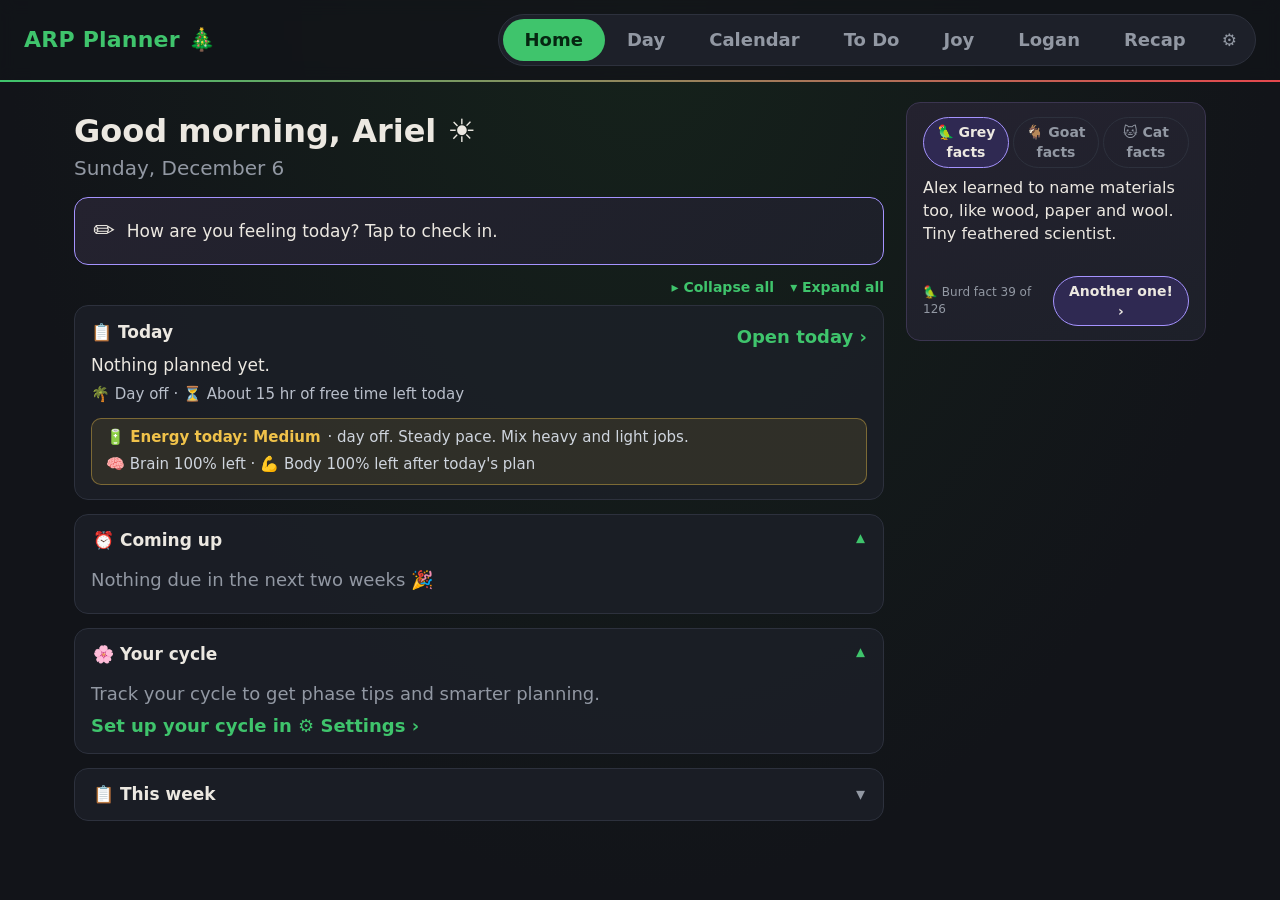
==== index.html @ 16d0085c "Publish 20261022-090311 Co-Authored-By: Claude Opus 5.5 <noreply@anthropic.com>" ====
<!doctype html>
<html lang="en">
<head>
  <meta charset="utf-8">
  <meta name="viewport" content="width=device-width, initial-scale=1">
  <title>ARP Planner</title>
  <link rel="icon" href="icon.png">
  <link rel="manifest" href="manifest.webmanifest">
  <link rel="apple-touch-icon" href="icon.png">
  <meta name="theme-color" content="#121419">
  <link rel="stylesheet" href="style.css">
  <link rel="stylesheet" href="themes.css">
  <script src="themes.js"></script>
</head>
<body>
  <header class="topbar">
    <h1 class="brand">ARP Planner</h1>
    <nav class="tabs" role="tablist">
      <button id="tab-home" class="tab active" role="tab">Home</button>
      <button id="tab-day" class="tab" role="tab">Day</button>
      <button id="tab-month" class="tab" role="tab">Calendar</button>
      <button id="tab-todo" class="tab" role="tab">To Do</button>
      <button id="tab-joy" class="tab" role="tab" title="Rejuvenation: hobbies and fun">Joy</button>
      <button id="tab-logan" class="tab" role="tab" title="What Logan's up to">Logan</button>
      <button id="tab-recap" class="tab" role="tab">Recap</button>
      <button id="tab-settings" class="tab tab-icon" role="tab" title="Settings: cycle and fitness setup">⚙️</button>
    </nav>
  </header>

  <main>
    <!-- HOME (main menu) -->
    <section id="home-view">
     <div class="day-layout">
      <div class="day-main">
        <div class="hello">
          <div id="home-greeting" class="hello-title"></div>
          <div id="home-date" class="date"></div>
        </div>

        <div id="home-coatrack" class="home-coatrack" hidden></div>
        <button id="home-checkin" class="home-checkin"></button>
        <div class="collapse-all" data-for="home-view"></div>

        <div class="home-card">
          <div class="home-card-head">
            <h3>📋 Today</h3>
            <button id="home-open-day" class="link-btn">Open today ›</button>
          </div>
          <p id="home-summary" class="home-summary"></p>
          <div id="home-next" class="home-next"></div>
          <div id="home-energy" class="energy-line"></div>
        </div>

        <div class="home-card" id="home-together" hidden>
          <h3>💙 Free time together</h3>
          <p class="hint-small">When you're both awake and free this week (your time first, Logan's below).</p>
          <div id="home-together-list"></div>
        </div>

        <button id="recap-nudge" class="recap-nudge" hidden></button>

        <div class="home-card" id="home-deadlines-card">
          <h3>⏰ Coming up</h3>
          <div id="home-deadlines"></div>
        </div>

        <div class="home-card" id="home-cycle-card">
          <h3>🌸 Your cycle</h3>
          <div id="home-cycle"></div>
        </div>

        <div class="home-card">
          <h3>📋 This week</h3>
          <div id="week-plan" class="week-plan"></div>
        </div>
      </div>

      <aside class="day-side">
        <div class="side-card fun-card" id="fun-card">
          <div class="fun-tabs">
            <button id="fun-tab-bird" class="fun-tab active">🦜 Grey facts</button>
            <button id="fun-tab-goat" class="fun-tab">🐐 Goat facts</button>
            <button id="fun-tab-cat" class="fun-tab">🐱 Cat facts</button>
          </div>
          <div id="fun-fact" class="fun-fact"></div>
          <div class="fun-foot">
            <span id="fun-count" class="fun-count"></span>
            <button id="fun-next" class="fun-next">Another one! ›</button>
          </div>
        </div>
      </aside>
     </div>
    </section>

    <!-- DAY VIEW: just the day's events and tasks -->
    <section id="day-view" hidden>
     <div class="day-layout with-chaos">
      <!-- Chaos meter: a flask that bubbles harder (and finally explodes) as free time runs out -->
      <aside class="chaos-side">
       <div class="meter chaos-meter" title="How much of your free time the day uses up">
        <div class="chaos-title">🌪️ Chaos</div>
        <div id="chaos-flask" class="flask" data-stage="0">
          <div class="flask-steam"><span>💨</span><span>💨</span></div>
          <div class="flask-cap"></div>
          <div class="flask-glass">
            <div id="chaos-liquid" class="flask-liquid"><div id="chaos-bubbles" class="bubbles"></div></div>
            <!-- Shadow smoke in the empty part when some tasks have no time: the day may be bigger than it looks -->
            <div id="chaos-shadow" class="flask-shadow" hidden></div>
            <div class="flask-ticks"></div>
            <svg class="cracks" viewBox="0 0 60 270" preserveAspectRatio="none" aria-hidden="true">
              <path class="crack c1" d="M8 40 L18 62 L12 80 L22 104" />
              <path class="crack c2" d="M52 120 L42 138 L48 150 L38 172 L44 190" />
              <path class="crack c3" d="M14 190 L26 206 L18 222 L30 240" />
              <path class="crack c3" d="M46 60 L38 76 L44 88" />
            </svg>
          </div>
          <div class="flask-boom"><span class="boom-word">💥</span>
            <i></i><i></i><i></i><i></i><i></i><i></i><i></i><i></i>
          </div>
          <div class="dizzy-stars" aria-hidden="true"><span>⭐</span><span>💫</span><span>✨</span></div>
        </div>
        <div id="chaos-emoji" class="chaos-emoji"></div>
        <div id="chaos-value" class="chaos-value"></div>
        <div id="chaos-fx-note" class="chaos-fx-note" hidden></div>
        <div id="chaos-status" class="chaos-status" hidden></div>
        <div id="chaos-note" class="chaos-note" hidden></div>
        <div id="chaos-joy-note" class="chaos-joy-note" hidden></div>
        <button id="chaos-shadow-note" class="chaos-shadow-note" hidden></button>
       </div>
       <!-- ✨ Done: fills with light as the day's tasks get ticked off -->
       <div class="meter done-meter" title="Order: how much of the day you've done">
        <div class="chaos-title">✨ Order</div>
        <div id="done-flask" class="flask done-flask" data-zen="0">
          <div class="done-rays"></div>
          <div class="done-halo"></div>
          <div class="flask-cap done-cap"></div>
          <div class="flask-glass done-glass">
            <div id="done-liquid" class="flask-liquid done-liquid"><div id="done-sparkles" class="done-sparkles"></div></div>
            <div class="flask-ticks"></div>
          </div>
          <div class="done-feathers"></div>
        </div>
        <div id="done-emoji" class="chaos-emoji"></div>
        <div id="done-value" class="chaos-value"></div>
       </div>
      </aside>

      <div class="day-main">
      <div class="nav-row">
        <button id="prev-day" class="nav-btn">&#8249; Previous day</button>
        <button id="today-btn" class="nav-btn today">Today</button>
        <button id="next-day" class="nav-btn">Next day &#8250;</button>
        <button class="nav-btn print-btn" data-print title="Print this day, or save it as a PDF">🖨️ Print / PDF</button>
      </div>
      <div id="day-banner" class="day-banner" data-when="today"></div>
      <div id="day-collapse" class="collapse-all" data-for="day-view"></div>

      <div class="day-heading">
        <div>
          <div id="day-weekday" class="weekday"></div>
          <div id="day-date" class="date"></div>
        </div>
        <div class="heading-right">
          <span id="day-badge" class="badge"></span>
          <button id="focus-btn" class="focus-btn" title="One thing at a time">🎯 Focus</button>
          <button id="checkin-btn" class="pencil-btn" title="How are you feeling?">✏️</button>
        </div>
      </div>

      <div class="list-head">
        <span id="day-progress" class="progress"></span>
        <button type="button" id="energy-pill" class="energy-pill pill-link" title="Energy settings (Brain &amp; body)"></button>
        <button type="button" id="work-pill" class="work-pill pill-link" title="Work schedule settings"></button>
        <span class="spacer"></span>
        <div class="sort-toggle" role="group" aria-label="Sort tasks">
          <button id="sort-plan" class="sort-btn active">By importance</button>
          <button id="sort-time" class="sort-btn">By time</button>
        </div>
      </div>

      <!-- Free time: a live countdown for today -->
      <div id="free-timer" class="free-timer">
        <div class="ft-top">
          <span id="ft-label" class="ft-label"></span>
          <span id="ft-time" class="ft-time"></span>
        </div>
        <div class="ft-bar"><span id="ft-fill" class="ft-fill"></span></div>
        <div id="ft-sub" class="ft-sub"></div>
      </div>
      <!-- 🧠 Brain and 💪 Body batteries -->
      <div id="batteries" class="batteries"></div>
      <div id="overload" class="overload" hidden></div>
      <!-- 🤖 The Claude helper (Settings → AI integration; off by default) -->
      <div id="ai-card" class="ai-card" hidden></div>

      <ul id="task-list" class="task-list"></ul>
      <p id="empty-day" class="empty">Nothing planned for this day yet.</p>

      <button id="add-task" class="add-btn">+ Add a task</button>

      <!-- Everything below is ideas and suggestions, not her tasks -->
      <div id="tips-divider" class="tips-divider" hidden><span>💡 Ideas &amp; suggestions</span></div>

      <!-- To-dos with no day yet (and overdue ones): things she could fit in -->
      <div id="fitin-card" class="fitin-card" hidden>
        <div class="fitin-head">
          <h3>✔️ Could fit in</h3>
          <span id="fitin-free" class="fitin-free"></span>
        </div>
        <ul id="fitin-list" class="fitin-list"></ul>
        <button id="fitin-more" class="link-btn" hidden></button>
      </div>

      <!-- Suggestions the planner adds (recovery, cycle care, warnings) -->
      <div id="suggest-card" class="suggest-card" hidden>
        <h3>💡 Suggested for you</h3>
        <div id="suggest-list"></div>
      </div>
      </div>

      <aside class="day-side">
        <div class="side-card" id="activity-card">
          <h3>🏃 Physical activity ideas</h3>
          <div id="activity-ideas"></div>
        </div>
      </aside>
     </div>
    </section>

    <!-- MONTH VIEW -->
    <section id="month-view" hidden>
      <div class="nav-row">
        <button id="prev-month" class="nav-btn">&#8249;</button>
        <h2 id="month-title" class="month-title"></h2>
        <button id="next-month" class="nav-btn">&#8250;</button>
        <button id="this-month" class="nav-btn today">This month</button>
        <div id="cal-modes" class="sort-toggle cal-modes" role="group" aria-label="Calendar view">
          <button class="sort-btn" data-cal="month">🗓️ Month</button>
          <button class="sort-btn" data-cal="week">📅 Week</button>
          <button class="sort-btn" data-cal="work">💼 Work week</button>
        </div>
        <button id="work-toggle" class="nav-btn work-toggle" title="Color workdays blue and days off green">💼 Work days</button>
        <button class="nav-btn print-btn" data-print title="Print this month, or save it as a PDF">🖨️ Print / PDF</button>
      </div>
      <div id="month-filters" class="month-filters" role="group" aria-label="Show in the calendar"></div>
      <p class="hint">Click a day to see it and plan it.</p>
      <div class="month-grid" id="month-grid"></div>
      <div id="week-board" class="week-board" hidden></div>
      <!-- What the colours and icons mean: tucked behind a button -->
      <button id="legend-btn" class="legend-btn" aria-expanded="false" aria-controls="legend-box">🗺️ Legend <span class="section-chevron">▾</span></button>
      <div id="legend-box" class="legend-box" hidden>
        <div id="phase-legend" class="phase-legend" hidden></div>
        <div id="fit-legend" class="fit-legend" hidden></div>
        <div class="fit-legend">🎉 Tinted days are holidays · ❗ Something is due that day · 🛑 No free time left that day · ✔️ From Microsoft To Do</div>
        <div id="work-legend" class="fit-legend" hidden><span class="lg-work">■</span> Workday · <span class="lg-off">■</span> Day off</div>
      </div>
    </section>

    <!-- TO DO: her Microsoft To Do lists -->
    <section id="todo-view" hidden>
      <div class="todo-top">
        <h2 class="view-title">✔️ To Do</h2>
        <span class="spacer"></span>
        <span id="todo-synced" class="hint-small"></span>
        <button id="todo-sync" class="nav-btn">🔄 Sync now</button>
      </div>
      <div id="todo-body"></div>
    </section>

    <!-- SETTINGS: one-time setup for cycle + fitness -->
    <section id="settings-view" hidden>
      <h2 class="view-title">⚙️ Settings</h2>
      <p class="hint">Set these up once. The planner uses them every day to plan around your energy.</p>
      <div class="collapse-all" data-for="settings-view"></div>

      <div class="fit-card">
        <h3>🎨 Appearance</h3>
        <div id="appearance-settings"></div>
      </div>

      <div class="fit-card">
        <h3>🕒 Time zone &amp; clock</h3>
        <div id="tz-settings"></div>
      </div>

      <div class="fit-card">
        <h3>📆 Google Calendar</h3>
        <div id="google-settings"></div>
      </div>

      <div class="fit-card">
        <h3>✔️ Microsoft To Do</h3>
        <div id="microsoft-settings"></div>
      </div>

      <div class="fit-card">
        <h3>⌚ Google Health <span class="beta-tag">test</span></h3>
        <div id="health-settings"></div>
      </div>

      <div class="fit-card">
        <h3>📱 Her phone</h3>
        <div id="phone-settings"></div>
      </div>

      <div class="fit-card">
        <h3>💼 Work schedule</h3>
        <p class="hint-small">Your days on and off, and your hours. The planner uses them to see how much free time you really have and to spread out heavy jobs.</p>
        <div id="work-hours" class="work-hours"></div>
      </div>

      <div class="fit-card">
        <h3>😴 Sleep schedule</h3>
        <p class="hint-small">When you plan to go to bed and get up each day. Your free time is counted between these, and short nights lower your energy forecast.</p>
        <div id="sleep-hours" class="work-hours"></div>
      </div>

      <div class="fit-card">
        <h3>🧼 Care Time</h3>
        <p class="hint-small">The everyday things that take time: making and eating dinner, showering, getting ready for work... Add them once with how long they take, and they come out of your free time each day.</p>
        <div id="care-settings"></div>
      </div>

      <div class="fit-card">
        <h3>🔋 Brain &amp; body</h3>
        <div id="brain-settings"></div>
      </div>

      <div class="fit-card">
        <h3>🤖 AI integration</h3>
        <div id="ai-settings"></div>
      </div>

      <div class="fit-card">
        <h3>🌸 Cycle</h3>
        <div id="cycle-settings"></div>
      </div>

      <div class="fit-card">
        <h3>🏃 Fitness goals</h3>
        <p class="hint-small">Pick what you're working toward. The planner suggests workouts each day to match your goals and how your body is doing.</p>
        <div id="fitness-goals" class="goal-grid"></div>
      </div>

      <div id="pt-box" class="fit-card">
        <h3>🎖️ PT test</h3>
        <div class="fit-row">
          <label>Test date <input id="pt-date" type="date"></label>
          <span id="pt-countdown" class="pt-countdown"></span>
        </div>
        <div class="fit-row" id="pt-events"></div>
      </div>

      <div class="fit-card">
        <h3>🗓️ Workouts</h3>
        <div class="fit-row">
          <span class="fit-label">Workouts per week</span><select id="sessions"></select>
          <span class="fit-label">Usual length</span><select id="session-min"></select>
        </div>
      </div>

      <div class="fit-card">
        <h3>❤️ Favorite moves</h3>
        <p class="hint-small">Favorites show up more often in your plans.</p>
        <div id="favorites" class="day-chips"></div>
      </div>

      <div class="fit-card">
        <h3>💙 Logan's sleep</h3>
        <div id="logan-settings"></div>
      </div>

      <div class="fit-card">
        <h3>🫧 Fidgets</h3>
        <p class="hint-small">A zen sand garden and some satisfying click toys, for when your hands (or brain) need something to do.</p>
        <button id="open-fidgets" class="g-btn primary">🫧 Open Fidgets ›</button>
      </div>

      <div class="fit-card">
        <h3>⚔️ Adventure mode</h3>
        <p class="hint-small">A choose-your-path text adventure with dice rolls, comedy, and Molly, Ori and a goat along for the ride. Three worlds to explore.</p>
        <button id="open-adventure" class="g-btn primary">⚔️ Start an adventure ›</button>
      </div>
    </section>

    <!-- LOGAN: his Google Calendar (shared with her), read-only -->
    <section id="logan-view" hidden>
      <div class="nav-row">
        <button id="logan-prev" class="nav-btn">&#8249;</button>
        <h2 id="logan-title" class="month-title"></h2>
        <button id="logan-next" class="nav-btn">&#8250;</button>
        <button id="logan-today" class="nav-btn today">This month</button>
      </div>
      <button id="logan-add-together" class="g-btn primary logan-add">💙 Add Free Time Together</button>
      <div id="logan-body"></div>
    </section>

    <!-- ADVENTURE MODE (opened from the bottom of Settings) -->
    <section id="adventure-view" hidden>
      <button id="adventure-back" class="link-btn">‹ Back to Settings</button>
      <h2 class="view-title">⚔️ Adventure mode</h2>
      <div id="adventure-body"></div>
    </section>

    <!-- FIDGETS (opened from the bottom of Settings) -->
    <section id="fidget-view" hidden>
      <button id="fidget-back" class="link-btn">‹ Back to Settings</button>
      <h2 class="view-title">🫧 Fidgets</h2>
      <div id="fidget-body"></div>
    </section>

    <!-- RECAP VIEW -->
    <!-- REJUVENATION: hobbies and fun that fill her back up -->
    <section id="joy-view" hidden>
      <h2 class="view-title">🌈 Rejuvenation</h2>
      <p class="hint">Hobbies and fun things that aren't work. Add them to your days: joy calms the chaos meter, and a day with fun in it never boils over. 💖</p>
      <div id="joy-body"></div>
    </section>

    <section id="recap-view" hidden>
      <div class="nav-row">
        <div class="sort-toggle" role="group" aria-label="Recap period">
          <button class="sort-btn" data-period="week">Week</button>
          <button class="sort-btn" data-period="month">Month</button>
          <button class="sort-btn" data-period="year">Year</button>
        </div>
        <button id="recap-prev" class="nav-btn">&#8249;</button>
        <h2 id="recap-title" class="month-title recap-title"></h2>
        <button id="recap-next" class="nav-btn">&#8250;</button>
      </div>
      <p id="recap-headline" class="recap-headline"></p>
      <div id="recap-tiles" class="tiles"></div>
      <div id="recap-times" class="chart-card recap-times" hidden></div>
      <div class="chart-card">
        <div class="chart-head">
          <h3>Things you got done</h3>
          <div class="legend" id="done-legend"></div>
        </div>
        <div id="done-chart" class="chart"></div>
      </div>
      <div class="chart-row">
        <div class="chart-card">
          <h3>How you felt</h3>
          <div id="feel-chart" class="hbars"></div>
        </div>
        <div class="chart-card">
          <h3>How your body felt</h3>
          <div id="body-chart" class="hbars"></div>
        </div>
      </div>
    </section>
  </main>

  <!-- CHECK-IN (opened from the pencil) -->
  <dialog id="checkin-dialog">
    <div class="checkin-dlg">
      <h2>How are you today?</h2>
      <p id="checkin-day" class="dialog-day"></p>
      <div class="checkin-tabs" role="tablist">
        <button id="ck-tab-feel" class="ck-tab active" role="tab">😊 Feelings</button>
        <button id="ck-tab-body" class="ck-tab" role="tab">💪 Body</button>
      </div>
      <div id="checkin-pane"></div>
      <div class="dialog-buttons">
        <span class="spacer"></span>
        <button type="button" id="checkin-done" class="primary">Done</button>
      </div>
    </div>
  </dialog>

  <!-- ADD / EDIT TASK -->
  <dialog id="task-dialog">
    <form id="task-form" method="dialog">
      <h2 id="dialog-title">Add a task</h2>
      <p id="dialog-day" class="dialog-day"></p>

      <div class="field">
        <span>What kind?</span>
        <div class="seg" id="f-kind" role="group">
          <button type="button" data-value="event">📅 Event</button>
          <button type="button" data-value="task">✏️ Task</button>
          <button type="button" data-value="chore">🧹 Chore</button>
          <button type="button" data-value="workout">🏃 Workout</button>
          <button type="button" data-value="joy">🌈 Joy</button>
        </div>
      </div>

      <label class="field">
        <span>What</span>
        <input id="f-title" type="text" placeholder="e.g. Pick up groceries" required autocomplete="off">
      </label>
      <p id="f-remembered" class="remembered" hidden></p>

      <div class="field chore-only">
        <span id="details-label">Details</span>
        <div class="when-row">
          <select id="f-minutes" aria-label="How long"></select>
          <select id="f-area" aria-label="Where"></select>
        </div>
        <p id="f-steps-note" class="remembered" hidden>☑️ Added up from its sub-tasks. Change their ⏱ times to change this.</p>
      </div>

      <div class="field">
        <span>How physical is it?</span>
        <div class="seg" id="f-effort" role="group">
          <button type="button" data-value="light">🪶 Light</button>
          <button type="button" data-value="medium">🚶 Medium</button>
          <button type="button" data-value="heavy">🏋️ Heavy</button>
        </div>
        <p class="hint-small">Heavy jobs wait for a better day on low-energy days and period days 1–2, unless they're due or important.</p>
      </div>

      <div class="field">
        <span>Floating emoji <em>(it bobs around the chaos vial while you're doing this)</em></span>
        <div class="emoji-pick">
          <input id="f-emoji" type="text" maxlength="4" autocomplete="off" aria-label="Emoji">
          <div id="f-emoji-ideas" class="emoji-ideas"></div>
        </div>
      </div>

      <div class="field">
        <span>How much brainpower?</span>
        <div class="seg" id="f-brain" role="group">
          <button type="button" data-value="light">🪶 Easy</button>
          <button type="button" data-value="medium">🌀 Some</button>
          <button type="button" data-value="heavy">🧠 Lots</button>
        </div>
        <p class="hint-small">Thinking, deciding, people and noise all count. Cleaning a messy room is 🧠 Lots even though it's not heavy lifting.</p>
      </div>

      <div class="field">
        <span>How important?</span>
        <label class="check"><input id="f-has-due" type="checkbox"> It has a deadline</label>
        <div id="due-row" class="due-row">
          <span>Needs to be done by</span>
          <input id="f-due" type="date">
          <p class="hint-small">It starts out <b class="g">green (optional)</b> and turns <b class="r">red (important)</b> as the deadline gets closer. It stays on your list each day until it's done.</p>
        </div>
        <div class="seg" id="f-priority" role="group">
          <button type="button" data-value="optional" class="p-optional">Optional</button>
          <button type="button" data-value="normal" class="p-normal">Normal</button>
          <button type="button" data-value="important" class="p-important">Important</button>
        </div>
      </div>

      <div class="field">
        <span>When</span>
        <div class="when-row">
          <span class="when-label end-only">Starts</span>
          <select id="f-hour" aria-label="Hour"></select>
          <span class="colon">:</span>
          <select id="f-minute" aria-label="Minute"></select>
          <select id="f-ampm" aria-label="AM or PM">
            <option>AM</option><option>PM</option>
          </select>
        </div>
        <div class="when-row end-only">
          <span class="when-label">Ends</span>
          <select id="f-end-hour" aria-label="End hour"></select>
          <span class="colon">:</span>
          <select id="f-end-minute" aria-label="End minute"></select>
          <select id="f-end-ampm" aria-label="End AM or PM">
            <option>AM</option><option>PM</option>
          </select>
        </div>
        <p class="hint-small end-only">Pick an end time or a length above. The other one fills in for you.</p>
      </div>

      <label class="field">
        <span>Notes <em>(optional)</em></span>
        <textarea id="f-notes" rows="3"></textarea>
      </label>

      <div class="dialog-buttons">
        <button type="button" id="delete-task" class="danger">Delete</button>
        <span class="spacer"></span>
        <button type="button" id="cancel-task" class="secondary">Cancel</button>
        <button type="submit" class="primary">Save</button>
      </div>
    </form>
  </dialog>

  <!-- CHANGE WORKOUT -->
  <dialog id="swap-dialog">
    <div class="checkin-dlg">
      <h2>🔄 Change workout</h2>
      <p id="swap-current" class="dialog-day"></p>
      <div id="swap-list" class="swap-list"></div>
      <div class="dialog-buttons">
        <span class="spacer"></span>
        <button type="button" id="swap-cancel" class="secondary">Cancel</button>
      </div>
    </div>
  </dialog>

  <div id="toast" class="toast" hidden></div>
  <div id="error-bar" class="error-bar" hidden></div>
  <div id="chart-tip" class="chart-tip" hidden></div>

  <script src="config.js"></script>
  <script src="store.js"></script>
  <script src="phoneapi.js"></script>
  <!-- the phone app's own syncs (they answer /api/… there; on the PC they stay idle) -->
  <script src="syncs/merge.js"></script>
  <script src="syncs/google-auth.js"></script>
  <script src="syncs/drive.js"></script>
  <script src="syncs/tz.js"></script>
  <script src="syncs/gcal.js"></script>
  <script src="syncs/mstodo.js"></script>
  <script src="vendor/lottie.min.js"></script>
  <script src="sounds.js"></script>
  <script src="animals.js"></script>
  <script src="app.js"></script>
  <script src="emotions.js"></script>
  <script src="wellness.js"></script>
  <script src="holidays.js"></script>
  <script src="checkin.js"></script>
  <script src="recap.js"></script>
  <script src="fitness.js"></script>
  <script src="care.js"></script>
  <script src="home.js"></script>
  <script src="signin.js"></script>
  <script src="google.js"></script>
  <script src="microsoft.js"></script>
  <script src="todo.js"></script>
  <script src="health.js"></script>
  <script src="phone.js"></script>
  <script src="syncs/phoneapp.js"></script>
  <script src="focus.js"></script>
  <script src="assistant.js"></script>
  <script src="joy.js"></script>
  <script src="fidgets.js"></script>
  <script src="breather.js"></script>
  <script src="adventure-worlds.js"></script>
  <script src="adventure.js"></script>
  <script src="logan.js"></script>
  <script src="funfacts.js"></script>
</body>
</html>
---- style.css ----
:root {
  color-scheme: dark;
  --bg: #121419;
  --bg-glow: #1a1d26;
  --card: #1d2029;
  --card-hover: #232733;
  --ink: #ece8e1;
  --muted: #9298a3;
  --line: #2d313d;
  --accent: #4fc1a6;
  --accent-ink: #0f2a24;
  --accent-soft: #17302b;
  --today: #f0a24a;
  --today-ink: #ffcf96;
  --today-soft: #33261a;
  --danger: #e2686a;
  --danger-soft: #3a1e20;
  --done: #6b717c;
  --field: #15171d;
  --radius: 14px;
}

* { box-sizing: border-box; }
[hidden] { display: none !important; }

body {
  margin: 0;
  min-height: 100vh;
  background: radial-gradient(ellipse at top, var(--bg-glow), var(--bg) 70%) fixed, var(--bg);
  color: var(--ink);
  font: 18px/1.45 "Segoe UI", system-ui, sans-serif;
  overflow-x: hidden;
}

button { font: inherit; cursor: pointer; }

.topbar {
  display: flex;
  align-items: center;
  justify-content: space-between;
  padding: 14px 24px;
  background: rgba(18, 20, 25, .85);
  backdrop-filter: blur(8px);
  border-bottom: 1px solid var(--line);
  position: sticky;
  top: 0;
  z-index: 5;
}
.brand { margin: 0; font-size: 22px; color: var(--accent); letter-spacing: .01em; }

.tabs { display: flex; background: var(--card); border: 1px solid var(--line); border-radius: 999px; padding: 4px; }
.tab {
  white-space: nowrap;   /* "To Do" stays on one line */
  border: 0; background: transparent; color: var(--muted);
  padding: 8px 22px; border-radius: 999px; font-weight: 600;
}
.tab:hover { color: var(--ink); }
.tab.active { background: var(--accent); color: var(--accent-ink); }

main { max-width: 820px; margin: 0 auto; padding: 20px 24px 60px; }
main:has(#day-view:not([hidden])) { max-width: 1180px; }

main:has(#home-view:not([hidden])) { max-width: 1180px; }
.tab-icon { padding: 8px 14px; font-size: 17px; }

/* Pencil check-in button (Day tab) */
.heading-right { display: flex; align-items: center; gap: 10px; }
.pencil-btn {
  border: 1px solid var(--line); background: var(--card); color: var(--ink);
  border-radius: 999px; padding: 6px 14px; font-size: 18px; line-height: 1.2;
}
.pencil-btn:hover { border-color: #a593ff; }
.pencil-btn.glow, .home-checkin.glow {
  border-color: #a593ff;
  animation: pencil-glow 1.8s ease-in-out infinite;
}
@keyframes pencil-glow {
  0%, 100% { box-shadow: 0 0 0 0 rgba(165, 147, 255, .0), 0 0 6px rgba(165, 147, 255, .35); }
  50% { box-shadow: 0 0 0 6px rgba(165, 147, 255, .18), 0 0 18px rgba(165, 147, 255, .75); }
}
.list-head .spacer { flex: 1; }
.list-head { margin-top: 10px; }
.energy-pill {
  font-size: 14px; font-weight: 700; padding: 3px 10px; border-radius: 999px; color: var(--energy);
  border: 1px solid color-mix(in srgb, var(--energy) 45%, transparent); background: color-mix(in srgb, var(--energy) 10%, transparent);
}

/* Check-in popup */
.checkin-dlg { padding: 22px 24px; }
.checkin-dlg h2 { margin: 0; }
.checkin-dlg .checkin-tabs { margin-top: 6px; }
#checkin-dialog { width: min(620px, 94vw); }

/* Suggestions (planner-made, kept apart from her own tasks) */
.suggest-card {
  margin-top: 22px; border: 1px dashed #4a4466; border-radius: var(--radius);
  padding: 14px 16px; background: rgba(165, 147, 255, .04);
}
.suggest-card h3 { margin: 0 0 10px; font-size: 17px; color: #cfc4ff; }
#suggest-list { display: flex; flex-direction: column; gap: 10px; }
.suggest-cycle { border-left: 4px solid var(--phase); background: #1a1c24; border-radius: 8px; padding: 8px 12px; }
.suggest-cycle-head { font-weight: 700; }
.suggest-cycle ul { margin: 4px 0 0; padding-left: 18px; font-size: 15px; color: #d4d8df; }
.suggest-note { font-size: 15px; color: #cfd5de; }
.suggest-card .load-warning { margin-top: 0; }

/* Home */
.hello { margin: 6px 0 14px; }
.hello-title { font-size: 32px; font-weight: 800; }
.home-checkin {
  width: 100%; display: flex; align-items: center; gap: 12px; text-align: left;
  border: 1px solid #3b3550; background: linear-gradient(135deg, #24222f, #1d2029); color: var(--ink);
  border-radius: var(--radius); padding: 14px 18px; font-size: 17px; margin-bottom: 14px;
}
.home-checkin:hover { border-color: #a593ff; }
.hc-pencil { font-size: 26px; }
.hc-text { flex: 1; }
.hc-edit { color: #a593ff; font-weight: 700; font-size: 14px; white-space: nowrap; }
.home-card { background: var(--card); border: 1px solid var(--line); border-radius: var(--radius); padding: 14px 16px; margin-bottom: 14px; }
.home-card h3 { margin: 0 0 8px; font-size: 17px; }
.home-card-head { display: flex; justify-content: space-between; align-items: center; }
.home-summary { margin: 0 0 6px; font-size: 17px; }
.home-up { font-weight: 700; color: var(--today-ink); margin-bottom: 4px; }
.home-rec { color: #ffb3c9; margin-bottom: 4px; }
.home-empty { color: var(--muted); margin: 2px 0 6px; }
.dl-row {
  width: 100%; display: flex; align-items: center; gap: 10px; text-align: left; padding: 7px 4px;
  border: 0; border-bottom: 1px solid #262a34; background: transparent; color: var(--ink); font-size: 16px;
}
.dl-row:last-child { border-bottom: 0; }
.dl-row:hover { background: #20242e; }
.dl-dot { width: 10px; height: 10px; border-radius: 50%; flex: none; }
.dl-title { flex: 1; }
.dl-when { color: var(--muted); font-size: 14px; }

/* Settings */
.view-title.sub { margin-top: 26px; }
.cycle-history { display: flex; align-items: center; gap: 6px; flex-wrap: wrap; margin-top: 12px; }
.start-chip { display: inline-flex; align-items: center; gap: 4px; font-size: 14px; background: #2a1c24; border: 1px solid #5a2e44; border-radius: 999px; padding: 2px 4px 2px 10px; }
.start-x { border: 0; background: transparent; color: var(--muted); font-size: 12px; padding: 0 6px; }
.start-x:hover { color: var(--danger); }
.cycle-q input[type=date] { font: inherit; font-size: 15px; background: var(--field); color: var(--ink); border: 1px solid var(--line); border-radius: 8px; padding: 3px 8px; }

/* Calendar: holidays + due markers */
.cell.holiday { background: color-mix(in srgb, var(--hol) 16%, var(--card)); border-color: color-mix(in srgb, var(--hol) 55%, transparent); }
.cell.holiday.today { border-color: var(--today); }
.hol-name { font-size: 12px; font-weight: 700; color: color-mix(in srgb, var(--hol) 70%, white); white-space: nowrap; overflow: hidden; text-overflow: ellipsis; }
.cell-due { font-size: 14px; margin-left: 2px; }

/* Day view: tasks + side panel */
.day-layout { display: grid; grid-template-columns: minmax(0, 1fr) 300px; gap: 22px; align-items: start; }
.day-side { position: sticky; top: 84px; display: flex; flex-direction: column; gap: 14px; max-height: calc(100vh - 100px); overflow-y: auto; }
@media (max-width: 960px) {
  .day-layout { grid-template-columns: 1fr; }
  .day-side { position: static; max-height: none; }
}
.side-card { background: var(--card); border: 1px solid var(--line); border-radius: var(--radius); padding: 14px 16px; }
.side-card h3 { margin: 0 0 6px; font-size: 17px; }
.side-note { margin: 4px 0 10px; color: #cfd5de; font-size: 15px; }
.pt-chip { display: inline-block; font-size: 13px; font-weight: 700; color: #ffd27a; background: #2b2412; border: 1px solid #5a4a22; border-radius: 999px; padding: 2px 10px; }
.idea { border: 1px solid #2f3442; background: #191c24; border-radius: 12px; padding: 10px 12px; margin-bottom: 10px; }
.idea-head { display: flex; justify-content: space-between; gap: 8px; align-items: baseline; }
.idea-title { font-weight: 700; font-size: 16px; }
.idea-badge { flex: none; font-size: 12px; font-weight: 700; padding: 1px 8px; border-radius: 999px; }
.i-light { background: #16271f; color: #7fdcab; }
.i-moderate { background: #2b2412; color: #ffd27a; }
.i-hard { background: #2e1b1f; color: #ff8f8f; }
.idea-meta { color: var(--muted); font-size: 13px; margin: 2px 0 4px; }
.idea-moves { margin: 4px 0 8px; padding-left: 18px; font-size: 14px; color: #d4d8df; }
.idea-moves li { margin: 1px 0; }
.idea-add {
  width: 100%; border: 1px dashed #2f6f61; background: var(--accent-soft); color: var(--accent);
  border-radius: 9px; padding: 6px; font-weight: 700; font-size: 14px;
}
.idea-add.added { border-style: solid; background: transparent; color: var(--muted); cursor: default; }
.link-btn { border: 0; background: none; color: var(--accent); font-weight: 700; padding: 0; }

/* Fun facts */
.fun-card { background: linear-gradient(160deg, #24222f, #1d2029); border-color: #3b3550;
  position: relative; overflow: hidden; }   /* the parrot / goat runs across inside the card */
.fun-tabs { display: flex; gap: 4px; margin-bottom: 8px; }
.fun-tab { flex: 1; border: 1px solid var(--line); background: transparent; color: var(--muted); border-radius: 999px; padding: 4px 6px; font-weight: 700; font-size: 14px; }
.fun-tab.active { background: #2f2952; border-color: #a593ff; color: var(--ink); }
.fun-fact { font-size: 16px; line-height: 1.45; min-height: 92px; }
.fun-fact.pop { animation: fact-pop .35s cubic-bezier(.3, 1.6, .5, 1); }
@keyframes fact-pop { from { transform: scale(.94); opacity: 0; } to { transform: scale(1); opacity: 1; } }
.fun-foot { display: flex; justify-content: space-between; align-items: center; margin-top: 8px; }
.fun-count { font-size: 12px; color: var(--muted); }
.fun-next { border: 1px solid #a593ff; background: #2f2952; color: var(--ink); border-radius: 999px; padding: 4px 12px; font-weight: 700; font-size: 14px; }
.fun-next:hover { filter: brightness(1.15); }

/* Energy line + held jobs */
.energy-line {
  margin-top: 12px; padding: 8px 14px; border-radius: 10px; font-size: 15px; color: #cfd5de;
  background: color-mix(in srgb, var(--energy) 10%, transparent); border: 1px solid color-mix(in srgb, var(--energy) 40%, transparent);
}
.energy-line b { color: var(--energy); margin-right: 2px; }
.section-label.s-workout { color: #f0c24a; }
.section-label.s-held { color: #8f95a3; }
.chip.held { color: #b8bdc8; border-style: dashed; }
.chip.good-day { color: #7fdcab; border-color: #24533c; background: #16271f; }
.move-btn {
  flex: none; align-self: center; border: 1px solid var(--line); background: var(--field); color: var(--ink);
  border-radius: 999px; padding: 4px 12px; font-size: 13px; font-weight: 700;
}
.move-btn:hover { border-color: var(--accent); }
#task-form.is-workout .chore-only, #task-form.is-task .chore-only { display: block; }
#task-form.is-workout #f-area, #task-form.is-task #f-area { display: none; }

/* Burnout warnings (physical jobs on workdays) */
.task.risk { box-shadow: inset 5px 0 0 #ff9f43; border-color: #6b4a22; }
.chip.burnout { color: #ffc27a; border-color: #8a5a1f; background: #2e2112; white-space: normal; }
.chip.burnout.high { color: #ff9b8f; border-color: #8a2f2a; background: #33181a; animation: risk-pulse 2.4s ease-in-out infinite; }
@keyframes risk-pulse { 50% { box-shadow: 0 0 0 3px rgba(255, 110, 90, .18); } }
.load-warning {
  margin-top: 8px; padding: 8px 14px; border-radius: 10px; font-size: 15px; font-weight: 600;
  color: #ffc27a; background: #2e2112; border: 1px solid #8a5a1f;
}

/* Calendar workout markers */
.cell-fit { font-size: 15px; margin-left: auto; margin-right: 2px; }
.cell .cell-top { justify-content: flex-start; gap: 2px; flex-wrap: nowrap; white-space: nowrap; }
.cell .cell-mood, .cell .cell-fit { font-size: 13px; }
.cell .cell-due { font-size: 12px; }
.cell-top .cell-mood { margin-left: auto; }
.cell-top .cell-fit + .cell-mood { margin-left: 0; }
.cell-fit.planned { opacity: .8; }
.fit-legend { display: flex; gap: 14px; flex-wrap: wrap; margin-top: 8px; font-size: 14px; color: var(--muted); }

/* Fitness view */
.view-title { margin: 4px 0 2px; }
.goal-grid { display: grid; grid-template-columns: repeat(3, 1fr); gap: 10px; margin: 10px 0 16px; }
.goal {
  display: flex; align-items: center; gap: 10px; text-align: left; padding: 12px 14px; border-radius: 12px;
  border: 1px solid var(--line); background: var(--card); color: var(--ink); font-weight: 600;
}
.goal:hover { border-color: #4a5060; }
.goal.on { border-color: var(--accent); background: var(--accent-soft); }
.goal-emoji { font-size: 22px; }
.goal-label { flex: 1; }
.goal-check { color: var(--accent); font-weight: 800; }
.fit-card { background: var(--card); border: 1px solid var(--line); border-radius: var(--radius); padding: 14px 16px; margin-bottom: 14px; }
.fit-card h3 { margin: 0 0 8px; font-size: 17px; }
.fit-row { display: flex; align-items: center; gap: 10px; flex-wrap: wrap; margin: 6px 0; }
.fit-label { color: var(--muted); font-size: 15px; }
.fit-row select, .fit-row input[type=date] {
  font: inherit; font-size: 15px; background: var(--field); color: var(--ink); border: 1px solid var(--line); border-radius: 8px; padding: 4px 8px;
}
.pt-countdown { color: #ffd27a; font-weight: 700; }
.day-chips { display: flex; gap: 6px; flex-wrap: wrap; }
.chip-btn { border: 1px solid var(--line); background: var(--field); color: var(--muted); border-radius: 999px; padding: 4px 12px; font-weight: 600; font-size: 14px; }
.chip-btn.on { background: #17302b; border-color: var(--accent); color: var(--ink); }
.week-plan { display: grid; grid-template-columns: repeat(7, 1fr); gap: 6px; }
.wp-day { background: #191c24; border: 1px solid #2f3442; border-radius: 10px; padding: 8px; font-size: 13px; cursor: pointer; display: flex; flex-direction: column; gap: 2px; }
.wp-day:hover { border-color: var(--accent); }
.wp-day.today { border-color: var(--today); }
.wp-name { font-weight: 700; font-size: 14px; }
.wp-work, .wp-cycle { color: var(--muted); }
.wp-focus { margin-top: 4px; font-weight: 700; color: var(--ink); }
.wp-focus.rest { color: #8f95a3; font-weight: 600; }
@media (max-width: 700px) {
  .goal-grid { grid-template-columns: 1fr 1fr; }
  .week-plan { grid-template-columns: repeat(4, 1fr); }
}

.nav-row { display: flex; gap: 10px; align-items: center; flex-wrap: wrap; }
.nav-btn {
  border: 1px solid var(--line); background: var(--card); color: var(--ink);
  padding: 10px 18px; border-radius: 10px; font-weight: 600;
}
.nav-btn:hover { border-color: var(--accent); background: var(--card-hover); }
.nav-btn.today { background: var(--today-soft); border-color: var(--today); color: var(--today-ink); }
#day-view .nav-row .today { margin: 0 auto; }

.day-heading {
  display: flex; align-items: center; justify-content: space-between;
  margin: 26px 0 4px;
}
.weekday { font-size: 34px; font-weight: 700; line-height: 1.1; }
.date { font-size: 20px; color: var(--muted); }
.badge {
  font-size: 16px; font-weight: 700; padding: 6px 14px; border-radius: 999px;
  background: var(--today-soft); color: var(--today-ink); border: 1px solid #5a3f22;
}
.badge:empty { display: none; }
.progress { color: var(--muted); font-size: 16px; min-height: 1.4em; }

/* Mood check-in */
.mood-card {
  margin: 18px 0 6px; padding: 14px 18px; border-radius: var(--radius);
  background: linear-gradient(135deg, #22202f, #1d2029); border: 1px solid #343046;
}
.mood-question { font-size: 19px; font-weight: 600; margin-bottom: 10px; }
.mood-card.answered .mood-question { font-size: 17px; color: #d9d2f0; }
.mood-options { display: flex; gap: 8px; flex-wrap: wrap; }
.mood-btn {
  display: flex; flex-direction: column; align-items: center; gap: 2px;
  min-width: 74px; padding: 8px 10px; border-radius: 12px;
  border: 1px solid var(--line); background: var(--card); color: var(--muted);
  transition: transform .12s, border-color .12s, background .12s;
}
.mood-btn:hover { transform: translateY(-2px); border-color: #8c7ad8; color: var(--ink); }
.mood-btn.chosen { background: #2f2952; border-color: #a593ff; color: var(--ink); }
.mood-emoji { font-size: 28px; line-height: 1.1; }
.mood-label { font-size: 14px; font-weight: 600; }
.mood-options.answered .mood-btn { min-width: 56px; padding: 4px 8px; }
.mood-options.answered .mood-emoji { font-size: 20px; }
.mood-options.answered .mood-btn:not(.chosen) { opacity: .55; }
.checkin-tabs { display: flex; gap: 4px; margin: -4px 0 12px; border-bottom: 1px solid #343046; }
.ck-tab {
  border: 0; background: transparent; color: var(--muted); font-weight: 600; font-size: 15px;
  padding: 6px 12px 8px; border-bottom: 2px solid transparent; margin-bottom: -1px;
}
.ck-tab:hover { color: var(--ink); }
.ck-tab.active { color: var(--ink); border-bottom-color: #a593ff; }
.checkin-reply { color: #d9d2f0; margin: -4px 0 10px; font-size: 16px; }

/* Cycle tab */
.cycle-head { display: flex; align-items: center; gap: 8px; font-size: 18px; font-weight: 700; }
.cycle-dot { width: 12px; height: 12px; border-radius: 50%; background: var(--phase); box-shadow: 0 0 8px var(--phase); }
.cycle-blurb { color: #cfc8e6; margin: 4px 0 10px; font-size: 16px; }
.cycle-grid { display: grid; grid-template-columns: repeat(3, 1fr); gap: 10px; }
.cycle-col { background: #1a1c24; border: 1px solid #2d2f3e; border-radius: 10px; padding: 8px 12px; }
.cycle-col-title { font-size: 13px; font-weight: 700; text-transform: uppercase; letter-spacing: .05em; color: #a99bd0; }
.cycle-col ul { margin: 4px 0 0; padding-left: 18px; font-size: 15px; }
.cycle-col li { margin: 2px 0; }
.cycle-fact { margin-top: 10px; font-size: 15px; color: #e8dfff; background: #2a2440; border-radius: 10px; padding: 8px 12px; }
.cycle-q { display: flex; align-items: center; gap: 6px; flex-wrap: wrap; margin-top: 12px; }
.cycle-q-text { font-weight: 600; margin-right: 6px; }
.pill-btn {
  border: 1px solid var(--line); background: var(--card); color: var(--ink);
  padding: 5px 14px; border-radius: 999px; font-weight: 600; font-size: 15px;
}
.pill-btn.day { padding: 5px 0; width: 36px; }
.pill-btn:hover { border-color: #e8607a; }
.pill-btn.chosen { background: #4a2030; border-color: #e8607a; }
.cycle-settings { margin-top: 12px; font-size: 14px; color: var(--muted); }
.cycle-settings select {
  font: inherit; background: var(--field); color: var(--ink); border: 1px solid var(--line);
  border-radius: 8px; padding: 2px 6px; margin: 0 2px;
}
.disclaimer { margin-top: 6px; font-size: 12px; color: #6f7480; }

/* Recovery day */
.recovery-card {
  border-radius: var(--radius); padding: 14px 18px;
  background: linear-gradient(135deg, #3a1f2c, #251c27); border: 1px solid #6b3550;
}
.recovery-title { font-size: 19px; font-weight: 800; color: #ffb3c9; }
.recovery-text { color: #f0d5de; margin: 2px 0 10px; font-size: 16px; }
.recovery-ideas { display: flex; flex-direction: column; gap: 6px; }
.recovery-idea {
  display: flex; align-items: center; gap: 10px; text-align: left;
  background: rgba(255, 255, 255, .04); border: 1px solid #5a2e44; border-radius: 10px;
  color: var(--ink); padding: 8px 12px; font-size: 16px;
}
.recovery-idea:hover { border-color: #ff8fb1; }
.ri-check {
  flex: none; width: 22px; height: 22px; border-radius: 50%; border: 2px solid #ff8fb1;
  display: grid; place-items: center; font-size: 13px; font-weight: 800; color: #2a0f1a;
}
.recovery-idea.done { color: #b99aa8; text-decoration: line-through; }
.recovery-idea.done .ri-check { background: #ff8fb1; }
.tucked {
  width: 100%; border: 1px dashed #2f5a45; background: transparent; color: #6fd6a0;
  border-radius: var(--radius); padding: 10px; font-weight: 600;
}
.recap-nudge {
  margin-top: 10px; width: 100%; border: 1px solid #5a4a22; background: #2b2412; color: #ffd27a;
  border-radius: var(--radius); padding: 10px; font-weight: 700; font-size: 16px;
}

/* Summary + sort */
.list-head { display: flex; align-items: center; gap: 12px; justify-content: space-between; margin-top: 16px; flex-wrap: wrap; }
.day-summary { margin: 0; font-size: 17px; color: var(--ink); flex: 1; min-width: 240px; }
.sort-toggle { display: flex; background: var(--card); border: 1px solid var(--line); border-radius: 999px; padding: 3px; }
.sort-btn { border: 0; background: transparent; color: var(--muted); padding: 5px 14px; border-radius: 999px; font-size: 14px; font-weight: 600; }
.sort-btn.active { background: #2d3240; color: var(--ink); }

.task-list { list-style: none; padding: 0; margin: 14px 0 18px; display: grid; gap: 10px; }
.section-label {
  font-size: 15px; font-weight: 700; color: var(--muted);
  text-transform: uppercase; letter-spacing: .06em; margin-top: 12px;
}
.section-label.s-schedule { color: var(--accent); }
.section-label.s-important { color: #ff7b7b; }
.section-label.s-chores { color: #c7a6ff; }
.section-label.s-optional { color: #6fd6a0; }
.area-label { font-size: 14px; font-weight: 600; color: #a99bd0; margin: 2px 0 -4px 4px; }

/* Importance stripe + chips */
.task.lvl-optional, .task.lvl-important, .task[style*="--lvl"] { box-shadow: inset 5px 0 0 var(--lvl); }
.task.done { box-shadow: none; }
.meta { display: flex; gap: 6px; flex-wrap: wrap; margin-top: 4px; }
.chip {
  font-size: 13px; font-weight: 600; padding: 2px 9px; border-radius: 999px;
  background: #272b36; color: #b9bfca; border: 1px solid #333846;
}
.chip.due { color: var(--chip); border-color: var(--chip); background: color-mix(in srgb, var(--chip) 14%, transparent); }
.chip.imp { color: #ff8f8f; border-color: #6b2f33; background: #2e1b1f; }
.chip.opt { color: #7fdcab; border-color: #24533c; background: #16271f; }
.task {
  position: relative;
  display: flex; align-items: flex-start; gap: 16px;
  background: var(--card); border: 1px solid var(--line); border-radius: var(--radius);
  padding: 14px 18px; cursor: pointer;
  transition: background .15s, border-color .15s;
}
.task:hover { border-color: var(--accent); background: var(--card-hover); }
.task.next { border: 2px solid var(--today); box-shadow: 0 0 0 4px rgba(240, 162, 74, .08); }
.task .check-btn {
  flex: none; width: 34px; height: 34px; border-radius: 50%;
  border: 2px solid var(--accent); background: transparent; color: var(--accent-ink);
  font-size: 20px; font-weight: 800; line-height: 1; margin-top: 2px;
}
.task .check-btn:hover { background: var(--accent-soft); }
.task.done .check-btn, .task.finishing .check-btn { background: var(--accent); }
.task.finishing .check-btn { animation: pop .35s ease-out; }
.task .time { flex: none; width: 92px; font-weight: 700; color: var(--accent); padding-top: 4px; }
.task .time.anytime { color: var(--muted); font-weight: 600; }
.task .body { flex: 1 1 220px; min-width: 0; padding-top: 3px; }
/* Narrow screens: the buttons drop under the task instead of squeezing its title. */
.task { flex-wrap: wrap; }
.task .row-actions { flex-wrap: wrap; justify-content: flex-end; max-width: 100%; }
.task .title { font-size: 20px; font-weight: 600; word-wrap: break-word; }
.task .notes { color: var(--muted); font-size: 16px; white-space: pre-wrap; margin-top: 2px; }
.task .next-pill {
  flex: none; align-self: center; font-size: 13px; font-weight: 700;
  background: var(--today); color: #2a1a08; padding: 3px 10px; border-radius: 999px;
}
.task.done { background: #191b22; }
.task.done .title { text-decoration: line-through; text-decoration-thickness: 2px; color: var(--done); }
.task.done .time, .task.done .notes { color: var(--done); }

@keyframes pop { 0% { transform: scale(.7); } 60% { transform: scale(1.18); } 100% { transform: scale(1); } }

/* ---- Animal finish animation (see animals.js) ---- */
.title-text { position: relative; }
.strike {
  position: absolute; left: 0; height: 3px; width: 0;
  border-radius: 3px; pointer-events: none;
  box-shadow: 0 0 6px currentColor;
}
.critter {
  position: absolute; top: 0; left: 0; z-index: 4;
  pointer-events: none; will-change: transform, opacity;
  filter: drop-shadow(0 3px 4px rgba(0, 0, 0, .5));
}
.critter svg { display: block; width: 100%; height: 100%; overflow: visible; }
.critter .leg { transform-box: fill-box; transform-origin: 50% 0; animation: gallop .26s ease-in-out infinite alternate; }
.critter .leg.alt { animation-delay: -.26s; }
.critter .wing { transform-box: fill-box; transform-origin: 50% 100%; animation: flap .14s ease-in-out infinite alternate; }
.critter .wing.far { animation-delay: -.07s; }
.critter .shin { transform-box: fill-box; transform-origin: 50% 0; animation: knee .26s ease-in-out infinite alternate; }
.critter .shin.alt { animation-delay: -.26s; }
.critter .tail { transform-box: fill-box; transform-origin: 100% 100%; animation: wag .2s ease-in-out infinite alternate; }
.critter .head { transform-box: fill-box; transform-origin: 20% 90%; animation: nod .26s ease-in-out infinite alternate; }
.critter .lottie-inner { width: 100%; height: 100%; }
.say-bubble {
  position: absolute; transform: translate(-10%, -100%);
  white-space: nowrap; padding: 4px 11px; border-radius: 14px;
  background: #fffaf0; color: #1b1d24; border: 2px solid var(--say);
  font: 800 16px/1.2 "Comic Sans MS", "Segoe UI", system-ui, sans-serif; letter-spacing: .02em;
  animation: say-pop .35s cubic-bezier(.3, 1.6, .5, 1) both, say-wiggle .5s ease-in-out .35s infinite alternate;
}
.say-bubble::after {
  content: ""; position: absolute; left: 14px; bottom: -8px;
  border: 7px solid transparent; border-top-color: var(--say); border-bottom: 0;
}
@keyframes say-pop { from { transform: translate(-10%, -100%) scale(.2); opacity: 0; } to { transform: translate(-10%, -100%) scale(1); opacity: 1; } }
@keyframes say-wiggle { from { transform: translate(-10%, -100%) rotate(-3deg); } to { transform: translate(-10%, -100%) rotate(3deg); } }
@keyframes knee { from { transform: rotate(-4deg); } to { transform: rotate(32deg); } }
@keyframes wag { from { transform: rotate(-12deg); } to { transform: rotate(14deg); } }
@keyframes nod { from { transform: rotate(-3deg); } to { transform: rotate(5deg); } }
@keyframes gallop { from { transform: rotate(30deg); } to { transform: rotate(-30deg); } }
@keyframes flap { from { transform: scaleY(1); } to { transform: scaleY(-.55); } }
.puff {
  position: absolute; z-index: 3; width: 10px; height: 10px; border-radius: 50%;
  background: rgba(200, 190, 170, .45); pointer-events: none;
}

.empty { color: var(--muted); text-align: center; padding: 30px 0 10px; font-size: 19px; }

.add-btn {
  width: 100%; border: 2px dashed #2f6f61; background: var(--accent-soft);
  color: var(--accent); font-weight: 700; font-size: 20px;
  padding: 16px; border-radius: var(--radius);
}
.add-btn:hover { background: #1c3a34; border-color: var(--accent); }

/* Month view */
.month-title { margin: 0 8px; min-width: 230px; text-align: center; font-size: 26px; }
#this-month { margin-left: auto; }
.hint { color: var(--muted); margin: 10px 0 14px; font-size: 16px; }
.month-grid { display: grid; grid-template-columns: repeat(7, 1fr); gap: 6px; }
.dow { text-align: center; font-weight: 700; color: var(--muted); font-size: 15px; padding: 4px 0; }
.cell {
  min-height: 96px; background: var(--card); border: 1px solid var(--line);
  border-radius: 10px; padding: 6px 8px; text-align: left; color: var(--ink);
  display: flex; flex-direction: column; gap: 3px; overflow: hidden;
}
.cell:hover { border-color: var(--accent); background: var(--card-hover); }
.cell.other { opacity: .35; }
.cell.today { border: 2px solid var(--today); background: var(--today-soft); }
.cell .num { font-weight: 700; font-size: 17px; }
.cell-top { display: flex; justify-content: space-between; align-items: center; }
.cell-mood { font-size: 16px; }
.cell .peek[style*="--dot"]::before {
  content: ""; display: inline-block; width: 7px; height: 7px; border-radius: 50%;
  background: var(--dot); margin-right: 4px; vertical-align: 1px;
}
.cell .peek.due { color: #f3b26b; }
.cell.has-phase { position: relative; }
.cell.has-phase::after {
  content: ""; position: absolute; left: 6px; right: 6px; bottom: 4px; height: 4px;
  border-radius: 4px; background: var(--phase);
}
.cell.has-phase.predicted::after {
  background: repeating-linear-gradient(90deg, var(--phase) 0 6px, transparent 6px 10px); opacity: .75;
}
.phase-legend { display: flex; gap: 14px; flex-wrap: wrap; margin-top: 12px; font-size: 14px; color: var(--muted); align-items: center; }
.phase-legend span::before {
  content: ""; display: inline-block; width: 14px; height: 4px; border-radius: 4px;
  background: var(--phase); margin-right: 6px; vertical-align: 3px;
}

/* Recap */
#recap-view .nav-row { gap: 8px; }
.recap-title { min-width: 0; flex: 1; font-size: 24px; }
.nav-btn:disabled { opacity: .35; cursor: default; }
.recap-headline { font-size: 19px; margin: 16px 0 12px; }
.tiles { display: grid; grid-template-columns: repeat(3, 1fr); gap: 10px; margin-bottom: 14px; }
.tile { background: var(--card); border: 1px solid var(--line); border-radius: 12px; padding: 12px 14px; }
.tile-value { font-size: 26px; font-weight: 800; }
.tile-label { color: var(--muted); font-size: 14px; }
.chart-card { background: var(--card); border: 1px solid var(--line); border-radius: var(--radius); padding: 14px 16px; margin-bottom: 14px; }
.chart-card h3 { margin: 0 0 8px; font-size: 17px; }
.chart-head { display: flex; justify-content: space-between; align-items: center; flex-wrap: wrap; gap: 8px; }
.chart-row { display: grid; grid-template-columns: 1fr 1fr; gap: 14px; }
.chart-row .chart-card { margin-bottom: 0; }
.legend { display: flex; gap: 14px; font-size: 14px; color: var(--muted); }
.legend-item { display: flex; align-items: center; gap: 6px; }
.swatch { display: inline-block; width: 10px; height: 10px; border-radius: 3px; margin-right: 6px; }
.legend-item .swatch { margin-right: 0; }
.bars { width: 100%; height: auto; display: block; }
.bars .grid { stroke: #2a2e39; stroke-width: 1; }
.bars .axis { stroke: #3a3f4c; stroke-width: 1; }
.bars .tick { fill: #8a909b; font-size: 12px; }
.bars .tick.today { fill: var(--today-ink); font-weight: 700; }
.bars .bar-total { fill: var(--ink); font-size: 12px; font-weight: 700; }
.bars .hit { fill: transparent; }
.bars .hit:hover { fill: rgba(255, 255, 255, .04); }
.hbar-row { display: grid; grid-template-columns: 130px 1fr 60px; align-items: center; gap: 8px; padding: 3px 0; font-size: 15px; }
.hbar-track { height: 12px; background: #23262f; border-radius: 6px; overflow: hidden; }
.hbar-fill { height: 100%; border-radius: 0 6px 6px 0; }
.hbar-value { color: var(--muted); font-size: 14px; text-align: right; }
.empty-chart { color: var(--muted); margin: 6px 0; }
.chart-tip {
  position: fixed; z-index: 50; pointer-events: none; background: #0d0f14; color: var(--ink);
  border: 1px solid #3a3f4c; border-radius: 8px; padding: 8px 10px; font-size: 14px;
  box-shadow: 0 8px 24px rgba(0, 0, 0, .5);
}
.chart-tip .tip-title { font-weight: 700; margin-bottom: 4px; }
.chart-tip .tip-total { margin-top: 4px; color: var(--muted); }
@media (max-width: 600px) {
  .tiles { grid-template-columns: repeat(2, 1fr); }
  .chart-row, .cycle-grid { grid-template-columns: 1fr; }
}
.cell .peek {
  font-size: 12.5px; line-height: 1.2; color: var(--muted);
  display: flex; gap: 3px; align-items: flex-start;
  white-space: normal; overflow-wrap: break-word; word-break: normal;      /* the whole name, wrapped */
}
.cell .peek-emoji { flex: none; font-size: 12px; }
.cell .peek-text { min-width: 0; }
.cell .peek.done { text-decoration: line-through; opacity: .6; }
.cell .more { font-size: 12px; color: var(--accent); font-weight: 700; }

/* Dialog */
dialog {
  border: 1px solid var(--line); border-radius: 18px; padding: 0; width: min(520px, 94vw);
  background: var(--card); color: var(--ink);
  box-shadow: 0 24px 70px rgba(0, 0, 0, .6);
}
dialog::backdrop { background: rgba(5, 6, 10, .65); }
#task-form { padding: 24px 26px; }
#task-form h2 { margin: 0; }
.dialog-day { margin: 2px 0 16px; color: var(--muted); }
.field { display: block; margin-bottom: 16px; }
.field > span { display: block; font-weight: 700; margin-bottom: 6px; }
.field em { font-weight: 400; color: var(--muted); }
.field input[type=text], .field textarea, .field select {
  width: 100%; font: inherit; padding: 10px 12px;
  border: 1px solid var(--line); border-radius: 10px; background: var(--field); color: var(--ink);
}
.field input::placeholder, .field textarea::placeholder { color: #5d636e; }
.field input:focus, .field textarea:focus, .field select:focus { outline: 2px solid var(--accent); border-color: transparent; }
.when-row { display: flex; gap: 8px; align-items: center; }
.when-row select { width: auto; min-width: 84px; cursor: pointer; }
.when-row #f-hour { min-width: 130px; }
.when-row select:disabled { opacity: .4; cursor: default; }
.colon { font-weight: 700; }
#task-form { max-height: 88vh; overflow-y: auto; }
.seg { display: flex; gap: 6px; flex-wrap: wrap; }
.seg button {
  flex: 1; min-width: 90px; padding: 9px 10px; border-radius: 10px; font-weight: 600;
  border: 1px solid var(--line); background: var(--field); color: var(--muted);
}
.seg button:hover { color: var(--ink); border-color: #4a5060; }
.seg button.active { background: #2d3240; color: var(--ink); border-color: var(--accent); }
.seg .p-optional.active { background: #16271f; border-color: #4cc38a; color: #7fdcab; }
.seg .p-important.active { background: #2e1b1f; border-color: #ef5a5a; color: #ff8f8f; }
.chore-only { display: none; }
#task-form.is-chore .chore-only { display: block; }
.check { display: flex; align-items: center; gap: 8px; font-weight: 600; cursor: pointer; }
.check input { width: 20px; height: 20px; accent-color: var(--accent); }
.field .check { margin-bottom: 8px; }
.due-row { display: flex; align-items: center; gap: 10px; flex-wrap: wrap; margin-bottom: 4px; }
.due-row input[type=date] {
  font: inherit; padding: 8px 10px; border: 1px solid var(--line); border-radius: 10px;
  background: var(--field); color: var(--ink);
}
.hint-small { flex-basis: 100%; margin: 4px 0 0; font-size: 14px; color: var(--muted); }
.hint-small .g { color: #6fd6a0; }
.hint-small .r { color: #ff7b7b; }
.dialog-buttons { display: flex; gap: 10px; align-items: center; margin-top: 8px; }
.spacer { flex: 1; }
.dialog-buttons button { border-radius: 10px; padding: 10px 20px; font-weight: 700; border: 1px solid var(--line); }
.primary { background: var(--accent); color: var(--accent-ink); border-color: var(--accent) !important; }
.primary:hover { filter: brightness(1.08); }
.secondary { background: transparent; color: var(--ink); }
.secondary:hover { background: var(--card-hover); }
.danger { background: transparent; color: var(--danger); border-color: #5a2a2c !important; }
.danger:hover { background: var(--danger-soft); }
.danger[data-armed] { background: var(--danger); color: #1a0b0b; }
.error-bar {
  position: fixed; bottom: 16px; left: 50%; transform: translateX(-50%); z-index: 70;   /* above cards and the tab bar */
  width: max-content; max-width: min(560px, calc(100vw - 32px)); cursor: pointer;
  background: var(--danger); color: #1a0b0b; font-weight: 600; padding: 12px 20px; border-radius: 10px;
}

@media (max-width: 600px) {
  body { font-size: 17px; }
  main { padding: 14px 14px 50px; }
  .topbar { padding: 10px 14px; }
  .task .time { width: 72px; }
  .cell { min-height: 60px; padding: 4px 3px; }
  .cell .peek { font-size: 9.5px; line-height: 1.15; gap: 1px; }      /* phone: emoji + the name, no time */
  .cell .peek-emoji { font-size: 10px; }
  .cell .peek-time { display: none; }
  .cell .peek-text { display: -webkit-box; -webkit-line-clamp: 3; -webkit-box-orient: vertical; overflow: hidden; overflow-wrap: anywhere; }
  .cell .peek[style*="--dot"]::before { display: none; }
}

@media (prefers-reduced-motion: reduce) {
  .critter, .puff { display: none; }
}

/* ================= Compact Day tab ================= */
#day-view .nav-row .nav-btn { padding: 6px 12px; font-size: 15px; }
#day-view .day-heading { margin: 12px 0 2px; }
#day-view .weekday { font-size: 26px; }
#day-view .date { font-size: 16px; }
#day-view .badge { font-size: 14px; padding: 4px 12px; }
#day-view .pencil-btn { padding: 4px 12px; font-size: 16px; }
#day-view .list-head { margin-top: 6px; }
#day-view .task-list { gap: 6px; margin: 8px 0 12px; }
#day-view .section-label { font-size: 13px; margin-top: 6px; }
#day-view .area-label { font-size: 12px; margin: 0 0 -2px 4px; }
#day-view .task { padding: 7px 12px; gap: 10px; align-items: center; }
#day-view .task .check-btn { width: 26px; height: 26px; font-size: 15px; margin-top: 0; border-width: 2px; }
#day-view .task .time { width: 70px; padding-top: 0; font-size: 15px; }
#day-view .task .body { padding-top: 0; }
#day-view .task .title { font-size: 17px; }
#day-view .task .notes { font-size: 14px; white-space: nowrap; overflow: hidden; text-overflow: ellipsis; margin-top: 0; }
#day-view .meta { margin-top: 2px; gap: 4px; }
#day-view .chip { font-size: 12px; padding: 1px 7px; }
#day-view .next-pill { font-size: 12px; padding: 2px 8px; }
#day-view .add-btn { padding: 9px; font-size: 17px; }
#day-view .empty { padding: 14px 0 6px; font-size: 17px; }
#day-view .tucked { padding: 6px; font-size: 15px; }
#day-view .suggest-card { margin-top: 14px; padding: 10px 12px; }
#day-view .suggest-card h3 { margin-bottom: 8px; font-size: 16px; }
#day-view #suggest-list { gap: 8px; }
#day-view .recovery-card { padding: 10px 12px; }
#day-view .recovery-title { font-size: 17px; }
#day-view .recovery-text { font-size: 15px; margin-bottom: 6px; }
#day-view .recovery-ideas { flex-direction: row; flex-wrap: wrap; gap: 6px; }
#day-view .recovery-idea { padding: 4px 10px; font-size: 14px; gap: 6px; }
#day-view .ri-check { width: 18px; height: 18px; font-size: 11px; }
#day-view .suggest-cycle ul { font-size: 14px; }
#day-view .day-side { gap: 10px; }
#day-view .side-card { padding: 10px 12px; }
#day-view .idea { padding: 8px 10px; margin-bottom: 8px; }
#day-view .idea-moves { font-size: 13px; margin: 2px 0 6px; }

/* Row actions: move / change workout / delete */
.row-actions { display: flex; align-items: center; gap: 4px; margin-left: auto; flex: none; }
.icon-btn {
  width: 32px; height: 32px; border-radius: 8px; border: 1px solid transparent; background: transparent;
  font-size: 16px; line-height: 1; opacity: .45; transition: opacity .15s, background .15s;
}
.task:hover .icon-btn { opacity: .85; }
.icon-btn:hover { opacity: 1 !important; background: #2a2e39; border-color: var(--line); }
.icon-btn.trash:hover { background: var(--danger-soft); border-color: #5a2a2c; }

/* Undo toast */
.toast {
  position: fixed; bottom: 18px; left: 50%; transform: translateX(-50%); z-index: 60;
  display: flex; align-items: center; gap: 14px; background: #0d0f14; color: var(--ink);
  border: 1px solid #3a3f4c; border-radius: 12px; padding: 10px 14px; font-weight: 600;
  box-shadow: 0 10px 30px rgba(0, 0, 0, .5);
}
.toast button { border: 1px solid var(--accent); background: var(--accent-soft); color: var(--accent); border-radius: 8px; padding: 4px 12px; font-weight: 700; }

/* Change-workout list */
#swap-dialog { width: min(560px, 94vw); }
.swap-list { max-height: 60vh; overflow-y: auto; display: flex; flex-direction: column; gap: 4px; margin: 6px 0; }
.swap-group { font-size: 13px; font-weight: 700; color: var(--muted); text-transform: uppercase; letter-spacing: .05em; margin: 8px 0 2px; }
.swap-item {
  display: flex; align-items: center; gap: 10px; text-align: left; padding: 8px 10px; border-radius: 10px;
  border: 1px solid var(--line); background: var(--field); color: var(--ink); font-size: 15px;
}
.swap-item:hover { border-color: var(--accent); }
.swap-title { flex: 1; font-weight: 600; }
.swap-min { color: var(--muted); font-size: 13px; }
.print-btn { margin-left: auto; }
#day-view .nav-row .today { margin: 0 auto; }

/* ================= Print / Save as PDF ================= */
@page { margin: 12mm; }
@page cal { size: landscape; margin: 10mm; }
@media print {
  :root {
    --bg: #fff; --bg-glow: #fff; --card: #fff; --card-hover: #fff; --ink: #111; --muted: #555;
    --line: #bbb; --field: #fff; --accent: #1f7a65; --accent-soft: #fff; --today: #c27012; --today-ink: #8a4b0f;
    --today-soft: #fff5e8; --done: #888;
  }
  * { animation: none !important; box-shadow: none !important; }
  html, body { background: #fff !important; color: #111; font-size: 13px; }
  body { -webkit-print-color-adjust: exact; print-color-adjust: exact; }
  .topbar, .day-side, .nav-row button, .add-btn, .row-actions, .sort-toggle, .pencil-btn, .energy-pill,
  .toast, .error-bar, .chart-tip, dialog, .hint, .tucked, #suggest-card, .critter, .say-bubble { display: none !important; }
  main { max-width: none !important; padding: 0; }
  .day-layout { display: block; }
  .nav-row { justify-content: center; }
  .day-heading { margin: 0 0 6px; }
  .task { background: #fff !important; border: 1px solid #bbb; break-inside: avoid; padding: 5px 10px; }
  .task.done .title { color: #888; }
  .task .check-btn { border-color: #333; background: #fff; color: #111; }
  .task.done .check-btn { background: #ddd; }
  .chip, .chip.burnout, .chip.held, .chip.imp, .chip.opt, .chip.good-day, .chip.due {
    background: #fff !important; color: #333 !important; border-color: #999 !important;
  }
  .section-label { color: #333 !important; }
  .badge { border-color: #c27012; }
  /* Calendar on its own landscape page */
  #month-view { page: cal; }
  .month-grid { gap: 3px; }
  .cell { min-height: 92px; background: #fff; border: 1px solid #999; break-inside: avoid; color: #111; }
  .cell.other { opacity: .4; }
  .cell.today { background: #fff5e8; }
  .cell.holiday { background: color-mix(in srgb, var(--hol) 14%, white); }
  .cell .peek { color: #333; }
  .phase-legend, .fit-legend { color: #333; }
}

/* Keep rows inside their column (one-line notes must not widen the list) */
.task-list { grid-template-columns: minmax(0, 1fr); }
.task-list > li { min-width: 0; }
#day-view .task .time:empty { display: none; }

@media print {
  .task .notes { white-space: pre-line !important; overflow: visible !important; }
}

/* ================= Work schedule ================= */
.work-pill {
  font-size: 13px; font-weight: 600; padding: 3px 10px; border-radius: 999px; color: #b9bfca;
  border: 1px solid var(--line); background: var(--card);
}
.work-pill.over { color: #ffc27a; border-color: #8a5a1f; background: #2e2112; }
.home-work { color: #b9bfca; font-size: 15px; margin-bottom: 4px; }
.home-work.over { color: #ffc27a; font-weight: 600; }
.chip.clash { color: #9ec5ff; border-color: #2f4a6e; background: #18233a; }
.work-hours { display: flex; flex-direction: column; gap: 6px; margin-top: 8px; }
.wh-row { display: flex; align-items: center; gap: 10px; flex-wrap: wrap; padding: 6px 10px; border-radius: 10px; background: var(--field); border: 1px solid var(--line); }
.wh-row.on { border-color: color-mix(in srgb, var(--accent) 40%, var(--line)); }
.wh-day { width: 100px; font-weight: 700; }
.wh-toggle { border: 1px solid var(--line); background: var(--card); color: var(--muted); border-radius: 999px; padding: 3px 12px; font-weight: 700; font-size: 14px; min-width: 86px; }
.wh-toggle.on { color: var(--ink); border-color: var(--accent); background: var(--accent-soft); }
.wh-times { display: flex; align-items: center; gap: 6px; flex-wrap: wrap; }
.wh-times select { font: inherit; font-size: 14px; background: var(--card); color: var(--ink); border: 1px solid var(--line); border-radius: 8px; padding: 3px 6px; }
.wh-to, .wh-off, .wh-len { color: var(--muted); font-size: 14px; }
.wh-len { margin-left: 4px; font-weight: 600; }
.work-hours .link-btn { align-self: flex-start; margin-top: 4px; font-size: 14px; }
@media print { .work-pill { display: none !important; } }

/* ================= Free-time timer + endless-task warning ================= */
.free-timer {
  margin: 8px 0 4px; padding: 8px 12px; border-radius: 12px;
  background: linear-gradient(135deg, color-mix(in srgb, var(--accent) 12%, var(--card)), var(--card));
  border: 1px solid color-mix(in srgb, var(--accent) 35%, var(--line));
}
.ft-top { display: flex; align-items: baseline; justify-content: space-between; gap: 10px; }
.ft-label { font-weight: 700; font-size: 15px; }
.ft-time { font-size: 22px; font-weight: 800; font-variant-numeric: tabular-nums; color: var(--accent); }
.ft-bar { height: 6px; border-radius: 6px; background: color-mix(in srgb, var(--ink) 10%, transparent); margin: 6px 0 4px; overflow: hidden; }
.ft-fill { display: block; height: 100%; border-radius: 6px; background: var(--accent); transition: width .6s; }
.ft-sub { font-size: 13px; color: var(--muted); }
.free-timer.tight { border-color: #c98a2a; }
.free-timer.tight .ft-time, .free-timer.tight .ft-fill { color: #f0a24a; background-color: transparent; }
.free-timer.tight .ft-fill { background: #f0a24a; }
.free-timer.over { border-color: #b33a3a; background: linear-gradient(135deg, rgba(226, 104, 106, .14), var(--card)); }
.free-timer.over .ft-time { color: var(--danger); }
.overload { margin: 6px 0 4px; padding: 10px 14px; border-radius: 12px; font-size: 15px; font-weight: 600; line-height: 1.4; }
.overload.red { color: #ffb0a8; background: #3a1a1c; border: 1px solid #8a2f2a; animation: risk-pulse 2.4s ease-in-out infinite; }
.overload.amber { color: #ffc27a; background: #2e2112; border: 1px solid #8a5a1f; }
.home-work.over { color: #ff9b8f; }

/* Sleep rows */
.wh-len.short { color: #f0a24a; }

/* Calendar: work-days view */
.work-toggle.on { background: #1b2b45; border-color: #4a8ad8; color: #cfe3ff; }
.cell.workday { background: color-mix(in srgb, #3f7fd6 18%, var(--card)); border-color: color-mix(in srgb, #3f7fd6 50%, transparent); }
.cell.offday { background: color-mix(in srgb, #3fbf6a 16%, var(--card)); border-color: color-mix(in srgb, #3fbf6a 50%, transparent); }
.cell.workday.today, .cell.offday.today { border: 2px solid var(--today); }
.work-tag { font-size: 11px; font-weight: 700; color: var(--muted); white-space: nowrap; overflow: hidden; text-overflow: ellipsis; }
.cell.workday .work-tag { color: #8fb8f0; }
.cell.offday .work-tag { color: #7fdcab; }
.lg-work { color: #3f7fd6; } .lg-off { color: #3fbf6a; }
@media print { .free-timer, .overload { display: none !important; } }

.cell .cell-top { order: -1; }


/* ================= Task end times ================= */
.task .time .time-end { display: block; font-size: 12px; font-weight: 600; color: var(--muted); }
.when-row + .when-row { margin-top: 6px; }
.when-label { width: 46px; font-weight: 600; color: var(--muted); font-size: 15px; }
.end-only { display: none; }
#task-form.is-event .end-only, #task-form.is-workout .end-only { display: flex; }
#task-form.is-event p.end-only, #task-form.is-workout p.end-only { display: block; }
#task-form.is-event .chore-only { display: block; }
#task-form.is-event #f-area { display: none; }

/* ================= Trash = set it on fire ================= */
.task.burning { animation: burn-row 1.15s ease-in forwards; pointer-events: none; z-index: 2; }
.task.burning .title-text, .task.burning .time, .task.burning .meta { animation: char-text 1.15s ease-in forwards; }
@keyframes burn-row {
  0%   { }
  25%  { background: #5a2410; border-color: #ff8a3d; box-shadow: 0 0 22px rgba(255, 120, 40, .7), inset 0 -20px 30px rgba(255, 90, 20, .35); }
  60%  { background: #2a140c; border-color: #a2481c; filter: sepia(.8) brightness(.7); transform: scale(.99) rotate(-.4deg); }
  85%  { opacity: .55; filter: grayscale(1) brightness(.35); transform: scale(.97) translateY(4px); }
  100% { opacity: 0; filter: grayscale(1) brightness(.2) blur(2px); transform: scale(.94) translateY(10px); }
}
@keyframes char-text { 0% { } 30% { color: #ffcf7a; text-shadow: 0 0 8px #ff7a2a; } 70% { color: #3a2a20; text-shadow: none; } 100% { color: #1a1410; } }
.fire { position: absolute; inset: 0; pointer-events: none; overflow: visible; }
.flame {
  position: absolute; bottom: -8px; opacity: 0; transform-origin: 50% 100%;
  animation: flame-rise .95s ease-out forwards;
  filter: drop-shadow(0 0 6px rgba(255, 120, 30, .8));
}
@keyframes flame-rise {
  0%   { opacity: 0; transform: translateY(10px) scale(.3); }
  25%  { opacity: 1; transform: translateY(-6px) scale(1.25) rotate(-6deg); }
  55%  { opacity: 1; transform: translateY(-18px) scale(1.05) rotate(5deg); }
  100% { opacity: 0; transform: translateY(-40px) scale(.5) rotate(-3deg); }
}
.ember {
  position: absolute; bottom: 4px; width: 4px; height: 4px; border-radius: 50%;
  background: #ffb347; box-shadow: 0 0 6px #ff7a1a; opacity: 0;
  animation: ember-rise .8s ease-out forwards;
}
@keyframes ember-rise { 0% { opacity: 0; } 20% { opacity: 1; } 100% { opacity: 0; transform: translate(var(--drift), -60px); } }
.smoke { position: absolute; right: 30%; top: -4px; font-size: 26px; opacity: 0; animation: smoke-puff .9s ease-out .6s forwards; }
@keyframes smoke-puff { 0% { opacity: 0; transform: scale(.5); } 40% { opacity: .8; } 100% { opacity: 0; transform: translate(-30px, -30px) scale(1.6); } }

/* ================= Fire floor (overloaded day / month) ================= */
#fire-floor {
  position: fixed; left: 0; right: 0; bottom: 0; height: 90px; z-index: 4; pointer-events: none; overflow: hidden;
  background: linear-gradient(to top, rgba(255, 90, 20, .45), rgba(255, 140, 40, .18) 45%, transparent);
}
#fire-floor[data-level="1"] { height: 60px; background: linear-gradient(to top, rgba(255, 110, 30, .28), rgba(255, 150, 50, .08) 50%, transparent); }
#fire-floor[data-level="1"] .ff-flame { opacity: .55; transform-origin: 50% 100%; scale: .7; }
.ff-flame {
  position: absolute; bottom: -10px; transform-origin: 50% 100%;
  filter: drop-shadow(0 0 8px rgba(255, 120, 30, .9));
  animation: ff-flicker 1s ease-in-out infinite alternate;
}
@keyframes ff-flicker {
  0%   { transform: translateY(6px) scaleY(.85) rotate(-4deg); }
  50%  { transform: translateY(-4px) scaleY(1.15) rotate(3deg); }
  100% { transform: translateY(2px) scaleY(.95) rotate(-2deg); }
}
.ff-ember {
  position: absolute; bottom: 10px; width: 4px; height: 4px; border-radius: 50%;
  background: #ffb347; box-shadow: 0 0 6px #ff7a1a; opacity: 0;
  animation: ff-ember 2.4s ease-out infinite;
}
@keyframes ff-ember { 0% { opacity: 0; transform: none; } 15% { opacity: 1; } 100% { opacity: 0; transform: translate(var(--drift), -85px); } }
.ff-label {
  position: absolute; left: 50%; bottom: 14px; transform: translateX(-50%); white-space: nowrap;
  background: rgba(30, 10, 4, .85); color: #ffd2a6; border: 1px solid #ff8a3d; border-radius: 999px;
  padding: 5px 14px; font-weight: 700; font-size: 14px; box-shadow: 0 0 18px rgba(255, 110, 30, .5);
}
#fire-floor[data-level="1"] .ff-label { bottom: 8px; font-size: 13px; }
body.on-fire main { padding-bottom: 110px; }
@media (prefers-reduced-motion: reduce) { .ff-flame, .ff-ember { animation: none; } }
@media print { #fire-floor { display: none !important; } }
@media screen { [data-mode="light"] .ff-label { background: rgba(255, 244, 232, .95); color: #9a3c0a; } }

/* ================= Chaos meter ================= */
.chaos { display: flex; align-items: center; gap: 10px; margin-top: 6px; }
.chaos-label { font-size: 13px; font-weight: 700; white-space: nowrap; }
.chaos-track {
  flex: 1; height: 12px; border-radius: 999px; overflow: hidden; position: relative;
  background: color-mix(in srgb, var(--ink) 10%, transparent);
}
.chaos-track::after {   /* quarter tick marks */
  content: ""; position: absolute; inset: 0;
  background: repeating-linear-gradient(90deg, transparent 0 calc(25% - 1px), rgba(0, 0, 0, .35) calc(25% - 1px) 25%);
}
.chaos-fill {
  height: 100%; width: 0; border-radius: 999px; transition: width .8s cubic-bezier(.3, 1.3, .5, 1);
  background: linear-gradient(90deg, #4cc38a 0%, #b6d34a 30%, #f0c24a 50%, #f08a24 72%, #e2484e 90%, #b3162c 100%);
  background-repeat: no-repeat;
}
.chaos-track.maxed { animation: chaos-shake .45s ease-in-out infinite; box-shadow: 0 0 10px rgba(226, 72, 78, .7); }
@keyframes chaos-shake { 0%, 100% { transform: translateX(0); } 25% { transform: translateX(-2px) rotate(-.4deg); } 75% { transform: translateX(2px) rotate(.4deg); } }
.chaos-value { font-size: 13px; font-weight: 700; white-space: nowrap; min-width: 128px; text-align: right; }
.chaos-note { font-size: 12px; color: #f0a24a; margin-top: 3px; }
@media screen { [data-mode="light"] .chaos-note { color: #a35c0c; } [data-mode="light"] .chaos-track::after { background: repeating-linear-gradient(90deg, transparent 0 calc(25% - 1px), rgba(255, 255, 255, .8) calc(25% - 1px) 25%); } }

/* Mood-first reordering */
.mood-mode { border-left: 4px solid #a593ff; background: color-mix(in srgb, #a593ff 8%, transparent); border-radius: 8px; padding: 8px 12px; font-size: 15px; }
.chip.mood { color: #d9ccff; border-color: #5a4a8a; background: #2a2440; }
@media screen { [data-mode="light"] .chip.mood { color: #6b55c4; border-color: #ddd3f5; background: #f6f2ff; } }

/* ================= Chaos flask (left column of the Day tab) ================= */
main:has(#day-view:not([hidden])) { max-width: 1300px; }
.day-layout.with-chaos { grid-template-columns: 104px minmax(0, 1fr) 300px; }
.chaos-side {
  position: sticky; top: 84px; display: flex; flex-direction: column; align-items: center; gap: 6px;
  padding-top: 4px; text-align: center;
}
.chaos-title { font-size: 12px; font-weight: 800; letter-spacing: .08em; text-transform: uppercase; color: var(--muted); }
.flask { position: relative; width: 58px; height: 290px; margin-top: 18px; }
.flask-cap {
  position: absolute; top: 0; left: -5px; right: -5px; height: 14px; z-index: 3; border-radius: 6px;
  background: linear-gradient(#5a606e, #343946); border: 1px solid #6b7282;
}
.flask-glass {
  position: absolute; top: 10px; bottom: 0; left: 0; right: 0; overflow: hidden;
  border: 3px solid rgba(215, 225, 255, .38); border-top: 0; border-radius: 0 0 30px 30px;
  background: rgba(255, 255, 255, .035);
  box-shadow: inset 0 0 12px rgba(255, 255, 255, .06);
}
.flask-glass::after {   /* glass shine */
  content: ""; position: absolute; left: 7px; top: 14px; width: 6px; height: 72%; border-radius: 6px; z-index: 2;
  background: linear-gradient(rgba(255, 255, 255, .28), rgba(255, 255, 255, .02));
}
.flask-ticks {
  position: absolute; inset: 0; z-index: 2; pointer-events: none;
  background: repeating-linear-gradient(to top, transparent 0 calc(25% - 2px), rgba(255, 255, 255, .22) calc(25% - 2px) 25%);
  -webkit-mask: linear-gradient(90deg, transparent 70%, #000 70%); mask: linear-gradient(90deg, transparent 70%, #000 70%);
}
.flask-liquid {
  --liq: hsl(135, 78%, 50%);
  position: absolute; left: 0; right: 0; bottom: 0; height: 3%;
  background: linear-gradient(to top, color-mix(in srgb, var(--liq) 70%, black), var(--liq) 85%, color-mix(in srgb, var(--liq) 70%, white));
  box-shadow: 0 0 18px color-mix(in srgb, var(--liq) 55%, transparent);
  transition: height 1.1s cubic-bezier(.3, 1.4, .5, 1), box-shadow .6s;
}
.flask-liquid::before {   /* sloshing surface */
  content: ""; position: absolute; left: -20px; right: -20px; top: -5px; height: 10px;
  background: radial-gradient(ellipse at 50% 100%, color-mix(in srgb, var(--liq) 70%, white) 60%, transparent 62%) 0 0 / 20px 10px repeat-x;
  animation: slosh 1.6s linear infinite;
}
@keyframes slosh { from { transform: translateX(0); } to { transform: translateX(20px); } }
.bubbles { position: absolute; inset: 0; overflow: hidden; }
.bubble {
  position: absolute; bottom: -10px; border-radius: 50%;
  background: radial-gradient(circle at 35% 35%, rgba(255, 255, 255, .85), rgba(255, 255, 255, .25) 60%, rgba(255, 255, 255, .1));
  border: 1px solid rgba(255, 255, 255, .55);
  animation: bubble-up 2.5s ease-in infinite, bubble-sway .9s ease-in-out infinite alternate;
}
@keyframes bubble-up {
  0% { bottom: -10px; opacity: 0; transform: scale(.5); }
  12% { opacity: .95; }
  85% { opacity: .9; transform: scale(1.1); }
  100% { bottom: 100%; opacity: 0; transform: scale(1.4); }
}
@keyframes bubble-sway { from { margin-left: calc(var(--sway) * -1); } to { margin-left: var(--sway); } }
/* ---- shadow smoke (tasks without a time) ---- */
.flask-shadow { position: absolute; left: 0; right: 0; top: 0; bottom: 3%; z-index: 1; pointer-events: none; overflow: hidden;
  transition: bottom 1.1s cubic-bezier(.3, 1.4, .5, 1);
  background: linear-gradient(to top, rgba(18, 8, 32, .55), rgba(10, 4, 20, .15) 70%, transparent); }
.flask-shadow[data-level="2"] { background: linear-gradient(to top, rgba(20, 6, 36, .75), rgba(12, 4, 24, .3) 75%, rgba(0, 0, 0, .1)); }
.flask-shadow[data-level="3"] { background: linear-gradient(to top, rgba(22, 4, 38, .9), rgba(14, 3, 26, .55) 70%, rgba(0, 0, 0, .3)); }
.wisp { position: absolute; bottom: -30px; border-radius: 50% 50% 45% 55%;
  background: radial-gradient(circle at 45% 40%, rgba(110, 50, 160, .95), rgba(40, 12, 70, .8) 45%, transparent 72%);
  filter: blur(3.5px); opacity: 0; animation: wisp-rise 5s ease-in infinite; mix-blend-mode: screen; }
.wisp:nth-child(3n) { background: radial-gradient(circle at 50% 50%, rgba(5, 0, 12, .95), rgba(10, 2, 22, .7) 50%, transparent 72%);
  mix-blend-mode: normal; }   /* some wisps are pure shadow, some faintly glow */
.flask-shadow[data-level="3"] .wisp { background: radial-gradient(circle at 45% 40%, rgba(95, 25, 120, .9), rgba(25, 5, 40, .7) 45%, transparent 70%); }
@keyframes wisp-rise {
  0%   { bottom: -30px; opacity: 0; transform: translateX(0) rotate(0) scale(.6); }
  15%  { opacity: .9; }
  50%  { transform: translateX(var(--drift)) rotate(calc(var(--spin) / 2)) scale(1); }
  80%  { opacity: .6; }
  100% { bottom: 105%; opacity: 0; transform: translateX(calc(var(--drift) * -1)) rotate(var(--spin)) scale(1.5); }
}
.shadow-eyes { position: absolute; width: 22px; height: 7px; z-index: 2; opacity: 0;
  animation: eyes-appear 7s ease-in-out infinite, eyes-wander 9s ease-in-out infinite; }
.shadow-eyes::before, .shadow-eyes::after { content: ""; position: absolute; top: 0; width: 7px; height: 5px;
  border-radius: 50% 50% 40% 40%; background: #ff3d6e; box-shadow: 0 0 6px #ff3d6e, 0 0 12px rgba(255, 40, 90, .7);
  animation: eyes-blink 3.3s infinite; }
.shadow-eyes::before { left: 0; transform: rotate(12deg); }
.shadow-eyes::after { right: 0; transform: rotate(-12deg); }
@keyframes eyes-appear { 0%, 30% { opacity: 0; } 40%, 80% { opacity: 1; } 90%, 100% { opacity: 0; } }
@keyframes eyes-wander { 0%, 100% { margin-left: 0; } 50% { margin-left: 6px; } }
@keyframes eyes-blink { 0%, 44%, 52%, 100% { transform: scaleY(1); } 48% { transform: scaleY(.1); } }
.chaos-shadow-note { border: 1px solid rgba(140, 80, 200, .45); background: rgba(40, 14, 60, .55); color: #d9c2ff;
  border-radius: 10px; padding: 4px 6px; font-size: 11px; font-weight: 700; line-height: 1.25; max-width: 100px; }
.chaos-shadow-note:hover { border-color: #b98aff; color: #fff; }
@media screen { [data-mode="light"] .chaos-shadow-note { background: #f1e8ff; color: #5b2d91; border-color: #cdb4f0; } }
[data-calm="on"] .shadow-eyes { display: none; }
[data-calm="on"] .wisp { opacity: .5; bottom: 20%; }

.chaos-emoji { font-size: 30px; line-height: 1; margin-top: 6px; }
.chaos-side .chaos-value { font-size: 13px; font-weight: 800; min-width: 0; text-align: center; }
.chaos-side .chaos-note { font-size: 11px; color: #f0a24a; line-height: 1.3; }

/* ---- build-up stages ---- */
.cracks { position: absolute; inset: 0; width: 100%; height: 100%; z-index: 2; pointer-events: none; }
.crack { fill: none; stroke: rgba(235, 245, 255, .85); stroke-width: 1.6; stroke-linecap: round; opacity: 0; transition: opacity .5s; }
.flask-steam { position: absolute; top: -26px; left: 0; right: 0; height: 24px; pointer-events: none; }
.flask-steam span { position: absolute; left: 30%; bottom: 0; font-size: 16px; opacity: 0; }
.flask-steam span:last-child { left: 55%; }
/* 50%+: a nervous wobble */
.flask[data-stage="2"] { animation: wobble 2.2s ease-in-out infinite; }
/* 75%+: shaking, first cracks, steam, the cap starts to rattle */
.flask[data-stage="3"] { animation: shake .5s ease-in-out infinite; }
.flask[data-stage="3"] .c1 { opacity: 1; }
.flask[data-stage="3"] .flask-steam span, .flask[data-stage="4"] .flask-steam span { animation: steam 1.6s ease-out infinite; }
.flask[data-stage="3"] .flask-steam span:last-child, .flask[data-stage="4"] .flask-steam span:last-child { animation-delay: .8s; }
.flask[data-stage="3"] .flask-cap { animation: cap-rattle .35s ease-in-out infinite; }
/* 90%+: violent shaking, more cracks, cap hopping, red glow */
.flask[data-stage="4"] { animation: shake-hard .22s ease-in-out infinite; filter: drop-shadow(0 0 12px rgba(255, 60, 40, .55)); }
.flask[data-stage="4"] .crack { opacity: 1; }
.flask[data-stage="4"] .flask-cap { animation: cap-hop .5s ease-in-out infinite; }
@keyframes wobble { 0%, 100% { transform: rotate(0); } 25% { transform: rotate(-1.5deg); } 75% { transform: rotate(1.5deg); } }
@keyframes shake { 0%, 100% { transform: translate(0, 0) rotate(0); } 25% { transform: translate(-1.5px, 0) rotate(-1deg); } 75% { transform: translate(1.5px, 0) rotate(1deg); } }
@keyframes shake-hard { 0%, 100% { transform: translate(0, 0) rotate(0); } 20% { transform: translate(-3px, 1px) rotate(-2deg); } 40% { transform: translate(3px, -1px) rotate(2deg); } 60% { transform: translate(-2px, 0) rotate(-1deg); } 80% { transform: translate(2px, 1px) rotate(1.5deg); } }
@keyframes cap-rattle { 0%, 100% { transform: rotate(0); } 50% { transform: translateY(-1px) rotate(3deg); } }
@keyframes cap-hop { 0%, 100% { transform: translateY(0) rotate(0); } 40% { transform: translateY(-9px) rotate(-8deg); } 60% { transform: translateY(-6px) rotate(6deg); } }
@keyframes steam { 0% { opacity: 0; transform: translateY(6px) scale(.6); } 30% { opacity: .9; } 100% { opacity: 0; transform: translateY(-26px) scale(1.4); } }

/* ---- 100%: KABOOM (repeats every few seconds) ---- */
.flask-boom { position: absolute; left: 50%; top: 40%; width: 0; height: 0; pointer-events: none; z-index: 5; }
.boom-word { position: absolute; left: -32px; top: -32px; font-size: 64px; opacity: 0; filter: drop-shadow(0 0 14px rgba(255, 140, 30, .9)); }
.flask-boom i {
  position: absolute; left: -5px; top: -5px; width: 10px; height: 10px; border-radius: 50%; opacity: 0;
  background: var(--liq, #e2484e); box-shadow: 0 0 8px rgba(255, 90, 40, .8);
}
.flask.boom .boom-word { animation: boom-word 2.6s ease-out infinite; }
.flask.boom .flask-boom i { animation: boom-drop 2.6s ease-out infinite; }
.flask.boom .flask-boom i:nth-child(2) { --dx: -70px; --dy: -60px; }
.flask.boom .flask-boom i:nth-child(3) { --dx: 70px;  --dy: -55px; }
.flask.boom .flask-boom i:nth-child(4) { --dx: -85px; --dy: 10px; }
.flask.boom .flask-boom i:nth-child(5) { --dx: 85px;  --dy: 15px; }
.flask.boom .flask-boom i:nth-child(6) { --dx: -40px; --dy: -95px; }
.flask.boom .flask-boom i:nth-child(7) { --dx: 45px;  --dy: -95px; }
.flask.boom .flask-boom i:nth-child(8) { --dx: -60px; --dy: 70px; }
.flask.boom .flask-boom i:nth-child(9) { --dx: 60px;  --dy: 75px; }
.flask.boom .flask-cap { animation: cap-blast 2.6s ease-out infinite; }
@keyframes boom-word { 0%, 72% { opacity: 0; transform: scale(.2); } 76% { opacity: 1; transform: scale(1.35); } 88% { opacity: 1; transform: scale(1); } 100% { opacity: 0; transform: scale(1.6); } }
@keyframes boom-drop { 0%, 74% { opacity: 0; transform: translate(0, 0) scale(.4); } 78% { opacity: 1; } 100% { opacity: 0; transform: translate(var(--dx), var(--dy)) scale(1); } }
@keyframes cap-blast { 0%, 70% { transform: translateY(0) rotate(0); } 76% { transform: translateY(-40px) rotate(-35deg); } 90% { transform: translateY(-20px) rotate(-60deg); } 100% { transform: translateY(0) rotate(0); } }

@media (max-width: 960px) {
  .day-layout.with-chaos { grid-template-columns: 1fr; }
  .chaos-side { position: static; flex-direction: row; justify-content: center; gap: 14px; }
  .flask { height: 130px; width: 44px; margin-top: 18px; }
}
@media (prefers-reduced-motion: reduce) {
  .flask, .flask *, .bubble { animation: none !important; }
}
@media print { .chaos-side { display: none !important; } .day-layout.with-chaos { grid-template-columns: 1fr; } }
@media screen { [data-mode="light"] .flask-glass { border-color: rgba(80, 90, 120, .35); background: rgba(0, 0, 0, .025); } [data-mode="light"] .chaos-side .chaos-note { color: #a35c0c; } }

/* ================= Google Calendar settings ================= */
.g-lead { margin: 2px 0 8px; }
.g-steps { margin: 0 0 10px; padding-left: 22px; font-size: 15px; }
.g-steps li { margin: 3px 0; }
.g-file { display: inline-flex; align-items: center; gap: 8px; flex-wrap: wrap; font-weight: 700; padding: 8px 12px;
  border: 1px dashed var(--accent); border-radius: 10px; background: var(--accent-soft); cursor: pointer; }
.g-file input { font: inherit; font-size: 13px; }
.g-btn { border: 1px solid var(--line); background: var(--field); color: var(--ink); border-radius: 10px; padding: 7px 14px; font-weight: 700; }
.g-btn.primary { background: var(--accent); color: var(--accent-ink); border-color: var(--accent); }
.g-btn:disabled { opacity: .6; cursor: default; }
.g-btn.danger-link { margin-top: 8px; color: var(--danger); background: transparent; border-color: color-mix(in srgb, var(--danger) 40%, transparent); }
.g-head { display: flex; align-items: center; justify-content: space-between; gap: 10px; flex-wrap: wrap; }
.g-ok { font-weight: 700; }
.g-error { color: var(--danger); font-size: 14px; margin: 4px 0; }
.g-sub { font-weight: 700; margin: 12px 0 4px; font-size: 15px; }
.g-cals { display: flex; flex-direction: column; gap: 4px; }
.g-cal { font-weight: 500; font-size: 15px; }
.g-dot { width: 10px; height: 10px; border-radius: 50%; display: inline-block; }
.chip.gcal { color: #9ec5ff; border-color: #2f4a6e; background: #18233a; }
@media screen { [data-mode="light"] .chip.gcal { color: #2f6db0; border-color: #c4daf2; background: #eef5fd; } }
.chip.mstodo { color: #b9c7ff; border-color: #3a4580; background: #1c2140; }
@media screen { [data-mode="light"] .chip.mstodo { color: #3b4fb8; border-color: #cdd5f5; background: #f0f2fd; } }
/* ================= To Do tab + "Could fit in" ================= */
.todo-top { display: flex; align-items: center; gap: 10px; flex-wrap: wrap; }
.todo-top .view-title { margin-bottom: 4px; }
.todo-empty p { margin: 0 0 10px; }
.todo-add { display: flex; gap: 8px; flex-wrap: wrap; margin: 6px 0 10px; }
.todo-add input, .todo-add select { font: inherit; font-size: 15px; padding: 8px 10px; border: 1px solid var(--line); border-radius: 10px;
  background: var(--field); color: var(--ink); min-width: 0; }
.todo-add input:not([type]) { flex: 1 1 260px; }
.todo-filter { display: flex; gap: 6px; flex-wrap: wrap; margin: 0 0 8px; }
.todo-group { margin-top: 10px; }
.todo-group-title { font-size: 15px; margin: 8px 0 6px; color: var(--muted); }
.todo-group.overdue .todo-group-title { color: var(--danger); }
.todo-group.done-group { opacity: .75; }
.todo-date { font: inherit; font-size: 12px; padding: 3px 6px; border: 1px solid var(--line); border-radius: 8px;
  background: var(--field); color: var(--ink); max-width: 130px; }
.chip.todo-day { color: var(--ink); }
.chip.todo-late, .todo-late-text { color: var(--danger); }
.chip.todo-late { border-color: color-mix(in srgb, var(--danger) 45%, transparent); }
.month-grid .peek.todo { font-style: italic; }

.fitin-card { margin-top: 12px; border: 1px dashed color-mix(in srgb, #7b8ff0 55%, var(--line)); border-radius: 14px;
  padding: 10px 12px; background: color-mix(in srgb, #7b8ff0 7%, var(--card)); }
.fitin-head { display: flex; align-items: baseline; justify-content: space-between; gap: 10px; flex-wrap: wrap; }
.fitin-head h3 { margin: 0 0 6px; font-size: 16px; }
.fitin-free { font-size: 13px; font-weight: 700; color: var(--muted); }
.fitin-card.no-room .fitin-free { color: var(--danger); }
.fitin-list { list-style: none; margin: 0; padding: 0; display: flex; flex-direction: column; gap: 6px; }
.fitin-item { display: flex; align-items: center; gap: 10px; padding: 6px 8px; border-radius: 10px; background: var(--card); border: 1px solid var(--line); }
.fitin-text { flex: 1; min-width: 0; display: flex; flex-direction: column; }
.fitin-title { font-weight: 600; overflow: hidden; text-overflow: ellipsis; white-space: nowrap; }
.fitin-meta { font-size: 12px; color: var(--muted); }
.fits-yes { color: #4cc38a; }
.fits-no { color: #e0a64a; }
@media print { .fitin-card { display: none !important; } }

/* Google Health check */
.beta-tag { font-size: 11px; font-weight: 700; padding: 1px 7px; border-radius: 999px; vertical-align: middle;
  border: 1px solid var(--line); color: var(--muted); }
.health-results { list-style: none; padding: 0; margin: 6px 0; display: flex; flex-direction: column; gap: 4px; font-size: 15px; }
.health-results li.none { color: var(--muted); }
.health-src { font-size: 13px; color: var(--muted); }
.phone-signin { margin-top: 10px; padding: 10px 12px; border: 1px dashed var(--line); border-radius: 12px; }
.phone-signin .g-sub:first-child { margin-top: 0; }
.signin-open { display: inline-block; text-decoration: none; margin: 2px 0 4px; }
.health-err {font-size: 12px; color: var(--danger); margin-left: 4px; word-break: break-word; }

/* ================= Phone layout: tabs become a bottom bar ================= */
@media screen and (max-width: 600px) {
  /* (a backdrop-filter on the header would pin the "fixed" bar inside the header) */
  .topbar { justify-content: center; padding: 8px 14px; backdrop-filter: none; background: var(--bg); }
  .next-pill { display: none; }              /* the outline already marks what's next */
  .task .body { min-width: 0; }
  .chaos-side .flask { height: 96px; width: 36px; margin-top: 10px; }
  #day-view .nav-row { gap: 6px; }
  .topbar .tabs {
    position: fixed; left: 0; right: 0; bottom: 0; z-index: 20;
    display: grid; grid-template-columns: repeat(8, 1fr);
    border-radius: 0; border: 0; border-top: 1px solid var(--line); padding: 4px 4px calc(4px + env(safe-area-inset-bottom));
    background: color-mix(in srgb, var(--card) 94%, transparent); backdrop-filter: blur(8px);
  }
  .topbar .tabs .tab {
    display: flex; flex-direction: column; align-items: center; gap: 1px;
    padding: 4px 0; font-size: 11.5px; border-radius: 12px; min-width: 0;
  }
  .topbar .tabs .tab::before { font-size: 20px; line-height: 1.2; }
  #tab-home::before { content: "🏠"; }
  #tab-day::before { content: "📋"; }
  #tab-month::before { content: "📅"; }
  #tab-todo::before { content: "✔️"; }
  #tab-joy::before { content: "🌈"; }
  #tab-logan::before { content: "💙"; }
  #tab-recap::before { content: "📊"; }
  .topbar .tabs .tab-icon { font-size: 20px; justify-content: center; }
  .topbar .tabs .tab-icon::after { content: "Settings"; font-size: 11.5px; }
  main { padding-bottom: calc(84px + env(safe-area-inset-bottom)); }
  #toast, .toast, .error-bar { bottom: calc(74px + env(safe-area-inset-bottom)); }
}

/* ================= Settings sections: tap a title to open / close ================= */
#settings-view .fit-card.section { padding-top: 0; padding-bottom: 0; }
#settings-view .section-head { display: flex; align-items: center; gap: 8px; margin: 0; padding: 14px 2px; cursor: pointer;
  user-select: none; border-radius: 10px; }
#settings-view .section-head:hover { color: var(--accent); }
#settings-view .section-head:focus-visible { outline: 2px solid var(--accent); outline-offset: 2px; }
.section-chevron { margin-left: auto; font-size: 18px; color: var(--muted); transition: transform .2s; }
#settings-view .fit-card.section.open { padding-bottom: 14px; }
#settings-view .fit-card.section.open .section-chevron { transform: rotate(180deg); color: var(--accent); }
#settings-view .fit-card.section:not(.open) > :not(.section-head) { display: none !important; }

/* Calendar legend button */
.legend-btn { display: flex; align-items: center; gap: 8px; margin: 14px 0 6px; padding: 8px 16px; border-radius: 999px;
  border: 1px solid var(--line); background: var(--card); color: var(--ink); font-weight: 700; font-size: 15px; }
.legend-btn:hover { border-color: var(--accent); }
.legend-btn.open .section-chevron { transform: rotate(180deg); color: var(--accent); }
.legend-box { padding: 6px 14px 10px; border: 1px solid var(--line); border-radius: 14px; background: var(--card); }
@media print { .legend-btn { display: none; } .legend-box[hidden] { display: block !important; } }

/* ================= 🎯 Focus mode ================= */
.focus-btn { border: 1px solid var(--accent); background: var(--accent-soft, var(--card)); color: var(--ink);
  border-radius: 999px; padding: 4px 14px; font-weight: 700; font-size: 15px; }
.focus-dialog { width: min(560px, 94vw); max-height: 92vh; border: 1px solid var(--line); border-radius: 22px;
  background: var(--card); color: var(--ink); padding: 18px 20px 20px; box-shadow: 0 20px 60px rgba(0,0,0,.45);
  box-sizing: border-box; overflow-x: hidden; }
.focus-dialog::backdrop { background: color-mix(in srgb, var(--bg) 82%, transparent); backdrop-filter: blur(3px); }
.focus-head { display: flex; align-items: center; gap: 10px; margin-bottom: 10px; }
.focus-kicker { font-weight: 800; color: var(--accent); }
.focus-left { color: var(--muted); font-size: 14px; flex: 1; }
.focus-close { border: 0; background: transparent; color: var(--muted); font-size: 22px; padding: 2px 8px; border-radius: 8px; }
.focus-appt { padding: 8px 12px; border-radius: 12px; margin-bottom: 12px; font-weight: 600;
  background: color-mix(in srgb, var(--accent) 10%, var(--card)); border: 1px solid var(--line); }
.focus-appt.soon { border-color: var(--today); background: color-mix(in srgb, var(--today) 16%, var(--card)); }
.focus-card { padding: 18px; border-radius: 18px; border: 2px solid color-mix(in srgb, var(--accent) 55%, var(--line));
  background: color-mix(in srgb, var(--accent) 6%, var(--card)); }
.focus-title { font-size: 28px; font-weight: 800; line-height: 1.2; margin-bottom: 8px; overflow-wrap: anywhere; }
.focus-chips { display: flex; flex-wrap: wrap; gap: 6px; margin-bottom: 8px; }
.focus-notes { color: var(--muted); white-space: pre-wrap; margin: 6px 0; }
.focus-step-now { font-weight: 700; margin: 8px 0 2px; color: var(--accent); }
.focus-timer { display: flex; align-items: center; gap: 16px; flex-wrap: wrap; margin-top: 14px; }
.focus-ring { --pct: 360deg; width: 92px; height: 92px; border-radius: 50%; display: grid; place-items: center; flex: none;
  background: conic-gradient(var(--accent) var(--pct), color-mix(in srgb, var(--muted) 25%, transparent) 0); }
.focus-ring-text { width: 72px; height: 72px; border-radius: 50%; background: var(--card); display: grid; place-items: center;
  font-size: 20px; font-weight: 800; font-variant-numeric: tabular-nums; }
.focus-ring.over { background: var(--today); }
.focus-timer-btns { display: flex; gap: 8px; flex-wrap: wrap; }
.focus-timeup { width: 100%; font-weight: 700; color: var(--today); }
.focus-actions { display: flex; gap: 10px; flex-wrap: wrap; margin-top: 16px; }
.focus-done { flex: 1 1 100%; border: 0; border-radius: 14px; padding: 14px; font-size: 20px; font-weight: 800;
  background: var(--accent); color: var(--accent-ink); }
.focus-skip { flex: 1; border: 1px solid var(--line); background: var(--field); color: var(--ink); border-radius: 12px;
  padding: 10px; font-weight: 700; }
.focus-cheer { display: flex; align-items: center; gap: 12px; padding: 10px 14px; margin-bottom: 12px; border-radius: 14px;
  background: color-mix(in srgb, var(--accent) 16%, var(--card)); animation: focus-pop .5s ease-out; }
.focus-cheer-emoji { font-size: 40px; animation: focus-bounce .7s ease-out; }
.focus-cheer-text { font-size: 18px; font-weight: 800; }
@keyframes focus-pop { from { transform: scale(.85); opacity: 0; } to { transform: none; opacity: 1; } }
@keyframes focus-bounce { 0% { transform: translateY(10px) rotate(-10deg); } 50% { transform: translateY(-8px) rotate(8deg); } 100% { transform: none; } }
.focus-empty { text-align: center; padding: 20px 8px; }
.focus-empty-emoji { font-size: 64px; }
@media screen and (max-width: 600px) {
  .focus-dialog { width: 100vw; max-width: 100vw; height: 100dvh; max-height: 100dvh; border-radius: 0; margin: 0; }
  .focus-title { font-size: 24px; }
}

/* ================= Calendar: quick look at a day ================= */
.peek-dialog { width: min(460px, 94vw); max-height: 86vh; border: 1px solid var(--line); border-radius: 20px;
  background: var(--card); color: var(--ink); padding: 16px 18px 18px; box-shadow: 0 20px 60px rgba(0,0,0,.45);
  box-sizing: border-box; overflow-x: hidden; }
.peek-dialog::backdrop { background: color-mix(in srgb, var(--bg) 70%, transparent); }
.peek-head { display: flex; align-items: flex-start; justify-content: space-between; gap: 10px; }
.peek-weekday { font-size: 24px; font-weight: 800; }
.peek-date { color: var(--muted); }
.peek-facts { display: flex; flex-wrap: wrap; gap: 6px; margin: 10px 0; }
.peek-fact { font-size: 13px; padding: 3px 10px; border-radius: 999px; border: 1px solid var(--line); background: var(--field); }
.peek-list { list-style: none; margin: 0; padding: 0; display: flex; flex-direction: column; gap: 4px; max-height: 44vh;
  overflow-y: auto; overflow-x: hidden; }
.peek-item { min-width: 0; }
.peek-name { min-width: 0; }
.peek-item { display: flex; gap: 10px; padding: 6px 10px; border-radius: 10px; background: var(--field); }
.peek-item.done { opacity: .55; text-decoration: line-through; }
.peek-time { flex: none; width: 74px; font-weight: 700; color: var(--accent); font-size: 14px; }
.peek-name { font-weight: 600; overflow-wrap: anywhere; }
.peek-len { color: var(--muted); font-weight: 400; font-size: 13px; }
.peek-empty { color: var(--muted); padding: 6px 2px; }
.peek-actions { display: flex; gap: 8px; flex-wrap: wrap; margin-top: 14px; }
.peek-actions .primary { flex: 1; }

/* Calm mode (Settings → Appearance): nothing moves, pulses, glows or explodes. */
[data-calm="on"] *, [data-calm="on"] *::before, [data-calm="on"] *::after { animation: none !important; transition: none !important; }
[data-calm="on"] .flask-boom, [data-calm="on"] .flask-steam, [data-calm="on"] #season-fx { display: none !important; }
[data-calm="on"] .glow { box-shadow: none !important; }
.calm-check { margin-top: 6px; }

/* Day tab: a clear line between her tasks and the ideas / suggestions below them */
/* A thick band in the season's colors (--accent → --season-2, from themes.css), with a label pill. */
.tips-divider { display: flex; align-items: center; gap: 0; margin: 34px 0 14px; }
.tips-divider::before, .tips-divider::after { content: ""; flex: 1; height: 6px; border-radius: 6px; }
.tips-divider::before { background: linear-gradient(90deg, transparent, var(--accent)); }
.tips-divider::after { background: linear-gradient(90deg, var(--season-2, var(--accent)), transparent); }
.tips-divider span { padding: 6px 16px; border-radius: 999px; font-size: 15px; font-weight: 800; letter-spacing: .04em;
  color: var(--accent-ink); background: linear-gradient(90deg, var(--accent), var(--season-2, var(--accent)));
  box-shadow: 0 2px 12px color-mix(in srgb, var(--accent) 35%, transparent); white-space: nowrap; }
.tips-divider[hidden] { display: none; }
#day-view .tips-divider ~ .fitin-card { margin-top: 10px; }

.remembered { margin: -4px 0 8px; font-size: 13.5px; font-weight: 600; color: var(--accent); }

/* Steps (sub-tasks from To Do) under a task */
.steps { list-style: none; margin: 6px 0 2px; padding: 4px 0 0 2px; border-top: 1px dashed var(--line); }
.steps::before { content: "☑️ " attr(data-progress); display: block; font-size: 12px; color: var(--muted); margin-bottom: 2px; }
.steps li { margin: 1px 0; }
.step-row { display: flex; align-items: center; gap: 8px; }
.step-time { margin-left: auto; flex: none; border: 1px solid var(--line); background: var(--field); color: var(--muted);
  border-radius: 999px; padding: 1px 9px; font-size: 12.5px; font-weight: 700; }
.step-time:hover { color: var(--ink); border-color: var(--accent); }
.step-time.unknown { color: var(--today); border-color: color-mix(in srgb, var(--today) 55%, var(--line));
  background: color-mix(in srgb, var(--today) 12%, var(--field)); }
.step-time-pick { margin-left: auto; font: inherit; font-size: 13px; padding: 2px 6px; border-radius: 8px;
  border: 1px solid var(--accent); background: var(--field); color: var(--ink); }
.step { display: inline-flex; align-items: center; gap: 8px; font-size: 15px; cursor: pointer; padding: 2px 0; }
.step input { width: 17px; height: 17px; accent-color: var(--accent); cursor: pointer; }
.step.done { color: var(--muted); text-decoration: line-through; }
.move-btn.next-day { white-space: nowrap; }
/* "Pick a day" chooser */
.pick-day-dialog { width: min(420px, 94vw); padding: 18px 20px; }
.pick-day-title { margin: 0 0 14px; font-size: 17px; }
.pick-day-grid { display: grid; grid-template-columns: repeat(auto-fill, minmax(88px, 1fr)); gap: 8px; }
.pick-day-btn { display: flex; flex-direction: column; align-items: center; gap: 2px; padding: 10px 6px;
  border: 1px solid var(--line); border-radius: 12px; background: var(--card-hover); color: var(--ink); font-size: 15px; }
.pick-day-btn span { color: var(--muted); font-size: 13px; }
.pick-day-btn:hover, .pick-day-btn:focus-visible { border-color: var(--accent); }
.pick-day-later { display: flex; align-items: center; gap: 8px; margin: 16px 0 10px; flex-wrap: wrap; }
.pick-day-later input { flex: 1; min-width: 140px; }
.move-btn.catch-up { white-space: nowrap; }
.move-btn.catch-up[data-armed] { border-color: var(--accent); color: var(--accent); }
.fitin-btns { display: flex; gap: 6px; flex-wrap: wrap; justify-content: flex-end; }

/* PT test events, grouped like the Air Force test */
#pt-events { flex-direction: column; align-items: stretch; }
.pt-group { display: flex; flex-wrap: wrap; align-items: center; gap: 6px; }
.pt-group-name { font-weight: 700; font-size: 14px; color: var(--muted); min-width: 70px; }

/* Time zone */
.tz-select { font: inherit; font-size: 16px; padding: 8px 10px; border-radius: 10px; border: 1px solid var(--line);
  background: var(--field); color: var(--ink); max-width: 100%; }
.tz-now { margin: 8px 0 0; font-weight: 600; }
.clock-row { display: flex; align-items: center; gap: 12px; flex-wrap: wrap; margin-top: 12px; }
.clock-label { font-weight: 700; }

/* Her phone */
.phone-restart { display: flex; align-items: center; justify-content: space-between; gap: 10px; flex-wrap: wrap;
  margin: 8px 0; padding: 8px 10px; border-radius: 10px; background: color-mix(in srgb, var(--today) 14%, var(--card));
  border: 1px solid color-mix(in srgb, var(--today) 45%, var(--line)); font-weight: 600; }
.phone-addrs { display: flex; flex-direction: column; gap: 4px; margin: 2px 0 6px; }
.phone-addr { font-size: 20px; font-weight: 700; user-select: all; color: var(--accent); margin-top: 4px; }
.phone-addr.small { font-size: 15px; }

.ms-id-row { display: flex; gap: 8px; flex-wrap: wrap; margin: 4px 0 6px; }
.ms-id-row input { flex: 1 1 260px; min-width: 0; font: inherit; font-family: Consolas, monospace; font-size: 14px; padding: 7px 10px;
  border: 1px solid var(--line); border-radius: 10px; background: var(--field); color: var(--ink); }

/* ================= Work shifts from the calendar ================= */
.task.work-shift { box-shadow: inset 5px 0 0 #3f7fd6; border-color: color-mix(in srgb, #3f7fd6 45%, var(--line)); background: color-mix(in srgb, #3f7fd6 8%, var(--card)); }
.chip.work-shift-chip { color: #9ec5ff; border-color: #2f4a6e; background: #18233a; }
.work-cal { margin-top: 12px; padding-top: 10px; border-top: 1px dashed var(--line); }
.work-cal-row { display: flex; align-items: center; gap: 8px; flex-wrap: wrap; margin: 6px 0 2px; }
.work-cal-row input { font: inherit; font-size: 15px; background: var(--field); color: var(--ink); border: 1px solid var(--line); border-radius: 8px; padding: 4px 10px; min-width: 220px; }
@media screen { [data-mode="light"] .chip.work-shift-chip { color: #2f6db0; border-color: #c4daf2; background: #eef5fd; } }

/* ================= 🧠 Brain & 💪 Body batteries ================= */
.batteries { display: grid; grid-template-columns: 1fr 1fr; gap: 8px; margin: 8px 0 4px; }
.battery {
  --bat: #4cc38a;
  display: flex; flex-direction: column; gap: 6px; text-align: left; cursor: pointer;
  padding: 8px 12px; border-radius: 12px; font: inherit; font-size: 14px; color: var(--ink);
  background: var(--card); border: 1px solid color-mix(in srgb, var(--bat) 35%, var(--line));
}
.battery.brain { --bat: #a593ff; }
.battery:hover, .battery.open { border-color: var(--bat); }
.battery-head b { color: var(--bat); }
.battery.low .battery-head { color: #ffc27a; }
.battery.over { border-color: var(--danger, #ef6a6a); }
.battery.over .battery-head { color: var(--danger, #ef6a6a); font-weight: 600; }
.battery-bar { display: flex; height: 12px; border-radius: 999px; overflow: hidden; background: var(--bat); }
.battery.over .battery-bar { background: var(--danger, #ef6a6a); }
.battery.over .bat-planned { background: repeating-linear-gradient(135deg, var(--danger, #ef6a6a) 0 5px, color-mix(in srgb, var(--danger, #ef6a6a) 35%, #2a2d38) 5px 10px); }
.bat-spent { background: #4d5262; }
.bat-planned { background: repeating-linear-gradient(135deg, color-mix(in srgb, var(--bat) 55%, #2a2d38) 0 5px, #2a2d38 5px 10px); }
.battery-why {
  grid-column: 1 / -1; display: flex; flex-direction: column; gap: 4px; font-size: 14px; color: var(--muted);
  background: var(--field); border: 1px solid var(--line); border-radius: 10px; padding: 8px 12px;
}
@media (max-width: 520px) { .batteries { grid-template-columns: 1fr; } }
@media screen {
  [data-mode="light"] .bat-spent { background: #c9ccd3; }
  [data-mode="light"] .bat-planned { background: repeating-linear-gradient(135deg, color-mix(in srgb, var(--bat) 45%, #fff) 0 5px, #fff 5px 10px); }
}

.brain-over { border-left: 4px solid #a593ff; background: color-mix(in srgb, #a593ff 8%, transparent); border-radius: 8px; padding: 8px 12px; font-size: 15px; display: flex; flex-direction: column; gap: 6px; align-items: flex-start; }
.brain-over-head { font-weight: 700; }
.brain-over ul { margin: 0; padding-left: 20px; }
.chip.brain { color: #d9ccff; border-color: #5a4a8a; background: #2a2440; }
.chip.brain-time { color: #ffd59e; border-color: #7a5a2a; background: #2c2416; white-space: normal; }
@media screen {
  [data-mode="light"] .chip.brain { color: #6b55c4; border-color: #ddd3f5; background: #f6f2ff; }
  [data-mode="light"] .chip.brain-time { color: #8a5a12; border-color: #f0dcb8; background: #fff6e8; }
}
.focus-cheer .focus-recharge { margin-top: 10px; }
.focus-cheer .g-btn { margin: 4px; }
.focus-break .focus-title { color: #a593ff; }
.home-batteries { margin-top: 6px; font-size: 15px; }

/* Feelings check-in (Foxtale style) */
.mood-boxes { display: grid; grid-template-columns: 1fr 1fr; gap: 12px; margin: 6px 0 10px; }
.mood-box { display: flex; flex-direction: column; align-items: center; justify-content: center; gap: 4px; min-height: 104px;
  padding: 12px; border-radius: 22px; border: 2px solid var(--box); color: var(--ink); font-weight: 700;
  background: color-mix(in srgb, var(--box) 22%, var(--card)); }
.mood-box:hover, .mood-box:focus-visible { background: color-mix(in srgb, var(--box) 34%, var(--card)); }
.mood-box-emoji { font-size: 26px; }
.mood-box-label { text-align: center; font-size: 15px; }
.mood-box-count { font-size: 12.5px; font-weight: 600; color: var(--muted); }
.mood-tabs { display: grid; grid-template-columns: repeat(4, 1fr); gap: 6px; margin-bottom: 8px; }
.mood-tab { display: flex; flex-direction: column; align-items: center; gap: 1px; padding: 6px 2px; border-radius: 12px;
  border: 1px solid var(--line); background: color-mix(in srgb, var(--box) 12%, var(--card)); color: var(--muted); font-size: 12.5px; }
.mood-tab.active { border: 2px solid var(--box); color: var(--ink); background: color-mix(in srgb, var(--box) 28%, var(--card)); font-weight: 700; }
.mood-group-hint { color: var(--muted); font-size: 14px; margin: 4px 0 10px; }
.feel-chips, .feel-picked { display: flex; flex-wrap: wrap; gap: 7px; }
.feel-picked { margin-top: 12px; padding-top: 10px; border-top: 1px dashed var(--line); }
.feel-chip { padding: 7px 12px; border-radius: 12px; border: 1px solid color-mix(in srgb, var(--box) 55%, var(--line));
  background: var(--card); color: color-mix(in srgb, var(--box) 70%, var(--ink)); font-weight: 600; font-size: 15px; }
.feel-chip.chosen { background: var(--box); border-color: var(--box); color: #1b1712; }
.feel-chip.small { font-size: 13px; padding: 4px 10px; }
.feel-nav { display: flex; align-items: center; gap: 12px; flex-wrap: wrap; margin-top: 12px; }
.feel-nav .g-btn { margin-left: auto; }
.feel-top { color: var(--muted); font-size: 14px; margin: 10px 0 0; }

/* 🤖 Claude helper */
.ai-card { border: 1px solid color-mix(in srgb, #b48cff 45%, var(--line)); border-radius: var(--radius); padding: 12px 14px;
  margin: 10px 0 14px; background: color-mix(in srgb, #b48cff 6%, var(--card)); }
.ai-head { display: flex; align-items: center; justify-content: space-between; gap: 8px; flex-wrap: wrap; }
.ai-head h3 { margin: 0; font-size: 16px; }
.ai-quick { display: flex; gap: 6px; flex-wrap: wrap; }
.ai-log { max-height: 260px; overflow-y: auto; display: flex; flex-direction: column; gap: 6px; margin: 10px 0; }
.ai-msg { padding: 7px 11px; border-radius: 12px; font-size: 15px; line-height: 1.4; max-width: 92%; }
.ai-msg.you { align-self: flex-end; background: var(--accent-soft); color: var(--ink); }
.ai-msg.auto { align-self: flex-end; background: transparent; color: var(--muted); font-size: 13.5px; }
.ai-msg.claude, .ai-msg.ask { align-self: flex-start; background: var(--card-hover); }
.ai-msg.error { align-self: flex-start; color: var(--danger); }
.ai-msg.thinking { color: var(--muted); font-style: italic; }
.ai-msg .link-btn, .ai-msg .g-btn { margin-left: 8px; }
.ai-undone { color: var(--muted); font-size: 13px; margin-left: 6px; }
.ai-form { display: flex; gap: 8px; margin-top: 8px; }
.ai-form input { flex: 1; min-width: 0; }
.ai-toggle { display: flex; align-items: center; gap: 8px; font-weight: 600; margin: 8px 0 2px; }
.ai-key-actions { display: flex; gap: 8px; margin: 8px 0; }

/* 🪶 Brain-light / quick & easy */
.chip.brain-light { color: #b9f0d6; border-color: #2f6b52; background: #1a2c25; }
.easy-picks { border-left: 4px solid #4cc38a; background: color-mix(in srgb, #4cc38a 8%, transparent); border-radius: 8px; padding: 8px 12px; font-size: 15px; }
.easy-picks ul { margin: 6px 0 0; padding-left: 18px; }
.easy-picks .link-btn { text-align: left; }
@media screen { [data-mode="light"] .chip.brain-light { color: #1f7a52; border-color: #bfe5cf; background: #eefaf3; } }

/* 📍 Which day she's looking at */
.day-banner { margin: 10px 0 4px; padding: 10px 14px; border-radius: 12px; font-weight: 800; font-size: 16px; letter-spacing: .02em;
  text-align: center; border: 2px solid var(--b); color: var(--b); background: color-mix(in srgb, var(--b) 14%, var(--card)); }
.day-banner[data-when="today"] { --b: #f0a24a; }
.day-banner[data-when="tomorrow"] { --b: #5ab0ff; }
.day-banner[data-when="future"] { --b: #b48cff; }
.day-banner[data-when="past"] { --b: #9aa3ad; }
@media screen { [data-mode="light"] .day-banner[data-when="today"] { --b: #c9621b; } [data-mode="light"] .day-banner[data-when="tomorrow"] { --b: #2b7fd0; }
  [data-mode="light"] .day-banner[data-when="future"] { --b: #7b55c9; } [data-mode="light"] .day-banner[data-when="past"] { --b: #6a707b; } }
@media print { .day-banner { display: none; } }

/* 🌈 Joy in the chaos flask: love goop, hearts, vine */
.flask-liquid { background: linear-gradient(to top, color-mix(in srgb, color-mix(in srgb, var(--liq), #ff6fb0 var(--joy, 0%)) 70%, black),
  color-mix(in srgb, var(--liq), #ff6fb0 var(--joy, 0%)) 85%, color-mix(in srgb, color-mix(in srgb, var(--liq), #ff9fcd var(--joy, 0%)) 70%, white)); }
.joy-hearts { position: absolute; inset: 10px 0 0 0; pointer-events: none; overflow: visible; z-index: 3; }
.joy-hearts span { position: absolute; bottom: 10%; opacity: 0; animation: joy-rise ease-in infinite; }
@keyframes joy-rise { 0% { transform: translateY(0) scale(.6); opacity: 0; } 15% { opacity: .95; } 100% { transform: translateY(-260px) scale(1.1) rotate(12deg); opacity: 0; } }
.joy-vine { position: absolute; left: -16px; bottom: 0; width: 20px; height: var(--grow, 0%); overflow: hidden; pointer-events: none; transition: height 1.4s ease-out; z-index: 2; }
.joy-vine svg { position: absolute; bottom: 0; left: 0; width: 20px; height: 270px; }
.joy-vine .vf { position: absolute; left: -2px; font-size: 13px; opacity: 0; transition: opacity .8s; }
.joy-vine[data-flowers="1"] .vf:nth-of-type(1), .joy-vine[data-flowers="2"] .vf:nth-of-type(-n+2),
.joy-vine[data-flowers="3"] .vf:nth-of-type(-n+3), .joy-vine[data-flowers="4"] .vf { opacity: 1; }
.chaos-joy-note { font-size: 12.5px; color: #ff9fcd; text-align: center; margin-top: 4px; }
@media screen { [data-mode="light"] .chaos-joy-note { color: #b8407a; } }
.section-label.s-joy { color: #ff8fc4; }
@media screen { [data-mode="light"] .section-label.s-joy { color: #b8407a; } }

/* 🌈 Rejuvenation tab */
.joy-week { display: flex; flex-wrap: wrap; gap: 10px; margin: 10px 0 14px; }
.joy-stat { flex: 1 1 200px; padding: 10px 14px; border-radius: 12px; border: 1px solid color-mix(in srgb, #ff6fb0 40%, var(--line));
  background: color-mix(in srgb, #ff6fb0 8%, var(--card)); font-weight: 700; }
.joy-sub { margin: 16px 0 8px; font-size: 16px; }
.joy-list { display: flex; flex-direction: column; gap: 6px; }
.joy-row { display: flex; align-items: center; gap: 10px; flex-wrap: wrap; padding: 8px 12px; border: 1px solid var(--line); border-radius: 12px; background: var(--card); }
.joy-emoji { font-size: 22px; }
.joy-name { font-weight: 700; flex: 1 1 140px; }
.joy-len { color: var(--muted); font-size: 14px; }
.joy-acts { display: flex; align-items: center; gap: 6px; margin-left: auto; }
.joy-add { display: flex; gap: 8px; flex-wrap: wrap; margin-top: 10px; }
.joy-add input:not(.joy-emoji-in) { flex: 1 1 200px; }
.joy-emoji-in { width: 56px; text-align: center; }

/* 😈 The imp who bounces on the flames when the day is on fire */
.ff-imp { position: fixed; bottom: 26px; left: 0; width: 72px; height: 72px; display: none; animation: imp-travel 9s linear infinite alternate; z-index: 2; }
#fire-floor[data-level="2"] .ff-imp { display: block; }
.imp-hop { width: 100%; height: 100%; animation: imp-bounce .55s cubic-bezier(.3, 0, .6, 1) infinite alternate; }
.imp-hop svg { width: 100%; height: 100%; overflow: visible; filter: drop-shadow(0 4px 6px rgba(0, 0, 0, .4)); }
.imp-wing { transform-origin: 90% 60%; animation: imp-flap .18s ease-in-out infinite alternate; }
.imp-wing.r { transform-origin: 10% 60%; animation-delay: -.09s; }
.imp-say { position: absolute; bottom: 62px; left: 40px; white-space: nowrap; background: #2a1020; color: #ffd0dc; border: 1px solid #e2445e;
  border-radius: 10px; padding: 2px 8px; font-size: 13px; font-weight: 700; }
.imp-say.pop { animation: imp-say .35s ease-out; }
@keyframes imp-travel { from { left: 2%; } to { left: calc(96% - 72px); } }
@keyframes imp-bounce { from { transform: translateY(0) scaleY(.88) rotate(-6deg); } to { transform: translateY(-46px) scaleY(1.04) rotate(8deg); } }
@keyframes imp-flap { from { transform: rotate(-14deg); } to { transform: rotate(16deg); } }
@keyframes imp-say { from { transform: scale(.5); } to { transform: scale(1); } }
@media (prefers-reduced-motion: reduce) { .ff-imp, .imp-hop, .joy-hearts span { animation: none; } }

/* 🧪 Poking the vial */
#chaos-flask { cursor: pointer; touch-action: manipulation; -webkit-tap-highlight-color: transparent; user-select: none; }
#chaos-flask.poked { animation: poke-shake .34s ease-in-out !important; }
@keyframes poke-shake {
  0% { transform: none; }
  18% { transform: translateX(calc(var(--poke) * -7px)) rotate(calc(var(--poke) * -8deg)); }
  40% { transform: translateX(calc(var(--poke) * 7px)) rotate(calc(var(--poke) * 7deg)) translateY(calc(var(--poke) * -4px)); }
  62% { transform: translateX(calc(var(--poke) * -4px)) rotate(calc(var(--poke) * -4deg)); }
  82% { transform: translateX(calc(var(--poke) * 2px)) rotate(calc(var(--poke) * 2deg)); }
  100% { transform: none; }
}
#chaos-flask.erupting { animation: erupt-rumble .07s linear infinite !important; filter: drop-shadow(0 0 16px rgba(255, 80, 40, .8)); }
@keyframes erupt-rumble { 0% { transform: translate(-3px, 1px) rotate(-2deg); } 50% { transform: translate(3px, -2px) rotate(2deg); } 100% { transform: translate(-2px, 2px) rotate(-1deg); } }
.lava-blob { position: fixed; border-radius: 50%; background: var(--c); box-shadow: 0 0 10px var(--c); pointer-events: none; z-index: 65; }
.erupt-word { position: fixed; transform: translateX(-30%); z-index: 66; pointer-events: none; font-weight: 900; font-size: 26px; color: #ffcf6b;
  text-shadow: 0 2px 0 #7a1d0d, 0 0 14px rgba(255, 90, 40, .9); animation: erupt-word 1.8s ease-out forwards; white-space: nowrap; }
@keyframes erupt-word { 0% { transform: translateX(-30%) scale(.3); opacity: 0; } 15% { transform: translateX(-30%) scale(1.25); opacity: 1; }
  70% { opacity: 1; } 100% { transform: translateX(-30%) translateY(-40px) scale(1); opacity: 0; } }
@media (prefers-reduced-motion: reduce) { #chaos-flask.poked, #chaos-flask.erupting { animation: none !important; } }

/* 🫧 Fidgets */
.fidget-prefs { display: flex; gap: 18px; flex-wrap: wrap; margin: 4px 0 12px; }
.fidget-card { border: 1px solid var(--line); border-radius: var(--radius); background: var(--card); padding: 12px 14px; margin-bottom: 14px; }
.fidget-card h3 { margin: 0 0 4px; }
.zen-canvas { display: block; width: 100%; height: 300px; border-radius: 14px; margin: 8px 0; touch-action: none;
  box-shadow: inset 0 2px 10px rgba(0, 0, 0, .25); cursor: crosshair; }
.toy-board { display: grid; grid-template-columns: repeat(auto-fill, minmax(150px, 1fr)); gap: 12px; margin-top: 8px; }
.toy-cell { display: flex; flex-direction: column; align-items: center; justify-content: center; gap: 8px; padding: 12px;
  border-radius: 14px; background: var(--card-hover); border: 1px solid var(--line); min-height: 120px; }
.toy-big { width: 96px; height: 96px; border-radius: 50%; border: 0; font-weight: 900; letter-spacing: .06em; color: #fff;
  background: radial-gradient(circle at 35% 30%, #ff8a7a, #e0453a 60%, #a52a22); box-shadow: 0 7px 0 #6e1a14, 0 10px 16px rgba(0,0,0,.35);
  transition: transform .05s, box-shadow .05s; touch-action: manipulation; user-select: none; }
.toy-big:active { transform: translateY(6px); box-shadow: 0 1px 0 #6e1a14, 0 3px 6px rgba(0,0,0,.35); }
.toy-count { color: var(--muted); font-size: 13px; }
.toy-switches { flex-direction: row; gap: 10px; }
.toy-switch { width: 34px; height: 64px; border-radius: 18px; border: 2px solid var(--line); background: #2b3040; position: relative; transition: background .15s; }
.toy-switch .knob { position: absolute; left: 3px; right: 3px; height: 26px; bottom: 3px; border-radius: 14px; background: #dfe3ea;
  box-shadow: 0 2px 4px rgba(0,0,0,.4); transition: bottom .12s cubic-bezier(.4, 1.6, .6, 1); }
.toy-switch[aria-pressed="true"] { background: var(--accent); }
.toy-switch[aria-pressed="true"] .knob { bottom: 31px; }
.toy-keys { flex-direction: row; flex-wrap: wrap; gap: 6px; }
.toy-key { width: 40px; height: 40px; border-radius: 8px; border: 1px solid #555d70; background: linear-gradient(#4a5164, #353b4a); color: #e9ecf2;
  font-weight: 800; box-shadow: 0 5px 0 #20242e; transition: transform .04s, box-shadow .04s; touch-action: manipulation; user-select: none; }
.toy-key.down { transform: translateY(4px); box-shadow: 0 1px 0 #20242e; }
.toy-slider { width: 100%; accent-color: var(--accent); }
.toy-ticks { color: var(--muted); letter-spacing: .1em; font-size: 12px; }
.toy-pops { display: grid; grid-template-columns: repeat(4, 1fr); gap: 6px; }
.toy-pop { width: 30px; height: 30px; border-radius: 50%; border: 0; background: radial-gradient(circle at 35% 30%, #c9b5ff, #8a6fe0);
  box-shadow: 0 4px 0 #5b45a8; transition: transform .06s; touch-action: manipulation; }
.toy-pop.popped { transform: translateY(3px) scale(.92); background: radial-gradient(circle at 60% 70%, #c9b5ff, #6f56c8); box-shadow: inset 0 3px 5px rgba(0,0,0,.35); }

/* 💙 Logan's calendar */
.logan-cell { cursor: pointer; text-align: left; }
.logan-cell .lg-ev { display: block; font-size: 11.5px; line-height: 1.25; color: #9cc8ff; white-space: nowrap; overflow: hidden; text-overflow: ellipsis; }
.logan-cell .lg-more { font-size: 11px; color: var(--muted); }
.logan-cell.sel { outline: 2px solid #5ab0ff; outline-offset: -2px; }
.logan-day { margin-top: 14px; border: 1px solid color-mix(in srgb, #5ab0ff 40%, var(--line)); border-radius: var(--radius);
  background: color-mix(in srgb, #5ab0ff 6%, var(--card)); padding: 12px 14px; }
.logan-day h3 { margin: 0 0 8px; }
.lg-item { padding: 8px 0; border-top: 1px solid var(--line); }
.lg-item:first-of-type { border-top: 0; }
.lg-time { color: #9cc8ff; font-weight: 700; font-size: 14px; }
.lg-what { font-weight: 700; font-size: 16px; }
.lg-where, .lg-notes { color: var(--muted); font-size: 14px; white-space: pre-wrap; }
@media screen { [data-mode="light"] .logan-cell .lg-ev, [data-mode="light"] .lg-time { color: #2b6fb5; } }

/* 🏋️ Workout day: a dumbbell floating around the vial */
.flask-bell { position: absolute; left: -30px; top: 40%; width: 56px; height: 25px; z-index: 4; pointer-events: none;
  animation: bell-orbit 7s ease-in-out infinite; filter: drop-shadow(0 3px 4px rgba(0, 0, 0, .45)); }
.flask-bell svg { width: 100%; height: 100%; display: block; }
@keyframes bell-orbit {
  0% { transform: translate(0, 0) rotate(-12deg); }
  20% { transform: translate(-6px, -70px) rotate(10deg); }
  40% { transform: translate(64px, -110px) rotate(-8deg); }
  55% { transform: translate(78px, -30px) rotate(14deg); }
  70% { transform: translate(70px, 60px) rotate(-10deg); }
  85% { transform: translate(10px, 80px) rotate(8deg); }
  100% { transform: translate(0, 0) rotate(-12deg); }
}
@media (prefers-reduced-motion: reduce) { .flask-bell { animation: none; } }

/* 💙 Free time together */
.together-row { padding: 8px 0; border-top: 1px solid var(--line); }
.together-row:first-child { border-top: 0; }
.together-row .move-btn { margin-top: 4px; }
.together-len { color: var(--muted); font-size: 14px; }
.logan-awake { margin: 12px 0 4px; flex-wrap: wrap; gap: 8px; align-items: center; }

/* 🎓 Study: the vial glows like it's learning, and a graduation cap floats around it */
#chaos-flask.studying .flask-glass { animation: study-glow 2.8s ease-in-out infinite; }
@keyframes study-glow {
  0%, 100% { box-shadow: inset 0 0 12px rgba(255, 255, 255, .06), 0 0 6px rgba(242, 193, 78, .25); }
  50% { box-shadow: inset 0 0 22px rgba(242, 193, 78, .35), 0 0 22px rgba(242, 193, 78, .65), 0 0 40px rgba(120, 170, 255, .35); }
}
.flask-cap-grad { position: absolute; right: -34px; top: 22%; width: 52px; height: 36px; z-index: 4; pointer-events: none;
  animation: cap-orbit 8s ease-in-out infinite; filter: drop-shadow(0 3px 4px rgba(0, 0, 0, .45)); }
.flask-cap-grad svg { width: 100%; height: 100%; display: block; }
.flask-cap-grad .spark { position: absolute; font-style: normal; font-size: 11px; animation: spark 1.6s ease-in-out infinite; }
.flask-cap-grad .s1 { left: -6px; top: -6px; }
.flask-cap-grad .s2 { right: -4px; bottom: -2px; animation-delay: .8s; }
@keyframes spark { 0%, 100% { opacity: 0; transform: scale(.5); } 50% { opacity: 1; transform: scale(1.1); } }
@keyframes cap-orbit {
  0% { transform: translate(0, 0) rotate(8deg); }
  25% { transform: translate(-70px, -60px) rotate(-10deg); }
  50% { transform: translate(-90px, 70px) rotate(12deg); }
  75% { transform: translate(-10px, 120px) rotate(-6deg); }
  100% { transform: translate(0, 0) rotate(8deg); }
}
@media (prefers-reduced-motion: reduce) { .flask-cap-grad, #chaos-flask.studying .flask-glass { animation: none; } }

/* 💗 I MISS YOU ARP!!! */
.miss-you { position: fixed; inset: 0; z-index: 90; display: flex; flex-direction: column; align-items: center; justify-content: center;
  background: color-mix(in srgb, #ff5d8f 22%, rgba(10, 12, 18, .78)); overflow: hidden; cursor: pointer; animation: miss-in .35s ease-out; }
.miss-text { font-size: clamp(34px, 10vw, 72px); font-weight: 900; color: #fff; text-align: center; padding: 0 16px;
  text-shadow: 0 4px 0 #c2305f, 0 0 30px rgba(255, 110, 160, .9); animation: miss-pop 1.1s cubic-bezier(.3, 1.6, .5, 1); }
.miss-sub { margin-top: 10px; font-size: 20px; font-weight: 700; color: #ffd6e4; }
.miss-heart { position: absolute; bottom: -60px; animation: miss-rise linear forwards; opacity: 0; }
@keyframes miss-in { from { opacity: 0; } to { opacity: 1; } }
@keyframes miss-pop { 0% { transform: scale(.2) rotate(-8deg); } 60% { transform: scale(1.12) rotate(3deg); } 100% { transform: scale(1) rotate(0); } }
@keyframes miss-rise { 0% { transform: translateY(0) scale(.6); opacity: 0; } 15% { opacity: 1; } 100% { transform: translateY(-115vh) scale(1.2) rotate(20deg); opacity: .2; } }
#tab-logan[data-status="free"] { animation: tab-beat 1.6s ease-in-out infinite; }
@keyframes tab-beat { 0%, 100% { transform: scale(1); } 15% { transform: scale(1.06); } 30% { transform: scale(1); } 45% { transform: scale(1.04); } }

/* 🫧 The current task's emoji, bobbing around the vial */
.flask-now { position: absolute; left: 50%; top: 30%; font-size: 30px; z-index: 5; pointer-events: none; line-height: 1;
  animation: now-orbit 6s ease-in-out infinite; filter: drop-shadow(0 3px 5px rgba(0, 0, 0, .5)); }
@keyframes now-orbit {
  0% { transform: translate(-50%, 0) rotate(-8deg); }
  25% { transform: translate(20px, -50px) rotate(8deg); }
  50% { transform: translate(-50%, -90px) rotate(-6deg) scale(1.1); }
  75% { transform: translate(-70px, -40px) rotate(10deg); }
  100% { transform: translate(-50%, 0) rotate(-8deg); }
}
@media (prefers-reduced-motion: reduce) { .flask-now { animation: none; } }
.emoji-pick { display: flex; gap: 10px; align-items: flex-start; flex-wrap: wrap; }
#f-emoji { width: 58px; font-size: 26px; text-align: center; padding: 4px; }
.emoji-ideas { display: flex; flex-wrap: wrap; gap: 4px; flex: 1 1 200px; }
.emoji-idea { border: 1px solid var(--line); background: var(--card); border-radius: 8px; font-size: 18px; width: 34px; height: 34px; padding: 0; }
.emoji-idea:hover { border-color: var(--accent); }

/* ✨ The task she's in the middle of right now glows in the theme's colour */
.task.now { border-color: var(--accent) !important; animation: now-glow 2.6s ease-in-out infinite; }
@keyframes now-glow {
  0%, 100% { box-shadow: 0 0 0 1px color-mix(in srgb, var(--accent) 55%, transparent), 0 0 10px color-mix(in srgb, var(--accent) 30%, transparent); }
  50% { box-shadow: 0 0 0 2px var(--accent), 0 0 26px color-mix(in srgb, var(--accent) 60%, transparent), 0 0 46px color-mix(in srgb, var(--season-2) 30%, transparent); }
}
@media (prefers-reduced-motion: reduce) { .task.now { animation: none; box-shadow: 0 0 0 2px var(--accent), 0 0 18px color-mix(in srgb, var(--accent) 45%, transparent); } }

/* Calendar filters */
.month-filters { display: flex; flex-wrap: wrap; gap: 6px; margin: 6px 0 4px; }
.month-filters .sort-btn { border: 1px solid var(--line); border-radius: 999px; padding: 4px 11px; font-size: 14px; }
.month-filters .sort-btn.off { opacity: .45; text-decoration: line-through; }
.month-filters .sort-btn.active { border-color: var(--accent); }
.cell .peek[style*="--dot"]::before { flex: none; margin: 4px 1px 0 0; width: 6px; height: 6px; }
.cell .hol-name { white-space: normal !important; overflow-wrap: anywhere; text-overflow: clip !important; }
@media (max-width: 600px) { .cell .hol-name { font-size: 9.5px; line-height: 1.15; } }

/* ▶️ Home: what she's in the middle of right now */
.home-now { display: inline-block; margin: 4px 0 6px; padding: 6px 12px; border-radius: 12px; font-weight: 800; color: var(--ink);
  background: color-mix(in srgb, var(--accent) 16%, transparent); border: 1px solid var(--accent); animation: now-glow 2.6s ease-in-out infinite; }
.home-card.has-now { border-color: var(--accent); animation: now-glow 2.6s ease-in-out infinite; }
@media (prefers-reduced-motion: reduce) { .home-now, .home-card.has-now { animation: none; } }

/* ⚔️ Adventure mode */
main:has(#adventure-view:not([hidden])) { max-width: 760px; }
.adv-intro { color: var(--muted); }
.adv-name { display: flex; align-items: center; gap: 10px; margin: 8px 0 14px; }
.adv-name input { flex: 1; max-width: 260px; }
.adv-world { display: flex; flex-direction: column; align-items: flex-start; gap: 4px; width: 100%; text-align: left; margin-bottom: 10px;
  padding: 14px 16px; border-radius: var(--radius); border: 2px solid color-mix(in srgb, var(--w) 60%, var(--line));
  background: color-mix(in srgb, var(--w) 12%, var(--card)); color: var(--ink); font-size: 17px; }
.adv-world:hover { border-color: var(--w); }
.adv-world-emoji { font-size: 30px; }
.adv-world-blurb { color: var(--muted); font-size: 14.5px; }
.adv-sheet { border-radius: var(--radius); padding: 10px 14px; margin-bottom: 12px; border: 1px solid color-mix(in srgb, var(--w) 50%, var(--line));
  background: color-mix(in srgb, var(--w) 10%, var(--card)); }
.adv-title { font-weight: 800; color: var(--w); }
.adv-hero { font-weight: 700; margin: 2px 0 6px; }
.adv-bars { display: flex; flex-wrap: wrap; align-items: center; gap: 6px 12px; font-size: 14.5px; }
.adv-hp { width: 110px; height: 9px; border-radius: 9px; background: var(--line); overflow: hidden; }
.adv-hp-fill { display: block; height: 100%; background: linear-gradient(90deg, #e5484e, #ff8a8a); transition: width .4s; }
.adv-items { font-size: 14px; color: var(--muted); margin-top: 4px; }
.adv-log { margin-bottom: 10px; }
.adv-roll { display: flex; align-items: center; gap: 6px; flex-wrap: wrap; padding: 8px 12px; border-radius: 12px; font-weight: 700; font-size: 15px; animation: adv-pop .4s ease-out; }
.adv-roll.win { background: color-mix(in srgb, #4cc38a 16%, var(--card)); border: 1px solid #4cc38a; }
.adv-roll.fail { background: color-mix(in srgb, #e5484e 14%, var(--card)); border: 1px solid #e5484e; }
.adv-die { font-size: 20px; animation: adv-spin .5s ease-out; display: inline-block; }
@keyframes adv-spin { from { transform: rotate(-540deg) scale(.4); } to { transform: none; } }
@keyframes adv-pop { from { transform: scale(.95); opacity: 0; } to { transform: none; opacity: 1; } }
.adv-notes { margin-top: 6px; font-size: 14.5px; color: var(--muted); }
.adv-story { font-size: 17px; line-height: 1.6; }
.adv-story p { margin: 0 0 12px; }
.adv-end { font-weight: 800; color: var(--accent); }
.adv-choices { display: flex; flex-direction: column; gap: 8px; margin: 6px 0 14px; }
.adv-choice { display: flex; align-items: center; justify-content: space-between; gap: 10px; text-align: left; padding: 12px 14px; border-radius: 12px;
  border: 1px solid var(--line); background: var(--card); color: var(--ink); font-size: 16px; font-weight: 600; }
.adv-choice:hover { border-color: var(--accent); background: var(--card-hover); }
.adv-check { flex: none; font-size: 12.5px; font-weight: 700; color: var(--muted); border: 1px solid var(--line); border-radius: 999px; padding: 2px 8px; }
.adv-foot { display: flex; gap: 16px; flex-wrap: wrap; border-top: 1px solid var(--line); padding-top: 10px; }

/* ================= ✨ The Done vial (beside the chaos vial) ================= */
.day-layout.with-chaos { grid-template-columns: 158px minmax(0, 1fr) 300px; }
.chaos-side { flex-direction: row; align-items: flex-start; justify-content: center; gap: 14px; }
.meter { display: flex; flex-direction: column; align-items: center; gap: 6px; width: 64px; }
.meter .chaos-title { white-space: nowrap; }
.done-flask { --zen: 0; cursor: pointer; touch-action: manipulation; -webkit-tap-highlight-color: transparent; user-select: none; }
.done-cap { background: linear-gradient(#fff4cf, #d9b45a); border-color: #f2d68a; }
.done-glass { border-color: color-mix(in srgb, #ffe7a3 calc(30% + var(--zen) * 50%), rgba(215, 225, 255, .38));
  box-shadow: inset 0 0 calc(10px + var(--zen) * 18px) rgba(255, 236, 170, calc(.05 + var(--zen) * .35)); }
.done-liquid { background: linear-gradient(to top, #b994ff, #f3c6ff 45%, #ffe59a 80%, #fff8e0);
  box-shadow: 0 0 calc(8px + var(--zen) * 26px) rgba(255, 224, 140, calc(.3 + var(--zen) * .5)); }
.done-liquid::before { background: radial-gradient(ellipse at 50% 100%, #fffaf0 60%, transparent 62%) 0 0 / 20px 10px repeat-x; animation-duration: 3.6s; }
.done-sparkles { position: absolute; inset: 0; overflow: hidden; }
.done-sparkles span { position: absolute; bottom: -8px; color: #fffbe8; text-shadow: 0 0 6px #ffe9a8; animation: sparkle-rise linear infinite; }
@keyframes sparkle-rise { 0% { bottom: -8px; opacity: 0; transform: rotate(0); } 20% { opacity: 1; } 100% { bottom: 100%; opacity: 0; transform: rotate(180deg); } }
.done-halo { position: absolute; inset: -18px -26px; border-radius: 50%; pointer-events: none; z-index: 0;
  background: radial-gradient(ellipse at 50% 60%, rgba(255, 230, 150, calc(var(--zen) * .4)), transparent 65%);
  animation: halo-breathe 5s ease-in-out infinite; }
@keyframes halo-breathe { 0%, 100% { opacity: .7; transform: scale(.96); } 50% { opacity: 1; transform: scale(1.04); } }
.done-rays { position: absolute; left: 50%; top: 45%; width: 260px; height: 260px; margin: -130px 0 0 -130px; pointer-events: none; z-index: 0; opacity: 0;
  background: repeating-conic-gradient(from 0deg, rgba(255, 235, 170, .32) 0 8deg, transparent 8deg 22deg);
  -webkit-mask: radial-gradient(circle, #000 18%, transparent 68%); mask: radial-gradient(circle, #000 18%, transparent 68%);
  transition: opacity 1.4s; }
.done-flask[data-zen="2"], .done-flask[data-zen="3"] { animation: zen-float 6s ease-in-out infinite; }
@keyframes zen-float { 0%, 100% { transform: translateY(0); } 50% { transform: translateY(-4px); } }
.done-flask.blessed { animation: zen-float 5s ease-in-out infinite; filter: drop-shadow(0 0 14px rgba(255, 220, 120, .85)) drop-shadow(0 0 32px rgba(200, 160, 255, .5)); }
.done-flask.blessed .done-rays { opacity: 1; animation: rays-turn 22s linear infinite; }
@keyframes rays-turn { to { transform: rotate(360deg); } }
.done-feathers { position: absolute; inset: -10px 0 0; pointer-events: none; z-index: 4; }
.done-feathers span { position: absolute; top: -20px; font-size: 14px; opacity: 0; animation: feather-fall ease-in-out infinite; }
@keyframes feather-fall { 0% { transform: translate(0, 0) rotate(-20deg); opacity: 0; } 15% { opacity: .95; }
  50% { transform: translate(14px, 140px) rotate(20deg); } 100% { transform: translate(-10px, 300px) rotate(-15deg); opacity: 0; } }
#done-flask.poked { animation: poke-shake .5s ease-in-out !important; }
#done-flask.glimmer .done-glass { animation: glimmer .7s ease-out; }
@keyframes glimmer { 0% { box-shadow: inset 0 0 40px rgba(255, 245, 200, .9); } 100% { box-shadow: inset 0 0 calc(10px + var(--zen) * 18px) rgba(255, 236, 170, calc(.05 + var(--zen) * .35)); } }
#done-flask.blessing { animation: bless-glow 2.6s ease-out !important; }
@keyframes bless-glow { 0% { filter: drop-shadow(0 0 4px #fff); } 20% { filter: drop-shadow(0 0 40px #fff6cc) drop-shadow(0 0 80px #e3c8ff); transform: scale(1.08); } 100% { filter: drop-shadow(0 0 14px rgba(255, 220, 120, .85)); transform: none; } }
.bless-bit { position: fixed; z-index: 65; pointer-events: none; }
.bless-word { position: fixed; transform: translateX(-30%); z-index: 66; pointer-events: none; font-weight: 900; font-size: 24px; color: #fff6d6; white-space: nowrap;
  text-shadow: 0 0 12px rgba(255, 215, 110, .95), 0 0 24px rgba(200, 160, 255, .8); animation: erupt-word 2.4s ease-out forwards; }

/* 😇 Heaven at the bottom: clouds and an angel saying kind things */
#heaven-floor { position: fixed; left: 0; right: 0; bottom: 0; height: 96px; z-index: 4; pointer-events: none;
  background: linear-gradient(to top, rgba(255, 238, 190, .32), rgba(230, 210, 255, .14) 55%, transparent); }
#heaven-floor[hidden] { display: none; }
.hv-cloud { position: absolute; bottom: -14px; opacity: .85; animation: cloud-drift 9s ease-in-out infinite alternate; }
@keyframes cloud-drift { from { transform: translateX(-10px); } to { transform: translateX(12px); } }
.hv-angel { position: fixed; bottom: 36px; left: 0; width: 76px; height: 76px; z-index: 5; animation: angel-glide 16s ease-in-out infinite alternate; }
.hv-float { width: 100%; height: 100%; animation: angel-bob 3.2s ease-in-out infinite; filter: drop-shadow(0 0 12px rgba(255, 225, 140, .8)); }
.hv-float svg { width: 100%; height: 100%; overflow: visible; }
.hv-wing { transform-origin: 90% 50%; animation: angel-flap 1.6s ease-in-out infinite alternate; }
.hv-wing.r { transform-origin: 10% 50%; }
.hv-say { position: absolute; bottom: 74px; left: 46px; white-space: nowrap; background: #fffaf0; color: #6b4a14; border: 1px solid #f2d68a;
  border-radius: 12px; padding: 3px 10px; font-size: 14px; font-weight: 800; box-shadow: 0 0 14px rgba(255, 220, 130, .7); }
.hv-say.pop { animation: imp-say .4s ease-out; }
@keyframes angel-glide { from { left: 3%; } to { left: calc(94% - 76px); } }
@keyframes angel-bob { 0%, 100% { transform: translateY(0) rotate(-3deg); } 50% { transform: translateY(-14px) rotate(3deg); } }
@keyframes angel-flap { from { transform: rotate(-10deg); } to { transform: rotate(12deg); } }
body.in-heaven main { padding-bottom: 110px; }
[data-calm="on"] .hv-angel, [data-calm="on"] .hv-float, [data-calm="on"] .hv-wing, [data-calm="on"] .hv-cloud { animation: none; }
@media (prefers-reduced-motion: reduce) { .done-flask, .done-flask *, .hv-angel, .hv-float, .hv-wing, .hv-cloud { animation: none !important; } }
@media print { #heaven-floor { display: none !important; } }
@media (max-width: 960px) {
  .day-layout.with-chaos { grid-template-columns: 1fr; }
  .chaos-side { gap: 18px; flex-wrap: wrap; }
  .meter { display: grid; grid-template-columns: auto auto minmax(0, 76px); grid-template-rows: auto auto; column-gap: 6px; row-gap: 2px;
    width: auto; align-items: center; justify-items: center; }
  .meter .chaos-title { writing-mode: vertical-rl; transform: rotate(180deg); font-size: 11px; grid-row: 1 / span 2; grid-column: 1; }
  .meter .flask { grid-row: 1 / span 2; grid-column: 2; }
  .meter .chaos-emoji { grid-column: 3; grid-row: 1; align-self: end; }
  .meter .chaos-value { grid-column: 3; grid-row: 2; align-self: start; font-size: 11.5px; line-height: 1.2; white-space: normal; }
  .meter .chaos-note, .meter .chaos-joy-note, .meter .chaos-shadow-note { grid-column: 1 / -1; max-width: 160px; }
  .done-rays { width: 160px; height: 160px; margin: -80px 0 0 -80px; }
}
@media screen and (max-width: 600px) { .hv-angel { bottom: 76px; } #heaven-floor { bottom: 60px; height: 70px; } }

/* Each vial's label wraps under it instead of spilling into the other vial's */
.meter .chaos-value { white-space: normal; overflow-wrap: break-word; line-height: 1.25; }
@media (min-width: 961px) { .meter { width: 70px; } .meter .chaos-value { width: 100%; font-size: 12px; } }

/* 🎵 Done vial songs: angel wings, floating notes, a golden glow at the screen's edges */
.done-wings { position: absolute; top: 18%; left: 50%; width: 0; height: 0; pointer-events: none; z-index: 1; }
.done-wings .dw { position: absolute; width: 56px; height: 66px; top: -10px; opacity: 0; transform: scale(.2);
  transition: opacity .4s, transform .5s cubic-bezier(.3, 1.6, .5, 1); filter: drop-shadow(0 0 8px rgba(255, 225, 140, .9)); }
.done-wings .dw.l { right: 18px; transform-origin: 50% 50%; }
.done-wings .dw.r { left: 18px; transform: scale(.2) scaleX(-1); transform-origin: 50% 50%; }
.done-flask.singing .done-wings .dw.l { opacity: 1; transform: scale(1); animation: wing-flap-l .7s ease-in-out infinite alternate; }
.done-flask.singing .done-wings .dw.r { opacity: 1; transform: scaleX(-1); animation: wing-flap-r .7s ease-in-out infinite alternate; }
@keyframes wing-flap-l { from { transform: rotate(8deg); } to { transform: rotate(-14deg); } }
@keyframes wing-flap-r { from { transform: scaleX(-1) rotate(8deg); } to { transform: scaleX(-1) rotate(-14deg); } }
.song-note { position: absolute; bottom: 30%; font-size: 18px; color: #fff3c4; text-shadow: 0 0 8px #ffd76b; pointer-events: none; z-index: 5;
  animation: note-up 1.6s ease-out forwards; }
@keyframes note-up { from { transform: translateY(0) scale(.6); opacity: 0; } 20% { opacity: 1; } to { transform: translateY(-120px) rotate(-18deg) scale(1.1); opacity: 0; } }
.song-name { position: absolute; top: -26px; left: 50%; transform: translateX(-50%); white-space: nowrap; font-size: 11px; font-weight: 800;
  color: #ffe6a3; text-shadow: 0 0 6px rgba(255, 210, 110, .9); opacity: 0; transition: opacity .3s; pointer-events: none; z-index: 6; }
.done-flask.singing .song-name { opacity: 1; }
#golden-aura { position: fixed; inset: 0; pointer-events: none; z-index: 70; opacity: 0; transition: opacity .6s;
  box-shadow: inset 0 0 60px 18px rgba(255, 210, 100, .55), inset 0 0 140px 40px rgba(255, 230, 160, .25); }
#golden-aura.on { opacity: 1; animation: aura-breathe 1.6s ease-in-out infinite; }
@keyframes aura-breathe { 0%, 100% { box-shadow: inset 0 0 60px 18px rgba(255, 210, 100, .55), inset 0 0 140px 40px rgba(255, 230, 160, .25); }
  50% { box-shadow: inset 0 0 80px 26px rgba(255, 220, 120, .7), inset 0 0 170px 60px rgba(255, 236, 170, .32); } }

/* 😈 After the chaos vial erupts: a cackling demon, and demon eyes take over the background */
.vial-demon { position: fixed; width: 72px; height: 72px; z-index: 67; pointer-events: none; animation: demon-pop .6s cubic-bezier(.3, 1.8, .5, 1); }
.vial-demon .imp-hop { animation: imp-bounce .35s ease-in-out infinite alternate; }
.vial-demon .imp-say { left: 52px; bottom: 60px; font-size: 15px; }
.vial-demon.leaving { animation: demon-sink .6s ease-in forwards; }
@keyframes demon-pop { from { transform: translateY(40px) scale(.2); opacity: 0; } to { transform: none; opacity: 1; } }
@keyframes demon-sink { to { transform: translateY(60px) scale(.3); opacity: 0; } }
#demon-eyes { position: fixed; inset: 0; pointer-events: none; z-index: 0; opacity: 0; transition: opacity 1.4s ease-out;
  background: radial-gradient(ellipse at 50% 60%, rgba(70, 0, 10, .55), rgba(10, 0, 4, .25) 70%); }
#demon-eyes.on { opacity: 1; transition: opacity .25s; }
.d-eyes { position: absolute; width: 34px; height: 12px; scale: var(--s); animation: eyes-open .5s ease-out both, eyes-blink 1.1s ease-in-out infinite; }
.d-eyes::before, .d-eyes::after { content: ""; position: absolute; top: 0; width: 13px; height: 9px; border-radius: 50% 50% 50% 50% / 70% 70% 30% 30%;
  background: radial-gradient(circle at 50% 60%, #fff6a0, #ff3b2f 45%, #8a0010 80%); box-shadow: 0 0 10px #ff2a1a, 0 0 22px rgba(255, 40, 20, .6); }
.d-eyes::before { left: 0; transform: rotate(12deg); }
.d-eyes::after { right: 0; transform: rotate(-12deg); }
@keyframes eyes-open { from { transform: scaleY(0); opacity: 0; } to { transform: scaleY(1); opacity: 1; } }
@keyframes eyes-blink { 0%, 86%, 100% { transform: scaleY(1); } 92% { transform: scaleY(.1); } }
body.demon-takeover #season-fx, body.demon-takeover #molly-peek { opacity: 0; transition: opacity .25s; }
#season-fx, #molly-peek { transition: opacity 1.4s ease-out; }
@media (prefers-reduced-motion: reduce) { #golden-aura.on, .d-eyes, .vial-demon, .done-wings .dw { animation: none !important; } }

/* Folding cards on Home (same look as Settings) + "Collapse all / Expand all" */
#home-view .home-card.section { padding-top: 0; padding-bottom: 0; }
#home-view .section-head { display: flex; align-items: center; gap: 8px; margin: 0; padding: 12px 2px; cursor: pointer; user-select: none; border-radius: 10px; }
#home-view .section-head:hover { color: var(--accent); }
#home-view .home-card.section.open { padding-bottom: 14px; }
#home-view .home-card.section.open .section-chevron { transform: rotate(180deg); color: var(--accent); }
#home-view .home-card.section:not(.open) > :not(.section-head) { display: none !important; }
.collapse-all { display: flex; gap: 16px; justify-content: flex-end; margin: -2px 0 8px; font-size: 14px; }

/* 🫁 Calm timer */
.breather-dialog { width: min(460px, 94vw); padding: 18px 20px 16px; }
.breath-text { color: var(--muted); margin: 6px 0 10px; }
.breath-stage { position: relative; display: grid; place-items: center; height: 210px; }
.breath-orb { position: absolute; width: 112px; height: 112px; border-radius: 50%;
  background: radial-gradient(circle, color-mix(in srgb, var(--accent) 70%, transparent) 0 52%, color-mix(in srgb, var(--accent) 30%, transparent) 64%, transparent 72%);
  box-shadow: 0 0 40px color-mix(in srgb, var(--accent) 45%, transparent);
  animation: breathe 10s ease-in-out infinite; }
.breath-stage.still .breath-orb { animation-play-state: paused; }
@keyframes breathe { 0% { transform: scale(.8); } 40% { transform: scale(1.55); } 50% { transform: scale(1.55); } 100% { transform: scale(.8); } }
.breath-ring { position: relative; z-index: 1; }
.breath-word { position: absolute; bottom: 4px; font-weight: 700; color: var(--muted); letter-spacing: .04em; }
.breath-opts { display: flex; flex-direction: column; gap: 6px; margin-top: 14px; padding-top: 10px; border-top: 1px solid var(--line); font-size: 15px; }
.breath-offer { position: fixed; left: 50%; bottom: 20px; transform: translateX(-50%); z-index: 80; width: min(440px, 92vw); padding: 14px 16px;
  border-radius: 16px; background: var(--card); border: 1px solid var(--accent); box-shadow: 0 14px 40px rgba(0, 0, 0, .45), 0 0 24px color-mix(in srgb, var(--accent) 30%, transparent);
  animation: adv-pop .4s ease-out; }
.breath-offer-text { font-weight: 700; }
.breath-offer-btns { display: flex; align-items: center; gap: 14px; margin-top: 10px; }
@media screen and (max-width: 600px) { .breath-offer { bottom: calc(80px + env(safe-area-inset-bottom)); } }
.calm-times { display: flex; flex-wrap: wrap; gap: 8px; }
@media (prefers-reduced-motion: reduce) { .breath-orb { animation: none; } }

/* ✅ Completed: finished things fold away at the bottom of the day */
.completed-fold { list-style: none; margin-top: 10px; }
.completed-toggle { display: flex; align-items: center; gap: 8px; width: 100%; padding: 10px 12px; border-radius: 12px;
  background: color-mix(in srgb, var(--card) 80%, transparent); border: 1px dashed var(--line); color: var(--muted); font-weight: 700; font-size: 15px; cursor: pointer; }
.completed-toggle:hover { color: var(--accent); }
.completed-toggle .section-chevron { margin-left: auto; transition: transform .2s; }
.completed-toggle.open .section-chevron { transform: rotate(180deg); color: var(--accent); }

/* ⏰ Recap: finish times this week */
.recap-times { margin-bottom: 14px; }
.times-day { font-weight: 800; margin: 10px 0 4px; color: var(--accent); }
.times-list { list-style: none; margin: 0; padding: 0; }
.times-row { display: flex; gap: 12px; padding: 4px 0; border-bottom: 1px solid var(--line); }
.times-at { min-width: 74px; color: var(--muted); font-variant-numeric: tabular-nums; }

/* Short vial effects: 🧘 mindful teal, 🏆 gold, 😵‍💫 dizzy */
.chaos-fx-note { font-size: 12px; color: var(--muted); text-align: center; margin-top: 2px; }
.flask.mindful { filter: drop-shadow(0 0 10px rgba(25, 194, 176, .75)); }
.flask.mindful[data-stage="4"] { filter: drop-shadow(0 0 12px rgba(255, 60, 40, .55)) drop-shadow(0 0 8px rgba(25, 194, 176, .7)); }
.flask[data-fx="gold"] { filter: drop-shadow(0 0 14px rgba(255, 200, 58, .9)) drop-shadow(0 0 4px rgba(255, 240, 180, .8)); }
.flask[data-fx="gold"] .flask-liquid { box-shadow: inset 0 0 18px rgba(255, 245, 200, .8); }
.dizzy-stars { display: none; position: absolute; left: 50%; top: -14px; width: 0; height: 0; pointer-events: none; }
.flask[data-fx="dizzy"] .dizzy-stars { display: block; }
.dizzy-stars span { position: absolute; font-size: 13px; animation: dizzy-orbit 2.4s linear infinite; }
.dizzy-stars span:nth-child(2) { animation-delay: -.8s; }
.dizzy-stars span:nth-child(3) { animation-delay: -1.6s; }
@keyframes dizzy-orbit { from { transform: rotate(0deg) translateX(22px) rotate(0deg) scaleY(.9); } to { transform: rotate(360deg) translateX(22px) rotate(-360deg) scaleY(.9); } }
.flask[data-fx="dizzy"] .flask-liquid { animation: dizzy-slosh 3s ease-in-out infinite; }
@keyframes dizzy-slosh { 0%, 100% { filter: hue-rotate(0deg); } 50% { filter: hue-rotate(40deg); } }
.chaos-emoji .ori-face { width: 34px; height: 34px; border-radius: 50%; object-fit: cover; border: 2px solid #ffc83a;
  box-shadow: 0 0 10px rgba(255, 200, 58, .8); vertical-align: middle; }
@media (prefers-reduced-motion: reduce) { .dizzy-stars span, .flask[data-fx="dizzy"] .flask-liquid { animation: none; } }

/* 📖 Day page turn */
#day-view.turn-next { animation: page-next .45s cubic-bezier(.2, .7, .3, 1); transform-origin: left center; }
#day-view.turn-prev { animation: page-prev .45s cubic-bezier(.2, .7, .3, 1); transform-origin: right center; }
@keyframes page-next { from { transform: perspective(1600px) rotateY(-32deg) translateX(14%); opacity: .15; } to { transform: none; opacity: 1; } }
@keyframes page-prev { from { transform: perspective(1600px) rotateY(32deg) translateX(-14%); opacity: .15; } to { transform: none; opacity: 1; } }
@media (prefers-reduced-motion: reduce) { #day-view.turn-next, #day-view.turn-prev { animation: none; } }
.fidget-minutes { color: var(--muted); margin: 4px 0 10px; font-weight: 600; }

/* 📅 Calendar: Month / Week / Work week */
.cal-modes { margin-left: auto; }
.week-board { display: grid; grid-template-columns: repeat(var(--cols, 7), minmax(150px, 1fr)); gap: 10px;
  overflow-x: auto; scroll-snap-type: x proximity; padding-bottom: 10px; -webkit-overflow-scrolling: touch; overscroll-behavior-x: contain; }
.week-col { scroll-snap-align: start; display: flex; flex-direction: column; gap: 8px; min-height: 60vh; padding: 8px;
  background: var(--card); border: 1px solid var(--line); border-radius: 14px; }
.week-col.today { border: 2px solid var(--today); background: var(--today-soft); }
.week-col.past { opacity: .7; }
.week-head { display: flex; align-items: baseline; gap: 6px; background: none; border: none; color: var(--ink); padding: 2px 4px; cursor: pointer; text-align: left; }
.week-head:hover .week-dow { color: var(--accent); }
.week-dow { font-weight: 700; color: var(--muted); text-transform: uppercase; font-size: 13px; letter-spacing: .05em; }
.week-num { font-size: 24px; font-weight: 800; }
.week-col.today .week-num { color: var(--today); }
.week-mood { margin-left: auto; font-size: 18px; }
.week-tags { display: flex; flex-wrap: wrap; gap: 4px; }
.week-tag { font-size: 12px; padding: 2px 8px; border-radius: 999px; background: color-mix(in srgb, var(--line) 60%, transparent); color: var(--muted); }
.week-tag.work { background: color-mix(in srgb, #6b7bb8 30%, transparent); color: var(--ink); }
.week-tag.off { background: color-mix(in srgb, #4cc38a 25%, transparent); color: var(--ink); }
.week-items { display: flex; flex-direction: column; gap: 6px; }
.week-card { display: flex; flex-direction: column; gap: 2px; text-align: left; padding: 8px 10px; border-radius: 10px; cursor: pointer;
  color: var(--ink); border: none; border-left: 5px solid var(--kind);
  background: color-mix(in srgb, var(--kind) 18%, var(--card)); font-size: 14px; line-height: 1.3; }
.week-card:hover { background: color-mix(in srgb, var(--kind) 30%, var(--card)); }
.week-card.done { opacity: .55; }
.week-card.done .week-title { text-decoration: line-through; }
.week-card.due { box-shadow: inset 0 0 0 1px #f3b26b; }
.week-time { font-size: 12px; font-weight: 700; color: var(--muted); }
.week-title { overflow-wrap: anywhere; }
.week-empty { color: var(--muted); font-size: 13px; padding: 6px 4px; }
@media screen and (max-width: 600px) {
  .week-board { grid-template-columns: repeat(var(--cols, 7), 46vw); gap: 8px; }
  .cal-modes { margin-left: 0; width: 100%; }
  .cal-modes .sort-btn { flex: 1; white-space: nowrap; font-size: 14px; padding-left: 6px; padding-right: 6px; }
}
@media print { .week-board { overflow: visible; grid-template-columns: repeat(var(--cols, 7), 1fr); } .week-col { min-height: 0; } }

/* Day pills open their settings */
.pill-link { cursor: pointer; font-family: inherit; line-height: inherit; }
.pill-link:hover { filter: brightness(1.15); }
.pill-link:focus-visible { outline: 2px solid var(--accent); outline-offset: 2px; }

/* Work hours switched off while calendar shifts are in charge */
.wh-manual.disabled { opacity: .38; filter: grayscale(.8); pointer-events: none; user-select: none; }
.wh-locked { margin: 0 0 8px; padding: 8px 12px; border-radius: 10px; font-size: 14px; font-weight: 600;
  background: color-mix(in srgb, var(--accent) 14%, transparent); border: 1px solid color-mix(in srgb, var(--accent) 40%, transparent); }

/* Chaos notes: just the emoji; tap for the words */
.tap-note { cursor: pointer; user-select: none; font-size: 20px; line-height: 1.2; text-align: center; border-radius: 10px; padding: 2px 6px;
  transition: background .2s; }
.tap-note.open { font-size: 13px; background: color-mix(in srgb, var(--card) 85%, transparent); border: 1px solid var(--line);
  animation: fold-pop .28s cubic-bezier(.2, .8, .3, 1.25); }

/* 💖 All done: Logan's love note + the whole app bursting */
.love-pop { position: fixed; left: 50%; top: 42%; transform: translate(-50%, -50%); z-index: 200; width: min(520px, 90vw); padding: 26px 22px 16px;
  text-align: center; border-radius: 24px; cursor: pointer;
  background: linear-gradient(135deg, #ff5f8f, #ff9a5f 55%, #ffd166); color: #fff;
  box-shadow: 0 20px 60px rgba(0, 0, 0, .5), 0 0 50px rgba(255, 110, 150, .7); animation: love-in .6s cubic-bezier(.2, .9, .3, 1.4); }
.love-pop.leaving { animation: love-out .45s ease-in forwards; }
.love-text { font-size: clamp(24px, 6.5vw, 36px); font-weight: 900; line-height: 1.2; letter-spacing: .02em; text-shadow: 0 3px 0 rgba(0, 0, 0, .18); }
.love-sub { margin-top: 10px; font-size: 13px; opacity: .85; }
@keyframes love-in { from { transform: translate(-50%, -50%) scale(.3) rotate(-8deg); opacity: 0; } to { transform: translate(-50%, -50%) scale(1); opacity: 1; } }
@keyframes love-out { to { transform: translate(-50%, -50%) scale(.6); opacity: 0; } }
.love-flash { position: fixed; inset: 0; z-index: 150; pointer-events: none;
  background: radial-gradient(circle at 50% 45%, rgba(255, 240, 200, .75), rgba(255, 150, 190, .35) 45%, transparent 75%);
  animation: love-flash 1.8s ease-out forwards; }
@keyframes love-flash { 0% { opacity: 0; } 12% { opacity: 1; } 100% { opacity: 0; } }
body.love-burst > header, body.love-burst > main, body.love-burst > nav { animation: love-shake .7s cubic-bezier(.36, .07, .19, .97) 2; }
@keyframes love-shake { 10%, 90% { transform: translate(-1px, 0); } 20%, 80% { transform: translate(3px, -1px) scale(1.005); }
  30%, 50%, 70% { transform: translate(-5px, 1px); } 40%, 60% { transform: translate(5px, -1px); } }
@media (prefers-reduced-motion: reduce) { .love-pop, .love-pop.leaving, .love-flash, body.love-burst > * { animation: none !important; } }

/* Folding the Day page */
.section-chevron { display: inline-block; transition: transform .28s cubic-bezier(.2, .8, .3, 1.3); }
.section-label.foldable { display: flex; align-items: center; gap: 6px; cursor: pointer; user-select: none; border-radius: 8px; }
.section-label.foldable:hover { filter: brightness(1.2); }
.section-label.foldable .section-chevron { margin-left: auto; transform: rotate(180deg); opacity: .8; }
.section-label.foldable.folded .section-chevron { transform: none; }
.section-label .fold-count { opacity: .75; }
.section-label.foldable:focus-visible, .fold-head:focus-visible, .tips-divider span:focus-visible { outline: 2px solid var(--accent); outline-offset: 2px; }
.tips-divider span { cursor: pointer; user-select: none; display: inline-flex; align-items: center; gap: 8px; }
.tips-divider span .section-chevron { transform: rotate(180deg); }
#day-view.ideas-folded .tips-divider span .section-chevron { transform: none; }
#day-view.ideas-folded #fitin-card, #day-view.ideas-folded #suggest-card { display: none !important; }
@media (max-width: 960px) { #day-view.ideas-folded .day-side { display: none !important; } }
.fold-head { cursor: pointer; user-select: none; display: flex; align-items: center; gap: 8px; }
.fold-head .section-chevron { margin-left: auto; transform: rotate(180deg); }
.card-folded .fold-head .section-chevron { transform: none; }
.card-folded > :not(.fold-head) { display: none !important; }
.fitin-head.fold-head .fitin-free { margin-left: auto; }
.fitin-head.fold-head .fitin-free + .section-chevron { margin-left: 0; }
@keyframes fold-pop { from { opacity: 0; transform: translateY(-6px) scale(.95); } to { opacity: 1; transform: none; } }

/* ⚡ the chaos-meter emoji notes: all the same good size (⚡ draws small) */
.chaos-side .tap-note:not(.open), .meter .tap-note:not(.open) { font-size: 22px; }
.chaos-side .chaos-note.tap-note:not(.open) { font-size: 28px; line-height: 1.1; }

/* 🧼 Care Time */
.care-row { display: grid; grid-template-columns: 1fr auto auto auto auto; gap: 8px; align-items: center; margin-bottom: 8px; }
.care-row input, .care-row select { min-width: 0; }
.care-del { background: none; border: 1px solid var(--line); color: var(--muted); border-radius: 8px; width: 34px; height: 34px; cursor: pointer; }
.care-del:hover { color: #ff7b7b; border-color: #ff7b7b; }
.care-total { font-weight: 700; margin: 6px 0 10px; }
.care-ideas { display: flex; flex-wrap: wrap; gap: 6px; margin-bottom: 10px; }
@media screen and (max-width: 600px) {
  .care-row { grid-template-columns: 1fr 1fr auto; padding-bottom: 8px; border-bottom: 1px solid var(--line); }
  .care-row .care-at { grid-column: 1 / 3; }
  .care-row .care-name { grid-column: 1 / -1; }
}

/* 🔥 the funny fire warnings are longer: let them wrap, centered, on any screen */
.ff-label { white-space: normal; width: max-content; max-width: min(640px, calc(100vw - 32px)); text-align: center; line-height: 1.35; border-radius: 18px; }
/* Phones: the tab bar sits at the bottom, so the warning rides just above it */
@media screen and (max-width: 600px) {
  .ff-label, #fire-floor[data-level="1"] .ff-label { bottom: calc(70px + env(safe-area-inset-bottom)); font-size: 13px; }
  body.on-fire main { padding-bottom: 190px; }
}
/* 🧼 Care Time boxes: the same look as the rest of Settings */
.care-row input, .care-row select { background: var(--card); color: var(--ink); border: 1px solid var(--line); border-radius: 10px;
  padding: 7px 10px; font: inherit; font-size: 15px; height: 38px; }
.care-row input:focus, .care-row select:focus { outline: none; border-color: var(--accent); }
.care-del { height: 38px; width: 38px; }

/* The free-time line: each part opens its setting */
.ft-link { background: none; border: none; padding: 0; margin: 0; font: inherit; color: inherit; cursor: pointer;
  text-decoration: underline dotted color-mix(in srgb, currentColor 45%, transparent); text-underline-offset: 3px; }
.ft-link:hover, .ft-link:focus-visible { color: var(--accent); outline: none; text-decoration-color: currentColor; }

/* 🦜 Flappy Molly */
.flappy-canvas { display: block; width: 100%; max-width: 360px; aspect-ratio: 320 / 440; margin: 8px auto 6px; border-radius: 14px;
  touch-action: none; cursor: pointer; box-shadow: inset 0 0 0 1px var(--line); background: #bfe6ff; }
.flappy-canvas:focus-visible { outline: 2px solid var(--accent); outline-offset: 2px; }
.flappy-score { text-align: center; font-weight: 800; color: var(--muted); }
.fidget-goal { display: inline-flex; align-items: center; gap: 8px; font-weight: 600; }
.fidget-goal select { background: var(--card); color: var(--ink); border: 1px solid var(--line); border-radius: 10px; padding: 5px 8px; font: inherit; }

/* 💪👑🍃 Status effects on the chaos vial (they stack) */
.status-fx { position: absolute; inset: 0; pointer-events: none; z-index: 3; }
.flask.st-workout .flask-cap { background: repeating-linear-gradient(90deg, #e8344a 0 7px, #fff 7px 10px); box-shadow: 0 0 8px rgba(232, 52, 74, .6); }
.st-drop { position: absolute; top: 8%; left: 50%; font-size: 12px; opacity: 0; animation: st-sweat 2.4s ease-in infinite; }
@keyframes st-sweat { 0% { opacity: 0; transform: translate(-50%, 0) scale(.6); } 15% { opacity: 1; }
  60% { opacity: 1; transform: translate(calc(-50% + var(--side) * 30px), -10px) scale(1); } 100% { opacity: 0; transform: translate(calc(-50% + var(--side) * 44px), 28px) scale(.8); } }
.st-crown { position: absolute; left: 50%; top: -34px; font-size: 22px; transform: translateX(-50%); animation: st-crown 2.2s ease-in-out infinite;
  filter: drop-shadow(0 0 6px rgba(255, 210, 60, .9)); }
@keyframes st-crown { 0%, 100% { transform: translate(-50%, 0) rotate(-6deg); } 50% { transform: translate(-50%, -5px) rotate(6deg); } }
.st-star { position: absolute; left: 50%; top: -24px; font-size: 11px; animation: st-orbit-top 3s linear infinite; }
@keyframes st-orbit-top { from { transform: translate(-50%, 0) rotate(0deg) translateX(24px) rotate(0deg); } to { transform: translate(-50%, 0) rotate(360deg) translateX(24px) rotate(-360deg); } }
.st-leaf { position: absolute; left: 50%; top: 50%; font-size: 13px; animation: st-leaf 8s linear infinite; }
@keyframes st-leaf {
  0% { transform: translate(-50%, -50%) translate(34px, 0) rotate(0deg); opacity: 1; z-index: 2; }
  12.5% { transform: translate(-50%, -50%) translate(24px, 40px) rotate(45deg); }
  25% { transform: translate(-50%, -50%) translate(0, 58px) rotate(90deg) scale(.85); opacity: .9; }
  37.5% { transform: translate(-50%, -50%) translate(-24px, 40px) rotate(135deg) scale(.75); opacity: .6; }
  50% { transform: translate(-50%, -50%) translate(-34px, 0) rotate(180deg) scale(.7); opacity: .45; }
  62.5% { transform: translate(-50%, -50%) translate(-24px, -40px) rotate(225deg) scale(.75); opacity: .6; }
  75% { transform: translate(-50%, -50%) translate(0, -58px) rotate(270deg) scale(.85); opacity: .9; }
  87.5% { transform: translate(-50%, -50%) translate(24px, -40px) rotate(315deg); }
  100% { transform: translate(-50%, -50%) translate(34px, 0) rotate(360deg); opacity: 1; } }
.flask.st-zen { --zen-glow: 0 0 10px rgba(110, 220, 150, .45); }
.chaos-side .chaos-status.tap-note:not(.open), .meter .chaos-status.tap-note:not(.open) { font-size: 16px; letter-spacing: .02em; }
@media (prefers-reduced-motion: reduce) { .st-drop, .st-crown, .st-star, .st-leaf { animation: none; } .st-drop { opacity: 1; } }

/* 😈 the final boss gloats when she faints */
.boss-gloat { position: fixed; left: 50%; top: 38%; transform: translate(-50%, -50%); z-index: 210; text-align: center; cursor: pointer;
  padding: 20px 26px 14px; border-radius: 22px; background: linear-gradient(135deg, #3a1550, #7a1f3d); color: #fff;
  border: 2px solid #ff5f8f; box-shadow: 0 18px 50px rgba(0, 0, 0, .55), 0 0 40px rgba(255, 70, 120, .5); animation: boss-in .5s cubic-bezier(.2, .9, .3, 1.5); }
.boss-gloat.leaving { animation: boss-out .45s ease-in forwards; }
.boss-emoji { font-size: 72px; line-height: 1; animation: boss-bounce .5s ease-in-out infinite alternate; }
.boss-say { font-size: clamp(24px, 7vw, 34px); font-weight: 900; margin-top: 6px; text-shadow: 0 3px 0 rgba(0, 0, 0, .3); }
.boss-name { font-size: 13px; opacity: .85; margin-top: 4px; }
@keyframes boss-in { from { transform: translate(-50%, -50%) scale(.2) rotate(12deg); opacity: 0; } to { transform: translate(-50%, -50%) scale(1); opacity: 1; } }
@keyframes boss-out { to { transform: translate(-50%, -50%) scale(.5); opacity: 0; } }
@keyframes boss-bounce { from { transform: translateY(0) rotate(-6deg); } to { transform: translateY(-10px) rotate(6deg); } }
@media (prefers-reduced-motion: reduce) { .boss-gloat, .boss-gloat.leaving, .boss-emoji { animation: none; } }

.chaos-status:not(.open) { word-spacing: 4px; }
.chaos-status:not(.open) { white-space: normal; }

/* 🦜 Molly moved onto the vial */
.st-parrot { position: absolute; left: -16px; top: -17px; width: 30px; height: 26px; transform-origin: 50% 100%; animation: st-molly-bob 1.6s ease-in-out infinite; }
.st-parrot svg { width: 100%; height: 100%; filter: drop-shadow(0 1px 2px rgba(0, 0, 0, .5)); }
@keyframes st-molly-bob { 0%, 100% { transform: rotate(-4deg); } 30% { transform: rotate(6deg) translateY(-1px); } 60% { transform: rotate(-2deg); } }
.st-say { position: absolute; left: -14px; top: -20px; white-space: nowrap; font-size: 10px; font-weight: 800; color: #222; background: #fff;
  padding: 2px 6px; border-radius: 9px; box-shadow: 0 1px 4px rgba(0, 0, 0, .35); opacity: 0; animation: st-say 9s ease-in-out infinite 1.5s; }
@keyframes st-say { 0%, 70%, 100% { opacity: 0; transform: translateY(4px) scale(.8); } 74%, 94% { opacity: 1; transform: none; } }
.st-feather { position: absolute; top: 10%; width: 5px; height: 12px; background: linear-gradient(#ff5a6e, #c41f34); opacity: 0;
  border-radius: 50% 50% 45% 45% / 65% 65% 35% 35%; animation: st-feather 4.2s ease-in infinite; }
@keyframes st-feather { 0% { opacity: 0; transform: translate(0, 0) rotate(0deg); } 10% { opacity: .95; }
  35% { transform: translate(8px, 40px) rotate(40deg); } 65% { transform: translate(-8px, 90px) rotate(-30deg); }
  100% { opacity: 0; transform: translate(6px, 150px) rotate(20deg); } }
@media (prefers-reduced-motion: reduce) { .st-parrot, .st-feather { animation: none; } .st-say { animation: none; opacity: 1; } }

/* 📅 the Calendar turns like a page */
#month-view.turn-next { animation: page-next .45s cubic-bezier(.2, .7, .3, 1); transform-origin: left center; }
#month-view.turn-prev { animation: page-prev .45s cubic-bezier(.2, .7, .3, 1); transform-origin: right center; }
@media (prefers-reduced-motion: reduce) { #month-view.turn-next, #month-view.turn-prev { animation: none; } }

/* 💼 something happening during work glows with the work shift (work blue + her theme colour) */
.task.now.now-at-work { animation-name: now-glow-work; }
.task.work-shift.now { animation-name: now-glow-work; }
@keyframes now-glow-work {
  0%, 100% { box-shadow: inset 5px 0 0 #3f7fd6, 0 0 0 1px color-mix(in srgb, #3f7fd6 60%, transparent), 0 0 10px color-mix(in srgb, var(--accent) 30%, transparent); }
  50% { box-shadow: inset 5px 0 0 #3f7fd6, 0 0 0 2px #5b97ea, 0 0 24px color-mix(in srgb, #3f7fd6 60%, transparent), 0 0 44px color-mix(in srgb, var(--accent) 35%, transparent); }
}

/* 🎲 Joy dice */
.joy-dice-card { border: 1px solid color-mix(in srgb, #ff8fc4 45%, var(--line)); border-radius: var(--radius); padding: 14px; margin: 4px 0 16px;
  background: linear-gradient(135deg, color-mix(in srgb, #ff8fc4 12%, var(--card)), var(--card)); }
.joy-dice-head { display: flex; align-items: center; gap: 14px; }
.joy-dice-words { display: flex; flex-direction: column; gap: 2px; }
.joy-die { font-size: 46px; line-height: 1; width: 72px; height: 72px; border-radius: 18px; border: 2px solid #ff8fc4; cursor: pointer;
  background: color-mix(in srgb, #ff8fc4 18%, var(--card)); box-shadow: 0 4px 14px rgba(255, 110, 170, .3); transition: transform .15s; flex: none; }
.joy-die:hover { transform: scale(1.06) rotate(-6deg); }
.joy-die:active { transform: scale(.94); }
.joy-die.rolling { animation: dice-roll 1s cubic-bezier(.2, .8, .3, 1); }
@keyframes dice-roll { 0% { transform: rotate(0) scale(1); } 25% { transform: rotate(200deg) scale(1.2) translateY(-8px); }
  60% { transform: rotate(520deg) scale(.95); } 85% { transform: rotate(700deg) scale(1.08); } 100% { transform: rotate(720deg) scale(1); } }
.joy-dice-result { margin-top: 12px; }
.joy-dice-pick { font-size: 24px; font-weight: 800; animation: fold-pop .3s cubic-bezier(.2, .8, .3, 1.3); }
.joy-dice-pick.flicker { animation: none; opacity: .75; }
.joy-dice-btns { display: flex; flex-wrap: wrap; align-items: center; gap: 10px; margin-top: 10px; }
@media (prefers-reduced-motion: reduce) { .joy-die.rolling, .joy-dice-pick { animation: none; } }

/* 🛸 laser / 🚜 bulldozer: "Next day's problem" */
.zap-ufo { position: fixed; z-index: 120; font-size: 30px; transform: translate(-100px, -50%) rotate(-12deg); pointer-events: none;
  animation: zap-ufo 1.35s cubic-bezier(.2, .8, .3, 1) forwards; filter: drop-shadow(0 0 8px rgba(120, 255, 180, .7)); }
@keyframes zap-ufo { 0% { transform: translate(-100px, -50%) rotate(-12deg); opacity: 0; } 25% { transform: translate(0, -50%) rotate(4deg); opacity: 1; }
  30%, 60% { transform: translate(0, -50%) rotate(0); } 64% { transform: translate(-6px, -50%) rotate(-4deg); } 100% { transform: translate(-140px, -120%) rotate(-20deg); opacity: 0; } }
.zap-beam { position: fixed; z-index: 119; height: 6px; width: 0; transform: translateY(-50%); border-radius: 6px; pointer-events: none;
  background: linear-gradient(90deg, #fff, #ff2d55 30%, #ff6b8a); box-shadow: 0 0 10px #ff2d55, 0 0 24px #ff2d55, 0 0 40px rgba(255, 45, 85, .6);
  animation: zap-beam 1.35s ease-out forwards; }
@keyframes zap-beam { 0%, 28% { width: 0; opacity: 0; } 30% { width: 0; opacity: 1; } 42% { width: var(--w); opacity: 1; height: 8px; }
  55% { width: var(--w); opacity: 1; height: 4px; } 70% { width: var(--w); opacity: 0; height: 2px; } 100% { width: var(--w); opacity: 0; } }
.task.zapped { animation: zapped .8s ease-in forwards !important; pointer-events: none; }
@keyframes zapped { 0% { filter: none; } 12% { filter: brightness(3) saturate(0); background: #fff; }
  35% { filter: brightness(1.6) hue-rotate(-30deg); transform: scaleY(1) skewX(-6deg); }
  70% { opacity: .6; transform: scaleY(.45) scaleX(1.03); filter: blur(1px) brightness(1.4); }
  100% { opacity: 0; transform: scaleY(0) scaleX(.6); filter: blur(4px); } }
.dozer { position: fixed; z-index: 120; line-height: 1; transform: translate(0, -55%) scaleX(-1); pointer-events: none;
  animation: dozer-drive 1.5s cubic-bezier(.45, 0, .55, 1) forwards; filter: drop-shadow(0 3px 3px rgba(0, 0, 0, .5)); }
@keyframes dozer-drive {
  0% { transform: translate(0, -55%) scaleX(-1); } 10% { transform: translate(calc(var(--dist) * .08), -58%) scaleX(-1) rotate(-3deg); }
  20% { transform: translate(calc(var(--dist) * .18), -53%) scaleX(-1); } 35% { transform: translate(calc(var(--dist) * .34), -58%) scaleX(-1) rotate(-3deg); }
  50% { transform: translate(calc(var(--dist) * .5), -53%) scaleX(-1); } 65% { transform: translate(calc(var(--dist) * .66), -58%) scaleX(-1) rotate(-3deg); }
  80% { transform: translate(calc(var(--dist) * .82), -53%) scaleX(-1); } 100% { transform: translate(var(--dist), -55%) scaleX(-1); } }
.task.dozed { animation: dozed 1.5s cubic-bezier(.45, 0, .55, 1) forwards !important; pointer-events: none; }
@keyframes dozed { 0%, 8% { clip-path: inset(0 0 0 0); transform: none; }
  60% { transform: translateX(6px) rotate(.6deg); }
  92% { clip-path: inset(0 0 0 100%); transform: translateX(14px) rotate(1deg); opacity: .8; } 100% { clip-path: inset(0 0 0 100%); opacity: 0; } }
@media (prefers-reduced-motion: reduce) { .zap-ufo, .zap-beam, .dozer { display: none; } .task.zapped, .task.dozed { animation: none !important; } }

/* 💙 Add Free Time Together */
.logan-add { display: block; width: 100%; max-width: 420px; margin: 4px auto 14px; font-size: 16px; padding: 12px 16px; }
.together-dialog { width: min(460px, 94vw); }
.together-label { display: block; font-size: 13px; font-weight: 700; color: var(--muted); margin: 10px 0 5px; }
.together-what, .together-row2 input, .together-row2 select { width: 100%; box-sizing: border-box; background: var(--card); color: var(--ink);
  border: 1px solid var(--line); border-radius: 10px; padding: 8px 10px; font: inherit; font-size: 15px; height: 40px; }
.together-row2 { display: grid; grid-template-columns: 1fr 1fr; gap: 10px; }
.together-picks { display: flex; flex-wrap: wrap; gap: 6px; }
.together-his { margin: 8px 0 0; }
.pick-day-btn.active { border-color: var(--accent); background: color-mix(in srgb, var(--accent) 18%, var(--card)); }
.together-dialog .pick-day-later { display: flex; align-items: center; gap: 14px; margin-top: 14px; }

/* 🧥 The Coat Rack (chaos meter full): grows slowly… then snaps back. Forever. */
.home-coatrack { display: flex; align-items: center; gap: 14px; margin: -4px 0 12px; padding: 10px 14px; border-radius: var(--radius);
  background: radial-gradient(circle at 20% 50%, rgba(255, 228, 107, .08), transparent 60%), var(--card); border: 1px dashed #8c2f39; }
.home-coatrack[hidden] { display: none; }
.cr-grow { width: 70px; height: 140px; flex: none; transform-origin: 50% 100%; animation: cr-grow 7s infinite; }
.cr-grow svg { width: 100%; height: 100%; overflow: visible; filter: drop-shadow(0 6px 6px rgba(0, 0, 0, .45)); }
@keyframes cr-grow { 0% { transform: scale(.55); animation-timing-function: cubic-bezier(.4, 0, .9, .6); }
  92% { transform: scale(1.35) rotate(-2deg); animation-timing-function: cubic-bezier(.2, 0, 0, 1); } 95.5%, 100% { transform: scale(.55); } }
.cr-caption { font-weight: 800; font-size: 17px; color: #ffcf6b; text-shadow: 0 0 10px rgba(255, 200, 80, .25); }
.cr-eye { animation: cr-blink 4.3s infinite; transform-origin: center; transform-box: fill-box; }
@keyframes cr-blink { 0%, 92%, 100% { transform: scaleY(1); } 95% { transform: scaleY(.1); } }
/* …and little ones haunting the fire floor with the demon */
.ff-rack { position: fixed; bottom: 18px; left: var(--start); width: 26px; height: 52px; display: none; z-index: 2;
  animation: rack-wander 12s ease-in-out infinite alternate; }
#fire-floor[data-level="2"] .ff-rack { display: block; }
.rack-bob { width: 100%; height: 100%; transform-origin: 50% 100%; animation: rack-hop .9s ease-in-out infinite alternate; }
.rack-bob svg { width: 100%; height: 100%; overflow: visible; filter: drop-shadow(0 3px 4px rgba(0, 0, 0, .5)); }
@keyframes rack-wander { 0% { transform: translateX(-40px); } 50% { transform: translateX(60px); } 100% { transform: translateX(-10px); } }
@keyframes rack-hop { from { transform: translateY(0) rotate(-5deg); } to { transform: translateY(-6px) rotate(5deg); } }
.ff-rack .rack-say { bottom: 54px; left: 14px; font-size: 11px; background: #2a1810; color: #ffe2b8; border-color: #8c2f39; }
@media (prefers-reduced-motion: reduce) { .cr-grow, .cr-eye, .ff-rack, .rack-bob { animation: none; } }

/* To Do: folding groups and the 💭 No Day Yet tab */
.todo-group-title.fold-head { cursor: pointer; user-select: none; display: flex; align-items: center; gap: 8px; }
.todo-group-title.fold-head .section-chevron { margin-left: auto; transform: rotate(180deg); }
.todo-group.folded .todo-group-title .section-chevron { transform: none; }
.todo-group-title.fold-head:hover { color: var(--accent); }
.no-day-tab { white-space: nowrap; }
.todo-filter .no-day-tab.active { background: color-mix(in srgb, #a593ff 25%, var(--card)); color: var(--ink); }
/* Phones: the little coat racks walk along the top of the tab bar, under the fire warning */
@media screen and (max-width: 600px) {
  .ff-rack { bottom: calc(62px + env(safe-area-inset-bottom)); width: 22px; height: 44px; }
  .ff-rack .rack-say { bottom: 46px; }
  .ff-label, #fire-floor[data-level="1"] .ff-label { bottom: calc(112px + env(safe-area-inset-bottom)); }
  body.on-fire main { padding-bottom: 240px; }
}
---- themes.css ----
/* Themes: light/dark mode + seasonal palettes. Set by themes.js on <html>:
   data-mode="dark|light"  data-season="spring|summer|fall|winter|classic".
   Screen only, so printing always uses the clean print layout. */

@media screen {
  /* ---------- Seasons (accent, second colour, background tint) ---------- */
  :root[data-season] { --accent-soft: color-mix(in srgb, var(--accent) 15%, var(--card)); --season-2: var(--accent); }
  :root[data-season="classic"] { --accent: #4fc1a6; --accent-ink: #0f2a24; --season-2: #d12d33; }
  :root[data-season="spring"]  { --accent: #ee93b8; --accent-ink: #2a1020; --season-2: #8fd18a; --bg-glow: #261d28; }
  :root[data-season="summer"]  { --accent: #f6bd45; --accent-ink: #2a1d05; --season-2: #3fc1d9; --bg-glow: #262317; }
  :root[data-season="fall"]    { --accent: #ec8a42; --accent-ink: #2a1405; --season-2: #c0533a; --bg-glow: #281f18; }
  :root[data-season="winter"]  { --accent: #86c8ff; --accent-ink: #0c1d2e; --season-2: #d4e4f7; --bg-glow: #1b2331; }
  /* Animal themes */
  :root[data-season="goat"]    { --accent: #d9b48a; --accent-ink: #2a1d0e; --season-2: #7d88bf; --bg-glow: #24201b; }
  :root[data-season="grey"]    { --accent: #c3c8cf; --accent-ink: #1a1c1f; --season-2: #e5484e; --bg-glow: #1e2024; }
  :root[data-season="ori"]     { --accent: #6cc0ff; --accent-ink: #08233a; --season-2: #e9dccb; --bg-glow: #23201d; }
  /* Holidays */
  :root[data-season="halloween"]    { --accent: #ff8a1f; --accent-ink: #1e0f02; --season-2: #9b5cff; --bg-glow: #1f1724; }
  :root[data-season="thanksgiving"] { --accent: #e08a3c; --accent-ink: #2a1405; --season-2: #b5512a; --bg-glow: #261c15; }
  :root[data-season="christmas"]    { --accent: #3fc46c; --accent-ink: #062611; --season-2: #e5484e; --bg-glow: #15221b; }
  :root[data-season="newyear"]      { --accent: #e7c14a; --accent-ink: #261e05; --season-2: #b9c3d6; --bg-glow: #1c1d26; }
  :root[data-season="valentines"]   { --accent: #ff6b98; --accent-ink: #2a0712; --season-2: #e5484e; --bg-glow: #26161d; }
  :root[data-season="stpatricks"]   { --accent: #4fcf6f; --accent-ink: #062611; --season-2: #e7c14a; --bg-glow: #15221a; }
  :root[data-season="easter"]       { --accent: #c99cf2; --accent-ink: #1e0f2a; --season-2: #9fe3b8; --bg-glow: #1f1b26; }
  :root[data-season="july4"]        { --accent: #5a8cff; --accent-ink: #061433; --season-2: #e5484e; --bg-glow: #171c2a; }
  :root[data-mode="light"][data-season="halloween"]    { --accent: #d96a00; --accent-ink: #fff; --season-2: #7a3fd6; --bg-glow: #fff3e6; }
  :root[data-mode="light"][data-season="thanksgiving"] { --accent: #b9661f; --accent-ink: #fff; --bg-glow: #fdf1e4; }
  :root[data-mode="light"][data-season="christmas"]    { --accent: #1f8f4a; --accent-ink: #fff; --season-2: #c9302c; --bg-glow: #eef8f1; }
  :root[data-mode="light"][data-season="newyear"]      { --accent: #b58d10; --accent-ink: #fff; --bg-glow: #fbf7e6; }
  :root[data-mode="light"][data-season="valentines"]   { --accent: #d63a6c; --accent-ink: #fff; --bg-glow: #fff0f4; }
  :root[data-mode="light"][data-season="stpatricks"]   { --accent: #23964a; --accent-ink: #fff; --bg-glow: #eefaf1; }
  :root[data-mode="light"][data-season="easter"]       { --accent: #8a55c9; --accent-ink: #fff; --season-2: #3fae6a; --bg-glow: #f8f2ff; }
  :root[data-mode="light"][data-season="july4"]        { --accent: #2b5fd6; --accent-ink: #fff; --season-2: #c9302c; --bg-glow: #eef3ff; }
  :root[data-season="pets"]    { --accent: #8fc4ff; --accent-ink: #0b2033; --season-2: #e5484e; --bg-glow: #212024; }

  .brand { color: var(--accent); }
  .topbar { border-bottom: 2px solid transparent; border-image: linear-gradient(90deg, var(--accent), var(--season-2)) 1; }
  .tab.active { background: var(--accent); color: var(--accent-ink); }
  .add-btn, .idea-add { border-color: color-mix(in srgb, var(--accent) 55%, transparent); }
  .add-btn:hover { background: color-mix(in srgb, var(--accent) 24%, var(--card)); }
  .chip-btn.on { background: var(--accent-soft); }

  /* ---------- Light mode ---------- */
  :root[data-mode="light"] {
    color-scheme: light;
    --bg: #f5f3ef; --bg-glow: #fffaf2; --card: #ffffff; --card-hover: #fbfaf7;
    --ink: #24262b; --muted: #6a707b; --line: #e3ded6; --field: #ffffff;
    --today: #d9822b; --today-ink: #8a4b0f; --today-soft: #fdf0df;
    --danger: #c94040; --danger-soft: #fbeaea; --done: #9aa0a8;
  }
  :root[data-mode="light"][data-season="classic"] { --accent: #1f8f78; --accent-ink: #fff; }
  :root[data-mode="light"][data-season="spring"]  { --accent: #d4568f; --accent-ink: #fff; --bg-glow: #fff1f7; }
  :root[data-mode="light"][data-season="summer"]  { --accent: #d99000; --accent-ink: #fff; --bg-glow: #fff7e2; }
  :root[data-mode="light"][data-season="fall"]    { --accent: #c9621b; --accent-ink: #fff; --bg-glow: #fff1e4; }
  :root[data-mode="light"][data-season="winter"]  { --accent: #2f7fc6; --accent-ink: #fff; --bg-glow: #edf5ff; }
  :root[data-mode="light"][data-season="goat"]    { --accent: #9c7240; --accent-ink: #fff; --season-2: #2f3550; --bg-glow: #fbf4ea; }
  :root[data-mode="light"][data-season="grey"]    { --accent: #5f6670; --accent-ink: #fff; --season-2: #d12d33; --bg-glow: #f3f4f6; }
  :root[data-mode="light"][data-season="ori"]     { --accent: #2b8fe0; --accent-ink: #fff; --season-2: #5b4636; --bg-glow: #fbf6ee; }
  :root[data-mode="light"][data-season="pets"]    { --accent: #2b7fd0; --accent-ink: #fff; --season-2: #d12d33; --bg-glow: #f6f4f8; }

  [data-mode="light"] .topbar { background: rgba(255, 255, 255, .88); }
  [data-mode="light"] .badge { border-color: #f0c590; }
  [data-mode="light"] .task.done { background: #f4f3f0; }
  [data-mode="light"] .task .check-btn { color: #fff; }
  [data-mode="light"] .chip { background: #f3f2ef; color: #5b616b; border-color: #e3ded6; }
  [data-mode="light"] .chip.imp { color: #c03a3a; border-color: #f0c4c4; background: #fdf0f0; }
  [data-mode="light"] .chip.opt, [data-mode="light"] .chip.good-day { color: #1f8a57; border-color: #bfe5cf; background: #eefaf3; }
  [data-mode="light"] .chip.held { color: #6a707b; }
  [data-mode="light"] .chip.burnout { color: #a35c0c; border-color: #f0cf9f; background: #fff6e8; }
  [data-mode="light"] .chip.burnout.high { color: #b8322a; border-color: #f2b9b4; background: #fff0ee; }
  [data-mode="light"] .chip.due { background: color-mix(in srgb, var(--chip) 10%, white); }
  [data-mode="light"] .task.risk { border-color: #f0cf9f; }
  [data-mode="light"] .load-warning { color: #a35c0c; background: #fff6e8; border-color: #f0cf9f; }
  [data-mode="light"] .section-label.s-important { color: #c94040; }
  [data-mode="light"] .section-label.s-chores { color: #7b55c9; }
  [data-mode="light"] .section-label.s-optional { color: #1f8a57; }
  [data-mode="light"] .section-label.s-workout { color: #a87800; }
  [data-mode="light"] .section-label.s-held { color: #8a8f99; }
  [data-mode="light"] .area-label { color: #7b6aa8; }
  [data-mode="light"] .sort-btn.active, [data-mode="light"] .seg button.active { background: #ecebe7; }
  [data-mode="light"] .seg .p-optional.active { background: #eefaf3; color: #1f8a57; }
  [data-mode="light"] .seg .p-important.active { background: #fdf0f0; color: #c03a3a; }
  [data-mode="light"] .icon-btn:hover { background: #f0efeb; }
  [data-mode="light"] .toast, [data-mode="light"] .chart-tip { background: #fff; border-color: #e3ded6; box-shadow: 0 10px 30px rgba(0, 0, 0, .15); }
  [data-mode="light"] .idea, [data-mode="light"] .wp-day { background: #faf9f6; border-color: #e8e4dd; }
  [data-mode="light"] .idea-moves, [data-mode="light"] .suggest-cycle ul { color: #454a53; }
  [data-mode="light"] .i-light { background: #eefaf3; color: #1f8a57; }
  [data-mode="light"] .i-moderate { background: #fff6e0; color: #a36b00; }
  [data-mode="light"] .i-hard { background: #fdf0f0; color: #c03a3a; }
  [data-mode="light"] .pt-chip, [data-mode="light"] .recap-nudge { background: #fff6e0; color: #8a5a00; border-color: #f0d9a0; }
  [data-mode="light"] .pt-countdown { color: #a36b00; }
  [data-mode="light"] .side-note, [data-mode="light"] .suggest-note, [data-mode="light"] .energy-line { color: #454a53; }
  [data-mode="light"] .suggest-card { border-color: #d9d2ee; background: #faf8ff; }
  [data-mode="light"] .suggest-card h3, [data-mode="light"] .hc-edit { color: #6b55c4; }
  [data-mode="light"] .suggest-cycle, [data-mode="light"] .cycle-col { background: #faf9f6; border-color: #ebe6f3; }
  [data-mode="light"] .cycle-blurb { color: #5a5470; }
  [data-mode="light"] .cycle-col-title { color: #7b6aa8; }
  [data-mode="light"] .cycle-fact { background: #f3effd; color: #3f3566; }
  [data-mode="light"] .home-checkin, [data-mode="light"] .fun-card, [data-mode="light"] .mood-card {
    background: linear-gradient(135deg, #f6f2ff, #ffffff); border-color: #ddd3f5;
  }
  [data-mode="light"] .fun-tab.active, [data-mode="light"] .fun-next, [data-mode="light"] .mood-btn.chosen { background: #efe9ff; }
  [data-mode="light"] .checkin-tabs { border-bottom-color: #e6e0f3; }
  [data-mode="light"] .checkin-reply, [data-mode="light"] .mood-card.answered .mood-question { color: #5a5470; }
  [data-mode="light"] .dl-row { border-bottom-color: #efebe5; }
  [data-mode="light"] .dl-row:hover { background: #f7f5f1; }
  [data-mode="light"] .home-rec, [data-mode="light"] .recovery-title { color: #c0507a; }
  [data-mode="light"] .recovery-card { background: linear-gradient(135deg, #fff0f5, #fff8fb); border-color: #f3c3d5; }
  [data-mode="light"] .recovery-text { color: #6b3a4d; }
  [data-mode="light"] .recovery-idea { background: #fff; border-color: #f3c3d5; }
  [data-mode="light"] .recovery-idea.done { color: #b08597; }
  [data-mode="light"] .ri-check { color: #fff; }
  [data-mode="light"] .start-chip { background: #fdf0f4; border-color: #f3c3d5; }
  [data-mode="light"] .pill-btn.chosen { background: #fde3ea; }
  [data-mode="light"] .tucked { border-color: #bfe5cf; color: #1f8a57; }
  [data-mode="light"] .hbar-track { background: #efede9; }
  [data-mode="light"] .bars .grid { stroke: #ecebe7; }
  [data-mode="light"] .bars .axis { stroke: #d9d5ce; }
  [data-mode="light"] .bars .tick { fill: #7a808a; }
  [data-mode="light"] .danger { border-color: #f0c4c4 !important; }
  [data-mode="light"] .danger[data-armed], [data-mode="light"] .error-bar { color: #fff; }
  [data-mode="light"] .disclaimer { color: #8a8f99; }
  [data-mode="light"] .cell .peek.due { color: #b8650f; }
  [data-mode="light"] .field input::placeholder, [data-mode="light"] .field textarea::placeholder { color: #a0a5ad; }
  [data-mode="light"] dialog { box-shadow: 0 24px 70px rgba(0, 0, 0, .2); }
  [data-mode="light"] dialog::backdrop { background: rgba(40, 30, 20, .3); }
  [data-mode="light"] .critter { filter: drop-shadow(0 3px 4px rgba(0, 0, 0, .25)); }
  [data-mode="light"] .task.next { box-shadow: 0 0 0 4px rgba(217, 130, 43, .12); }
}

/* ---------- Falling seasonal bits (petals, sparkles, leaves, snow, feathers) ---------- */
#season-fx { position: fixed; inset: 0; pointer-events: none; z-index: 0; overflow: hidden; }
main, .topbar { position: relative; z-index: 1; }
.topbar { position: sticky; z-index: 5; }
.fx-bit {
  position: absolute; top: -8vh; font-size: 20px; opacity: .4;
  animation: fx-fall linear infinite, fx-sway ease-in-out infinite alternate;
}
[data-mode="light"] .fx-bit { opacity: .5; }
@keyframes fx-fall { from { transform: translateY(0) rotate(0deg); } to { transform: translateY(118vh) rotate(320deg); } }
@keyframes fx-sway { from { margin-left: -24px; } to { margin-left: 24px; } }
/* Molly (African grey theme) peeking in from a screen edge */
#molly-peek { position: fixed; inset: 0; pointer-events: none; z-index: 4; overflow: hidden; }
.molly-pop { position: absolute; width: auto; opacity: .92; filter: drop-shadow(0 4px 10px rgba(0, 0, 0, .35)); }
.molly-pop.left { left: 0; animation: molly-left 6s ease-in-out forwards; }
.molly-pop.right { right: 0; animation: molly-right 6s ease-in-out forwards; }
@keyframes molly-left {
  0%, 100% { transform: translateX(-105%) rotate(var(--tilt)); }
  18%, 80% { transform: translateX(-24%) rotate(var(--tilt)); }
  45% { transform: translateX(-20%) rotate(calc(var(--tilt) * -1)); }
}
@keyframes molly-right {
  0%, 100% { transform: translateX(105%) rotate(var(--tilt)); }
  18%, 80% { transform: translateX(24%) rotate(var(--tilt)); }
  45% { transform: translateX(20%) rotate(calc(var(--tilt) * -1)); }
}
@media (prefers-reduced-motion: reduce), print { #molly-peek { display: none; } }
@media (prefers-reduced-motion: reduce), print { #season-fx { display: none; } }

/* ---------- Appearance settings ---------- */
.theme-row { display: flex; align-items: center; gap: 10px; flex-wrap: wrap; margin: 8px 0; }
.theme-row .fit-label { min-width: 70px; }
.season-swatch {
  display: inline-flex; align-items: center; gap: 6px; border: 1px solid var(--line); background: var(--field);
  color: var(--ink); border-radius: 999px; padding: 5px 12px; font-weight: 600; font-size: 14px;
}
.season-swatch .dot { width: 12px; height: 12px; border-radius: 50%; background: var(--sw); box-shadow: 0 0 0 2px color-mix(in srgb, var(--sw) 30%, transparent); }
.season-swatch.on { border-color: var(--accent); background: var(--accent-soft); }

.brand { white-space: nowrap; }
@media (max-width: 600px) { .brand { font-size: 18px; } .tab { padding: 8px 12px; } }

@media screen {
  [data-mode="light"] .work-pill, [data-mode="light"] .home-work { color: #5b616b; }
  [data-mode="light"] .work-pill.over { color: #a35c0c; border-color: #f0cf9f; background: #fff6e8; }
  [data-mode="light"] .home-work.over { color: #a35c0c; }
  [data-mode="light"] .chip.clash { color: #2f6db0; border-color: #c4daf2; background: #eef5fd; }
}

@media screen {
  [data-mode="light"] .overload.red { color: #a8231b; background: #fff0ee; border-color: #f2b9b4; }
  [data-mode="light"] .overload.amber { color: #a35c0c; background: #fff6e8; border-color: #f0cf9f; }
  [data-mode="light"] .home-work.over { color: #b8322a; }
  [data-mode="light"] .work-toggle.on { background: #e6f0fc; border-color: #4a8ad8; color: #1f5fa8; }
  [data-mode="light"] .cell.workday .work-tag { color: #2f6db0; }
  [data-mode="light"] .cell.offday .work-tag { color: #1f8a57; }
}

/* Holiday bits drift a little bigger and brighter, so the pumpkins and witches can be seen */
:root[data-season="halloween"] .fx-bit, :root[data-season="christmas"] .fx-bit, :root[data-season="easter"] .fx-bit,
:root[data-season="valentines"] .fx-bit, :root[data-season="stpatricks"] .fx-bit, :root[data-season="july4"] .fx-bit,
:root[data-season="thanksgiving"] .fx-bit, :root[data-season="newyear"] .fx-bit { opacity: .6; scale: 1.5; }

/* The floating theme bits show through the big panels (a little see-through), and pass behind the
   buttons (which stay solid). */
@media screen {
  .home-card, .side-card, .fit-card, .task, .cell, .tile, .chart-card, .joy-row, .fidget-card, .fitin-item,
  .free-timer, .battery, .ai-card, .logan-day, .suggest-card, .fun-card {
    background-color: color-mix(in srgb, var(--card) 78%, transparent) !important;
  }
}
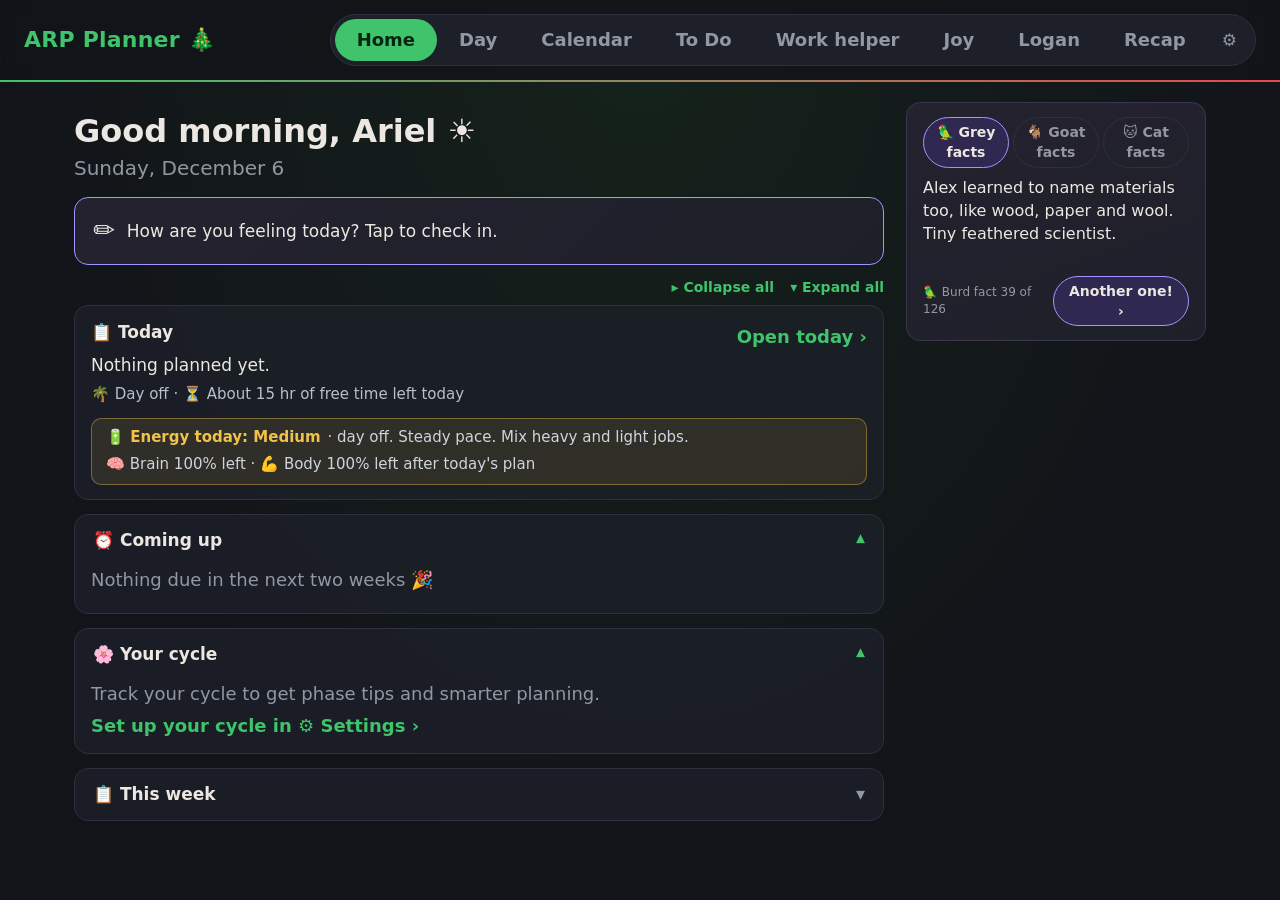
==== commit b1b6da91: "Publish 20261024-072131 Co-Authored-By: Claude Opus 5.5 <noreply@anthropic.com>" ====
--- a/index.html
+++ b/index.html
@@ -20,6 +20,7 @@
       <button id="tab-day" class="tab" role="tab">Day</button>
       <button id="tab-month" class="tab" role="tab">Calendar</button>
       <button id="tab-todo" class="tab" role="tab">To Do</button>
+      <button id="tab-work" class="tab" role="tab" title="Fit things into your work hours"><span class="tab-long">Work helper</span><span class="tab-short">Work</span></button>
       <button id="tab-joy" class="tab" role="tab" title="Rejuvenation: hobbies and fun">Joy</button>
       <button id="tab-logan" class="tab" role="tab" title="What Logan's up to">Logan</button>
       <button id="tab-recap" class="tab" role="tab">Recap</button>
@@ -123,6 +124,7 @@
         <div id="chaos-value" class="chaos-value"></div>
         <div id="chaos-fx-note" class="chaos-fx-note" hidden></div>
         <div id="chaos-status" class="chaos-status" hidden></div>
+        <button type="button" id="award-more" class="award-more" hidden></button>
         <div id="chaos-note" class="chaos-note" hidden></div>
         <div id="chaos-joy-note" class="chaos-joy-note" hidden></div>
         <button id="chaos-shadow-note" class="chaos-shadow-note" hidden></button>
@@ -193,6 +195,7 @@
       <!-- 🤖 The Claude helper (Settings → AI integration; off by default) -->
       <div id="ai-card" class="ai-card" hidden></div>
 
+      <div id="day-notes" class="day-notes" hidden></div>
       <ul id="task-list" class="task-list"></ul>
       <p id="empty-day" class="empty">Nothing planned for this day yet.</p>
 
@@ -393,6 +396,18 @@
       </div>
       <button id="logan-add-together" class="g-btn primary logan-add">💙 Add Free Time Together</button>
       <div id="logan-body"></div>
+    </section>
+
+    <!-- WORK HELPER: fit appointments and errands into work hours -->
+    <section id="work-view" hidden>
+      <div class="nav-row">
+        <button id="work-prev" class="nav-btn">&#8249;</button>
+        <h2 id="work-title" class="month-title"></h2>
+        <button id="work-next" class="nav-btn">&#8250;</button>
+        <button id="work-today" class="nav-btn today">Today</button>
+      </div>
+      <p class="hint">In the military, a lot can happen during work hours (like a medical appointment on base). Here's the unassigned time in your shift, and what you could move into it.</p>
+      <div id="work-body"></div>
     </section>
 
     <!-- ADVENTURE MODE (opened from the bottom of Settings) -->
@@ -635,5 +650,7 @@
   <script src="adventure.js"></script>
   <script src="logan.js"></script>
   <script src="funfacts.js"></script>
+  <script src="awards.js"></script>
+  <script src="workhelp.js"></script>
 </body>
 </html>
--- a/style.css
+++ b/style.css
@@ -2206,3 +2206,142 @@
   .ff-label, #fire-floor[data-level="1"] .ff-label { bottom: calc(112px + env(safe-area-inset-bottom)); }
   body.on-fire main { padding-bottom: 240px; }
 }
+
+/* 🏅 Effects: the 3 newest orbit the vial */
+.aw-orbit { position: absolute; inset: 0; pointer-events: none; z-index: 4; }
+.aw-orb { position: absolute; left: 50%; top: 50%; width: 28px; height: 28px; margin: -14px 0 0 -14px; padding: 0; border-radius: 50%; cursor: pointer;
+  pointer-events: auto; display: grid; place-items: center; font-size: 17px; line-height: 1;
+  background: radial-gradient(circle, color-mix(in srgb, var(--aw) 35%, #1b1d24) 55%, color-mix(in srgb, var(--aw) 20%, transparent));
+  border: 1.5px solid color-mix(in srgb, var(--aw) 80%, white); box-shadow: 0 0 8px color-mix(in srgb, var(--aw) 60%, transparent);
+  animation: aw-orbit 9s linear infinite; }
+.aw-orb .aw-ic.svg, .aw-orb .aw-ic.svg svg { width: 20px; height: 20px; display: block; }
+.aw-orb .aw-n { position: absolute; right: -5px; bottom: -4px; font-style: normal; font-size: 9px; font-weight: 900; color: #fff; background: var(--aw);
+  border-radius: 8px; padding: 0 4px; line-height: 13px; box-shadow: 0 1px 3px rgba(0, 0, 0, .5); }
+@keyframes aw-orbit {
+  0% { transform: translate(40px, -30px) scale(1); z-index: 5; } 25% { transform: translate(0, 70px) scale(.9); }
+  50% { transform: translate(-40px, 20px) scale(.82); opacity: .8; } 75% { transform: translate(0, -80px) scale(.92); }
+  100% { transform: translate(40px, -30px) scale(1); } }
+.aw-orb.fresh { animation: aw-orbit 9s linear infinite, aw-fresh 1s ease-in-out 6; z-index: 6; }
+@keyframes aw-fresh { 0%, 100% { box-shadow: 0 0 8px color-mix(in srgb, var(--aw) 60%, transparent); filter: none; }
+  50% { box-shadow: 0 0 0 4px color-mix(in srgb, var(--aw) 45%, transparent), 0 0 26px var(--aw), 0 0 46px color-mix(in srgb, var(--aw) 70%, white); filter: brightness(1.35); } }
+.award-more { display: block; margin: 6px auto 0; padding: 4px 10px; border-radius: 999px; font: inherit; font-size: 12px; font-weight: 800; cursor: pointer;
+  color: var(--ink); background: color-mix(in srgb, #ffd54f 18%, var(--card)); border: 1px solid color-mix(in srgb, #ffd54f 60%, var(--line));
+  box-shadow: 0 0 10px rgba(255, 213, 79, .25); white-space: nowrap; }
+.award-more[hidden] { display: none; }
+.award-more:hover { filter: brightness(1.15); }
+
+/* the liquid swirls in the colours of what she's earned */
+.liq-swirl { position: absolute; inset: 0; overflow: hidden; opacity: .55; mix-blend-mode: hard-light; pointer-events: none; }
+.liq-swirl-in { position: absolute; left: 50%; top: 50%; width: 260%; aspect-ratio: 1; margin: -130% 0 0 -130%; border-radius: 50%;
+  filter: blur(6px); animation: liq-swirl 7s linear infinite; }
+@keyframes liq-swirl { to { transform: rotate(360deg); } }
+
+/* 🌪️ the tornado of all of today's effects */
+.awards-dialog { width: min(480px, 94vw); max-height: 88vh; overflow: auto; padding: 16px 18px; }
+.aw-tornado { position: relative; height: 200px; margin: 6px 0 10px; border-radius: 16px; overflow: hidden;
+  background: radial-gradient(ellipse at 50% 100%, rgba(165, 147, 255, .18), transparent 70%); }
+.aw-whirl { position: absolute; left: 50%; top: var(--y); font-size: 20px; line-height: 1; animation: aw-whirl var(--d) linear infinite; }
+.aw-whirl .aw-ic.svg, .aw-whirl .aw-ic.svg svg { width: 22px; height: 22px; display: block; }
+@keyframes aw-whirl {
+  0% { transform: translateX(calc(var(--r) * 1)) scale(1); z-index: 2; } 25% { transform: translateX(0) scale(.75); opacity: .65; }
+  50% { transform: translateX(calc(var(--r) * -1)) scale(.9); } 75% { transform: translateX(0) scale(1.2); z-index: 3; }
+  100% { transform: translateX(calc(var(--r) * 1)) scale(1); } }
+.aw-grid { display: grid; grid-template-columns: repeat(auto-fill, minmax(190px, 1fr)); gap: 8px; }
+.aw-card { display: flex; gap: 10px; align-items: center; padding: 8px 10px; border-radius: 12px; border: 1px solid color-mix(in srgb, var(--aw) 45%, var(--line));
+  background: linear-gradient(135deg, color-mix(in srgb, var(--aw) 16%, var(--card)), var(--card)); }
+.aw-card-ic { flex: none; width: 36px; height: 36px; display: grid; place-items: center; font-size: 24px; border-radius: 50%;
+  background: color-mix(in srgb, var(--aw) 22%, transparent); box-shadow: 0 0 10px color-mix(in srgb, var(--aw) 40%, transparent); }
+.aw-card-ic .aw-ic.svg, .aw-card-ic .aw-ic.svg svg { width: 28px; height: 28px; display: block; }
+.aw-card-words { display: flex; flex-direction: column; min-width: 0; }
+.aw-card-words span { font-size: 12px; color: var(--muted); overflow: hidden; text-overflow: ellipsis; white-space: nowrap; }
+@media (prefers-reduced-motion: reduce) { .aw-orb, .aw-orb.fresh, .liq-swirl-in, .aw-whirl { animation: none; } .aw-orb { transform: translate(40px, -30px); } }
+
+.aw-whirl { font-size: 24px; } .aw-whirl .aw-ic.svg, .aw-whirl .aw-ic.svg svg { width: 26px; height: 26px; }
+.aw-wind { position: absolute; left: 50%; top: var(--wy); width: var(--ww); height: 16px; margin-left: calc(var(--ww) / -2); border-radius: 50%;
+  border: 2px solid rgba(200, 190, 255, .18); border-left-color: transparent; border-bottom-color: rgba(200, 190, 255, .05); animation: aw-wind 1.4s linear infinite; }
+@keyframes aw-wind { to { transform: rotate(360deg) scaleY(.35); } from { transform: rotate(0deg) scaleY(.35); } }
+@media (prefers-reduced-motion: reduce) { .aw-wind { animation: none; } }
+@media screen and (max-width: 960px) {
+  .meter .award-more { grid-column: 1 / -1; justify-self: center; max-width: 150px; font-size: 11px; padding: 3px 8px; margin-top: 4px; }
+}
+
+/* 🧥 tidier coat racks: they lurk at the edges, never over the warning, and talk sideways */
+.ff-label { z-index: 3; }
+.ff-rack { animation-name: rack-lurk; }
+@keyframes rack-lurk { 0% { transform: translateX(-6px); } 50% { transform: translateX(10px); } 100% { transform: translateX(0); } }
+.ff-rack .rack-say { bottom: 22px; left: 28px; }
+.ff-rack.side-r .rack-say { left: auto; right: 28px; }
+@media screen and (max-width: 600px) { .ff-rack .rack-say { bottom: 16px; } }
+
+/* 🌋 Volcano vial (second full chaos day in a row): it never stops erupting */
+.flask.volcano { animation: shake-hard .16s ease-in-out infinite !important;
+  filter: drop-shadow(0 0 14px rgba(255, 87, 34, .85)) drop-shadow(0 -10px 22px rgba(255, 152, 0, .55)) !important; }
+.flask.volcano .flask-liquid { --liq: #ff5722 !important; background: linear-gradient(to top, #6d0f00, #d84315 45%, #ff9800 80%, #ffeb3b) !important;
+  animation: magma 1.2s ease-in-out infinite alternate; }
+@keyframes magma { from { filter: brightness(1) saturate(1.1); } to { filter: brightness(1.35) saturate(1.4); } }
+.flask.volcano .flask-cap { animation: volcano-cap .28s ease-in-out infinite !important; background: #3a1a12; }
+@keyframes volcano-cap { 0%, 100% { transform: translateY(0) rotate(-6deg); } 50% { transform: translateY(-9px) rotate(8deg); } }
+.volcano-fx { position: absolute; inset: 0; pointer-events: none; z-index: 5; }
+.lava { position: absolute; left: 50%; top: 2px; width: var(--s); height: var(--s); border-radius: 50%;
+  background: radial-gradient(circle at 35% 35%, #fff59d, #ff9800 45%, #e53935 80%); box-shadow: 0 0 8px #ff6d00;
+  animation: lava-spout 1.3s cubic-bezier(.2, .7, .5, 1) infinite; opacity: 0; }
+@keyframes lava-spout {
+  0% { transform: translate(-50%, 0) scale(.4); opacity: 0; } 8% { opacity: 1; }
+  45% { transform: translate(calc(-50% + var(--dx) * .55), calc(var(--up) * -1)) scale(1.1); }
+  100% { transform: translate(calc(-50% + var(--dx)), 90px) scale(.6); opacity: 0; } }
+.volcano-smoke { position: absolute; left: 50%; top: -6px; font-size: 18px; opacity: 0; animation: volcano-smoke 3.2s ease-out infinite; filter: grayscale(.6) brightness(.7); }
+@keyframes volcano-smoke { 0% { transform: translate(-50%, 0) scale(.5); opacity: 0; } 20% { opacity: .8; }
+  100% { transform: translate(calc(-50% + var(--sx) * 3), -90px) scale(1.8); opacity: 0; } }
+.volcano-tag { position: absolute; right: -24px; bottom: -6px; font-size: 18px; animation: volcano-cap .5s ease-in-out infinite; }
+@media (prefers-reduced-motion: reduce) { .flask.volcano, .flask.volcano .flask-cap, .flask.volcano .flask-liquid, .lava, .volcano-smoke, .volcano-tag { animation: none !important; } .lava, .volcano-smoke { display: none; } }
+@media screen and (min-width: 601px) { .ff-label { max-width: min(640px, calc(100vw - 200px)); } }
+@media screen and (min-width: 601px) { .ff-rack .rack-say, .ff-rack.side-r .rack-say { bottom: 56px; left: 0; right: auto; } .ff-rack.side-r .rack-say { left: auto; right: 0; } }
+
+/* 💨 tapping the tornado flings the effects off the screen */
+.aw-tornado { cursor: pointer; }
+.aw-flyer { position: fixed; z-index: 400; pointer-events: none; font-size: 24px; line-height: 1; display: grid; place-items: center; }
+.aw-flyer .aw-ic.svg, .aw-flyer .aw-ic.svg svg { width: 26px; height: 26px; display: block; }
+
+/* the orbiting effects are just to look at: taps go through them to the vials */
+.aw-orb { pointer-events: none !important; cursor: default; }
+
+/* 📌 notes on the day: 🏖️ vacation, 🪖 drill */
+.day-notes { display: flex; flex-wrap: wrap; gap: 8px; margin: 4px 0 10px; }
+.day-note { font: inherit; font-size: 14px; font-weight: 700; padding: 7px 12px; border-radius: 12px; cursor: pointer; text-align: left;
+  color: var(--ink); border: 1px dashed var(--line); background: color-mix(in srgb, var(--card) 85%, transparent); }
+.day-note.leave { border-color: #00bcd4; background: color-mix(in srgb, #00bcd4 14%, var(--card)); }
+.day-note.drill { border-color: #8d9a5b; background: color-mix(in srgb, #6b7b3a 18%, var(--card)); }
+
+/* 💼 Work helper */
+.tab .tab-short { display: none; }
+.wh-card { margin-bottom: 12px; }
+.wh-card h3 { margin: 0 0 8px; }
+.wh-shift { font-weight: 800; font-size: 17px; }
+.wh-free { font-weight: 700; color: #4cc38a; margin: 4px 0 10px; }
+.wh-free.none { color: var(--muted); }
+.wh-bar { position: relative; height: 18px; border-radius: 9px; background: color-mix(in srgb, #3f7fd6 30%, var(--card)); overflow: hidden;
+  border: 1px solid color-mix(in srgb, #3f7fd6 50%, var(--line)); }
+.wh-gap { position: absolute; top: 0; bottom: 0; background: linear-gradient(#5fd39a, #2fa36b); }
+.wh-busy { position: absolute; top: 0; bottom: 0; background: repeating-linear-gradient(45deg, #e8a33d 0 6px, #c77f1c 6px 12px); }
+.wh-ends { display: flex; justify-content: space-between; font-size: 12px; color: var(--muted); margin-top: 3px; }
+.wh-gaps { list-style: none; padding: 0; margin: 8px 0 0; display: flex; flex-direction: column; gap: 3px; font-weight: 600; }
+.wh-item { display: flex; gap: 10px; align-items: center; width: 100%; text-align: left; padding: 7px 10px; margin-bottom: 6px; border-radius: 10px; cursor: pointer;
+  font: inherit; color: var(--ink); background: color-mix(in srgb, #e8a33d 10%, var(--card)); border: 1px solid color-mix(in srgb, #e8a33d 40%, var(--line)); }
+.wh-time { font-weight: 800; min-width: 68px; }
+.wh-len { margin-left: auto; color: var(--muted); font-size: 13px; }
+.wh-move { padding: 8px 0; border-top: 1px solid var(--line); }
+.wh-move-title { font-weight: 700; margin-bottom: 6px; }
+.wh-opts { display: flex; flex-wrap: wrap; gap: 6px; }
+.wh-add input, .wh-add select { width: 100%; box-sizing: border-box; background: var(--card); color: var(--ink); border: 1px solid var(--line);
+  border-radius: 10px; padding: 8px 10px; font: inherit; font-size: 15px; height: 40px; }
+.wh-add-row { display: grid; grid-template-columns: repeat(3, 1fr); gap: 8px; margin: 4px 0 12px; }
+@media screen and (max-width: 600px) {
+  .topbar .tabs { grid-template-columns: repeat(9, 1fr) !important; }
+  .topbar .tabs .tab { font-size: 10.5px; }
+  .topbar .tabs .tab-icon::after { font-size: 10.5px; }
+  #tab-work::before { content: "💼"; }
+  .tab .tab-long { display: none; }
+  .tab .tab-short { display: inline; }
+  .wh-add-row { grid-template-columns: 1fr 1fr; }
+  .wh-add-row .wh-field:last-child { grid-column: 1 / -1; }
+}
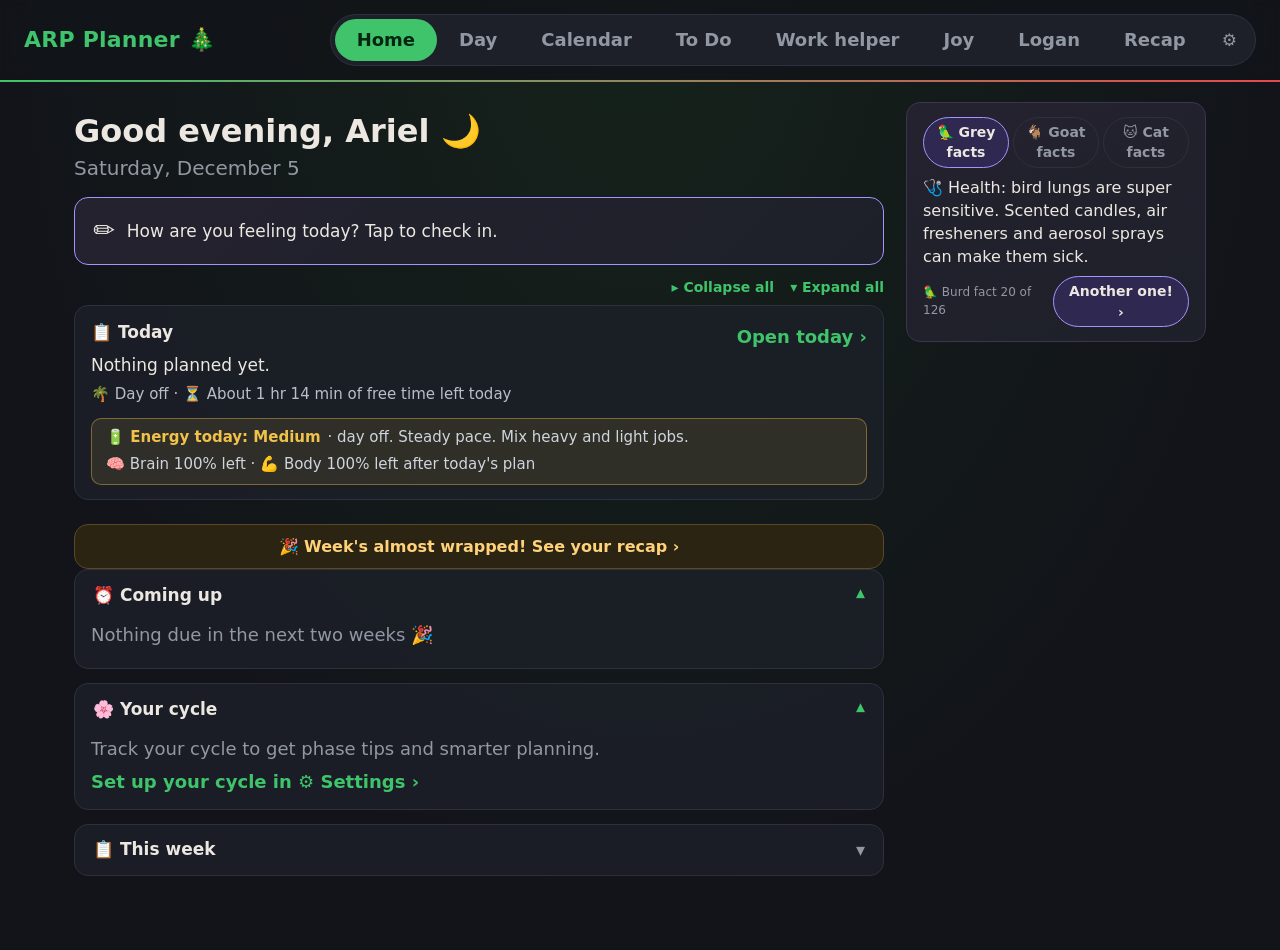
==== commit a92960e4: "Publish 20261025-153307 Co-Authored-By: Claude Opus 5.5 <noreply@anthropic.com>" ====
--- a/index.html
+++ b/index.html
@@ -282,7 +282,7 @@
       </div>
 
       <div class="fit-card">
-        <h3>🕒 Time zone &amp; clock</h3>
+        <h3>🌏 Time Zone</h3>
         <div id="tz-settings"></div>
       </div>
 
@@ -405,8 +405,9 @@
         <h2 id="work-title" class="month-title"></h2>
         <button id="work-next" class="nav-btn">&#8250;</button>
         <button id="work-today" class="nav-btn today">Today</button>
-      </div>
-      <p class="hint">In the military, a lot can happen during work hours (like a medical appointment on base). Here's the unassigned time in your shift, and what you could move into it.</p>
+        <button id="work-pick" class="nav-btn" title="Pick a day from the month" aria-label="Pick a day from the month">📅</button>
+      </div>
+      <p class="hint">In the military, a lot can happen during work hours (like a medical appointment on base). Here's the unassigned time in your shift, so you know when to schedule meetings and such.</p>
       <div id="work-body"></div>
     </section>
 
--- a/style.css
+++ b/style.css
@@ -1,2211 +1,2227 @@
-:root {
-  color-scheme: dark;
-  --bg: #121419;
-  --bg-glow: #1a1d26;
-  --card: #1d2029;
-  --card-hover: #232733;
-  --ink: #ece8e1;
-  --muted: #9298a3;
-  --line: #2d313d;
-  --accent: #4fc1a6;
-  --accent-ink: #0f2a24;
-  --accent-soft: #17302b;
-  --today: #f0a24a;
-  --today-ink: #ffcf96;
-  --today-soft: #33261a;
-  --danger: #e2686a;
-  --danger-soft: #3a1e20;
-  --done: #6b717c;
-  --field: #15171d;
-  --radius: 14px;
-}
-
-* { box-sizing: border-box; }
-[hidden] { display: none !important; }
-
-body {
-  margin: 0;
-  min-height: 100vh;
-  background: radial-gradient(ellipse at top, var(--bg-glow), var(--bg) 70%) fixed, var(--bg);
-  color: var(--ink);
-  font: 18px/1.45 "Segoe UI", system-ui, sans-serif;
-  overflow-x: hidden;
-}
-
-button { font: inherit; cursor: pointer; }
-
-.topbar {
-  display: flex;
-  align-items: center;
-  justify-content: space-between;
-  padding: 14px 24px;
-  background: rgba(18, 20, 25, .85);
-  backdrop-filter: blur(8px);
-  border-bottom: 1px solid var(--line);
-  position: sticky;
-  top: 0;
-  z-index: 5;
-}
-.brand { margin: 0; font-size: 22px; color: var(--accent); letter-spacing: .01em; }
-
-.tabs { display: flex; background: var(--card); border: 1px solid var(--line); border-radius: 999px; padding: 4px; }
-.tab {
-  white-space: nowrap;   /* "To Do" stays on one line */
-  border: 0; background: transparent; color: var(--muted);
-  padding: 8px 22px; border-radius: 999px; font-weight: 600;
-}
-.tab:hover { color: var(--ink); }
-.tab.active { background: var(--accent); color: var(--accent-ink); }
-
-main { max-width: 820px; margin: 0 auto; padding: 20px 24px 60px; }
-main:has(#day-view:not([hidden])) { max-width: 1180px; }
-
-main:has(#home-view:not([hidden])) { max-width: 1180px; }
-.tab-icon { padding: 8px 14px; font-size: 17px; }
-
-/* Pencil check-in button (Day tab) */
-.heading-right { display: flex; align-items: center; gap: 10px; }
-.pencil-btn {
-  border: 1px solid var(--line); background: var(--card); color: var(--ink);
-  border-radius: 999px; padding: 6px 14px; font-size: 18px; line-height: 1.2;
-}
-.pencil-btn:hover { border-color: #a593ff; }
-.pencil-btn.glow, .home-checkin.glow {
-  border-color: #a593ff;
-  animation: pencil-glow 1.8s ease-in-out infinite;
-}
-@keyframes pencil-glow {
-  0%, 100% { box-shadow: 0 0 0 0 rgba(165, 147, 255, .0), 0 0 6px rgba(165, 147, 255, .35); }
-  50% { box-shadow: 0 0 0 6px rgba(165, 147, 255, .18), 0 0 18px rgba(165, 147, 255, .75); }
-}
-.list-head .spacer { flex: 1; }
-.list-head { margin-top: 10px; }
-.energy-pill {
-  font-size: 14px; font-weight: 700; padding: 3px 10px; border-radius: 999px; color: var(--energy);
-  border: 1px solid color-mix(in srgb, var(--energy) 45%, transparent); background: color-mix(in srgb, var(--energy) 10%, transparent);
-}
-
-/* Check-in popup */
-.checkin-dlg { padding: 22px 24px; }
-.checkin-dlg h2 { margin: 0; }
-.checkin-dlg .checkin-tabs { margin-top: 6px; }
-#checkin-dialog { width: min(620px, 94vw); }
-
-/* Suggestions (planner-made, kept apart from her own tasks) */
-.suggest-card {
-  margin-top: 22px; border: 1px dashed #4a4466; border-radius: var(--radius);
-  padding: 14px 16px; background: rgba(165, 147, 255, .04);
-}
-.suggest-card h3 { margin: 0 0 10px; font-size: 17px; color: #cfc4ff; }
-#suggest-list { display: flex; flex-direction: column; gap: 10px; }
-.suggest-cycle { border-left: 4px solid var(--phase); background: #1a1c24; border-radius: 8px; padding: 8px 12px; }
-.suggest-cycle-head { font-weight: 700; }
-.suggest-cycle ul { margin: 4px 0 0; padding-left: 18px; font-size: 15px; color: #d4d8df; }
-.suggest-note { font-size: 15px; color: #cfd5de; }
-.suggest-card .load-warning { margin-top: 0; }
-
-/* Home */
-.hello { margin: 6px 0 14px; }
-.hello-title { font-size: 32px; font-weight: 800; }
-.home-checkin {
-  width: 100%; display: flex; align-items: center; gap: 12px; text-align: left;
-  border: 1px solid #3b3550; background: linear-gradient(135deg, #24222f, #1d2029); color: var(--ink);
-  border-radius: var(--radius); padding: 14px 18px; font-size: 17px; margin-bottom: 14px;
-}
-.home-checkin:hover { border-color: #a593ff; }
-.hc-pencil { font-size: 26px; }
-.hc-text { flex: 1; }
-.hc-edit { color: #a593ff; font-weight: 700; font-size: 14px; white-space: nowrap; }
-.home-card { background: var(--card); border: 1px solid var(--line); border-radius: var(--radius); padding: 14px 16px; margin-bottom: 14px; }
-.home-card h3 { margin: 0 0 8px; font-size: 17px; }
-.home-card-head { display: flex; justify-content: space-between; align-items: center; }
-.home-summary { margin: 0 0 6px; font-size: 17px; }
-.home-up { font-weight: 700; color: var(--today-ink); margin-bottom: 4px; }
-.home-rec { color: #ffb3c9; margin-bottom: 4px; }
-.home-empty { color: var(--muted); margin: 2px 0 6px; }
-.dl-row {
-  width: 100%; display: flex; align-items: center; gap: 10px; text-align: left; padding: 7px 4px;
-  border: 0; border-bottom: 1px solid #262a34; background: transparent; color: var(--ink); font-size: 16px;
-}
-.dl-row:last-child { border-bottom: 0; }
-.dl-row:hover { background: #20242e; }
-.dl-dot { width: 10px; height: 10px; border-radius: 50%; flex: none; }
-.dl-title { flex: 1; }
-.dl-when { color: var(--muted); font-size: 14px; }
-
-/* Settings */
-.view-title.sub { margin-top: 26px; }
-.cycle-history { display: flex; align-items: center; gap: 6px; flex-wrap: wrap; margin-top: 12px; }
-.start-chip { display: inline-flex; align-items: center; gap: 4px; font-size: 14px; background: #2a1c24; border: 1px solid #5a2e44; border-radius: 999px; padding: 2px 4px 2px 10px; }
-.start-x { border: 0; background: transparent; color: var(--muted); font-size: 12px; padding: 0 6px; }
-.start-x:hover { color: var(--danger); }
-.cycle-q input[type=date] { font: inherit; font-size: 15px; background: var(--field); color: var(--ink); border: 1px solid var(--line); border-radius: 8px; padding: 3px 8px; }
-
-/* Calendar: holidays + due markers */
-.cell.holiday { background: color-mix(in srgb, var(--hol) 16%, var(--card)); border-color: color-mix(in srgb, var(--hol) 55%, transparent); }
-.cell.holiday.today { border-color: var(--today); }
-.hol-name { font-size: 12px; font-weight: 700; color: color-mix(in srgb, var(--hol) 70%, white); white-space: nowrap; overflow: hidden; text-overflow: ellipsis; }
-.cell-due { font-size: 14px; margin-left: 2px; }
-
-/* Day view: tasks + side panel */
-.day-layout { display: grid; grid-template-columns: minmax(0, 1fr) 300px; gap: 22px; align-items: start; }
-.day-side { position: sticky; top: 84px; display: flex; flex-direction: column; gap: 14px; max-height: calc(100vh - 100px); overflow-y: auto; }
-@media (max-width: 960px) {
-  .day-layout { grid-template-columns: 1fr; }
-  .day-side { position: static; max-height: none; }
-}
-.side-card { background: var(--card); border: 1px solid var(--line); border-radius: var(--radius); padding: 14px 16px; }
-.side-card h3 { margin: 0 0 6px; font-size: 17px; }
-.side-note { margin: 4px 0 10px; color: #cfd5de; font-size: 15px; }
-.pt-chip { display: inline-block; font-size: 13px; font-weight: 700; color: #ffd27a; background: #2b2412; border: 1px solid #5a4a22; border-radius: 999px; padding: 2px 10px; }
-.idea { border: 1px solid #2f3442; background: #191c24; border-radius: 12px; padding: 10px 12px; margin-bottom: 10px; }
-.idea-head { display: flex; justify-content: space-between; gap: 8px; align-items: baseline; }
-.idea-title { font-weight: 700; font-size: 16px; }
-.idea-badge { flex: none; font-size: 12px; font-weight: 700; padding: 1px 8px; border-radius: 999px; }
-.i-light { background: #16271f; color: #7fdcab; }
-.i-moderate { background: #2b2412; color: #ffd27a; }
-.i-hard { background: #2e1b1f; color: #ff8f8f; }
-.idea-meta { color: var(--muted); font-size: 13px; margin: 2px 0 4px; }
-.idea-moves { margin: 4px 0 8px; padding-left: 18px; font-size: 14px; color: #d4d8df; }
-.idea-moves li { margin: 1px 0; }
-.idea-add {
-  width: 100%; border: 1px dashed #2f6f61; background: var(--accent-soft); color: var(--accent);
-  border-radius: 9px; padding: 6px; font-weight: 700; font-size: 14px;
-}
-.idea-add.added { border-style: solid; background: transparent; color: var(--muted); cursor: default; }
-.link-btn { border: 0; background: none; color: var(--accent); font-weight: 700; padding: 0; }
-
-/* Fun facts */
-.fun-card { background: linear-gradient(160deg, #24222f, #1d2029); border-color: #3b3550;
-  position: relative; overflow: hidden; }   /* the parrot / goat runs across inside the card */
-.fun-tabs { display: flex; gap: 4px; margin-bottom: 8px; }
-.fun-tab { flex: 1; border: 1px solid var(--line); background: transparent; color: var(--muted); border-radius: 999px; padding: 4px 6px; font-weight: 700; font-size: 14px; }
-.fun-tab.active { background: #2f2952; border-color: #a593ff; color: var(--ink); }
-.fun-fact { font-size: 16px; line-height: 1.45; min-height: 92px; }
-.fun-fact.pop { animation: fact-pop .35s cubic-bezier(.3, 1.6, .5, 1); }
-@keyframes fact-pop { from { transform: scale(.94); opacity: 0; } to { transform: scale(1); opacity: 1; } }
-.fun-foot { display: flex; justify-content: space-between; align-items: center; margin-top: 8px; }
-.fun-count { font-size: 12px; color: var(--muted); }
-.fun-next { border: 1px solid #a593ff; background: #2f2952; color: var(--ink); border-radius: 999px; padding: 4px 12px; font-weight: 700; font-size: 14px; }
-.fun-next:hover { filter: brightness(1.15); }
-
-/* Energy line + held jobs */
-.energy-line {
-  margin-top: 12px; padding: 8px 14px; border-radius: 10px; font-size: 15px; color: #cfd5de;
-  background: color-mix(in srgb, var(--energy) 10%, transparent); border: 1px solid color-mix(in srgb, var(--energy) 40%, transparent);
-}
-.energy-line b { color: var(--energy); margin-right: 2px; }
-.section-label.s-workout { color: #f0c24a; }
-.section-label.s-held { color: #8f95a3; }
-.chip.held { color: #b8bdc8; border-style: dashed; }
-.chip.good-day { color: #7fdcab; border-color: #24533c; background: #16271f; }
-.move-btn {
-  flex: none; align-self: center; border: 1px solid var(--line); background: var(--field); color: var(--ink);
-  border-radius: 999px; padding: 4px 12px; font-size: 13px; font-weight: 700;
-}
-.move-btn:hover { border-color: var(--accent); }
-#task-form.is-workout .chore-only, #task-form.is-task .chore-only { display: block; }
-#task-form.is-workout #f-area, #task-form.is-task #f-area { display: none; }
-
-/* Burnout warnings (physical jobs on workdays) */
-.task.risk { box-shadow: inset 5px 0 0 #ff9f43; border-color: #6b4a22; }
-.chip.burnout { color: #ffc27a; border-color: #8a5a1f; background: #2e2112; white-space: normal; }
-.chip.burnout.high { color: #ff9b8f; border-color: #8a2f2a; background: #33181a; animation: risk-pulse 2.4s ease-in-out infinite; }
-@keyframes risk-pulse { 50% { box-shadow: 0 0 0 3px rgba(255, 110, 90, .18); } }
-.load-warning {
-  margin-top: 8px; padding: 8px 14px; border-radius: 10px; font-size: 15px; font-weight: 600;
-  color: #ffc27a; background: #2e2112; border: 1px solid #8a5a1f;
-}
-
-/* Calendar workout markers */
-.cell-fit { font-size: 15px; margin-left: auto; margin-right: 2px; }
-.cell .cell-top { justify-content: flex-start; gap: 2px; flex-wrap: nowrap; white-space: nowrap; }
-.cell .cell-mood, .cell .cell-fit { font-size: 13px; }
-.cell .cell-due { font-size: 12px; }
-.cell-top .cell-mood { margin-left: auto; }
-.cell-top .cell-fit + .cell-mood { margin-left: 0; }
-.cell-fit.planned { opacity: .8; }
-.fit-legend { display: flex; gap: 14px; flex-wrap: wrap; margin-top: 8px; font-size: 14px; color: var(--muted); }
-
-/* Fitness view */
-.view-title { margin: 4px 0 2px; }
-.goal-grid { display: grid; grid-template-columns: repeat(3, 1fr); gap: 10px; margin: 10px 0 16px; }
-.goal {
-  display: flex; align-items: center; gap: 10px; text-align: left; padding: 12px 14px; border-radius: 12px;
-  border: 1px solid var(--line); background: var(--card); color: var(--ink); font-weight: 600;
-}
-.goal:hover { border-color: #4a5060; }
-.goal.on { border-color: var(--accent); background: var(--accent-soft); }
-.goal-emoji { font-size: 22px; }
-.goal-label { flex: 1; }
-.goal-check { color: var(--accent); font-weight: 800; }
-.fit-card { background: var(--card); border: 1px solid var(--line); border-radius: var(--radius); padding: 14px 16px; margin-bottom: 14px; }
-.fit-card h3 { margin: 0 0 8px; font-size: 17px; }
-.fit-row { display: flex; align-items: center; gap: 10px; flex-wrap: wrap; margin: 6px 0; }
-.fit-label { color: var(--muted); font-size: 15px; }
-.fit-row select, .fit-row input[type=date] {
-  font: inherit; font-size: 15px; background: var(--field); color: var(--ink); border: 1px solid var(--line); border-radius: 8px; padding: 4px 8px;
-}
-.pt-countdown { color: #ffd27a; font-weight: 700; }
-.day-chips { display: flex; gap: 6px; flex-wrap: wrap; }
-.chip-btn { border: 1px solid var(--line); background: var(--field); color: var(--muted); border-radius: 999px; padding: 4px 12px; font-weight: 600; font-size: 14px; }
-.chip-btn.on { background: #17302b; border-color: var(--accent); color: var(--ink); }
-.week-plan { display: grid; grid-template-columns: repeat(7, 1fr); gap: 6px; }
-.wp-day { background: #191c24; border: 1px solid #2f3442; border-radius: 10px; padding: 8px; font-size: 13px; cursor: pointer; display: flex; flex-direction: column; gap: 2px; }
-.wp-day:hover { border-color: var(--accent); }
-.wp-day.today { border-color: var(--today); }
-.wp-name { font-weight: 700; font-size: 14px; }
-.wp-work, .wp-cycle { color: var(--muted); }
-.wp-focus { margin-top: 4px; font-weight: 700; color: var(--ink); }
-.wp-focus.rest { color: #8f95a3; font-weight: 600; }
-@media (max-width: 700px) {
-  .goal-grid { grid-template-columns: 1fr 1fr; }
-  .week-plan { grid-template-columns: repeat(4, 1fr); }
-}
-
-.nav-row { display: flex; gap: 10px; align-items: center; flex-wrap: wrap; }
-.nav-btn {
-  border: 1px solid var(--line); background: var(--card); color: var(--ink);
-  padding: 10px 18px; border-radius: 10px; font-weight: 600;
-}
-.nav-btn:hover { border-color: var(--accent); background: var(--card-hover); }
-.nav-btn.today { background: var(--today-soft); border-color: var(--today); color: var(--today-ink); }
-#day-view .nav-row .today { margin: 0 auto; }
-
-.day-heading {
-  display: flex; align-items: center; justify-content: space-between;
-  margin: 26px 0 4px;
-}
-.weekday { font-size: 34px; font-weight: 700; line-height: 1.1; }
-.date { font-size: 20px; color: var(--muted); }
-.badge {
-  font-size: 16px; font-weight: 700; padding: 6px 14px; border-radius: 999px;
-  background: var(--today-soft); color: var(--today-ink); border: 1px solid #5a3f22;
-}
-.badge:empty { display: none; }
-.progress { color: var(--muted); font-size: 16px; min-height: 1.4em; }
-
-/* Mood check-in */
-.mood-card {
-  margin: 18px 0 6px; padding: 14px 18px; border-radius: var(--radius);
-  background: linear-gradient(135deg, #22202f, #1d2029); border: 1px solid #343046;
-}
-.mood-question { font-size: 19px; font-weight: 600; margin-bottom: 10px; }
-.mood-card.answered .mood-question { font-size: 17px; color: #d9d2f0; }
-.mood-options { display: flex; gap: 8px; flex-wrap: wrap; }
-.mood-btn {
-  display: flex; flex-direction: column; align-items: center; gap: 2px;
-  min-width: 74px; padding: 8px 10px; border-radius: 12px;
-  border: 1px solid var(--line); background: var(--card); color: var(--muted);
-  transition: transform .12s, border-color .12s, background .12s;
-}
-.mood-btn:hover { transform: translateY(-2px); border-color: #8c7ad8; color: var(--ink); }
-.mood-btn.chosen { background: #2f2952; border-color: #a593ff; color: var(--ink); }
-.mood-emoji { font-size: 28px; line-height: 1.1; }
-.mood-label { font-size: 14px; font-weight: 600; }
-.mood-options.answered .mood-btn { min-width: 56px; padding: 4px 8px; }
-.mood-options.answered .mood-emoji { font-size: 20px; }
-.mood-options.answered .mood-btn:not(.chosen) { opacity: .55; }
-.checkin-tabs { display: flex; gap: 4px; margin: -4px 0 12px; border-bottom: 1px solid #343046; }
-.ck-tab {
-  border: 0; background: transparent; color: var(--muted); font-weight: 600; font-size: 15px;
-  padding: 6px 12px 8px; border-bottom: 2px solid transparent; margin-bottom: -1px;
-}
-.ck-tab:hover { color: var(--ink); }
-.ck-tab.active { color: var(--ink); border-bottom-color: #a593ff; }
-.checkin-reply { color: #d9d2f0; margin: -4px 0 10px; font-size: 16px; }
-
-/* Cycle tab */
-.cycle-head { display: flex; align-items: center; gap: 8px; font-size: 18px; font-weight: 700; }
-.cycle-dot { width: 12px; height: 12px; border-radius: 50%; background: var(--phase); box-shadow: 0 0 8px var(--phase); }
-.cycle-blurb { color: #cfc8e6; margin: 4px 0 10px; font-size: 16px; }
-.cycle-grid { display: grid; grid-template-columns: repeat(3, 1fr); gap: 10px; }
-.cycle-col { background: #1a1c24; border: 1px solid #2d2f3e; border-radius: 10px; padding: 8px 12px; }
-.cycle-col-title { font-size: 13px; font-weight: 700; text-transform: uppercase; letter-spacing: .05em; color: #a99bd0; }
-.cycle-col ul { margin: 4px 0 0; padding-left: 18px; font-size: 15px; }
-.cycle-col li { margin: 2px 0; }
-.cycle-fact { margin-top: 10px; font-size: 15px; color: #e8dfff; background: #2a2440; border-radius: 10px; padding: 8px 12px; }
-.cycle-q { display: flex; align-items: center; gap: 6px; flex-wrap: wrap; margin-top: 12px; }
-.cycle-q-text { font-weight: 600; margin-right: 6px; }
-.pill-btn {
-  border: 1px solid var(--line); background: var(--card); color: var(--ink);
-  padding: 5px 14px; border-radius: 999px; font-weight: 600; font-size: 15px;
-}
-.pill-btn.day { padding: 5px 0; width: 36px; }
-.pill-btn:hover { border-color: #e8607a; }
-.pill-btn.chosen { background: #4a2030; border-color: #e8607a; }
-.cycle-settings { margin-top: 12px; font-size: 14px; color: var(--muted); }
-.cycle-settings select {
-  font: inherit; background: var(--field); color: var(--ink); border: 1px solid var(--line);
-  border-radius: 8px; padding: 2px 6px; margin: 0 2px;
-}
-.disclaimer { margin-top: 6px; font-size: 12px; color: #6f7480; }
-
-/* Recovery day */
-.recovery-card {
-  border-radius: var(--radius); padding: 14px 18px;
-  background: linear-gradient(135deg, #3a1f2c, #251c27); border: 1px solid #6b3550;
-}
-.recovery-title { font-size: 19px; font-weight: 800; color: #ffb3c9; }
-.recovery-text { color: #f0d5de; margin: 2px 0 10px; font-size: 16px; }
-.recovery-ideas { display: flex; flex-direction: column; gap: 6px; }
-.recovery-idea {
-  display: flex; align-items: center; gap: 10px; text-align: left;
-  background: rgba(255, 255, 255, .04); border: 1px solid #5a2e44; border-radius: 10px;
-  color: var(--ink); padding: 8px 12px; font-size: 16px;
-}
-.recovery-idea:hover { border-color: #ff8fb1; }
-.ri-check {
-  flex: none; width: 22px; height: 22px; border-radius: 50%; border: 2px solid #ff8fb1;
-  display: grid; place-items: center; font-size: 13px; font-weight: 800; color: #2a0f1a;
-}
-.recovery-idea.done { color: #b99aa8; text-decoration: line-through; }
-.recovery-idea.done .ri-check { background: #ff8fb1; }
-.tucked {
-  width: 100%; border: 1px dashed #2f5a45; background: transparent; color: #6fd6a0;
-  border-radius: var(--radius); padding: 10px; font-weight: 600;
-}
-.recap-nudge {
-  margin-top: 10px; width: 100%; border: 1px solid #5a4a22; background: #2b2412; color: #ffd27a;
-  border-radius: var(--radius); padding: 10px; font-weight: 700; font-size: 16px;
-}
-
-/* Summary + sort */
-.list-head { display: flex; align-items: center; gap: 12px; justify-content: space-between; margin-top: 16px; flex-wrap: wrap; }
-.day-summary { margin: 0; font-size: 17px; color: var(--ink); flex: 1; min-width: 240px; }
-.sort-toggle { display: flex; background: var(--card); border: 1px solid var(--line); border-radius: 999px; padding: 3px; }
-.sort-btn { border: 0; background: transparent; color: var(--muted); padding: 5px 14px; border-radius: 999px; font-size: 14px; font-weight: 600; }
-.sort-btn.active { background: #2d3240; color: var(--ink); }
-
-.task-list { list-style: none; padding: 0; margin: 14px 0 18px; display: grid; gap: 10px; }
-.section-label {
-  font-size: 15px; font-weight: 700; color: var(--muted);
-  text-transform: uppercase; letter-spacing: .06em; margin-top: 12px;
-}
-.section-label.s-schedule { color: var(--accent); }
-.section-label.s-important { color: #ff7b7b; }
-.section-label.s-chores { color: #c7a6ff; }
-.section-label.s-optional { color: #6fd6a0; }
-.area-label { font-size: 14px; font-weight: 600; color: #a99bd0; margin: 2px 0 -4px 4px; }
-
-/* Importance stripe + chips */
-.task.lvl-optional, .task.lvl-important, .task[style*="--lvl"] { box-shadow: inset 5px 0 0 var(--lvl); }
-.task.done { box-shadow: none; }
-.meta { display: flex; gap: 6px; flex-wrap: wrap; margin-top: 4px; }
-.chip {
-  font-size: 13px; font-weight: 600; padding: 2px 9px; border-radius: 999px;
-  background: #272b36; color: #b9bfca; border: 1px solid #333846;
-}
-.chip.due { color: var(--chip); border-color: var(--chip); background: color-mix(in srgb, var(--chip) 14%, transparent); }
-.chip.imp { color: #ff8f8f; border-color: #6b2f33; background: #2e1b1f; }
-.chip.opt { color: #7fdcab; border-color: #24533c; background: #16271f; }
-.task {
-  position: relative;
-  display: flex; align-items: flex-start; gap: 16px;
-  background: var(--card); border: 1px solid var(--line); border-radius: var(--radius);
-  padding: 14px 18px; cursor: pointer;
-  transition: background .15s, border-color .15s;
-}
-.task:hover { border-color: var(--accent); background: var(--card-hover); }
-.task.next { border: 2px solid var(--today); box-shadow: 0 0 0 4px rgba(240, 162, 74, .08); }
-.task .check-btn {
-  flex: none; width: 34px; height: 34px; border-radius: 50%;
-  border: 2px solid var(--accent); background: transparent; color: var(--accent-ink);
-  font-size: 20px; font-weight: 800; line-height: 1; margin-top: 2px;
-}
-.task .check-btn:hover { background: var(--accent-soft); }
-.task.done .check-btn, .task.finishing .check-btn { background: var(--accent); }
-.task.finishing .check-btn { animation: pop .35s ease-out; }
-.task .time { flex: none; width: 92px; font-weight: 700; color: var(--accent); padding-top: 4px; }
-.task .time.anytime { color: var(--muted); font-weight: 600; }
-.task .body { flex: 1 1 220px; min-width: 0; padding-top: 3px; }
-/* Narrow screens: the buttons drop under the task instead of squeezing its title. */
-.task { flex-wrap: wrap; }
-.task .row-actions { flex-wrap: wrap; justify-content: flex-end; max-width: 100%; }
-.task .title { font-size: 20px; font-weight: 600; word-wrap: break-word; }
-.task .notes { color: var(--muted); font-size: 16px; white-space: pre-wrap; margin-top: 2px; }
-.task .next-pill {
-  flex: none; align-self: center; font-size: 13px; font-weight: 700;
-  background: var(--today); color: #2a1a08; padding: 3px 10px; border-radius: 999px;
-}
-.task.done { background: #191b22; }
-.task.done .title { text-decoration: line-through; text-decoration-thickness: 2px; color: var(--done); }
-.task.done .time, .task.done .notes { color: var(--done); }
-
-@keyframes pop { 0% { transform: scale(.7); } 60% { transform: scale(1.18); } 100% { transform: scale(1); } }
-
-/* ---- Animal finish animation (see animals.js) ---- */
-.title-text { position: relative; }
-.strike {
-  position: absolute; left: 0; height: 3px; width: 0;
-  border-radius: 3px; pointer-events: none;
-  box-shadow: 0 0 6px currentColor;
-}
-.critter {
-  position: absolute; top: 0; left: 0; z-index: 4;
-  pointer-events: none; will-change: transform, opacity;
-  filter: drop-shadow(0 3px 4px rgba(0, 0, 0, .5));
-}
-.critter svg { display: block; width: 100%; height: 100%; overflow: visible; }
-.critter .leg { transform-box: fill-box; transform-origin: 50% 0; animation: gallop .26s ease-in-out infinite alternate; }
-.critter .leg.alt { animation-delay: -.26s; }
-.critter .wing { transform-box: fill-box; transform-origin: 50% 100%; animation: flap .14s ease-in-out infinite alternate; }
-.critter .wing.far { animation-delay: -.07s; }
-.critter .shin { transform-box: fill-box; transform-origin: 50% 0; animation: knee .26s ease-in-out infinite alternate; }
-.critter .shin.alt { animation-delay: -.26s; }
-.critter .tail { transform-box: fill-box; transform-origin: 100% 100%; animation: wag .2s ease-in-out infinite alternate; }
-.critter .head { transform-box: fill-box; transform-origin: 20% 90%; animation: nod .26s ease-in-out infinite alternate; }
-.critter .lottie-inner { width: 100%; height: 100%; }
-.say-bubble {
-  position: absolute; transform: translate(-10%, -100%);
-  white-space: nowrap; padding: 4px 11px; border-radius: 14px;
-  background: #fffaf0; color: #1b1d24; border: 2px solid var(--say);
-  font: 800 16px/1.2 "Comic Sans MS", "Segoe UI", system-ui, sans-serif; letter-spacing: .02em;
-  animation: say-pop .35s cubic-bezier(.3, 1.6, .5, 1) both, say-wiggle .5s ease-in-out .35s infinite alternate;
-}
-.say-bubble::after {
-  content: ""; position: absolute; left: 14px; bottom: -8px;
-  border: 7px solid transparent; border-top-color: var(--say); border-bottom: 0;
-}
-@keyframes say-pop { from { transform: translate(-10%, -100%) scale(.2); opacity: 0; } to { transform: translate(-10%, -100%) scale(1); opacity: 1; } }
-@keyframes say-wiggle { from { transform: translate(-10%, -100%) rotate(-3deg); } to { transform: translate(-10%, -100%) rotate(3deg); } }
-@keyframes knee { from { transform: rotate(-4deg); } to { transform: rotate(32deg); } }
-@keyframes wag { from { transform: rotate(-12deg); } to { transform: rotate(14deg); } }
-@keyframes nod { from { transform: rotate(-3deg); } to { transform: rotate(5deg); } }
-@keyframes gallop { from { transform: rotate(30deg); } to { transform: rotate(-30deg); } }
-@keyframes flap { from { transform: scaleY(1); } to { transform: scaleY(-.55); } }
-.puff {
-  position: absolute; z-index: 3; width: 10px; height: 10px; border-radius: 50%;
-  background: rgba(200, 190, 170, .45); pointer-events: none;
-}
-
-.empty { color: var(--muted); text-align: center; padding: 30px 0 10px; font-size: 19px; }
-
-.add-btn {
-  width: 100%; border: 2px dashed #2f6f61; background: var(--accent-soft);
-  color: var(--accent); font-weight: 700; font-size: 20px;
-  padding: 16px; border-radius: var(--radius);
-}
-.add-btn:hover { background: #1c3a34; border-color: var(--accent); }
-
-/* Month view */
-.month-title { margin: 0 8px; min-width: 230px; text-align: center; font-size: 26px; }
-#this-month { margin-left: auto; }
-.hint { color: var(--muted); margin: 10px 0 14px; font-size: 16px; }
-.month-grid { display: grid; grid-template-columns: repeat(7, 1fr); gap: 6px; }
-.dow { text-align: center; font-weight: 700; color: var(--muted); font-size: 15px; padding: 4px 0; }
-.cell {
-  min-height: 96px; background: var(--card); border: 1px solid var(--line);
-  border-radius: 10px; padding: 6px 8px; text-align: left; color: var(--ink);
-  display: flex; flex-direction: column; gap: 3px; overflow: hidden;
-}
-.cell:hover { border-color: var(--accent); background: var(--card-hover); }
-.cell.other { opacity: .35; }
-.cell.today { border: 2px solid var(--today); background: var(--today-soft); }
-.cell .num { font-weight: 700; font-size: 17px; }
-.cell-top { display: flex; justify-content: space-between; align-items: center; }
-.cell-mood { font-size: 16px; }
-.cell .peek[style*="--dot"]::before {
-  content: ""; display: inline-block; width: 7px; height: 7px; border-radius: 50%;
-  background: var(--dot); margin-right: 4px; vertical-align: 1px;
-}
-.cell .peek.due { color: #f3b26b; }
-.cell.has-phase { position: relative; }
-.cell.has-phase::after {
-  content: ""; position: absolute; left: 6px; right: 6px; bottom: 4px; height: 4px;
-  border-radius: 4px; background: var(--phase);
-}
-.cell.has-phase.predicted::after {
-  background: repeating-linear-gradient(90deg, var(--phase) 0 6px, transparent 6px 10px); opacity: .75;
-}
-.phase-legend { display: flex; gap: 14px; flex-wrap: wrap; margin-top: 12px; font-size: 14px; color: var(--muted); align-items: center; }
-.phase-legend span::before {
-  content: ""; display: inline-block; width: 14px; height: 4px; border-radius: 4px;
-  background: var(--phase); margin-right: 6px; vertical-align: 3px;
-}
-
-/* Recap */
-#recap-view .nav-row { gap: 8px; }
-.recap-title { min-width: 0; flex: 1; font-size: 24px; }
-.nav-btn:disabled { opacity: .35; cursor: default; }
-.recap-headline { font-size: 19px; margin: 16px 0 12px; }
-.tiles { display: grid; grid-template-columns: repeat(3, 1fr); gap: 10px; margin-bottom: 14px; }
-.tile { background: var(--card); border: 1px solid var(--line); border-radius: 12px; padding: 12px 14px; }
-.tile-value { font-size: 26px; font-weight: 800; }
-.tile-label { color: var(--muted); font-size: 14px; }
-.chart-card { background: var(--card); border: 1px solid var(--line); border-radius: var(--radius); padding: 14px 16px; margin-bottom: 14px; }
-.chart-card h3 { margin: 0 0 8px; font-size: 17px; }
-.chart-head { display: flex; justify-content: space-between; align-items: center; flex-wrap: wrap; gap: 8px; }
-.chart-row { display: grid; grid-template-columns: 1fr 1fr; gap: 14px; }
-.chart-row .chart-card { margin-bottom: 0; }
-.legend { display: flex; gap: 14px; font-size: 14px; color: var(--muted); }
-.legend-item { display: flex; align-items: center; gap: 6px; }
-.swatch { display: inline-block; width: 10px; height: 10px; border-radius: 3px; margin-right: 6px; }
-.legend-item .swatch { margin-right: 0; }
-.bars { width: 100%; height: auto; display: block; }
-.bars .grid { stroke: #2a2e39; stroke-width: 1; }
-.bars .axis { stroke: #3a3f4c; stroke-width: 1; }
-.bars .tick { fill: #8a909b; font-size: 12px; }
-.bars .tick.today { fill: var(--today-ink); font-weight: 700; }
-.bars .bar-total { fill: var(--ink); font-size: 12px; font-weight: 700; }
-.bars .hit { fill: transparent; }
-.bars .hit:hover { fill: rgba(255, 255, 255, .04); }
-.hbar-row { display: grid; grid-template-columns: 130px 1fr 60px; align-items: center; gap: 8px; padding: 3px 0; font-size: 15px; }
-.hbar-track { height: 12px; background: #23262f; border-radius: 6px; overflow: hidden; }
-.hbar-fill { height: 100%; border-radius: 0 6px 6px 0; }
-.hbar-value { color: var(--muted); font-size: 14px; text-align: right; }
-.empty-chart { color: var(--muted); margin: 6px 0; }
-.chart-tip {
-  position: fixed; z-index: 50; pointer-events: none; background: #0d0f14; color: var(--ink);
-  border: 1px solid #3a3f4c; border-radius: 8px; padding: 8px 10px; font-size: 14px;
-  box-shadow: 0 8px 24px rgba(0, 0, 0, .5);
-}
-.chart-tip .tip-title { font-weight: 700; margin-bottom: 4px; }
-.chart-tip .tip-total { margin-top: 4px; color: var(--muted); }
-@media (max-width: 600px) {
-  .tiles { grid-template-columns: repeat(2, 1fr); }
-  .chart-row, .cycle-grid { grid-template-columns: 1fr; }
-}
-.cell .peek {
-  font-size: 12.5px; line-height: 1.2; color: var(--muted);
-  display: flex; gap: 3px; align-items: flex-start;
-  white-space: normal; overflow-wrap: break-word; word-break: normal;      /* the whole name, wrapped */
-}
-.cell .peek-emoji { flex: none; font-size: 12px; }
-.cell .peek-text { min-width: 0; }
-.cell .peek.done { text-decoration: line-through; opacity: .6; }
-.cell .more { font-size: 12px; color: var(--accent); font-weight: 700; }
-
-/* Dialog */
-dialog {
-  border: 1px solid var(--line); border-radius: 18px; padding: 0; width: min(520px, 94vw);
-  background: var(--card); color: var(--ink);
-  box-shadow: 0 24px 70px rgba(0, 0, 0, .6);
-}
-dialog::backdrop { background: rgba(5, 6, 10, .65); }
-#task-form { padding: 24px 26px; }
-#task-form h2 { margin: 0; }
-.dialog-day { margin: 2px 0 16px; color: var(--muted); }
-.field { display: block; margin-bottom: 16px; }
-.field > span { display: block; font-weight: 700; margin-bottom: 6px; }
-.field em { font-weight: 400; color: var(--muted); }
-.field input[type=text], .field textarea, .field select {
-  width: 100%; font: inherit; padding: 10px 12px;
-  border: 1px solid var(--line); border-radius: 10px; background: var(--field); color: var(--ink);
-}
-.field input::placeholder, .field textarea::placeholder { color: #5d636e; }
-.field input:focus, .field textarea:focus, .field select:focus { outline: 2px solid var(--accent); border-color: transparent; }
-.when-row { display: flex; gap: 8px; align-items: center; }
-.when-row select { width: auto; min-width: 84px; cursor: pointer; }
-.when-row #f-hour { min-width: 130px; }
-.when-row select:disabled { opacity: .4; cursor: default; }
-.colon { font-weight: 700; }
-#task-form { max-height: 88vh; overflow-y: auto; }
-.seg { display: flex; gap: 6px; flex-wrap: wrap; }
-.seg button {
-  flex: 1; min-width: 90px; padding: 9px 10px; border-radius: 10px; font-weight: 600;
-  border: 1px solid var(--line); background: var(--field); color: var(--muted);
-}
-.seg button:hover { color: var(--ink); border-color: #4a5060; }
-.seg button.active { background: #2d3240; color: var(--ink); border-color: var(--accent); }
-.seg .p-optional.active { background: #16271f; border-color: #4cc38a; color: #7fdcab; }
-.seg .p-important.active { background: #2e1b1f; border-color: #ef5a5a; color: #ff8f8f; }
-.chore-only { display: none; }
-#task-form.is-chore .chore-only { display: block; }
-.check { display: flex; align-items: center; gap: 8px; font-weight: 600; cursor: pointer; }
-.check input { width: 20px; height: 20px; accent-color: var(--accent); }
-.field .check { margin-bottom: 8px; }
-.due-row { display: flex; align-items: center; gap: 10px; flex-wrap: wrap; margin-bottom: 4px; }
-.due-row input[type=date] {
-  font: inherit; padding: 8px 10px; border: 1px solid var(--line); border-radius: 10px;
-  background: var(--field); color: var(--ink);
-}
-.hint-small { flex-basis: 100%; margin: 4px 0 0; font-size: 14px; color: var(--muted); }
-.hint-small .g { color: #6fd6a0; }
-.hint-small .r { color: #ff7b7b; }
-.dialog-buttons { display: flex; gap: 10px; align-items: center; margin-top: 8px; }
-.spacer { flex: 1; }
-.dialog-buttons button { border-radius: 10px; padding: 10px 20px; font-weight: 700; border: 1px solid var(--line); }
-.primary { background: var(--accent); color: var(--accent-ink); border-color: var(--accent) !important; }
-.primary:hover { filter: brightness(1.08); }
-.secondary { background: transparent; color: var(--ink); }
-.secondary:hover { background: var(--card-hover); }
-.danger { background: transparent; color: var(--danger); border-color: #5a2a2c !important; }
-.danger:hover { background: var(--danger-soft); }
-.danger[data-armed] { background: var(--danger); color: #1a0b0b; }
-.error-bar {
-  position: fixed; bottom: 16px; left: 50%; transform: translateX(-50%); z-index: 70;   /* above cards and the tab bar */
-  width: max-content; max-width: min(560px, calc(100vw - 32px)); cursor: pointer;
-  background: var(--danger); color: #1a0b0b; font-weight: 600; padding: 12px 20px; border-radius: 10px;
-}
-
-@media (max-width: 600px) {
-  body { font-size: 17px; }
-  main { padding: 14px 14px 50px; }
-  .topbar { padding: 10px 14px; }
-  .task .time { width: 72px; }
-  .cell { min-height: 60px; padding: 4px 3px; }
-  .cell .peek { font-size: 9.5px; line-height: 1.15; gap: 1px; }      /* phone: emoji + the name, no time */
-  .cell .peek-emoji { font-size: 10px; }
-  .cell .peek-time { display: none; }
-  .cell .peek-text { display: -webkit-box; -webkit-line-clamp: 3; -webkit-box-orient: vertical; overflow: hidden; overflow-wrap: anywhere; }
-  .cell .peek[style*="--dot"]::before { display: none; }
-}
-
-@media (prefers-reduced-motion: reduce) {
-  .critter, .puff { display: none; }
-}
-
-/* ================= Compact Day tab ================= */
-#day-view .nav-row .nav-btn { padding: 6px 12px; font-size: 15px; }
-#day-view .day-heading { margin: 12px 0 2px; }
-#day-view .weekday { font-size: 26px; }
-#day-view .date { font-size: 16px; }
-#day-view .badge { font-size: 14px; padding: 4px 12px; }
-#day-view .pencil-btn { padding: 4px 12px; font-size: 16px; }
-#day-view .list-head { margin-top: 6px; }
-#day-view .task-list { gap: 6px; margin: 8px 0 12px; }
-#day-view .section-label { font-size: 13px; margin-top: 6px; }
-#day-view .area-label { font-size: 12px; margin: 0 0 -2px 4px; }
-#day-view .task { padding: 7px 12px; gap: 10px; align-items: center; }
-#day-view .task .check-btn { width: 26px; height: 26px; font-size: 15px; margin-top: 0; border-width: 2px; }
-#day-view .task .time { width: 70px; padding-top: 0; font-size: 15px; }
-#day-view .task .body { padding-top: 0; }
-#day-view .task .title { font-size: 17px; }
-#day-view .task .notes { font-size: 14px; white-space: nowrap; overflow: hidden; text-overflow: ellipsis; margin-top: 0; }
-#day-view .meta { margin-top: 2px; gap: 4px; }
-#day-view .chip { font-size: 12px; padding: 1px 7px; }
-#day-view .next-pill { font-size: 12px; padding: 2px 8px; }
-#day-view .add-btn { padding: 9px; font-size: 17px; }
-#day-view .empty { padding: 14px 0 6px; font-size: 17px; }
-#day-view .tucked { padding: 6px; font-size: 15px; }
-#day-view .suggest-card { margin-top: 14px; padding: 10px 12px; }
-#day-view .suggest-card h3 { margin-bottom: 8px; font-size: 16px; }
-#day-view #suggest-list { gap: 8px; }
-#day-view .recovery-card { padding: 10px 12px; }
-#day-view .recovery-title { font-size: 17px; }
-#day-view .recovery-text { font-size: 15px; margin-bottom: 6px; }
-#day-view .recovery-ideas { flex-direction: row; flex-wrap: wrap; gap: 6px; }
-#day-view .recovery-idea { padding: 4px 10px; font-size: 14px; gap: 6px; }
-#day-view .ri-check { width: 18px; height: 18px; font-size: 11px; }
-#day-view .suggest-cycle ul { font-size: 14px; }
-#day-view .day-side { gap: 10px; }
-#day-view .side-card { padding: 10px 12px; }
-#day-view .idea { padding: 8px 10px; margin-bottom: 8px; }
-#day-view .idea-moves { font-size: 13px; margin: 2px 0 6px; }
-
-/* Row actions: move / change workout / delete */
-.row-actions { display: flex; align-items: center; gap: 4px; margin-left: auto; flex: none; }
-.icon-btn {
-  width: 32px; height: 32px; border-radius: 8px; border: 1px solid transparent; background: transparent;
-  font-size: 16px; line-height: 1; opacity: .45; transition: opacity .15s, background .15s;
-}
-.task:hover .icon-btn { opacity: .85; }
-.icon-btn:hover { opacity: 1 !important; background: #2a2e39; border-color: var(--line); }
-.icon-btn.trash:hover { background: var(--danger-soft); border-color: #5a2a2c; }
-
-/* Undo toast */
-.toast {
-  position: fixed; bottom: 18px; left: 50%; transform: translateX(-50%); z-index: 60;
-  display: flex; align-items: center; gap: 14px; background: #0d0f14; color: var(--ink);
-  border: 1px solid #3a3f4c; border-radius: 12px; padding: 10px 14px; font-weight: 600;
-  box-shadow: 0 10px 30px rgba(0, 0, 0, .5);
-}
-.toast button { border: 1px solid var(--accent); background: var(--accent-soft); color: var(--accent); border-radius: 8px; padding: 4px 12px; font-weight: 700; }
-
-/* Change-workout list */
-#swap-dialog { width: min(560px, 94vw); }
-.swap-list { max-height: 60vh; overflow-y: auto; display: flex; flex-direction: column; gap: 4px; margin: 6px 0; }
-.swap-group { font-size: 13px; font-weight: 700; color: var(--muted); text-transform: uppercase; letter-spacing: .05em; margin: 8px 0 2px; }
-.swap-item {
-  display: flex; align-items: center; gap: 10px; text-align: left; padding: 8px 10px; border-radius: 10px;
-  border: 1px solid var(--line); background: var(--field); color: var(--ink); font-size: 15px;
-}
-.swap-item:hover { border-color: var(--accent); }
-.swap-title { flex: 1; font-weight: 600; }
-.swap-min { color: var(--muted); font-size: 13px; }
-.print-btn { margin-left: auto; }
-#day-view .nav-row .today { margin: 0 auto; }
-
-/* ================= Print / Save as PDF ================= */
-@page { margin: 12mm; }
-@page cal { size: landscape; margin: 10mm; }
-@media print {
-  :root {
-    --bg: #fff; --bg-glow: #fff; --card: #fff; --card-hover: #fff; --ink: #111; --muted: #555;
-    --line: #bbb; --field: #fff; --accent: #1f7a65; --accent-soft: #fff; --today: #c27012; --today-ink: #8a4b0f;
-    --today-soft: #fff5e8; --done: #888;
-  }
-  * { animation: none !important; box-shadow: none !important; }
-  html, body { background: #fff !important; color: #111; font-size: 13px; }
-  body { -webkit-print-color-adjust: exact; print-color-adjust: exact; }
-  .topbar, .day-side, .nav-row button, .add-btn, .row-actions, .sort-toggle, .pencil-btn, .energy-pill,
-  .toast, .error-bar, .chart-tip, dialog, .hint, .tucked, #suggest-card, .critter, .say-bubble { display: none !important; }
-  main { max-width: none !important; padding: 0; }
-  .day-layout { display: block; }
-  .nav-row { justify-content: center; }
-  .day-heading { margin: 0 0 6px; }
-  .task { background: #fff !important; border: 1px solid #bbb; break-inside: avoid; padding: 5px 10px; }
-  .task.done .title { color: #888; }
-  .task .check-btn { border-color: #333; background: #fff; color: #111; }
-  .task.done .check-btn { background: #ddd; }
-  .chip, .chip.burnout, .chip.held, .chip.imp, .chip.opt, .chip.good-day, .chip.due {
-    background: #fff !important; color: #333 !important; border-color: #999 !important;
-  }
-  .section-label { color: #333 !important; }
-  .badge { border-color: #c27012; }
-  /* Calendar on its own landscape page */
-  #month-view { page: cal; }
-  .month-grid { gap: 3px; }
-  .cell { min-height: 92px; background: #fff; border: 1px solid #999; break-inside: avoid; color: #111; }
-  .cell.other { opacity: .4; }
-  .cell.today { background: #fff5e8; }
-  .cell.holiday { background: color-mix(in srgb, var(--hol) 14%, white); }
-  .cell .peek { color: #333; }
-  .phase-legend, .fit-legend { color: #333; }
-}
-
-/* Keep rows inside their column (one-line notes must not widen the list) */
-.task-list { grid-template-columns: minmax(0, 1fr); }
-.task-list > li { min-width: 0; }
-#day-view .task .time:empty { display: none; }
-
-@media print {
-  .task .notes { white-space: pre-line !important; overflow: visible !important; }
-}
-
-/* ================= Work schedule ================= */
-.work-pill {
-  font-size: 13px; font-weight: 600; padding: 3px 10px; border-radius: 999px; color: #b9bfca;
-  border: 1px solid var(--line); background: var(--card);
-}
-.work-pill.over { color: #ffc27a; border-color: #8a5a1f; background: #2e2112; }
-.home-work { color: #b9bfca; font-size: 15px; margin-bottom: 4px; }
-.home-work.over { color: #ffc27a; font-weight: 600; }
-.chip.clash { color: #9ec5ff; border-color: #2f4a6e; background: #18233a; }
-.work-hours { display: flex; flex-direction: column; gap: 6px; margin-top: 8px; }
-.wh-row { display: flex; align-items: center; gap: 10px; flex-wrap: wrap; padding: 6px 10px; border-radius: 10px; background: var(--field); border: 1px solid var(--line); }
-.wh-row.on { border-color: color-mix(in srgb, var(--accent) 40%, var(--line)); }
-.wh-day { width: 100px; font-weight: 700; }
-.wh-toggle { border: 1px solid var(--line); background: var(--card); color: var(--muted); border-radius: 999px; padding: 3px 12px; font-weight: 700; font-size: 14px; min-width: 86px; }
-.wh-toggle.on { color: var(--ink); border-color: var(--accent); background: var(--accent-soft); }
-.wh-times { display: flex; align-items: center; gap: 6px; flex-wrap: wrap; }
-.wh-times select { font: inherit; font-size: 14px; background: var(--card); color: var(--ink); border: 1px solid var(--line); border-radius: 8px; padding: 3px 6px; }
-.wh-to, .wh-off, .wh-len { color: var(--muted); font-size: 14px; }
-.wh-len { margin-left: 4px; font-weight: 600; }
-.work-hours .link-btn { align-self: flex-start; margin-top: 4px; font-size: 14px; }
-@media print { .work-pill { display: none !important; } }
-
-/* ================= Free-time timer + endless-task warning ================= */
-.free-timer {
-  margin: 8px 0 4px; padding: 8px 12px; border-radius: 12px;
-  background: linear-gradient(135deg, color-mix(in srgb, var(--accent) 12%, var(--card)), var(--card));
-  border: 1px solid color-mix(in srgb, var(--accent) 35%, var(--line));
-}
-.ft-top { display: flex; align-items: baseline; justify-content: space-between; gap: 10px; }
-.ft-label { font-weight: 700; font-size: 15px; }
-.ft-time { font-size: 22px; font-weight: 800; font-variant-numeric: tabular-nums; color: var(--accent); }
-.ft-bar { height: 6px; border-radius: 6px; background: color-mix(in srgb, var(--ink) 10%, transparent); margin: 6px 0 4px; overflow: hidden; }
-.ft-fill { display: block; height: 100%; border-radius: 6px; background: var(--accent); transition: width .6s; }
-.ft-sub { font-size: 13px; color: var(--muted); }
-.free-timer.tight { border-color: #c98a2a; }
-.free-timer.tight .ft-time, .free-timer.tight .ft-fill { color: #f0a24a; background-color: transparent; }
-.free-timer.tight .ft-fill { background: #f0a24a; }
-.free-timer.over { border-color: #b33a3a; background: linear-gradient(135deg, rgba(226, 104, 106, .14), var(--card)); }
-.free-timer.over .ft-time { color: var(--danger); }
-.overload { margin: 6px 0 4px; padding: 10px 14px; border-radius: 12px; font-size: 15px; font-weight: 600; line-height: 1.4; }
-.overload.red { color: #ffb0a8; background: #3a1a1c; border: 1px solid #8a2f2a; animation: risk-pulse 2.4s ease-in-out infinite; }
-.overload.amber { color: #ffc27a; background: #2e2112; border: 1px solid #8a5a1f; }
-.home-work.over { color: #ff9b8f; }
-
-/* Sleep rows */
-.wh-len.short { color: #f0a24a; }
-
-/* Calendar: work-days view */
-.work-toggle.on { background: #1b2b45; border-color: #4a8ad8; color: #cfe3ff; }
-.cell.workday { background: color-mix(in srgb, #3f7fd6 18%, var(--card)); border-color: color-mix(in srgb, #3f7fd6 50%, transparent); }
-.cell.offday { background: color-mix(in srgb, #3fbf6a 16%, var(--card)); border-color: color-mix(in srgb, #3fbf6a 50%, transparent); }
-.cell.workday.today, .cell.offday.today { border: 2px solid var(--today); }
-.work-tag { font-size: 11px; font-weight: 700; color: var(--muted); white-space: nowrap; overflow: hidden; text-overflow: ellipsis; }
-.cell.workday .work-tag { color: #8fb8f0; }
-.cell.offday .work-tag { color: #7fdcab; }
-.lg-work { color: #3f7fd6; } .lg-off { color: #3fbf6a; }
-@media print { .free-timer, .overload { display: none !important; } }
-
-.cell .cell-top { order: -1; }
-
-
-/* ================= Task end times ================= */
-.task .time .time-end { display: block; font-size: 12px; font-weight: 600; color: var(--muted); }
-.when-row + .when-row { margin-top: 6px; }
-.when-label { width: 46px; font-weight: 600; color: var(--muted); font-size: 15px; }
-.end-only { display: none; }
-#task-form.is-event .end-only, #task-form.is-workout .end-only { display: flex; }
-#task-form.is-event p.end-only, #task-form.is-workout p.end-only { display: block; }
-#task-form.is-event .chore-only { display: block; }
-#task-form.is-event #f-area { display: none; }
-
-/* ================= Trash = set it on fire ================= */
-.task.burning { animation: burn-row 1.15s ease-in forwards; pointer-events: none; z-index: 2; }
-.task.burning .title-text, .task.burning .time, .task.burning .meta { animation: char-text 1.15s ease-in forwards; }
-@keyframes burn-row {
-  0%   { }
-  25%  { background: #5a2410; border-color: #ff8a3d; box-shadow: 0 0 22px rgba(255, 120, 40, .7), inset 0 -20px 30px rgba(255, 90, 20, .35); }
-  60%  { background: #2a140c; border-color: #a2481c; filter: sepia(.8) brightness(.7); transform: scale(.99) rotate(-.4deg); }
-  85%  { opacity: .55; filter: grayscale(1) brightness(.35); transform: scale(.97) translateY(4px); }
-  100% { opacity: 0; filter: grayscale(1) brightness(.2) blur(2px); transform: scale(.94) translateY(10px); }
-}
-@keyframes char-text { 0% { } 30% { color: #ffcf7a; text-shadow: 0 0 8px #ff7a2a; } 70% { color: #3a2a20; text-shadow: none; } 100% { color: #1a1410; } }
-.fire { position: absolute; inset: 0; pointer-events: none; overflow: visible; }
-.flame {
-  position: absolute; bottom: -8px; opacity: 0; transform-origin: 50% 100%;
-  animation: flame-rise .95s ease-out forwards;
-  filter: drop-shadow(0 0 6px rgba(255, 120, 30, .8));
-}
-@keyframes flame-rise {
-  0%   { opacity: 0; transform: translateY(10px) scale(.3); }
-  25%  { opacity: 1; transform: translateY(-6px) scale(1.25) rotate(-6deg); }
-  55%  { opacity: 1; transform: translateY(-18px) scale(1.05) rotate(5deg); }
-  100% { opacity: 0; transform: translateY(-40px) scale(.5) rotate(-3deg); }
-}
-.ember {
-  position: absolute; bottom: 4px; width: 4px; height: 4px; border-radius: 50%;
-  background: #ffb347; box-shadow: 0 0 6px #ff7a1a; opacity: 0;
-  animation: ember-rise .8s ease-out forwards;
-}
-@keyframes ember-rise { 0% { opacity: 0; } 20% { opacity: 1; } 100% { opacity: 0; transform: translate(var(--drift), -60px); } }
-.smoke { position: absolute; right: 30%; top: -4px; font-size: 26px; opacity: 0; animation: smoke-puff .9s ease-out .6s forwards; }
-@keyframes smoke-puff { 0% { opacity: 0; transform: scale(.5); } 40% { opacity: .8; } 100% { opacity: 0; transform: translate(-30px, -30px) scale(1.6); } }
-
-/* ================= Fire floor (overloaded day / month) ================= */
-#fire-floor {
-  position: fixed; left: 0; right: 0; bottom: 0; height: 90px; z-index: 4; pointer-events: none; overflow: hidden;
-  background: linear-gradient(to top, rgba(255, 90, 20, .45), rgba(255, 140, 40, .18) 45%, transparent);
-}
-#fire-floor[data-level="1"] { height: 60px; background: linear-gradient(to top, rgba(255, 110, 30, .28), rgba(255, 150, 50, .08) 50%, transparent); }
-#fire-floor[data-level="1"] .ff-flame { opacity: .55; transform-origin: 50% 100%; scale: .7; }
-.ff-flame {
-  position: absolute; bottom: -10px; transform-origin: 50% 100%;
-  filter: drop-shadow(0 0 8px rgba(255, 120, 30, .9));
-  animation: ff-flicker 1s ease-in-out infinite alternate;
-}
-@keyframes ff-flicker {
-  0%   { transform: translateY(6px) scaleY(.85) rotate(-4deg); }
-  50%  { transform: translateY(-4px) scaleY(1.15) rotate(3deg); }
-  100% { transform: translateY(2px) scaleY(.95) rotate(-2deg); }
-}
-.ff-ember {
-  position: absolute; bottom: 10px; width: 4px; height: 4px; border-radius: 50%;
-  background: #ffb347; box-shadow: 0 0 6px #ff7a1a; opacity: 0;
-  animation: ff-ember 2.4s ease-out infinite;
-}
-@keyframes ff-ember { 0% { opacity: 0; transform: none; } 15% { opacity: 1; } 100% { opacity: 0; transform: translate(var(--drift), -85px); } }
-.ff-label {
-  position: absolute; left: 50%; bottom: 14px; transform: translateX(-50%); white-space: nowrap;
-  background: rgba(30, 10, 4, .85); color: #ffd2a6; border: 1px solid #ff8a3d; border-radius: 999px;
-  padding: 5px 14px; font-weight: 700; font-size: 14px; box-shadow: 0 0 18px rgba(255, 110, 30, .5);
-}
-#fire-floor[data-level="1"] .ff-label { bottom: 8px; font-size: 13px; }
-body.on-fire main { padding-bottom: 110px; }
-@media (prefers-reduced-motion: reduce) { .ff-flame, .ff-ember { animation: none; } }
-@media print { #fire-floor { display: none !important; } }
-@media screen { [data-mode="light"] .ff-label { background: rgba(255, 244, 232, .95); color: #9a3c0a; } }
-
-/* ================= Chaos meter ================= */
-.chaos { display: flex; align-items: center; gap: 10px; margin-top: 6px; }
-.chaos-label { font-size: 13px; font-weight: 700; white-space: nowrap; }
-.chaos-track {
-  flex: 1; height: 12px; border-radius: 999px; overflow: hidden; position: relative;
-  background: color-mix(in srgb, var(--ink) 10%, transparent);
-}
-.chaos-track::after {   /* quarter tick marks */
-  content: ""; position: absolute; inset: 0;
-  background: repeating-linear-gradient(90deg, transparent 0 calc(25% - 1px), rgba(0, 0, 0, .35) calc(25% - 1px) 25%);
-}
-.chaos-fill {
-  height: 100%; width: 0; border-radius: 999px; transition: width .8s cubic-bezier(.3, 1.3, .5, 1);
-  background: linear-gradient(90deg, #4cc38a 0%, #b6d34a 30%, #f0c24a 50%, #f08a24 72%, #e2484e 90%, #b3162c 100%);
-  background-repeat: no-repeat;
-}
-.chaos-track.maxed { animation: chaos-shake .45s ease-in-out infinite; box-shadow: 0 0 10px rgba(226, 72, 78, .7); }
-@keyframes chaos-shake { 0%, 100% { transform: translateX(0); } 25% { transform: translateX(-2px) rotate(-.4deg); } 75% { transform: translateX(2px) rotate(.4deg); } }
-.chaos-value { font-size: 13px; font-weight: 700; white-space: nowrap; min-width: 128px; text-align: right; }
-.chaos-note { font-size: 12px; color: #f0a24a; margin-top: 3px; }
-@media screen { [data-mode="light"] .chaos-note { color: #a35c0c; } [data-mode="light"] .chaos-track::after { background: repeating-linear-gradient(90deg, transparent 0 calc(25% - 1px), rgba(255, 255, 255, .8) calc(25% - 1px) 25%); } }
-
-/* Mood-first reordering */
-.mood-mode { border-left: 4px solid #a593ff; background: color-mix(in srgb, #a593ff 8%, transparent); border-radius: 8px; padding: 8px 12px; font-size: 15px; }
-.chip.mood { color: #d9ccff; border-color: #5a4a8a; background: #2a2440; }
-@media screen { [data-mode="light"] .chip.mood { color: #6b55c4; border-color: #ddd3f5; background: #f6f2ff; } }
-
-/* ================= Chaos flask (left column of the Day tab) ================= */
-main:has(#day-view:not([hidden])) { max-width: 1300px; }
-.day-layout.with-chaos { grid-template-columns: 104px minmax(0, 1fr) 300px; }
-.chaos-side {
-  position: sticky; top: 84px; display: flex; flex-direction: column; align-items: center; gap: 6px;
-  padding-top: 4px; text-align: center;
-}
-.chaos-title { font-size: 12px; font-weight: 800; letter-spacing: .08em; text-transform: uppercase; color: var(--muted); }
-.flask { position: relative; width: 58px; height: 290px; margin-top: 18px; }
-.flask-cap {
-  position: absolute; top: 0; left: -5px; right: -5px; height: 14px; z-index: 3; border-radius: 6px;
-  background: linear-gradient(#5a606e, #343946); border: 1px solid #6b7282;
-}
-.flask-glass {
-  position: absolute; top: 10px; bottom: 0; left: 0; right: 0; overflow: hidden;
-  border: 3px solid rgba(215, 225, 255, .38); border-top: 0; border-radius: 0 0 30px 30px;
-  background: rgba(255, 255, 255, .035);
-  box-shadow: inset 0 0 12px rgba(255, 255, 255, .06);
-}
-.flask-glass::after {   /* glass shine */
-  content: ""; position: absolute; left: 7px; top: 14px; width: 6px; height: 72%; border-radius: 6px; z-index: 2;
-  background: linear-gradient(rgba(255, 255, 255, .28), rgba(255, 255, 255, .02));
-}
-.flask-ticks {
-  position: absolute; inset: 0; z-index: 2; pointer-events: none;
-  background: repeating-linear-gradient(to top, transparent 0 calc(25% - 2px), rgba(255, 255, 255, .22) calc(25% - 2px) 25%);
-  -webkit-mask: linear-gradient(90deg, transparent 70%, #000 70%); mask: linear-gradient(90deg, transparent 70%, #000 70%);
-}
-.flask-liquid {
-  --liq: hsl(135, 78%, 50%);
-  position: absolute; left: 0; right: 0; bottom: 0; height: 3%;
-  background: linear-gradient(to top, color-mix(in srgb, var(--liq) 70%, black), var(--liq) 85%, color-mix(in srgb, var(--liq) 70%, white));
-  box-shadow: 0 0 18px color-mix(in srgb, var(--liq) 55%, transparent);
-  transition: height 1.1s cubic-bezier(.3, 1.4, .5, 1), box-shadow .6s;
-}
-.flask-liquid::before {   /* sloshing surface */
-  content: ""; position: absolute; left: -20px; right: -20px; top: -5px; height: 10px;
-  background: radial-gradient(ellipse at 50% 100%, color-mix(in srgb, var(--liq) 70%, white) 60%, transparent 62%) 0 0 / 20px 10px repeat-x;
-  animation: slosh 1.6s linear infinite;
-}
-@keyframes slosh { from { transform: translateX(0); } to { transform: translateX(20px); } }
-.bubbles { position: absolute; inset: 0; overflow: hidden; }
-.bubble {
-  position: absolute; bottom: -10px; border-radius: 50%;
-  background: radial-gradient(circle at 35% 35%, rgba(255, 255, 255, .85), rgba(255, 255, 255, .25) 60%, rgba(255, 255, 255, .1));
-  border: 1px solid rgba(255, 255, 255, .55);
-  animation: bubble-up 2.5s ease-in infinite, bubble-sway .9s ease-in-out infinite alternate;
-}
-@keyframes bubble-up {
-  0% { bottom: -10px; opacity: 0; transform: scale(.5); }
-  12% { opacity: .95; }
-  85% { opacity: .9; transform: scale(1.1); }
-  100% { bottom: 100%; opacity: 0; transform: scale(1.4); }
-}
-@keyframes bubble-sway { from { margin-left: calc(var(--sway) * -1); } to { margin-left: var(--sway); } }
-/* ---- shadow smoke (tasks without a time) ---- */
-.flask-shadow { position: absolute; left: 0; right: 0; top: 0; bottom: 3%; z-index: 1; pointer-events: none; overflow: hidden;
-  transition: bottom 1.1s cubic-bezier(.3, 1.4, .5, 1);
-  background: linear-gradient(to top, rgba(18, 8, 32, .55), rgba(10, 4, 20, .15) 70%, transparent); }
-.flask-shadow[data-level="2"] { background: linear-gradient(to top, rgba(20, 6, 36, .75), rgba(12, 4, 24, .3) 75%, rgba(0, 0, 0, .1)); }
-.flask-shadow[data-level="3"] { background: linear-gradient(to top, rgba(22, 4, 38, .9), rgba(14, 3, 26, .55) 70%, rgba(0, 0, 0, .3)); }
-.wisp { position: absolute; bottom: -30px; border-radius: 50% 50% 45% 55%;
-  background: radial-gradient(circle at 45% 40%, rgba(110, 50, 160, .95), rgba(40, 12, 70, .8) 45%, transparent 72%);
-  filter: blur(3.5px); opacity: 0; animation: wisp-rise 5s ease-in infinite; mix-blend-mode: screen; }
-.wisp:nth-child(3n) { background: radial-gradient(circle at 50% 50%, rgba(5, 0, 12, .95), rgba(10, 2, 22, .7) 50%, transparent 72%);
-  mix-blend-mode: normal; }   /* some wisps are pure shadow, some faintly glow */
-.flask-shadow[data-level="3"] .wisp { background: radial-gradient(circle at 45% 40%, rgba(95, 25, 120, .9), rgba(25, 5, 40, .7) 45%, transparent 70%); }
-@keyframes wisp-rise {
-  0%   { bottom: -30px; opacity: 0; transform: translateX(0) rotate(0) scale(.6); }
-  15%  { opacity: .9; }
-  50%  { transform: translateX(var(--drift)) rotate(calc(var(--spin) / 2)) scale(1); }
-  80%  { opacity: .6; }
-  100% { bottom: 105%; opacity: 0; transform: translateX(calc(var(--drift) * -1)) rotate(var(--spin)) scale(1.5); }
-}
-.shadow-eyes { position: absolute; width: 22px; height: 7px; z-index: 2; opacity: 0;
-  animation: eyes-appear 7s ease-in-out infinite, eyes-wander 9s ease-in-out infinite; }
-.shadow-eyes::before, .shadow-eyes::after { content: ""; position: absolute; top: 0; width: 7px; height: 5px;
-  border-radius: 50% 50% 40% 40%; background: #ff3d6e; box-shadow: 0 0 6px #ff3d6e, 0 0 12px rgba(255, 40, 90, .7);
-  animation: eyes-blink 3.3s infinite; }
-.shadow-eyes::before { left: 0; transform: rotate(12deg); }
-.shadow-eyes::after { right: 0; transform: rotate(-12deg); }
-@keyframes eyes-appear { 0%, 30% { opacity: 0; } 40%, 80% { opacity: 1; } 90%, 100% { opacity: 0; } }
-@keyframes eyes-wander { 0%, 100% { margin-left: 0; } 50% { margin-left: 6px; } }
-@keyframes eyes-blink { 0%, 44%, 52%, 100% { transform: scaleY(1); } 48% { transform: scaleY(.1); } }
-.chaos-shadow-note { border: 1px solid rgba(140, 80, 200, .45); background: rgba(40, 14, 60, .55); color: #d9c2ff;
-  border-radius: 10px; padding: 4px 6px; font-size: 11px; font-weight: 700; line-height: 1.25; max-width: 100px; }
-.chaos-shadow-note:hover { border-color: #b98aff; color: #fff; }
-@media screen { [data-mode="light"] .chaos-shadow-note { background: #f1e8ff; color: #5b2d91; border-color: #cdb4f0; } }
-[data-calm="on"] .shadow-eyes { display: none; }
-[data-calm="on"] .wisp { opacity: .5; bottom: 20%; }
-
-.chaos-emoji { font-size: 30px; line-height: 1; margin-top: 6px; }
-.chaos-side .chaos-value { font-size: 13px; font-weight: 800; min-width: 0; text-align: center; }
-.chaos-side .chaos-note { font-size: 11px; color: #f0a24a; line-height: 1.3; }
-
-/* ---- build-up stages ---- */
-.cracks { position: absolute; inset: 0; width: 100%; height: 100%; z-index: 2; pointer-events: none; }
-.crack { fill: none; stroke: rgba(235, 245, 255, .85); stroke-width: 1.6; stroke-linecap: round; opacity: 0; transition: opacity .5s; }
-.flask-steam { position: absolute; top: -26px; left: 0; right: 0; height: 24px; pointer-events: none; }
-.flask-steam span { position: absolute; left: 30%; bottom: 0; font-size: 16px; opacity: 0; }
-.flask-steam span:last-child { left: 55%; }
-/* 50%+: a nervous wobble */
-.flask[data-stage="2"] { animation: wobble 2.2s ease-in-out infinite; }
-/* 75%+: shaking, first cracks, steam, the cap starts to rattle */
-.flask[data-stage="3"] { animation: shake .5s ease-in-out infinite; }
-.flask[data-stage="3"] .c1 { opacity: 1; }
-.flask[data-stage="3"] .flask-steam span, .flask[data-stage="4"] .flask-steam span { animation: steam 1.6s ease-out infinite; }
-.flask[data-stage="3"] .flask-steam span:last-child, .flask[data-stage="4"] .flask-steam span:last-child { animation-delay: .8s; }
-.flask[data-stage="3"] .flask-cap { animation: cap-rattle .35s ease-in-out infinite; }
-/* 90%+: violent shaking, more cracks, cap hopping, red glow */
-.flask[data-stage="4"] { animation: shake-hard .22s ease-in-out infinite; filter: drop-shadow(0 0 12px rgba(255, 60, 40, .55)); }
-.flask[data-stage="4"] .crack { opacity: 1; }
-.flask[data-stage="4"] .flask-cap { animation: cap-hop .5s ease-in-out infinite; }
-@keyframes wobble { 0%, 100% { transform: rotate(0); } 25% { transform: rotate(-1.5deg); } 75% { transform: rotate(1.5deg); } }
-@keyframes shake { 0%, 100% { transform: translate(0, 0) rotate(0); } 25% { transform: translate(-1.5px, 0) rotate(-1deg); } 75% { transform: translate(1.5px, 0) rotate(1deg); } }
-@keyframes shake-hard { 0%, 100% { transform: translate(0, 0) rotate(0); } 20% { transform: translate(-3px, 1px) rotate(-2deg); } 40% { transform: translate(3px, -1px) rotate(2deg); } 60% { transform: translate(-2px, 0) rotate(-1deg); } 80% { transform: translate(2px, 1px) rotate(1.5deg); } }
-@keyframes cap-rattle { 0%, 100% { transform: rotate(0); } 50% { transform: translateY(-1px) rotate(3deg); } }
-@keyframes cap-hop { 0%, 100% { transform: translateY(0) rotate(0); } 40% { transform: translateY(-9px) rotate(-8deg); } 60% { transform: translateY(-6px) rotate(6deg); } }
-@keyframes steam { 0% { opacity: 0; transform: translateY(6px) scale(.6); } 30% { opacity: .9; } 100% { opacity: 0; transform: translateY(-26px) scale(1.4); } }
-
-/* ---- 100%: KABOOM (repeats every few seconds) ---- */
-.flask-boom { position: absolute; left: 50%; top: 40%; width: 0; height: 0; pointer-events: none; z-index: 5; }
-.boom-word { position: absolute; left: -32px; top: -32px; font-size: 64px; opacity: 0; filter: drop-shadow(0 0 14px rgba(255, 140, 30, .9)); }
-.flask-boom i {
-  position: absolute; left: -5px; top: -5px; width: 10px; height: 10px; border-radius: 50%; opacity: 0;
-  background: var(--liq, #e2484e); box-shadow: 0 0 8px rgba(255, 90, 40, .8);
-}
-.flask.boom .boom-word { animation: boom-word 2.6s ease-out infinite; }
-.flask.boom .flask-boom i { animation: boom-drop 2.6s ease-out infinite; }
-.flask.boom .flask-boom i:nth-child(2) { --dx: -70px; --dy: -60px; }
-.flask.boom .flask-boom i:nth-child(3) { --dx: 70px;  --dy: -55px; }
-.flask.boom .flask-boom i:nth-child(4) { --dx: -85px; --dy: 10px; }
-.flask.boom .flask-boom i:nth-child(5) { --dx: 85px;  --dy: 15px; }
-.flask.boom .flask-boom i:nth-child(6) { --dx: -40px; --dy: -95px; }
-.flask.boom .flask-boom i:nth-child(7) { --dx: 45px;  --dy: -95px; }
-.flask.boom .flask-boom i:nth-child(8) { --dx: -60px; --dy: 70px; }
-.flask.boom .flask-boom i:nth-child(9) { --dx: 60px;  --dy: 75px; }
-.flask.boom .flask-cap { animation: cap-blast 2.6s ease-out infinite; }
-@keyframes boom-word { 0%, 72% { opacity: 0; transform: scale(.2); } 76% { opacity: 1; transform: scale(1.35); } 88% { opacity: 1; transform: scale(1); } 100% { opacity: 0; transform: scale(1.6); } }
-@keyframes boom-drop { 0%, 74% { opacity: 0; transform: translate(0, 0) scale(.4); } 78% { opacity: 1; } 100% { opacity: 0; transform: translate(var(--dx), var(--dy)) scale(1); } }
-@keyframes cap-blast { 0%, 70% { transform: translateY(0) rotate(0); } 76% { transform: translateY(-40px) rotate(-35deg); } 90% { transform: translateY(-20px) rotate(-60deg); } 100% { transform: translateY(0) rotate(0); } }
-
-@media (max-width: 960px) {
-  .day-layout.with-chaos { grid-template-columns: 1fr; }
-  .chaos-side { position: static; flex-direction: row; justify-content: center; gap: 14px; }
-  .flask { height: 130px; width: 44px; margin-top: 18px; }
-}
-@media (prefers-reduced-motion: reduce) {
-  .flask, .flask *, .bubble { animation: none !important; }
-}
-@media print { .chaos-side { display: none !important; } .day-layout.with-chaos { grid-template-columns: 1fr; } }
-@media screen { [data-mode="light"] .flask-glass { border-color: rgba(80, 90, 120, .35); background: rgba(0, 0, 0, .025); } [data-mode="light"] .chaos-side .chaos-note { color: #a35c0c; } }
-
-/* ================= Google Calendar settings ================= */
-.g-lead { margin: 2px 0 8px; }
-.g-steps { margin: 0 0 10px; padding-left: 22px; font-size: 15px; }
-.g-steps li { margin: 3px 0; }
-.g-file { display: inline-flex; align-items: center; gap: 8px; flex-wrap: wrap; font-weight: 700; padding: 8px 12px;
-  border: 1px dashed var(--accent); border-radius: 10px; background: var(--accent-soft); cursor: pointer; }
-.g-file input { font: inherit; font-size: 13px; }
-.g-btn { border: 1px solid var(--line); background: var(--field); color: var(--ink); border-radius: 10px; padding: 7px 14px; font-weight: 700; }
-.g-btn.primary { background: var(--accent); color: var(--accent-ink); border-color: var(--accent); }
-.g-btn:disabled { opacity: .6; cursor: default; }
-.g-btn.danger-link { margin-top: 8px; color: var(--danger); background: transparent; border-color: color-mix(in srgb, var(--danger) 40%, transparent); }
-.g-head { display: flex; align-items: center; justify-content: space-between; gap: 10px; flex-wrap: wrap; }
-.g-ok { font-weight: 700; }
-.g-error { color: var(--danger); font-size: 14px; margin: 4px 0; }
-.g-sub { font-weight: 700; margin: 12px 0 4px; font-size: 15px; }
-.g-cals { display: flex; flex-direction: column; gap: 4px; }
-.g-cal { font-weight: 500; font-size: 15px; }
-.g-dot { width: 10px; height: 10px; border-radius: 50%; display: inline-block; }
-.chip.gcal { color: #9ec5ff; border-color: #2f4a6e; background: #18233a; }
-@media screen { [data-mode="light"] .chip.gcal { color: #2f6db0; border-color: #c4daf2; background: #eef5fd; } }
-.chip.mstodo { color: #b9c7ff; border-color: #3a4580; background: #1c2140; }
-@media screen { [data-mode="light"] .chip.mstodo { color: #3b4fb8; border-color: #cdd5f5; background: #f0f2fd; } }
-/* ================= To Do tab + "Could fit in" ================= */
-.todo-top { display: flex; align-items: center; gap: 10px; flex-wrap: wrap; }
-.todo-top .view-title { margin-bottom: 4px; }
-.todo-empty p { margin: 0 0 10px; }
-.todo-add { display: flex; gap: 8px; flex-wrap: wrap; margin: 6px 0 10px; }
-.todo-add input, .todo-add select { font: inherit; font-size: 15px; padding: 8px 10px; border: 1px solid var(--line); border-radius: 10px;
-  background: var(--field); color: var(--ink); min-width: 0; }
-.todo-add input:not([type]) { flex: 1 1 260px; }
-.todo-filter { display: flex; gap: 6px; flex-wrap: wrap; margin: 0 0 8px; }
-.todo-group { margin-top: 10px; }
-.todo-group-title { font-size: 15px; margin: 8px 0 6px; color: var(--muted); }
-.todo-group.overdue .todo-group-title { color: var(--danger); }
-.todo-group.done-group { opacity: .75; }
-.todo-date { font: inherit; font-size: 12px; padding: 3px 6px; border: 1px solid var(--line); border-radius: 8px;
-  background: var(--field); color: var(--ink); max-width: 130px; }
-.chip.todo-day { color: var(--ink); }
-.chip.todo-late, .todo-late-text { color: var(--danger); }
-.chip.todo-late { border-color: color-mix(in srgb, var(--danger) 45%, transparent); }
-.month-grid .peek.todo { font-style: italic; }
-
-.fitin-card { margin-top: 12px; border: 1px dashed color-mix(in srgb, #7b8ff0 55%, var(--line)); border-radius: 14px;
-  padding: 10px 12px; background: color-mix(in srgb, #7b8ff0 7%, var(--card)); }
-.fitin-head { display: flex; align-items: baseline; justify-content: space-between; gap: 10px; flex-wrap: wrap; }
-.fitin-head h3 { margin: 0 0 6px; font-size: 16px; }
-.fitin-free { font-size: 13px; font-weight: 700; color: var(--muted); }
-.fitin-card.no-room .fitin-free { color: var(--danger); }
-.fitin-list { list-style: none; margin: 0; padding: 0; display: flex; flex-direction: column; gap: 6px; }
-.fitin-item { display: flex; align-items: center; gap: 10px; padding: 6px 8px; border-radius: 10px; background: var(--card); border: 1px solid var(--line); }
-.fitin-text { flex: 1; min-width: 0; display: flex; flex-direction: column; }
-.fitin-title { font-weight: 600; overflow: hidden; text-overflow: ellipsis; white-space: nowrap; }
-.fitin-meta { font-size: 12px; color: var(--muted); }
-.fits-yes { color: #4cc38a; }
-.fits-no { color: #e0a64a; }
-@media print { .fitin-card { display: none !important; } }
-
-/* Google Health check */
-.beta-tag { font-size: 11px; font-weight: 700; padding: 1px 7px; border-radius: 999px; vertical-align: middle;
-  border: 1px solid var(--line); color: var(--muted); }
-.health-results { list-style: none; padding: 0; margin: 6px 0; display: flex; flex-direction: column; gap: 4px; font-size: 15px; }
-.health-results li.none { color: var(--muted); }
-.health-src { font-size: 13px; color: var(--muted); }
-.phone-signin { margin-top: 10px; padding: 10px 12px; border: 1px dashed var(--line); border-radius: 12px; }
-.phone-signin .g-sub:first-child { margin-top: 0; }
-.signin-open { display: inline-block; text-decoration: none; margin: 2px 0 4px; }
-.health-err {font-size: 12px; color: var(--danger); margin-left: 4px; word-break: break-word; }
-
-/* ================= Phone layout: tabs become a bottom bar ================= */
-@media screen and (max-width: 600px) {
-  /* (a backdrop-filter on the header would pin the "fixed" bar inside the header) */
-  .topbar { justify-content: center; padding: 8px 14px; backdrop-filter: none; background: var(--bg); }
-  .next-pill { display: none; }              /* the outline already marks what's next */
-  .task .body { min-width: 0; }
-  .chaos-side .flask { height: 96px; width: 36px; margin-top: 10px; }
-  #day-view .nav-row { gap: 6px; }
-  .topbar .tabs {
-    position: fixed; left: 0; right: 0; bottom: 0; z-index: 20;
-    display: grid; grid-template-columns: repeat(8, 1fr);
-    border-radius: 0; border: 0; border-top: 1px solid var(--line); padding: 4px 4px calc(4px + env(safe-area-inset-bottom));
-    background: color-mix(in srgb, var(--card) 94%, transparent); backdrop-filter: blur(8px);
-  }
-  .topbar .tabs .tab {
-    display: flex; flex-direction: column; align-items: center; gap: 1px;
-    padding: 4px 0; font-size: 11.5px; border-radius: 12px; min-width: 0;
-  }
-  .topbar .tabs .tab::before { font-size: 20px; line-height: 1.2; }
-  #tab-home::before { content: "🏠"; }
-  #tab-day::before { content: "📋"; }
-  #tab-month::before { content: "📅"; }
-  #tab-todo::before { content: "✔️"; }
-  #tab-joy::before { content: "🌈"; }
-  #tab-logan::before { content: "💙"; }
-  #tab-recap::before { content: "📊"; }
-  .topbar .tabs .tab-icon { font-size: 20px; justify-content: center; }
-  .topbar .tabs .tab-icon::after { content: "Settings"; font-size: 11.5px; }
-  main { padding-bottom: calc(84px + env(safe-area-inset-bottom)); }
-  #toast, .toast, .error-bar { bottom: calc(74px + env(safe-area-inset-bottom)); }
-}
-
-/* ================= Settings sections: tap a title to open / close ================= */
-#settings-view .fit-card.section { padding-top: 0; padding-bottom: 0; }
-#settings-view .section-head { display: flex; align-items: center; gap: 8px; margin: 0; padding: 14px 2px; cursor: pointer;
-  user-select: none; border-radius: 10px; }
-#settings-view .section-head:hover { color: var(--accent); }
-#settings-view .section-head:focus-visible { outline: 2px solid var(--accent); outline-offset: 2px; }
-.section-chevron { margin-left: auto; font-size: 18px; color: var(--muted); transition: transform .2s; }
-#settings-view .fit-card.section.open { padding-bottom: 14px; }
-#settings-view .fit-card.section.open .section-chevron { transform: rotate(180deg); color: var(--accent); }
-#settings-view .fit-card.section:not(.open) > :not(.section-head) { display: none !important; }
-
-/* Calendar legend button */
-.legend-btn { display: flex; align-items: center; gap: 8px; margin: 14px 0 6px; padding: 8px 16px; border-radius: 999px;
-  border: 1px solid var(--line); background: var(--card); color: var(--ink); font-weight: 700; font-size: 15px; }
-.legend-btn:hover { border-color: var(--accent); }
-.legend-btn.open .section-chevron { transform: rotate(180deg); color: var(--accent); }
-.legend-box { padding: 6px 14px 10px; border: 1px solid var(--line); border-radius: 14px; background: var(--card); }
-@media print { .legend-btn { display: none; } .legend-box[hidden] { display: block !important; } }
-
-/* ================= 🎯 Focus mode ================= */
-.focus-btn { border: 1px solid var(--accent); background: var(--accent-soft, var(--card)); color: var(--ink);
-  border-radius: 999px; padding: 4px 14px; font-weight: 700; font-size: 15px; }
-.focus-dialog { width: min(560px, 94vw); max-height: 92vh; border: 1px solid var(--line); border-radius: 22px;
-  background: var(--card); color: var(--ink); padding: 18px 20px 20px; box-shadow: 0 20px 60px rgba(0,0,0,.45);
-  box-sizing: border-box; overflow-x: hidden; }
-.focus-dialog::backdrop { background: color-mix(in srgb, var(--bg) 82%, transparent); backdrop-filter: blur(3px); }
-.focus-head { display: flex; align-items: center; gap: 10px; margin-bottom: 10px; }
-.focus-kicker { font-weight: 800; color: var(--accent); }
-.focus-left { color: var(--muted); font-size: 14px; flex: 1; }
-.focus-close { border: 0; background: transparent; color: var(--muted); font-size: 22px; padding: 2px 8px; border-radius: 8px; }
-.focus-appt { padding: 8px 12px; border-radius: 12px; margin-bottom: 12px; font-weight: 600;
-  background: color-mix(in srgb, var(--accent) 10%, var(--card)); border: 1px solid var(--line); }
-.focus-appt.soon { border-color: var(--today); background: color-mix(in srgb, var(--today) 16%, var(--card)); }
-.focus-card { padding: 18px; border-radius: 18px; border: 2px solid color-mix(in srgb, var(--accent) 55%, var(--line));
-  background: color-mix(in srgb, var(--accent) 6%, var(--card)); }
-.focus-title { font-size: 28px; font-weight: 800; line-height: 1.2; margin-bottom: 8px; overflow-wrap: anywhere; }
-.focus-chips { display: flex; flex-wrap: wrap; gap: 6px; margin-bottom: 8px; }
-.focus-notes { color: var(--muted); white-space: pre-wrap; margin: 6px 0; }
-.focus-step-now { font-weight: 700; margin: 8px 0 2px; color: var(--accent); }
-.focus-timer { display: flex; align-items: center; gap: 16px; flex-wrap: wrap; margin-top: 14px; }
-.focus-ring { --pct: 360deg; width: 92px; height: 92px; border-radius: 50%; display: grid; place-items: center; flex: none;
-  background: conic-gradient(var(--accent) var(--pct), color-mix(in srgb, var(--muted) 25%, transparent) 0); }
-.focus-ring-text { width: 72px; height: 72px; border-radius: 50%; background: var(--card); display: grid; place-items: center;
-  font-size: 20px; font-weight: 800; font-variant-numeric: tabular-nums; }
-.focus-ring.over { background: var(--today); }
-.focus-timer-btns { display: flex; gap: 8px; flex-wrap: wrap; }
-.focus-timeup { width: 100%; font-weight: 700; color: var(--today); }
-.focus-actions { display: flex; gap: 10px; flex-wrap: wrap; margin-top: 16px; }
-.focus-done { flex: 1 1 100%; border: 0; border-radius: 14px; padding: 14px; font-size: 20px; font-weight: 800;
-  background: var(--accent); color: var(--accent-ink); }
-.focus-skip { flex: 1; border: 1px solid var(--line); background: var(--field); color: var(--ink); border-radius: 12px;
-  padding: 10px; font-weight: 700; }
-.focus-cheer { display: flex; align-items: center; gap: 12px; padding: 10px 14px; margin-bottom: 12px; border-radius: 14px;
-  background: color-mix(in srgb, var(--accent) 16%, var(--card)); animation: focus-pop .5s ease-out; }
-.focus-cheer-emoji { font-size: 40px; animation: focus-bounce .7s ease-out; }
-.focus-cheer-text { font-size: 18px; font-weight: 800; }
-@keyframes focus-pop { from { transform: scale(.85); opacity: 0; } to { transform: none; opacity: 1; } }
-@keyframes focus-bounce { 0% { transform: translateY(10px) rotate(-10deg); } 50% { transform: translateY(-8px) rotate(8deg); } 100% { transform: none; } }
-.focus-empty { text-align: center; padding: 20px 8px; }
-.focus-empty-emoji { font-size: 64px; }
-@media screen and (max-width: 600px) {
-  .focus-dialog { width: 100vw; max-width: 100vw; height: 100dvh; max-height: 100dvh; border-radius: 0; margin: 0; }
-  .focus-title { font-size: 24px; }
-}
-
-/* ================= Calendar: quick look at a day ================= */
-.peek-dialog { width: min(460px, 94vw); max-height: 86vh; border: 1px solid var(--line); border-radius: 20px;
-  background: var(--card); color: var(--ink); padding: 16px 18px 18px; box-shadow: 0 20px 60px rgba(0,0,0,.45);
-  box-sizing: border-box; overflow-x: hidden; }
-.peek-dialog::backdrop { background: color-mix(in srgb, var(--bg) 70%, transparent); }
-.peek-head { display: flex; align-items: flex-start; justify-content: space-between; gap: 10px; }
-.peek-weekday { font-size: 24px; font-weight: 800; }
-.peek-date { color: var(--muted); }
-.peek-facts { display: flex; flex-wrap: wrap; gap: 6px; margin: 10px 0; }
-.peek-fact { font-size: 13px; padding: 3px 10px; border-radius: 999px; border: 1px solid var(--line); background: var(--field); }
-.peek-list { list-style: none; margin: 0; padding: 0; display: flex; flex-direction: column; gap: 4px; max-height: 44vh;
-  overflow-y: auto; overflow-x: hidden; }
-.peek-item { min-width: 0; }
-.peek-name { min-width: 0; }
-.peek-item { display: flex; gap: 10px; padding: 6px 10px; border-radius: 10px; background: var(--field); }
-.peek-item.done { opacity: .55; text-decoration: line-through; }
-.peek-time { flex: none; width: 74px; font-weight: 700; color: var(--accent); font-size: 14px; }
-.peek-name { font-weight: 600; overflow-wrap: anywhere; }
-.peek-len { color: var(--muted); font-weight: 400; font-size: 13px; }
-.peek-empty { color: var(--muted); padding: 6px 2px; }
-.peek-actions { display: flex; gap: 8px; flex-wrap: wrap; margin-top: 14px; }
-.peek-actions .primary { flex: 1; }
-
-/* Calm mode (Settings → Appearance): nothing moves, pulses, glows or explodes. */
-[data-calm="on"] *, [data-calm="on"] *::before, [data-calm="on"] *::after { animation: none !important; transition: none !important; }
-[data-calm="on"] .flask-boom, [data-calm="on"] .flask-steam, [data-calm="on"] #season-fx { display: none !important; }
-[data-calm="on"] .glow { box-shadow: none !important; }
-.calm-check { margin-top: 6px; }
-
-/* Day tab: a clear line between her tasks and the ideas / suggestions below them */
-/* A thick band in the season's colors (--accent → --season-2, from themes.css), with a label pill. */
-.tips-divider { display: flex; align-items: center; gap: 0; margin: 34px 0 14px; }
-.tips-divider::before, .tips-divider::after { content: ""; flex: 1; height: 6px; border-radius: 6px; }
-.tips-divider::before { background: linear-gradient(90deg, transparent, var(--accent)); }
-.tips-divider::after { background: linear-gradient(90deg, var(--season-2, var(--accent)), transparent); }
-.tips-divider span { padding: 6px 16px; border-radius: 999px; font-size: 15px; font-weight: 800; letter-spacing: .04em;
-  color: var(--accent-ink); background: linear-gradient(90deg, var(--accent), var(--season-2, var(--accent)));
-  box-shadow: 0 2px 12px color-mix(in srgb, var(--accent) 35%, transparent); white-space: nowrap; }
-.tips-divider[hidden] { display: none; }
-#day-view .tips-divider ~ .fitin-card { margin-top: 10px; }
-
-.remembered { margin: -4px 0 8px; font-size: 13.5px; font-weight: 600; color: var(--accent); }
-
-/* Steps (sub-tasks from To Do) under a task */
-.steps { list-style: none; margin: 6px 0 2px; padding: 4px 0 0 2px; border-top: 1px dashed var(--line); }
-.steps::before { content: "☑️ " attr(data-progress); display: block; font-size: 12px; color: var(--muted); margin-bottom: 2px; }
-.steps li { margin: 1px 0; }
-.step-row { display: flex; align-items: center; gap: 8px; }
-.step-time { margin-left: auto; flex: none; border: 1px solid var(--line); background: var(--field); color: var(--muted);
-  border-radius: 999px; padding: 1px 9px; font-size: 12.5px; font-weight: 700; }
-.step-time:hover { color: var(--ink); border-color: var(--accent); }
-.step-time.unknown { color: var(--today); border-color: color-mix(in srgb, var(--today) 55%, var(--line));
-  background: color-mix(in srgb, var(--today) 12%, var(--field)); }
-.step-time-pick { margin-left: auto; font: inherit; font-size: 13px; padding: 2px 6px; border-radius: 8px;
-  border: 1px solid var(--accent); background: var(--field); color: var(--ink); }
-.step { display: inline-flex; align-items: center; gap: 8px; font-size: 15px; cursor: pointer; padding: 2px 0; }
-.step input { width: 17px; height: 17px; accent-color: var(--accent); cursor: pointer; }
-.step.done { color: var(--muted); text-decoration: line-through; }
-.move-btn.next-day { white-space: nowrap; }
-/* "Pick a day" chooser */
-.pick-day-dialog { width: min(420px, 94vw); padding: 18px 20px; }
-.pick-day-title { margin: 0 0 14px; font-size: 17px; }
-.pick-day-grid { display: grid; grid-template-columns: repeat(auto-fill, minmax(88px, 1fr)); gap: 8px; }
-.pick-day-btn { display: flex; flex-direction: column; align-items: center; gap: 2px; padding: 10px 6px;
-  border: 1px solid var(--line); border-radius: 12px; background: var(--card-hover); color: var(--ink); font-size: 15px; }
-.pick-day-btn span { color: var(--muted); font-size: 13px; }
-.pick-day-btn:hover, .pick-day-btn:focus-visible { border-color: var(--accent); }
-.pick-day-later { display: flex; align-items: center; gap: 8px; margin: 16px 0 10px; flex-wrap: wrap; }
-.pick-day-later input { flex: 1; min-width: 140px; }
-.move-btn.catch-up { white-space: nowrap; }
-.move-btn.catch-up[data-armed] { border-color: var(--accent); color: var(--accent); }
-.fitin-btns { display: flex; gap: 6px; flex-wrap: wrap; justify-content: flex-end; }
-
-/* PT test events, grouped like the Air Force test */
-#pt-events { flex-direction: column; align-items: stretch; }
-.pt-group { display: flex; flex-wrap: wrap; align-items: center; gap: 6px; }
-.pt-group-name { font-weight: 700; font-size: 14px; color: var(--muted); min-width: 70px; }
-
-/* Time zone */
-.tz-select { font: inherit; font-size: 16px; padding: 8px 10px; border-radius: 10px; border: 1px solid var(--line);
-  background: var(--field); color: var(--ink); max-width: 100%; }
-.tz-now { margin: 8px 0 0; font-weight: 600; }
-.clock-row { display: flex; align-items: center; gap: 12px; flex-wrap: wrap; margin-top: 12px; }
-.clock-label { font-weight: 700; }
-
-/* Her phone */
-.phone-restart { display: flex; align-items: center; justify-content: space-between; gap: 10px; flex-wrap: wrap;
-  margin: 8px 0; padding: 8px 10px; border-radius: 10px; background: color-mix(in srgb, var(--today) 14%, var(--card));
-  border: 1px solid color-mix(in srgb, var(--today) 45%, var(--line)); font-weight: 600; }
-.phone-addrs { display: flex; flex-direction: column; gap: 4px; margin: 2px 0 6px; }
-.phone-addr { font-size: 20px; font-weight: 700; user-select: all; color: var(--accent); margin-top: 4px; }
-.phone-addr.small { font-size: 15px; }
-
-.ms-id-row { display: flex; gap: 8px; flex-wrap: wrap; margin: 4px 0 6px; }
-.ms-id-row input { flex: 1 1 260px; min-width: 0; font: inherit; font-family: Consolas, monospace; font-size: 14px; padding: 7px 10px;
-  border: 1px solid var(--line); border-radius: 10px; background: var(--field); color: var(--ink); }
-
-/* ================= Work shifts from the calendar ================= */
-.task.work-shift { box-shadow: inset 5px 0 0 #3f7fd6; border-color: color-mix(in srgb, #3f7fd6 45%, var(--line)); background: color-mix(in srgb, #3f7fd6 8%, var(--card)); }
-.chip.work-shift-chip { color: #9ec5ff; border-color: #2f4a6e; background: #18233a; }
-.work-cal { margin-top: 12px; padding-top: 10px; border-top: 1px dashed var(--line); }
-.work-cal-row { display: flex; align-items: center; gap: 8px; flex-wrap: wrap; margin: 6px 0 2px; }
-.work-cal-row input { font: inherit; font-size: 15px; background: var(--field); color: var(--ink); border: 1px solid var(--line); border-radius: 8px; padding: 4px 10px; min-width: 220px; }
-@media screen { [data-mode="light"] .chip.work-shift-chip { color: #2f6db0; border-color: #c4daf2; background: #eef5fd; } }
-
-/* ================= 🧠 Brain & 💪 Body batteries ================= */
-.batteries { display: grid; grid-template-columns: 1fr 1fr; gap: 8px; margin: 8px 0 4px; }
-.battery {
-  --bat: #4cc38a;
-  display: flex; flex-direction: column; gap: 6px; text-align: left; cursor: pointer;
-  padding: 8px 12px; border-radius: 12px; font: inherit; font-size: 14px; color: var(--ink);
-  background: var(--card); border: 1px solid color-mix(in srgb, var(--bat) 35%, var(--line));
-}
-.battery.brain { --bat: #a593ff; }
-.battery:hover, .battery.open { border-color: var(--bat); }
-.battery-head b { color: var(--bat); }
-.battery.low .battery-head { color: #ffc27a; }
-.battery.over { border-color: var(--danger, #ef6a6a); }
-.battery.over .battery-head { color: var(--danger, #ef6a6a); font-weight: 600; }
-.battery-bar { display: flex; height: 12px; border-radius: 999px; overflow: hidden; background: var(--bat); }
-.battery.over .battery-bar { background: var(--danger, #ef6a6a); }
-.battery.over .bat-planned { background: repeating-linear-gradient(135deg, var(--danger, #ef6a6a) 0 5px, color-mix(in srgb, var(--danger, #ef6a6a) 35%, #2a2d38) 5px 10px); }
-.bat-spent { background: #4d5262; }
-.bat-planned { background: repeating-linear-gradient(135deg, color-mix(in srgb, var(--bat) 55%, #2a2d38) 0 5px, #2a2d38 5px 10px); }
-.battery-why {
-  grid-column: 1 / -1; display: flex; flex-direction: column; gap: 4px; font-size: 14px; color: var(--muted);
-  background: var(--field); border: 1px solid var(--line); border-radius: 10px; padding: 8px 12px;
-}
-@media (max-width: 520px) { .batteries { grid-template-columns: 1fr; } }
-@media screen {
-  [data-mode="light"] .bat-spent { background: #c9ccd3; }
-  [data-mode="light"] .bat-planned { background: repeating-linear-gradient(135deg, color-mix(in srgb, var(--bat) 45%, #fff) 0 5px, #fff 5px 10px); }
-}
-
-.brain-over { border-left: 4px solid #a593ff; background: color-mix(in srgb, #a593ff 8%, transparent); border-radius: 8px; padding: 8px 12px; font-size: 15px; display: flex; flex-direction: column; gap: 6px; align-items: flex-start; }
-.brain-over-head { font-weight: 700; }
-.brain-over ul { margin: 0; padding-left: 20px; }
-.chip.brain { color: #d9ccff; border-color: #5a4a8a; background: #2a2440; }
-.chip.brain-time { color: #ffd59e; border-color: #7a5a2a; background: #2c2416; white-space: normal; }
-@media screen {
-  [data-mode="light"] .chip.brain { color: #6b55c4; border-color: #ddd3f5; background: #f6f2ff; }
-  [data-mode="light"] .chip.brain-time { color: #8a5a12; border-color: #f0dcb8; background: #fff6e8; }
-}
-.focus-cheer .focus-recharge { margin-top: 10px; }
-.focus-cheer .g-btn { margin: 4px; }
-.focus-break .focus-title { color: #a593ff; }
-.home-batteries { margin-top: 6px; font-size: 15px; }
-
-/* Feelings check-in (Foxtale style) */
-.mood-boxes { display: grid; grid-template-columns: 1fr 1fr; gap: 12px; margin: 6px 0 10px; }
-.mood-box { display: flex; flex-direction: column; align-items: center; justify-content: center; gap: 4px; min-height: 104px;
-  padding: 12px; border-radius: 22px; border: 2px solid var(--box); color: var(--ink); font-weight: 700;
-  background: color-mix(in srgb, var(--box) 22%, var(--card)); }
-.mood-box:hover, .mood-box:focus-visible { background: color-mix(in srgb, var(--box) 34%, var(--card)); }
-.mood-box-emoji { font-size: 26px; }
-.mood-box-label { text-align: center; font-size: 15px; }
-.mood-box-count { font-size: 12.5px; font-weight: 600; color: var(--muted); }
-.mood-tabs { display: grid; grid-template-columns: repeat(4, 1fr); gap: 6px; margin-bottom: 8px; }
-.mood-tab { display: flex; flex-direction: column; align-items: center; gap: 1px; padding: 6px 2px; border-radius: 12px;
-  border: 1px solid var(--line); background: color-mix(in srgb, var(--box) 12%, var(--card)); color: var(--muted); font-size: 12.5px; }
-.mood-tab.active { border: 2px solid var(--box); color: var(--ink); background: color-mix(in srgb, var(--box) 28%, var(--card)); font-weight: 700; }
-.mood-group-hint { color: var(--muted); font-size: 14px; margin: 4px 0 10px; }
-.feel-chips, .feel-picked { display: flex; flex-wrap: wrap; gap: 7px; }
-.feel-picked { margin-top: 12px; padding-top: 10px; border-top: 1px dashed var(--line); }
-.feel-chip { padding: 7px 12px; border-radius: 12px; border: 1px solid color-mix(in srgb, var(--box) 55%, var(--line));
-  background: var(--card); color: color-mix(in srgb, var(--box) 70%, var(--ink)); font-weight: 600; font-size: 15px; }
-.feel-chip.chosen { background: var(--box); border-color: var(--box); color: #1b1712; }
-.feel-chip.small { font-size: 13px; padding: 4px 10px; }
-.feel-nav { display: flex; align-items: center; gap: 12px; flex-wrap: wrap; margin-top: 12px; }
-.feel-nav .g-btn { margin-left: auto; }
-.feel-top { color: var(--muted); font-size: 14px; margin: 10px 0 0; }
-
-/* 🤖 Claude helper */
-.ai-card { border: 1px solid color-mix(in srgb, #b48cff 45%, var(--line)); border-radius: var(--radius); padding: 12px 14px;
-  margin: 10px 0 14px; background: color-mix(in srgb, #b48cff 6%, var(--card)); }
-.ai-head { display: flex; align-items: center; justify-content: space-between; gap: 8px; flex-wrap: wrap; }
-.ai-head h3 { margin: 0; font-size: 16px; }
-.ai-quick { display: flex; gap: 6px; flex-wrap: wrap; }
-.ai-log { max-height: 260px; overflow-y: auto; display: flex; flex-direction: column; gap: 6px; margin: 10px 0; }
-.ai-msg { padding: 7px 11px; border-radius: 12px; font-size: 15px; line-height: 1.4; max-width: 92%; }
-.ai-msg.you { align-self: flex-end; background: var(--accent-soft); color: var(--ink); }
-.ai-msg.auto { align-self: flex-end; background: transparent; color: var(--muted); font-size: 13.5px; }
-.ai-msg.claude, .ai-msg.ask { align-self: flex-start; background: var(--card-hover); }
-.ai-msg.error { align-self: flex-start; color: var(--danger); }
-.ai-msg.thinking { color: var(--muted); font-style: italic; }
-.ai-msg .link-btn, .ai-msg .g-btn { margin-left: 8px; }
-.ai-undone { color: var(--muted); font-size: 13px; margin-left: 6px; }
-.ai-form { display: flex; gap: 8px; margin-top: 8px; }
-.ai-form input { flex: 1; min-width: 0; }
-.ai-toggle { display: flex; align-items: center; gap: 8px; font-weight: 600; margin: 8px 0 2px; }
-.ai-key-actions { display: flex; gap: 8px; margin: 8px 0; }
-
-/* 🪶 Brain-light / quick & easy */
-.chip.brain-light { color: #b9f0d6; border-color: #2f6b52; background: #1a2c25; }
-.easy-picks { border-left: 4px solid #4cc38a; background: color-mix(in srgb, #4cc38a 8%, transparent); border-radius: 8px; padding: 8px 12px; font-size: 15px; }
-.easy-picks ul { margin: 6px 0 0; padding-left: 18px; }
-.easy-picks .link-btn { text-align: left; }
-@media screen { [data-mode="light"] .chip.brain-light { color: #1f7a52; border-color: #bfe5cf; background: #eefaf3; } }
-
-/* 📍 Which day she's looking at */
-.day-banner { margin: 10px 0 4px; padding: 10px 14px; border-radius: 12px; font-weight: 800; font-size: 16px; letter-spacing: .02em;
-  text-align: center; border: 2px solid var(--b); color: var(--b); background: color-mix(in srgb, var(--b) 14%, var(--card)); }
-.day-banner[data-when="today"] { --b: #f0a24a; }
-.day-banner[data-when="tomorrow"] { --b: #5ab0ff; }
-.day-banner[data-when="future"] { --b: #b48cff; }
-.day-banner[data-when="past"] { --b: #9aa3ad; }
-@media screen { [data-mode="light"] .day-banner[data-when="today"] { --b: #c9621b; } [data-mode="light"] .day-banner[data-when="tomorrow"] { --b: #2b7fd0; }
-  [data-mode="light"] .day-banner[data-when="future"] { --b: #7b55c9; } [data-mode="light"] .day-banner[data-when="past"] { --b: #6a707b; } }
-@media print { .day-banner { display: none; } }
-
-/* 🌈 Joy in the chaos flask: love goop, hearts, vine */
-.flask-liquid { background: linear-gradient(to top, color-mix(in srgb, color-mix(in srgb, var(--liq), #ff6fb0 var(--joy, 0%)) 70%, black),
-  color-mix(in srgb, var(--liq), #ff6fb0 var(--joy, 0%)) 85%, color-mix(in srgb, color-mix(in srgb, var(--liq), #ff9fcd var(--joy, 0%)) 70%, white)); }
-.joy-hearts { position: absolute; inset: 10px 0 0 0; pointer-events: none; overflow: visible; z-index: 3; }
-.joy-hearts span { position: absolute; bottom: 10%; opacity: 0; animation: joy-rise ease-in infinite; }
-@keyframes joy-rise { 0% { transform: translateY(0) scale(.6); opacity: 0; } 15% { opacity: .95; } 100% { transform: translateY(-260px) scale(1.1) rotate(12deg); opacity: 0; } }
-.joy-vine { position: absolute; left: -16px; bottom: 0; width: 20px; height: var(--grow, 0%); overflow: hidden; pointer-events: none; transition: height 1.4s ease-out; z-index: 2; }
-.joy-vine svg { position: absolute; bottom: 0; left: 0; width: 20px; height: 270px; }
-.joy-vine .vf { position: absolute; left: -2px; font-size: 13px; opacity: 0; transition: opacity .8s; }
-.joy-vine[data-flowers="1"] .vf:nth-of-type(1), .joy-vine[data-flowers="2"] .vf:nth-of-type(-n+2),
-.joy-vine[data-flowers="3"] .vf:nth-of-type(-n+3), .joy-vine[data-flowers="4"] .vf { opacity: 1; }
-.chaos-joy-note { font-size: 12.5px; color: #ff9fcd; text-align: center; margin-top: 4px; }
-@media screen { [data-mode="light"] .chaos-joy-note { color: #b8407a; } }
-.section-label.s-joy { color: #ff8fc4; }
-@media screen { [data-mode="light"] .section-label.s-joy { color: #b8407a; } }
-
-/* 🌈 Rejuvenation tab */
-.joy-week { display: flex; flex-wrap: wrap; gap: 10px; margin: 10px 0 14px; }
-.joy-stat { flex: 1 1 200px; padding: 10px 14px; border-radius: 12px; border: 1px solid color-mix(in srgb, #ff6fb0 40%, var(--line));
-  background: color-mix(in srgb, #ff6fb0 8%, var(--card)); font-weight: 700; }
-.joy-sub { margin: 16px 0 8px; font-size: 16px; }
-.joy-list { display: flex; flex-direction: column; gap: 6px; }
-.joy-row { display: flex; align-items: center; gap: 10px; flex-wrap: wrap; padding: 8px 12px; border: 1px solid var(--line); border-radius: 12px; background: var(--card); }
-.joy-emoji { font-size: 22px; }
-.joy-name { font-weight: 700; flex: 1 1 140px; }
-.joy-len { color: var(--muted); font-size: 14px; }
-.joy-acts { display: flex; align-items: center; gap: 6px; margin-left: auto; }
-.joy-add { display: flex; gap: 8px; flex-wrap: wrap; margin-top: 10px; }
-.joy-add input:not(.joy-emoji-in) { flex: 1 1 200px; }
-.joy-emoji-in { width: 56px; text-align: center; }
-
-/* 😈 The imp who bounces on the flames when the day is on fire */
-.ff-imp { position: fixed; bottom: 26px; left: 0; width: 72px; height: 72px; display: none; animation: imp-travel 9s linear infinite alternate; z-index: 2; }
-#fire-floor[data-level="2"] .ff-imp { display: block; }
-.imp-hop { width: 100%; height: 100%; animation: imp-bounce .55s cubic-bezier(.3, 0, .6, 1) infinite alternate; }
-.imp-hop svg { width: 100%; height: 100%; overflow: visible; filter: drop-shadow(0 4px 6px rgba(0, 0, 0, .4)); }
-.imp-wing { transform-origin: 90% 60%; animation: imp-flap .18s ease-in-out infinite alternate; }
-.imp-wing.r { transform-origin: 10% 60%; animation-delay: -.09s; }
-.imp-say { position: absolute; bottom: 62px; left: 40px; white-space: nowrap; background: #2a1020; color: #ffd0dc; border: 1px solid #e2445e;
-  border-radius: 10px; padding: 2px 8px; font-size: 13px; font-weight: 700; }
-.imp-say.pop { animation: imp-say .35s ease-out; }
-@keyframes imp-travel { from { left: 2%; } to { left: calc(96% - 72px); } }
-@keyframes imp-bounce { from { transform: translateY(0) scaleY(.88) rotate(-6deg); } to { transform: translateY(-46px) scaleY(1.04) rotate(8deg); } }
-@keyframes imp-flap { from { transform: rotate(-14deg); } to { transform: rotate(16deg); } }
-@keyframes imp-say { from { transform: scale(.5); } to { transform: scale(1); } }
-@media (prefers-reduced-motion: reduce) { .ff-imp, .imp-hop, .joy-hearts span { animation: none; } }
-
-/* 🧪 Poking the vial */
-#chaos-flask { cursor: pointer; touch-action: manipulation; -webkit-tap-highlight-color: transparent; user-select: none; }
-#chaos-flask.poked { animation: poke-shake .34s ease-in-out !important; }
-@keyframes poke-shake {
-  0% { transform: none; }
-  18% { transform: translateX(calc(var(--poke) * -7px)) rotate(calc(var(--poke) * -8deg)); }
-  40% { transform: translateX(calc(var(--poke) * 7px)) rotate(calc(var(--poke) * 7deg)) translateY(calc(var(--poke) * -4px)); }
-  62% { transform: translateX(calc(var(--poke) * -4px)) rotate(calc(var(--poke) * -4deg)); }
-  82% { transform: translateX(calc(var(--poke) * 2px)) rotate(calc(var(--poke) * 2deg)); }
-  100% { transform: none; }
-}
-#chaos-flask.erupting { animation: erupt-rumble .07s linear infinite !important; filter: drop-shadow(0 0 16px rgba(255, 80, 40, .8)); }
-@keyframes erupt-rumble { 0% { transform: translate(-3px, 1px) rotate(-2deg); } 50% { transform: translate(3px, -2px) rotate(2deg); } 100% { transform: translate(-2px, 2px) rotate(-1deg); } }
-.lava-blob { position: fixed; border-radius: 50%; background: var(--c); box-shadow: 0 0 10px var(--c); pointer-events: none; z-index: 65; }
-.erupt-word { position: fixed; transform: translateX(-30%); z-index: 66; pointer-events: none; font-weight: 900; font-size: 26px; color: #ffcf6b;
-  text-shadow: 0 2px 0 #7a1d0d, 0 0 14px rgba(255, 90, 40, .9); animation: erupt-word 1.8s ease-out forwards; white-space: nowrap; }
-@keyframes erupt-word { 0% { transform: translateX(-30%) scale(.3); opacity: 0; } 15% { transform: translateX(-30%) scale(1.25); opacity: 1; }
-  70% { opacity: 1; } 100% { transform: translateX(-30%) translateY(-40px) scale(1); opacity: 0; } }
-@media (prefers-reduced-motion: reduce) { #chaos-flask.poked, #chaos-flask.erupting { animation: none !important; } }
-
-/* 🫧 Fidgets */
-.fidget-prefs { display: flex; gap: 18px; flex-wrap: wrap; margin: 4px 0 12px; }
-.fidget-card { border: 1px solid var(--line); border-radius: var(--radius); background: var(--card); padding: 12px 14px; margin-bottom: 14px; }
-.fidget-card h3 { margin: 0 0 4px; }
-.zen-canvas { display: block; width: 100%; height: 300px; border-radius: 14px; margin: 8px 0; touch-action: none;
-  box-shadow: inset 0 2px 10px rgba(0, 0, 0, .25); cursor: crosshair; }
-.toy-board { display: grid; grid-template-columns: repeat(auto-fill, minmax(150px, 1fr)); gap: 12px; margin-top: 8px; }
-.toy-cell { display: flex; flex-direction: column; align-items: center; justify-content: center; gap: 8px; padding: 12px;
-  border-radius: 14px; background: var(--card-hover); border: 1px solid var(--line); min-height: 120px; }
-.toy-big { width: 96px; height: 96px; border-radius: 50%; border: 0; font-weight: 900; letter-spacing: .06em; color: #fff;
-  background: radial-gradient(circle at 35% 30%, #ff8a7a, #e0453a 60%, #a52a22); box-shadow: 0 7px 0 #6e1a14, 0 10px 16px rgba(0,0,0,.35);
-  transition: transform .05s, box-shadow .05s; touch-action: manipulation; user-select: none; }
-.toy-big:active { transform: translateY(6px); box-shadow: 0 1px 0 #6e1a14, 0 3px 6px rgba(0,0,0,.35); }
-.toy-count { color: var(--muted); font-size: 13px; }
-.toy-switches { flex-direction: row; gap: 10px; }
-.toy-switch { width: 34px; height: 64px; border-radius: 18px; border: 2px solid var(--line); background: #2b3040; position: relative; transition: background .15s; }
-.toy-switch .knob { position: absolute; left: 3px; right: 3px; height: 26px; bottom: 3px; border-radius: 14px; background: #dfe3ea;
-  box-shadow: 0 2px 4px rgba(0,0,0,.4); transition: bottom .12s cubic-bezier(.4, 1.6, .6, 1); }
-.toy-switch[aria-pressed="true"] { background: var(--accent); }
-.toy-switch[aria-pressed="true"] .knob { bottom: 31px; }
-.toy-keys { flex-direction: row; flex-wrap: wrap; gap: 6px; }
-.toy-key { width: 40px; height: 40px; border-radius: 8px; border: 1px solid #555d70; background: linear-gradient(#4a5164, #353b4a); color: #e9ecf2;
-  font-weight: 800; box-shadow: 0 5px 0 #20242e; transition: transform .04s, box-shadow .04s; touch-action: manipulation; user-select: none; }
-.toy-key.down { transform: translateY(4px); box-shadow: 0 1px 0 #20242e; }
-.toy-slider { width: 100%; accent-color: var(--accent); }
-.toy-ticks { color: var(--muted); letter-spacing: .1em; font-size: 12px; }
-.toy-pops { display: grid; grid-template-columns: repeat(4, 1fr); gap: 6px; }
-.toy-pop { width: 30px; height: 30px; border-radius: 50%; border: 0; background: radial-gradient(circle at 35% 30%, #c9b5ff, #8a6fe0);
-  box-shadow: 0 4px 0 #5b45a8; transition: transform .06s; touch-action: manipulation; }
-.toy-pop.popped { transform: translateY(3px) scale(.92); background: radial-gradient(circle at 60% 70%, #c9b5ff, #6f56c8); box-shadow: inset 0 3px 5px rgba(0,0,0,.35); }
-
-/* 💙 Logan's calendar */
-.logan-cell { cursor: pointer; text-align: left; }
-.logan-cell .lg-ev { display: block; font-size: 11.5px; line-height: 1.25; color: #9cc8ff; white-space: nowrap; overflow: hidden; text-overflow: ellipsis; }
-.logan-cell .lg-more { font-size: 11px; color: var(--muted); }
-.logan-cell.sel { outline: 2px solid #5ab0ff; outline-offset: -2px; }
-.logan-day { margin-top: 14px; border: 1px solid color-mix(in srgb, #5ab0ff 40%, var(--line)); border-radius: var(--radius);
-  background: color-mix(in srgb, #5ab0ff 6%, var(--card)); padding: 12px 14px; }
-.logan-day h3 { margin: 0 0 8px; }
-.lg-item { padding: 8px 0; border-top: 1px solid var(--line); }
-.lg-item:first-of-type { border-top: 0; }
-.lg-time { color: #9cc8ff; font-weight: 700; font-size: 14px; }
-.lg-what { font-weight: 700; font-size: 16px; }
-.lg-where, .lg-notes { color: var(--muted); font-size: 14px; white-space: pre-wrap; }
-@media screen { [data-mode="light"] .logan-cell .lg-ev, [data-mode="light"] .lg-time { color: #2b6fb5; } }
-
-/* 🏋️ Workout day: a dumbbell floating around the vial */
-.flask-bell { position: absolute; left: -30px; top: 40%; width: 56px; height: 25px; z-index: 4; pointer-events: none;
-  animation: bell-orbit 7s ease-in-out infinite; filter: drop-shadow(0 3px 4px rgba(0, 0, 0, .45)); }
-.flask-bell svg { width: 100%; height: 100%; display: block; }
-@keyframes bell-orbit {
-  0% { transform: translate(0, 0) rotate(-12deg); }
-  20% { transform: translate(-6px, -70px) rotate(10deg); }
-  40% { transform: translate(64px, -110px) rotate(-8deg); }
-  55% { transform: translate(78px, -30px) rotate(14deg); }
-  70% { transform: translate(70px, 60px) rotate(-10deg); }
-  85% { transform: translate(10px, 80px) rotate(8deg); }
-  100% { transform: translate(0, 0) rotate(-12deg); }
-}
-@media (prefers-reduced-motion: reduce) { .flask-bell { animation: none; } }
-
-/* 💙 Free time together */
-.together-row { padding: 8px 0; border-top: 1px solid var(--line); }
-.together-row:first-child { border-top: 0; }
-.together-row .move-btn { margin-top: 4px; }
-.together-len { color: var(--muted); font-size: 14px; }
-.logan-awake { margin: 12px 0 4px; flex-wrap: wrap; gap: 8px; align-items: center; }
-
-/* 🎓 Study: the vial glows like it's learning, and a graduation cap floats around it */
-#chaos-flask.studying .flask-glass { animation: study-glow 2.8s ease-in-out infinite; }
-@keyframes study-glow {
-  0%, 100% { box-shadow: inset 0 0 12px rgba(255, 255, 255, .06), 0 0 6px rgba(242, 193, 78, .25); }
-  50% { box-shadow: inset 0 0 22px rgba(242, 193, 78, .35), 0 0 22px rgba(242, 193, 78, .65), 0 0 40px rgba(120, 170, 255, .35); }
-}
-.flask-cap-grad { position: absolute; right: -34px; top: 22%; width: 52px; height: 36px; z-index: 4; pointer-events: none;
-  animation: cap-orbit 8s ease-in-out infinite; filter: drop-shadow(0 3px 4px rgba(0, 0, 0, .45)); }
-.flask-cap-grad svg { width: 100%; height: 100%; display: block; }
-.flask-cap-grad .spark { position: absolute; font-style: normal; font-size: 11px; animation: spark 1.6s ease-in-out infinite; }
-.flask-cap-grad .s1 { left: -6px; top: -6px; }
-.flask-cap-grad .s2 { right: -4px; bottom: -2px; animation-delay: .8s; }
-@keyframes spark { 0%, 100% { opacity: 0; transform: scale(.5); } 50% { opacity: 1; transform: scale(1.1); } }
-@keyframes cap-orbit {
-  0% { transform: translate(0, 0) rotate(8deg); }
-  25% { transform: translate(-70px, -60px) rotate(-10deg); }
-  50% { transform: translate(-90px, 70px) rotate(12deg); }
-  75% { transform: translate(-10px, 120px) rotate(-6deg); }
-  100% { transform: translate(0, 0) rotate(8deg); }
-}
-@media (prefers-reduced-motion: reduce) { .flask-cap-grad, #chaos-flask.studying .flask-glass { animation: none; } }
-
-/* 💗 I MISS YOU ARP!!! */
-.miss-you { position: fixed; inset: 0; z-index: 90; display: flex; flex-direction: column; align-items: center; justify-content: center;
-  background: color-mix(in srgb, #ff5d8f 22%, rgba(10, 12, 18, .78)); overflow: hidden; cursor: pointer; animation: miss-in .35s ease-out; }
-.miss-text { font-size: clamp(34px, 10vw, 72px); font-weight: 900; color: #fff; text-align: center; padding: 0 16px;
-  text-shadow: 0 4px 0 #c2305f, 0 0 30px rgba(255, 110, 160, .9); animation: miss-pop 1.1s cubic-bezier(.3, 1.6, .5, 1); }
-.miss-sub { margin-top: 10px; font-size: 20px; font-weight: 700; color: #ffd6e4; }
-.miss-heart { position: absolute; bottom: -60px; animation: miss-rise linear forwards; opacity: 0; }
-@keyframes miss-in { from { opacity: 0; } to { opacity: 1; } }
-@keyframes miss-pop { 0% { transform: scale(.2) rotate(-8deg); } 60% { transform: scale(1.12) rotate(3deg); } 100% { transform: scale(1) rotate(0); } }
-@keyframes miss-rise { 0% { transform: translateY(0) scale(.6); opacity: 0; } 15% { opacity: 1; } 100% { transform: translateY(-115vh) scale(1.2) rotate(20deg); opacity: .2; } }
-#tab-logan[data-status="free"] { animation: tab-beat 1.6s ease-in-out infinite; }
-@keyframes tab-beat { 0%, 100% { transform: scale(1); } 15% { transform: scale(1.06); } 30% { transform: scale(1); } 45% { transform: scale(1.04); } }
-
-/* 🫧 The current task's emoji, bobbing around the vial */
-.flask-now { position: absolute; left: 50%; top: 30%; font-size: 30px; z-index: 5; pointer-events: none; line-height: 1;
-  animation: now-orbit 6s ease-in-out infinite; filter: drop-shadow(0 3px 5px rgba(0, 0, 0, .5)); }
-@keyframes now-orbit {
-  0% { transform: translate(-50%, 0) rotate(-8deg); }
-  25% { transform: translate(20px, -50px) rotate(8deg); }
-  50% { transform: translate(-50%, -90px) rotate(-6deg) scale(1.1); }
-  75% { transform: translate(-70px, -40px) rotate(10deg); }
-  100% { transform: translate(-50%, 0) rotate(-8deg); }
-}
-@media (prefers-reduced-motion: reduce) { .flask-now { animation: none; } }
-.emoji-pick { display: flex; gap: 10px; align-items: flex-start; flex-wrap: wrap; }
-#f-emoji { width: 58px; font-size: 26px; text-align: center; padding: 4px; }
-.emoji-ideas { display: flex; flex-wrap: wrap; gap: 4px; flex: 1 1 200px; }
-.emoji-idea { border: 1px solid var(--line); background: var(--card); border-radius: 8px; font-size: 18px; width: 34px; height: 34px; padding: 0; }
-.emoji-idea:hover { border-color: var(--accent); }
-
-/* ✨ The task she's in the middle of right now glows in the theme's colour */
-.task.now { border-color: var(--accent) !important; animation: now-glow 2.6s ease-in-out infinite; }
-@keyframes now-glow {
-  0%, 100% { box-shadow: 0 0 0 1px color-mix(in srgb, var(--accent) 55%, transparent), 0 0 10px color-mix(in srgb, var(--accent) 30%, transparent); }
-  50% { box-shadow: 0 0 0 2px var(--accent), 0 0 26px color-mix(in srgb, var(--accent) 60%, transparent), 0 0 46px color-mix(in srgb, var(--season-2) 30%, transparent); }
-}
-@media (prefers-reduced-motion: reduce) { .task.now { animation: none; box-shadow: 0 0 0 2px var(--accent), 0 0 18px color-mix(in srgb, var(--accent) 45%, transparent); } }
-
-/* Calendar filters */
-.month-filters { display: flex; flex-wrap: wrap; gap: 6px; margin: 6px 0 4px; }
-.month-filters .sort-btn { border: 1px solid var(--line); border-radius: 999px; padding: 4px 11px; font-size: 14px; }
-.month-filters .sort-btn.off { opacity: .45; text-decoration: line-through; }
-.month-filters .sort-btn.active { border-color: var(--accent); }
-.cell .peek[style*="--dot"]::before { flex: none; margin: 4px 1px 0 0; width: 6px; height: 6px; }
-.cell .hol-name { white-space: normal !important; overflow-wrap: anywhere; text-overflow: clip !important; }
-@media (max-width: 600px) { .cell .hol-name { font-size: 9.5px; line-height: 1.15; } }
-
-/* ▶️ Home: what she's in the middle of right now */
-.home-now { display: inline-block; margin: 4px 0 6px; padding: 6px 12px; border-radius: 12px; font-weight: 800; color: var(--ink);
-  background: color-mix(in srgb, var(--accent) 16%, transparent); border: 1px solid var(--accent); animation: now-glow 2.6s ease-in-out infinite; }
-.home-card.has-now { border-color: var(--accent); animation: now-glow 2.6s ease-in-out infinite; }
-@media (prefers-reduced-motion: reduce) { .home-now, .home-card.has-now { animation: none; } }
-
-/* ⚔️ Adventure mode */
-main:has(#adventure-view:not([hidden])) { max-width: 760px; }
-.adv-intro { color: var(--muted); }
-.adv-name { display: flex; align-items: center; gap: 10px; margin: 8px 0 14px; }
-.adv-name input { flex: 1; max-width: 260px; }
-.adv-world { display: flex; flex-direction: column; align-items: flex-start; gap: 4px; width: 100%; text-align: left; margin-bottom: 10px;
-  padding: 14px 16px; border-radius: var(--radius); border: 2px solid color-mix(in srgb, var(--w) 60%, var(--line));
-  background: color-mix(in srgb, var(--w) 12%, var(--card)); color: var(--ink); font-size: 17px; }
-.adv-world:hover { border-color: var(--w); }
-.adv-world-emoji { font-size: 30px; }
-.adv-world-blurb { color: var(--muted); font-size: 14.5px; }
-.adv-sheet { border-radius: var(--radius); padding: 10px 14px; margin-bottom: 12px; border: 1px solid color-mix(in srgb, var(--w) 50%, var(--line));
-  background: color-mix(in srgb, var(--w) 10%, var(--card)); }
-.adv-title { font-weight: 800; color: var(--w); }
-.adv-hero { font-weight: 700; margin: 2px 0 6px; }
-.adv-bars { display: flex; flex-wrap: wrap; align-items: center; gap: 6px 12px; font-size: 14.5px; }
-.adv-hp { width: 110px; height: 9px; border-radius: 9px; background: var(--line); overflow: hidden; }
-.adv-hp-fill { display: block; height: 100%; background: linear-gradient(90deg, #e5484e, #ff8a8a); transition: width .4s; }
-.adv-items { font-size: 14px; color: var(--muted); margin-top: 4px; }
-.adv-log { margin-bottom: 10px; }
-.adv-roll { display: flex; align-items: center; gap: 6px; flex-wrap: wrap; padding: 8px 12px; border-radius: 12px; font-weight: 700; font-size: 15px; animation: adv-pop .4s ease-out; }
-.adv-roll.win { background: color-mix(in srgb, #4cc38a 16%, var(--card)); border: 1px solid #4cc38a; }
-.adv-roll.fail { background: color-mix(in srgb, #e5484e 14%, var(--card)); border: 1px solid #e5484e; }
-.adv-die { font-size: 20px; animation: adv-spin .5s ease-out; display: inline-block; }
-@keyframes adv-spin { from { transform: rotate(-540deg) scale(.4); } to { transform: none; } }
-@keyframes adv-pop { from { transform: scale(.95); opacity: 0; } to { transform: none; opacity: 1; } }
-.adv-notes { margin-top: 6px; font-size: 14.5px; color: var(--muted); }
-.adv-story { font-size: 17px; line-height: 1.6; }
-.adv-story p { margin: 0 0 12px; }
-.adv-end { font-weight: 800; color: var(--accent); }
-.adv-choices { display: flex; flex-direction: column; gap: 8px; margin: 6px 0 14px; }
-.adv-choice { display: flex; align-items: center; justify-content: space-between; gap: 10px; text-align: left; padding: 12px 14px; border-radius: 12px;
-  border: 1px solid var(--line); background: var(--card); color: var(--ink); font-size: 16px; font-weight: 600; }
-.adv-choice:hover { border-color: var(--accent); background: var(--card-hover); }
-.adv-check { flex: none; font-size: 12.5px; font-weight: 700; color: var(--muted); border: 1px solid var(--line); border-radius: 999px; padding: 2px 8px; }
-.adv-foot { display: flex; gap: 16px; flex-wrap: wrap; border-top: 1px solid var(--line); padding-top: 10px; }
-
-/* ================= ✨ The Done vial (beside the chaos vial) ================= */
-.day-layout.with-chaos { grid-template-columns: 158px minmax(0, 1fr) 300px; }
-.chaos-side { flex-direction: row; align-items: flex-start; justify-content: center; gap: 14px; }
-.meter { display: flex; flex-direction: column; align-items: center; gap: 6px; width: 64px; }
-.meter .chaos-title { white-space: nowrap; }
-.done-flask { --zen: 0; cursor: pointer; touch-action: manipulation; -webkit-tap-highlight-color: transparent; user-select: none; }
-.done-cap { background: linear-gradient(#fff4cf, #d9b45a); border-color: #f2d68a; }
-.done-glass { border-color: color-mix(in srgb, #ffe7a3 calc(30% + var(--zen) * 50%), rgba(215, 225, 255, .38));
-  box-shadow: inset 0 0 calc(10px + var(--zen) * 18px) rgba(255, 236, 170, calc(.05 + var(--zen) * .35)); }
-.done-liquid { background: linear-gradient(to top, #b994ff, #f3c6ff 45%, #ffe59a 80%, #fff8e0);
-  box-shadow: 0 0 calc(8px + var(--zen) * 26px) rgba(255, 224, 140, calc(.3 + var(--zen) * .5)); }
-.done-liquid::before { background: radial-gradient(ellipse at 50% 100%, #fffaf0 60%, transparent 62%) 0 0 / 20px 10px repeat-x; animation-duration: 3.6s; }
-.done-sparkles { position: absolute; inset: 0; overflow: hidden; }
-.done-sparkles span { position: absolute; bottom: -8px; color: #fffbe8; text-shadow: 0 0 6px #ffe9a8; animation: sparkle-rise linear infinite; }
-@keyframes sparkle-rise { 0% { bottom: -8px; opacity: 0; transform: rotate(0); } 20% { opacity: 1; } 100% { bottom: 100%; opacity: 0; transform: rotate(180deg); } }
-.done-halo { position: absolute; inset: -18px -26px; border-radius: 50%; pointer-events: none; z-index: 0;
-  background: radial-gradient(ellipse at 50% 60%, rgba(255, 230, 150, calc(var(--zen) * .4)), transparent 65%);
-  animation: halo-breathe 5s ease-in-out infinite; }
-@keyframes halo-breathe { 0%, 100% { opacity: .7; transform: scale(.96); } 50% { opacity: 1; transform: scale(1.04); } }
-.done-rays { position: absolute; left: 50%; top: 45%; width: 260px; height: 260px; margin: -130px 0 0 -130px; pointer-events: none; z-index: 0; opacity: 0;
-  background: repeating-conic-gradient(from 0deg, rgba(255, 235, 170, .32) 0 8deg, transparent 8deg 22deg);
-  -webkit-mask: radial-gradient(circle, #000 18%, transparent 68%); mask: radial-gradient(circle, #000 18%, transparent 68%);
-  transition: opacity 1.4s; }
-.done-flask[data-zen="2"], .done-flask[data-zen="3"] { animation: zen-float 6s ease-in-out infinite; }
-@keyframes zen-float { 0%, 100% { transform: translateY(0); } 50% { transform: translateY(-4px); } }
-.done-flask.blessed { animation: zen-float 5s ease-in-out infinite; filter: drop-shadow(0 0 14px rgba(255, 220, 120, .85)) drop-shadow(0 0 32px rgba(200, 160, 255, .5)); }
-.done-flask.blessed .done-rays { opacity: 1; animation: rays-turn 22s linear infinite; }
-@keyframes rays-turn { to { transform: rotate(360deg); } }
-.done-feathers { position: absolute; inset: -10px 0 0; pointer-events: none; z-index: 4; }
-.done-feathers span { position: absolute; top: -20px; font-size: 14px; opacity: 0; animation: feather-fall ease-in-out infinite; }
-@keyframes feather-fall { 0% { transform: translate(0, 0) rotate(-20deg); opacity: 0; } 15% { opacity: .95; }
-  50% { transform: translate(14px, 140px) rotate(20deg); } 100% { transform: translate(-10px, 300px) rotate(-15deg); opacity: 0; } }
-#done-flask.poked { animation: poke-shake .5s ease-in-out !important; }
-#done-flask.glimmer .done-glass { animation: glimmer .7s ease-out; }
-@keyframes glimmer { 0% { box-shadow: inset 0 0 40px rgba(255, 245, 200, .9); } 100% { box-shadow: inset 0 0 calc(10px + var(--zen) * 18px) rgba(255, 236, 170, calc(.05 + var(--zen) * .35)); } }
-#done-flask.blessing { animation: bless-glow 2.6s ease-out !important; }
-@keyframes bless-glow { 0% { filter: drop-shadow(0 0 4px #fff); } 20% { filter: drop-shadow(0 0 40px #fff6cc) drop-shadow(0 0 80px #e3c8ff); transform: scale(1.08); } 100% { filter: drop-shadow(0 0 14px rgba(255, 220, 120, .85)); transform: none; } }
-.bless-bit { position: fixed; z-index: 65; pointer-events: none; }
-.bless-word { position: fixed; transform: translateX(-30%); z-index: 66; pointer-events: none; font-weight: 900; font-size: 24px; color: #fff6d6; white-space: nowrap;
-  text-shadow: 0 0 12px rgba(255, 215, 110, .95), 0 0 24px rgba(200, 160, 255, .8); animation: erupt-word 2.4s ease-out forwards; }
-
-/* 😇 Heaven at the bottom: clouds and an angel saying kind things */
-#heaven-floor { position: fixed; left: 0; right: 0; bottom: 0; height: 96px; z-index: 4; pointer-events: none;
-  background: linear-gradient(to top, rgba(255, 238, 190, .32), rgba(230, 210, 255, .14) 55%, transparent); }
-#heaven-floor[hidden] { display: none; }
-.hv-cloud { position: absolute; bottom: -14px; opacity: .85; animation: cloud-drift 9s ease-in-out infinite alternate; }
-@keyframes cloud-drift { from { transform: translateX(-10px); } to { transform: translateX(12px); } }
-.hv-angel { position: fixed; bottom: 36px; left: 0; width: 76px; height: 76px; z-index: 5; animation: angel-glide 16s ease-in-out infinite alternate; }
-.hv-float { width: 100%; height: 100%; animation: angel-bob 3.2s ease-in-out infinite; filter: drop-shadow(0 0 12px rgba(255, 225, 140, .8)); }
-.hv-float svg { width: 100%; height: 100%; overflow: visible; }
-.hv-wing { transform-origin: 90% 50%; animation: angel-flap 1.6s ease-in-out infinite alternate; }
-.hv-wing.r { transform-origin: 10% 50%; }
-.hv-say { position: absolute; bottom: 74px; left: 46px; white-space: nowrap; background: #fffaf0; color: #6b4a14; border: 1px solid #f2d68a;
-  border-radius: 12px; padding: 3px 10px; font-size: 14px; font-weight: 800; box-shadow: 0 0 14px rgba(255, 220, 130, .7); }
-.hv-say.pop { animation: imp-say .4s ease-out; }
-@keyframes angel-glide { from { left: 3%; } to { left: calc(94% - 76px); } }
-@keyframes angel-bob { 0%, 100% { transform: translateY(0) rotate(-3deg); } 50% { transform: translateY(-14px) rotate(3deg); } }
-@keyframes angel-flap { from { transform: rotate(-10deg); } to { transform: rotate(12deg); } }
-body.in-heaven main { padding-bottom: 110px; }
-[data-calm="on"] .hv-angel, [data-calm="on"] .hv-float, [data-calm="on"] .hv-wing, [data-calm="on"] .hv-cloud { animation: none; }
-@media (prefers-reduced-motion: reduce) { .done-flask, .done-flask *, .hv-angel, .hv-float, .hv-wing, .hv-cloud { animation: none !important; } }
-@media print { #heaven-floor { display: none !important; } }
-@media (max-width: 960px) {
-  .day-layout.with-chaos { grid-template-columns: 1fr; }
-  .chaos-side { gap: 18px; flex-wrap: wrap; }
-  .meter { display: grid; grid-template-columns: auto auto minmax(0, 76px); grid-template-rows: auto auto; column-gap: 6px; row-gap: 2px;
-    width: auto; align-items: center; justify-items: center; }
-  .meter .chaos-title { writing-mode: vertical-rl; transform: rotate(180deg); font-size: 11px; grid-row: 1 / span 2; grid-column: 1; }
-  .meter .flask { grid-row: 1 / span 2; grid-column: 2; }
-  .meter .chaos-emoji { grid-column: 3; grid-row: 1; align-self: end; }
-  .meter .chaos-value { grid-column: 3; grid-row: 2; align-self: start; font-size: 11.5px; line-height: 1.2; white-space: normal; }
-  .meter .chaos-note, .meter .chaos-joy-note, .meter .chaos-shadow-note { grid-column: 1 / -1; max-width: 160px; }
-  .done-rays { width: 160px; height: 160px; margin: -80px 0 0 -80px; }
-}
-@media screen and (max-width: 600px) { .hv-angel { bottom: 76px; } #heaven-floor { bottom: 60px; height: 70px; } }
-
-/* Each vial's label wraps under it instead of spilling into the other vial's */
-.meter .chaos-value { white-space: normal; overflow-wrap: break-word; line-height: 1.25; }
-@media (min-width: 961px) { .meter { width: 70px; } .meter .chaos-value { width: 100%; font-size: 12px; } }
-
-/* 🎵 Done vial songs: angel wings, floating notes, a golden glow at the screen's edges */
-.done-wings { position: absolute; top: 18%; left: 50%; width: 0; height: 0; pointer-events: none; z-index: 1; }
-.done-wings .dw { position: absolute; width: 56px; height: 66px; top: -10px; opacity: 0; transform: scale(.2);
-  transition: opacity .4s, transform .5s cubic-bezier(.3, 1.6, .5, 1); filter: drop-shadow(0 0 8px rgba(255, 225, 140, .9)); }
-.done-wings .dw.l { right: 18px; transform-origin: 50% 50%; }
-.done-wings .dw.r { left: 18px; transform: scale(.2) scaleX(-1); transform-origin: 50% 50%; }
-.done-flask.singing .done-wings .dw.l { opacity: 1; transform: scale(1); animation: wing-flap-l .7s ease-in-out infinite alternate; }
-.done-flask.singing .done-wings .dw.r { opacity: 1; transform: scaleX(-1); animation: wing-flap-r .7s ease-in-out infinite alternate; }
-@keyframes wing-flap-l { from { transform: rotate(8deg); } to { transform: rotate(-14deg); } }
-@keyframes wing-flap-r { from { transform: scaleX(-1) rotate(8deg); } to { transform: scaleX(-1) rotate(-14deg); } }
-.song-note { position: absolute; bottom: 30%; font-size: 18px; color: #fff3c4; text-shadow: 0 0 8px #ffd76b; pointer-events: none; z-index: 5;
-  animation: note-up 1.6s ease-out forwards; }
-@keyframes note-up { from { transform: translateY(0) scale(.6); opacity: 0; } 20% { opacity: 1; } to { transform: translateY(-120px) rotate(-18deg) scale(1.1); opacity: 0; } }
-.song-name { position: absolute; top: -26px; left: 50%; transform: translateX(-50%); white-space: nowrap; font-size: 11px; font-weight: 800;
-  color: #ffe6a3; text-shadow: 0 0 6px rgba(255, 210, 110, .9); opacity: 0; transition: opacity .3s; pointer-events: none; z-index: 6; }
-.done-flask.singing .song-name { opacity: 1; }
-#golden-aura { position: fixed; inset: 0; pointer-events: none; z-index: 70; opacity: 0; transition: opacity .6s;
-  box-shadow: inset 0 0 60px 18px rgba(255, 210, 100, .55), inset 0 0 140px 40px rgba(255, 230, 160, .25); }
-#golden-aura.on { opacity: 1; animation: aura-breathe 1.6s ease-in-out infinite; }
-@keyframes aura-breathe { 0%, 100% { box-shadow: inset 0 0 60px 18px rgba(255, 210, 100, .55), inset 0 0 140px 40px rgba(255, 230, 160, .25); }
-  50% { box-shadow: inset 0 0 80px 26px rgba(255, 220, 120, .7), inset 0 0 170px 60px rgba(255, 236, 170, .32); } }
-
-/* 😈 After the chaos vial erupts: a cackling demon, and demon eyes take over the background */
-.vial-demon { position: fixed; width: 72px; height: 72px; z-index: 67; pointer-events: none; animation: demon-pop .6s cubic-bezier(.3, 1.8, .5, 1); }
-.vial-demon .imp-hop { animation: imp-bounce .35s ease-in-out infinite alternate; }
-.vial-demon .imp-say { left: 52px; bottom: 60px; font-size: 15px; }
-.vial-demon.leaving { animation: demon-sink .6s ease-in forwards; }
-@keyframes demon-pop { from { transform: translateY(40px) scale(.2); opacity: 0; } to { transform: none; opacity: 1; } }
-@keyframes demon-sink { to { transform: translateY(60px) scale(.3); opacity: 0; } }
-#demon-eyes { position: fixed; inset: 0; pointer-events: none; z-index: 0; opacity: 0; transition: opacity 1.4s ease-out;
-  background: radial-gradient(ellipse at 50% 60%, rgba(70, 0, 10, .55), rgba(10, 0, 4, .25) 70%); }
-#demon-eyes.on { opacity: 1; transition: opacity .25s; }
-.d-eyes { position: absolute; width: 34px; height: 12px; scale: var(--s); animation: eyes-open .5s ease-out both, eyes-blink 1.1s ease-in-out infinite; }
-.d-eyes::before, .d-eyes::after { content: ""; position: absolute; top: 0; width: 13px; height: 9px; border-radius: 50% 50% 50% 50% / 70% 70% 30% 30%;
-  background: radial-gradient(circle at 50% 60%, #fff6a0, #ff3b2f 45%, #8a0010 80%); box-shadow: 0 0 10px #ff2a1a, 0 0 22px rgba(255, 40, 20, .6); }
-.d-eyes::before { left: 0; transform: rotate(12deg); }
-.d-eyes::after { right: 0; transform: rotate(-12deg); }
-@keyframes eyes-open { from { transform: scaleY(0); opacity: 0; } to { transform: scaleY(1); opacity: 1; } }
-@keyframes eyes-blink { 0%, 86%, 100% { transform: scaleY(1); } 92% { transform: scaleY(.1); } }
-body.demon-takeover #season-fx, body.demon-takeover #molly-peek { opacity: 0; transition: opacity .25s; }
-#season-fx, #molly-peek { transition: opacity 1.4s ease-out; }
-@media (prefers-reduced-motion: reduce) { #golden-aura.on, .d-eyes, .vial-demon, .done-wings .dw { animation: none !important; } }
-
-/* Folding cards on Home (same look as Settings) + "Collapse all / Expand all" */
-#home-view .home-card.section { padding-top: 0; padding-bottom: 0; }
-#home-view .section-head { display: flex; align-items: center; gap: 8px; margin: 0; padding: 12px 2px; cursor: pointer; user-select: none; border-radius: 10px; }
-#home-view .section-head:hover { color: var(--accent); }
-#home-view .home-card.section.open { padding-bottom: 14px; }
-#home-view .home-card.section.open .section-chevron { transform: rotate(180deg); color: var(--accent); }
-#home-view .home-card.section:not(.open) > :not(.section-head) { display: none !important; }
-.collapse-all { display: flex; gap: 16px; justify-content: flex-end; margin: -2px 0 8px; font-size: 14px; }
-
-/* 🫁 Calm timer */
-.breather-dialog { width: min(460px, 94vw); padding: 18px 20px 16px; }
-.breath-text { color: var(--muted); margin: 6px 0 10px; }
-.breath-stage { position: relative; display: grid; place-items: center; height: 210px; }
-.breath-orb { position: absolute; width: 112px; height: 112px; border-radius: 50%;
-  background: radial-gradient(circle, color-mix(in srgb, var(--accent) 70%, transparent) 0 52%, color-mix(in srgb, var(--accent) 30%, transparent) 64%, transparent 72%);
-  box-shadow: 0 0 40px color-mix(in srgb, var(--accent) 45%, transparent);
-  animation: breathe 10s ease-in-out infinite; }
-.breath-stage.still .breath-orb { animation-play-state: paused; }
-@keyframes breathe { 0% { transform: scale(.8); } 40% { transform: scale(1.55); } 50% { transform: scale(1.55); } 100% { transform: scale(.8); } }
-.breath-ring { position: relative; z-index: 1; }
-.breath-word { position: absolute; bottom: 4px; font-weight: 700; color: var(--muted); letter-spacing: .04em; }
-.breath-opts { display: flex; flex-direction: column; gap: 6px; margin-top: 14px; padding-top: 10px; border-top: 1px solid var(--line); font-size: 15px; }
-.breath-offer { position: fixed; left: 50%; bottom: 20px; transform: translateX(-50%); z-index: 80; width: min(440px, 92vw); padding: 14px 16px;
-  border-radius: 16px; background: var(--card); border: 1px solid var(--accent); box-shadow: 0 14px 40px rgba(0, 0, 0, .45), 0 0 24px color-mix(in srgb, var(--accent) 30%, transparent);
-  animation: adv-pop .4s ease-out; }
-.breath-offer-text { font-weight: 700; }
-.breath-offer-btns { display: flex; align-items: center; gap: 14px; margin-top: 10px; }
-@media screen and (max-width: 600px) { .breath-offer { bottom: calc(80px + env(safe-area-inset-bottom)); } }
-.calm-times { display: flex; flex-wrap: wrap; gap: 8px; }
-@media (prefers-reduced-motion: reduce) { .breath-orb { animation: none; } }
-
-/* ✅ Completed: finished things fold away at the bottom of the day */
-.completed-fold { list-style: none; margin-top: 10px; }
-.completed-toggle { display: flex; align-items: center; gap: 8px; width: 100%; padding: 10px 12px; border-radius: 12px;
-  background: color-mix(in srgb, var(--card) 80%, transparent); border: 1px dashed var(--line); color: var(--muted); font-weight: 700; font-size: 15px; cursor: pointer; }
-.completed-toggle:hover { color: var(--accent); }
-.completed-toggle .section-chevron { margin-left: auto; transition: transform .2s; }
-.completed-toggle.open .section-chevron { transform: rotate(180deg); color: var(--accent); }
-
-/* ⏰ Recap: finish times this week */
-.recap-times { margin-bottom: 14px; }
-.times-day { font-weight: 800; margin: 10px 0 4px; color: var(--accent); }
-.times-list { list-style: none; margin: 0; padding: 0; }
-.times-row { display: flex; gap: 12px; padding: 4px 0; border-bottom: 1px solid var(--line); }
-.times-at { min-width: 74px; color: var(--muted); font-variant-numeric: tabular-nums; }
-
-/* Short vial effects: 🧘 mindful teal, 🏆 gold, 😵‍💫 dizzy */
-.chaos-fx-note { font-size: 12px; color: var(--muted); text-align: center; margin-top: 2px; }
-.flask.mindful { filter: drop-shadow(0 0 10px rgba(25, 194, 176, .75)); }
-.flask.mindful[data-stage="4"] { filter: drop-shadow(0 0 12px rgba(255, 60, 40, .55)) drop-shadow(0 0 8px rgba(25, 194, 176, .7)); }
-.flask[data-fx="gold"] { filter: drop-shadow(0 0 14px rgba(255, 200, 58, .9)) drop-shadow(0 0 4px rgba(255, 240, 180, .8)); }
-.flask[data-fx="gold"] .flask-liquid { box-shadow: inset 0 0 18px rgba(255, 245, 200, .8); }
-.dizzy-stars { display: none; position: absolute; left: 50%; top: -14px; width: 0; height: 0; pointer-events: none; }
-.flask[data-fx="dizzy"] .dizzy-stars { display: block; }
-.dizzy-stars span { position: absolute; font-size: 13px; animation: dizzy-orbit 2.4s linear infinite; }
-.dizzy-stars span:nth-child(2) { animation-delay: -.8s; }
-.dizzy-stars span:nth-child(3) { animation-delay: -1.6s; }
-@keyframes dizzy-orbit { from { transform: rotate(0deg) translateX(22px) rotate(0deg) scaleY(.9); } to { transform: rotate(360deg) translateX(22px) rotate(-360deg) scaleY(.9); } }
-.flask[data-fx="dizzy"] .flask-liquid { animation: dizzy-slosh 3s ease-in-out infinite; }
-@keyframes dizzy-slosh { 0%, 100% { filter: hue-rotate(0deg); } 50% { filter: hue-rotate(40deg); } }
-.chaos-emoji .ori-face { width: 34px; height: 34px; border-radius: 50%; object-fit: cover; border: 2px solid #ffc83a;
-  box-shadow: 0 0 10px rgba(255, 200, 58, .8); vertical-align: middle; }
-@media (prefers-reduced-motion: reduce) { .dizzy-stars span, .flask[data-fx="dizzy"] .flask-liquid { animation: none; } }
-
-/* 📖 Day page turn */
-#day-view.turn-next { animation: page-next .45s cubic-bezier(.2, .7, .3, 1); transform-origin: left center; }
-#day-view.turn-prev { animation: page-prev .45s cubic-bezier(.2, .7, .3, 1); transform-origin: right center; }
-@keyframes page-next { from { transform: perspective(1600px) rotateY(-32deg) translateX(14%); opacity: .15; } to { transform: none; opacity: 1; } }
-@keyframes page-prev { from { transform: perspective(1600px) rotateY(32deg) translateX(-14%); opacity: .15; } to { transform: none; opacity: 1; } }
-@media (prefers-reduced-motion: reduce) { #day-view.turn-next, #day-view.turn-prev { animation: none; } }
-.fidget-minutes { color: var(--muted); margin: 4px 0 10px; font-weight: 600; }
-
-/* 📅 Calendar: Month / Week / Work week */
-.cal-modes { margin-left: auto; }
-.week-board { display: grid; grid-template-columns: repeat(var(--cols, 7), minmax(150px, 1fr)); gap: 10px;
-  overflow-x: auto; scroll-snap-type: x proximity; padding-bottom: 10px; -webkit-overflow-scrolling: touch; overscroll-behavior-x: contain; }
-.week-col { scroll-snap-align: start; display: flex; flex-direction: column; gap: 8px; min-height: 60vh; padding: 8px;
-  background: var(--card); border: 1px solid var(--line); border-radius: 14px; }
-.week-col.today { border: 2px solid var(--today); background: var(--today-soft); }
-.week-col.past { opacity: .7; }
-.week-head { display: flex; align-items: baseline; gap: 6px; background: none; border: none; color: var(--ink); padding: 2px 4px; cursor: pointer; text-align: left; }
-.week-head:hover .week-dow { color: var(--accent); }
-.week-dow { font-weight: 700; color: var(--muted); text-transform: uppercase; font-size: 13px; letter-spacing: .05em; }
-.week-num { font-size: 24px; font-weight: 800; }
-.week-col.today .week-num { color: var(--today); }
-.week-mood { margin-left: auto; font-size: 18px; }
-.week-tags { display: flex; flex-wrap: wrap; gap: 4px; }
-.week-tag { font-size: 12px; padding: 2px 8px; border-radius: 999px; background: color-mix(in srgb, var(--line) 60%, transparent); color: var(--muted); }
-.week-tag.work { background: color-mix(in srgb, #6b7bb8 30%, transparent); color: var(--ink); }
-.week-tag.off { background: color-mix(in srgb, #4cc38a 25%, transparent); color: var(--ink); }
-.week-items { display: flex; flex-direction: column; gap: 6px; }
-.week-card { display: flex; flex-direction: column; gap: 2px; text-align: left; padding: 8px 10px; border-radius: 10px; cursor: pointer;
-  color: var(--ink); border: none; border-left: 5px solid var(--kind);
-  background: color-mix(in srgb, var(--kind) 18%, var(--card)); font-size: 14px; line-height: 1.3; }
-.week-card:hover { background: color-mix(in srgb, var(--kind) 30%, var(--card)); }
-.week-card.done { opacity: .55; }
-.week-card.done .week-title { text-decoration: line-through; }
-.week-card.due { box-shadow: inset 0 0 0 1px #f3b26b; }
-.week-time { font-size: 12px; font-weight: 700; color: var(--muted); }
-.week-title { overflow-wrap: anywhere; }
-.week-empty { color: var(--muted); font-size: 13px; padding: 6px 4px; }
-@media screen and (max-width: 600px) {
-  .week-board { grid-template-columns: repeat(var(--cols, 7), 46vw); gap: 8px; }
-  .cal-modes { margin-left: 0; width: 100%; }
-  .cal-modes .sort-btn { flex: 1; white-space: nowrap; font-size: 14px; padding-left: 6px; padding-right: 6px; }
-}
-@media print { .week-board { overflow: visible; grid-template-columns: repeat(var(--cols, 7), 1fr); } .week-col { min-height: 0; } }
-
-/* Day pills open their settings */
-.pill-link { cursor: pointer; font-family: inherit; line-height: inherit; }
-.pill-link:hover { filter: brightness(1.15); }
-.pill-link:focus-visible { outline: 2px solid var(--accent); outline-offset: 2px; }
-
-/* Work hours switched off while calendar shifts are in charge */
-.wh-manual.disabled { opacity: .38; filter: grayscale(.8); pointer-events: none; user-select: none; }
-.wh-locked { margin: 0 0 8px; padding: 8px 12px; border-radius: 10px; font-size: 14px; font-weight: 600;
-  background: color-mix(in srgb, var(--accent) 14%, transparent); border: 1px solid color-mix(in srgb, var(--accent) 40%, transparent); }
-
-/* Chaos notes: just the emoji; tap for the words */
-.tap-note { cursor: pointer; user-select: none; font-size: 20px; line-height: 1.2; text-align: center; border-radius: 10px; padding: 2px 6px;
-  transition: background .2s; }
-.tap-note.open { font-size: 13px; background: color-mix(in srgb, var(--card) 85%, transparent); border: 1px solid var(--line);
-  animation: fold-pop .28s cubic-bezier(.2, .8, .3, 1.25); }
-
-/* 💖 All done: Logan's love note + the whole app bursting */
-.love-pop { position: fixed; left: 50%; top: 42%; transform: translate(-50%, -50%); z-index: 200; width: min(520px, 90vw); padding: 26px 22px 16px;
-  text-align: center; border-radius: 24px; cursor: pointer;
-  background: linear-gradient(135deg, #ff5f8f, #ff9a5f 55%, #ffd166); color: #fff;
-  box-shadow: 0 20px 60px rgba(0, 0, 0, .5), 0 0 50px rgba(255, 110, 150, .7); animation: love-in .6s cubic-bezier(.2, .9, .3, 1.4); }
-.love-pop.leaving { animation: love-out .45s ease-in forwards; }
-.love-text { font-size: clamp(24px, 6.5vw, 36px); font-weight: 900; line-height: 1.2; letter-spacing: .02em; text-shadow: 0 3px 0 rgba(0, 0, 0, .18); }
-.love-sub { margin-top: 10px; font-size: 13px; opacity: .85; }
-@keyframes love-in { from { transform: translate(-50%, -50%) scale(.3) rotate(-8deg); opacity: 0; } to { transform: translate(-50%, -50%) scale(1); opacity: 1; } }
-@keyframes love-out { to { transform: translate(-50%, -50%) scale(.6); opacity: 0; } }
-.love-flash { position: fixed; inset: 0; z-index: 150; pointer-events: none;
-  background: radial-gradient(circle at 50% 45%, rgba(255, 240, 200, .75), rgba(255, 150, 190, .35) 45%, transparent 75%);
-  animation: love-flash 1.8s ease-out forwards; }
-@keyframes love-flash { 0% { opacity: 0; } 12% { opacity: 1; } 100% { opacity: 0; } }
-body.love-burst > header, body.love-burst > main, body.love-burst > nav { animation: love-shake .7s cubic-bezier(.36, .07, .19, .97) 2; }
-@keyframes love-shake { 10%, 90% { transform: translate(-1px, 0); } 20%, 80% { transform: translate(3px, -1px) scale(1.005); }
-  30%, 50%, 70% { transform: translate(-5px, 1px); } 40%, 60% { transform: translate(5px, -1px); } }
-@media (prefers-reduced-motion: reduce) { .love-pop, .love-pop.leaving, .love-flash, body.love-burst > * { animation: none !important; } }
-
-/* Folding the Day page */
-.section-chevron { display: inline-block; transition: transform .28s cubic-bezier(.2, .8, .3, 1.3); }
-.section-label.foldable { display: flex; align-items: center; gap: 6px; cursor: pointer; user-select: none; border-radius: 8px; }
-.section-label.foldable:hover { filter: brightness(1.2); }
-.section-label.foldable .section-chevron { margin-left: auto; transform: rotate(180deg); opacity: .8; }
-.section-label.foldable.folded .section-chevron { transform: none; }
-.section-label .fold-count { opacity: .75; }
-.section-label.foldable:focus-visible, .fold-head:focus-visible, .tips-divider span:focus-visible { outline: 2px solid var(--accent); outline-offset: 2px; }
-.tips-divider span { cursor: pointer; user-select: none; display: inline-flex; align-items: center; gap: 8px; }
-.tips-divider span .section-chevron { transform: rotate(180deg); }
-#day-view.ideas-folded .tips-divider span .section-chevron { transform: none; }
-#day-view.ideas-folded #fitin-card, #day-view.ideas-folded #suggest-card { display: none !important; }
-@media (max-width: 960px) { #day-view.ideas-folded .day-side { display: none !important; } }
-.fold-head { cursor: pointer; user-select: none; display: flex; align-items: center; gap: 8px; }
-.fold-head .section-chevron { margin-left: auto; transform: rotate(180deg); }
-.card-folded .fold-head .section-chevron { transform: none; }
-.card-folded > :not(.fold-head) { display: none !important; }
-.fitin-head.fold-head .fitin-free { margin-left: auto; }
-.fitin-head.fold-head .fitin-free + .section-chevron { margin-left: 0; }
-@keyframes fold-pop { from { opacity: 0; transform: translateY(-6px) scale(.95); } to { opacity: 1; transform: none; } }
-
-/* ⚡ the chaos-meter emoji notes: all the same good size (⚡ draws small) */
-.chaos-side .tap-note:not(.open), .meter .tap-note:not(.open) { font-size: 22px; }
-.chaos-side .chaos-note.tap-note:not(.open) { font-size: 28px; line-height: 1.1; }
-
-/* 🧼 Care Time */
-.care-row { display: grid; grid-template-columns: 1fr auto auto auto auto; gap: 8px; align-items: center; margin-bottom: 8px; }
-.care-row input, .care-row select { min-width: 0; }
-.care-del { background: none; border: 1px solid var(--line); color: var(--muted); border-radius: 8px; width: 34px; height: 34px; cursor: pointer; }
-.care-del:hover { color: #ff7b7b; border-color: #ff7b7b; }
-.care-total { font-weight: 700; margin: 6px 0 10px; }
-.care-ideas { display: flex; flex-wrap: wrap; gap: 6px; margin-bottom: 10px; }
-@media screen and (max-width: 600px) {
-  .care-row { grid-template-columns: 1fr 1fr auto; padding-bottom: 8px; border-bottom: 1px solid var(--line); }
-  .care-row .care-at { grid-column: 1 / 3; }
-  .care-row .care-name { grid-column: 1 / -1; }
-}
-
-/* 🔥 the funny fire warnings are longer: let them wrap, centered, on any screen */
-.ff-label { white-space: normal; width: max-content; max-width: min(640px, calc(100vw - 32px)); text-align: center; line-height: 1.35; border-radius: 18px; }
-/* Phones: the tab bar sits at the bottom, so the warning rides just above it */
-@media screen and (max-width: 600px) {
-  .ff-label, #fire-floor[data-level="1"] .ff-label { bottom: calc(70px + env(safe-area-inset-bottom)); font-size: 13px; }
-  body.on-fire main { padding-bottom: 190px; }
-}
-/* 🧼 Care Time boxes: the same look as the rest of Settings */
-.care-row input, .care-row select { background: var(--card); color: var(--ink); border: 1px solid var(--line); border-radius: 10px;
-  padding: 7px 10px; font: inherit; font-size: 15px; height: 38px; }
-.care-row input:focus, .care-row select:focus { outline: none; border-color: var(--accent); }
-.care-del { height: 38px; width: 38px; }
-
-/* The free-time line: each part opens its setting */
-.ft-link { background: none; border: none; padding: 0; margin: 0; font: inherit; color: inherit; cursor: pointer;
-  text-decoration: underline dotted color-mix(in srgb, currentColor 45%, transparent); text-underline-offset: 3px; }
-.ft-link:hover, .ft-link:focus-visible { color: var(--accent); outline: none; text-decoration-color: currentColor; }
-
-/* 🦜 Flappy Molly */
-.flappy-canvas { display: block; width: 100%; max-width: 360px; aspect-ratio: 320 / 440; margin: 8px auto 6px; border-radius: 14px;
-  touch-action: none; cursor: pointer; box-shadow: inset 0 0 0 1px var(--line); background: #bfe6ff; }
-.flappy-canvas:focus-visible { outline: 2px solid var(--accent); outline-offset: 2px; }
-.flappy-score { text-align: center; font-weight: 800; color: var(--muted); }
-.fidget-goal { display: inline-flex; align-items: center; gap: 8px; font-weight: 600; }
-.fidget-goal select { background: var(--card); color: var(--ink); border: 1px solid var(--line); border-radius: 10px; padding: 5px 8px; font: inherit; }
-
-/* 💪👑🍃 Status effects on the chaos vial (they stack) */
-.status-fx { position: absolute; inset: 0; pointer-events: none; z-index: 3; }
-.flask.st-workout .flask-cap { background: repeating-linear-gradient(90deg, #e8344a 0 7px, #fff 7px 10px); box-shadow: 0 0 8px rgba(232, 52, 74, .6); }
-.st-drop { position: absolute; top: 8%; left: 50%; font-size: 12px; opacity: 0; animation: st-sweat 2.4s ease-in infinite; }
-@keyframes st-sweat { 0% { opacity: 0; transform: translate(-50%, 0) scale(.6); } 15% { opacity: 1; }
-  60% { opacity: 1; transform: translate(calc(-50% + var(--side) * 30px), -10px) scale(1); } 100% { opacity: 0; transform: translate(calc(-50% + var(--side) * 44px), 28px) scale(.8); } }
-.st-crown { position: absolute; left: 50%; top: -34px; font-size: 22px; transform: translateX(-50%); animation: st-crown 2.2s ease-in-out infinite;
-  filter: drop-shadow(0 0 6px rgba(255, 210, 60, .9)); }
-@keyframes st-crown { 0%, 100% { transform: translate(-50%, 0) rotate(-6deg); } 50% { transform: translate(-50%, -5px) rotate(6deg); } }
-.st-star { position: absolute; left: 50%; top: -24px; font-size: 11px; animation: st-orbit-top 3s linear infinite; }
-@keyframes st-orbit-top { from { transform: translate(-50%, 0) rotate(0deg) translateX(24px) rotate(0deg); } to { transform: translate(-50%, 0) rotate(360deg) translateX(24px) rotate(-360deg); } }
-.st-leaf { position: absolute; left: 50%; top: 50%; font-size: 13px; animation: st-leaf 8s linear infinite; }
-@keyframes st-leaf {
-  0% { transform: translate(-50%, -50%) translate(34px, 0) rotate(0deg); opacity: 1; z-index: 2; }
-  12.5% { transform: translate(-50%, -50%) translate(24px, 40px) rotate(45deg); }
-  25% { transform: translate(-50%, -50%) translate(0, 58px) rotate(90deg) scale(.85); opacity: .9; }
-  37.5% { transform: translate(-50%, -50%) translate(-24px, 40px) rotate(135deg) scale(.75); opacity: .6; }
-  50% { transform: translate(-50%, -50%) translate(-34px, 0) rotate(180deg) scale(.7); opacity: .45; }
-  62.5% { transform: translate(-50%, -50%) translate(-24px, -40px) rotate(225deg) scale(.75); opacity: .6; }
-  75% { transform: translate(-50%, -50%) translate(0, -58px) rotate(270deg) scale(.85); opacity: .9; }
-  87.5% { transform: translate(-50%, -50%) translate(24px, -40px) rotate(315deg); }
-  100% { transform: translate(-50%, -50%) translate(34px, 0) rotate(360deg); opacity: 1; } }
-.flask.st-zen { --zen-glow: 0 0 10px rgba(110, 220, 150, .45); }
-.chaos-side .chaos-status.tap-note:not(.open), .meter .chaos-status.tap-note:not(.open) { font-size: 16px; letter-spacing: .02em; }
-@media (prefers-reduced-motion: reduce) { .st-drop, .st-crown, .st-star, .st-leaf { animation: none; } .st-drop { opacity: 1; } }
-
-/* 😈 the final boss gloats when she faints */
-.boss-gloat { position: fixed; left: 50%; top: 38%; transform: translate(-50%, -50%); z-index: 210; text-align: center; cursor: pointer;
-  padding: 20px 26px 14px; border-radius: 22px; background: linear-gradient(135deg, #3a1550, #7a1f3d); color: #fff;
-  border: 2px solid #ff5f8f; box-shadow: 0 18px 50px rgba(0, 0, 0, .55), 0 0 40px rgba(255, 70, 120, .5); animation: boss-in .5s cubic-bezier(.2, .9, .3, 1.5); }
-.boss-gloat.leaving { animation: boss-out .45s ease-in forwards; }
-.boss-emoji { font-size: 72px; line-height: 1; animation: boss-bounce .5s ease-in-out infinite alternate; }
-.boss-say { font-size: clamp(24px, 7vw, 34px); font-weight: 900; margin-top: 6px; text-shadow: 0 3px 0 rgba(0, 0, 0, .3); }
-.boss-name { font-size: 13px; opacity: .85; margin-top: 4px; }
-@keyframes boss-in { from { transform: translate(-50%, -50%) scale(.2) rotate(12deg); opacity: 0; } to { transform: translate(-50%, -50%) scale(1); opacity: 1; } }
-@keyframes boss-out { to { transform: translate(-50%, -50%) scale(.5); opacity: 0; } }
-@keyframes boss-bounce { from { transform: translateY(0) rotate(-6deg); } to { transform: translateY(-10px) rotate(6deg); } }
-@media (prefers-reduced-motion: reduce) { .boss-gloat, .boss-gloat.leaving, .boss-emoji { animation: none; } }
-
-.chaos-status:not(.open) { word-spacing: 4px; }
-.chaos-status:not(.open) { white-space: normal; }
-
-/* 🦜 Molly moved onto the vial */
-.st-parrot { position: absolute; left: -16px; top: -17px; width: 30px; height: 26px; transform-origin: 50% 100%; animation: st-molly-bob 1.6s ease-in-out infinite; }
-.st-parrot svg { width: 100%; height: 100%; filter: drop-shadow(0 1px 2px rgba(0, 0, 0, .5)); }
-@keyframes st-molly-bob { 0%, 100% { transform: rotate(-4deg); } 30% { transform: rotate(6deg) translateY(-1px); } 60% { transform: rotate(-2deg); } }
-.st-say { position: absolute; left: -14px; top: -20px; white-space: nowrap; font-size: 10px; font-weight: 800; color: #222; background: #fff;
-  padding: 2px 6px; border-radius: 9px; box-shadow: 0 1px 4px rgba(0, 0, 0, .35); opacity: 0; animation: st-say 9s ease-in-out infinite 1.5s; }
-@keyframes st-say { 0%, 70%, 100% { opacity: 0; transform: translateY(4px) scale(.8); } 74%, 94% { opacity: 1; transform: none; } }
-.st-feather { position: absolute; top: 10%; width: 5px; height: 12px; background: linear-gradient(#ff5a6e, #c41f34); opacity: 0;
-  border-radius: 50% 50% 45% 45% / 65% 65% 35% 35%; animation: st-feather 4.2s ease-in infinite; }
-@keyframes st-feather { 0% { opacity: 0; transform: translate(0, 0) rotate(0deg); } 10% { opacity: .95; }
-  35% { transform: translate(8px, 40px) rotate(40deg); } 65% { transform: translate(-8px, 90px) rotate(-30deg); }
-  100% { opacity: 0; transform: translate(6px, 150px) rotate(20deg); } }
-@media (prefers-reduced-motion: reduce) { .st-parrot, .st-feather { animation: none; } .st-say { animation: none; opacity: 1; } }
-
-/* 📅 the Calendar turns like a page */
-#month-view.turn-next { animation: page-next .45s cubic-bezier(.2, .7, .3, 1); transform-origin: left center; }
-#month-view.turn-prev { animation: page-prev .45s cubic-bezier(.2, .7, .3, 1); transform-origin: right center; }
-@media (prefers-reduced-motion: reduce) { #month-view.turn-next, #month-view.turn-prev { animation: none; } }
-
-/* 💼 something happening during work glows with the work shift (work blue + her theme colour) */
-.task.now.now-at-work { animation-name: now-glow-work; }
-.task.work-shift.now { animation-name: now-glow-work; }
-@keyframes now-glow-work {
-  0%, 100% { box-shadow: inset 5px 0 0 #3f7fd6, 0 0 0 1px color-mix(in srgb, #3f7fd6 60%, transparent), 0 0 10px color-mix(in srgb, var(--accent) 30%, transparent); }
-  50% { box-shadow: inset 5px 0 0 #3f7fd6, 0 0 0 2px #5b97ea, 0 0 24px color-mix(in srgb, #3f7fd6 60%, transparent), 0 0 44px color-mix(in srgb, var(--accent) 35%, transparent); }
-}
-
-/* 🎲 Joy dice */
-.joy-dice-card { border: 1px solid color-mix(in srgb, #ff8fc4 45%, var(--line)); border-radius: var(--radius); padding: 14px; margin: 4px 0 16px;
-  background: linear-gradient(135deg, color-mix(in srgb, #ff8fc4 12%, var(--card)), var(--card)); }
-.joy-dice-head { display: flex; align-items: center; gap: 14px; }
-.joy-dice-words { display: flex; flex-direction: column; gap: 2px; }
-.joy-die { font-size: 46px; line-height: 1; width: 72px; height: 72px; border-radius: 18px; border: 2px solid #ff8fc4; cursor: pointer;
-  background: color-mix(in srgb, #ff8fc4 18%, var(--card)); box-shadow: 0 4px 14px rgba(255, 110, 170, .3); transition: transform .15s; flex: none; }
-.joy-die:hover { transform: scale(1.06) rotate(-6deg); }
-.joy-die:active { transform: scale(.94); }
-.joy-die.rolling { animation: dice-roll 1s cubic-bezier(.2, .8, .3, 1); }
-@keyframes dice-roll { 0% { transform: rotate(0) scale(1); } 25% { transform: rotate(200deg) scale(1.2) translateY(-8px); }
-  60% { transform: rotate(520deg) scale(.95); } 85% { transform: rotate(700deg) scale(1.08); } 100% { transform: rotate(720deg) scale(1); } }
-.joy-dice-result { margin-top: 12px; }
-.joy-dice-pick { font-size: 24px; font-weight: 800; animation: fold-pop .3s cubic-bezier(.2, .8, .3, 1.3); }
-.joy-dice-pick.flicker { animation: none; opacity: .75; }
-.joy-dice-btns { display: flex; flex-wrap: wrap; align-items: center; gap: 10px; margin-top: 10px; }
-@media (prefers-reduced-motion: reduce) { .joy-die.rolling, .joy-dice-pick { animation: none; } }
-
-/* 🛸 laser / 🚜 bulldozer: "Next day's problem" */
-.zap-ufo { position: fixed; z-index: 120; font-size: 30px; transform: translate(-100px, -50%) rotate(-12deg); pointer-events: none;
-  animation: zap-ufo 1.35s cubic-bezier(.2, .8, .3, 1) forwards; filter: drop-shadow(0 0 8px rgba(120, 255, 180, .7)); }
-@keyframes zap-ufo { 0% { transform: translate(-100px, -50%) rotate(-12deg); opacity: 0; } 25% { transform: translate(0, -50%) rotate(4deg); opacity: 1; }
-  30%, 60% { transform: translate(0, -50%) rotate(0); } 64% { transform: translate(-6px, -50%) rotate(-4deg); } 100% { transform: translate(-140px, -120%) rotate(-20deg); opacity: 0; } }
-.zap-beam { position: fixed; z-index: 119; height: 6px; width: 0; transform: translateY(-50%); border-radius: 6px; pointer-events: none;
-  background: linear-gradient(90deg, #fff, #ff2d55 30%, #ff6b8a); box-shadow: 0 0 10px #ff2d55, 0 0 24px #ff2d55, 0 0 40px rgba(255, 45, 85, .6);
-  animation: zap-beam 1.35s ease-out forwards; }
-@keyframes zap-beam { 0%, 28% { width: 0; opacity: 0; } 30% { width: 0; opacity: 1; } 42% { width: var(--w); opacity: 1; height: 8px; }
-  55% { width: var(--w); opacity: 1; height: 4px; } 70% { width: var(--w); opacity: 0; height: 2px; } 100% { width: var(--w); opacity: 0; } }
-.task.zapped { animation: zapped .8s ease-in forwards !important; pointer-events: none; }
-@keyframes zapped { 0% { filter: none; } 12% { filter: brightness(3) saturate(0); background: #fff; }
-  35% { filter: brightness(1.6) hue-rotate(-30deg); transform: scaleY(1) skewX(-6deg); }
-  70% { opacity: .6; transform: scaleY(.45) scaleX(1.03); filter: blur(1px) brightness(1.4); }
-  100% { opacity: 0; transform: scaleY(0) scaleX(.6); filter: blur(4px); } }
-.dozer { position: fixed; z-index: 120; line-height: 1; transform: translate(0, -55%) scaleX(-1); pointer-events: none;
-  animation: dozer-drive 1.5s cubic-bezier(.45, 0, .55, 1) forwards; filter: drop-shadow(0 3px 3px rgba(0, 0, 0, .5)); }
-@keyframes dozer-drive {
-  0% { transform: translate(0, -55%) scaleX(-1); } 10% { transform: translate(calc(var(--dist) * .08), -58%) scaleX(-1) rotate(-3deg); }
-  20% { transform: translate(calc(var(--dist) * .18), -53%) scaleX(-1); } 35% { transform: translate(calc(var(--dist) * .34), -58%) scaleX(-1) rotate(-3deg); }
-  50% { transform: translate(calc(var(--dist) * .5), -53%) scaleX(-1); } 65% { transform: translate(calc(var(--dist) * .66), -58%) scaleX(-1) rotate(-3deg); }
-  80% { transform: translate(calc(var(--dist) * .82), -53%) scaleX(-1); } 100% { transform: translate(var(--dist), -55%) scaleX(-1); } }
-.task.dozed { animation: dozed 1.5s cubic-bezier(.45, 0, .55, 1) forwards !important; pointer-events: none; }
-@keyframes dozed { 0%, 8% { clip-path: inset(0 0 0 0); transform: none; }
-  60% { transform: translateX(6px) rotate(.6deg); }
-  92% { clip-path: inset(0 0 0 100%); transform: translateX(14px) rotate(1deg); opacity: .8; } 100% { clip-path: inset(0 0 0 100%); opacity: 0; } }
-@media (prefers-reduced-motion: reduce) { .zap-ufo, .zap-beam, .dozer { display: none; } .task.zapped, .task.dozed { animation: none !important; } }
-
-/* 💙 Add Free Time Together */
-.logan-add { display: block; width: 100%; max-width: 420px; margin: 4px auto 14px; font-size: 16px; padding: 12px 16px; }
-.together-dialog { width: min(460px, 94vw); }
-.together-label { display: block; font-size: 13px; font-weight: 700; color: var(--muted); margin: 10px 0 5px; }
-.together-what, .together-row2 input, .together-row2 select { width: 100%; box-sizing: border-box; background: var(--card); color: var(--ink);
-  border: 1px solid var(--line); border-radius: 10px; padding: 8px 10px; font: inherit; font-size: 15px; height: 40px; }
-.together-row2 { display: grid; grid-template-columns: 1fr 1fr; gap: 10px; }
-.together-picks { display: flex; flex-wrap: wrap; gap: 6px; }
-.together-his { margin: 8px 0 0; }
-.pick-day-btn.active { border-color: var(--accent); background: color-mix(in srgb, var(--accent) 18%, var(--card)); }
-.together-dialog .pick-day-later { display: flex; align-items: center; gap: 14px; margin-top: 14px; }
-
-/* 🧥 The Coat Rack (chaos meter full): grows slowly… then snaps back. Forever. */
-.home-coatrack { display: flex; align-items: center; gap: 14px; margin: -4px 0 12px; padding: 10px 14px; border-radius: var(--radius);
-  background: radial-gradient(circle at 20% 50%, rgba(255, 228, 107, .08), transparent 60%), var(--card); border: 1px dashed #8c2f39; }
-.home-coatrack[hidden] { display: none; }
-.cr-grow { width: 70px; height: 140px; flex: none; transform-origin: 50% 100%; animation: cr-grow 7s infinite; }
-.cr-grow svg { width: 100%; height: 100%; overflow: visible; filter: drop-shadow(0 6px 6px rgba(0, 0, 0, .45)); }
-@keyframes cr-grow { 0% { transform: scale(.55); animation-timing-function: cubic-bezier(.4, 0, .9, .6); }
-  92% { transform: scale(1.35) rotate(-2deg); animation-timing-function: cubic-bezier(.2, 0, 0, 1); } 95.5%, 100% { transform: scale(.55); } }
-.cr-caption { font-weight: 800; font-size: 17px; color: #ffcf6b; text-shadow: 0 0 10px rgba(255, 200, 80, .25); }
-.cr-eye { animation: cr-blink 4.3s infinite; transform-origin: center; transform-box: fill-box; }
-@keyframes cr-blink { 0%, 92%, 100% { transform: scaleY(1); } 95% { transform: scaleY(.1); } }
-/* …and little ones haunting the fire floor with the demon */
-.ff-rack { position: fixed; bottom: 18px; left: var(--start); width: 26px; height: 52px; display: none; z-index: 2;
-  animation: rack-wander 12s ease-in-out infinite alternate; }
-#fire-floor[data-level="2"] .ff-rack { display: block; }
-.rack-bob { width: 100%; height: 100%; transform-origin: 50% 100%; animation: rack-hop .9s ease-in-out infinite alternate; }
-.rack-bob svg { width: 100%; height: 100%; overflow: visible; filter: drop-shadow(0 3px 4px rgba(0, 0, 0, .5)); }
-@keyframes rack-wander { 0% { transform: translateX(-40px); } 50% { transform: translateX(60px); } 100% { transform: translateX(-10px); } }
-@keyframes rack-hop { from { transform: translateY(0) rotate(-5deg); } to { transform: translateY(-6px) rotate(5deg); } }
-.ff-rack .rack-say { bottom: 54px; left: 14px; font-size: 11px; background: #2a1810; color: #ffe2b8; border-color: #8c2f39; }
-@media (prefers-reduced-motion: reduce) { .cr-grow, .cr-eye, .ff-rack, .rack-bob { animation: none; } }
-
-/* To Do: folding groups and the 💭 No Day Yet tab */
-.todo-group-title.fold-head { cursor: pointer; user-select: none; display: flex; align-items: center; gap: 8px; }
-.todo-group-title.fold-head .section-chevron { margin-left: auto; transform: rotate(180deg); }
-.todo-group.folded .todo-group-title .section-chevron { transform: none; }
-.todo-group-title.fold-head:hover { color: var(--accent); }
-.no-day-tab { white-space: nowrap; }
-.todo-filter .no-day-tab.active { background: color-mix(in srgb, #a593ff 25%, var(--card)); color: var(--ink); }
-/* Phones: the little coat racks walk along the top of the tab bar, under the fire warning */
-@media screen and (max-width: 600px) {
-  .ff-rack { bottom: calc(62px + env(safe-area-inset-bottom)); width: 22px; height: 44px; }
-  .ff-rack .rack-say { bottom: 46px; }
-  .ff-label, #fire-floor[data-level="1"] .ff-label { bottom: calc(112px + env(safe-area-inset-bottom)); }
-  body.on-fire main { padding-bottom: 240px; }
-}
+:root {
+  color-scheme: dark;
+  --bg: #121419;
+  --bg-glow: #1a1d26;
+  --card: #1d2029;
+  --card-hover: #232733;
+  --ink: #ece8e1;
+  --muted: #9298a3;
+  --line: #2d313d;
+  --accent: #4fc1a6;
+  --accent-ink: #0f2a24;
+  --accent-soft: #17302b;
+  --today: #f0a24a;
+  --today-ink: #ffcf96;
+  --today-soft: #33261a;
+  --danger: #e2686a;
+  --danger-soft: #3a1e20;
+  --done: #6b717c;
+  --field: #15171d;
+  --radius: 14px;
+}
+
+* { box-sizing: border-box; }
+[hidden] { display: none !important; }
+
+body {
+  margin: 0;
+  min-height: 100vh;
+  background: radial-gradient(ellipse at top, var(--bg-glow), var(--bg) 70%) fixed, var(--bg);
+  color: var(--ink);
+  font: 18px/1.45 "Segoe UI", system-ui, sans-serif;
+  overflow-x: hidden;
+}
+
+button { font: inherit; cursor: pointer; }
+
+.topbar {
+  display: flex;
+  align-items: center;
+  justify-content: space-between;
+  padding: 14px 24px;
+  background: rgba(18, 20, 25, .85);
+  backdrop-filter: blur(8px);
+  border-bottom: 1px solid var(--line);
+  position: sticky;
+  top: 0;
+  z-index: 5;
+}
+.brand { margin: 0; font-size: 22px; color: var(--accent); letter-spacing: .01em; }
+
+.tabs { display: flex; background: var(--card); border: 1px solid var(--line); border-radius: 999px; padding: 4px; }
+.tab {
+  white-space: nowrap;   /* "To Do" stays on one line */
+  border: 0; background: transparent; color: var(--muted);
+  padding: 8px 22px; border-radius: 999px; font-weight: 600;
+}
+.tab:hover { color: var(--ink); }
+.tab.active { background: var(--accent); color: var(--accent-ink); }
+
+main { max-width: 820px; margin: 0 auto; padding: 20px 24px 60px; }
+main:has(#day-view:not([hidden])) { max-width: 1180px; }
+
+main:has(#home-view:not([hidden])) { max-width: 1180px; }
+.tab-icon { padding: 8px 14px; font-size: 17px; }
+
+/* Pencil check-in button (Day tab) */
+.heading-right { display: flex; align-items: center; gap: 10px; }
+.pencil-btn {
+  border: 1px solid var(--line); background: var(--card); color: var(--ink);
+  border-radius: 999px; padding: 6px 14px; font-size: 18px; line-height: 1.2;
+}
+.pencil-btn:hover { border-color: #a593ff; }
+.pencil-btn.glow, .home-checkin.glow {
+  border-color: #a593ff;
+  animation: pencil-glow 1.8s ease-in-out infinite;
+}
+@keyframes pencil-glow {
+  0%, 100% { box-shadow: 0 0 0 0 rgba(165, 147, 255, .0), 0 0 6px rgba(165, 147, 255, .35); }
+  50% { box-shadow: 0 0 0 6px rgba(165, 147, 255, .18), 0 0 18px rgba(165, 147, 255, .75); }
+}
+.list-head .spacer { flex: 1; }
+.list-head { margin-top: 10px; }
+.energy-pill {
+  font-size: 14px; font-weight: 700; padding: 3px 10px; border-radius: 999px; color: var(--energy);
+  border: 1px solid color-mix(in srgb, var(--energy) 45%, transparent); background: color-mix(in srgb, var(--energy) 10%, transparent);
+}
+
+/* Check-in popup */
+.checkin-dlg { padding: 22px 24px; }
+.checkin-dlg h2 { margin: 0; }
+.checkin-dlg .checkin-tabs { margin-top: 6px; }
+#checkin-dialog { width: min(620px, 94vw); }
+
+/* Suggestions (planner-made, kept apart from her own tasks) */
+.suggest-card {
+  margin-top: 22px; border: 1px dashed #4a4466; border-radius: var(--radius);
+  padding: 14px 16px; background: rgba(165, 147, 255, .04);
+}
+.suggest-card h3 { margin: 0 0 10px; font-size: 17px; color: #cfc4ff; }
+#suggest-list { display: flex; flex-direction: column; gap: 10px; }
+.suggest-cycle { border-left: 4px solid var(--phase); background: #1a1c24; border-radius: 8px; padding: 8px 12px; }
+.suggest-cycle-head { font-weight: 700; }
+.suggest-cycle ul { margin: 4px 0 0; padding-left: 18px; font-size: 15px; color: #d4d8df; }
+.suggest-note { font-size: 15px; color: #cfd5de; }
+.suggest-card .load-warning { margin-top: 0; }
+
+/* Home */
+.hello { margin: 6px 0 14px; }
+.hello-title { font-size: 32px; font-weight: 800; }
+.home-checkin {
+  width: 100%; display: flex; align-items: center; gap: 12px; text-align: left;
+  border: 1px solid #3b3550; background: linear-gradient(135deg, #24222f, #1d2029); color: var(--ink);
+  border-radius: var(--radius); padding: 14px 18px; font-size: 17px; margin-bottom: 14px;
+}
+.home-checkin:hover { border-color: #a593ff; }
+.hc-pencil { font-size: 26px; }
+.hc-text { flex: 1; }
+.hc-edit { color: #a593ff; font-weight: 700; font-size: 14px; white-space: nowrap; }
+.home-card { background: var(--card); border: 1px solid var(--line); border-radius: var(--radius); padding: 14px 16px; margin-bottom: 14px; }
+.home-card h3 { margin: 0 0 8px; font-size: 17px; }
+.home-card-head { display: flex; justify-content: space-between; align-items: center; }
+.home-summary { margin: 0 0 6px; font-size: 17px; }
+.home-up { font-weight: 700; color: var(--today-ink); margin-bottom: 4px; }
+.home-rec { color: #ffb3c9; margin-bottom: 4px; }
+.home-empty { color: var(--muted); margin: 2px 0 6px; }
+.dl-row {
+  width: 100%; display: flex; align-items: center; gap: 10px; text-align: left; padding: 7px 4px;
+  border: 0; border-bottom: 1px solid #262a34; background: transparent; color: var(--ink); font-size: 16px;
+}
+.dl-row:last-child { border-bottom: 0; }
+.dl-row:hover { background: #20242e; }
+.dl-dot { width: 10px; height: 10px; border-radius: 50%; flex: none; }
+.dl-title { flex: 1; }
+.dl-when { color: var(--muted); font-size: 14px; }
+
+/* Settings */
+.view-title.sub { margin-top: 26px; }
+.cycle-history { display: flex; align-items: center; gap: 6px; flex-wrap: wrap; margin-top: 12px; }
+.start-chip { display: inline-flex; align-items: center; gap: 4px; font-size: 14px; background: #2a1c24; border: 1px solid #5a2e44; border-radius: 999px; padding: 2px 4px 2px 10px; }
+.start-x { border: 0; background: transparent; color: var(--muted); font-size: 12px; padding: 0 6px; }
+.start-x:hover { color: var(--danger); }
+.cycle-q input[type=date] { font: inherit; font-size: 15px; background: var(--field); color: var(--ink); border: 1px solid var(--line); border-radius: 8px; padding: 3px 8px; }
+
+/* Calendar: holidays + due markers */
+.cell.holiday { background: color-mix(in srgb, var(--hol) 16%, var(--card)); border-color: color-mix(in srgb, var(--hol) 55%, transparent); }
+.cell.holiday.today { border-color: var(--today); }
+.hol-name { font-size: 12px; font-weight: 700; color: color-mix(in srgb, var(--hol) 70%, white); white-space: nowrap; overflow: hidden; text-overflow: ellipsis; }
+.cell-due { font-size: 14px; margin-left: 2px; }
+
+/* Day view: tasks + side panel */
+.day-layout { display: grid; grid-template-columns: minmax(0, 1fr) 300px; gap: 22px; align-items: start; }
+.day-side { position: sticky; top: 84px; display: flex; flex-direction: column; gap: 14px; max-height: calc(100vh - 100px); overflow-y: auto; }
+@media (max-width: 960px) {
+  .day-layout { grid-template-columns: 1fr; }
+  .day-side { position: static; max-height: none; }
+}
+.side-card { background: var(--card); border: 1px solid var(--line); border-radius: var(--radius); padding: 14px 16px; }
+.side-card h3 { margin: 0 0 6px; font-size: 17px; }
+.side-note { margin: 4px 0 10px; color: #cfd5de; font-size: 15px; }
+.pt-chip { display: inline-block; font-size: 13px; font-weight: 700; color: #ffd27a; background: #2b2412; border: 1px solid #5a4a22; border-radius: 999px; padding: 2px 10px; }
+.idea { border: 1px solid #2f3442; background: #191c24; border-radius: 12px; padding: 10px 12px; margin-bottom: 10px; }
+.idea-head { display: flex; justify-content: space-between; gap: 8px; align-items: baseline; }
+.idea-title { font-weight: 700; font-size: 16px; }
+.idea-badge { flex: none; font-size: 12px; font-weight: 700; padding: 1px 8px; border-radius: 999px; }
+.i-light { background: #16271f; color: #7fdcab; }
+.i-moderate { background: #2b2412; color: #ffd27a; }
+.i-hard { background: #2e1b1f; color: #ff8f8f; }
+.idea-meta { color: var(--muted); font-size: 13px; margin: 2px 0 4px; }
+.idea-moves { margin: 4px 0 8px; padding-left: 18px; font-size: 14px; color: #d4d8df; }
+.idea-moves li { margin: 1px 0; }
+.idea-add {
+  width: 100%; border: 1px dashed #2f6f61; background: var(--accent-soft); color: var(--accent);
+  border-radius: 9px; padding: 6px; font-weight: 700; font-size: 14px;
+}
+.idea-add.added { border-style: solid; background: transparent; color: var(--muted); cursor: default; }
+.link-btn { border: 0; background: none; color: var(--accent); font-weight: 700; padding: 0; }
+
+/* Fun facts */
+.fun-card { background: linear-gradient(160deg, #24222f, #1d2029); border-color: #3b3550;
+  position: relative; overflow: hidden; }   /* the parrot / goat runs across inside the card */
+.fun-tabs { display: flex; gap: 4px; margin-bottom: 8px; }
+.fun-tab { flex: 1; border: 1px solid var(--line); background: transparent; color: var(--muted); border-radius: 999px; padding: 4px 6px; font-weight: 700; font-size: 14px; }
+.fun-tab.active { background: #2f2952; border-color: #a593ff; color: var(--ink); }
+.fun-fact { font-size: 16px; line-height: 1.45; min-height: 92px; }
+.fun-fact.pop { animation: fact-pop .35s cubic-bezier(.3, 1.6, .5, 1); }
+@keyframes fact-pop { from { transform: scale(.94); opacity: 0; } to { transform: scale(1); opacity: 1; } }
+.fun-foot { display: flex; justify-content: space-between; align-items: center; margin-top: 8px; }
+.fun-count { font-size: 12px; color: var(--muted); }
+.fun-next { border: 1px solid #a593ff; background: #2f2952; color: var(--ink); border-radius: 999px; padding: 4px 12px; font-weight: 700; font-size: 14px; }
+.fun-next:hover { filter: brightness(1.15); }
+
+/* Energy line + held jobs */
+.energy-line {
+  margin-top: 12px; padding: 8px 14px; border-radius: 10px; font-size: 15px; color: #cfd5de;
+  background: color-mix(in srgb, var(--energy) 10%, transparent); border: 1px solid color-mix(in srgb, var(--energy) 40%, transparent);
+}
+.energy-line b { color: var(--energy); margin-right: 2px; }
+.section-label.s-workout { color: #f0c24a; }
+.section-label.s-held { color: #8f95a3; }
+.chip.held { color: #b8bdc8; border-style: dashed; }
+.chip.good-day { color: #7fdcab; border-color: #24533c; background: #16271f; }
+.move-btn {
+  flex: none; align-self: center; border: 1px solid var(--line); background: var(--field); color: var(--ink);
+  border-radius: 999px; padding: 4px 12px; font-size: 13px; font-weight: 700;
+}
+.move-btn:hover { border-color: var(--accent); }
+#task-form.is-workout .chore-only, #task-form.is-task .chore-only { display: block; }
+#task-form.is-workout #f-area, #task-form.is-task #f-area { display: none; }
+
+/* Burnout warnings (physical jobs on workdays) */
+.task.risk { box-shadow: inset 5px 0 0 #ff9f43; border-color: #6b4a22; }
+.chip.burnout { color: #ffc27a; border-color: #8a5a1f; background: #2e2112; white-space: normal; }
+.chip.burnout.high { color: #ff9b8f; border-color: #8a2f2a; background: #33181a; animation: risk-pulse 2.4s ease-in-out infinite; }
+@keyframes risk-pulse { 50% { box-shadow: 0 0 0 3px rgba(255, 110, 90, .18); } }
+.load-warning {
+  margin-top: 8px; padding: 8px 14px; border-radius: 10px; font-size: 15px; font-weight: 600;
+  color: #ffc27a; background: #2e2112; border: 1px solid #8a5a1f;
+}
+
+/* Calendar workout markers */
+.cell-fit { font-size: 15px; margin-left: auto; margin-right: 2px; }
+.cell .cell-top { justify-content: flex-start; gap: 2px; flex-wrap: nowrap; white-space: nowrap; }
+.cell .cell-mood, .cell .cell-fit { font-size: 13px; }
+.cell .cell-due { font-size: 12px; }
+.cell-top .cell-mood { margin-left: auto; }
+.cell-top .cell-fit + .cell-mood { margin-left: 0; }
+.cell-fit.planned { opacity: .8; }
+.fit-legend { display: flex; gap: 14px; flex-wrap: wrap; margin-top: 8px; font-size: 14px; color: var(--muted); }
+
+/* Fitness view */
+.view-title { margin: 4px 0 2px; }
+.goal-grid { display: grid; grid-template-columns: repeat(3, 1fr); gap: 10px; margin: 10px 0 16px; }
+.goal {
+  display: flex; align-items: center; gap: 10px; text-align: left; padding: 12px 14px; border-radius: 12px;
+  border: 1px solid var(--line); background: var(--card); color: var(--ink); font-weight: 600;
+}
+.goal:hover { border-color: #4a5060; }
+.goal.on { border-color: var(--accent); background: var(--accent-soft); }
+.goal-emoji { font-size: 22px; }
+.goal-label { flex: 1; }
+.goal-check { color: var(--accent); font-weight: 800; }
+.fit-card { background: var(--card); border: 1px solid var(--line); border-radius: var(--radius); padding: 14px 16px; margin-bottom: 14px; }
+.fit-card h3 { margin: 0 0 8px; font-size: 17px; }
+.fit-row { display: flex; align-items: center; gap: 10px; flex-wrap: wrap; margin: 6px 0; }
+.fit-label { color: var(--muted); font-size: 15px; }
+.fit-row select, .fit-row input[type=date] {
+  font: inherit; font-size: 15px; background: var(--field); color: var(--ink); border: 1px solid var(--line); border-radius: 8px; padding: 4px 8px;
+}
+.pt-countdown { color: #ffd27a; font-weight: 700; }
+.day-chips { display: flex; gap: 6px; flex-wrap: wrap; }
+.chip-btn { border: 1px solid var(--line); background: var(--field); color: var(--muted); border-radius: 999px; padding: 4px 12px; font-weight: 600; font-size: 14px; }
+.chip-btn.on { background: #17302b; border-color: var(--accent); color: var(--ink); }
+.week-plan { display: grid; grid-template-columns: repeat(7, 1fr); gap: 6px; }
+.wp-day { background: #191c24; border: 1px solid #2f3442; border-radius: 10px; padding: 8px; font-size: 13px; cursor: pointer; display: flex; flex-direction: column; gap: 2px; }
+.wp-day:hover { border-color: var(--accent); }
+.wp-day.today { border-color: var(--today); }
+.wp-name { font-weight: 700; font-size: 14px; }
+.wp-work, .wp-cycle { color: var(--muted); }
+.wp-focus { margin-top: 4px; font-weight: 700; color: var(--ink); }
+.wp-focus.rest { color: #8f95a3; font-weight: 600; }
+@media (max-width: 700px) {
+  .goal-grid { grid-template-columns: 1fr 1fr; }
+  .week-plan { grid-template-columns: repeat(4, 1fr); }
+}
+
+.nav-row { display: flex; gap: 10px; align-items: center; flex-wrap: wrap; }
+.nav-btn {
+  border: 1px solid var(--line); background: var(--card); color: var(--ink);
+  padding: 10px 18px; border-radius: 10px; font-weight: 600;
+}
+.nav-btn:hover { border-color: var(--accent); background: var(--card-hover); }
+.nav-btn.today { background: var(--today-soft); border-color: var(--today); color: var(--today-ink); }
+#day-view .nav-row .today { margin: 0 auto; }
+
+.day-heading {
+  display: flex; align-items: center; justify-content: space-between;
+  margin: 26px 0 4px;
+}
+.weekday { font-size: 34px; font-weight: 700; line-height: 1.1; }
+.date { font-size: 20px; color: var(--muted); }
+.badge {
+  font-size: 16px; font-weight: 700; padding: 6px 14px; border-radius: 999px;
+  background: var(--today-soft); color: var(--today-ink); border: 1px solid #5a3f22;
+}
+.badge:empty { display: none; }
+.badge.not-today, [data-mode="light"] .badge.not-today { background: color-mix(in srgb, var(--muted) 18%, transparent); color: var(--muted); border: 1px dashed var(--muted); }
+.progress { color: var(--muted); font-size: 16px; min-height: 1.4em; }
+
+/* Mood check-in */
+.mood-card {
+  margin: 18px 0 6px; padding: 14px 18px; border-radius: var(--radius);
+  background: linear-gradient(135deg, #22202f, #1d2029); border: 1px solid #343046;
+}
+.mood-question { font-size: 19px; font-weight: 600; margin-bottom: 10px; }
+.mood-card.answered .mood-question { font-size: 17px; color: #d9d2f0; }
+.mood-options { display: flex; gap: 8px; flex-wrap: wrap; }
+.mood-btn {
+  display: flex; flex-direction: column; align-items: center; gap: 2px;
+  min-width: 74px; padding: 8px 10px; border-radius: 12px;
+  border: 1px solid var(--line); background: var(--card); color: var(--muted);
+  transition: transform .12s, border-color .12s, background .12s;
+}
+.mood-btn:hover { transform: translateY(-2px); border-color: #8c7ad8; color: var(--ink); }
+.mood-btn.chosen { background: #2f2952; border-color: #a593ff; color: var(--ink); }
+.mood-emoji { font-size: 28px; line-height: 1.1; }
+.mood-label { font-size: 14px; font-weight: 600; }
+.mood-options.answered .mood-btn { min-width: 56px; padding: 4px 8px; }
+.mood-options.answered .mood-emoji { font-size: 20px; }
+.mood-options.answered .mood-btn:not(.chosen) { opacity: .55; }
+.checkin-tabs { display: flex; gap: 4px; margin: -4px 0 12px; border-bottom: 1px solid #343046; }
+.ck-tab {
+  border: 0; background: transparent; color: var(--muted); font-weight: 600; font-size: 15px;
+  padding: 6px 12px 8px; border-bottom: 2px solid transparent; margin-bottom: -1px;
+}
+.ck-tab:hover { color: var(--ink); }
+.ck-tab.active { color: var(--ink); border-bottom-color: #a593ff; }
+.checkin-reply { color: #d9d2f0; margin: -4px 0 10px; font-size: 16px; }
+
+/* Cycle tab */
+.cycle-head { display: flex; align-items: center; gap: 8px; font-size: 18px; font-weight: 700; }
+.cycle-dot { width: 12px; height: 12px; border-radius: 50%; background: var(--phase); box-shadow: 0 0 8px var(--phase); }
+.cycle-blurb { color: #cfc8e6; margin: 4px 0 10px; font-size: 16px; }
+.cycle-grid { display: grid; grid-template-columns: repeat(3, 1fr); gap: 10px; }
+.cycle-col { background: #1a1c24; border: 1px solid #2d2f3e; border-radius: 10px; padding: 8px 12px; }
+.cycle-col-title { font-size: 13px; font-weight: 700; text-transform: uppercase; letter-spacing: .05em; color: #a99bd0; }
+.cycle-col ul { margin: 4px 0 0; padding-left: 18px; font-size: 15px; }
+.cycle-col li { margin: 2px 0; }
+.cycle-fact { margin-top: 10px; font-size: 15px; color: #e8dfff; background: #2a2440; border-radius: 10px; padding: 8px 12px; }
+.cycle-q { display: flex; align-items: center; gap: 6px; flex-wrap: wrap; margin-top: 12px; }
+.cycle-q-text { font-weight: 600; margin-right: 6px; }
+.pill-btn {
+  border: 1px solid var(--line); background: var(--card); color: var(--ink);
+  padding: 5px 14px; border-radius: 999px; font-weight: 600; font-size: 15px;
+}
+.pill-btn.day { padding: 5px 0; width: 36px; }
+.pill-btn:hover { border-color: #e8607a; }
+.pill-btn.chosen { background: #4a2030; border-color: #e8607a; }
+.cycle-settings { margin-top: 12px; font-size: 14px; color: var(--muted); }
+.cycle-settings select {
+  font: inherit; background: var(--field); color: var(--ink); border: 1px solid var(--line);
+  border-radius: 8px; padding: 2px 6px; margin: 0 2px;
+}
+.disclaimer { margin-top: 6px; font-size: 12px; color: #6f7480; }
+
+/* Recovery day */
+.recovery-card {
+  border-radius: var(--radius); padding: 14px 18px;
+  background: linear-gradient(135deg, #3a1f2c, #251c27); border: 1px solid #6b3550;
+}
+.recovery-title { font-size: 19px; font-weight: 800; color: #ffb3c9; }
+.recovery-text { color: #f0d5de; margin: 2px 0 10px; font-size: 16px; }
+.recovery-ideas { display: flex; flex-direction: column; gap: 6px; }
+.recovery-idea {
+  display: flex; align-items: center; gap: 10px; text-align: left;
+  background: rgba(255, 255, 255, .04); border: 1px solid #5a2e44; border-radius: 10px;
+  color: var(--ink); padding: 8px 12px; font-size: 16px;
+}
+.recovery-idea:hover { border-color: #ff8fb1; }
+.ri-check {
+  flex: none; width: 22px; height: 22px; border-radius: 50%; border: 2px solid #ff8fb1;
+  display: grid; place-items: center; font-size: 13px; font-weight: 800; color: #2a0f1a;
+}
+.recovery-idea.done { color: #b99aa8; text-decoration: line-through; }
+.recovery-idea.done .ri-check { background: #ff8fb1; }
+.tucked {
+  width: 100%; border: 1px dashed #2f5a45; background: transparent; color: #6fd6a0;
+  border-radius: var(--radius); padding: 10px; font-weight: 600;
+}
+.recap-nudge {
+  margin-top: 10px; width: 100%; border: 1px solid #5a4a22; background: #2b2412; color: #ffd27a;
+  border-radius: var(--radius); padding: 10px; font-weight: 700; font-size: 16px;
+}
+
+/* Summary + sort */
+.list-head { display: flex; align-items: center; gap: 12px; justify-content: space-between; margin-top: 16px; flex-wrap: wrap; }
+.day-summary { margin: 0; font-size: 17px; color: var(--ink); flex: 1; min-width: 240px; }
+.sort-toggle { display: flex; background: var(--card); border: 1px solid var(--line); border-radius: 999px; padding: 3px; }
+.sort-btn { border: 0; background: transparent; color: var(--muted); padding: 5px 14px; border-radius: 999px; font-size: 14px; font-weight: 600; }
+.sort-btn.active { background: #2d3240; color: var(--ink); }
+
+.task-list { list-style: none; padding: 0; margin: 14px 0 18px; display: grid; gap: 10px; }
+.section-label {
+  font-size: 15px; font-weight: 700; color: var(--muted);
+  text-transform: uppercase; letter-spacing: .06em; margin-top: 12px;
+}
+.section-label.s-schedule { color: var(--accent); }
+.section-label.s-important { color: #ff7b7b; }
+.section-label.s-chores { color: #c7a6ff; }
+.section-label.s-optional { color: #6fd6a0; }
+.area-label { font-size: 14px; font-weight: 600; color: #a99bd0; margin: 2px 0 -4px 4px; }
+
+/* Importance stripe + chips */
+.task.lvl-optional, .task.lvl-important, .task[style*="--lvl"] { box-shadow: inset 5px 0 0 var(--lvl); }
+.task.done { box-shadow: none; }
+.meta { display: flex; gap: 6px; flex-wrap: wrap; margin-top: 4px; }
+.chip {
+  font-size: 13px; font-weight: 600; padding: 2px 9px; border-radius: 999px;
+  background: #272b36; color: #b9bfca; border: 1px solid #333846;
+}
+.chip.due { color: var(--chip); border-color: var(--chip); background: color-mix(in srgb, var(--chip) 14%, transparent); }
+.chip.imp { color: #ff8f8f; border-color: #6b2f33; background: #2e1b1f; }
+.chip.opt { color: #7fdcab; border-color: #24533c; background: #16271f; }
+.task {
+  position: relative;
+  display: flex; align-items: flex-start; gap: 16px;
+  background: var(--card); border: 1px solid var(--line); border-radius: var(--radius);
+  padding: 14px 18px; cursor: pointer;
+  transition: background .15s, border-color .15s;
+}
+.task:hover { border-color: var(--accent); background: var(--card-hover); }
+.task.next { border: 2px solid var(--today); box-shadow: 0 0 0 4px rgba(240, 162, 74, .08); }
+.task .check-btn {
+  flex: none; width: 34px; height: 34px; border-radius: 50%;
+  border: 2px solid var(--accent); background: transparent; color: var(--accent-ink);
+  font-size: 20px; font-weight: 800; line-height: 1; margin-top: 2px;
+}
+.task .check-btn:hover { background: var(--accent-soft); }
+.task.done .check-btn, .task.finishing .check-btn { background: var(--accent); }
+.task.finishing .check-btn { animation: pop .35s ease-out; }
+.task .time { flex: none; width: 92px; font-weight: 700; color: var(--accent); padding-top: 4px; }
+.task .time.anytime { color: var(--muted); font-weight: 600; }
+.task .body { flex: 1 1 220px; min-width: 0; padding-top: 3px; }
+/* Narrow screens: the buttons drop under the task instead of squeezing its title. */
+.task { flex-wrap: wrap; }
+.task .row-actions { flex-wrap: wrap; justify-content: flex-end; max-width: 100%; }
+.task .title { font-size: 20px; font-weight: 600; word-wrap: break-word; }
+.task .notes { color: var(--muted); font-size: 16px; white-space: pre-wrap; margin-top: 2px; }
+.task .next-pill {
+  flex: none; align-self: center; font-size: 13px; font-weight: 700;
+  background: var(--today); color: #2a1a08; padding: 3px 10px; border-radius: 999px;
+}
+.task.done { background: #191b22; }
+.task.done .title { text-decoration: line-through; text-decoration-thickness: 2px; color: var(--done); }
+.task.done .time, .task.done .notes { color: var(--done); }
+
+@keyframes pop { 0% { transform: scale(.7); } 60% { transform: scale(1.18); } 100% { transform: scale(1); } }
+
+/* ---- Animal finish animation (see animals.js) ---- */
+.title-text { position: relative; }
+.strike {
+  position: absolute; left: 0; height: 3px; width: 0;
+  border-radius: 3px; pointer-events: none;
+  box-shadow: 0 0 6px currentColor;
+}
+.critter {
+  position: absolute; top: 0; left: 0; z-index: 4;
+  pointer-events: none; will-change: transform, opacity;
+  filter: drop-shadow(0 3px 4px rgba(0, 0, 0, .5));
+}
+.critter svg { display: block; width: 100%; height: 100%; overflow: visible; }
+.critter .leg { transform-box: fill-box; transform-origin: 50% 0; animation: gallop .26s ease-in-out infinite alternate; }
+.critter .leg.alt { animation-delay: -.26s; }
+.critter .wing { transform-box: fill-box; transform-origin: 50% 100%; animation: flap .14s ease-in-out infinite alternate; }
+.critter .wing.far { animation-delay: -.07s; }
+.critter .shin { transform-box: fill-box; transform-origin: 50% 0; animation: knee .26s ease-in-out infinite alternate; }
+.critter .shin.alt { animation-delay: -.26s; }
+.critter .tail { transform-box: fill-box; transform-origin: 100% 100%; animation: wag .2s ease-in-out infinite alternate; }
+.critter .head { transform-box: fill-box; transform-origin: 20% 90%; animation: nod .26s ease-in-out infinite alternate; }
+.critter .lottie-inner { width: 100%; height: 100%; }
+.say-bubble {
+  position: absolute; transform: translate(-10%, -100%);
+  white-space: nowrap; padding: 4px 11px; border-radius: 14px;
+  background: #fffaf0; color: #1b1d24; border: 2px solid var(--say);
+  font: 800 16px/1.2 "Comic Sans MS", "Segoe UI", system-ui, sans-serif; letter-spacing: .02em;
+  animation: say-pop .35s cubic-bezier(.3, 1.6, .5, 1) both, say-wiggle .5s ease-in-out .35s infinite alternate;
+}
+.say-bubble::after {
+  content: ""; position: absolute; left: 14px; bottom: -8px;
+  border: 7px solid transparent; border-top-color: var(--say); border-bottom: 0;
+}
+@keyframes say-pop { from { transform: translate(-10%, -100%) scale(.2); opacity: 0; } to { transform: translate(-10%, -100%) scale(1); opacity: 1; } }
+@keyframes say-wiggle { from { transform: translate(-10%, -100%) rotate(-3deg); } to { transform: translate(-10%, -100%) rotate(3deg); } }
+@keyframes knee { from { transform: rotate(-4deg); } to { transform: rotate(32deg); } }
+@keyframes wag { from { transform: rotate(-12deg); } to { transform: rotate(14deg); } }
+@keyframes nod { from { transform: rotate(-3deg); } to { transform: rotate(5deg); } }
+@keyframes gallop { from { transform: rotate(30deg); } to { transform: rotate(-30deg); } }
+@keyframes flap { from { transform: scaleY(1); } to { transform: scaleY(-.55); } }
+.puff {
+  position: absolute; z-index: 3; width: 10px; height: 10px; border-radius: 50%;
+  background: rgba(200, 190, 170, .45); pointer-events: none;
+}
+
+.empty { color: var(--muted); text-align: center; padding: 30px 0 10px; font-size: 19px; }
+
+.add-btn {
+  width: 100%; border: 2px dashed #2f6f61; background: var(--accent-soft);
+  color: var(--accent); font-weight: 700; font-size: 20px;
+  padding: 16px; border-radius: var(--radius);
+}
+.add-btn:hover { background: #1c3a34; border-color: var(--accent); }
+
+/* Month view */
+.month-title { margin: 0 8px; min-width: 230px; text-align: center; font-size: 26px; }
+#this-month { margin-left: auto; }
+.hint { color: var(--muted); margin: 10px 0 14px; font-size: 16px; }
+.month-grid { display: grid; grid-template-columns: repeat(7, 1fr); gap: 6px; }
+.dow { text-align: center; font-weight: 700; color: var(--muted); font-size: 15px; padding: 4px 0; }
+.cell {
+  min-height: 96px; background: var(--card); border: 1px solid var(--line);
+  border-radius: 10px; padding: 6px 8px; text-align: left; color: var(--ink);
+  display: flex; flex-direction: column; gap: 3px; overflow: hidden;
+}
+.cell:hover { border-color: var(--accent); background: var(--card-hover); }
+.cell.other { opacity: .35; }
+.cell.today { border: 2px solid var(--today); background: var(--today-soft); }
+.cell .num { font-weight: 700; font-size: 17px; }
+.cell-top { display: flex; justify-content: space-between; align-items: center; }
+.cell-mood { font-size: 16px; }
+.cell .peek[style*="--dot"]::before {
+  content: ""; display: inline-block; width: 7px; height: 7px; border-radius: 50%;
+  background: var(--dot); margin-right: 4px; vertical-align: 1px;
+}
+.cell .peek.due { color: #f3b26b; }
+.cell.has-phase { position: relative; }
+.cell.has-phase::after {
+  content: ""; position: absolute; left: 6px; right: 6px; bottom: 4px; height: 4px;
+  border-radius: 4px; background: var(--phase);
+}
+.cell.has-phase.predicted::after {
+  background: repeating-linear-gradient(90deg, var(--phase) 0 6px, transparent 6px 10px); opacity: .75;
+}
+.phase-legend { display: flex; gap: 14px; flex-wrap: wrap; margin-top: 12px; font-size: 14px; color: var(--muted); align-items: center; }
+.phase-legend span::before {
+  content: ""; display: inline-block; width: 14px; height: 4px; border-radius: 4px;
+  background: var(--phase); margin-right: 6px; vertical-align: 3px;
+}
+
+/* Recap */
+#recap-view .nav-row { gap: 8px; }
+.recap-title { min-width: 0; flex: 1; font-size: 24px; }
+.nav-btn:disabled { opacity: .35; cursor: default; }
+.recap-headline { font-size: 19px; margin: 16px 0 12px; }
+.tiles { display: grid; grid-template-columns: repeat(3, 1fr); gap: 10px; margin-bottom: 14px; }
+.tile { background: var(--card); border: 1px solid var(--line); border-radius: 12px; padding: 12px 14px; }
+.tile-value { font-size: 26px; font-weight: 800; }
+.tile-label { color: var(--muted); font-size: 14px; }
+.chart-card { background: var(--card); border: 1px solid var(--line); border-radius: var(--radius); padding: 14px 16px; margin-bottom: 14px; }
+.chart-card h3 { margin: 0 0 8px; font-size: 17px; }
+.chart-head { display: flex; justify-content: space-between; align-items: center; flex-wrap: wrap; gap: 8px; }
+.chart-row { display: grid; grid-template-columns: 1fr 1fr; gap: 14px; }
+.chart-row .chart-card { margin-bottom: 0; }
+.legend { display: flex; gap: 14px; font-size: 14px; color: var(--muted); }
+.legend-item { display: flex; align-items: center; gap: 6px; }
+.swatch { display: inline-block; width: 10px; height: 10px; border-radius: 3px; margin-right: 6px; }
+.legend-item .swatch { margin-right: 0; }
+.bars { width: 100%; height: auto; display: block; }
+.bars .grid { stroke: #2a2e39; stroke-width: 1; }
+.bars .axis { stroke: #3a3f4c; stroke-width: 1; }
+.bars .tick { fill: #8a909b; font-size: 12px; }
+.bars .tick.today { fill: var(--today-ink); font-weight: 700; }
+.bars .bar-total { fill: var(--ink); font-size: 12px; font-weight: 700; }
+.bars .hit { fill: transparent; }
+.bars .hit:hover { fill: rgba(255, 255, 255, .04); }
+.hbar-row { display: grid; grid-template-columns: 130px 1fr 60px; align-items: center; gap: 8px; padding: 3px 0; font-size: 15px; }
+.hbar-track { height: 12px; background: #23262f; border-radius: 6px; overflow: hidden; }
+.hbar-fill { height: 100%; border-radius: 0 6px 6px 0; }
+.hbar-value { color: var(--muted); font-size: 14px; text-align: right; }
+.empty-chart { color: var(--muted); margin: 6px 0; }
+.chart-tip {
+  position: fixed; z-index: 50; pointer-events: none; background: #0d0f14; color: var(--ink);
+  border: 1px solid #3a3f4c; border-radius: 8px; padding: 8px 10px; font-size: 14px;
+  box-shadow: 0 8px 24px rgba(0, 0, 0, .5);
+}
+.chart-tip .tip-title { font-weight: 700; margin-bottom: 4px; }
+.chart-tip .tip-total { margin-top: 4px; color: var(--muted); }
+@media (max-width: 600px) {
+  .tiles { grid-template-columns: repeat(2, 1fr); }
+  .chart-row, .cycle-grid { grid-template-columns: 1fr; }
+}
+.cell .peek {
+  font-size: 12.5px; line-height: 1.2; color: var(--muted);
+  display: flex; gap: 3px; align-items: flex-start;
+  white-space: normal; overflow-wrap: break-word; word-break: normal;      /* the whole name, wrapped */
+}
+.cell .peek-emoji { flex: none; font-size: 12px; }
+.cell .peek-text { min-width: 0; }
+.cell .peek.done { text-decoration: line-through; opacity: .6; }
+.cell .more { font-size: 12px; color: var(--accent); font-weight: 700; }
+
+/* Dialog */
+dialog {
+  border: 1px solid var(--line); border-radius: 18px; padding: 0; width: min(520px, 94vw);
+  background: var(--card); color: var(--ink);
+  box-shadow: 0 24px 70px rgba(0, 0, 0, .6);
+}
+dialog::backdrop { background: rgba(5, 6, 10, .65); }
+#task-form { padding: 24px 26px; }
+#task-form h2 { margin: 0; }
+.dialog-day { margin: 2px 0 16px; color: var(--muted); }
+.field { display: block; margin-bottom: 16px; }
+.field > span { display: block; font-weight: 700; margin-bottom: 6px; }
+.field em { font-weight: 400; color: var(--muted); }
+.field input[type=text], .field textarea, .field select {
+  width: 100%; font: inherit; padding: 10px 12px;
+  border: 1px solid var(--line); border-radius: 10px; background: var(--field); color: var(--ink);
+}
+.field input::placeholder, .field textarea::placeholder { color: #5d636e; }
+.field input:focus, .field textarea:focus, .field select:focus { outline: 2px solid var(--accent); border-color: transparent; }
+.when-row { display: flex; gap: 8px; align-items: center; }
+.when-row select { width: auto; min-width: 84px; cursor: pointer; }
+.when-row #f-hour { min-width: 130px; }
+.when-row select:disabled { opacity: .4; cursor: default; }
+.colon { font-weight: 700; }
+#task-form { max-height: 88vh; overflow-y: auto; }
+.seg { display: flex; gap: 6px; flex-wrap: wrap; }
+.seg button {
+  flex: 1; min-width: 90px; padding: 9px 10px; border-radius: 10px; font-weight: 600;
+  border: 1px solid var(--line); background: var(--field); color: var(--muted);
+}
+.seg button:hover { color: var(--ink); border-color: #4a5060; }
+.seg button.active { background: #2d3240; color: var(--ink); border-color: var(--accent); }
+.seg .p-optional.active { background: #16271f; border-color: #4cc38a; color: #7fdcab; }
+.seg .p-important.active { background: #2e1b1f; border-color: #ef5a5a; color: #ff8f8f; }
+.chore-only { display: none; }
+#task-form.is-chore .chore-only { display: block; }
+.check { display: flex; align-items: center; gap: 8px; font-weight: 600; cursor: pointer; }
+.check input { width: 20px; height: 20px; accent-color: var(--accent); }
+.field .check { margin-bottom: 8px; }
+.due-row { display: flex; align-items: center; gap: 10px; flex-wrap: wrap; margin-bottom: 4px; }
+.due-row input[type=date] {
+  font: inherit; padding: 8px 10px; border: 1px solid var(--line); border-radius: 10px;
+  background: var(--field); color: var(--ink);
+}
+.hint-small { flex-basis: 100%; margin: 4px 0 0; font-size: 14px; color: var(--muted); }
+.hint-small .g { color: #6fd6a0; }
+.hint-small .r { color: #ff7b7b; }
+.dialog-buttons { display: flex; gap: 10px; align-items: center; margin-top: 8px; }
+.spacer { flex: 1; }
+.dialog-buttons button { border-radius: 10px; padding: 10px 20px; font-weight: 700; border: 1px solid var(--line); }
+.primary { background: var(--accent); color: var(--accent-ink); border-color: var(--accent) !important; }
+.primary:hover { filter: brightness(1.08); }
+.secondary { background: transparent; color: var(--ink); }
+.secondary:hover { background: var(--card-hover); }
+.danger { background: transparent; color: var(--danger); border-color: #5a2a2c !important; }
+.danger:hover { background: var(--danger-soft); }
+.danger[data-armed] { background: var(--danger); color: #1a0b0b; }
+.error-bar {
+  position: fixed; bottom: 16px; left: 50%; transform: translateX(-50%); z-index: 70;   /* above cards and the tab bar */
+  width: max-content; max-width: min(560px, calc(100vw - 32px)); cursor: pointer;
+  background: var(--danger); color: #1a0b0b; font-weight: 600; padding: 12px 20px; border-radius: 10px;
+}
+
+@media (max-width: 600px) {
+  body { font-size: 17px; }
+  main { padding: 14px 14px 50px; }
+  .topbar { padding: 10px 14px; }
+  .task .time { width: 72px; }
+  .cell { min-height: 60px; padding: 4px 3px; }
+  .cell .peek { font-size: 9.5px; line-height: 1.15; gap: 1px; }      /* phone: emoji + the name, no time */
+  .cell .peek-emoji { font-size: 10px; }
+  .cell .peek-time { display: none; }
+  .cell .peek-text { display: -webkit-box; -webkit-line-clamp: 3; -webkit-box-orient: vertical; overflow: hidden; overflow-wrap: anywhere; }
+  .cell .peek[style*="--dot"]::before { display: none; }
+}
+
+@media (prefers-reduced-motion: reduce) {
+  .critter, .puff { display: none; }
+}
+
+/* ================= Compact Day tab ================= */
+#day-view .nav-row .nav-btn { padding: 6px 12px; font-size: 15px; }
+#day-view .day-heading { margin: 12px 0 2px; }
+#day-view .weekday { font-size: 26px; }
+#day-view .date { font-size: 16px; }
+#day-view .badge { font-size: 14px; padding: 4px 12px; }
+#day-view .pencil-btn { padding: 4px 12px; font-size: 16px; }
+#day-view .list-head { margin-top: 6px; }
+#day-view .task-list { gap: 6px; margin: 8px 0 12px; }
+#day-view .section-label { font-size: 13px; margin-top: 6px; }
+#day-view .area-label { font-size: 12px; margin: 0 0 -2px 4px; }
+#day-view .task { padding: 7px 12px; gap: 10px; align-items: center; }
+#day-view .task .check-btn { width: 26px; height: 26px; font-size: 15px; margin-top: 0; border-width: 2px; }
+#day-view .task .time { width: 70px; padding-top: 0; font-size: 15px; }
+#day-view .task .body { padding-top: 0; }
+#day-view .task .title { font-size: 17px; }
+#day-view .task .notes { font-size: 14px; white-space: nowrap; overflow: hidden; text-overflow: ellipsis; margin-top: 0; }
+#day-view .meta { margin-top: 2px; gap: 4px; }
+#day-view .chip { font-size: 12px; padding: 1px 7px; }
+#day-view .next-pill { font-size: 12px; padding: 2px 8px; }
+#day-view .add-btn { padding: 9px; font-size: 17px; }
+#day-view .empty { padding: 14px 0 6px; font-size: 17px; }
+#day-view .tucked { padding: 6px; font-size: 15px; }
+#day-view .suggest-card { margin-top: 14px; padding: 10px 12px; }
+#day-view .suggest-card h3 { margin-bottom: 8px; font-size: 16px; }
+#day-view #suggest-list { gap: 8px; }
+#day-view .recovery-card { padding: 10px 12px; }
+#day-view .recovery-title { font-size: 17px; }
+#day-view .recovery-text { font-size: 15px; margin-bottom: 6px; }
+#day-view .recovery-ideas { flex-direction: row; flex-wrap: wrap; gap: 6px; }
+#day-view .recovery-idea { padding: 4px 10px; font-size: 14px; gap: 6px; }
+#day-view .ri-check { width: 18px; height: 18px; font-size: 11px; }
+#day-view .suggest-cycle ul { font-size: 14px; }
+#day-view .day-side { gap: 10px; }
+#day-view .side-card { padding: 10px 12px; }
+#day-view .idea { padding: 8px 10px; margin-bottom: 8px; }
+#day-view .idea-moves { font-size: 13px; margin: 2px 0 6px; }
+
+/* Row actions: move / change workout / delete */
+.row-actions { display: flex; align-items: center; gap: 4px; margin-left: auto; flex: none; }
+.icon-btn {
+  width: 32px; height: 32px; border-radius: 8px; border: 1px solid transparent; background: transparent;
+  font-size: 16px; line-height: 1; opacity: .45; transition: opacity .15s, background .15s;
+}
+.task:hover .icon-btn { opacity: .85; }
+.icon-btn:hover { opacity: 1 !important; background: #2a2e39; border-color: var(--line); }
+.icon-btn.trash:hover { background: var(--danger-soft); border-color: #5a2a2c; }
+
+/* Undo toast */
+.toast {
+  position: fixed; bottom: 18px; left: 50%; transform: translateX(-50%); z-index: 60;
+  display: flex; align-items: center; gap: 14px; background: #0d0f14; color: var(--ink);
+  border: 1px solid #3a3f4c; border-radius: 12px; padding: 10px 14px; font-weight: 600;
+  box-shadow: 0 10px 30px rgba(0, 0, 0, .5);
+}
+.toast button { border: 1px solid var(--accent); background: var(--accent-soft); color: var(--accent); border-radius: 8px; padding: 4px 12px; font-weight: 700; }
+
+/* Change-workout list */
+#swap-dialog { width: min(560px, 94vw); }
+.swap-list { max-height: 60vh; overflow-y: auto; display: flex; flex-direction: column; gap: 4px; margin: 6px 0; }
+.swap-group { font-size: 13px; font-weight: 700; color: var(--muted); text-transform: uppercase; letter-spacing: .05em; margin: 8px 0 2px; }
+.swap-item {
+  display: flex; align-items: center; gap: 10px; text-align: left; padding: 8px 10px; border-radius: 10px;
+  border: 1px solid var(--line); background: var(--field); color: var(--ink); font-size: 15px;
+}
+.swap-item:hover { border-color: var(--accent); }
+.swap-title { flex: 1; font-weight: 600; }
+.swap-min { color: var(--muted); font-size: 13px; }
+.print-btn { margin-left: auto; }
+#day-view .nav-row .today { margin: 0 auto; }
+
+/* ================= Print / Save as PDF ================= */
+@page { margin: 12mm; }
+@page cal { size: landscape; margin: 10mm; }
+@media print {
+  :root {
+    --bg: #fff; --bg-glow: #fff; --card: #fff; --card-hover: #fff; --ink: #111; --muted: #555;
+    --line: #bbb; --field: #fff; --accent: #1f7a65; --accent-soft: #fff; --today: #c27012; --today-ink: #8a4b0f;
+    --today-soft: #fff5e8; --done: #888;
+  }
+  * { animation: none !important; box-shadow: none !important; }
+  html, body { background: #fff !important; color: #111; font-size: 13px; }
+  body { -webkit-print-color-adjust: exact; print-color-adjust: exact; }
+  .topbar, .day-side, .nav-row button, .add-btn, .row-actions, .sort-toggle, .pencil-btn, .energy-pill,
+  .toast, .error-bar, .chart-tip, dialog, .hint, .tucked, #suggest-card, .critter, .say-bubble { display: none !important; }
+  main { max-width: none !important; padding: 0; }
+  .day-layout { display: block; }
+  .nav-row { justify-content: center; }
+  .day-heading { margin: 0 0 6px; }
+  .task { background: #fff !important; border: 1px solid #bbb; break-inside: avoid; padding: 5px 10px; }
+  .task.done .title { color: #888; }
+  .task .check-btn { border-color: #333; background: #fff; color: #111; }
+  .task.done .check-btn { background: #ddd; }
+  .chip, .chip.burnout, .chip.held, .chip.imp, .chip.opt, .chip.good-day, .chip.due {
+    background: #fff !important; color: #333 !important; border-color: #999 !important;
+  }
+  .section-label { color: #333 !important; }
+  .badge { border-color: #c27012; }
+  /* Calendar on its own landscape page */
+  #month-view { page: cal; }
+  .month-grid { gap: 3px; }
+  .cell { min-height: 92px; background: #fff; border: 1px solid #999; break-inside: avoid; color: #111; }
+  .cell.other { opacity: .4; }
+  .cell.today { background: #fff5e8; }
+  .cell.holiday { background: color-mix(in srgb, var(--hol) 14%, white); }
+  .cell .peek { color: #333; }
+  .phase-legend, .fit-legend { color: #333; }
+}
+
+/* Keep rows inside their column (one-line notes must not widen the list) */
+.task-list { grid-template-columns: minmax(0, 1fr); }
+.task-list > li { min-width: 0; }
+#day-view .task .time:empty { display: none; }
+
+@media print {
+  .task .notes { white-space: pre-line !important; overflow: visible !important; }
+}
+
+/* ================= Work schedule ================= */
+.work-pill {
+  font-size: 13px; font-weight: 600; padding: 3px 10px; border-radius: 999px; color: #b9bfca;
+  border: 1px solid var(--line); background: var(--card);
+}
+.work-pill.over { color: #ffc27a; border-color: #8a5a1f; background: #2e2112; }
+.home-work { color: #b9bfca; font-size: 15px; margin-bottom: 4px; }
+.home-work.over { color: #ffc27a; font-weight: 600; }
+.chip.clash { color: #9ec5ff; border-color: #2f4a6e; background: #18233a; }
+.work-hours { display: flex; flex-direction: column; gap: 6px; margin-top: 8px; }
+.wh-row { display: flex; align-items: center; gap: 10px; flex-wrap: wrap; padding: 6px 10px; border-radius: 10px; background: var(--field); border: 1px solid var(--line); }
+.wh-row.on { border-color: color-mix(in srgb, var(--accent) 40%, var(--line)); }
+.wh-day { width: 100px; font-weight: 700; }
+.wh-toggle { border: 1px solid var(--line); background: var(--card); color: var(--muted); border-radius: 999px; padding: 3px 12px; font-weight: 700; font-size: 14px; min-width: 86px; }
+.wh-toggle.on { color: var(--ink); border-color: var(--accent); background: var(--accent-soft); }
+.wh-times { display: flex; align-items: center; gap: 6px; flex-wrap: wrap; }
+.wh-times select { font: inherit; font-size: 14px; background: var(--card); color: var(--ink); border: 1px solid var(--line); border-radius: 8px; padding: 3px 6px; }
+.wh-to, .wh-off, .wh-len { color: var(--muted); font-size: 14px; }
+.wh-len { margin-left: 4px; font-weight: 600; }
+.work-hours .link-btn { align-self: flex-start; margin-top: 4px; font-size: 14px; }
+@media print { .work-pill { display: none !important; } }
+
+/* ================= Free-time timer + endless-task warning ================= */
+.free-timer {
+  margin: 8px 0 4px; padding: 8px 12px; border-radius: 12px;
+  background: linear-gradient(135deg, color-mix(in srgb, var(--accent) 12%, var(--card)), var(--card));
+  border: 1px solid color-mix(in srgb, var(--accent) 35%, var(--line));
+}
+.ft-top { display: flex; align-items: baseline; justify-content: space-between; gap: 10px; }
+.ft-label { font-weight: 700; font-size: 15px; }
+.ft-time { font-size: 22px; font-weight: 800; font-variant-numeric: tabular-nums; color: var(--accent); }
+.ft-bar { height: 6px; border-radius: 6px; background: color-mix(in srgb, var(--ink) 10%, transparent); margin: 6px 0 4px; overflow: hidden; }
+.ft-fill { display: block; height: 100%; border-radius: 6px; background: var(--accent); transition: width .6s; }
+.ft-sub { font-size: 13px; color: var(--muted); }
+.free-timer.tight { border-color: #c98a2a; }
+.free-timer.tight .ft-time, .free-timer.tight .ft-fill { color: #f0a24a; background-color: transparent; }
+.free-timer.tight .ft-fill { background: #f0a24a; }
+.free-timer.over { border-color: #b33a3a; background: linear-gradient(135deg, rgba(226, 104, 106, .14), var(--card)); }
+.free-timer.over .ft-time { color: var(--danger); }
+.overload { margin: 6px 0 4px; padding: 10px 14px; border-radius: 12px; font-size: 15px; font-weight: 600; line-height: 1.4; }
+.overload.red { color: #ffb0a8; background: #3a1a1c; border: 1px solid #8a2f2a; animation: risk-pulse 2.4s ease-in-out infinite; }
+.overload.amber { color: #ffc27a; background: #2e2112; border: 1px solid #8a5a1f; }
+.home-work.over { color: #ff9b8f; }
+
+/* Sleep rows */
+.wh-len.short { color: #f0a24a; }
+
+/* Calendar: work-days view */
+.work-toggle.on { background: #1b2b45; border-color: #4a8ad8; color: #cfe3ff; }
+.cell.workday { background: color-mix(in srgb, #3f7fd6 18%, var(--card)); border-color: color-mix(in srgb, #3f7fd6 50%, transparent); }
+.cell.offday { background: color-mix(in srgb, #3fbf6a 16%, var(--card)); border-color: color-mix(in srgb, #3fbf6a 50%, transparent); }
+.cell.workday.today, .cell.offday.today { border: 2px solid var(--today); }
+.work-tag { font-size: 11px; font-weight: 700; color: var(--muted); white-space: nowrap; overflow: hidden; text-overflow: ellipsis; }
+.cell.workday .work-tag { color: #8fb8f0; }
+.cell.offday .work-tag { color: #7fdcab; }
+.lg-work { color: #3f7fd6; } .lg-off { color: #3fbf6a; }
+@media print { .free-timer, .overload { display: none !important; } }
+
+.cell .cell-top { order: -1; }
+
+
+/* ================= Task end times ================= */
+.task .time .time-end { display: block; font-size: 12px; font-weight: 600; color: var(--muted); }
+.when-row + .when-row { margin-top: 6px; }
+.when-label { width: 46px; font-weight: 600; color: var(--muted); font-size: 15px; }
+.end-only { display: none; }
+#task-form.is-event .end-only, #task-form.is-workout .end-only { display: flex; }
+#task-form.is-event p.end-only, #task-form.is-workout p.end-only { display: block; }
+#task-form.is-event .chore-only { display: block; }
+#task-form.is-event #f-area { display: none; }
+
+/* ================= Trash = set it on fire ================= */
+.task.burning { animation: burn-row 1.15s ease-in forwards; pointer-events: none; z-index: 2; }
+.task.burning .title-text, .task.burning .time, .task.burning .meta { animation: char-text 1.15s ease-in forwards; }
+@keyframes burn-row {
+  0%   { }
+  25%  { background: #5a2410; border-color: #ff8a3d; box-shadow: 0 0 22px rgba(255, 120, 40, .7), inset 0 -20px 30px rgba(255, 90, 20, .35); }
+  60%  { background: #2a140c; border-color: #a2481c; filter: sepia(.8) brightness(.7); transform: scale(.99) rotate(-.4deg); }
+  85%  { opacity: .55; filter: grayscale(1) brightness(.35); transform: scale(.97) translateY(4px); }
+  100% { opacity: 0; filter: grayscale(1) brightness(.2) blur(2px); transform: scale(.94) translateY(10px); }
+}
+@keyframes char-text { 0% { } 30% { color: #ffcf7a; text-shadow: 0 0 8px #ff7a2a; } 70% { color: #3a2a20; text-shadow: none; } 100% { color: #1a1410; } }
+.fire { position: absolute; inset: 0; pointer-events: none; overflow: visible; }
+.flame {
+  position: absolute; bottom: -8px; opacity: 0; transform-origin: 50% 100%;
+  animation: flame-rise .95s ease-out forwards;
+  filter: drop-shadow(0 0 6px rgba(255, 120, 30, .8));
+}
+@keyframes flame-rise {
+  0%   { opacity: 0; transform: translateY(10px) scale(.3); }
+  25%  { opacity: 1; transform: translateY(-6px) scale(1.25) rotate(-6deg); }
+  55%  { opacity: 1; transform: translateY(-18px) scale(1.05) rotate(5deg); }
+  100% { opacity: 0; transform: translateY(-40px) scale(.5) rotate(-3deg); }
+}
+.ember {
+  position: absolute; bottom: 4px; width: 4px; height: 4px; border-radius: 50%;
+  background: #ffb347; box-shadow: 0 0 6px #ff7a1a; opacity: 0;
+  animation: ember-rise .8s ease-out forwards;
+}
+@keyframes ember-rise { 0% { opacity: 0; } 20% { opacity: 1; } 100% { opacity: 0; transform: translate(var(--drift), -60px); } }
+.smoke { position: absolute; right: 30%; top: -4px; font-size: 26px; opacity: 0; animation: smoke-puff .9s ease-out .6s forwards; }
+@keyframes smoke-puff { 0% { opacity: 0; transform: scale(.5); } 40% { opacity: .8; } 100% { opacity: 0; transform: translate(-30px, -30px) scale(1.6); } }
+
+/* ================= Fire floor (overloaded day / month) ================= */
+#fire-floor {
+  position: fixed; left: 0; right: 0; bottom: 0; height: 90px; z-index: 4; pointer-events: none; overflow: hidden;
+  background: linear-gradient(to top, rgba(255, 90, 20, .45), rgba(255, 140, 40, .18) 45%, transparent);
+}
+#fire-floor[data-level="1"] { height: 60px; background: linear-gradient(to top, rgba(255, 110, 30, .28), rgba(255, 150, 50, .08) 50%, transparent); }
+#fire-floor[data-level="1"] .ff-flame { opacity: .55; transform-origin: 50% 100%; scale: .7; }
+.ff-flame {
+  position: absolute; bottom: -10px; transform-origin: 50% 100%;
+  filter: drop-shadow(0 0 8px rgba(255, 120, 30, .9));
+  animation: ff-flicker 1s ease-in-out infinite alternate;
+}
+@keyframes ff-flicker {
+  0%   { transform: translateY(6px) scaleY(.85) rotate(-4deg); }
+  50%  { transform: translateY(-4px) scaleY(1.15) rotate(3deg); }
+  100% { transform: translateY(2px) scaleY(.95) rotate(-2deg); }
+}
+.ff-ember {
+  position: absolute; bottom: 10px; width: 4px; height: 4px; border-radius: 50%;
+  background: #ffb347; box-shadow: 0 0 6px #ff7a1a; opacity: 0;
+  animation: ff-ember 2.4s ease-out infinite;
+}
+@keyframes ff-ember { 0% { opacity: 0; transform: none; } 15% { opacity: 1; } 100% { opacity: 0; transform: translate(var(--drift), -85px); } }
+.ff-label {
+  position: absolute; left: 50%; bottom: 14px; transform: translateX(-50%); white-space: nowrap;
+  background: rgba(30, 10, 4, .85); color: #ffd2a6; border: 1px solid #ff8a3d; border-radius: 999px;
+  padding: 5px 14px; font-weight: 700; font-size: 14px; box-shadow: 0 0 18px rgba(255, 110, 30, .5);
+}
+#fire-floor[data-level="1"] .ff-label { bottom: 8px; font-size: 13px; }
+body.on-fire main { padding-bottom: 110px; }
+@media (prefers-reduced-motion: reduce) { .ff-flame, .ff-ember { animation: none; } }
+@media print { #fire-floor { display: none !important; } }
+@media screen { [data-mode="light"] .ff-label { background: rgba(255, 244, 232, .95); color: #9a3c0a; } }
+
+/* ================= Chaos meter ================= */
+.chaos { display: flex; align-items: center; gap: 10px; margin-top: 6px; }
+.chaos-label { font-size: 13px; font-weight: 700; white-space: nowrap; }
+.chaos-track {
+  flex: 1; height: 12px; border-radius: 999px; overflow: hidden; position: relative;
+  background: color-mix(in srgb, var(--ink) 10%, transparent);
+}
+.chaos-track::after {   /* quarter tick marks */
+  content: ""; position: absolute; inset: 0;
+  background: repeating-linear-gradient(90deg, transparent 0 calc(25% - 1px), rgba(0, 0, 0, .35) calc(25% - 1px) 25%);
+}
+.chaos-fill {
+  height: 100%; width: 0; border-radius: 999px; transition: width .8s cubic-bezier(.3, 1.3, .5, 1);
+  background: linear-gradient(90deg, #4cc38a 0%, #b6d34a 30%, #f0c24a 50%, #f08a24 72%, #e2484e 90%, #b3162c 100%);
+  background-repeat: no-repeat;
+}
+.chaos-track.maxed { animation: chaos-shake .45s ease-in-out infinite; box-shadow: 0 0 10px rgba(226, 72, 78, .7); }
+@keyframes chaos-shake { 0%, 100% { transform: translateX(0); } 25% { transform: translateX(-2px) rotate(-.4deg); } 75% { transform: translateX(2px) rotate(.4deg); } }
+.chaos-value { font-size: 13px; font-weight: 700; white-space: nowrap; min-width: 128px; text-align: right; }
+.chaos-note { font-size: 12px; color: #f0a24a; margin-top: 3px; }
+@media screen { [data-mode="light"] .chaos-note { color: #a35c0c; } [data-mode="light"] .chaos-track::after { background: repeating-linear-gradient(90deg, transparent 0 calc(25% - 1px), rgba(255, 255, 255, .8) calc(25% - 1px) 25%); } }
+
+/* Mood-first reordering */
+.mood-mode { border-left: 4px solid #a593ff; background: color-mix(in srgb, #a593ff 8%, transparent); border-radius: 8px; padding: 8px 12px; font-size: 15px; }
+.chip.mood { color: #d9ccff; border-color: #5a4a8a; background: #2a2440; }
+@media screen { [data-mode="light"] .chip.mood { color: #6b55c4; border-color: #ddd3f5; background: #f6f2ff; } }
+
+/* ================= Chaos flask (left column of the Day tab) ================= */
+main:has(#day-view:not([hidden])) { max-width: 1300px; }
+.day-layout.with-chaos { grid-template-columns: 104px minmax(0, 1fr) 300px; }
+.chaos-side {
+  position: sticky; top: 84px; display: flex; flex-direction: column; align-items: center; gap: 6px;
+  padding-top: 4px; text-align: center;
+}
+.chaos-title { font-size: 12px; font-weight: 800; letter-spacing: .08em; text-transform: uppercase; color: var(--muted); }
+.flask { position: relative; width: 58px; height: 290px; margin-top: 18px; }
+.flask-cap {
+  position: absolute; top: 0; left: -5px; right: -5px; height: 14px; z-index: 3; border-radius: 6px;
+  background: linear-gradient(#5a606e, #343946); border: 1px solid #6b7282;
+}
+.flask-glass {
+  position: absolute; top: 10px; bottom: 0; left: 0; right: 0; overflow: hidden;
+  border: 3px solid rgba(215, 225, 255, .38); border-top: 0; border-radius: 0 0 30px 30px;
+  background: rgba(255, 255, 255, .035);
+  box-shadow: inset 0 0 12px rgba(255, 255, 255, .06);
+}
+.flask-glass::after {   /* glass shine */
+  content: ""; position: absolute; left: 7px; top: 14px; width: 6px; height: 72%; border-radius: 6px; z-index: 2;
+  background: linear-gradient(rgba(255, 255, 255, .28), rgba(255, 255, 255, .02));
+}
+.flask-ticks {
+  position: absolute; inset: 0; z-index: 2; pointer-events: none;
+  background: repeating-linear-gradient(to top, transparent 0 calc(25% - 2px), rgba(255, 255, 255, .22) calc(25% - 2px) 25%);
+  -webkit-mask: linear-gradient(90deg, transparent 70%, #000 70%); mask: linear-gradient(90deg, transparent 70%, #000 70%);
+}
+.flask-liquid {
+  --liq: hsl(135, 78%, 50%);
+  position: absolute; left: 0; right: 0; bottom: 0; height: 3%;
+  background: linear-gradient(to top, color-mix(in srgb, var(--liq) 70%, black), var(--liq) 85%, color-mix(in srgb, var(--liq) 70%, white));
+  box-shadow: 0 0 18px color-mix(in srgb, var(--liq) 55%, transparent);
+  transition: height 1.1s cubic-bezier(.3, 1.4, .5, 1), box-shadow .6s;
+}
+.flask-liquid::before {   /* sloshing surface */
+  content: ""; position: absolute; left: -20px; right: -20px; top: -5px; height: 10px;
+  background: radial-gradient(ellipse at 50% 100%, color-mix(in srgb, var(--liq) 70%, white) 60%, transparent 62%) 0 0 / 20px 10px repeat-x;
+  animation: slosh 1.6s linear infinite;
+}
+@keyframes slosh { from { transform: translateX(0); } to { transform: translateX(20px); } }
+.bubbles { position: absolute; inset: 0; overflow: hidden; }
+.bubble {
+  position: absolute; bottom: -10px; border-radius: 50%;
+  background: radial-gradient(circle at 35% 35%, rgba(255, 255, 255, .85), rgba(255, 255, 255, .25) 60%, rgba(255, 255, 255, .1));
+  border: 1px solid rgba(255, 255, 255, .55);
+  animation: bubble-up 2.5s ease-in infinite, bubble-sway .9s ease-in-out infinite alternate;
+}
+@keyframes bubble-up {
+  0% { bottom: -10px; opacity: 0; transform: scale(.5); }
+  12% { opacity: .95; }
+  85% { opacity: .9; transform: scale(1.1); }
+  100% { bottom: 100%; opacity: 0; transform: scale(1.4); }
+}
+@keyframes bubble-sway { from { margin-left: calc(var(--sway) * -1); } to { margin-left: var(--sway); } }
+/* ---- shadow smoke (tasks without a time) ---- */
+.flask-shadow { position: absolute; left: 0; right: 0; top: 0; bottom: 3%; z-index: 1; pointer-events: none; overflow: hidden;
+  transition: bottom 1.1s cubic-bezier(.3, 1.4, .5, 1);
+  background: linear-gradient(to top, rgba(18, 8, 32, .55), rgba(10, 4, 20, .15) 70%, transparent); }
+.flask-shadow[data-level="2"] { background: linear-gradient(to top, rgba(20, 6, 36, .75), rgba(12, 4, 24, .3) 75%, rgba(0, 0, 0, .1)); }
+.flask-shadow[data-level="3"] { background: linear-gradient(to top, rgba(22, 4, 38, .9), rgba(14, 3, 26, .55) 70%, rgba(0, 0, 0, .3)); }
+.wisp { position: absolute; bottom: -30px; border-radius: 50% 50% 45% 55%;
+  background: radial-gradient(circle at 45% 40%, rgba(110, 50, 160, .95), rgba(40, 12, 70, .8) 45%, transparent 72%);
+  filter: blur(3.5px); opacity: 0; animation: wisp-rise 5s ease-in infinite; mix-blend-mode: screen; }
+.wisp:nth-child(3n) { background: radial-gradient(circle at 50% 50%, rgba(5, 0, 12, .95), rgba(10, 2, 22, .7) 50%, transparent 72%);
+  mix-blend-mode: normal; }   /* some wisps are pure shadow, some faintly glow */
+.flask-shadow[data-level="3"] .wisp { background: radial-gradient(circle at 45% 40%, rgba(95, 25, 120, .9), rgba(25, 5, 40, .7) 45%, transparent 70%); }
+@keyframes wisp-rise {
+  0%   { bottom: -30px; opacity: 0; transform: translateX(0) rotate(0) scale(.6); }
+  15%  { opacity: .9; }
+  50%  { transform: translateX(var(--drift)) rotate(calc(var(--spin) / 2)) scale(1); }
+  80%  { opacity: .6; }
+  100% { bottom: 105%; opacity: 0; transform: translateX(calc(var(--drift) * -1)) rotate(var(--spin)) scale(1.5); }
+}
+.shadow-eyes { position: absolute; width: 22px; height: 7px; z-index: 2; opacity: 0;
+  animation: eyes-appear 7s ease-in-out infinite, eyes-wander 9s ease-in-out infinite; }
+.shadow-eyes::before, .shadow-eyes::after { content: ""; position: absolute; top: 0; width: 7px; height: 5px;
+  border-radius: 50% 50% 40% 40%; background: #ff3d6e; box-shadow: 0 0 6px #ff3d6e, 0 0 12px rgba(255, 40, 90, .7);
+  animation: eyes-blink 3.3s infinite; }
+.shadow-eyes::before { left: 0; transform: rotate(12deg); }
+.shadow-eyes::after { right: 0; transform: rotate(-12deg); }
+@keyframes eyes-appear { 0%, 30% { opacity: 0; } 40%, 80% { opacity: 1; } 90%, 100% { opacity: 0; } }
+@keyframes eyes-wander { 0%, 100% { margin-left: 0; } 50% { margin-left: 6px; } }
+@keyframes eyes-blink { 0%, 44%, 52%, 100% { transform: scaleY(1); } 48% { transform: scaleY(.1); } }
+.chaos-shadow-note { border: 1px solid rgba(140, 80, 200, .45); background: rgba(40, 14, 60, .55); color: #d9c2ff;
+  border-radius: 10px; padding: 4px 6px; font-size: 11px; font-weight: 700; line-height: 1.25; max-width: 100px; }
+.chaos-shadow-note:hover { border-color: #b98aff; color: #fff; }
+@media screen { [data-mode="light"] .chaos-shadow-note { background: #f1e8ff; color: #5b2d91; border-color: #cdb4f0; } }
+[data-calm="on"] .shadow-eyes { display: none; }
+[data-calm="on"] .wisp { opacity: .5; bottom: 20%; }
+
+.chaos-emoji { font-size: 30px; line-height: 1; margin-top: 6px; }
+.chaos-side .chaos-value { font-size: 13px; font-weight: 800; min-width: 0; text-align: center; }
+.chaos-side .chaos-note { font-size: 11px; color: #f0a24a; line-height: 1.3; }
+
+/* ---- build-up stages ---- */
+.cracks { position: absolute; inset: 0; width: 100%; height: 100%; z-index: 2; pointer-events: none; }
+.crack { fill: none; stroke: rgba(235, 245, 255, .85); stroke-width: 1.6; stroke-linecap: round; opacity: 0; transition: opacity .5s; }
+.flask-steam { position: absolute; top: -26px; left: 0; right: 0; height: 24px; pointer-events: none; }
+.flask-steam span { position: absolute; left: 30%; bottom: 0; font-size: 16px; opacity: 0; }
+.flask-steam span:last-child { left: 55%; }
+/* 50%+: a nervous wobble */
+.flask[data-stage="2"] { animation: wobble 2.2s ease-in-out infinite; }
+/* 75%+: shaking, first cracks, steam, the cap starts to rattle */
+.flask[data-stage="3"] { animation: shake .5s ease-in-out infinite; }
+.flask[data-stage="3"] .c1 { opacity: 1; }
+.flask[data-stage="3"] .flask-steam span, .flask[data-stage="4"] .flask-steam span { animation: steam 1.6s ease-out infinite; }
+.flask[data-stage="3"] .flask-steam span:last-child, .flask[data-stage="4"] .flask-steam span:last-child { animation-delay: .8s; }
+.flask[data-stage="3"] .flask-cap { animation: cap-rattle .35s ease-in-out infinite; }
+/* 90%+: violent shaking, more cracks, cap hopping, red glow */
+.flask[data-stage="4"] { animation: shake-hard .22s ease-in-out infinite; filter: drop-shadow(0 0 12px rgba(255, 60, 40, .55)); }
+.flask[data-stage="4"] .crack { opacity: 1; }
+.flask[data-stage="4"] .flask-cap { animation: cap-hop .5s ease-in-out infinite; }
+@keyframes wobble { 0%, 100% { transform: rotate(0); } 25% { transform: rotate(-1.5deg); } 75% { transform: rotate(1.5deg); } }
+@keyframes shake { 0%, 100% { transform: translate(0, 0) rotate(0); } 25% { transform: translate(-1.5px, 0) rotate(-1deg); } 75% { transform: translate(1.5px, 0) rotate(1deg); } }
+@keyframes shake-hard { 0%, 100% { transform: translate(0, 0) rotate(0); } 20% { transform: translate(-3px, 1px) rotate(-2deg); } 40% { transform: translate(3px, -1px) rotate(2deg); } 60% { transform: translate(-2px, 0) rotate(-1deg); } 80% { transform: translate(2px, 1px) rotate(1.5deg); } }
+@keyframes cap-rattle { 0%, 100% { transform: rotate(0); } 50% { transform: translateY(-1px) rotate(3deg); } }
+@keyframes cap-hop { 0%, 100% { transform: translateY(0) rotate(0); } 40% { transform: translateY(-9px) rotate(-8deg); } 60% { transform: translateY(-6px) rotate(6deg); } }
+@keyframes steam { 0% { opacity: 0; transform: translateY(6px) scale(.6); } 30% { opacity: .9; } 100% { opacity: 0; transform: translateY(-26px) scale(1.4); } }
+
+/* ---- 100%: KABOOM (repeats every few seconds) ---- */
+.flask-boom { position: absolute; left: 50%; top: 40%; width: 0; height: 0; pointer-events: none; z-index: 5; }
+.boom-word { position: absolute; left: -32px; top: -32px; font-size: 64px; opacity: 0; filter: drop-shadow(0 0 14px rgba(255, 140, 30, .9)); }
+.flask-boom i {
+  position: absolute; left: -5px; top: -5px; width: 10px; height: 10px; border-radius: 50%; opacity: 0;
+  background: var(--liq, #e2484e); box-shadow: 0 0 8px rgba(255, 90, 40, .8);
+}
+.flask.boom .boom-word { animation: boom-word 2.6s ease-out infinite; }
+.flask.boom .flask-boom i { animation: boom-drop 2.6s ease-out infinite; }
+.flask.boom .flask-boom i:nth-child(2) { --dx: -70px; --dy: -60px; }
+.flask.boom .flask-boom i:nth-child(3) { --dx: 70px;  --dy: -55px; }
+.flask.boom .flask-boom i:nth-child(4) { --dx: -85px; --dy: 10px; }
+.flask.boom .flask-boom i:nth-child(5) { --dx: 85px;  --dy: 15px; }
+.flask.boom .flask-boom i:nth-child(6) { --dx: -40px; --dy: -95px; }
+.flask.boom .flask-boom i:nth-child(7) { --dx: 45px;  --dy: -95px; }
+.flask.boom .flask-boom i:nth-child(8) { --dx: -60px; --dy: 70px; }
+.flask.boom .flask-boom i:nth-child(9) { --dx: 60px;  --dy: 75px; }
+.flask.boom .flask-cap { animation: cap-blast 2.6s ease-out infinite; }
+@keyframes boom-word { 0%, 72% { opacity: 0; transform: scale(.2); } 76% { opacity: 1; transform: scale(1.35); } 88% { opacity: 1; transform: scale(1); } 100% { opacity: 0; transform: scale(1.6); } }
+@keyframes boom-drop { 0%, 74% { opacity: 0; transform: translate(0, 0) scale(.4); } 78% { opacity: 1; } 100% { opacity: 0; transform: translate(var(--dx), var(--dy)) scale(1); } }
+@keyframes cap-blast { 0%, 70% { transform: translateY(0) rotate(0); } 76% { transform: translateY(-40px) rotate(-35deg); } 90% { transform: translateY(-20px) rotate(-60deg); } 100% { transform: translateY(0) rotate(0); } }
+
+@media (max-width: 960px) {
+  .day-layout.with-chaos { grid-template-columns: 1fr; }
+  .chaos-side { position: static; flex-direction: row; justify-content: center; gap: 14px; }
+  .flask { height: 130px; width: 44px; margin-top: 18px; }
+}
+@media (prefers-reduced-motion: reduce) {
+  .flask, .flask *, .bubble { animation: none !important; }
+}
+@media print { .chaos-side { display: none !important; } .day-layout.with-chaos { grid-template-columns: 1fr; } }
+@media screen { [data-mode="light"] .flask-glass { border-color: rgba(80, 90, 120, .35); background: rgba(0, 0, 0, .025); } [data-mode="light"] .chaos-side .chaos-note { color: #a35c0c; } }
+
+/* ================= Google Calendar settings ================= */
+.g-lead { margin: 2px 0 8px; }
+.g-steps { margin: 0 0 10px; padding-left: 22px; font-size: 15px; }
+.g-steps li { margin: 3px 0; }
+.g-file { display: inline-flex; align-items: center; gap: 8px; flex-wrap: wrap; font-weight: 700; padding: 8px 12px;
+  border: 1px dashed var(--accent); border-radius: 10px; background: var(--accent-soft); cursor: pointer; }
+.g-file input { font: inherit; font-size: 13px; }
+.g-btn { border: 1px solid var(--line); background: var(--field); color: var(--ink); border-radius: 10px; padding: 7px 14px; font-weight: 700; }
+.g-btn.primary { background: var(--accent); color: var(--accent-ink); border-color: var(--accent); }
+.g-btn:disabled { opacity: .6; cursor: default; }
+.g-btn.danger-link { margin-top: 8px; color: var(--danger); background: transparent; border-color: color-mix(in srgb, var(--danger) 40%, transparent); }
+.g-head { display: flex; align-items: center; justify-content: space-between; gap: 10px; flex-wrap: wrap; }
+.g-ok { font-weight: 700; }
+.g-error { color: var(--danger); font-size: 14px; margin: 4px 0; }
+.g-sub { font-weight: 700; margin: 12px 0 4px; font-size: 15px; }
+.g-cals { display: flex; flex-direction: column; gap: 4px; }
+.g-cal { font-weight: 500; font-size: 15px; }
+.g-dot { width: 10px; height: 10px; border-radius: 50%; display: inline-block; }
+.chip.gcal { color: #9ec5ff; border-color: #2f4a6e; background: #18233a; }
+@media screen { [data-mode="light"] .chip.gcal { color: #2f6db0; border-color: #c4daf2; background: #eef5fd; } }
+.chip.mstodo { color: #b9c7ff; border-color: #3a4580; background: #1c2140; }
+@media screen { [data-mode="light"] .chip.mstodo { color: #3b4fb8; border-color: #cdd5f5; background: #f0f2fd; } }
+/* ================= To Do tab + "Could fit in" ================= */
+.todo-top { display: flex; align-items: center; gap: 10px; flex-wrap: wrap; }
+.todo-top .view-title { margin-bottom: 4px; }
+.todo-empty p { margin: 0 0 10px; }
+.todo-add { display: flex; gap: 8px; flex-wrap: wrap; margin: 6px 0 10px; }
+.todo-add input, .todo-add select { font: inherit; font-size: 15px; padding: 8px 10px; border: 1px solid var(--line); border-radius: 10px;
+  background: var(--field); color: var(--ink); min-width: 0; }
+.todo-add input:not([type]) { flex: 1 1 260px; }
+.todo-filter { display: flex; gap: 6px; flex-wrap: wrap; margin: 0 0 8px; }
+.todo-group { margin-top: 10px; }
+.todo-group-title { font-size: 15px; margin: 8px 0 6px; color: var(--muted); }
+.todo-group.overdue .todo-group-title { color: var(--danger); }
+.todo-group.done-group { opacity: .75; }
+.todo-date { font: inherit; font-size: 12px; padding: 3px 6px; border: 1px solid var(--line); border-radius: 8px;
+  background: var(--field); color: var(--ink); max-width: 130px; }
+.chip.todo-day { color: var(--ink); }
+.chip.todo-late, .todo-late-text { color: var(--danger); }
+.chip.todo-late { border-color: color-mix(in srgb, var(--danger) 45%, transparent); }
+.month-grid .peek.todo { font-style: italic; }
+
+.fitin-card { margin-top: 12px; border: 1px dashed color-mix(in srgb, #7b8ff0 55%, var(--line)); border-radius: 14px;
+  padding: 10px 12px; background: color-mix(in srgb, #7b8ff0 7%, var(--card)); }
+.fitin-head { display: flex; align-items: baseline; justify-content: space-between; gap: 10px; flex-wrap: wrap; }
+.fitin-head h3 { margin: 0 0 6px; font-size: 16px; }
+.fitin-free { font-size: 13px; font-weight: 700; color: var(--muted); }
+.fitin-card.no-room .fitin-free { color: var(--danger); }
+.fitin-list { list-style: none; margin: 0; padding: 0; display: flex; flex-direction: column; gap: 6px; }
+.fitin-item { display: flex; align-items: center; gap: 10px; padding: 6px 8px; border-radius: 10px; background: var(--card); border: 1px solid var(--line); }
+.fitin-text { flex: 1; min-width: 0; display: flex; flex-direction: column; }
+.fitin-title { font-weight: 600; overflow: hidden; text-overflow: ellipsis; white-space: nowrap; }
+.fitin-meta { font-size: 12px; color: var(--muted); }
+.fits-yes { color: #4cc38a; }
+.fits-no { color: #e0a64a; }
+@media print { .fitin-card { display: none !important; } }
+
+/* Google Health check */
+.beta-tag { font-size: 11px; font-weight: 700; padding: 1px 7px; border-radius: 999px; vertical-align: middle;
+  border: 1px solid var(--line); color: var(--muted); }
+.health-results { list-style: none; padding: 0; margin: 6px 0; display: flex; flex-direction: column; gap: 4px; font-size: 15px; }
+.health-results li.none { color: var(--muted); }
+.health-src { font-size: 13px; color: var(--muted); }
+.phone-signin { margin-top: 10px; padding: 10px 12px; border: 1px dashed var(--line); border-radius: 12px; }
+.phone-signin .g-sub:first-child { margin-top: 0; }
+.signin-open { display: inline-block; text-decoration: none; margin: 2px 0 4px; }
+.health-err {font-size: 12px; color: var(--danger); margin-left: 4px; word-break: break-word; }
+
+/* ================= Phone layout: tabs become a bottom bar ================= */
+@media screen and (max-width: 600px) {
+  /* (a backdrop-filter on the header would pin the "fixed" bar inside the header) */
+  .topbar { justify-content: center; padding: 8px 14px; backdrop-filter: none; background: var(--bg); }
+  .next-pill { display: none; }              /* the outline already marks what's next */
+  .task .body { min-width: 0; }
+  .chaos-side .flask { height: 96px; width: 36px; margin-top: 10px; }
+  #day-view .nav-row { gap: 6px; }
+  .topbar .tabs {
+    position: fixed; left: 0; right: 0; bottom: 0; z-index: 20;
+    display: grid; grid-template-columns: repeat(8, 1fr);
+    border-radius: 0; border: 0; border-top: 1px solid var(--line); padding: 4px 4px calc(4px + env(safe-area-inset-bottom));
+    background: color-mix(in srgb, var(--card) 94%, transparent); backdrop-filter: blur(8px);
+  }
+  .topbar .tabs .tab {
+    display: flex; flex-direction: column; align-items: center; gap: 1px;
+    padding: 4px 0; font-size: 11.5px; border-radius: 12px; min-width: 0;
+  }
+  .topbar .tabs .tab::before { font-size: 20px; line-height: 1.2; }
+  #tab-home::before { content: "🏠"; }
+  #tab-day::before { content: "📋"; }
+  #tab-month::before { content: "📅"; }
+  #tab-todo::before { content: "✔️"; }
+  #tab-joy::before { content: "🌈"; }
+  #tab-logan::before { content: "💙"; }
+  #tab-recap::before { content: "📊"; }
+  .topbar .tabs .tab-icon { font-size: 20px; justify-content: center; }
+  .topbar .tabs .tab-icon::after { content: "Settings"; font-size: 11.5px; }
+  main { padding-bottom: calc(84px + env(safe-area-inset-bottom)); }
+  #toast, .toast, .error-bar { bottom: calc(74px + env(safe-area-inset-bottom)); }
+}
+
+/* ================= Settings sections: tap a title to open / close ================= */
+#settings-view .fit-card.section { padding-top: 0; padding-bottom: 0; }
+#settings-view .section-head { display: flex; align-items: center; gap: 8px; margin: 0; padding: 14px 2px; cursor: pointer;
+  user-select: none; border-radius: 10px; }
+#settings-view .section-head:hover { color: var(--accent); }
+#settings-view .section-head:focus-visible { outline: 2px solid var(--accent); outline-offset: 2px; }
+.section-chevron { margin-left: auto; font-size: 18px; color: var(--muted); transition: transform .2s; }
+#settings-view .fit-card.section.open { padding-bottom: 14px; }
+#settings-view .fit-card.section.open .section-chevron { transform: rotate(180deg); color: var(--accent); }
+#settings-view .fit-card.section:not(.open) > :not(.section-head) { display: none !important; }
+
+/* Calendar legend button */
+.legend-btn { display: flex; align-items: center; gap: 8px; margin: 14px 0 6px; padding: 8px 16px; border-radius: 999px;
+  border: 1px solid var(--line); background: var(--card); color: var(--ink); font-weight: 700; font-size: 15px; }
+.legend-btn:hover { border-color: var(--accent); }
+.legend-btn.open .section-chevron { transform: rotate(180deg); color: var(--accent); }
+.legend-box { padding: 6px 14px 10px; border: 1px solid var(--line); border-radius: 14px; background: var(--card); }
+@media print { .legend-btn { display: none; } .legend-box[hidden] { display: block !important; } }
+
+/* ================= 🎯 Focus mode ================= */
+.focus-btn { border: 1px solid var(--accent); background: var(--accent-soft, var(--card)); color: var(--ink);
+  border-radius: 999px; padding: 4px 14px; font-weight: 700; font-size: 15px; }
+.focus-dialog { width: min(560px, 94vw); max-height: 92vh; border: 1px solid var(--line); border-radius: 22px;
+  background: var(--card); color: var(--ink); padding: 18px 20px 20px; box-shadow: 0 20px 60px rgba(0,0,0,.45);
+  box-sizing: border-box; overflow-x: hidden; }
+.focus-dialog::backdrop { background: color-mix(in srgb, var(--bg) 82%, transparent); backdrop-filter: blur(3px); }
+.focus-head { display: flex; align-items: center; gap: 10px; margin-bottom: 10px; }
+.focus-kicker { font-weight: 800; color: var(--accent); }
+.focus-left { color: var(--muted); font-size: 14px; flex: 1; }
+.focus-close { border: 0; background: transparent; color: var(--muted); font-size: 22px; padding: 2px 8px; border-radius: 8px; }
+.focus-appt { padding: 8px 12px; border-radius: 12px; margin-bottom: 12px; font-weight: 600;
+  background: color-mix(in srgb, var(--accent) 10%, var(--card)); border: 1px solid var(--line); }
+.focus-appt.soon { border-color: var(--today); background: color-mix(in srgb, var(--today) 16%, var(--card)); }
+.focus-card { padding: 18px; border-radius: 18px; border: 2px solid color-mix(in srgb, var(--accent) 55%, var(--line));
+  background: color-mix(in srgb, var(--accent) 6%, var(--card)); position: relative; overflow: hidden; }
+.focus-toggles { display: flex; gap: 8px; flex-wrap: wrap; margin: -4px 0 10px; }
+.focus-toggle { border: 1px solid var(--line); background: var(--field); color: var(--muted); border-radius: 999px;
+  padding: 4px 12px; font-size: 13px; font-weight: 700; }
+.focus-toggle.on { border-color: var(--accent); color: var(--ink); background: color-mix(in srgb, var(--accent) 14%, var(--card)); }
+.focus-title { font-size: 28px; font-weight: 800; line-height: 1.2; margin-bottom: 8px; overflow-wrap: anywhere; }
+.focus-chips { display: flex; flex-wrap: wrap; gap: 6px; margin-bottom: 8px; }
+.focus-notes { color: var(--muted); white-space: pre-wrap; margin: 6px 0; }
+.focus-step-now { font-weight: 700; margin: 8px 0 2px; color: var(--accent); }
+.focus-timer { display: flex; align-items: center; gap: 16px; flex-wrap: wrap; margin-top: 14px; }
+.focus-ring { --pct: 360deg; width: 92px; height: 92px; border-radius: 50%; display: grid; place-items: center; flex: none;
+  background: conic-gradient(var(--accent) var(--pct), color-mix(in srgb, var(--muted) 25%, transparent) 0); }
+.focus-ring-text { width: 72px; height: 72px; border-radius: 50%; background: var(--card); display: grid; place-items: center;
+  font-size: 20px; font-weight: 800; font-variant-numeric: tabular-nums; }
+.focus-ring.over { background: var(--today); }
+.focus-timer-btns { display: flex; gap: 8px; flex-wrap: wrap; }
+.focus-timeup { width: 100%; font-weight: 700; color: var(--today); }
+.focus-actions { display: flex; gap: 10px; flex-wrap: wrap; margin-top: 16px; }
+.focus-done { flex: 1 1 100%; border: 0; border-radius: 14px; padding: 14px; font-size: 20px; font-weight: 800;
+  background: var(--accent); color: var(--accent-ink); }
+.focus-skip { flex: 1; border: 1px solid var(--line); background: var(--field); color: var(--ink); border-radius: 12px;
+  padding: 10px; font-weight: 700; }
+.focus-cheer { display: flex; align-items: center; gap: 12px; padding: 10px 14px; margin-bottom: 12px; border-radius: 14px;
+  background: color-mix(in srgb, var(--accent) 16%, var(--card)); animation: focus-pop .5s ease-out; }
+.focus-cheer-emoji { font-size: 40px; animation: focus-bounce .7s ease-out; }
+.focus-cheer-text { font-size: 18px; font-weight: 800; }
+@keyframes focus-pop { from { transform: scale(.85); opacity: 0; } to { transform: none; opacity: 1; } }
+@keyframes focus-bounce { 0% { transform: translateY(10px) rotate(-10deg); } 50% { transform: translateY(-8px) rotate(8deg); } 100% { transform: none; } }
+.focus-empty { text-align: center; padding: 20px 8px; }
+.focus-empty-emoji { font-size: 64px; }
+@media screen and (max-width: 600px) {
+  .focus-dialog { width: 100vw; max-width: 100vw; height: 100dvh; max-height: 100dvh; border-radius: 0; margin: 0; }
+  .focus-title { font-size: 24px; }
+}
+
+/* ================= Calendar: quick look at a day ================= */
+.peek-dialog { width: min(460px, 94vw); max-height: 86vh; border: 1px solid var(--line); border-radius: 20px;
+  background: var(--card); color: var(--ink); padding: 16px 18px 18px; box-shadow: 0 20px 60px rgba(0,0,0,.45);
+  box-sizing: border-box; overflow-x: hidden; }
+.peek-dialog::backdrop { background: color-mix(in srgb, var(--bg) 70%, transparent); }
+.peek-head { display: flex; align-items: flex-start; justify-content: space-between; gap: 10px; }
+.peek-weekday { font-size: 24px; font-weight: 800; }
+.peek-date { color: var(--muted); }
+.peek-facts { display: flex; flex-wrap: wrap; gap: 6px; margin: 10px 0; }
+.peek-fact { font-size: 13px; padding: 3px 10px; border-radius: 999px; border: 1px solid var(--line); background: var(--field); }
+.peek-list { list-style: none; margin: 0; padding: 0; display: flex; flex-direction: column; gap: 4px; max-height: 44vh;
+  overflow-y: auto; overflow-x: hidden; }
+.peek-item { min-width: 0; }
+.peek-name { min-width: 0; }
+.peek-item { display: flex; gap: 10px; padding: 6px 10px; border-radius: 10px; background: var(--field); }
+.peek-item.done { opacity: .55; text-decoration: line-through; }
+.peek-time { flex: none; width: 74px; font-weight: 700; color: var(--accent); font-size: 14px; }
+.peek-name { font-weight: 600; overflow-wrap: anywhere; }
+.peek-len { color: var(--muted); font-weight: 400; font-size: 13px; }
+.peek-empty { color: var(--muted); padding: 6px 2px; }
+.peek-actions { display: flex; gap: 8px; flex-wrap: wrap; margin-top: 14px; }
+.peek-actions .primary { flex: 1; }
+
+/* Calm mode (Settings → Appearance): nothing moves, pulses, glows or explodes. */
+[data-calm="on"] *, [data-calm="on"] *::before, [data-calm="on"] *::after { animation: none !important; transition: none !important; }
+[data-calm="on"] .flask-boom, [data-calm="on"] .flask-steam, [data-calm="on"] #season-fx { display: none !important; }
+[data-calm="on"] .glow { box-shadow: none !important; }
+.calm-check { margin-top: 6px; }
+
+/* Day tab: a clear line between her tasks and the ideas / suggestions below them */
+/* A thick band in the season's colors (--accent → --season-2, from themes.css), with a label pill. */
+.tips-divider { display: flex; align-items: center; gap: 0; margin: 34px 0 14px; }
+.tips-divider::before, .tips-divider::after { content: ""; flex: 1; height: 6px; border-radius: 6px; }
+.tips-divider::before { background: linear-gradient(90deg, transparent, var(--accent)); }
+.tips-divider::after { background: linear-gradient(90deg, var(--season-2, var(--accent)), transparent); }
+.tips-divider span { padding: 6px 16px; border-radius: 999px; font-size: 15px; font-weight: 800; letter-spacing: .04em;
+  color: var(--accent-ink); background: linear-gradient(90deg, var(--accent), var(--season-2, var(--accent)));
+  box-shadow: 0 2px 12px color-mix(in srgb, var(--accent) 35%, transparent); white-space: nowrap; }
+.tips-divider[hidden] { display: none; }
+#day-view .tips-divider ~ .fitin-card { margin-top: 10px; }
+
+.remembered { margin: -4px 0 8px; font-size: 13.5px; font-weight: 600; color: var(--accent); }
+
+/* Steps (sub-tasks from To Do) under a task */
+.steps { list-style: none; margin: 6px 0 2px; padding: 4px 0 0 2px; border-top: 1px dashed var(--line); }
+.steps::before { content: "☑️ " attr(data-progress); display: block; font-size: 12px; color: var(--muted); margin-bottom: 2px; }
+.steps li { margin: 1px 0; }
+.step-row { display: flex; align-items: center; gap: 8px; }
+.step-time { margin-left: auto; flex: none; border: 1px solid var(--line); background: var(--field); color: var(--muted);
+  border-radius: 999px; padding: 1px 9px; font-size: 12.5px; font-weight: 700; }
+.step-time:hover { color: var(--ink); border-color: var(--accent); }
+.step-time.unknown { color: var(--today); border-color: color-mix(in srgb, var(--today) 55%, var(--line));
+  background: color-mix(in srgb, var(--today) 12%, var(--field)); }
+.step-time-pick { margin-left: auto; font: inherit; font-size: 13px; padding: 2px 6px; border-radius: 8px;
+  border: 1px solid var(--accent); background: var(--field); color: var(--ink); }
+.step { display: inline-flex; align-items: center; gap: 8px; font-size: 15px; cursor: pointer; padding: 2px 0; }
+.step input { width: 17px; height: 17px; accent-color: var(--accent); cursor: pointer; }
+.step.done { color: var(--muted); text-decoration: line-through; }
+.move-btn.next-day { white-space: nowrap; }
+/* "Pick a day" chooser */
+.pick-day-dialog { width: min(420px, 94vw); padding: 18px 20px; }
+.pick-day-title { margin: 0 0 14px; font-size: 17px; }
+.pick-day-grid { display: grid; grid-template-columns: repeat(auto-fill, minmax(88px, 1fr)); gap: 8px; }
+.pick-day-btn { display: flex; flex-direction: column; align-items: center; gap: 2px; padding: 10px 6px;
+  border: 1px solid var(--line); border-radius: 12px; background: var(--card-hover); color: var(--ink); font-size: 15px; }
+.pick-day-btn span { color: var(--muted); font-size: 13px; }
+.pick-day-btn:hover, .pick-day-btn:focus-visible { border-color: var(--accent); }
+.pick-day-later { display: flex; align-items: center; gap: 8px; margin: 16px 0 10px; flex-wrap: wrap; }
+.pick-day-later input { flex: 1; min-width: 140px; }
+.move-btn.catch-up { white-space: nowrap; }
+.move-btn.catch-up[data-armed] { border-color: var(--accent); color: var(--accent); }
+.fitin-btns { display: flex; gap: 6px; flex-wrap: wrap; justify-content: flex-end; }
+
+/* PT test events, grouped like the Air Force test */
+#pt-events { flex-direction: column; align-items: stretch; }
+.pt-group { display: flex; flex-wrap: wrap; align-items: center; gap: 6px; }
+.pt-group-name { font-weight: 700; font-size: 14px; color: var(--muted); min-width: 70px; }
+
+/* Time zone */
+.tz-select { font: inherit; font-size: 16px; padding: 8px 10px; border-radius: 10px; border: 1px solid var(--line);
+  background: var(--field); color: var(--ink); max-width: 100%; }
+.tz-now { margin: 6px 0 0; font-weight: 600; }
+.tz-sub { margin: 16px 0 4px; font-size: 15px; }
+.clock-row { display: flex; align-items: center; gap: 12px; flex-wrap: wrap; margin-top: 12px; }
+.clock-label { font-weight: 700; }
+
+/* Her phone */
+.phone-restart { display: flex; align-items: center; justify-content: space-between; gap: 10px; flex-wrap: wrap;
+  margin: 8px 0; padding: 8px 10px; border-radius: 10px; background: color-mix(in srgb, var(--today) 14%, var(--card));
+  border: 1px solid color-mix(in srgb, var(--today) 45%, var(--line)); font-weight: 600; }
+.phone-addrs { display: flex; flex-direction: column; gap: 4px; margin: 2px 0 6px; }
+.phone-addr { font-size: 20px; font-weight: 700; user-select: all; color: var(--accent); margin-top: 4px; }
+.phone-addr.small { font-size: 15px; }
+
+.ms-id-row { display: flex; gap: 8px; flex-wrap: wrap; margin: 4px 0 6px; }
+.ms-id-row input { flex: 1 1 260px; min-width: 0; font: inherit; font-family: Consolas, monospace; font-size: 14px; padding: 7px 10px;
+  border: 1px solid var(--line); border-radius: 10px; background: var(--field); color: var(--ink); }
+
+/* ================= Work shifts from the calendar ================= */
+.task.work-shift { box-shadow: inset 5px 0 0 #3f7fd6; border-color: color-mix(in srgb, #3f7fd6 45%, var(--line)); background: color-mix(in srgb, #3f7fd6 8%, var(--card)); }
+.chip.work-shift-chip { color: #9ec5ff; border-color: #2f4a6e; background: #18233a; }
+.work-cal { margin-top: 12px; padding-top: 10px; border-top: 1px dashed var(--line); }
+.work-cal-row { display: flex; align-items: center; gap: 8px; flex-wrap: wrap; margin: 6px 0 2px; }
+.work-cal-row input { font: inherit; font-size: 15px; background: var(--field); color: var(--ink); border: 1px solid var(--line); border-radius: 8px; padding: 4px 10px; min-width: 220px; }
+@media screen { [data-mode="light"] .chip.work-shift-chip { color: #2f6db0; border-color: #c4daf2; background: #eef5fd; } }
+
+/* ================= 🧠 Brain & 💪 Body batteries ================= */
+.batteries { display: grid; grid-template-columns: 1fr 1fr; gap: 8px; margin: 8px 0 4px; }
+.battery {
+  --bat: #4cc38a;
+  display: flex; flex-direction: column; gap: 6px; text-align: left; cursor: pointer;
+  padding: 8px 12px; border-radius: 12px; font: inherit; font-size: 14px; color: var(--ink);
+  background: var(--card); border: 1px solid color-mix(in srgb, var(--bat) 35%, var(--line));
+}
+.battery.brain { --bat: #a593ff; }
+.battery:hover, .battery.open { border-color: var(--bat); }
+.battery-head b { color: var(--bat); }
+.battery.low .battery-head { color: #ffc27a; }
+.battery.over { border-color: var(--danger, #ef6a6a); }
+.battery.over .battery-head { color: var(--danger, #ef6a6a); font-weight: 600; }
+.battery-bar { display: flex; height: 12px; border-radius: 999px; overflow: hidden; background: var(--bat); }
+.battery.over .battery-bar { background: var(--danger, #ef6a6a); }
+.battery.over .bat-planned { background: repeating-linear-gradient(135deg, var(--danger, #ef6a6a) 0 5px, color-mix(in srgb, var(--danger, #ef6a6a) 35%, #2a2d38) 5px 10px); }
+.bat-spent { background: #4d5262; }
+.bat-planned { background: repeating-linear-gradient(135deg, color-mix(in srgb, var(--bat) 55%, #2a2d38) 0 5px, #2a2d38 5px 10px); }
+.battery-why {
+  grid-column: 1 / -1; display: flex; flex-direction: column; gap: 4px; font-size: 14px; color: var(--muted);
+  background: var(--field); border: 1px solid var(--line); border-radius: 10px; padding: 8px 12px;
+}
+@media (max-width: 520px) { .batteries { grid-template-columns: 1fr; } }
+@media screen {
+  [data-mode="light"] .bat-spent { background: #c9ccd3; }
+  [data-mode="light"] .bat-planned { background: repeating-linear-gradient(135deg, color-mix(in srgb, var(--bat) 45%, #fff) 0 5px, #fff 5px 10px); }
+}
+
+.brain-over { border-left: 4px solid #a593ff; background: color-mix(in srgb, #a593ff 8%, transparent); border-radius: 8px; padding: 8px 12px; font-size: 15px; display: flex; flex-direction: column; gap: 6px; align-items: flex-start; }
+.brain-over-head { font-weight: 700; }
+.brain-over ul { margin: 0; padding-left: 20px; }
+.chip.brain { color: #d9ccff; border-color: #5a4a8a; background: #2a2440; }
+.chip.brain-time { color: #ffd59e; border-color: #7a5a2a; background: #2c2416; white-space: normal; }
+@media screen {
+  [data-mode="light"] .chip.brain { color: #6b55c4; border-color: #ddd3f5; background: #f6f2ff; }
+  [data-mode="light"] .chip.brain-time { color: #8a5a12; border-color: #f0dcb8; background: #fff6e8; }
+}
+.focus-cheer .focus-recharge { margin-top: 10px; }
+.focus-cheer .g-btn { margin: 4px; }
+.focus-break .focus-title { color: #a593ff; }
+.home-batteries { margin-top: 6px; font-size: 15px; }
+
+/* Feelings check-in (Foxtale style) */
+.mood-boxes { display: grid; grid-template-columns: 1fr 1fr; gap: 12px; margin: 6px 0 10px; }
+.mood-box { display: flex; flex-direction: column; align-items: center; justify-content: center; gap: 4px; min-height: 104px;
+  padding: 12px; border-radius: 22px; border: 2px solid var(--box); color: var(--ink); font-weight: 700;
+  background: color-mix(in srgb, var(--box) 22%, var(--card)); }
+.mood-box:hover, .mood-box:focus-visible { background: color-mix(in srgb, var(--box) 34%, var(--card)); }
+.mood-box-emoji { font-size: 26px; }
+.mood-box-label { text-align: center; font-size: 15px; }
+.mood-box-count { font-size: 12.5px; font-weight: 600; color: var(--muted); }
+.mood-tabs { display: grid; grid-template-columns: repeat(4, 1fr); gap: 6px; margin-bottom: 8px; }
+.mood-tab { display: flex; flex-direction: column; align-items: center; gap: 1px; padding: 6px 2px; border-radius: 12px;
+  border: 1px solid var(--line); background: color-mix(in srgb, var(--box) 12%, var(--card)); color: var(--muted); font-size: 12.5px; }
+.mood-tab.active { border: 2px solid var(--box); color: var(--ink); background: color-mix(in srgb, var(--box) 28%, var(--card)); font-weight: 700; }
+.mood-group-hint { color: var(--muted); font-size: 14px; margin: 4px 0 10px; }
+.feel-chips, .feel-picked { display: flex; flex-wrap: wrap; gap: 7px; }
+.feel-picked { margin-top: 12px; padding-top: 10px; border-top: 1px dashed var(--line); }
+.feel-chip { padding: 7px 12px; border-radius: 12px; border: 1px solid color-mix(in srgb, var(--box) 55%, var(--line));
+  background: var(--card); color: color-mix(in srgb, var(--box) 70%, var(--ink)); font-weight: 600; font-size: 15px; }
+.feel-chip.chosen { background: var(--box); border-color: var(--box); color: #1b1712; }
+.feel-chip.small { font-size: 13px; padding: 4px 10px; }
+.feel-nav { display: flex; align-items: center; gap: 12px; flex-wrap: wrap; margin-top: 12px; }
+.feel-nav .g-btn { margin-left: auto; }
+.feel-top { color: var(--muted); font-size: 14px; margin: 10px 0 0; }
+
+/* 🤖 Claude helper */
+.ai-card { border: 1px solid color-mix(in srgb, #b48cff 45%, var(--line)); border-radius: var(--radius); padding: 12px 14px;
+  margin: 10px 0 14px; background: color-mix(in srgb, #b48cff 6%, var(--card)); }
+.ai-head { display: flex; align-items: center; justify-content: space-between; gap: 8px; flex-wrap: wrap; }
+.ai-head h3 { margin: 0; font-size: 16px; }
+.ai-fold { display: flex; align-items: center; gap: 8px; flex: 1 1 auto; min-width: 0; background: none; border: 0; padding: 2px 0; color: var(--ink); font: inherit; cursor: pointer; text-align: left; }
+.ai-fold .section-chevron { margin-left: auto; transform: rotate(180deg); }
+.ai-card.folded .ai-fold .section-chevron { transform: none; }
+.ai-card:not(.folded) .ai-head { row-gap: 8px; }
+.ai-card:not(.folded) .ai-quick { flex-basis: 100%; }
+.ai-card.folded { padding-top: 8px; padding-bottom: 8px; }
+.ai-badge { font-size: 12.5px; font-weight: 700; color: var(--muted); white-space: nowrap; }
+.ai-badge.new { color: #b48cff; animation: now-glow 2.6s ease-in-out infinite; border-radius: 999px; padding: 1px 8px; border: 1px solid #b48cff; }
+@media (prefers-reduced-motion: reduce) { .ai-badge.new { animation: none; } }
+.ai-quick { display: flex; gap: 6px; flex-wrap: wrap; }
+.ai-log { max-height: 260px; overflow-y: auto; display: flex; flex-direction: column; gap: 6px; margin: 10px 0; }
+.ai-msg { padding: 7px 11px; border-radius: 12px; font-size: 15px; line-height: 1.4; max-width: 92%; }
+.ai-msg.you { align-self: flex-end; background: var(--accent-soft); color: var(--ink); }
+.ai-msg.auto { align-self: flex-end; background: transparent; color: var(--muted); font-size: 13.5px; }
+.ai-msg.claude, .ai-msg.ask { align-self: flex-start; background: var(--card-hover); }
+.ai-msg.error { align-self: flex-start; color: var(--danger); }
+.ai-msg.thinking { color: var(--muted); font-style: italic; }
+.ai-msg .link-btn, .ai-msg .g-btn { margin-left: 8px; }
+.ai-undone { color: var(--muted); font-size: 13px; margin-left: 6px; }
+.ai-form { display: flex; gap: 8px; margin-top: 8px; }
+.ai-form input { flex: 1; min-width: 0; }
+.ai-toggle { display: flex; align-items: center; gap: 8px; font-weight: 600; margin: 8px 0 2px; }
+.ai-key-actions { display: flex; gap: 8px; margin: 8px 0; }
+
+/* 🪶 Brain-light / quick & easy */
+.chip.brain-light { color: #b9f0d6; border-color: #2f6b52; background: #1a2c25; }
+.easy-picks { border-left: 4px solid #4cc38a; background: color-mix(in srgb, #4cc38a 8%, transparent); border-radius: 8px; padding: 8px 12px; font-size: 15px; }
+.easy-picks ul { margin: 6px 0 0; padding-left: 18px; }
+.easy-picks .link-btn { text-align: left; }
+@media screen { [data-mode="light"] .chip.brain-light { color: #1f7a52; border-color: #bfe5cf; background: #eefaf3; } }
+
+/* 📍 Which day she's looking at */
+.day-banner { margin: 10px 0 4px; padding: 10px 14px; border-radius: 12px; font-weight: 800; font-size: 16px; letter-spacing: .02em;
+  text-align: center; border: 2px solid var(--b); color: var(--b); background: color-mix(in srgb, var(--b) 14%, var(--card)); }
+.day-banner[data-when="today"] { --b: #f0a24a; }
+.day-banner[data-when="tomorrow"] { --b: #5ab0ff; }
+.day-banner[data-when="future"] { --b: #b48cff; }
+.day-banner[data-when="past"] { --b: #9aa3ad; }
+@media screen { [data-mode="light"] .day-banner[data-when="today"] { --b: #c9621b; } [data-mode="light"] .day-banner[data-when="tomorrow"] { --b: #2b7fd0; }
+  [data-mode="light"] .day-banner[data-when="future"] { --b: #7b55c9; } [data-mode="light"] .day-banner[data-when="past"] { --b: #6a707b; } }
+@media print { .day-banner { display: none; } }
+
+/* 🌈 Joy in the chaos flask: love goop, hearts, vine */
+.flask-liquid { background: linear-gradient(to top, color-mix(in srgb, color-mix(in srgb, var(--liq), #ff6fb0 var(--joy, 0%)) 70%, black),
+  color-mix(in srgb, var(--liq), #ff6fb0 var(--joy, 0%)) 85%, color-mix(in srgb, color-mix(in srgb, var(--liq), #ff9fcd var(--joy, 0%)) 70%, white)); }
+.joy-hearts { position: absolute; inset: 10px 0 0 0; pointer-events: none; overflow: visible; z-index: 3; }
+.joy-hearts span { position: absolute; bottom: 10%; opacity: 0; animation: joy-rise ease-in infinite; }
+@keyframes joy-rise { 0% { transform: translateY(0) scale(.6); opacity: 0; } 15% { opacity: .95; } 100% { transform: translateY(-260px) scale(1.1) rotate(12deg); opacity: 0; } }
+.joy-vine { position: absolute; left: -16px; bottom: 0; width: 20px; height: var(--grow, 0%); overflow: hidden; pointer-events: none; transition: height 1.4s ease-out; z-index: 2; }
+.joy-vine svg { position: absolute; bottom: 0; left: 0; width: 20px; height: 270px; }
+.joy-vine .vf { position: absolute; left: -2px; font-size: 13px; opacity: 0; transition: opacity .8s; }
+.joy-vine[data-flowers="1"] .vf:nth-of-type(1), .joy-vine[data-flowers="2"] .vf:nth-of-type(-n+2),
+.joy-vine[data-flowers="3"] .vf:nth-of-type(-n+3), .joy-vine[data-flowers="4"] .vf { opacity: 1; }
+.chaos-joy-note { font-size: 12.5px; color: #ff9fcd; text-align: center; margin-top: 4px; }
+@media screen { [data-mode="light"] .chaos-joy-note { color: #b8407a; } }
+.section-label.s-joy { color: #ff8fc4; }
+@media screen { [data-mode="light"] .section-label.s-joy { color: #b8407a; } }
+
+/* 🌈 Rejuvenation tab */
+.joy-week { display: flex; flex-wrap: wrap; gap: 10px; margin: 10px 0 14px; }
+.joy-stat { flex: 1 1 200px; padding: 10px 14px; border-radius: 12px; border: 1px solid color-mix(in srgb, #ff6fb0 40%, var(--line));
+  background: color-mix(in srgb, #ff6fb0 8%, var(--card)); font-weight: 700; }
+.joy-sub { margin: 16px 0 8px; font-size: 16px; }
+.joy-list { display: flex; flex-direction: column; gap: 6px; }
+.joy-row { display: flex; align-items: center; gap: 10px; flex-wrap: wrap; padding: 8px 12px; border: 1px solid var(--line); border-radius: 12px; background: var(--card); }
+.joy-emoji { font-size: 22px; }
+.joy-name { font-weight: 700; flex: 1 1 140px; }
+.joy-len { color: var(--muted); font-size: 14px; }
+.joy-acts { display: flex; align-items: center; gap: 6px; margin-left: auto; }
+.joy-add { display: flex; gap: 8px; flex-wrap: wrap; margin-top: 10px; }
+.joy-add input:not(.joy-emoji-in) { flex: 1 1 200px; }
+.joy-emoji-in { width: 56px; text-align: center; }
+
+/* 😈 The imp who bounces on the flames when the day is on fire */
+.ff-imp { position: fixed; bottom: 26px; left: 0; width: 72px; height: 72px; display: none; animation: imp-travel 9s linear infinite alternate; z-index: 2; }
+#fire-floor[data-level="2"] .ff-imp { display: block; }
+.imp-hop { width: 100%; height: 100%; animation: imp-bounce .55s cubic-bezier(.3, 0, .6, 1) infinite alternate; }
+.imp-hop svg { width: 100%; height: 100%; overflow: visible; filter: drop-shadow(0 4px 6px rgba(0, 0, 0, .4)); }
+.imp-wing { transform-origin: 90% 60%; animation: imp-flap .18s ease-in-out infinite alternate; }
+.imp-wing.r { transform-origin: 10% 60%; animation-delay: -.09s; }
+.imp-say { position: absolute; bottom: 62px; left: 40px; white-space: nowrap; background: #2a1020; color: #ffd0dc; border: 1px solid #e2445e;
+  border-radius: 10px; padding: 2px 8px; font-size: 13px; font-weight: 700; }
+.imp-say.pop { animation: imp-say .35s ease-out; }
+@keyframes imp-travel { from { left: 2%; } to { left: calc(96% - 72px); } }
+@keyframes imp-bounce { from { transform: translateY(0) scaleY(.88) rotate(-6deg); } to { transform: translateY(-46px) scaleY(1.04) rotate(8deg); } }
+@keyframes imp-flap { from { transform: rotate(-14deg); } to { transform: rotate(16deg); } }
+@keyframes imp-say { from { transform: scale(.5); } to { transform: scale(1); } }
+@media (prefers-reduced-motion: reduce) { .ff-imp, .imp-hop, .joy-hearts span { animation: none; } }
+
+/* 🧪 Poking the vial */
+#chaos-flask { cursor: pointer; touch-action: manipulation; -webkit-tap-highlight-color: transparent; user-select: none; }
+#chaos-flask.poked { animation: poke-shake .34s ease-in-out !important; }
+@keyframes poke-shake {
+  0% { transform: none; }
+  18% { transform: translateX(calc(var(--poke) * -7px)) rotate(calc(var(--poke) * -8deg)); }
+  40% { transform: translateX(calc(var(--poke) * 7px)) rotate(calc(var(--poke) * 7deg)) translateY(calc(var(--poke) * -4px)); }
+  62% { transform: translateX(calc(var(--poke) * -4px)) rotate(calc(var(--poke) * -4deg)); }
+  82% { transform: translateX(calc(var(--poke) * 2px)) rotate(calc(var(--poke) * 2deg)); }
+  100% { transform: none; }
+}
+#chaos-flask.erupting { animation: erupt-rumble .07s linear infinite !important; filter: drop-shadow(0 0 16px rgba(255, 80, 40, .8)); }
+@keyframes erupt-rumble { 0% { transform: translate(-3px, 1px) rotate(-2deg); } 50% { transform: translate(3px, -2px) rotate(2deg); } 100% { transform: translate(-2px, 2px) rotate(-1deg); } }
+.lava-blob { position: fixed; border-radius: 50%; background: var(--c); box-shadow: 0 0 10px var(--c); pointer-events: none; z-index: 65; }
+.erupt-word { position: fixed; transform: translateX(-30%); z-index: 66; pointer-events: none; font-weight: 900; font-size: 26px; color: #ffcf6b;
+  text-shadow: 0 2px 0 #7a1d0d, 0 0 14px rgba(255, 90, 40, .9); animation: erupt-word 1.8s ease-out forwards; white-space: nowrap; }
+@keyframes erupt-word { 0% { transform: translateX(-30%) scale(.3); opacity: 0; } 15% { transform: translateX(-30%) scale(1.25); opacity: 1; }
+  70% { opacity: 1; } 100% { transform: translateX(-30%) translateY(-40px) scale(1); opacity: 0; } }
+@media (prefers-reduced-motion: reduce) { #chaos-flask.poked, #chaos-flask.erupting { animation: none !important; } }
+
+/* 🫧 Fidgets */
+.fidget-prefs { display: flex; gap: 18px; flex-wrap: wrap; margin: 4px 0 12px; }
+.fidget-card { border: 1px solid var(--line); border-radius: var(--radius); background: var(--card); padding: 12px 14px; margin-bottom: 14px; }
+.fidget-card h3 { margin: 0 0 4px; }
+.zen-canvas { display: block; width: 100%; height: 300px; border-radius: 14px; margin: 8px 0; touch-action: none;
+  box-shadow: inset 0 2px 10px rgba(0, 0, 0, .25); cursor: crosshair; }
+.toy-board { display: grid; grid-template-columns: repeat(auto-fill, minmax(150px, 1fr)); gap: 12px; margin-top: 8px; }
+.toy-cell { display: flex; flex-direction: column; align-items: center; justify-content: center; gap: 8px; padding: 12px;
+  border-radius: 14px; background: var(--card-hover); border: 1px solid var(--line); min-height: 120px; }
+.toy-big { width: 96px; height: 96px; border-radius: 50%; border: 0; font-weight: 900; letter-spacing: .06em; color: #fff;
+  background: radial-gradient(circle at 35% 30%, #ff8a7a, #e0453a 60%, #a52a22); box-shadow: 0 7px 0 #6e1a14, 0 10px 16px rgba(0,0,0,.35);
+  transition: transform .05s, box-shadow .05s; touch-action: manipulation; user-select: none; }
+.toy-big:active { transform: translateY(6px); box-shadow: 0 1px 0 #6e1a14, 0 3px 6px rgba(0,0,0,.35); }
+.toy-count { color: var(--muted); font-size: 13px; }
+.toy-switches { flex-direction: row; gap: 10px; }
+.toy-switch { width: 34px; height: 64px; border-radius: 18px; border: 2px solid var(--line); background: #2b3040; position: relative; transition: background .15s; }
+.toy-switch .knob { position: absolute; left: 3px; right: 3px; height: 26px; bottom: 3px; border-radius: 14px; background: #dfe3ea;
+  box-shadow: 0 2px 4px rgba(0,0,0,.4); transition: bottom .12s cubic-bezier(.4, 1.6, .6, 1); }
+.toy-switch[aria-pressed="true"] { background: var(--accent); }
+.toy-switch[aria-pressed="true"] .knob { bottom: 31px; }
+.toy-keys { flex-direction: row; flex-wrap: wrap; gap: 6px; }
+.toy-key { width: 40px; height: 40px; border-radius: 8px; border: 1px solid #555d70; background: linear-gradient(#4a5164, #353b4a); color: #e9ecf2;
+  font-weight: 800; box-shadow: 0 5px 0 #20242e; transition: transform .04s, box-shadow .04s; touch-action: manipulation; user-select: none; }
+.toy-key.down { transform: translateY(4px); box-shadow: 0 1px 0 #20242e; }
+.toy-slider { width: 100%; accent-color: var(--accent); }
+.toy-ticks { color: var(--muted); letter-spacing: .1em; font-size: 12px; }
+.toy-pops { display: grid; grid-template-columns: repeat(4, 1fr); gap: 6px; }
+.toy-pop { width: 30px; height: 30px; border-radius: 50%; border: 0; background: radial-gradient(circle at 35% 30%, #c9b5ff, #8a6fe0);
+  box-shadow: 0 4px 0 #5b45a8; transition: transform .06s; touch-action: manipulation; }
+.toy-pop.popped { transform: translateY(3px) scale(.92); background: radial-gradient(circle at 60% 70%, #c9b5ff, #6f56c8); box-shadow: inset 0 3px 5px rgba(0,0,0,.35); }
+
+/* 💙 Logan's calendar */
+.logan-cell { cursor: pointer; text-align: left; }
+.logan-cell .lg-ev { display: block; font-size: 11.5px; line-height: 1.25; color: #9cc8ff; white-space: nowrap; overflow: hidden; text-overflow: ellipsis; }
+.logan-cell .lg-more { font-size: 11px; color: var(--muted); }
+.logan-cell.sel { outline: 2px solid #5ab0ff; outline-offset: -2px; }
+.logan-day { margin-top: 14px; border: 1px solid color-mix(in srgb, #5ab0ff 40%, var(--line)); border-radius: var(--radius);
+  background: color-mix(in srgb, #5ab0ff 6%, var(--card)); padding: 12px 14px; }
+.logan-day h3 { margin: 0 0 8px; }
+.lg-item { padding: 8px 0; border-top: 1px solid var(--line); }
+.lg-item:first-of-type { border-top: 0; }
+.lg-time { color: #9cc8ff; font-weight: 700; font-size: 14px; }
+.lg-what { font-weight: 700; font-size: 16px; }
+.lg-where, .lg-notes { color: var(--muted); font-size: 14px; white-space: pre-wrap; }
+@media screen { [data-mode="light"] .logan-cell .lg-ev, [data-mode="light"] .lg-time { color: #2b6fb5; } }
+
+/* 🏋️ Workout day: a dumbbell floating around the vial */
+.flask-bell { position: absolute; left: -30px; top: 40%; width: 56px; height: 25px; z-index: 4; pointer-events: none;
+  animation: bell-orbit 7s ease-in-out infinite; filter: drop-shadow(0 3px 4px rgba(0, 0, 0, .45)); }
+.flask-bell svg { width: 100%; height: 100%; display: block; }
+@keyframes bell-orbit {
+  0% { transform: translate(0, 0) rotate(-12deg); }
+  20% { transform: translate(-6px, -70px) rotate(10deg); }
+  40% { transform: translate(64px, -110px) rotate(-8deg); }
+  55% { transform: translate(78px, -30px) rotate(14deg); }
+  70% { transform: translate(70px, 60px) rotate(-10deg); }
+  85% { transform: translate(10px, 80px) rotate(8deg); }
+  100% { transform: translate(0, 0) rotate(-12deg); }
+}
+@media (prefers-reduced-motion: reduce) { .flask-bell { animation: none; } }
+
+/* 💙 Free time together */
+.together-row { padding: 8px 0; border-top: 1px solid var(--line); }
+.together-row:first-child { border-top: 0; }
+.together-row .move-btn { margin-top: 4px; }
+.together-len { color: var(--muted); font-size: 14px; }
+.logan-awake { margin: 12px 0 4px; flex-wrap: wrap; gap: 8px; align-items: center; }
+
+/* 🎓 Study: the vial glows like it's learning, and a graduation cap floats around it */
+#chaos-flask.studying .flask-glass { animation: study-glow 2.8s ease-in-out infinite; }
+@keyframes study-glow {
+  0%, 100% { box-shadow: inset 0 0 12px rgba(255, 255, 255, .06), 0 0 6px rgba(242, 193, 78, .25); }
+  50% { box-shadow: inset 0 0 22px rgba(242, 193, 78, .35), 0 0 22px rgba(242, 193, 78, .65), 0 0 40px rgba(120, 170, 255, .35); }
+}
+.flask-cap-grad { position: absolute; right: -34px; top: 22%; width: 52px; height: 36px; z-index: 4; pointer-events: none;
+  animation: cap-orbit 8s ease-in-out infinite; filter: drop-shadow(0 3px 4px rgba(0, 0, 0, .45)); }
+.flask-cap-grad svg { width: 100%; height: 100%; display: block; }
+.flask-cap-grad .spark { position: absolute; font-style: normal; font-size: 11px; animation: spark 1.6s ease-in-out infinite; }
+.flask-cap-grad .s1 { left: -6px; top: -6px; }
+.flask-cap-grad .s2 { right: -4px; bottom: -2px; animation-delay: .8s; }
+@keyframes spark { 0%, 100% { opacity: 0; transform: scale(.5); } 50% { opacity: 1; transform: scale(1.1); } }
+@keyframes cap-orbit {
+  0% { transform: translate(0, 0) rotate(8deg); }
+  25% { transform: translate(-70px, -60px) rotate(-10deg); }
+  50% { transform: translate(-90px, 70px) rotate(12deg); }
+  75% { transform: translate(-10px, 120px) rotate(-6deg); }
+  100% { transform: translate(0, 0) rotate(8deg); }
+}
+@media (prefers-reduced-motion: reduce) { .flask-cap-grad, #chaos-flask.studying .flask-glass { animation: none; } }
+
+/* 💗 I MISS YOU ARP!!! */
+.miss-you { position: fixed; inset: 0; z-index: 90; display: flex; flex-direction: column; align-items: center; justify-content: center;
+  background: color-mix(in srgb, #ff5d8f 22%, rgba(10, 12, 18, .78)); overflow: hidden; cursor: pointer; animation: miss-in .35s ease-out; }
+.miss-text { font-size: clamp(34px, 10vw, 72px); font-weight: 900; color: #fff; text-align: center; padding: 0 16px;
+  text-shadow: 0 4px 0 #c2305f, 0 0 30px rgba(255, 110, 160, .9); animation: miss-pop 1.1s cubic-bezier(.3, 1.6, .5, 1); }
+.miss-sub { margin-top: 10px; font-size: 20px; font-weight: 700; color: #ffd6e4; }
+.miss-heart { position: absolute; bottom: -60px; animation: miss-rise linear forwards; opacity: 0; }
+@keyframes miss-in { from { opacity: 0; } to { opacity: 1; } }
+@keyframes miss-pop { 0% { transform: scale(.2) rotate(-8deg); } 60% { transform: scale(1.12) rotate(3deg); } 100% { transform: scale(1) rotate(0); } }
+@keyframes miss-rise { 0% { transform: translateY(0) scale(.6); opacity: 0; } 15% { opacity: 1; } 100% { transform: translateY(-115vh) scale(1.2) rotate(20deg); opacity: .2; } }
+#tab-logan[data-status="free"] { animation: tab-beat 1.6s ease-in-out infinite; }
+@keyframes tab-beat { 0%, 100% { transform: scale(1); } 15% { transform: scale(1.06); } 30% { transform: scale(1); } 45% { transform: scale(1.04); } }
+
+/* 🫧 The current task's emoji, bobbing around the vial */
+.flask-now { position: absolute; left: 50%; top: 30%; font-size: 30px; z-index: 5; pointer-events: none; line-height: 1;
+  animation: now-orbit 6s ease-in-out infinite; filter: drop-shadow(0 3px 5px rgba(0, 0, 0, .5)); }
+@keyframes now-orbit {
+  0% { transform: translate(-50%, 0) rotate(-8deg); }
+  25% { transform: translate(20px, -50px) rotate(8deg); }
+  50% { transform: translate(-50%, -90px) rotate(-6deg) scale(1.1); }
+  75% { transform: translate(-70px, -40px) rotate(10deg); }
+  100% { transform: translate(-50%, 0) rotate(-8deg); }
+}
+@media (prefers-reduced-motion: reduce) { .flask-now { animation: none; } }
+.emoji-pick { display: flex; gap: 10px; align-items: flex-start; flex-wrap: wrap; }
+#f-emoji { width: 58px; font-size: 26px; text-align: center; padding: 4px; }
+.emoji-ideas { display: flex; flex-wrap: wrap; gap: 4px; flex: 1 1 200px; }
+.emoji-idea { border: 1px solid var(--line); background: var(--card); border-radius: 8px; font-size: 18px; width: 34px; height: 34px; padding: 0; }
+.emoji-idea:hover { border-color: var(--accent); }
+
+/* ✨ The task she's in the middle of right now glows in the theme's colour */
+.task.now { border-color: var(--accent) !important; animation: now-glow 2.6s ease-in-out infinite; }
+@keyframes now-glow {
+  0%, 100% { box-shadow: 0 0 0 1px color-mix(in srgb, var(--accent) 55%, transparent), 0 0 10px color-mix(in srgb, var(--accent) 30%, transparent); }
+  50% { box-shadow: 0 0 0 2px var(--accent), 0 0 26px color-mix(in srgb, var(--accent) 60%, transparent), 0 0 46px color-mix(in srgb, var(--season-2) 30%, transparent); }
+}
+@media (prefers-reduced-motion: reduce) { .task.now { animation: none; box-shadow: 0 0 0 2px var(--accent), 0 0 18px color-mix(in srgb, var(--accent) 45%, transparent); } }
+
+/* Calendar filters */
+.month-filters { display: flex; flex-wrap: wrap; gap: 6px; margin: 6px 0 4px; }
+.month-filters .sort-btn { border: 1px solid var(--line); border-radius: 999px; padding: 4px 11px; font-size: 14px; }
+.month-filters .sort-btn.off { opacity: .45; text-decoration: line-through; }
+.month-filters .sort-btn.active { border-color: var(--accent); }
+.month-filters .cal-hol-names { display: inline-flex; align-items: center; gap: 4px; margin: 0 0 0 auto; font-size: 14px; white-space: nowrap; }
+.cell .peek[style*="--dot"]::before { flex: none; margin: 4px 1px 0 0; width: 6px; height: 6px; }
+.cell .hol-name { white-space: normal !important; overflow-wrap: anywhere; text-overflow: clip !important; }
+@media (max-width: 600px) { .cell .hol-name { font-size: 9.5px; line-height: 1.15; } }
+
+/* ▶️ Home: what she's in the middle of right now */
+.home-now { display: inline-block; margin: 4px 0 6px; padding: 6px 12px; border-radius: 12px; font-weight: 800; color: var(--ink);
+  background: color-mix(in srgb, var(--accent) 16%, transparent); border: 1px solid var(--accent); animation: now-glow 2.6s ease-in-out infinite; }
+.home-card.has-now { border-color: var(--accent); animation: now-glow 2.6s ease-in-out infinite; }
+@media (prefers-reduced-motion: reduce) { .home-now, .home-card.has-now { animation: none; } }
+
+/* ⚔️ Adventure mode */
+main:has(#adventure-view:not([hidden])) { max-width: 760px; }
+.adv-intro { color: var(--muted); }
+.adv-name { display: flex; align-items: center; gap: 10px; margin: 8px 0 14px; }
+.adv-name input { flex: 1; max-width: 260px; }
+.adv-world { display: flex; flex-direction: column; align-items: flex-start; gap: 4px; width: 100%; text-align: left; margin-bottom: 10px;
+  padding: 14px 16px; border-radius: var(--radius); border: 2px solid color-mix(in srgb, var(--w) 60%, var(--line));
+  background: color-mix(in srgb, var(--w) 12%, var(--card)); color: var(--ink); font-size: 17px; }
+.adv-world:hover { border-color: var(--w); }
+.adv-world-emoji { font-size: 30px; }
+.adv-world-blurb { color: var(--muted); font-size: 14.5px; }
+.adv-sheet { border-radius: var(--radius); padding: 10px 14px; margin-bottom: 12px; border: 1px solid color-mix(in srgb, var(--w) 50%, var(--line));
+  background: color-mix(in srgb, var(--w) 10%, var(--card)); }
+.adv-title { font-weight: 800; color: var(--w); }
+.adv-hero { font-weight: 700; margin: 2px 0 6px; }
+.adv-bars { display: flex; flex-wrap: wrap; align-items: center; gap: 6px 12px; font-size: 14.5px; }
+.adv-hp { width: 110px; height: 9px; border-radius: 9px; background: var(--line); overflow: hidden; }
+.adv-hp-fill { display: block; height: 100%; background: linear-gradient(90deg, #e5484e, #ff8a8a); transition: width .4s; }
+.adv-items { font-size: 14px; color: var(--muted); margin-top: 4px; }
+.adv-log { margin-bottom: 10px; }
+.adv-roll { display: flex; align-items: center; gap: 6px; flex-wrap: wrap; padding: 8px 12px; border-radius: 12px; font-weight: 700; font-size: 15px; animation: adv-pop .4s ease-out; }
+.adv-roll.win { background: color-mix(in srgb, #4cc38a 16%, var(--card)); border: 1px solid #4cc38a; }
+.adv-roll.fail { background: color-mix(in srgb, #e5484e 14%, var(--card)); border: 1px solid #e5484e; }
+.adv-die { font-size: 20px; animation: adv-spin .5s ease-out; display: inline-block; }
+@keyframes adv-spin { from { transform: rotate(-540deg) scale(.4); } to { transform: none; } }
+@keyframes adv-pop { from { transform: scale(.95); opacity: 0; } to { transform: none; opacity: 1; } }
+.adv-notes { margin-top: 6px; font-size: 14.5px; color: var(--muted); }
+.adv-story { font-size: 17px; line-height: 1.6; }
+.adv-story p { margin: 0 0 12px; }
+.adv-end { font-weight: 800; color: var(--accent); }
+.adv-choices { display: flex; flex-direction: column; gap: 8px; margin: 6px 0 14px; }
+.adv-choice { display: flex; align-items: center; justify-content: space-between; gap: 10px; text-align: left; padding: 12px 14px; border-radius: 12px;
+  border: 1px solid var(--line); background: var(--card); color: var(--ink); font-size: 16px; font-weight: 600; }
+.adv-choice:hover { border-color: var(--accent); background: var(--card-hover); }
+.adv-check { flex: none; font-size: 12.5px; font-weight: 700; color: var(--muted); border: 1px solid var(--line); border-radius: 999px; padding: 2px 8px; }
+.adv-foot { display: flex; gap: 16px; flex-wrap: wrap; border-top: 1px solid var(--line); padding-top: 10px; }
+
+/* ================= ✨ The Done vial (beside the chaos vial) ================= */
+.day-layout.with-chaos { grid-template-columns: 158px minmax(0, 1fr) 300px; }
+.chaos-side { flex-direction: row; align-items: flex-start; justify-content: center; gap: 14px; }
+.meter { display: flex; flex-direction: column; align-items: center; gap: 6px; width: 64px; }
+.meter .chaos-title { white-space: nowrap; }
+.done-flask { --zen: 0; cursor: pointer; touch-action: manipulation; -webkit-tap-highlight-color: transparent; user-select: none; }
+.done-cap { background: linear-gradient(#fff4cf, #d9b45a); border-color: #f2d68a; }
+.done-glass { border-color: color-mix(in srgb, #ffe7a3 calc(30% + var(--zen) * 50%), rgba(215, 225, 255, .38));
+  box-shadow: inset 0 0 calc(10px + var(--zen) * 18px) rgba(255, 236, 170, calc(.05 + var(--zen) * .35)); }
+.done-liquid { background: linear-gradient(to top, #b994ff, #f3c6ff 45%, #ffe59a 80%, #fff8e0);
+  box-shadow: 0 0 calc(8px + var(--zen) * 26px) rgba(255, 224, 140, calc(.3 + var(--zen) * .5)); }
+.done-liquid::before { background: radial-gradient(ellipse at 50% 100%, #fffaf0 60%, transparent 62%) 0 0 / 20px 10px repeat-x; animation-duration: 3.6s; }
+.done-sparkles { position: absolute; inset: 0; overflow: hidden; }
+.done-sparkles span { position: absolute; bottom: -8px; color: #fffbe8; text-shadow: 0 0 6px #ffe9a8; animation: sparkle-rise linear infinite; }
+@keyframes sparkle-rise { 0% { bottom: -8px; opacity: 0; transform: rotate(0); } 20% { opacity: 1; } 100% { bottom: 100%; opacity: 0; transform: rotate(180deg); } }
+.done-halo { position: absolute; inset: -18px -26px; border-radius: 50%; pointer-events: none; z-index: 0;
+  background: radial-gradient(ellipse at 50% 60%, rgba(255, 230, 150, calc(var(--zen) * .4)), transparent 65%);
+  animation: halo-breathe 5s ease-in-out infinite; }
+@keyframes halo-breathe { 0%, 100% { opacity: .7; transform: scale(.96); } 50% { opacity: 1; transform: scale(1.04); } }
+.done-rays { position: absolute; left: 50%; top: 45%; width: 260px; height: 260px; margin: -130px 0 0 -130px; pointer-events: none; z-index: 0; opacity: 0;
+  background: repeating-conic-gradient(from 0deg, rgba(255, 235, 170, .32) 0 8deg, transparent 8deg 22deg);
+  -webkit-mask: radial-gradient(circle, #000 18%, transparent 68%); mask: radial-gradient(circle, #000 18%, transparent 68%);
+  transition: opacity 1.4s; }
+.done-flask[data-zen="2"], .done-flask[data-zen="3"] { animation: zen-float 6s ease-in-out infinite; }
+@keyframes zen-float { 0%, 100% { transform: translateY(0); } 50% { transform: translateY(-4px); } }
+.done-flask.blessed { animation: zen-float 5s ease-in-out infinite; filter: drop-shadow(0 0 14px rgba(255, 220, 120, .85)) drop-shadow(0 0 32px rgba(200, 160, 255, .5)); }
+.done-flask.blessed .done-rays { opacity: 1; animation: rays-turn 22s linear infinite; }
+@keyframes rays-turn { to { transform: rotate(360deg); } }
+.done-feathers { position: absolute; inset: -10px 0 0; pointer-events: none; z-index: 4; }
+.done-feathers span { position: absolute; top: -20px; font-size: 14px; opacity: 0; animation: feather-fall ease-in-out infinite; }
+@keyframes feather-fall { 0% { transform: translate(0, 0) rotate(-20deg); opacity: 0; } 15% { opacity: .95; }
+  50% { transform: translate(14px, 140px) rotate(20deg); } 100% { transform: translate(-10px, 300px) rotate(-15deg); opacity: 0; } }
+#done-flask.poked { animation: poke-shake .5s ease-in-out !important; }
+#done-flask.glimmer .done-glass { animation: glimmer .7s ease-out; }
+@keyframes glimmer { 0% { box-shadow: inset 0 0 40px rgba(255, 245, 200, .9); } 100% { box-shadow: inset 0 0 calc(10px + var(--zen) * 18px) rgba(255, 236, 170, calc(.05 + var(--zen) * .35)); } }
+#done-flask.blessing { animation: bless-glow 2.6s ease-out !important; }
+@keyframes bless-glow { 0% { filter: drop-shadow(0 0 4px #fff); } 20% { filter: drop-shadow(0 0 40px #fff6cc) drop-shadow(0 0 80px #e3c8ff); transform: scale(1.08); } 100% { filter: drop-shadow(0 0 14px rgba(255, 220, 120, .85)); transform: none; } }
+.bless-bit { position: fixed; z-index: 65; pointer-events: none; }
+.bless-word { position: fixed; transform: translateX(-30%); z-index: 66; pointer-events: none; font-weight: 900; font-size: 24px; color: #fff6d6; white-space: nowrap;
+  text-shadow: 0 0 12px rgba(255, 215, 110, .95), 0 0 24px rgba(200, 160, 255, .8); animation: erupt-word 2.4s ease-out forwards; }
+
+/* 😇 Heaven at the bottom: clouds and an angel saying kind things */
+#heaven-floor { position: fixed; left: 0; right: 0; bottom: 0; height: 96px; z-index: 4; pointer-events: none;
+  background: linear-gradient(to top, rgba(255, 238, 190, .32), rgba(230, 210, 255, .14) 55%, transparent); }
+#heaven-floor[hidden] { display: none; }
+.hv-cloud { position: absolute; bottom: -14px; opacity: .85; animation: cloud-drift 9s ease-in-out infinite alternate; }
+@keyframes cloud-drift { from { transform: translateX(-10px); } to { transform: translateX(12px); } }
+.hv-angel { position: fixed; bottom: 36px; left: 0; width: 76px; height: 76px; z-index: 5; animation: angel-glide 16s ease-in-out infinite alternate; }
+.hv-float { width: 100%; height: 100%; animation: angel-bob 3.2s ease-in-out infinite; filter: drop-shadow(0 0 12px rgba(255, 225, 140, .8)); }
+.hv-float svg { width: 100%; height: 100%; overflow: visible; }
+.hv-wing { transform-origin: 90% 50%; animation: angel-flap 1.6s ease-in-out infinite alternate; }
+.hv-wing.r { transform-origin: 10% 50%; }
+.hv-say { position: absolute; bottom: 74px; left: 46px; white-space: nowrap; background: #fffaf0; color: #6b4a14; border: 1px solid #f2d68a;
+  border-radius: 12px; padding: 3px 10px; font-size: 14px; font-weight: 800; box-shadow: 0 0 14px rgba(255, 220, 130, .7); }
+.hv-say.pop { animation: imp-say .4s ease-out; }
+@keyframes angel-glide { from { left: 3%; } to { left: calc(94% - 76px); } }
+@keyframes angel-bob { 0%, 100% { transform: translateY(0) rotate(-3deg); } 50% { transform: translateY(-14px) rotate(3deg); } }
+@keyframes angel-flap { from { transform: rotate(-10deg); } to { transform: rotate(12deg); } }
+body.in-heaven main { padding-bottom: 110px; }
+[data-calm="on"] .hv-angel, [data-calm="on"] .hv-float, [data-calm="on"] .hv-wing, [data-calm="on"] .hv-cloud { animation: none; }
+@media (prefers-reduced-motion: reduce) { .done-flask, .done-flask *, .hv-angel, .hv-float, .hv-wing, .hv-cloud { animation: none !important; } }
+@media print { #heaven-floor { display: none !important; } }
+@media (max-width: 960px) {
+  .day-layout.with-chaos { grid-template-columns: 1fr; }
+  .chaos-side { gap: 18px; flex-wrap: wrap; }
+  .meter { display: grid; grid-template-columns: auto auto minmax(0, 76px); grid-template-rows: auto auto; column-gap: 6px; row-gap: 2px;
+    width: auto; align-items: center; justify-items: center; }
+  .meter .chaos-title { writing-mode: vertical-rl; transform: rotate(180deg); font-size: 11px; grid-row: 1 / span 2; grid-column: 1; }
+  .meter .flask { grid-row: 1 / span 2; grid-column: 2; }
+  .meter .chaos-emoji { grid-column: 3; grid-row: 1; align-self: end; }
+  .meter .chaos-value { grid-column: 3; grid-row: 2; align-self: start; font-size: 11.5px; line-height: 1.2; white-space: normal; }
+  .meter .chaos-note, .meter .chaos-joy-note, .meter .chaos-shadow-note { grid-column: 1 / -1; max-width: 160px; }
+  .done-rays { width: 160px; height: 160px; margin: -80px 0 0 -80px; }
+}
+@media screen and (max-width: 600px) { .hv-angel { bottom: 76px; } #heaven-floor { bottom: 60px; height: 70px; } }
+
+/* Each vial's label wraps under it instead of spilling into the other vial's */
+.meter .chaos-value { white-space: normal; overflow-wrap: break-word; line-height: 1.25; }
+@media (min-width: 961px) { .meter { width: 70px; } .meter .chaos-value { width: 100%; font-size: 12px; } }
+
+/* 🎵 Done vial songs: angel wings, floating notes, a golden glow at the screen's edges */
+.done-wings { position: absolute; top: 18%; left: 50%; width: 0; height: 0; pointer-events: none; z-index: 1; }
+.done-wings .dw { position: absolute; width: 56px; height: 66px; top: -10px; opacity: 0; transform: scale(.2);
+  transition: opacity .4s, transform .5s cubic-bezier(.3, 1.6, .5, 1); filter: drop-shadow(0 0 8px rgba(255, 225, 140, .9)); }
+.done-wings .dw.l { right: 18px; transform-origin: 50% 50%; }
+.done-wings .dw.r { left: 18px; transform: scale(.2) scaleX(-1); transform-origin: 50% 50%; }
+.done-flask.singing .done-wings .dw.l { opacity: 1; transform: scale(1); animation: wing-flap-l .7s ease-in-out infinite alternate; }
+.done-flask.singing .done-wings .dw.r { opacity: 1; transform: scaleX(-1); animation: wing-flap-r .7s ease-in-out infinite alternate; }
+@keyframes wing-flap-l { from { transform: rotate(8deg); } to { transform: rotate(-14deg); } }
+@keyframes wing-flap-r { from { transform: scaleX(-1) rotate(8deg); } to { transform: scaleX(-1) rotate(-14deg); } }
+.song-note { position: absolute; bottom: 30%; font-size: 18px; color: #fff3c4; text-shadow: 0 0 8px #ffd76b; pointer-events: none; z-index: 5;
+  animation: note-up 1.6s ease-out forwards; }
+@keyframes note-up { from { transform: translateY(0) scale(.6); opacity: 0; } 20% { opacity: 1; } to { transform: translateY(-120px) rotate(-18deg) scale(1.1); opacity: 0; } }
+.song-name { position: absolute; top: -26px; left: 50%; transform: translateX(-50%); white-space: nowrap; font-size: 11px; font-weight: 800;
+  color: #ffe6a3; text-shadow: 0 0 6px rgba(255, 210, 110, .9); opacity: 0; transition: opacity .3s; pointer-events: none; z-index: 6; }
+.done-flask.singing .song-name { opacity: 1; }
+#golden-aura { position: fixed; inset: 0; pointer-events: none; z-index: 70; opacity: 0; transition: opacity .6s;
+  box-shadow: inset 0 0 60px 18px rgba(255, 210, 100, .55), inset 0 0 140px 40px rgba(255, 230, 160, .25); }
+#golden-aura.on { opacity: 1; animation: aura-breathe 1.6s ease-in-out infinite; }
+@keyframes aura-breathe { 0%, 100% { box-shadow: inset 0 0 60px 18px rgba(255, 210, 100, .55), inset 0 0 140px 40px rgba(255, 230, 160, .25); }
+  50% { box-shadow: inset 0 0 80px 26px rgba(255, 220, 120, .7), inset 0 0 170px 60px rgba(255, 236, 170, .32); } }
+
+/* 😈 After the chaos vial erupts: a cackling demon, and demon eyes take over the background */
+.vial-demon { position: fixed; width: 72px; height: 72px; z-index: 67; pointer-events: none; animation: demon-pop .6s cubic-bezier(.3, 1.8, .5, 1); }
+.vial-demon .imp-hop { animation: imp-bounce .35s ease-in-out infinite alternate; }
+.vial-demon .imp-say { left: 52px; bottom: 60px; font-size: 15px; }
+.vial-demon.leaving { animation: demon-sink .6s ease-in forwards; }
+@keyframes demon-pop { from { transform: translateY(40px) scale(.2); opacity: 0; } to { transform: none; opacity: 1; } }
+@keyframes demon-sink { to { transform: translateY(60px) scale(.3); opacity: 0; } }
+#demon-eyes { position: fixed; inset: 0; pointer-events: none; z-index: 0; opacity: 0; transition: opacity 1.4s ease-out;
+  background: radial-gradient(ellipse at 50% 60%, rgba(70, 0, 10, .55), rgba(10, 0, 4, .25) 70%); }
+#demon-eyes.on { opacity: 1; transition: opacity .25s; }
+.d-eyes { position: absolute; width: 34px; height: 12px; scale: var(--s); animation: eyes-open .5s ease-out both, eyes-blink 1.1s ease-in-out infinite; }
+.d-eyes::before, .d-eyes::after { content: ""; position: absolute; top: 0; width: 13px; height: 9px; border-radius: 50% 50% 50% 50% / 70% 70% 30% 30%;
+  background: radial-gradient(circle at 50% 60%, #fff6a0, #ff3b2f 45%, #8a0010 80%); box-shadow: 0 0 10px #ff2a1a, 0 0 22px rgba(255, 40, 20, .6); }
+.d-eyes::before { left: 0; transform: rotate(12deg); }
+.d-eyes::after { right: 0; transform: rotate(-12deg); }
+@keyframes eyes-open { from { transform: scaleY(0); opacity: 0; } to { transform: scaleY(1); opacity: 1; } }
+@keyframes eyes-blink { 0%, 86%, 100% { transform: scaleY(1); } 92% { transform: scaleY(.1); } }
+body.demon-takeover #season-fx, body.demon-takeover #molly-peek { opacity: 0; transition: opacity .25s; }
+#season-fx, #molly-peek { transition: opacity 1.4s ease-out; }
+@media (prefers-reduced-motion: reduce) { #golden-aura.on, .d-eyes, .vial-demon, .done-wings .dw { animation: none !important; } }
+
+/* Folding cards on Home (same look as Settings) + "Collapse all / Expand all" */
+#home-view .home-card.section { padding-top: 0; padding-bottom: 0; }
+#home-view .section-head { display: flex; align-items: center; gap: 8px; margin: 0; padding: 12px 2px; cursor: pointer; user-select: none; border-radius: 10px; }
+#home-view .section-head:hover { color: var(--accent); }
+#home-view .home-card.section.open { padding-bottom: 14px; }
+#home-view .home-card.section.open .section-chevron { transform: rotate(180deg); color: var(--accent); }
+#home-view .home-card.section:not(.open) > :not(.section-head) { display: none !important; }
+.collapse-all { display: flex; gap: 16px; justify-content: flex-end; margin: -2px 0 8px; font-size: 14px; }
+
+/* 🫁 Calm timer */
+.breather-dialog { width: min(460px, 94vw); padding: 18px 20px 16px; }
+.breath-text { color: var(--muted); margin: 6px 0 10px; }
+.breath-stage { position: relative; display: grid; place-items: center; height: 210px; }
+.breath-orb { position: absolute; width: 112px; height: 112px; border-radius: 50%;
+  background: radial-gradient(circle, color-mix(in srgb, var(--accent) 70%, transparent) 0 52%, color-mix(in srgb, var(--accent) 30%, transparent) 64%, transparent 72%);
+  box-shadow: 0 0 40px color-mix(in srgb, var(--accent) 45%, transparent);
+  animation: breathe 10s ease-in-out infinite; }
+.breath-stage.still .breath-orb { animation-play-state: paused; }
+@keyframes breathe { 0% { transform: scale(.8); } 40% { transform: scale(1.55); } 50% { transform: scale(1.55); } 100% { transform: scale(.8); } }
+.breath-ring { position: relative; z-index: 1; }
+.breath-word { position: absolute; bottom: 4px; font-weight: 700; color: var(--muted); letter-spacing: .04em; }
+.breath-opts { display: flex; flex-direction: column; gap: 6px; margin-top: 14px; padding-top: 10px; border-top: 1px solid var(--line); font-size: 15px; }
+.breath-offer { position: fixed; left: 50%; bottom: 20px; transform: translateX(-50%); z-index: 80; width: min(440px, 92vw); padding: 14px 16px;
+  border-radius: 16px; background: var(--card); border: 1px solid var(--accent); box-shadow: 0 14px 40px rgba(0, 0, 0, .45), 0 0 24px color-mix(in srgb, var(--accent) 30%, transparent);
+  animation: adv-pop .4s ease-out; }
+.breath-offer-text { font-weight: 700; }
+.breath-offer-btns { display: flex; align-items: center; gap: 14px; margin-top: 10px; }
+@media screen and (max-width: 600px) { .breath-offer { bottom: calc(80px + env(safe-area-inset-bottom)); } }
+.calm-times { display: flex; flex-wrap: wrap; gap: 8px; }
+@media (prefers-reduced-motion: reduce) { .breath-orb { animation: none; } }
+
+/* ✅ Completed: finished things fold away at the bottom of the day */
+.completed-fold { list-style: none; margin-top: 10px; }
+.completed-toggle { display: flex; align-items: center; gap: 8px; width: 100%; padding: 10px 12px; border-radius: 12px;
+  background: color-mix(in srgb, var(--card) 80%, transparent); border: 1px dashed var(--line); color: var(--muted); font-weight: 700; font-size: 15px; cursor: pointer; }
+.completed-toggle:hover { color: var(--accent); }
+.completed-toggle .section-chevron { margin-left: auto; transition: transform .2s; }
+.completed-toggle.open .section-chevron { transform: rotate(180deg); color: var(--accent); }
+
+/* ⏰ Recap: finish times this week */
+.recap-times { margin-bottom: 14px; }
+.times-day { font-weight: 800; margin: 10px 0 4px; color: var(--accent); }
+.times-list { list-style: none; margin: 0; padding: 0; }
+.times-row { display: flex; gap: 12px; padding: 4px 0; border-bottom: 1px solid var(--line); }
+.times-at { min-width: 74px; color: var(--muted); font-variant-numeric: tabular-nums; }
+
+/* Short vial effects: 🧘 mindful teal, 🏆 gold, 😵‍💫 dizzy */
+.chaos-fx-note { font-size: 12px; color: var(--muted); text-align: center; margin-top: 2px; }
+.flask.mindful { filter: drop-shadow(0 0 10px rgba(25, 194, 176, .75)); }
+.flask.mindful[data-stage="4"] { filter: drop-shadow(0 0 12px rgba(255, 60, 40, .55)) drop-shadow(0 0 8px rgba(25, 194, 176, .7)); }
+.flask[data-fx="gold"] { filter: drop-shadow(0 0 14px rgba(255, 200, 58, .9)) drop-shadow(0 0 4px rgba(255, 240, 180, .8)); }
+.flask[data-fx="gold"] .flask-liquid { box-shadow: inset 0 0 18px rgba(255, 245, 200, .8); }
+.dizzy-stars { display: none; position: absolute; left: 50%; top: -14px; width: 0; height: 0; pointer-events: none; }
+.flask[data-fx="dizzy"] .dizzy-stars { display: block; }
+.dizzy-stars span { position: absolute; font-size: 13px; animation: dizzy-orbit 2.4s linear infinite; }
+.dizzy-stars span:nth-child(2) { animation-delay: -.8s; }
+.dizzy-stars span:nth-child(3) { animation-delay: -1.6s; }
+@keyframes dizzy-orbit { from { transform: rotate(0deg) translateX(22px) rotate(0deg) scaleY(.9); } to { transform: rotate(360deg) translateX(22px) rotate(-360deg) scaleY(.9); } }
+.flask[data-fx="dizzy"] .flask-liquid { animation: dizzy-slosh 3s ease-in-out infinite; }
+@keyframes dizzy-slosh { 0%, 100% { filter: hue-rotate(0deg); } 50% { filter: hue-rotate(40deg); } }
+.chaos-emoji .ori-face { width: 34px; height: 34px; border-radius: 50%; object-fit: cover; border: 2px solid #ffc83a;
+  box-shadow: 0 0 10px rgba(255, 200, 58, .8); vertical-align: middle; }
+@media (prefers-reduced-motion: reduce) { .dizzy-stars span, .flask[data-fx="dizzy"] .flask-liquid { animation: none; } }
+
+/* 📖 Day page turn */
+#day-view.turn-next { animation: page-next .45s cubic-bezier(.2, .7, .3, 1); transform-origin: left center; }
+#day-view.turn-prev { animation: page-prev .45s cubic-bezier(.2, .7, .3, 1); transform-origin: right center; }
+@keyframes page-next { from { transform: perspective(1600px) rotateY(-32deg) translateX(14%); opacity: .15; } to { transform: none; opacity: 1; } }
+@keyframes page-prev { from { transform: perspective(1600px) rotateY(32deg) translateX(-14%); opacity: .15; } to { transform: none; opacity: 1; } }
+@media (prefers-reduced-motion: reduce) { #day-view.turn-next, #day-view.turn-prev { animation: none; } }
+.fidget-minutes { color: var(--muted); margin: 4px 0 10px; font-weight: 600; }
+
+/* 📅 Calendar: Month / Week / Work week */
+.cal-modes { margin-left: auto; }
+.week-board { display: grid; grid-template-columns: repeat(var(--cols, 7), minmax(150px, 1fr)); gap: 10px;
+  overflow-x: auto; scroll-snap-type: x proximity; padding-bottom: 10px; -webkit-overflow-scrolling: touch; overscroll-behavior-x: contain; }
+.week-col { scroll-snap-align: start; display: flex; flex-direction: column; gap: 8px; min-height: 60vh; padding: 8px;
+  background: var(--card); border: 1px solid var(--line); border-radius: 14px; }
+.week-col.today { border: 2px solid var(--today); background: var(--today-soft); }
+.week-col.past { opacity: .7; }
+.week-head { display: flex; align-items: baseline; gap: 6px; background: none; border: none; color: var(--ink); padding: 2px 4px; cursor: pointer; text-align: left; }
+.week-head:hover .week-dow { color: var(--accent); }
+.week-dow { font-weight: 700; color: var(--muted); text-transform: uppercase; font-size: 13px; letter-spacing: .05em; }
+.week-num { font-size: 24px; font-weight: 800; }
+.week-col.today .week-num { color: var(--today); }
+.week-mood { margin-left: auto; font-size: 18px; }
+.week-tags { display: flex; flex-wrap: wrap; gap: 4px; }
+.week-tag { font-size: 12px; padding: 2px 8px; border-radius: 999px; background: color-mix(in srgb, var(--line) 60%, transparent); color: var(--muted); }
+.week-tag.work { background: color-mix(in srgb, #6b7bb8 30%, transparent); color: var(--ink); }
+.week-tag.off { background: color-mix(in srgb, #4cc38a 25%, transparent); color: var(--ink); }
+.week-items { display: flex; flex-direction: column; gap: 6px; }
+.week-card { display: flex; flex-direction: column; gap: 2px; text-align: left; padding: 8px 10px; border-radius: 10px; cursor: pointer;
+  color: var(--ink); border: none; border-left: 5px solid var(--kind);
+  background: color-mix(in srgb, var(--kind) 18%, var(--card)); font-size: 14px; line-height: 1.3; }
+.week-card:hover { background: color-mix(in srgb, var(--kind) 30%, var(--card)); }
+.week-card.done { opacity: .55; }
+.week-card.done .week-title { text-decoration: line-through; }
+.week-card.due { box-shadow: inset 0 0 0 1px #f3b26b; }
+.week-time { font-size: 12px; font-weight: 700; color: var(--muted); }
+.week-title { overflow-wrap: anywhere; }
+.week-empty { color: var(--muted); font-size: 13px; padding: 6px 4px; }
+@media screen and (max-width: 600px) {
+  .week-board { grid-template-columns: repeat(var(--cols, 7), 46vw); gap: 8px; }
+  .cal-modes { margin-left: 0; width: 100%; }
+  .cal-modes .sort-btn { flex: 1; white-space: nowrap; font-size: 14px; padding-left: 6px; padding-right: 6px; }
+}
+@media print { .week-board { overflow: visible; grid-template-columns: repeat(var(--cols, 7), 1fr); } .week-col { min-height: 0; } }
+
+/* Day pills open their settings */
+.pill-link { cursor: pointer; font-family: inherit; line-height: inherit; }
+.pill-link:hover { filter: brightness(1.15); }
+.pill-link:focus-visible { outline: 2px solid var(--accent); outline-offset: 2px; }
+
+/* Work hours switched off while calendar shifts are in charge */
+.wh-manual.disabled { opacity: .38; filter: grayscale(.8); pointer-events: none; user-select: none; }
+.wh-locked { margin: 0 0 8px; padding: 8px 12px; border-radius: 10px; font-size: 14px; font-weight: 600;
+  background: color-mix(in srgb, var(--accent) 14%, transparent); border: 1px solid color-mix(in srgb, var(--accent) 40%, transparent); }
+
+/* Chaos notes: just the emoji; tap for the words */
+.tap-note { cursor: pointer; user-select: none; font-size: 20px; line-height: 1.2; text-align: center; border-radius: 10px; padding: 2px 6px;
+  transition: background .2s; }
+.tap-note.open { font-size: 13px; background: color-mix(in srgb, var(--card) 85%, transparent); border: 1px solid var(--line);
+  animation: fold-pop .28s cubic-bezier(.2, .8, .3, 1.25); }
+
+/* 💖 All done: Logan's love note + the whole app bursting */
+.love-pop { position: fixed; left: 50%; top: 42%; transform: translate(-50%, -50%); z-index: 200; width: min(520px, 90vw); padding: 26px 22px 16px;
+  text-align: center; border-radius: 24px; cursor: pointer;
+  background: linear-gradient(135deg, #ff5f8f, #ff9a5f 55%, #ffd166); color: #fff;
+  box-shadow: 0 20px 60px rgba(0, 0, 0, .5), 0 0 50px rgba(255, 110, 150, .7); animation: love-in .6s cubic-bezier(.2, .9, .3, 1.4); }
+.love-pop.leaving { animation: love-out .45s ease-in forwards; }
+.love-text { font-size: clamp(24px, 6.5vw, 36px); font-weight: 900; line-height: 1.2; letter-spacing: .02em; text-shadow: 0 3px 0 rgba(0, 0, 0, .18); }
+.love-sub { margin-top: 10px; font-size: 13px; opacity: .85; }
+@keyframes love-in { from { transform: translate(-50%, -50%) scale(.3) rotate(-8deg); opacity: 0; } to { transform: translate(-50%, -50%) scale(1); opacity: 1; } }
+@keyframes love-out { to { transform: translate(-50%, -50%) scale(.6); opacity: 0; } }
+.love-flash { position: fixed; inset: 0; z-index: 150; pointer-events: none;
+  background: radial-gradient(circle at 50% 45%, rgba(255, 240, 200, .75), rgba(255, 150, 190, .35) 45%, transparent 75%);
+  animation: love-flash 1.8s ease-out forwards; }
+@keyframes love-flash { 0% { opacity: 0; } 12% { opacity: 1; } 100% { opacity: 0; } }
+body.love-burst > header, body.love-burst > main, body.love-burst > nav { animation: love-shake .7s cubic-bezier(.36, .07, .19, .97) 2; }
+@keyframes love-shake { 10%, 90% { transform: translate(-1px, 0); } 20%, 80% { transform: translate(3px, -1px) scale(1.005); }
+  30%, 50%, 70% { transform: translate(-5px, 1px); } 40%, 60% { transform: translate(5px, -1px); } }
+@media (prefers-reduced-motion: reduce) { .love-pop, .love-pop.leaving, .love-flash, body.love-burst > * { animation: none !important; } }
+
+/* Folding the Day page */
+.section-chevron { display: inline-block; transition: transform .28s cubic-bezier(.2, .8, .3, 1.3); }
+.section-label.foldable { display: flex; align-items: center; gap: 6px; cursor: pointer; user-select: none; border-radius: 8px; }
+.section-label.foldable:hover { filter: brightness(1.2); }
+.section-label.foldable .section-chevron { margin-left: auto; transform: rotate(180deg); opacity: .8; }
+.section-label.foldable.folded .section-chevron { transform: none; }
+.section-label .fold-count { opacity: .75; }
+.section-label.foldable:focus-visible, .fold-head:focus-visible, .tips-divider span:focus-visible { outline: 2px solid var(--accent); outline-offset: 2px; }
+.tips-divider span { cursor: pointer; user-select: none; display: inline-flex; align-items: center; gap: 8px; }
+.tips-divider span .section-chevron { transform: rotate(180deg); }
+#day-view.ideas-folded .tips-divider span .section-chevron { transform: none; }
+#day-view.ideas-folded #fitin-card, #day-view.ideas-folded #suggest-card { display: none !important; }
+@media (max-width: 960px) { #day-view.ideas-folded .day-side { display: none !important; } }
+.fold-head { cursor: pointer; user-select: none; display: flex; align-items: center; gap: 8px; }
+.fold-head .section-chevron { margin-left: auto; transform: rota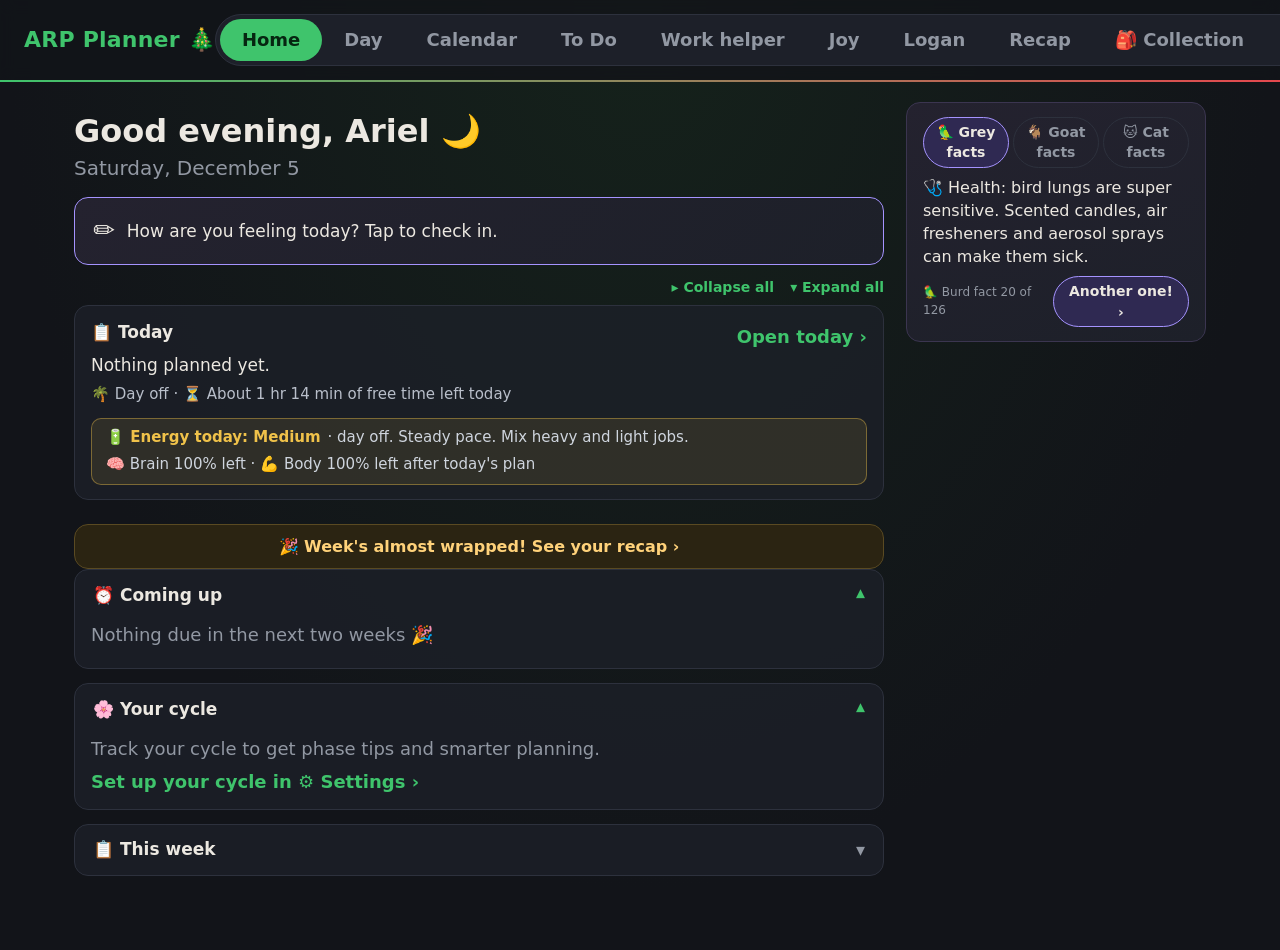
==== commit 725a8ee2: "Publish 20261025-161622 Co-Authored-By: Claude Opus 5.5 <noreply@anthropic.com>" ====
--- a/index.html
+++ b/index.html
@@ -24,6 +24,7 @@
       <button id="tab-joy" class="tab" role="tab" title="Rejuvenation: hobbies and fun">Joy</button>
       <button id="tab-logan" class="tab" role="tab" title="What Logan's up to">Logan</button>
       <button id="tab-recap" class="tab" role="tab">Recap</button>
+      <button id="tab-collection" class="tab" role="tab" title="Your collection: effects, loot, bosses and weekly titles"><span class="tab-long">🎒 Collection</span><span class="tab-short">Collect</span></button>
       <button id="tab-settings" class="tab tab-icon" role="tab" title="Settings: cycle and fitness setup">⚙️</button>
     </nav>
   </header>
@@ -387,6 +388,12 @@
     </section>
 
     <!-- LOGAN: his Google Calendar (shared with her), read-only -->
+    <section id="collection-view" hidden>
+      <h2 class="month-title">🎒 Collection</h2>
+      <p class="hint-small">Everything you've earned, found and beaten. Nothing in here can ever be lost 💛</p>
+      <div id="collection-body"></div>
+    </section>
+
     <section id="logan-view" hidden>
       <div class="nav-row">
         <button id="logan-prev" class="nav-btn">&#8249;</button>
@@ -652,6 +659,7 @@
   <script src="logan.js"></script>
   <script src="funfacts.js"></script>
   <script src="awards.js"></script>
+  <script src="game.js"></script>
   <script src="workhelp.js"></script>
 </body>
 </html>
--- a/style.css
+++ b/style.css
@@ -1,2426 +1,2561 @@
-:root {
-  color-scheme: dark;
-  --bg: #121419;
-  --bg-glow: #1a1d26;
-  --card: #1d2029;
-  --card-hover: #232733;
-  --ink: #ece8e1;
-  --muted: #9298a3;
-  --line: #2d313d;
-  --accent: #4fc1a6;
-  --accent-ink: #0f2a24;
-  --accent-soft: #17302b;
-  --today: #f0a24a;
-  --today-ink: #ffcf96;
-  --today-soft: #33261a;
-  --danger: #e2686a;
-  --danger-soft: #3a1e20;
-  --done: #6b717c;
-  --field: #15171d;
-  --radius: 14px;
-}
-
-* { box-sizing: border-box; }
-[hidden] { display: none !important; }
-
-body {
-  margin: 0;
-  min-height: 100vh;
-  background: radial-gradient(ellipse at top, var(--bg-glow), var(--bg) 70%) fixed, var(--bg);
-  color: var(--ink);
-  font: 18px/1.45 "Segoe UI", system-ui, sans-serif;
-  overflow-x: hidden;
-}
-
-button { font: inherit; cursor: pointer; }
-
-.topbar {
-  display: flex;
-  align-items: center;
-  justify-content: space-between;
-  padding: 14px 24px;
-  background: rgba(18, 20, 25, .85);
-  backdrop-filter: blur(8px);
-  border-bottom: 1px solid var(--line);
-  position: sticky;
-  top: 0;
-  z-index: 5;
-}
-.brand { margin: 0; font-size: 22px; color: var(--accent); letter-spacing: .01em; }
-
-.tabs { display: flex; background: var(--card); border: 1px solid var(--line); border-radius: 999px; padding: 4px; }
-.tab {
-  white-space: nowrap;   /* "To Do" stays on one line */
-  border: 0; background: transparent; color: var(--muted);
-  padding: 8px 22px; border-radius: 999px; font-weight: 600;
-}
-.tab:hover { color: var(--ink); }
-.tab.active { background: var(--accent); color: var(--accent-ink); }
-
-main { max-width: 820px; margin: 0 auto; padding: 20px 24px 60px; }
-main:has(#day-view:not([hidden])) { max-width: 1180px; }
-
-main:has(#home-view:not([hidden])) { max-width: 1180px; }
-.tab-icon { padding: 8px 14px; font-size: 17px; }
-
-/* Pencil check-in button (Day tab) */
-.heading-right { display: flex; align-items: center; gap: 10px; }
-.pencil-btn {
-  border: 1px solid var(--line); background: var(--card); color: var(--ink);
-  border-radius: 999px; padding: 6px 14px; font-size: 18px; line-height: 1.2;
-}
-.pencil-btn:hover { border-color: #a593ff; }
-.pencil-btn.glow, .home-checkin.glow {
-  border-color: #a593ff;
-  animation: pencil-glow 1.8s ease-in-out infinite;
-}
-@keyframes pencil-glow {
-  0%, 100% { box-shadow: 0 0 0 0 rgba(165, 147, 255, .0), 0 0 6px rgba(165, 147, 255, .35); }
-  50% { box-shadow: 0 0 0 6px rgba(165, 147, 255, .18), 0 0 18px rgba(165, 147, 255, .75); }
-}
-.list-head .spacer { flex: 1; }
-.list-head { margin-top: 10px; }
-.energy-pill {
-  font-size: 14px; font-weight: 700; padding: 3px 10px; border-radius: 999px; color: var(--energy);
-  border: 1px solid color-mix(in srgb, var(--energy) 45%, transparent); background: color-mix(in srgb, var(--energy) 10%, transparent);
-}
-
-/* Check-in popup */
-.checkin-dlg { padding: 22px 24px; }
-.checkin-dlg h2 { margin: 0; }
-.checkin-dlg .checkin-tabs { margin-top: 6px; }
-#checkin-dialog { width: min(620px, 94vw); }
-
-/* Suggestions (planner-made, kept apart from her own tasks) */
-.suggest-card {
-  margin-top: 22px; border: 1px dashed #4a4466; border-radius: var(--radius);
-  padding: 14px 16px; background: rgba(165, 147, 255, .04);
-}
-.suggest-card h3 { margin: 0 0 10px; font-size: 17px; color: #cfc4ff; }
-#suggest-list { display: flex; flex-direction: column; gap: 10px; }
-.suggest-cycle { border-left: 4px solid var(--phase); background: #1a1c24; border-radius: 8px; padding: 8px 12px; }
-.suggest-cycle-head { font-weight: 700; }
-.suggest-cycle ul { margin: 4px 0 0; padding-left: 18px; font-size: 15px; color: #d4d8df; }
-.suggest-note { font-size: 15px; color: #cfd5de; }
-.suggest-card .load-warning { margin-top: 0; }
-
-/* Home */
-.hello { margin: 6px 0 14px; }
-.hello-title { font-size: 32px; font-weight: 800; }
-.home-checkin {
-  width: 100%; display: flex; align-items: center; gap: 12px; text-align: left;
-  border: 1px solid #3b3550; background: linear-gradient(135deg, #24222f, #1d2029); color: var(--ink);
-  border-radius: var(--radius); padding: 14px 18px; font-size: 17px; margin-bottom: 14px;
-}
-.home-checkin:hover { border-color: #a593ff; }
-.hc-pencil { font-size: 26px; }
-.hc-text { flex: 1; }
-.hc-edit { color: #a593ff; font-weight: 700; font-size: 14px; white-space: nowrap; }
-.home-card { background: var(--card); border: 1px solid var(--line); border-radius: var(--radius); padding: 14px 16px; margin-bottom: 14px; }
-.home-card h3 { margin: 0 0 8px; font-size: 17px; }
-.home-card-head { display: flex; justify-content: space-between; align-items: center; }
-.home-summary { margin: 0 0 6px; font-size: 17px; }
-.home-up { font-weight: 700; color: var(--today-ink); margin-bottom: 4px; }
-.home-rec { color: #ffb3c9; margin-bottom: 4px; }
-.home-empty { color: var(--muted); margin: 2px 0 6px; }
-.dl-row {
-  width: 100%; display: flex; align-items: center; gap: 10px; text-align: left; padding: 7px 4px;
-  border: 0; border-bottom: 1px solid #262a34; background: transparent; color: var(--ink); font-size: 16px;
-}
-.dl-row:last-child { border-bottom: 0; }
-.dl-row:hover { background: #20242e; }
-.dl-dot { width: 10px; height: 10px; border-radius: 50%; flex: none; }
-.dl-title { flex: 1; }
-.dl-when { color: var(--muted); font-size: 14px; }
-
-/* Settings */
-.view-title.sub { margin-top: 26px; }
-.cycle-history { display: flex; align-items: center; gap: 6px; flex-wrap: wrap; margin-top: 12px; }
-.start-chip { display: inline-flex; align-items: center; gap: 4px; font-size: 14px; background: #2a1c24; border: 1px solid #5a2e44; border-radius: 999px; padding: 2px 4px 2px 10px; }
-.start-x { border: 0; background: transparent; color: var(--muted); font-size: 12px; padding: 0 6px; }
-.start-x:hover { color: var(--danger); }
-.cycle-q input[type=date] { font: inherit; font-size: 15px; background: var(--field); color: var(--ink); border: 1px solid var(--line); border-radius: 8px; padding: 3px 8px; }
-
-/* Calendar: holidays + due markers */
-.cell.holiday { background: color-mix(in srgb, var(--hol) 16%, var(--card)); border-color: color-mix(in srgb, var(--hol) 55%, transparent); }
-.cell.holiday.today { border-color: var(--today); }
-.hol-name { font-size: 12px; font-weight: 700; color: color-mix(in srgb, var(--hol) 70%, white); white-space: nowrap; overflow: hidden; text-overflow: ellipsis; }
-.cell-due { font-size: 14px; margin-left: 2px; }
-
-/* Day view: tasks + side panel */
-.day-layout { display: grid; grid-template-columns: minmax(0, 1fr) 300px; gap: 22px; align-items: start; }
-.day-side { position: sticky; top: 84px; display: flex; flex-direction: column; gap: 14px; max-height: calc(100vh - 100px); overflow-y: auto; }
-@media (max-width: 960px) {
-  .day-layout { grid-template-columns: 1fr; }
-  .day-side { position: static; max-height: none; }
-}
-.side-card { background: var(--card); border: 1px solid var(--line); border-radius: var(--radius); padding: 14px 16px; }
-.side-card h3 { margin: 0 0 6px; font-size: 17px; }
-.side-note { margin: 4px 0 10px; color: #cfd5de; font-size: 15px; }
-.pt-chip { display: inline-block; font-size: 13px; font-weight: 700; color: #ffd27a; background: #2b2412; border: 1px solid #5a4a22; border-radius: 999px; padding: 2px 10px; }
-.idea { border: 1px solid #2f3442; background: #191c24; border-radius: 12px; padding: 10px 12px; margin-bottom: 10px; }
-.idea-head { display: flex; justify-content: space-between; gap: 8px; align-items: baseline; }
-.idea-title { font-weight: 700; font-size: 16px; }
-.idea-badge { flex: none; font-size: 12px; font-weight: 700; padding: 1px 8px; border-radius: 999px; }
-.i-light { background: #16271f; color: #7fdcab; }
-.i-moderate { background: #2b2412; color: #ffd27a; }
-.i-hard { background: #2e1b1f; color: #ff8f8f; }
-.idea-meta { color: var(--muted); font-size: 13px; margin: 2px 0 4px; }
-.idea-moves { margin: 4px 0 8px; padding-left: 18px; font-size: 14px; color: #d4d8df; }
-.idea-moves li { margin: 1px 0; }
-.idea-add {
-  width: 100%; border: 1px dashed #2f6f61; background: var(--accent-soft); color: var(--accent);
-  border-radius: 9px; padding: 6px; font-weight: 700; font-size: 14px;
-}
-.idea-add.added { border-style: solid; background: transparent; color: var(--muted); cursor: default; }
-.link-btn { border: 0; background: none; color: var(--accent); font-weight: 700; padding: 0; }
-
-/* Fun facts */
-.fun-card { background: linear-gradient(160deg, #24222f, #1d2029); border-color: #3b3550;
-  position: relative; overflow: hidden; }   /* the parrot / goat runs across inside the card */
-.fun-tabs { display: flex; gap: 4px; margin-bottom: 8px; }
-.fun-tab { flex: 1; border: 1px solid var(--line); background: transparent; color: var(--muted); border-radius: 999px; padding: 4px 6px; font-weight: 700; font-size: 14px; }
-.fun-tab.active { background: #2f2952; border-color: #a593ff; color: var(--ink); }
-.fun-fact { font-size: 16px; line-height: 1.45; min-height: 92px; }
-.fun-fact.pop { animation: fact-pop .35s cubic-bezier(.3, 1.6, .5, 1); }
-@keyframes fact-pop { from { transform: scale(.94); opacity: 0; } to { transform: scale(1); opacity: 1; } }
-.fun-foot { display: flex; justify-content: space-between; align-items: center; margin-top: 8px; }
-.fun-count { font-size: 12px; color: var(--muted); }
-.fun-next { border: 1px solid #a593ff; background: #2f2952; color: var(--ink); border-radius: 999px; padding: 4px 12px; font-weight: 700; font-size: 14px; }
-.fun-next:hover { filter: brightness(1.15); }
-
-/* Energy line + held jobs */
-.energy-line {
-  margin-top: 12px; padding: 8px 14px; border-radius: 10px; font-size: 15px; color: #cfd5de;
-  background: color-mix(in srgb, var(--energy) 10%, transparent); border: 1px solid color-mix(in srgb, var(--energy) 40%, transparent);
-}
-.energy-line b { color: var(--energy); margin-right: 2px; }
-.section-label.s-workout { color: #f0c24a; }
-.section-label.s-held { color: #8f95a3; }
-.chip.held { color: #b8bdc8; border-style: dashed; }
-.chip.good-day { color: #7fdcab; border-color: #24533c; background: #16271f; }
-.move-btn {
-  flex: none; align-self: center; border: 1px solid var(--line); background: var(--field); color: var(--ink);
-  border-radius: 999px; padding: 4px 12px; font-size: 13px; font-weight: 700;
-}
-.move-btn:hover { border-color: var(--accent); }
-#task-form.is-workout .chore-only, #task-form.is-task .chore-only { display: block; }
-#task-form.is-workout #f-area, #task-form.is-task #f-area { display: none; }
-
-/* Burnout warnings (physical jobs on workdays) */
-.task.risk { box-shadow: inset 5px 0 0 #ff9f43; border-color: #6b4a22; }
-.chip.burnout { color: #ffc27a; border-color: #8a5a1f; background: #2e2112; white-space: normal; }
-.chip.burnout.high { color: #ff9b8f; border-color: #8a2f2a; background: #33181a; animation: risk-pulse 2.4s ease-in-out infinite; }
-@keyframes risk-pulse { 50% { box-shadow: 0 0 0 3px rgba(255, 110, 90, .18); } }
-.load-warning {
-  margin-top: 8px; padding: 8px 14px; border-radius: 10px; font-size: 15px; font-weight: 600;
-  color: #ffc27a; background: #2e2112; border: 1px solid #8a5a1f;
-}
-
-/* Calendar workout markers */
-.cell-fit { font-size: 15px; margin-left: auto; margin-right: 2px; }
-.cell .cell-top { justify-content: flex-start; gap: 2px; flex-wrap: nowrap; white-space: nowrap; }
-.cell .cell-mood, .cell .cell-fit { font-size: 13px; }
-.cell .cell-due { font-size: 12px; }
-.cell-top .cell-mood { margin-left: auto; }
-.cell-top .cell-fit + .cell-mood { margin-left: 0; }
-.cell-fit.planned { opacity: .8; }
-.fit-legend { display: flex; gap: 14px; flex-wrap: wrap; margin-top: 8px; font-size: 14px; color: var(--muted); }
-
-/* Fitness view */
-.view-title { margin: 4px 0 2px; }
-.goal-grid { display: grid; grid-template-columns: repeat(3, 1fr); gap: 10px; margin: 10px 0 16px; }
-.goal {
-  display: flex; align-items: center; gap: 10px; text-align: left; padding: 12px 14px; border-radius: 12px;
-  border: 1px solid var(--line); background: var(--card); color: var(--ink); font-weight: 600;
-}
-.goal:hover { border-color: #4a5060; }
-.goal.on { border-color: var(--accent); background: var(--accent-soft); }
-.goal-emoji { font-size: 22px; }
-.goal-label { flex: 1; }
-.goal-check { color: var(--accent); font-weight: 800; }
-.fit-card { background: var(--card); border: 1px solid var(--line); border-radius: var(--radius); padding: 14px 16px; margin-bottom: 14px; }
-.fit-card h3 { margin: 0 0 8px; font-size: 17px; }
-.fit-row { display: flex; align-items: center; gap: 10px; flex-wrap: wrap; margin: 6px 0; }
-.fit-label { color: var(--muted); font-size: 15px; }
-.fit-row select, .fit-row input[type=date] {
-  font: inherit; font-size: 15px; background: var(--field); color: var(--ink); border: 1px solid var(--line); border-radius: 8px; padding: 4px 8px;
-}
-.pt-countdown { color: #ffd27a; font-weight: 700; }
-.day-chips { display: flex; gap: 6px; flex-wrap: wrap; }
-.chip-btn { border: 1px solid var(--line); background: var(--field); color: var(--muted); border-radius: 999px; padding: 4px 12px; font-weight: 600; font-size: 14px; }
-.chip-btn.on { background: #17302b; border-color: var(--accent); color: var(--ink); }
-.week-plan { display: grid; grid-template-columns: repeat(7, 1fr); gap: 6px; }
-.wp-day { background: #191c24; border: 1px solid #2f3442; border-radius: 10px; padding: 8px; font-size: 13px; cursor: pointer; display: flex; flex-direction: column; gap: 2px; }
-.wp-day:hover { border-color: var(--accent); }
-.wp-day.today { border-color: var(--today); }
-.wp-name { font-weight: 700; font-size: 14px; }
-.wp-work, .wp-cycle { color: var(--muted); }
-.wp-focus { margin-top: 4px; font-weight: 700; color: var(--ink); }
-.wp-focus.rest { color: #8f95a3; font-weight: 600; }
-@media (max-width: 700px) {
-  .goal-grid { grid-template-columns: 1fr 1fr; }
-  .week-plan { grid-template-columns: repeat(4, 1fr); }
-}
-
-.nav-row { display: flex; gap: 10px; align-items: center; flex-wrap: wrap; }
-.nav-btn {
-  border: 1px solid var(--line); background: var(--card); color: var(--ink);
-  padding: 10px 18px; border-radius: 10px; font-weight: 600;
-}
-.nav-btn:hover { border-color: var(--accent); background: var(--card-hover); }
-.nav-btn.today { background: var(--today-soft); border-color: var(--today); color: var(--today-ink); }
-#day-view .nav-row .today { margin: 0 auto; }
-
-.day-heading {
-  display: flex; align-items: center; justify-content: space-between;
-  margin: 26px 0 4px;
-}
-.weekday { font-size: 34px; font-weight: 700; line-height: 1.1; }
-.date { font-size: 20px; color: var(--muted); }
-.badge {
-  font-size: 16px; font-weight: 700; padding: 6px 14px; border-radius: 999px;
-  background: var(--today-soft); color: var(--today-ink); border: 1px solid #5a3f22;
-}
-.badge:empty { display: none; }
-.badge.not-today, [data-mode="light"] .badge.not-today { background: color-mix(in srgb, var(--muted) 18%, transparent); color: var(--muted); border: 1px dashed var(--muted); }
-.progress { color: var(--muted); font-size: 16px; min-height: 1.4em; }
-
-/* Mood check-in */
-.mood-card {
-  margin: 18px 0 6px; padding: 14px 18px; border-radius: var(--radius);
-  background: linear-gradient(135deg, #22202f, #1d2029); border: 1px solid #343046;
-}
-.mood-question { font-size: 19px; font-weight: 600; margin-bottom: 10px; }
-.mood-card.answered .mood-question { font-size: 17px; color: #d9d2f0; }
-.mood-options { display: flex; gap: 8px; flex-wrap: wrap; }
-.mood-btn {
-  display: flex; flex-direction: column; align-items: center; gap: 2px;
-  min-width: 74px; padding: 8px 10px; border-radius: 12px;
-  border: 1px solid var(--line); background: var(--card); color: var(--muted);
-  transition: transform .12s, border-color .12s, background .12s;
-}
-.mood-btn:hover { transform: translateY(-2px); border-color: #8c7ad8; color: var(--ink); }
-.mood-btn.chosen { background: #2f2952; border-color: #a593ff; color: var(--ink); }
-.mood-emoji { font-size: 28px; line-height: 1.1; }
-.mood-label { font-size: 14px; font-weight: 600; }
-.mood-options.answered .mood-btn { min-width: 56px; padding: 4px 8px; }
-.mood-options.answered .mood-emoji { font-size: 20px; }
-.mood-options.answered .mood-btn:not(.chosen) { opacity: .55; }
-.checkin-tabs { display: flex; gap: 4px; margin: -4px 0 12px; border-bottom: 1px solid #343046; }
-.ck-tab {
-  border: 0; background: transparent; color: var(--muted); font-weight: 600; font-size: 15px;
-  padding: 6px 12px 8px; border-bottom: 2px solid transparent; margin-bottom: -1px;
-}
-.ck-tab:hover { color: var(--ink); }
-.ck-tab.active { color: var(--ink); border-bottom-color: #a593ff; }
-.checkin-reply { color: #d9d2f0; margin: -4px 0 10px; font-size: 16px; }
-
-/* Cycle tab */
-.cycle-head { display: flex; align-items: center; gap: 8px; font-size: 18px; font-weight: 700; }
-.cycle-dot { width: 12px; height: 12px; border-radius: 50%; background: var(--phase); box-shadow: 0 0 8px var(--phase); }
-.cycle-blurb { color: #cfc8e6; margin: 4px 0 10px; font-size: 16px; }
-.cycle-grid { display: grid; grid-template-columns: repeat(3, 1fr); gap: 10px; }
-.cycle-col { background: #1a1c24; border: 1px solid #2d2f3e; border-radius: 10px; padding: 8px 12px; }
-.cycle-col-title { font-size: 13px; font-weight: 700; text-transform: uppercase; letter-spacing: .05em; color: #a99bd0; }
-.cycle-col ul { margin: 4px 0 0; padding-left: 18px; font-size: 15px; }
-.cycle-col li { margin: 2px 0; }
-.cycle-fact { margin-top: 10px; font-size: 15px; color: #e8dfff; background: #2a2440; border-radius: 10px; padding: 8px 12px; }
-.cycle-q { display: flex; align-items: center; gap: 6px; flex-wrap: wrap; margin-top: 12px; }
-.cycle-q-text { font-weight: 600; margin-right: 6px; }
-.pill-btn {
-  border: 1px solid var(--line); background: var(--card); color: var(--ink);
-  padding: 5px 14px; border-radius: 999px; font-weight: 600; font-size: 15px;
-}
-.pill-btn.day { padding: 5px 0; width: 36px; }
-.pill-btn:hover { border-color: #e8607a; }
-.pill-btn.chosen { background: #4a2030; border-color: #e8607a; }
-.cycle-settings { margin-top: 12px; font-size: 14px; color: var(--muted); }
-.cycle-settings select {
-  font: inherit; background: var(--field); color: var(--ink); border: 1px solid var(--line);
-  border-radius: 8px; padding: 2px 6px; margin: 0 2px;
-}
-.disclaimer { margin-top: 6px; font-size: 12px; color: #6f7480; }
-
-/* Recovery day */
-.recovery-card {
-  border-radius: var(--radius); padding: 14px 18px;
-  background: linear-gradient(135deg, #3a1f2c, #251c27); border: 1px solid #6b3550;
-}
-.recovery-title { font-size: 19px; font-weight: 800; color: #ffb3c9; }
-.recovery-text { color: #f0d5de; margin: 2px 0 10px; font-size: 16px; }
-.recovery-ideas { display: flex; flex-direction: column; gap: 6px; }
-.recovery-idea {
-  display: flex; align-items: center; gap: 10px; text-align: left;
-  background: rgba(255, 255, 255, .04); border: 1px solid #5a2e44; border-radius: 10px;
-  color: var(--ink); padding: 8px 12px; font-size: 16px;
-}
-.recovery-idea:hover { border-color: #ff8fb1; }
-.ri-check {
-  flex: none; width: 22px; height: 22px; border-radius: 50%; border: 2px solid #ff8fb1;
-  display: grid; place-items: center; font-size: 13px; font-weight: 800; color: #2a0f1a;
-}
-.recovery-idea.done { color: #b99aa8; text-decoration: line-through; }
-.recovery-idea.done .ri-check { background: #ff8fb1; }
-.tucked {
-  width: 100%; border: 1px dashed #2f5a45; background: transparent; color: #6fd6a0;
-  border-radius: var(--radius); padding: 10px; font-weight: 600;
-}
-.recap-nudge {
-  margin-top: 10px; width: 100%; border: 1px solid #5a4a22; background: #2b2412; color: #ffd27a;
-  border-radius: var(--radius); padding: 10px; font-weight: 700; font-size: 16px;
-}
-
-/* Summary + sort */
-.list-head { display: flex; align-items: center; gap: 12px; justify-content: space-between; margin-top: 16px; flex-wrap: wrap; }
-.day-summary { margin: 0; font-size: 17px; color: var(--ink); flex: 1; min-width: 240px; }
-.sort-toggle { display: flex; background: var(--card); border: 1px solid var(--line); border-radius: 999px; padding: 3px; }
-.sort-btn { border: 0; background: transparent; color: var(--muted); padding: 5px 14px; border-radius: 999px; font-size: 14px; font-weight: 600; }
-.sort-btn.active { background: #2d3240; color: var(--ink); }
-
-.task-list { list-style: none; padding: 0; margin: 14px 0 18px; display: grid; gap: 10px; }
-.section-label {
-  font-size: 15px; font-weight: 700; color: var(--muted);
-  text-transform: uppercase; letter-spacing: .06em; margin-top: 12px;
-}
-.section-label.s-schedule { color: var(--accent); }
-.section-label.s-important { color: #ff7b7b; }
-.section-label.s-chores { color: #c7a6ff; }
-.section-label.s-optional { color: #6fd6a0; }
-.area-label { font-size: 14px; font-weight: 600; color: #a99bd0; margin: 2px 0 -4px 4px; }
-
-/* Importance stripe + chips */
-.task.lvl-optional, .task.lvl-important, .task[style*="--lvl"] { box-shadow: inset 5px 0 0 var(--lvl); }
-.task.done { box-shadow: none; }
-.meta { display: flex; gap: 6px; flex-wrap: wrap; margin-top: 4px; }
-.chip {
-  font-size: 13px; font-weight: 600; padding: 2px 9px; border-radius: 999px;
-  background: #272b36; color: #b9bfca; border: 1px solid #333846;
-}
-.chip.due { color: var(--chip); border-color: var(--chip); background: color-mix(in srgb, var(--chip) 14%, transparent); }
-.chip.imp { color: #ff8f8f; border-color: #6b2f33; background: #2e1b1f; }
-.chip.opt { color: #7fdcab; border-color: #24533c; background: #16271f; }
-.task {
-  position: relative;
-  display: flex; align-items: flex-start; gap: 16px;
-  background: var(--card); border: 1px solid var(--line); border-radius: var(--radius);
-  padding: 14px 18px; cursor: pointer;
-  transition: background .15s, border-color .15s;
-}
-.task:hover { border-color: var(--accent); background: var(--card-hover); }
-.task.next { border: 2px solid var(--today); box-shadow: 0 0 0 4px rgba(240, 162, 74, .08); }
-.task .check-btn {
-  flex: none; width: 34px; height: 34px; border-radius: 50%;
-  border: 2px solid var(--accent); background: transparent; color: var(--accent-ink);
-  font-size: 20px; font-weight: 800; line-height: 1; margin-top: 2px;
-}
-.task .check-btn:hover { background: var(--accent-soft); }
-.task.done .check-btn, .task.finishing .check-btn { background: var(--accent); }
-.task.finishing .check-btn { animation: pop .35s ease-out; }
-.task .time { flex: none; width: 92px; font-weight: 700; color: var(--accent); padding-top: 4px; }
-.task .time.anytime { color: var(--muted); font-weight: 600; }
-.task .body { flex: 1 1 220px; min-width: 0; padding-top: 3px; }
-/* Narrow screens: the buttons drop under the task instead of squeezing its title. */
-.task { flex-wrap: wrap; }
-.task .row-actions { flex-wrap: wrap; justify-content: flex-end; max-width: 100%; }
-.task .title { font-size: 20px; font-weight: 600; word-wrap: break-word; }
-.task .notes { color: var(--muted); font-size: 16px; white-space: pre-wrap; margin-top: 2px; }
-.task .next-pill {
-  flex: none; align-self: center; font-size: 13px; font-weight: 700;
-  background: var(--today); color: #2a1a08; padding: 3px 10px; border-radius: 999px;
-}
-.task.done { background: #191b22; }
-.task.done .title { text-decoration: line-through; text-decoration-thickness: 2px; color: var(--done); }
-.task.done .time, .task.done .notes { color: var(--done); }
-
-@keyframes pop { 0% { transform: scale(.7); } 60% { transform: scale(1.18); } 100% { transform: scale(1); } }
-
-/* ---- Animal finish animation (see animals.js) ---- */
-.title-text { position: relative; }
-.strike {
-  position: absolute; left: 0; height: 3px; width: 0;
-  border-radius: 3px; pointer-events: none;
-  box-shadow: 0 0 6px currentColor;
-}
-.critter {
-  position: absolute; top: 0; left: 0; z-index: 4;
-  pointer-events: none; will-change: transform, opacity;
-  filter: drop-shadow(0 3px 4px rgba(0, 0, 0, .5));
-}
-.critter svg { display: block; width: 100%; height: 100%; overflow: visible; }
-.critter .leg { transform-box: fill-box; transform-origin: 50% 0; animation: gallop .26s ease-in-out infinite alternate; }
-.critter .leg.alt { animation-delay: -.26s; }
-.critter .wing { transform-box: fill-box; transform-origin: 50% 100%; animation: flap .14s ease-in-out infinite alternate; }
-.critter .wing.far { animation-delay: -.07s; }
-.critter .shin { transform-box: fill-box; transform-origin: 50% 0; animation: knee .26s ease-in-out infinite alternate; }
-.critter .shin.alt { animation-delay: -.26s; }
-.critter .tail { transform-box: fill-box; transform-origin: 100% 100%; animation: wag .2s ease-in-out infinite alternate; }
-.critter .head { transform-box: fill-box; transform-origin: 20% 90%; animation: nod .26s ease-in-out infinite alternate; }
-.critter .lottie-inner { width: 100%; height: 100%; }
-.say-bubble {
-  position: absolute; transform: translate(-10%, -100%);
-  white-space: nowrap; padding: 4px 11px; border-radius: 14px;
-  background: #fffaf0; color: #1b1d24; border: 2px solid var(--say);
-  font: 800 16px/1.2 "Comic Sans MS", "Segoe UI", system-ui, sans-serif; letter-spacing: .02em;
-  animation: say-pop .35s cubic-bezier(.3, 1.6, .5, 1) both, say-wiggle .5s ease-in-out .35s infinite alternate;
-}
-.say-bubble::after {
-  content: ""; position: absolute; left: 14px; bottom: -8px;
-  border: 7px solid transparent; border-top-color: var(--say); border-bottom: 0;
-}
-@keyframes say-pop { from { transform: translate(-10%, -100%) scale(.2); opacity: 0; } to { transform: translate(-10%, -100%) scale(1); opacity: 1; } }
-@keyframes say-wiggle { from { transform: translate(-10%, -100%) rotate(-3deg); } to { transform: translate(-10%, -100%) rotate(3deg); } }
-@keyframes knee { from { transform: rotate(-4deg); } to { transform: rotate(32deg); } }
-@keyframes wag { from { transform: rotate(-12deg); } to { transform: rotate(14deg); } }
-@keyframes nod { from { transform: rotate(-3deg); } to { transform: rotate(5deg); } }
-@keyframes gallop { from { transform: rotate(30deg); } to { transform: rotate(-30deg); } }
-@keyframes flap { from { transform: scaleY(1); } to { transform: scaleY(-.55); } }
-.puff {
-  position: absolute; z-index: 3; width: 10px; height: 10px; border-radius: 50%;
-  background: rgba(200, 190, 170, .45); pointer-events: none;
-}
-
-.empty { color: var(--muted); text-align: center; padding: 30px 0 10px; font-size: 19px; }
-
-.add-btn {
-  width: 100%; border: 2px dashed #2f6f61; background: var(--accent-soft);
-  color: var(--accent); font-weight: 700; font-size: 20px;
-  padding: 16px; border-radius: var(--radius);
-}
-.add-btn:hover { background: #1c3a34; border-color: var(--accent); }
-
-/* Month view */
-.month-title { margin: 0 8px; min-width: 230px; text-align: center; font-size: 26px; }
-#this-month { margin-left: auto; }
-.hint { color: var(--muted); margin: 10px 0 14px; font-size: 16px; }
-.month-grid { display: grid; grid-template-columns: repeat(7, 1fr); gap: 6px; }
-.dow { text-align: center; font-weight: 700; color: var(--muted); font-size: 15px; padding: 4px 0; }
-.cell {
-  min-height: 96px; background: var(--card); border: 1px solid var(--line);
-  border-radius: 10px; padding: 6px 8px; text-align: left; color: var(--ink);
-  display: flex; flex-direction: column; gap: 3px; overflow: hidden;
-}
-.cell:hover { border-color: var(--accent); background: var(--card-hover); }
-.cell.other { opacity: .35; }
-.cell.today { border: 2px solid var(--today); background: var(--today-soft); }
-.cell .num { font-weight: 700; font-size: 17px; }
-.cell-top { display: flex; justify-content: space-between; align-items: center; }
-.cell-mood { font-size: 16px; }
-.cell .peek[style*="--dot"]::before {
-  content: ""; display: inline-block; width: 7px; height: 7px; border-radius: 50%;
-  background: var(--dot); margin-right: 4px; vertical-align: 1px;
-}
-.cell .peek.due { color: #f3b26b; }
-.cell.has-phase { position: relative; }
-.cell.has-phase::after {
-  content: ""; position: absolute; left: 6px; right: 6px; bottom: 4px; height: 4px;
-  border-radius: 4px; background: var(--phase);
-}
-.cell.has-phase.predicted::after {
-  background: repeating-linear-gradient(90deg, var(--phase) 0 6px, transparent 6px 10px); opacity: .75;
-}
-.phase-legend { display: flex; gap: 14px; flex-wrap: wrap; margin-top: 12px; font-size: 14px; color: var(--muted); align-items: center; }
-.phase-legend span::before {
-  content: ""; display: inline-block; width: 14px; height: 4px; border-radius: 4px;
-  background: var(--phase); margin-right: 6px; vertical-align: 3px;
-}
-
-/* Recap */
-#recap-view .nav-row { gap: 8px; }
-.recap-title { min-width: 0; flex: 1; font-size: 24px; }
-.nav-btn:disabled { opacity: .35; cursor: default; }
-.recap-headline { font-size: 19px; margin: 16px 0 12px; }
-.tiles { display: grid; grid-template-columns: repeat(3, 1fr); gap: 10px; margin-bottom: 14px; }
-.tile { background: var(--card); border: 1px solid var(--line); border-radius: 12px; padding: 12px 14px; }
-.tile-value { font-size: 26px; font-weight: 800; }
-.tile-label { color: var(--muted); font-size: 14px; }
-.chart-card { background: var(--card); border: 1px solid var(--line); border-radius: var(--radius); padding: 14px 16px; margin-bottom: 14px; }
-.chart-card h3 { margin: 0 0 8px; font-size: 17px; }
-.chart-head { display: flex; justify-content: space-between; align-items: center; flex-wrap: wrap; gap: 8px; }
-.chart-row { display: grid; grid-template-columns: 1fr 1fr; gap: 14px; }
-.chart-row .chart-card { margin-bottom: 0; }
-.legend { display: flex; gap: 14px; font-size: 14px; color: var(--muted); }
-.legend-item { display: flex; align-items: center; gap: 6px; }
-.swatch { display: inline-block; width: 10px; height: 10px; border-radius: 3px; margin-right: 6px; }
-.legend-item .swatch { margin-right: 0; }
-.bars { width: 100%; height: auto; display: block; }
-.bars .grid { stroke: #2a2e39; stroke-width: 1; }
-.bars .axis { stroke: #3a3f4c; stroke-width: 1; }
-.bars .tick { fill: #8a909b; font-size: 12px; }
-.bars .tick.today { fill: var(--today-ink); font-weight: 700; }
-.bars .bar-total { fill: var(--ink); font-size: 12px; font-weight: 700; }
-.bars .hit { fill: transparent; }
-.bars .hit:hover { fill: rgba(255, 255, 255, .04); }
-.hbar-row { display: grid; grid-template-columns: 130px 1fr 60px; align-items: center; gap: 8px; padding: 3px 0; font-size: 15px; }
-.hbar-track { height: 12px; background: #23262f; border-radius: 6px; overflow: hidden; }
-.hbar-fill { height: 100%; border-radius: 0 6px 6px 0; }
-.hbar-value { color: var(--muted); font-size: 14px; text-align: right; }
-.empty-chart { color: var(--muted); margin: 6px 0; }
-.chart-tip {
-  position: fixed; z-index: 50; pointer-events: none; background: #0d0f14; color: var(--ink);
-  border: 1px solid #3a3f4c; border-radius: 8px; padding: 8px 10px; font-size: 14px;
-  box-shadow: 0 8px 24px rgba(0, 0, 0, .5);
-}
-.chart-tip .tip-title { font-weight: 700; margin-bottom: 4px; }
-.chart-tip .tip-total { margin-top: 4px; color: var(--muted); }
-@media (max-width: 600px) {
-  .tiles { grid-template-columns: repeat(2, 1fr); }
-  .chart-row, .cycle-grid { grid-template-columns: 1fr; }
-}
-.cell .peek {
-  font-size: 12.5px; line-height: 1.2; color: var(--muted);
-  display: flex; gap: 3px; align-items: flex-start;
-  white-space: normal; overflow-wrap: break-word; word-break: normal;      /* the whole name, wrapped */
-}
-.cell .peek-emoji { flex: none; font-size: 12px; }
-.cell .peek-text { min-width: 0; }
-.cell .peek.done { text-decoration: line-through; opacity: .6; }
-.cell .more { font-size: 12px; color: var(--accent); font-weight: 700; }
-
-/* Dialog */
-dialog {
-  border: 1px solid var(--line); border-radius: 18px; padding: 0; width: min(520px, 94vw);
-  background: var(--card); color: var(--ink);
-  box-shadow: 0 24px 70px rgba(0, 0, 0, .6);
-}
-dialog::backdrop { background: rgba(5, 6, 10, .65); }
-#task-form { padding: 24px 26px; }
-#task-form h2 { margin: 0; }
-.dialog-day { margin: 2px 0 16px; color: var(--muted); }
-.field { display: block; margin-bottom: 16px; }
-.field > span { display: block; font-weight: 700; margin-bottom: 6px; }
-.field em { font-weight: 400; color: var(--muted); }
-.field input[type=text], .field textarea, .field select {
-  width: 100%; font: inherit; padding: 10px 12px;
-  border: 1px solid var(--line); border-radius: 10px; background: var(--field); color: var(--ink);
-}
-.field input::placeholder, .field textarea::placeholder { color: #5d636e; }
-.field input:focus, .field textarea:focus, .field select:focus { outline: 2px solid var(--accent); border-color: transparent; }
-.when-row { display: flex; gap: 8px; align-items: center; }
-.when-row select { width: auto; min-width: 84px; cursor: pointer; }
-.when-row #f-hour { min-width: 130px; }
-.when-row select:disabled { opacity: .4; cursor: default; }
-.colon { font-weight: 700; }
-#task-form { max-height: 88vh; overflow-y: auto; }
-.seg { display: flex; gap: 6px; flex-wrap: wrap; }
-.seg button {
-  flex: 1; min-width: 90px; padding: 9px 10px; border-radius: 10px; font-weight: 600;
-  border: 1px solid var(--line); background: var(--field); color: var(--muted);
-}
-.seg button:hover { color: var(--ink); border-color: #4a5060; }
-.seg button.active { background: #2d3240; color: var(--ink); border-color: var(--accent); }
-.seg .p-optional.active { background: #16271f; border-color: #4cc38a; color: #7fdcab; }
-.seg .p-important.active { background: #2e1b1f; border-color: #ef5a5a; color: #ff8f8f; }
-.chore-only { display: none; }
-#task-form.is-chore .chore-only { display: block; }
-.check { display: flex; align-items: center; gap: 8px; font-weight: 600; cursor: pointer; }
-.check input { width: 20px; height: 20px; accent-color: var(--accent); }
-.field .check { margin-bottom: 8px; }
-.due-row { display: flex; align-items: center; gap: 10px; flex-wrap: wrap; margin-bottom: 4px; }
-.due-row input[type=date] {
-  font: inherit; padding: 8px 10px; border: 1px solid var(--line); border-radius: 10px;
-  background: var(--field); color: var(--ink);
-}
-.hint-small { flex-basis: 100%; margin: 4px 0 0; font-size: 14px; color: var(--muted); }
-.hint-small .g { color: #6fd6a0; }
-.hint-small .r { color: #ff7b7b; }
-.dialog-buttons { display: flex; gap: 10px; align-items: center; margin-top: 8px; }
-.spacer { flex: 1; }
-.dialog-buttons button { border-radius: 10px; padding: 10px 20px; font-weight: 700; border: 1px solid var(--line); }
-.primary { background: var(--accent); color: var(--accent-ink); border-color: var(--accent) !important; }
-.primary:hover { filter: brightness(1.08); }
-.secondary { background: transparent; color: var(--ink); }
-.secondary:hover { background: var(--card-hover); }
-.danger { background: transparent; color: var(--danger); border-color: #5a2a2c !important; }
-.danger:hover { background: var(--danger-soft); }
-.danger[data-armed] { background: var(--danger); color: #1a0b0b; }
-.error-bar {
-  position: fixed; bottom: 16px; left: 50%; transform: translateX(-50%); z-index: 70;   /* above cards and the tab bar */
-  width: max-content; max-width: min(560px, calc(100vw - 32px)); cursor: pointer;
-  background: var(--danger); color: #1a0b0b; font-weight: 600; padding: 12px 20px; border-radius: 10px;
-}
-
-@media (max-width: 600px) {
-  body { font-size: 17px; }
-  main { padding: 14px 14px 50px; }
-  .topbar { padding: 10px 14px; }
-  .task .time { width: 72px; }
-  .cell { min-height: 60px; padding: 4px 3px; }
-  .cell .peek { font-size: 9.5px; line-height: 1.15; gap: 1px; }      /* phone: emoji + the name, no time */
-  .cell .peek-emoji { font-size: 10px; }
-  .cell .peek-time { display: none; }
-  .cell .peek-text { display: -webkit-box; -webkit-line-clamp: 3; -webkit-box-orient: vertical; overflow: hidden; overflow-wrap: anywhere; }
-  .cell .peek[style*="--dot"]::before { display: none; }
-}
-
-@media (prefers-reduced-motion: reduce) {
-  .critter, .puff { display: none; }
-}
-
-/* ================= Compact Day tab ================= */
-#day-view .nav-row .nav-btn { padding: 6px 12px; font-size: 15px; }
-#day-view .day-heading { margin: 12px 0 2px; }
-#day-view .weekday { font-size: 26px; }
-#day-view .date { font-size: 16px; }
-#day-view .badge { font-size: 14px; padding: 4px 12px; }
-#day-view .pencil-btn { padding: 4px 12px; font-size: 16px; }
-#day-view .list-head { margin-top: 6px; }
-#day-view .task-list { gap: 6px; margin: 8px 0 12px; }
-#day-view .section-label { font-size: 13px; margin-top: 6px; }
-#day-view .area-label { font-size: 12px; margin: 0 0 -2px 4px; }
-#day-view .task { padding: 7px 12px; gap: 10px; align-items: center; }
-#day-view .task .check-btn { width: 26px; height: 26px; font-size: 15px; margin-top: 0; border-width: 2px; }
-#day-view .task .time { width: 70px; padding-top: 0; font-size: 15px; }
-#day-view .task .body { padding-top: 0; }
-#day-view .task .title { font-size: 17px; }
-#day-view .task .notes { font-size: 14px; white-space: nowrap; overflow: hidden; text-overflow: ellipsis; margin-top: 0; }
-#day-view .meta { margin-top: 2px; gap: 4px; }
-#day-view .chip { font-size: 12px; padding: 1px 7px; }
-#day-view .next-pill { font-size: 12px; padding: 2px 8px; }
-#day-view .add-btn { padding: 9px; font-size: 17px; }
-#day-view .empty { padding: 14px 0 6px; font-size: 17px; }
-#day-view .tucked { padding: 6px; font-size: 15px; }
-#day-view .suggest-card { margin-top: 14px; padding: 10px 12px; }
-#day-view .suggest-card h3 { margin-bottom: 8px; font-size: 16px; }
-#day-view #suggest-list { gap: 8px; }
-#day-view .recovery-card { padding: 10px 12px; }
-#day-view .recovery-title { font-size: 17px; }
-#day-view .recovery-text { font-size: 15px; margin-bottom: 6px; }
-#day-view .recovery-ideas { flex-direction: row; flex-wrap: wrap; gap: 6px; }
-#day-view .recovery-idea { padding: 4px 10px; font-size: 14px; gap: 6px; }
-#day-view .ri-check { width: 18px; height: 18px; font-size: 11px; }
-#day-view .suggest-cycle ul { font-size: 14px; }
-#day-view .day-side { gap: 10px; }
-#day-view .side-card { padding: 10px 12px; }
-#day-view .idea { padding: 8px 10px; margin-bottom: 8px; }
-#day-view .idea-moves { font-size: 13px; margin: 2px 0 6px; }
-
-/* Row actions: move / change workout / delete */
-.row-actions { display: flex; align-items: center; gap: 4px; margin-left: auto; flex: none; }
-.icon-btn {
-  width: 32px; height: 32px; border-radius: 8px; border: 1px solid transparent; background: transparent;
-  font-size: 16px; line-height: 1; opacity: .45; transition: opacity .15s, background .15s;
-}
-.task:hover .icon-btn { opacity: .85; }
-.icon-btn:hover { opacity: 1 !important; background: #2a2e39; border-color: var(--line); }
-.icon-btn.trash:hover { background: var(--danger-soft); border-color: #5a2a2c; }
-
-/* Undo toast */
-.toast {
-  position: fixed; bottom: 18px; left: 50%; transform: translateX(-50%); z-index: 60;
-  display: flex; align-items: center; gap: 14px; background: #0d0f14; color: var(--ink);
-  border: 1px solid #3a3f4c; border-radius: 12px; padding: 10px 14px; font-weight: 600;
-  box-shadow: 0 10px 30px rgba(0, 0, 0, .5);
-}
-.toast button { border: 1px solid var(--accent); background: var(--accent-soft); color: var(--accent); border-radius: 8px; padding: 4px 12px; font-weight: 700; }
-
-/* Change-workout list */
-#swap-dialog { width: min(560px, 94vw); }
-.swap-list { max-height: 60vh; overflow-y: auto; display: flex; flex-direction: column; gap: 4px; margin: 6px 0; }
-.swap-group { font-size: 13px; font-weight: 700; color: var(--muted); text-transform: uppercase; letter-spacing: .05em; margin: 8px 0 2px; }
-.swap-item {
-  display: flex; align-items: center; gap: 10px; text-align: left; padding: 8px 10px; border-radius: 10px;
-  border: 1px solid var(--line); background: var(--field); color: var(--ink); font-size: 15px;
-}
-.swap-item:hover { border-color: var(--accent); }
-.swap-title { flex: 1; font-weight: 600; }
-.swap-min { color: var(--muted); font-size: 13px; }
-.print-btn { margin-left: auto; }
-#day-view .nav-row .today { margin: 0 auto; }
-
-/* ================= Print / Save as PDF ================= */
-@page { margin: 12mm; }
-@page cal { size: landscape; margin: 10mm; }
-@media print {
-  :root {
-    --bg: #fff; --bg-glow: #fff; --card: #fff; --card-hover: #fff; --ink: #111; --muted: #555;
-    --line: #bbb; --field: #fff; --accent: #1f7a65; --accent-soft: #fff; --today: #c27012; --today-ink: #8a4b0f;
-    --today-soft: #fff5e8; --done: #888;
-  }
-  * { animation: none !important; box-shadow: none !important; }
-  html, body { background: #fff !important; color: #111; font-size: 13px; }
-  body { -webkit-print-color-adjust: exact; print-color-adjust: exact; }
-  .topbar, .day-side, .nav-row button, .add-btn, .row-actions, .sort-toggle, .pencil-btn, .energy-pill,
-  .toast, .error-bar, .chart-tip, dialog, .hint, .tucked, #suggest-card, .critter, .say-bubble { display: none !important; }
-  main { max-width: none !important; padding: 0; }
-  .day-layout { display: block; }
-  .nav-row { justify-content: center; }
-  .day-heading { margin: 0 0 6px; }
-  .task { background: #fff !important; border: 1px solid #bbb; break-inside: avoid; padding: 5px 10px; }
-  .task.done .title { color: #888; }
-  .task .check-btn { border-color: #333; background: #fff; color: #111; }
-  .task.done .check-btn { background: #ddd; }
-  .chip, .chip.burnout, .chip.held, .chip.imp, .chip.opt, .chip.good-day, .chip.due {
-    background: #fff !important; color: #333 !important; border-color: #999 !important;
-  }
-  .section-label { color: #333 !important; }
-  .badge { border-color: #c27012; }
-  /* Calendar on its own landscape page */
-  #month-view { page: cal; }
-  .month-grid { gap: 3px; }
-  .cell { min-height: 92px; background: #fff; border: 1px solid #999; break-inside: avoid; color: #111; }
-  .cell.other { opacity: .4; }
-  .cell.today { background: #fff5e8; }
-  .cell.holiday { background: color-mix(in srgb, var(--hol) 14%, white); }
-  .cell .peek { color: #333; }
-  .phase-legend, .fit-legend { color: #333; }
-}
-
-/* Keep rows inside their column (one-line notes must not widen the list) */
-.task-list { grid-template-columns: minmax(0, 1fr); }
-.task-list > li { min-width: 0; }
-#day-view .task .time:empty { display: none; }
-
-@media print {
-  .task .notes { white-space: pre-line !important; overflow: visible !important; }
-}
-
-/* ================= Work schedule ================= */
-.work-pill {
-  font-size: 13px; font-weight: 600; padding: 3px 10px; border-radius: 999px; color: #b9bfca;
-  border: 1px solid var(--line); background: var(--card);
-}
-.work-pill.over { color: #ffc27a; border-color: #8a5a1f; background: #2e2112; }
-.home-work { color: #b9bfca; font-size: 15px; margin-bottom: 4px; }
-.home-work.over { color: #ffc27a; font-weight: 600; }
-.chip.clash { color: #9ec5ff; border-color: #2f4a6e; background: #18233a; }
-.work-hours { display: flex; flex-direction: column; gap: 6px; margin-top: 8px; }
-.wh-row { display: flex; align-items: center; gap: 10px; flex-wrap: wrap; padding: 6px 10px; border-radius: 10px; background: var(--field); border: 1px solid var(--line); }
-.wh-row.on { border-color: color-mix(in srgb, var(--accent) 40%, var(--line)); }
-.wh-day { width: 100px; font-weight: 700; }
-.wh-toggle { border: 1px solid var(--line); background: var(--card); color: var(--muted); border-radius: 999px; padding: 3px 12px; font-weight: 700; font-size: 14px; min-width: 86px; }
-.wh-toggle.on { color: var(--ink); border-color: var(--accent); background: var(--accent-soft); }
-.wh-times { display: flex; align-items: center; gap: 6px; flex-wrap: wrap; }
-.wh-times select { font: inherit; font-size: 14px; background: var(--card); color: var(--ink); border: 1px solid var(--line); border-radius: 8px; padding: 3px 6px; }
-.wh-to, .wh-off, .wh-len { color: var(--muted); font-size: 14px; }
-.wh-len { margin-left: 4px; font-weight: 600; }
-.work-hours .link-btn { align-self: flex-start; margin-top: 4px; font-size: 14px; }
-@media print { .work-pill { display: none !important; } }
-
-/* ================= Free-time timer + endless-task warning ================= */
-.free-timer {
-  margin: 8px 0 4px; padding: 8px 12px; border-radius: 12px;
-  background: linear-gradient(135deg, color-mix(in srgb, var(--accent) 12%, var(--card)), var(--card));
-  border: 1px solid color-mix(in srgb, var(--accent) 35%, var(--line));
-}
-.ft-top { display: flex; align-items: baseline; justify-content: space-between; gap: 10px; }
-.ft-label { font-weight: 700; font-size: 15px; }
-.ft-time { font-size: 22px; font-weight: 800; font-variant-numeric: tabular-nums; color: var(--accent); }
-.ft-bar { height: 6px; border-radius: 6px; background: color-mix(in srgb, var(--ink) 10%, transparent); margin: 6px 0 4px; overflow: hidden; }
-.ft-fill { display: block; height: 100%; border-radius: 6px; background: var(--accent); transition: width .6s; }
-.ft-sub { font-size: 13px; color: var(--muted); }
-.free-timer.tight { border-color: #c98a2a; }
-.free-timer.tight .ft-time, .free-timer.tight .ft-fill { color: #f0a24a; background-color: transparent; }
-.free-timer.tight .ft-fill { background: #f0a24a; }
-.free-timer.over { border-color: #b33a3a; background: linear-gradient(135deg, rgba(226, 104, 106, .14), var(--card)); }
-.free-timer.over .ft-time { color: var(--danger); }
-.overload { margin: 6px 0 4px; padding: 10px 14px; border-radius: 12px; font-size: 15px; font-weight: 600; line-height: 1.4; }
-.overload.red { color: #ffb0a8; background: #3a1a1c; border: 1px solid #8a2f2a; animation: risk-pulse 2.4s ease-in-out infinite; }
-.overload.amber { color: #ffc27a; background: #2e2112; border: 1px solid #8a5a1f; }
-.home-work.over { color: #ff9b8f; }
-
-/* Sleep rows */
-.wh-len.short { color: #f0a24a; }
-
-/* Calendar: work-days view */
-.work-toggle.on { background: #1b2b45; border-color: #4a8ad8; color: #cfe3ff; }
-.cell.workday { background: color-mix(in srgb, #3f7fd6 18%, var(--card)); border-color: color-mix(in srgb, #3f7fd6 50%, transparent); }
-.cell.offday { background: color-mix(in srgb, #3fbf6a 16%, var(--card)); border-color: color-mix(in srgb, #3fbf6a 50%, transparent); }
-.cell.workday.today, .cell.offday.today { border: 2px solid var(--today); }
-.work-tag { font-size: 11px; font-weight: 700; color: var(--muted); white-space: nowrap; overflow: hidden; text-overflow: ellipsis; }
-.cell.workday .work-tag { color: #8fb8f0; }
-.cell.offday .work-tag { color: #7fdcab; }
-.lg-work { color: #3f7fd6; } .lg-off { color: #3fbf6a; }
-@media print { .free-timer, .overload { display: none !important; } }
-
-.cell .cell-top { order: -1; }
-
-
-/* ================= Task end times ================= */
-.task .time .time-end { display: block; font-size: 12px; font-weight: 600; color: var(--muted); }
-.when-row + .when-row { margin-top: 6px; }
-.when-label { width: 46px; font-weight: 600; color: var(--muted); font-size: 15px; }
-.end-only { display: none; }
-#task-form.is-event .end-only, #task-form.is-workout .end-only { display: flex; }
-#task-form.is-event p.end-only, #task-form.is-workout p.end-only { display: block; }
-#task-form.is-event .chore-only { display: block; }
-#task-form.is-event #f-area { display: none; }
-
-/* ================= Trash = set it on fire ================= */
-.task.burning { animation: burn-row 1.15s ease-in forwards; pointer-events: none; z-index: 2; }
-.task.burning .title-text, .task.burning .time, .task.burning .meta { animation: char-text 1.15s ease-in forwards; }
-@keyframes burn-row {
-  0%   { }
-  25%  { background: #5a2410; border-color: #ff8a3d; box-shadow: 0 0 22px rgba(255, 120, 40, .7), inset 0 -20px 30px rgba(255, 90, 20, .35); }
-  60%  { background: #2a140c; border-color: #a2481c; filter: sepia(.8) brightness(.7); transform: scale(.99) rotate(-.4deg); }
-  85%  { opacity: .55; filter: grayscale(1) brightness(.35); transform: scale(.97) translateY(4px); }
-  100% { opacity: 0; filter: grayscale(1) brightness(.2) blur(2px); transform: scale(.94) translateY(10px); }
-}
-@keyframes char-text { 0% { } 30% { color: #ffcf7a; text-shadow: 0 0 8px #ff7a2a; } 70% { color: #3a2a20; text-shadow: none; } 100% { color: #1a1410; } }
-.fire { position: absolute; inset: 0; pointer-events: none; overflow: visible; }
-.flame {
-  position: absolute; bottom: -8px; opacity: 0; transform-origin: 50% 100%;
-  animation: flame-rise .95s ease-out forwards;
-  filter: drop-shadow(0 0 6px rgba(255, 120, 30, .8));
-}
-@keyframes flame-rise {
-  0%   { opacity: 0; transform: translateY(10px) scale(.3); }
-  25%  { opacity: 1; transform: translateY(-6px) scale(1.25) rotate(-6deg); }
-  55%  { opacity: 1; transform: translateY(-18px) scale(1.05) rotate(5deg); }
-  100% { opacity: 0; transform: translateY(-40px) scale(.5) rotate(-3deg); }
-}
-.ember {
-  position: absolute; bottom: 4px; width: 4px; height: 4px; border-radius: 50%;
-  background: #ffb347; box-shadow: 0 0 6px #ff7a1a; opacity: 0;
-  animation: ember-rise .8s ease-out forwards;
-}
-@keyframes ember-rise { 0% { opacity: 0; } 20% { opacity: 1; } 100% { opacity: 0; transform: translate(var(--drift), -60px); } }
-.smoke { position: absolute; right: 30%; top: -4px; font-size: 26px; opacity: 0; animation: smoke-puff .9s ease-out .6s forwards; }
-@keyframes smoke-puff { 0% { opacity: 0; transform: scale(.5); } 40% { opacity: .8; } 100% { opacity: 0; transform: translate(-30px, -30px) scale(1.6); } }
-
-/* ================= Fire floor (overloaded day / month) ================= */
-#fire-floor {
-  position: fixed; left: 0; right: 0; bottom: 0; height: 90px; z-index: 4; pointer-events: none; overflow: hidden;
-  background: linear-gradient(to top, rgba(255, 90, 20, .45), rgba(255, 140, 40, .18) 45%, transparent);
-}
-#fire-floor[data-level="1"] { height: 60px; background: linear-gradient(to top, rgba(255, 110, 30, .28), rgba(255, 150, 50, .08) 50%, transparent); }
-#fire-floor[data-level="1"] .ff-flame { opacity: .55; transform-origin: 50% 100%; scale: .7; }
-.ff-flame {
-  position: absolute; bottom: -10px; transform-origin: 50% 100%;
-  filter: drop-shadow(0 0 8px rgba(255, 120, 30, .9));
-  animation: ff-flicker 1s ease-in-out infinite alternate;
-}
-@keyframes ff-flicker {
-  0%   { transform: translateY(6px) scaleY(.85) rotate(-4deg); }
-  50%  { transform: translateY(-4px) scaleY(1.15) rotate(3deg); }
-  100% { transform: translateY(2px) scaleY(.95) rotate(-2deg); }
-}
-.ff-ember {
-  position: absolute; bottom: 10px; width: 4px; height: 4px; border-radius: 50%;
-  background: #ffb347; box-shadow: 0 0 6px #ff7a1a; opacity: 0;
-  animation: ff-ember 2.4s ease-out infinite;
-}
-@keyframes ff-ember { 0% { opacity: 0; transform: none; } 15% { opacity: 1; } 100% { opacity: 0; transform: translate(var(--drift), -85px); } }
-.ff-label {
-  position: absolute; left: 50%; bottom: 14px; transform: translateX(-50%); white-space: nowrap;
-  background: rgba(30, 10, 4, .85); color: #ffd2a6; border: 1px solid #ff8a3d; border-radius: 999px;
-  padding: 5px 14px; font-weight: 700; font-size: 14px; box-shadow: 0 0 18px rgba(255, 110, 30, .5);
-}
-#fire-floor[data-level="1"] .ff-label { bottom: 8px; font-size: 13px; }
-body.on-fire main { padding-bottom: 110px; }
-@media (prefers-reduced-motion: reduce) { .ff-flame, .ff-ember { animation: none; } }
-@media print { #fire-floor { display: none !important; } }
-@media screen { [data-mode="light"] .ff-label { background: rgba(255, 244, 232, .95); color: #9a3c0a; } }
-
-/* ================= Chaos meter ================= */
-.chaos { display: flex; align-items: center; gap: 10px; margin-top: 6px; }
-.chaos-label { font-size: 13px; font-weight: 700; white-space: nowrap; }
-.chaos-track {
-  flex: 1; height: 12px; border-radius: 999px; overflow: hidden; position: relative;
-  background: color-mix(in srgb, var(--ink) 10%, transparent);
-}
-.chaos-track::after {   /* quarter tick marks */
-  content: ""; position: absolute; inset: 0;
-  background: repeating-linear-gradient(90deg, transparent 0 calc(25% - 1px), rgba(0, 0, 0, .35) calc(25% - 1px) 25%);
-}
-.chaos-fill {
-  height: 100%; width: 0; border-radius: 999px; transition: width .8s cubic-bezier(.3, 1.3, .5, 1);
-  background: linear-gradient(90deg, #4cc38a 0%, #b6d34a 30%, #f0c24a 50%, #f08a24 72%, #e2484e 90%, #b3162c 100%);
-  background-repeat: no-repeat;
-}
-.chaos-track.maxed { animation: chaos-shake .45s ease-in-out infinite; box-shadow: 0 0 10px rgba(226, 72, 78, .7); }
-@keyframes chaos-shake { 0%, 100% { transform: translateX(0); } 25% { transform: translateX(-2px) rotate(-.4deg); } 75% { transform: translateX(2px) rotate(.4deg); } }
-.chaos-value { font-size: 13px; font-weight: 700; white-space: nowrap; min-width: 128px; text-align: right; }
-.chaos-note { font-size: 12px; color: #f0a24a; margin-top: 3px; }
-@media screen { [data-mode="light"] .chaos-note { color: #a35c0c; } [data-mode="light"] .chaos-track::after { background: repeating-linear-gradient(90deg, transparent 0 calc(25% - 1px), rgba(255, 255, 255, .8) calc(25% - 1px) 25%); } }
-
-/* Mood-first reordering */
-.mood-mode { border-left: 4px solid #a593ff; background: color-mix(in srgb, #a593ff 8%, transparent); border-radius: 8px; padding: 8px 12px; font-size: 15px; }
-.chip.mood { color: #d9ccff; border-color: #5a4a8a; background: #2a2440; }
-@media screen { [data-mode="light"] .chip.mood { color: #6b55c4; border-color: #ddd3f5; background: #f6f2ff; } }
-
-/* ================= Chaos flask (left column of the Day tab) ================= */
-main:has(#day-view:not([hidden])) { max-width: 1300px; }
-.day-layout.with-chaos { grid-template-columns: 104px minmax(0, 1fr) 300px; }
-.chaos-side {
-  position: sticky; top: 84px; display: flex; flex-direction: column; align-items: center; gap: 6px;
-  padding-top: 4px; text-align: center;
-}
-.chaos-title { font-size: 12px; font-weight: 800; letter-spacing: .08em; text-transform: uppercase; color: var(--muted); }
-.flask { position: relative; width: 58px; height: 290px; margin-top: 18px; }
-.flask-cap {
-  position: absolute; top: 0; left: -5px; right: -5px; height: 14px; z-index: 3; border-radius: 6px;
-  background: linear-gradient(#5a606e, #343946); border: 1px solid #6b7282;
-}
-.flask-glass {
-  position: absolute; top: 10px; bottom: 0; left: 0; right: 0; overflow: hidden;
-  border: 3px solid rgba(215, 225, 255, .38); border-top: 0; border-radius: 0 0 30px 30px;
-  background: rgba(255, 255, 255, .035);
-  box-shadow: inset 0 0 12px rgba(255, 255, 255, .06);
-}
-.flask-glass::after {   /* glass shine */
-  content: ""; position: absolute; left: 7px; top: 14px; width: 6px; height: 72%; border-radius: 6px; z-index: 2;
-  background: linear-gradient(rgba(255, 255, 255, .28), rgba(255, 255, 255, .02));
-}
-.flask-ticks {
-  position: absolute; inset: 0; z-index: 2; pointer-events: none;
-  background: repeating-linear-gradient(to top, transparent 0 calc(25% - 2px), rgba(255, 255, 255, .22) calc(25% - 2px) 25%);
-  -webkit-mask: linear-gradient(90deg, transparent 70%, #000 70%); mask: linear-gradient(90deg, transparent 70%, #000 70%);
-}
-.flask-liquid {
-  --liq: hsl(135, 78%, 50%);
-  position: absolute; left: 0; right: 0; bottom: 0; height: 3%;
-  background: linear-gradient(to top, color-mix(in srgb, var(--liq) 70%, black), var(--liq) 85%, color-mix(in srgb, var(--liq) 70%, white));
-  box-shadow: 0 0 18px color-mix(in srgb, var(--liq) 55%, transparent);
-  transition: height 1.1s cubic-bezier(.3, 1.4, .5, 1), box-shadow .6s;
-}
-.flask-liquid::before {   /* sloshing surface */
-  content: ""; position: absolute; left: -20px; right: -20px; top: -5px; height: 10px;
-  background: radial-gradient(ellipse at 50% 100%, color-mix(in srgb, var(--liq) 70%, white) 60%, transparent 62%) 0 0 / 20px 10px repeat-x;
-  animation: slosh 1.6s linear infinite;
-}
-@keyframes slosh { from { transform: translateX(0); } to { transform: translateX(20px); } }
-.bubbles { position: absolute; inset: 0; overflow: hidden; }
-.bubble {
-  position: absolute; bottom: -10px; border-radius: 50%;
-  background: radial-gradient(circle at 35% 35%, rgba(255, 255, 255, .85), rgba(255, 255, 255, .25) 60%, rgba(255, 255, 255, .1));
-  border: 1px solid rgba(255, 255, 255, .55);
-  animation: bubble-up 2.5s ease-in infinite, bubble-sway .9s ease-in-out infinite alternate;
-}
-@keyframes bubble-up {
-  0% { bottom: -10px; opacity: 0; transform: scale(.5); }
-  12% { opacity: .95; }
-  85% { opacity: .9; transform: scale(1.1); }
-  100% { bottom: 100%; opacity: 0; transform: scale(1.4); }
-}
-@keyframes bubble-sway { from { margin-left: calc(var(--sway) * -1); } to { margin-left: var(--sway); } }
-/* ---- shadow smoke (tasks without a time) ---- */
-.flask-shadow { position: absolute; left: 0; right: 0; top: 0; bottom: 3%; z-index: 1; pointer-events: none; overflow: hidden;
-  transition: bottom 1.1s cubic-bezier(.3, 1.4, .5, 1);
-  background: linear-gradient(to top, rgba(18, 8, 32, .55), rgba(10, 4, 20, .15) 70%, transparent); }
-.flask-shadow[data-level="2"] { background: linear-gradient(to top, rgba(20, 6, 36, .75), rgba(12, 4, 24, .3) 75%, rgba(0, 0, 0, .1)); }
-.flask-shadow[data-level="3"] { background: linear-gradient(to top, rgba(22, 4, 38, .9), rgba(14, 3, 26, .55) 70%, rgba(0, 0, 0, .3)); }
-.wisp { position: absolute; bottom: -30px; border-radius: 50% 50% 45% 55%;
-  background: radial-gradient(circle at 45% 40%, rgba(110, 50, 160, .95), rgba(40, 12, 70, .8) 45%, transparent 72%);
-  filter: blur(3.5px); opacity: 0; animation: wisp-rise 5s ease-in infinite; mix-blend-mode: screen; }
-.wisp:nth-child(3n) { background: radial-gradient(circle at 50% 50%, rgba(5, 0, 12, .95), rgba(10, 2, 22, .7) 50%, transparent 72%);
-  mix-blend-mode: normal; }   /* some wisps are pure shadow, some faintly glow */
-.flask-shadow[data-level="3"] .wisp { background: radial-gradient(circle at 45% 40%, rgba(95, 25, 120, .9), rgba(25, 5, 40, .7) 45%, transparent 70%); }
-@keyframes wisp-rise {
-  0%   { bottom: -30px; opacity: 0; transform: translateX(0) rotate(0) scale(.6); }
-  15%  { opacity: .9; }
-  50%  { transform: translateX(var(--drift)) rotate(calc(var(--spin) / 2)) scale(1); }
-  80%  { opacity: .6; }
-  100% { bottom: 105%; opacity: 0; transform: translateX(calc(var(--drift) * -1)) rotate(var(--spin)) scale(1.5); }
-}
-.shadow-eyes { position: absolute; width: 22px; height: 7px; z-index: 2; opacity: 0;
-  animation: eyes-appear 7s ease-in-out infinite, eyes-wander 9s ease-in-out infinite; }
-.shadow-eyes::before, .shadow-eyes::after { content: ""; position: absolute; top: 0; width: 7px; height: 5px;
-  border-radius: 50% 50% 40% 40%; background: #ff3d6e; box-shadow: 0 0 6px #ff3d6e, 0 0 12px rgba(255, 40, 90, .7);
-  animation: eyes-blink 3.3s infinite; }
-.shadow-eyes::before { left: 0; transform: rotate(12deg); }
-.shadow-eyes::after { right: 0; transform: rotate(-12deg); }
-@keyframes eyes-appear { 0%, 30% { opacity: 0; } 40%, 80% { opacity: 1; } 90%, 100% { opacity: 0; } }
-@keyframes eyes-wander { 0%, 100% { margin-left: 0; } 50% { margin-left: 6px; } }
-@keyframes eyes-blink { 0%, 44%, 52%, 100% { transform: scaleY(1); } 48% { transform: scaleY(.1); } }
-.chaos-shadow-note { border: 1px solid rgba(140, 80, 200, .45); background: rgba(40, 14, 60, .55); color: #d9c2ff;
-  border-radius: 10px; padding: 4px 6px; font-size: 11px; font-weight: 700; line-height: 1.25; max-width: 100px; }
-.chaos-shadow-note:hover { border-color: #b98aff; color: #fff; }
-@media screen { [data-mode="light"] .chaos-shadow-note { background: #f1e8ff; color: #5b2d91; border-color: #cdb4f0; } }
-[data-calm="on"] .shadow-eyes { display: none; }
-[data-calm="on"] .wisp { opacity: .5; bottom: 20%; }
-
-.chaos-emoji { font-size: 30px; line-height: 1; margin-top: 6px; }
-.chaos-side .chaos-value { font-size: 13px; font-weight: 800; min-width: 0; text-align: center; }
-.chaos-side .chaos-note { font-size: 11px; color: #f0a24a; line-height: 1.3; }
-
-/* ---- build-up stages ---- */
-.cracks { position: absolute; inset: 0; width: 100%; height: 100%; z-index: 2; pointer-events: none; }
-.crack { fill: none; stroke: rgba(235, 245, 255, .85); stroke-width: 1.6; stroke-linecap: round; opacity: 0; transition: opacity .5s; }
-.flask-steam { position: absolute; top: -26px; left: 0; right: 0; height: 24px; pointer-events: none; }
-.flask-steam span { position: absolute; left: 30%; bottom: 0; font-size: 16px; opacity: 0; }
-.flask-steam span:last-child { left: 55%; }
-/* 50%+: a nervous wobble */
-.flask[data-stage="2"] { animation: wobble 2.2s ease-in-out infinite; }
-/* 75%+: shaking, first cracks, steam, the cap starts to rattle */
-.flask[data-stage="3"] { animation: shake .5s ease-in-out infinite; }
-.flask[data-stage="3"] .c1 { opacity: 1; }
-.flask[data-stage="3"] .flask-steam span, .flask[data-stage="4"] .flask-steam span { animation: steam 1.6s ease-out infinite; }
-.flask[data-stage="3"] .flask-steam span:last-child, .flask[data-stage="4"] .flask-steam span:last-child { animation-delay: .8s; }
-.flask[data-stage="3"] .flask-cap { animation: cap-rattle .35s ease-in-out infinite; }
-/* 90%+: violent shaking, more cracks, cap hopping, red glow */
-.flask[data-stage="4"] { animation: shake-hard .22s ease-in-out infinite; filter: drop-shadow(0 0 12px rgba(255, 60, 40, .55)); }
-.flask[data-stage="4"] .crack { opacity: 1; }
-.flask[data-stage="4"] .flask-cap { animation: cap-hop .5s ease-in-out infinite; }
-@keyframes wobble { 0%, 100% { transform: rotate(0); } 25% { transform: rotate(-1.5deg); } 75% { transform: rotate(1.5deg); } }
-@keyframes shake { 0%, 100% { transform: translate(0, 0) rotate(0); } 25% { transform: translate(-1.5px, 0) rotate(-1deg); } 75% { transform: translate(1.5px, 0) rotate(1deg); } }
-@keyframes shake-hard { 0%, 100% { transform: translate(0, 0) rotate(0); } 20% { transform: translate(-3px, 1px) rotate(-2deg); } 40% { transform: translate(3px, -1px) rotate(2deg); } 60% { transform: translate(-2px, 0) rotate(-1deg); } 80% { transform: translate(2px, 1px) rotate(1.5deg); } }
-@keyframes cap-rattle { 0%, 100% { transform: rotate(0); } 50% { transform: translateY(-1px) rotate(3deg); } }
-@keyframes cap-hop { 0%, 100% { transform: translateY(0) rotate(0); } 40% { transform: translateY(-9px) rotate(-8deg); } 60% { transform: translateY(-6px) rotate(6deg); } }
-@keyframes steam { 0% { opacity: 0; transform: translateY(6px) scale(.6); } 30% { opacity: .9; } 100% { opacity: 0; transform: translateY(-26px) scale(1.4); } }
-
-/* ---- 100%: KABOOM (repeats every few seconds) ---- */
-.flask-boom { position: absolute; left: 50%; top: 40%; width: 0; height: 0; pointer-events: none; z-index: 5; }
-.boom-word { position: absolute; left: -32px; top: -32px; font-size: 64px; opacity: 0; filter: drop-shadow(0 0 14px rgba(255, 140, 30, .9)); }
-.flask-boom i {
-  position: absolute; left: -5px; top: -5px; width: 10px; height: 10px; border-radius: 50%; opacity: 0;
-  background: var(--liq, #e2484e); box-shadow: 0 0 8px rgba(255, 90, 40, .8);
-}
-.flask.boom .boom-word { animation: boom-word 2.6s ease-out infinite; }
-.flask.boom .flask-boom i { animation: boom-drop 2.6s ease-out infinite; }
-.flask.boom .flask-boom i:nth-child(2) { --dx: -70px; --dy: -60px; }
-.flask.boom .flask-boom i:nth-child(3) { --dx: 70px;  --dy: -55px; }
-.flask.boom .flask-boom i:nth-child(4) { --dx: -85px; --dy: 10px; }
-.flask.boom .flask-boom i:nth-child(5) { --dx: 85px;  --dy: 15px; }
-.flask.boom .flask-boom i:nth-child(6) { --dx: -40px; --dy: -95px; }
-.flask.boom .flask-boom i:nth-child(7) { --dx: 45px;  --dy: -95px; }
-.flask.boom .flask-boom i:nth-child(8) { --dx: -60px; --dy: 70px; }
-.flask.boom .flask-boom i:nth-child(9) { --dx: 60px;  --dy: 75px; }
-.flask.boom .flask-cap { animation: cap-blast 2.6s ease-out infinite; }
-@keyframes boom-word { 0%, 72% { opacity: 0; transform: scale(.2); } 76% { opacity: 1; transform: scale(1.35); } 88% { opacity: 1; transform: scale(1); } 100% { opacity: 0; transform: scale(1.6); } }
-@keyframes boom-drop { 0%, 74% { opacity: 0; transform: translate(0, 0) scale(.4); } 78% { opacity: 1; } 100% { opacity: 0; transform: translate(var(--dx), var(--dy)) scale(1); } }
-@keyframes cap-blast { 0%, 70% { transform: translateY(0) rotate(0); } 76% { transform: translateY(-40px) rotate(-35deg); } 90% { transform: translateY(-20px) rotate(-60deg); } 100% { transform: translateY(0) rotate(0); } }
-
-@media (max-width: 960px) {
-  .day-layout.with-chaos { grid-template-columns: 1fr; }
-  .chaos-side { position: static; flex-direction: row; justify-content: center; gap: 14px; }
-  .flask { height: 130px; width: 44px; margin-top: 18px; }
-}
-@media (prefers-reduced-motion: reduce) {
-  .flask, .flask *, .bubble { animation: none !important; }
-}
-@media print { .chaos-side { display: none !important; } .day-layout.with-chaos { grid-template-columns: 1fr; } }
-@media screen { [data-mode="light"] .flask-glass { border-color: rgba(80, 90, 120, .35); background: rgba(0, 0, 0, .025); } [data-mode="light"] .chaos-side .chaos-note { color: #a35c0c; } }
-
-/* ================= Google Calendar settings ================= */
-.g-lead { margin: 2px 0 8px; }
-.g-steps { margin: 0 0 10px; padding-left: 22px; font-size: 15px; }
-.g-steps li { margin: 3px 0; }
-.g-file { display: inline-flex; align-items: center; gap: 8px; flex-wrap: wrap; font-weight: 700; padding: 8px 12px;
-  border: 1px dashed var(--accent); border-radius: 10px; background: var(--accent-soft); cursor: pointer; }
-.g-file input { font: inherit; font-size: 13px; }
-.g-btn { border: 1px solid var(--line); background: var(--field); color: var(--ink); border-radius: 10px; padding: 7px 14px; font-weight: 700; }
-.g-btn.primary { background: var(--accent); color: var(--accent-ink); border-color: var(--accent); }
-.g-btn:disabled { opacity: .6; cursor: default; }
-.g-btn.danger-link { margin-top: 8px; color: var(--danger); background: transparent; border-color: color-mix(in srgb, var(--danger) 40%, transparent); }
-.g-head { display: flex; align-items: center; justify-content: space-between; gap: 10px; flex-wrap: wrap; }
-.g-ok { font-weight: 700; }
-.g-error { color: var(--danger); font-size: 14px; margin: 4px 0; }
-.g-sub { font-weight: 700; margin: 12px 0 4px; font-size: 15px; }
-.g-cals { display: flex; flex-direction: column; gap: 4px; }
-.g-cal { font-weight: 500; font-size: 15px; }
-.g-dot { width: 10px; height: 10px; border-radius: 50%; display: inline-block; }
-.chip.gcal { color: #9ec5ff; border-color: #2f4a6e; background: #18233a; }
-@media screen { [data-mode="light"] .chip.gcal { color: #2f6db0; border-color: #c4daf2; background: #eef5fd; } }
-.chip.mstodo { color: #b9c7ff; border-color: #3a4580; background: #1c2140; }
-@media screen { [data-mode="light"] .chip.mstodo { color: #3b4fb8; border-color: #cdd5f5; background: #f0f2fd; } }
-/* ================= To Do tab + "Could fit in" ================= */
-.todo-top { display: flex; align-items: center; gap: 10px; flex-wrap: wrap; }
-.todo-top .view-title { margin-bottom: 4px; }
-.todo-empty p { margin: 0 0 10px; }
-.todo-add { display: flex; gap: 8px; flex-wrap: wrap; margin: 6px 0 10px; }
-.todo-add input, .todo-add select { font: inherit; font-size: 15px; padding: 8px 10px; border: 1px solid var(--line); border-radius: 10px;
-  background: var(--field); color: var(--ink); min-width: 0; }
-.todo-add input:not([type]) { flex: 1 1 260px; }
-.todo-filter { display: flex; gap: 6px; flex-wrap: wrap; margin: 0 0 8px; }
-.todo-group { margin-top: 10px; }
-.todo-group-title { font-size: 15px; margin: 8px 0 6px; color: var(--muted); }
-.todo-group.overdue .todo-group-title { color: var(--danger); }
-.todo-group.done-group { opacity: .75; }
-.todo-date { font: inherit; font-size: 12px; padding: 3px 6px; border: 1px solid var(--line); border-radius: 8px;
-  background: var(--field); color: var(--ink); max-width: 130px; }
-.chip.todo-day { color: var(--ink); }
-.chip.todo-late, .todo-late-text { color: var(--danger); }
-.chip.todo-late { border-color: color-mix(in srgb, var(--danger) 45%, transparent); }
-.month-grid .peek.todo { font-style: italic; }
-
-.fitin-card { margin-top: 12px; border: 1px dashed color-mix(in srgb, #7b8ff0 55%, var(--line)); border-radius: 14px;
-  padding: 10px 12px; background: color-mix(in srgb, #7b8ff0 7%, var(--card)); }
-.fitin-head { display: flex; align-items: baseline; justify-content: space-between; gap: 10px; flex-wrap: wrap; }
-.fitin-head h3 { margin: 0 0 6px; font-size: 16px; }
-.fitin-free { font-size: 13px; font-weight: 700; color: var(--muted); }
-.fitin-card.no-room .fitin-free { color: var(--danger); }
-.fitin-list { list-style: none; margin: 0; padding: 0; display: flex; flex-direction: column; gap: 6px; }
-.fitin-item { display: flex; align-items: center; gap: 10px; padding: 6px 8px; border-radius: 10px; background: var(--card); border: 1px solid var(--line); }
-.fitin-text { flex: 1; min-width: 0; display: flex; flex-direction: column; }
-.fitin-title { font-weight: 600; overflow: hidden; text-overflow: ellipsis; white-space: nowrap; }
-.fitin-meta { font-size: 12px; color: var(--muted); }
-.fits-yes { color: #4cc38a; }
-.fits-no { color: #e0a64a; }
-@media print { .fitin-card { display: none !important; } }
-
-/* Google Health check */
-.beta-tag { font-size: 11px; font-weight: 700; padding: 1px 7px; border-radius: 999px; vertical-align: middle;
-  border: 1px solid var(--line); color: var(--muted); }
-.health-results { list-style: none; padding: 0; margin: 6px 0; display: flex; flex-direction: column; gap: 4px; font-size: 15px; }
-.health-results li.none { color: var(--muted); }
-.health-src { font-size: 13px; color: var(--muted); }
-.phone-signin { margin-top: 10px; padding: 10px 12px; border: 1px dashed var(--line); border-radius: 12px; }
-.phone-signin .g-sub:first-child { margin-top: 0; }
-.signin-open { display: inline-block; text-decoration: none; margin: 2px 0 4px; }
-.health-err {font-size: 12px; color: var(--danger); margin-left: 4px; word-break: break-word; }
-
-/* ================= Phone layout: tabs become a bottom bar ================= */
-@media screen and (max-width: 600px) {
-  /* (a backdrop-filter on the header would pin the "fixed" bar inside the header) */
-  .topbar { justify-content: center; padding: 8px 14px; backdrop-filter: none; background: var(--bg); }
-  .next-pill { display: none; }              /* the outline already marks what's next */
-  .task .body { min-width: 0; }
-  .chaos-side .flask { height: 96px; width: 36px; margin-top: 10px; }
-  #day-view .nav-row { gap: 6px; }
-  .topbar .tabs {
-    position: fixed; left: 0; right: 0; bottom: 0; z-index: 20;
-    display: grid; grid-template-columns: repeat(8, 1fr);
-    border-radius: 0; border: 0; border-top: 1px solid var(--line); padding: 4px 4px calc(4px + env(safe-area-inset-bottom));
-    background: color-mix(in srgb, var(--card) 94%, transparent); backdrop-filter: blur(8px);
-  }
-  .topbar .tabs .tab {
-    display: flex; flex-direction: column; align-items: center; gap: 1px;
-    padding: 4px 0; font-size: 11.5px; border-radius: 12px; min-width: 0;
-  }
-  .topbar .tabs .tab::before { font-size: 20px; line-height: 1.2; }
-  #tab-home::before { content: "🏠"; }
-  #tab-day::before { content: "📋"; }
-  #tab-month::before { content: "📅"; }
-  #tab-todo::before { content: "✔️"; }
-  #tab-joy::before { content: "🌈"; }
-  #tab-logan::before { content: "💙"; }
-  #tab-recap::before { content: "📊"; }
-  .topbar .tabs .tab-icon { font-size: 20px; justify-content: center; }
-  .topbar .tabs .tab-icon::after { content: "Settings"; font-size: 11.5px; }
-  main { padding-bottom: calc(84px + env(safe-area-inset-bottom)); }
-  #toast, .toast, .error-bar { bottom: calc(74px + env(safe-area-inset-bottom)); }
-}
-
-/* ================= Settings sections: tap a title to open / close ================= */
-#settings-view .fit-card.section { padding-top: 0; padding-bottom: 0; }
-#settings-view .section-head { display: flex; align-items: center; gap: 8px; margin: 0; padding: 14px 2px; cursor: pointer;
-  user-select: none; border-radius: 10px; }
-#settings-view .section-head:hover { color: var(--accent); }
-#settings-view .section-head:focus-visible { outline: 2px solid var(--accent); outline-offset: 2px; }
-.section-chevron { margin-left: auto; font-size: 18px; color: var(--muted); transition: transform .2s; }
-#settings-view .fit-card.section.open { padding-bottom: 14px; }
-#settings-view .fit-card.section.open .section-chevron { transform: rotate(180deg); color: var(--accent); }
-#settings-view .fit-card.section:not(.open) > :not(.section-head) { display: none !important; }
-
-/* Calendar legend button */
-.legend-btn { display: flex; align-items: center; gap: 8px; margin: 14px 0 6px; padding: 8px 16px; border-radius: 999px;
-  border: 1px solid var(--line); background: var(--card); color: var(--ink); font-weight: 700; font-size: 15px; }
-.legend-btn:hover { border-color: var(--accent); }
-.legend-btn.open .section-chevron { transform: rotate(180deg); color: var(--accent); }
-.legend-box { padding: 6px 14px 10px; border: 1px solid var(--line); border-radius: 14px; background: var(--card); }
-@media print { .legend-btn { display: none; } .legend-box[hidden] { display: block !important; } }
-
-/* ================= 🎯 Focus mode ================= */
-.focus-btn { border: 1px solid var(--accent); background: var(--accent-soft, var(--card)); color: var(--ink);
-  border-radius: 999px; padding: 4px 14px; font-weight: 700; font-size: 15px; }
-.focus-dialog { width: min(560px, 94vw); max-height: 92vh; border: 1px solid var(--line); border-radius: 22px;
-  background: var(--card); color: var(--ink); padding: 18px 20px 20px; box-shadow: 0 20px 60px rgba(0,0,0,.45);
-  box-sizing: border-box; overflow-x: hidden; }
-.focus-dialog::backdrop { background: color-mix(in srgb, var(--bg) 82%, transparent); backdrop-filter: blur(3px); }
-.focus-head { display: flex; align-items: center; gap: 10px; margin-bottom: 10px; }
-.focus-kicker { font-weight: 800; color: var(--accent); }
-.focus-left { color: var(--muted); font-size: 14px; flex: 1; }
-.focus-close { border: 0; background: transparent; color: var(--muted); font-size: 22px; padding: 2px 8px; border-radius: 8px; }
-.focus-appt { padding: 8px 12px; border-radius: 12px; margin-bottom: 12px; font-weight: 600;
-  background: color-mix(in srgb, var(--accent) 10%, var(--card)); border: 1px solid var(--line); }
-.focus-appt.soon { border-color: var(--today); background: color-mix(in srgb, var(--today) 16%, var(--card)); }
-.focus-card { padding: 18px; border-radius: 18px; border: 2px solid color-mix(in srgb, var(--accent) 55%, var(--line));
-  background: color-mix(in srgb, var(--accent) 6%, var(--card)); position: relative; overflow: hidden; }
-.focus-toggles { display: flex; gap: 8px; flex-wrap: wrap; margin: -4px 0 10px; }
-.focus-toggle { border: 1px solid var(--line); background: var(--field); color: var(--muted); border-radius: 999px;
-  padding: 4px 12px; font-size: 13px; font-weight: 700; }
-.focus-toggle.on { border-color: var(--accent); color: var(--ink); background: color-mix(in srgb, var(--accent) 14%, var(--card)); }
-.focus-title { font-size: 28px; font-weight: 800; line-height: 1.2; margin-bottom: 8px; overflow-wrap: anywhere; }
-.focus-chips { display: flex; flex-wrap: wrap; gap: 6px; margin-bottom: 8px; }
-.focus-notes { color: var(--muted); white-space: pre-wrap; margin: 6px 0; }
-.focus-step-now { font-weight: 700; margin: 8px 0 2px; color: var(--accent); }
-.focus-timer { display: flex; align-items: center; gap: 16px; flex-wrap: wrap; margin-top: 14px; }
-.focus-ring { --pct: 360deg; width: 92px; height: 92px; border-radius: 50%; display: grid; place-items: center; flex: none;
-  background: conic-gradient(var(--accent) var(--pct), color-mix(in srgb, var(--muted) 25%, transparent) 0); }
-.focus-ring-text { width: 72px; height: 72px; border-radius: 50%; background: var(--card); display: grid; place-items: center;
-  font-size: 20px; font-weight: 800; font-variant-numeric: tabular-nums; }
-.focus-ring.over { background: var(--today); }
-.focus-timer-btns { display: flex; gap: 8px; flex-wrap: wrap; }
-.focus-timeup { width: 100%; font-weight: 700; color: var(--today); }
-.focus-actions { display: flex; gap: 10px; flex-wrap: wrap; margin-top: 16px; }
-.focus-done { flex: 1 1 100%; border: 0; border-radius: 14px; padding: 14px; font-size: 20px; font-weight: 800;
-  background: var(--accent); color: var(--accent-ink); }
-.focus-skip { flex: 1; border: 1px solid var(--line); background: var(--field); color: var(--ink); border-radius: 12px;
-  padding: 10px; font-weight: 700; }
-.focus-cheer { display: flex; align-items: center; gap: 12px; padding: 10px 14px; margin-bottom: 12px; border-radius: 14px;
-  background: color-mix(in srgb, var(--accent) 16%, var(--card)); animation: focus-pop .5s ease-out; }
-.focus-cheer-emoji { font-size: 40px; animation: focus-bounce .7s ease-out; }
-.focus-cheer-text { font-size: 18px; font-weight: 800; }
-@keyframes focus-pop { from { transform: scale(.85); opacity: 0; } to { transform: none; opacity: 1; } }
-@keyframes focus-bounce { 0% { transform: translateY(10px) rotate(-10deg); } 50% { transform: translateY(-8px) rotate(8deg); } 100% { transform: none; } }
-.focus-empty { text-align: center; padding: 20px 8px; }
-.focus-empty-emoji { font-size: 64px; }
-@media screen and (max-width: 600px) {
-  .focus-dialog { width: 100vw; max-width: 100vw; height: 100dvh; max-height: 100dvh; border-radius: 0; margin: 0; }
-  .focus-title { font-size: 24px; }
-}
-
-/* ================= Calendar: quick look at a day ================= */
-.peek-dialog { width: min(460px, 94vw); max-height: 86vh; border: 1px solid var(--line); border-radius: 20px;
-  background: var(--card); color: var(--ink); padding: 16px 18px 18px; box-shadow: 0 20px 60px rgba(0,0,0,.45);
-  box-sizing: border-box; overflow-x: hidden; }
-.peek-dialog::backdrop { background: color-mix(in srgb, var(--bg) 70%, transparent); }
-.peek-head { display: flex; align-items: flex-start; justify-content: space-between; gap: 10px; }
-.peek-weekday { font-size: 24px; font-weight: 800; }
-.peek-date { color: var(--muted); }
-.peek-facts { display: flex; flex-wrap: wrap; gap: 6px; margin: 10px 0; }
-.peek-fact { font-size: 13px; padding: 3px 10px; border-radius: 999px; border: 1px solid var(--line); background: var(--field); }
-.peek-list { list-style: none; margin: 0; padding: 0; display: flex; flex-direction: column; gap: 4px; max-height: 44vh;
-  overflow-y: auto; overflow-x: hidden; }
-.peek-item { min-width: 0; }
-.peek-name { min-width: 0; }
-.peek-item { display: flex; gap: 10px; padding: 6px 10px; border-radius: 10px; background: var(--field); }
-.peek-item.done { opacity: .55; text-decoration: line-through; }
-.peek-time { flex: none; width: 74px; font-weight: 700; color: var(--accent); font-size: 14px; }
-.peek-name { font-weight: 600; overflow-wrap: anywhere; }
-.peek-len { color: var(--muted); font-weight: 400; font-size: 13px; }
-.peek-empty { color: var(--muted); padding: 6px 2px; }
-.peek-actions { display: flex; gap: 8px; flex-wrap: wrap; margin-top: 14px; }
-.peek-actions .primary { flex: 1; }
-
-/* Calm mode (Settings → Appearance): nothing moves, pulses, glows or explodes. */
-[data-calm="on"] *, [data-calm="on"] *::before, [data-calm="on"] *::after { animation: none !important; transition: none !important; }
-[data-calm="on"] .flask-boom, [data-calm="on"] .flask-steam, [data-calm="on"] #season-fx { display: none !important; }
-[data-calm="on"] .glow { box-shadow: none !important; }
-.calm-check { margin-top: 6px; }
-
-/* Day tab: a clear line between her tasks and the ideas / suggestions below them */
-/* A thick band in the season's colors (--accent → --season-2, from themes.css), with a label pill. */
-.tips-divider { display: flex; align-items: center; gap: 0; margin: 34px 0 14px; }
-.tips-divider::before, .tips-divider::after { content: ""; flex: 1; height: 6px; border-radius: 6px; }
-.tips-divider::before { background: linear-gradient(90deg, transparent, var(--accent)); }
-.tips-divider::after { background: linear-gradient(90deg, var(--season-2, var(--accent)), transparent); }
-.tips-divider span { padding: 6px 16px; border-radius: 999px; font-size: 15px; font-weight: 800; letter-spacing: .04em;
-  color: var(--accent-ink); background: linear-gradient(90deg, var(--accent), var(--season-2, var(--accent)));
-  box-shadow: 0 2px 12px color-mix(in srgb, var(--accent) 35%, transparent); white-space: nowrap; }
-.tips-divider[hidden] { display: none; }
-#day-view .tips-divider ~ .fitin-card { margin-top: 10px; }
-
-.remembered { margin: -4px 0 8px; font-size: 13.5px; font-weight: 600; color: var(--accent); }
-
-/* Steps (sub-tasks from To Do) under a task */
-.steps { list-style: none; margin: 6px 0 2px; padding: 4px 0 0 2px; border-top: 1px dashed var(--line); }
-.steps::before { content: "☑️ " attr(data-progress); display: block; font-size: 12px; color: var(--muted); margin-bottom: 2px; }
-.steps li { margin: 1px 0; }
-.step-row { display: flex; align-items: center; gap: 8px; }
-.step-time { margin-left: auto; flex: none; border: 1px solid var(--line); background: var(--field); color: var(--muted);
-  border-radius: 999px; padding: 1px 9px; font-size: 12.5px; font-weight: 700; }
-.step-time:hover { color: var(--ink); border-color: var(--accent); }
-.step-time.unknown { color: var(--today); border-color: color-mix(in srgb, var(--today) 55%, var(--line));
-  background: color-mix(in srgb, var(--today) 12%, var(--field)); }
-.step-time-pick { margin-left: auto; font: inherit; font-size: 13px; padding: 2px 6px; border-radius: 8px;
-  border: 1px solid var(--accent); background: var(--field); color: var(--ink); }
-.step { display: inline-flex; align-items: center; gap: 8px; font-size: 15px; cursor: pointer; padding: 2px 0; }
-.step input { width: 17px; height: 17px; accent-color: var(--accent); cursor: pointer; }
-.step.done { color: var(--muted); text-decoration: line-through; }
-.move-btn.next-day { white-space: nowrap; }
-/* "Pick a day" chooser */
-.pick-day-dialog { width: min(420px, 94vw); padding: 18px 20px; }
-.pick-day-title { margin: 0 0 14px; font-size: 17px; }
-.pick-day-grid { display: grid; grid-template-columns: repeat(auto-fill, minmax(88px, 1fr)); gap: 8px; }
-.pick-day-btn { display: flex; flex-direction: column; align-items: center; gap: 2px; padding: 10px 6px;
-  border: 1px solid var(--line); border-radius: 12px; background: var(--card-hover); color: var(--ink); font-size: 15px; }
-.pick-day-btn span { color: var(--muted); font-size: 13px; }
-.pick-day-btn:hover, .pick-day-btn:focus-visible { border-color: var(--accent); }
-.pick-day-later { display: flex; align-items: center; gap: 8px; margin: 16px 0 10px; flex-wrap: wrap; }
-.pick-day-later input { flex: 1; min-width: 140px; }
-.move-btn.catch-up { white-space: nowrap; }
-.move-btn.catch-up[data-armed] { border-color: var(--accent); color: var(--accent); }
-.fitin-btns { display: flex; gap: 6px; flex-wrap: wrap; justify-content: flex-end; }
-
-/* PT test events, grouped like the Air Force test */
-#pt-events { flex-direction: column; align-items: stretch; }
-.pt-group { display: flex; flex-wrap: wrap; align-items: center; gap: 6px; }
-.pt-group-name { font-weight: 700; font-size: 14px; color: var(--muted); min-width: 70px; }
-
-/* Time zone */
-.tz-select { font: inherit; font-size: 16px; padding: 8px 10px; border-radius: 10px; border: 1px solid var(--line);
-  background: var(--field); color: var(--ink); max-width: 100%; }
+:root {
+  color-scheme: dark;
+  --bg: #121419;
+  --bg-glow: #1a1d26;
+  --card: #1d2029;
+  --card-hover: #232733;
+  --ink: #ece8e1;
+  --muted: #9298a3;
+  --line: #2d313d;
+  --accent: #4fc1a6;
+  --accent-ink: #0f2a24;
+  --accent-soft: #17302b;
+  --today: #f0a24a;
+  --today-ink: #ffcf96;
+  --today-soft: #33261a;
+  --danger: #e2686a;
+  --danger-soft: #3a1e20;
+  --done: #6b717c;
+  --field: #15171d;
+  --radius: 14px;
+}
+
+* { box-sizing: border-box; }
+[hidden] { display: none !important; }
+
+body {
+  margin: 0;
+  min-height: 100vh;
+  background: radial-gradient(ellipse at top, var(--bg-glow), var(--bg) 70%) fixed, var(--bg);
+  color: var(--ink);
+  font: 18px/1.45 "Segoe UI", system-ui, sans-serif;
+  overflow-x: hidden;
+}
+
+button { font: inherit; cursor: pointer; }
+
+.topbar {
+  display: flex;
+  align-items: center;
+  justify-content: space-between;
+  padding: 14px 24px;
+  background: rgba(18, 20, 25, .85);
+  backdrop-filter: blur(8px);
+  border-bottom: 1px solid var(--line);
+  position: sticky;
+  top: 0;
+  z-index: 5;
+}
+.brand { margin: 0; font-size: 22px; color: var(--accent); letter-spacing: .01em; }
+
+.tabs { display: flex; background: var(--card); border: 1px solid var(--line); border-radius: 999px; padding: 4px; }
+.tab {
+  white-space: nowrap;   /* "To Do" stays on one line */
+  border: 0; background: transparent; color: var(--muted);
+  padding: 8px 22px; border-radius: 999px; font-weight: 600;
+}
+.tab:hover { color: var(--ink); }
+.tab.active { background: var(--accent); color: var(--accent-ink); }
+
+main { max-width: 820px; margin: 0 auto; padding: 20px 24px 60px; }
+main:has(#day-view:not([hidden])) { max-width: 1180px; }
+
+main:has(#home-view:not([hidden])) { max-width: 1180px; }
+.tab-icon { padding: 8px 14px; font-size: 17px; }
+
+/* Pencil check-in button (Day tab) */
+.heading-right { display: flex; align-items: center; gap: 10px; }
+.pencil-btn {
+  border: 1px solid var(--line); background: var(--card); color: var(--ink);
+  border-radius: 999px; padding: 6px 14px; font-size: 18px; line-height: 1.2;
+}
+.pencil-btn:hover { border-color: #a593ff; }
+.pencil-btn.glow, .home-checkin.glow {
+  border-color: #a593ff;
+  animation: pencil-glow 1.8s ease-in-out infinite;
+}
+@keyframes pencil-glow {
+  0%, 100% { box-shadow: 0 0 0 0 rgba(165, 147, 255, .0), 0 0 6px rgba(165, 147, 255, .35); }
+  50% { box-shadow: 0 0 0 6px rgba(165, 147, 255, .18), 0 0 18px rgba(165, 147, 255, .75); }
+}
+.list-head .spacer { flex: 1; }
+.list-head { margin-top: 10px; }
+.energy-pill {
+  font-size: 14px; font-weight: 700; padding: 3px 10px; border-radius: 999px; color: var(--energy);
+  border: 1px solid color-mix(in srgb, var(--energy) 45%, transparent); background: color-mix(in srgb, var(--energy) 10%, transparent);
+}
+
+/* Check-in popup */
+.checkin-dlg { padding: 22px 24px; }
+.checkin-dlg h2 { margin: 0; }
+.checkin-dlg .checkin-tabs { margin-top: 6px; }
+#checkin-dialog { width: min(620px, 94vw); }
+
+/* Suggestions (planner-made, kept apart from her own tasks) */
+.suggest-card {
+  margin-top: 22px; border: 1px dashed #4a4466; border-radius: var(--radius);
+  padding: 14px 16px; background: rgba(165, 147, 255, .04);
+}
+.suggest-card h3 { margin: 0 0 10px; font-size: 17px; color: #cfc4ff; }
+#suggest-list { display: flex; flex-direction: column; gap: 10px; }
+.suggest-cycle { border-left: 4px solid var(--phase); background: #1a1c24; border-radius: 8px; padding: 8px 12px; }
+.suggest-cycle-head { font-weight: 700; }
+.suggest-cycle ul { margin: 4px 0 0; padding-left: 18px; font-size: 15px; color: #d4d8df; }
+.suggest-note { font-size: 15px; color: #cfd5de; }
+.suggest-card .load-warning { margin-top: 0; }
+
+/* Home */
+.hello { margin: 6px 0 14px; }
+.hello-title { font-size: 32px; font-weight: 800; }
+.home-checkin {
+  width: 100%; display: flex; align-items: center; gap: 12px; text-align: left;
+  border: 1px solid #3b3550; background: linear-gradient(135deg, #24222f, #1d2029); color: var(--ink);
+  border-radius: var(--radius); padding: 14px 18px; font-size: 17px; margin-bottom: 14px;
+}
+.home-checkin:hover { border-color: #a593ff; }
+.hc-pencil { font-size: 26px; }
+.hc-text { flex: 1; }
+.hc-edit { color: #a593ff; font-weight: 700; font-size: 14px; white-space: nowrap; }
+.home-card { background: var(--card); border: 1px solid var(--line); border-radius: var(--radius); padding: 14px 16px; margin-bottom: 14px; }
+.home-card h3 { margin: 0 0 8px; font-size: 17px; }
+.home-card-head { display: flex; justify-content: space-between; align-items: center; }
+.home-summary { margin: 0 0 6px; font-size: 17px; }
+.home-up { font-weight: 700; color: var(--today-ink); margin-bottom: 4px; }
+.home-rec { color: #ffb3c9; margin-bottom: 4px; }
+.home-empty { color: var(--muted); margin: 2px 0 6px; }
+.dl-row {
+  width: 100%; display: flex; align-items: center; gap: 10px; text-align: left; padding: 7px 4px;
+  border: 0; border-bottom: 1px solid #262a34; background: transparent; color: var(--ink); font-size: 16px;
+}
+.dl-row:last-child { border-bottom: 0; }
+.dl-row:hover { background: #20242e; }
+.dl-dot { width: 10px; height: 10px; border-radius: 50%; flex: none; }
+.dl-title { flex: 1; }
+.dl-when { color: var(--muted); font-size: 14px; }
+
+/* Settings */
+.view-title.sub { margin-top: 26px; }
+.cycle-history { display: flex; align-items: center; gap: 6px; flex-wrap: wrap; margin-top: 12px; }
+.start-chip { display: inline-flex; align-items: center; gap: 4px; font-size: 14px; background: #2a1c24; border: 1px solid #5a2e44; border-radius: 999px; padding: 2px 4px 2px 10px; }
+.start-x { border: 0; background: transparent; color: var(--muted); font-size: 12px; padding: 0 6px; }
+.start-x:hover { color: var(--danger); }
+.cycle-q input[type=date] { font: inherit; font-size: 15px; background: var(--field); color: var(--ink); border: 1px solid var(--line); border-radius: 8px; padding: 3px 8px; }
+
+/* Calendar: holidays + due markers */
+.cell.holiday { background: color-mix(in srgb, var(--hol) 16%, var(--card)); border-color: color-mix(in srgb, var(--hol) 55%, transparent); }
+.cell.holiday.today { border-color: var(--today); }
+.hol-name { font-size: 12px; font-weight: 700; color: color-mix(in srgb, var(--hol) 70%, white); white-space: nowrap; overflow: hidden; text-overflow: ellipsis; }
+.cell-due { font-size: 14px; margin-left: 2px; }
+
+/* Day view: tasks + side panel */
+.day-layout { display: grid; grid-template-columns: minmax(0, 1fr) 300px; gap: 22px; align-items: start; }
+.day-side { position: sticky; top: 84px; display: flex; flex-direction: column; gap: 14px; max-height: calc(100vh - 100px); overflow-y: auto; }
+@media (max-width: 960px) {
+  .day-layout { grid-template-columns: 1fr; }
+  .day-side { position: static; max-height: none; }
+}
+.side-card { background: var(--card); border: 1px solid var(--line); border-radius: var(--radius); padding: 14px 16px; }
+.side-card h3 { margin: 0 0 6px; font-size: 17px; }
+.side-note { margin: 4px 0 10px; color: #cfd5de; font-size: 15px; }
+.pt-chip { display: inline-block; font-size: 13px; font-weight: 700; color: #ffd27a; background: #2b2412; border: 1px solid #5a4a22; border-radius: 999px; padding: 2px 10px; }
+.idea { border: 1px solid #2f3442; background: #191c24; border-radius: 12px; padding: 10px 12px; margin-bottom: 10px; }
+.idea-head { display: flex; justify-content: space-between; gap: 8px; align-items: baseline; }
+.idea-title { font-weight: 700; font-size: 16px; }
+.idea-badge { flex: none; font-size: 12px; font-weight: 700; padding: 1px 8px; border-radius: 999px; }
+.i-light { background: #16271f; color: #7fdcab; }
+.i-moderate { background: #2b2412; color: #ffd27a; }
+.i-hard { background: #2e1b1f; color: #ff8f8f; }
+.idea-meta { color: var(--muted); font-size: 13px; margin: 2px 0 4px; }
+.idea-moves { margin: 4px 0 8px; padding-left: 18px; font-size: 14px; color: #d4d8df; }
+.idea-moves li { margin: 1px 0; }
+.idea-add {
+  width: 100%; border: 1px dashed #2f6f61; background: var(--accent-soft); color: var(--accent);
+  border-radius: 9px; padding: 6px; font-weight: 700; font-size: 14px;
+}
+.idea-add.added { border-style: solid; background: transparent; color: var(--muted); cursor: default; }
+.link-btn { border: 0; background: none; color: var(--accent); font-weight: 700; padding: 0; }
+
+/* Fun facts */
+.fun-card { background: linear-gradient(160deg, #24222f, #1d2029); border-color: #3b3550;
+  position: relative; overflow: hidden; }   /* the parrot / goat runs across inside the card */
+.fun-tabs { display: flex; gap: 4px; margin-bottom: 8px; }
+.fun-tab { flex: 1; border: 1px solid var(--line); background: transparent; color: var(--muted); border-radius: 999px; padding: 4px 6px; font-weight: 700; font-size: 14px; }
+.fun-tab.active { background: #2f2952; border-color: #a593ff; color: var(--ink); }
+.fun-fact { font-size: 16px; line-height: 1.45; min-height: 92px; }
+.fun-fact.pop { animation: fact-pop .35s cubic-bezier(.3, 1.6, .5, 1); }
+@keyframes fact-pop { from { transform: scale(.94); opacity: 0; } to { transform: scale(1); opacity: 1; } }
+.fun-foot { display: flex; justify-content: space-between; align-items: center; margin-top: 8px; }
+.fun-count { font-size: 12px; color: var(--muted); }
+.fun-next { border: 1px solid #a593ff; background: #2f2952; color: var(--ink); border-radius: 999px; padding: 4px 12px; font-weight: 700; font-size: 14px; }
+.fun-next:hover { filter: brightness(1.15); }
+
+/* Energy line + held jobs */
+.energy-line {
+  margin-top: 12px; padding: 8px 14px; border-radius: 10px; font-size: 15px; color: #cfd5de;
+  background: color-mix(in srgb, var(--energy) 10%, transparent); border: 1px solid color-mix(in srgb, var(--energy) 40%, transparent);
+}
+.energy-line b { color: var(--energy); margin-right: 2px; }
+.section-label.s-workout { color: #f0c24a; }
+.section-label.s-held { color: #8f95a3; }
+.chip.held { color: #b8bdc8; border-style: dashed; }
+.chip.good-day { color: #7fdcab; border-color: #24533c; background: #16271f; }
+.move-btn {
+  flex: none; align-self: center; border: 1px solid var(--line); background: var(--field); color: var(--ink);
+  border-radius: 999px; padding: 4px 12px; font-size: 13px; font-weight: 700;
+}
+.move-btn:hover { border-color: var(--accent); }
+#task-form.is-workout .chore-only, #task-form.is-task .chore-only { display: block; }
+#task-form.is-workout #f-area, #task-form.is-task #f-area { display: none; }
+
+/* Burnout warnings (physical jobs on workdays) */
+.task.risk { box-shadow: inset 5px 0 0 #ff9f43; border-color: #6b4a22; }
+.chip.burnout { color: #ffc27a; border-color: #8a5a1f; background: #2e2112; white-space: normal; }
+.chip.burnout.high { color: #ff9b8f; border-color: #8a2f2a; background: #33181a; animation: risk-pulse 2.4s ease-in-out infinite; }
+@keyframes risk-pulse { 50% { box-shadow: 0 0 0 3px rgba(255, 110, 90, .18); } }
+.load-warning {
+  margin-top: 8px; padding: 8px 14px; border-radius: 10px; font-size: 15px; font-weight: 600;
+  color: #ffc27a; background: #2e2112; border: 1px solid #8a5a1f;
+}
+
+/* Calendar workout markers */
+.cell-fit { font-size: 15px; margin-left: auto; margin-right: 2px; }
+.cell .cell-top { justify-content: flex-start; gap: 2px; flex-wrap: nowrap; white-space: nowrap; }
+.cell .cell-mood, .cell .cell-fit { font-size: 13px; }
+.cell .cell-due { font-size: 12px; }
+.cell-top .cell-mood { margin-left: auto; }
+.cell-top .cell-fit + .cell-mood { margin-left: 0; }
+.cell-fit.planned { opacity: .8; }
+.fit-legend { display: flex; gap: 14px; flex-wrap: wrap; margin-top: 8px; font-size: 14px; color: var(--muted); }
+
+/* Fitness view */
+.view-title { margin: 4px 0 2px; }
+.goal-grid { display: grid; grid-template-columns: repeat(3, 1fr); gap: 10px; margin: 10px 0 16px; }
+.goal {
+  display: flex; align-items: center; gap: 10px; text-align: left; padding: 12px 14px; border-radius: 12px;
+  border: 1px solid var(--line); background: var(--card); color: var(--ink); font-weight: 600;
+}
+.goal:hover { border-color: #4a5060; }
+.goal.on { border-color: var(--accent); background: var(--accent-soft); }
+.goal-emoji { font-size: 22px; }
+.goal-label { flex: 1; }
+.goal-check { color: var(--accent); font-weight: 800; }
+.fit-card { background: var(--card); border: 1px solid var(--line); border-radius: var(--radius); padding: 14px 16px; margin-bottom: 14px; }
+.fit-card h3 { margin: 0 0 8px; font-size: 17px; }
+.fit-row { display: flex; align-items: center; gap: 10px; flex-wrap: wrap; margin: 6px 0; }
+.fit-label { color: var(--muted); font-size: 15px; }
+.fit-row select, .fit-row input[type=date] {
+  font: inherit; font-size: 15px; background: var(--field); color: var(--ink); border: 1px solid var(--line); border-radius: 8px; padding: 4px 8px;
+}
+.pt-countdown { color: #ffd27a; font-weight: 700; }
+.day-chips { display: flex; gap: 6px; flex-wrap: wrap; }
+.chip-btn { border: 1px solid var(--line); background: var(--field); color: var(--muted); border-radius: 999px; padding: 4px 12px; font-weight: 600; font-size: 14px; }
+.chip-btn.on { background: #17302b; border-color: var(--accent); color: var(--ink); }
+.week-plan { display: grid; grid-template-columns: repeat(7, 1fr); gap: 6px; }
+.wp-day { background: #191c24; border: 1px solid #2f3442; border-radius: 10px; padding: 8px; font-size: 13px; cursor: pointer; display: flex; flex-direction: column; gap: 2px; }
+.wp-day:hover { border-color: var(--accent); }
+.wp-day.today { border-color: var(--today); }
+.wp-name { font-weight: 700; font-size: 14px; }
+.wp-work, .wp-cycle { color: var(--muted); }
+.wp-focus { margin-top: 4px; font-weight: 700; color: var(--ink); }
+.wp-focus.rest { color: #8f95a3; font-weight: 600; }
+@media (max-width: 700px) {
+  .goal-grid { grid-template-columns: 1fr 1fr; }
+  .week-plan { grid-template-columns: repeat(4, 1fr); }
+}
+
+.nav-row { display: flex; gap: 10px; align-items: center; flex-wrap: wrap; }
+.nav-btn {
+  border: 1px solid var(--line); background: var(--card); color: var(--ink);
+  padding: 10px 18px; border-radius: 10px; font-weight: 600;
+}
+.nav-btn:hover { border-color: var(--accent); background: var(--card-hover); }
+.nav-btn.today { background: var(--today-soft); border-color: var(--today); color: var(--today-ink); }
+#day-view .nav-row .today { margin: 0 auto; }
+
+.day-heading {
+  display: flex; align-items: center; justify-content: space-between;
+  margin: 26px 0 4px;
+}
+.weekday { font-size: 34px; font-weight: 700; line-height: 1.1; }
+.date { font-size: 20px; color: var(--muted); }
+.badge {
+  font-size: 16px; font-weight: 700; padding: 6px 14px; border-radius: 999px;
+  background: var(--today-soft); color: var(--today-ink); border: 1px solid #5a3f22;
+}
+.badge:empty { display: none; }
+.badge.not-today, [data-mode="light"] .badge.not-today { background: color-mix(in srgb, var(--muted) 18%, transparent); color: var(--muted); border: 1px dashed var(--muted); }
+.progress { color: var(--muted); font-size: 16px; min-height: 1.4em; }
+
+/* Mood check-in */
+.mood-card {
+  margin: 18px 0 6px; padding: 14px 18px; border-radius: var(--radius);
+  background: linear-gradient(135deg, #22202f, #1d2029); border: 1px solid #343046;
+}
+.mood-question { font-size: 19px; font-weight: 600; margin-bottom: 10px; }
+.mood-card.answered .mood-question { font-size: 17px; color: #d9d2f0; }
+.mood-options { display: flex; gap: 8px; flex-wrap: wrap; }
+.mood-btn {
+  display: flex; flex-direction: column; align-items: center; gap: 2px;
+  min-width: 74px; padding: 8px 10px; border-radius: 12px;
+  border: 1px solid var(--line); background: var(--card); color: var(--muted);
+  transition: transform .12s, border-color .12s, background .12s;
+}
+.mood-btn:hover { transform: translateY(-2px); border-color: #8c7ad8; color: var(--ink); }
+.mood-btn.chosen { background: #2f2952; border-color: #a593ff; color: var(--ink); }
+.mood-emoji { font-size: 28px; line-height: 1.1; }
+.mood-label { font-size: 14px; font-weight: 600; }
+.mood-options.answered .mood-btn { min-width: 56px; padding: 4px 8px; }
+.mood-options.answered .mood-emoji { font-size: 20px; }
+.mood-options.answered .mood-btn:not(.chosen) { opacity: .55; }
+.checkin-tabs { display: flex; gap: 4px; margin: -4px 0 12px; border-bottom: 1px solid #343046; }
+.ck-tab {
+  border: 0; background: transparent; color: var(--muted); font-weight: 600; font-size: 15px;
+  padding: 6px 12px 8px; border-bottom: 2px solid transparent; margin-bottom: -1px;
+}
+.ck-tab:hover { color: var(--ink); }
+.ck-tab.active { color: var(--ink); border-bottom-color: #a593ff; }
+.checkin-reply { color: #d9d2f0; margin: -4px 0 10px; font-size: 16px; }
+
+/* Cycle tab */
+.cycle-head { display: flex; align-items: center; gap: 8px; font-size: 18px; font-weight: 700; }
+.cycle-dot { width: 12px; height: 12px; border-radius: 50%; background: var(--phase); box-shadow: 0 0 8px var(--phase); }
+.cycle-blurb { color: #cfc8e6; margin: 4px 0 10px; font-size: 16px; }
+.cycle-grid { display: grid; grid-template-columns: repeat(3, 1fr); gap: 10px; }
+.cycle-col { background: #1a1c24; border: 1px solid #2d2f3e; border-radius: 10px; padding: 8px 12px; }
+.cycle-col-title { font-size: 13px; font-weight: 700; text-transform: uppercase; letter-spacing: .05em; color: #a99bd0; }
+.cycle-col ul { margin: 4px 0 0; padding-left: 18px; font-size: 15px; }
+.cycle-col li { margin: 2px 0; }
+.cycle-fact { margin-top: 10px; font-size: 15px; color: #e8dfff; background: #2a2440; border-radius: 10px; padding: 8px 12px; }
+.cycle-q { display: flex; align-items: center; gap: 6px; flex-wrap: wrap; margin-top: 12px; }
+.cycle-q-text { font-weight: 600; margin-right: 6px; }
+.pill-btn {
+  border: 1px solid var(--line); background: var(--card); color: var(--ink);
+  padding: 5px 14px; border-radius: 999px; font-weight: 600; font-size: 15px;
+}
+.pill-btn.day { padding: 5px 0; width: 36px; }
+.pill-btn:hover { border-color: #e8607a; }
+.pill-btn.chosen { background: #4a2030; border-color: #e8607a; }
+.cycle-settings { margin-top: 12px; font-size: 14px; color: var(--muted); }
+.cycle-settings select {
+  font: inherit; background: var(--field); color: var(--ink); border: 1px solid var(--line);
+  border-radius: 8px; padding: 2px 6px; margin: 0 2px;
+}
+.disclaimer { margin-top: 6px; font-size: 12px; color: #6f7480; }
+
+/* Recovery day */
+.recovery-card {
+  border-radius: var(--radius); padding: 14px 18px;
+  background: linear-gradient(135deg, #3a1f2c, #251c27); border: 1px solid #6b3550;
+}
+.recovery-title { font-size: 19px; font-weight: 800; color: #ffb3c9; }
+.recovery-text { color: #f0d5de; margin: 2px 0 10px; font-size: 16px; }
+.recovery-ideas { display: flex; flex-direction: column; gap: 6px; }
+.recovery-idea {
+  display: flex; align-items: center; gap: 10px; text-align: left;
+  background: rgba(255, 255, 255, .04); border: 1px solid #5a2e44; border-radius: 10px;
+  color: var(--ink); padding: 8px 12px; font-size: 16px;
+}
+.recovery-idea:hover { border-color: #ff8fb1; }
+.ri-check {
+  flex: none; width: 22px; height: 22px; border-radius: 50%; border: 2px solid #ff8fb1;
+  display: grid; place-items: center; font-size: 13px; font-weight: 800; color: #2a0f1a;
+}
+.recovery-idea.done { color: #b99aa8; text-decoration: line-through; }
+.recovery-idea.done .ri-check { background: #ff8fb1; }
+.tucked {
+  width: 100%; border: 1px dashed #2f5a45; background: transparent; color: #6fd6a0;
+  border-radius: var(--radius); padding: 10px; font-weight: 600;
+}
+.recap-nudge {
+  margin-top: 10px; width: 100%; border: 1px solid #5a4a22; background: #2b2412; color: #ffd27a;
+  border-radius: var(--radius); padding: 10px; font-weight: 700; font-size: 16px;
+}
+
+/* Summary + sort */
+.list-head { display: flex; align-items: center; gap: 12px; justify-content: space-between; margin-top: 16px; flex-wrap: wrap; }
+.day-summary { margin: 0; font-size: 17px; color: var(--ink); flex: 1; min-width: 240px; }
+.sort-toggle { display: flex; background: var(--card); border: 1px solid var(--line); border-radius: 999px; padding: 3px; }
+.sort-btn { border: 0; background: transparent; color: var(--muted); padding: 5px 14px; border-radius: 999px; font-size: 14px; font-weight: 600; }
+.sort-btn.active { background: #2d3240; color: var(--ink); }
+
+.task-list { list-style: none; padding: 0; margin: 14px 0 18px; display: grid; gap: 10px; }
+.section-label {
+  font-size: 15px; font-weight: 700; color: var(--muted);
+  text-transform: uppercase; letter-spacing: .06em; margin-top: 12px;
+}
+.section-label.s-schedule { color: var(--accent); }
+.section-label.s-important { color: #ff7b7b; }
+.section-label.s-chores { color: #c7a6ff; }
+.section-label.s-optional { color: #6fd6a0; }
+.area-label { font-size: 14px; font-weight: 600; color: #a99bd0; margin: 2px 0 -4px 4px; }
+
+/* Importance stripe + chips */
+.task.lvl-optional, .task.lvl-important, .task[style*="--lvl"] { box-shadow: inset 5px 0 0 var(--lvl); }
+.task.done { box-shadow: none; }
+.meta { display: flex; gap: 6px; flex-wrap: wrap; margin-top: 4px; }
+.chip {
+  font-size: 13px; font-weight: 600; padding: 2px 9px; border-radius: 999px;
+  background: #272b36; color: #b9bfca; border: 1px solid #333846;
+}
+.chip.due { color: var(--chip); border-color: var(--chip); background: color-mix(in srgb, var(--chip) 14%, transparent); }
+.chip.imp { color: #ff8f8f; border-color: #6b2f33; background: #2e1b1f; }
+.chip.opt { color: #7fdcab; border-color: #24533c; background: #16271f; }
+.task {
+  position: relative;
+  display: flex; align-items: flex-start; gap: 16px;
+  background: var(--card); border: 1px solid var(--line); border-radius: var(--radius);
+  padding: 14px 18px; cursor: pointer;
+  transition: background .15s, border-color .15s;
+}
+.task:hover { border-color: var(--accent); background: var(--card-hover); }
+.task.next { border: 2px solid var(--today); box-shadow: 0 0 0 4px rgba(240, 162, 74, .08); }
+.task .check-btn {
+  flex: none; width: 34px; height: 34px; border-radius: 50%;
+  border: 2px solid var(--accent); background: transparent; color: var(--accent-ink);
+  font-size: 20px; font-weight: 800; line-height: 1; margin-top: 2px;
+}
+.task .check-btn:hover { background: var(--accent-soft); }
+.task.done .check-btn, .task.finishing .check-btn { background: var(--accent); }
+.task.finishing .check-btn { animation: pop .35s ease-out; }
+.task .time { flex: none; width: 92px; font-weight: 700; color: var(--accent); padding-top: 4px; }
+.task .time.anytime { color: var(--muted); font-weight: 600; }
+.task .body { flex: 1 1 220px; min-width: 0; padding-top: 3px; }
+/* Narrow screens: the buttons drop under the task instead of squeezing its title. */
+.task { flex-wrap: wrap; }
+.task .row-actions { flex-wrap: wrap; justify-content: flex-end; max-width: 100%; }
+.task .title { font-size: 20px; font-weight: 600; word-wrap: break-word; }
+.task .notes { color: var(--muted); font-size: 16px; white-space: pre-wrap; margin-top: 2px; }
+.task .next-pill {
+  flex: none; align-self: center; font-size: 13px; font-weight: 700;
+  background: var(--today); color: #2a1a08; padding: 3px 10px; border-radius: 999px;
+}
+.task.done { background: #191b22; }
+.task.done .title { text-decoration: line-through; text-decoration-thickness: 2px; color: var(--done); }
+.task.done .time, .task.done .notes { color: var(--done); }
+
+@keyframes pop { 0% { transform: scale(.7); } 60% { transform: scale(1.18); } 100% { transform: scale(1); } }
+
+/* ---- Animal finish animation (see animals.js) ---- */
+.title-text { position: relative; }
+.strike {
+  position: absolute; left: 0; height: 3px; width: 0;
+  border-radius: 3px; pointer-events: none;
+  box-shadow: 0 0 6px currentColor;
+}
+.critter {
+  position: absolute; top: 0; left: 0; z-index: 4;
+  pointer-events: none; will-change: transform, opacity;
+  filter: drop-shadow(0 3px 4px rgba(0, 0, 0, .5));
+}
+.critter svg { display: block; width: 100%; height: 100%; overflow: visible; }
+.critter .leg { transform-box: fill-box; transform-origin: 50% 0; animation: gallop .26s ease-in-out infinite alternate; }
+.critter .leg.alt { animation-delay: -.26s; }
+.critter .wing { transform-box: fill-box; transform-origin: 50% 100%; animation: flap .14s ease-in-out infinite alternate; }
+.critter .wing.far { animation-delay: -.07s; }
+.critter .shin { transform-box: fill-box; transform-origin: 50% 0; animation: knee .26s ease-in-out infinite alternate; }
+.critter .shin.alt { animation-delay: -.26s; }
+.critter .tail { transform-box: fill-box; transform-origin: 100% 100%; animation: wag .2s ease-in-out infinite alternate; }
+.critter .head { transform-box: fill-box; transform-origin: 20% 90%; animation: nod .26s ease-in-out infinite alternate; }
+.critter .lottie-inner { width: 100%; height: 100%; }
+.say-bubble {
+  position: absolute; transform: translate(-10%, -100%);
+  white-space: nowrap; padding: 4px 11px; border-radius: 14px;
+  background: #fffaf0; color: #1b1d24; border: 2px solid var(--say);
+  font: 800 16px/1.2 "Comic Sans MS", "Segoe UI", system-ui, sans-serif; letter-spacing: .02em;
+  animation: say-pop .35s cubic-bezier(.3, 1.6, .5, 1) both, say-wiggle .5s ease-in-out .35s infinite alternate;
+}
+.say-bubble::after {
+  content: ""; position: absolute; left: 14px; bottom: -8px;
+  border: 7px solid transparent; border-top-color: var(--say); border-bottom: 0;
+}
+@keyframes say-pop { from { transform: translate(-10%, -100%) scale(.2); opacity: 0; } to { transform: translate(-10%, -100%) scale(1); opacity: 1; } }
+@keyframes say-wiggle { from { transform: translate(-10%, -100%) rotate(-3deg); } to { transform: translate(-10%, -100%) rotate(3deg); } }
+@keyframes knee { from { transform: rotate(-4deg); } to { transform: rotate(32deg); } }
+@keyframes wag { from { transform: rotate(-12deg); } to { transform: rotate(14deg); } }
+@keyframes nod { from { transform: rotate(-3deg); } to { transform: rotate(5deg); } }
+@keyframes gallop { from { transform: rotate(30deg); } to { transform: rotate(-30deg); } }
+@keyframes flap { from { transform: scaleY(1); } to { transform: scaleY(-.55); } }
+.puff {
+  position: absolute; z-index: 3; width: 10px; height: 10px; border-radius: 50%;
+  background: rgba(200, 190, 170, .45); pointer-events: none;
+}
+
+.empty { color: var(--muted); text-align: center; padding: 30px 0 10px; font-size: 19px; }
+
+.add-btn {
+  width: 100%; border: 2px dashed #2f6f61; background: var(--accent-soft);
+  color: var(--accent); font-weight: 700; font-size: 20px;
+  padding: 16px; border-radius: var(--radius);
+}
+.add-btn:hover { background: #1c3a34; border-color: var(--accent); }
+
+/* Month view */
+.month-title { margin: 0 8px; min-width: 230px; text-align: center; font-size: 26px; }
+#this-month { margin-left: auto; }
+.hint { color: var(--muted); margin: 10px 0 14px; font-size: 16px; }
+.month-grid { display: grid; grid-template-columns: repeat(7, 1fr); gap: 6px; }
+.dow { text-align: center; font-weight: 700; color: var(--muted); font-size: 15px; padding: 4px 0; }
+.cell {
+  min-height: 96px; background: var(--card); border: 1px solid var(--line);
+  border-radius: 10px; padding: 6px 8px; text-align: left; color: var(--ink);
+  display: flex; flex-direction: column; gap: 3px; overflow: hidden;
+}
+.cell:hover { border-color: var(--accent); background: var(--card-hover); }
+.cell.other { opacity: .35; }
+.cell.today { border: 2px solid var(--today); background: var(--today-soft); }
+.cell .num { font-weight: 700; font-size: 17px; }
+.cell-top { display: flex; justify-content: space-between; align-items: center; }
+.cell-mood { font-size: 16px; }
+.cell .peek[style*="--dot"]::before {
+  content: ""; display: inline-block; width: 7px; height: 7px; border-radius: 50%;
+  background: var(--dot); margin-right: 4px; vertical-align: 1px;
+}
+.cell .peek.due { color: #f3b26b; }
+.cell.has-phase { position: relative; }
+.cell.has-phase::after {
+  content: ""; position: absolute; left: 6px; right: 6px; bottom: 4px; height: 4px;
+  border-radius: 4px; background: var(--phase);
+}
+.cell.has-phase.predicted::after {
+  background: repeating-linear-gradient(90deg, var(--phase) 0 6px, transparent 6px 10px); opacity: .75;
+}
+.phase-legend { display: flex; gap: 14px; flex-wrap: wrap; margin-top: 12px; font-size: 14px; color: var(--muted); align-items: center; }
+.phase-legend span::before {
+  content: ""; display: inline-block; width: 14px; height: 4px; border-radius: 4px;
+  background: var(--phase); margin-right: 6px; vertical-align: 3px;
+}
+
+/* Recap */
+#recap-view .nav-row { gap: 8px; }
+.recap-title { min-width: 0; flex: 1; font-size: 24px; }
+.nav-btn:disabled { opacity: .35; cursor: default; }
+.recap-headline { font-size: 19px; margin: 16px 0 12px; }
+.tiles { display: grid; grid-template-columns: repeat(3, 1fr); gap: 10px; margin-bottom: 14px; }
+.tile { background: var(--card); border: 1px solid var(--line); border-radius: 12px; padding: 12px 14px; }
+.tile-value { font-size: 26px; font-weight: 800; }
+.tile-label { color: var(--muted); font-size: 14px; }
+.chart-card { background: var(--card); border: 1px solid var(--line); border-radius: var(--radius); padding: 14px 16px; margin-bottom: 14px; }
+.chart-card h3 { margin: 0 0 8px; font-size: 17px; }
+.chart-head { display: flex; justify-content: space-between; align-items: center; flex-wrap: wrap; gap: 8px; }
+.chart-row { display: grid; grid-template-columns: 1fr 1fr; gap: 14px; }
+.chart-row .chart-card { margin-bottom: 0; }
+.legend { display: flex; gap: 14px; font-size: 14px; color: var(--muted); }
+.legend-item { display: flex; align-items: center; gap: 6px; }
+.swatch { display: inline-block; width: 10px; height: 10px; border-radius: 3px; margin-right: 6px; }
+.legend-item .swatch { margin-right: 0; }
+.bars { width: 100%; height: auto; display: block; }
+.bars .grid { stroke: #2a2e39; stroke-width: 1; }
+.bars .axis { stroke: #3a3f4c; stroke-width: 1; }
+.bars .tick { fill: #8a909b; font-size: 12px; }
+.bars .tick.today { fill: var(--today-ink); font-weight: 700; }
+.bars .bar-total { fill: var(--ink); font-size: 12px; font-weight: 700; }
+.bars .hit { fill: transparent; }
+.bars .hit:hover { fill: rgba(255, 255, 255, .04); }
+.hbar-row { display: grid; grid-template-columns: 130px 1fr 60px; align-items: center; gap: 8px; padding: 3px 0; font-size: 15px; }
+.hbar-track { height: 12px; background: #23262f; border-radius: 6px; overflow: hidden; }
+.hbar-fill { height: 100%; border-radius: 0 6px 6px 0; }
+.hbar-value { color: var(--muted); font-size: 14px; text-align: right; }
+.empty-chart { color: var(--muted); margin: 6px 0; }
+.chart-tip {
+  position: fixed; z-index: 50; pointer-events: none; background: #0d0f14; color: var(--ink);
+  border: 1px solid #3a3f4c; border-radius: 8px; padding: 8px 10px; font-size: 14px;
+  box-shadow: 0 8px 24px rgba(0, 0, 0, .5);
+}
+.chart-tip .tip-title { font-weight: 700; margin-bottom: 4px; }
+.chart-tip .tip-total { margin-top: 4px; color: var(--muted); }
+@media (max-width: 600px) {
+  .tiles { grid-template-columns: repeat(2, 1fr); }
+  .chart-row, .cycle-grid { grid-template-columns: 1fr; }
+}
+.cell .peek {
+  font-size: 12.5px; line-height: 1.2; color: var(--muted);
+  display: flex; gap: 3px; align-items: flex-start;
+  white-space: normal; overflow-wrap: break-word; word-break: normal;      /* the whole name, wrapped */
+}
+.cell .peek-emoji { flex: none; font-size: 12px; }
+.cell .peek-text { min-width: 0; }
+.cell .peek.done { text-decoration: line-through; opacity: .6; }
+.cell .more { font-size: 12px; color: var(--accent); font-weight: 700; }
+
+/* Dialog */
+dialog {
+  border: 1px solid var(--line); border-radius: 18px; padding: 0; width: min(520px, 94vw);
+  background: var(--card); color: var(--ink);
+  box-shadow: 0 24px 70px rgba(0, 0, 0, .6);
+}
+dialog::backdrop { background: rgba(5, 6, 10, .65); }
+#task-form { padding: 24px 26px; }
+#task-form h2 { margin: 0; }
+.dialog-day { margin: 2px 0 16px; color: var(--muted); }
+.field { display: block; margin-bottom: 16px; }
+.field > span { display: block; font-weight: 700; margin-bottom: 6px; }
+.field em { font-weight: 400; color: var(--muted); }
+.field input[type=text], .field textarea, .field select {
+  width: 100%; font: inherit; padding: 10px 12px;
+  border: 1px solid var(--line); border-radius: 10px; background: var(--field); color: var(--ink);
+}
+.field input::placeholder, .field textarea::placeholder { color: #5d636e; }
+.field input:focus, .field textarea:focus, .field select:focus { outline: 2px solid var(--accent); border-color: transparent; }
+.when-row { display: flex; gap: 8px; align-items: center; }
+.when-row select { width: auto; min-width: 84px; cursor: pointer; }
+.when-row #f-hour { min-width: 130px; }
+.when-row select:disabled { opacity: .4; cursor: default; }
+.colon { font-weight: 700; }
+#task-form { max-height: 88vh; overflow-y: auto; }
+.seg { display: flex; gap: 6px; flex-wrap: wrap; }
+.seg button {
+  flex: 1; min-width: 90px; padding: 9px 10px; border-radius: 10px; font-weight: 600;
+  border: 1px solid var(--line); background: var(--field); color: var(--muted);
+}
+.seg button:hover { color: var(--ink); border-color: #4a5060; }
+.seg button.active { background: #2d3240; color: var(--ink); border-color: var(--accent); }
+.seg .p-optional.active { background: #16271f; border-color: #4cc38a; color: #7fdcab; }
+.seg .p-important.active { background: #2e1b1f; border-color: #ef5a5a; color: #ff8f8f; }
+.chore-only { display: none; }
+#task-form.is-chore .chore-only { display: block; }
+.check { display: flex; align-items: center; gap: 8px; font-weight: 600; cursor: pointer; }
+.check input { width: 20px; height: 20px; accent-color: var(--accent); }
+.field .check { margin-bottom: 8px; }
+.due-row { display: flex; align-items: center; gap: 10px; flex-wrap: wrap; margin-bottom: 4px; }
+.due-row input[type=date] {
+  font: inherit; padding: 8px 10px; border: 1px solid var(--line); border-radius: 10px;
+  background: var(--field); color: var(--ink);
+}
+.hint-small { flex-basis: 100%; margin: 4px 0 0; font-size: 14px; color: var(--muted); }
+.hint-small .g { color: #6fd6a0; }
+.hint-small .r { color: #ff7b7b; }
+.dialog-buttons { display: flex; gap: 10px; align-items: center; margin-top: 8px; }
+.spacer { flex: 1; }
+.dialog-buttons button { border-radius: 10px; padding: 10px 20px; font-weight: 700; border: 1px solid var(--line); }
+.primary { background: var(--accent); color: var(--accent-ink); border-color: var(--accent) !important; }
+.primary:hover { filter: brightness(1.08); }
+.secondary { background: transparent; color: var(--ink); }
+.secondary:hover { background: var(--card-hover); }
+.danger { background: transparent; color: var(--danger); border-color: #5a2a2c !important; }
+.danger:hover { background: var(--danger-soft); }
+.danger[data-armed] { background: var(--danger); color: #1a0b0b; }
+.error-bar {
+  position: fixed; bottom: 16px; left: 50%; transform: translateX(-50%); z-index: 70;   /* above cards and the tab bar */
+  width: max-content; max-width: min(560px, calc(100vw - 32px)); cursor: pointer;
+  background: var(--danger); color: #1a0b0b; font-weight: 600; padding: 12px 20px; border-radius: 10px;
+}
+
+@media (max-width: 600px) {
+  body { font-size: 17px; }
+  main { padding: 14px 14px 50px; }
+  .topbar { padding: 10px 14px; }
+  .task .time { width: 72px; }
+  .cell { min-height: 60px; padding: 4px 3px; }
+  .cell .peek { font-size: 9.5px; line-height: 1.15; gap: 1px; }      /* phone: emoji + the name, no time */
+  .cell .peek-emoji { font-size: 10px; }
+  .cell .peek-time { display: none; }
+  .cell .peek-text { display: -webkit-box; -webkit-line-clamp: 3; -webkit-box-orient: vertical; overflow: hidden; overflow-wrap: anywhere; }
+  .cell .peek[style*="--dot"]::before { display: none; }
+}
+
+@media (prefers-reduced-motion: reduce) {
+  .critter, .puff { display: none; }
+}
+
+/* ================= Compact Day tab ================= */
+#day-view .nav-row .nav-btn { padding: 6px 12px; font-size: 15px; }
+#day-view .day-heading { margin: 12px 0 2px; }
+#day-view .weekday { font-size: 26px; }
+#day-view .date { font-size: 16px; }
+#day-view .badge { font-size: 14px; padding: 4px 12px; }
+#day-view .pencil-btn { padding: 4px 12px; font-size: 16px; }
+#day-view .list-head { margin-top: 6px; }
+#day-view .task-list { gap: 6px; margin: 8px 0 12px; }
+#day-view .section-label { font-size: 13px; margin-top: 6px; }
+#day-view .area-label { font-size: 12px; margin: 0 0 -2px 4px; }
+#day-view .task { padding: 7px 12px; gap: 10px; align-items: center; }
+#day-view .task .check-btn { width: 26px; height: 26px; font-size: 15px; margin-top: 0; border-width: 2px; }
+#day-view .task .time { width: 70px; padding-top: 0; font-size: 15px; }
+#day-view .task .body { padding-top: 0; }
+#day-view .task .title { font-size: 17px; }
+#day-view .task .notes { font-size: 14px; white-space: nowrap; overflow: hidden; text-overflow: ellipsis; margin-top: 0; }
+#day-view .meta { margin-top: 2px; gap: 4px; }
+#day-view .chip { font-size: 12px; padding: 1px 7px; }
+#day-view .next-pill { font-size: 12px; padding: 2px 8px; }
+#day-view .add-btn { padding: 9px; font-size: 17px; }
+#day-view .empty { padding: 14px 0 6px; font-size: 17px; }
+#day-view .tucked { padding: 6px; font-size: 15px; }
+#day-view .suggest-card { margin-top: 14px; padding: 10px 12px; }
+#day-view .suggest-card h3 { margin-bottom: 8px; font-size: 16px; }
+#day-view #suggest-list { gap: 8px; }
+#day-view .recovery-card { padding: 10px 12px; }
+#day-view .recovery-title { font-size: 17px; }
+#day-view .recovery-text { font-size: 15px; margin-bottom: 6px; }
+#day-view .recovery-ideas { flex-direction: row; flex-wrap: wrap; gap: 6px; }
+#day-view .recovery-idea { padding: 4px 10px; font-size: 14px; gap: 6px; }
+#day-view .ri-check { width: 18px; height: 18px; font-size: 11px; }
+#day-view .suggest-cycle ul { font-size: 14px; }
+#day-view .day-side { gap: 10px; }
+#day-view .side-card { padding: 10px 12px; }
+#day-view .idea { padding: 8px 10px; margin-bottom: 8px; }
+#day-view .idea-moves { font-size: 13px; margin: 2px 0 6px; }
+
+/* Row actions: move / change workout / delete */
+.row-actions { display: flex; align-items: center; gap: 4px; margin-left: auto; flex: none; }
+.icon-btn {
+  width: 32px; height: 32px; border-radius: 8px; border: 1px solid transparent; background: transparent;
+  font-size: 16px; line-height: 1; opacity: .45; transition: opacity .15s, background .15s;
+}
+.task:hover .icon-btn { opacity: .85; }
+.icon-btn:hover { opacity: 1 !important; background: #2a2e39; border-color: var(--line); }
+.icon-btn.trash:hover { background: var(--danger-soft); border-color: #5a2a2c; }
+
+/* Undo toast */
+.toast {
+  position: fixed; bottom: 18px; left: 50%; transform: translateX(-50%); z-index: 60;
+  display: flex; align-items: center; gap: 14px; background: #0d0f14; color: var(--ink);
+  border: 1px solid #3a3f4c; border-radius: 12px; padding: 10px 14px; font-weight: 600;
+  box-shadow: 0 10px 30px rgba(0, 0, 0, .5);
+}
+.toast button { border: 1px solid var(--accent); background: var(--accent-soft); color: var(--accent); border-radius: 8px; padding: 4px 12px; font-weight: 700; }
+
+/* Change-workout list */
+#swap-dialog { width: min(560px, 94vw); }
+.swap-list { max-height: 60vh; overflow-y: auto; display: flex; flex-direction: column; gap: 4px; margin: 6px 0; }
+.swap-group { font-size: 13px; font-weight: 700; color: var(--muted); text-transform: uppercase; letter-spacing: .05em; margin: 8px 0 2px; }
+.swap-item {
+  display: flex; align-items: center; gap: 10px; text-align: left; padding: 8px 10px; border-radius: 10px;
+  border: 1px solid var(--line); background: var(--field); color: var(--ink); font-size: 15px;
+}
+.swap-item:hover { border-color: var(--accent); }
+.swap-title { flex: 1; font-weight: 600; }
+.swap-min { color: var(--muted); font-size: 13px; }
+.print-btn { margin-left: auto; }
+#day-view .nav-row .today { margin: 0 auto; }
+
+/* ================= Print / Save as PDF ================= */
+@page { margin: 12mm; }
+@page cal { size: landscape; margin: 10mm; }
+@media print {
+  :root {
+    --bg: #fff; --bg-glow: #fff; --card: #fff; --card-hover: #fff; --ink: #111; --muted: #555;
+    --line: #bbb; --field: #fff; --accent: #1f7a65; --accent-soft: #fff; --today: #c27012; --today-ink: #8a4b0f;
+    --today-soft: #fff5e8; --done: #888;
+  }
+  * { animation: none !important; box-shadow: none !important; }
+  html, body { background: #fff !important; color: #111; font-size: 13px; }
+  body { -webkit-print-color-adjust: exact; print-color-adjust: exact; }
+  .topbar, .day-side, .nav-row button, .add-btn, .row-actions, .sort-toggle, .pencil-btn, .energy-pill,
+  .toast, .error-bar, .chart-tip, dialog, .hint, .tucked, #suggest-card, .critter, .say-bubble { display: none !important; }
+  main { max-width: none !important; padding: 0; }
+  .day-layout { display: block; }
+  .nav-row { justify-content: center; }
+  .day-heading { margin: 0 0 6px; }
+  .task { background: #fff !important; border: 1px solid #bbb; break-inside: avoid; padding: 5px 10px; }
+  .task.done .title { color: #888; }
+  .task .check-btn { border-color: #333; background: #fff; color: #111; }
+  .task.done .check-btn { background: #ddd; }
+  .chip, .chip.burnout, .chip.held, .chip.imp, .chip.opt, .chip.good-day, .chip.due {
+    background: #fff !important; color: #333 !important; border-color: #999 !important;
+  }
+  .section-label { color: #333 !important; }
+  .badge { border-color: #c27012; }
+  /* Calendar on its own landscape page */
+  #month-view { page: cal; }
+  .month-grid { gap: 3px; }
+  .cell { min-height: 92px; background: #fff; border: 1px solid #999; break-inside: avoid; color: #111; }
+  .cell.other { opacity: .4; }
+  .cell.today { background: #fff5e8; }
+  .cell.holiday { background: color-mix(in srgb, var(--hol) 14%, white); }
+  .cell .peek { color: #333; }
+  .phase-legend, .fit-legend { color: #333; }
+}
+
+/* Keep rows inside their column (one-line notes must not widen the list) */
+.task-list { grid-template-columns: minmax(0, 1fr); }
+.task-list > li { min-width: 0; }
+#day-view .task .time:empty { display: none; }
+
+@media print {
+  .task .notes { white-space: pre-line !important; overflow: visible !important; }
+}
+
+/* ================= Work schedule ================= */
+.work-pill {
+  font-size: 13px; font-weight: 600; padding: 3px 10px; border-radius: 999px; color: #b9bfca;
+  border: 1px solid var(--line); background: var(--card);
+}
+.work-pill.over { color: #ffc27a; border-color: #8a5a1f; background: #2e2112; }
+.home-work { color: #b9bfca; font-size: 15px; margin-bottom: 4px; }
+.home-work.over { color: #ffc27a; font-weight: 600; }
+.chip.clash { color: #9ec5ff; border-color: #2f4a6e; background: #18233a; }
+.work-hours { display: flex; flex-direction: column; gap: 6px; margin-top: 8px; }
+.wh-row { display: flex; align-items: center; gap: 10px; flex-wrap: wrap; padding: 6px 10px; border-radius: 10px; background: var(--field); border: 1px solid var(--line); }
+.wh-row.on { border-color: color-mix(in srgb, var(--accent) 40%, var(--line)); }
+.wh-day { width: 100px; font-weight: 700; }
+.wh-toggle { border: 1px solid var(--line); background: var(--card); color: var(--muted); border-radius: 999px; padding: 3px 12px; font-weight: 700; font-size: 14px; min-width: 86px; }
+.wh-toggle.on { color: var(--ink); border-color: var(--accent); background: var(--accent-soft); }
+.wh-times { display: flex; align-items: center; gap: 6px; flex-wrap: wrap; }
+.wh-times select { font: inherit; font-size: 14px; background: var(--card); color: var(--ink); border: 1px solid var(--line); border-radius: 8px; padding: 3px 6px; }
+.wh-to, .wh-off, .wh-len { color: var(--muted); font-size: 14px; }
+.wh-len { margin-left: 4px; font-weight: 600; }
+.work-hours .link-btn { align-self: flex-start; margin-top: 4px; font-size: 14px; }
+@media print { .work-pill { display: none !important; } }
+
+/* ================= Free-time timer + endless-task warning ================= */
+.free-timer {
+  margin: 8px 0 4px; padding: 8px 12px; border-radius: 12px;
+  background: linear-gradient(135deg, color-mix(in srgb, var(--accent) 12%, var(--card)), var(--card));
+  border: 1px solid color-mix(in srgb, var(--accent) 35%, var(--line));
+}
+.ft-top { display: flex; align-items: baseline; justify-content: space-between; gap: 10px; }
+.ft-label { font-weight: 700; font-size: 15px; }
+.ft-time { font-size: 22px; font-weight: 800; font-variant-numeric: tabular-nums; color: var(--accent); }
+.ft-bar { height: 6px; border-radius: 6px; background: color-mix(in srgb, var(--ink) 10%, transparent); margin: 6px 0 4px; overflow: hidden; }
+.ft-fill { display: block; height: 100%; border-radius: 6px; background: var(--accent); transition: width .6s; }
+.ft-sub { font-size: 13px; color: var(--muted); }
+.free-timer.tight { border-color: #c98a2a; }
+.free-timer.tight .ft-time, .free-timer.tight .ft-fill { color: #f0a24a; background-color: transparent; }
+.free-timer.tight .ft-fill { background: #f0a24a; }
+.free-timer.over { border-color: #b33a3a; background: linear-gradient(135deg, rgba(226, 104, 106, .14), var(--card)); }
+.free-timer.over .ft-time { color: var(--danger); }
+.overload { margin: 6px 0 4px; padding: 10px 14px; border-radius: 12px; font-size: 15px; font-weight: 600; line-height: 1.4; }
+.overload.red { color: #ffb0a8; background: #3a1a1c; border: 1px solid #8a2f2a; animation: risk-pulse 2.4s ease-in-out infinite; }
+.overload.amber { color: #ffc27a; background: #2e2112; border: 1px solid #8a5a1f; }
+.home-work.over { color: #ff9b8f; }
+
+/* Sleep rows */
+.wh-len.short { color: #f0a24a; }
+
+/* Calendar: work-days view */
+.work-toggle.on { background: #1b2b45; border-color: #4a8ad8; color: #cfe3ff; }
+.cell.workday { background: color-mix(in srgb, #3f7fd6 18%, var(--card)); border-color: color-mix(in srgb, #3f7fd6 50%, transparent); }
+.cell.offday { background: color-mix(in srgb, #3fbf6a 16%, var(--card)); border-color: color-mix(in srgb, #3fbf6a 50%, transparent); }
+.cell.workday.today, .cell.offday.today { border: 2px solid var(--today); }
+.work-tag { font-size: 11px; font-weight: 700; color: var(--muted); white-space: nowrap; overflow: hidden; text-overflow: ellipsis; }
+.cell.workday .work-tag { color: #8fb8f0; }
+.cell.offday .work-tag { color: #7fdcab; }
+.lg-work { color: #3f7fd6; } .lg-off { color: #3fbf6a; }
+@media print { .free-timer, .overload { display: none !important; } }
+
+.cell .cell-top { order: -1; }
+
+
+/* ================= Task end times ================= */
+.task .time .time-end { display: block; font-size: 12px; font-weight: 600; color: var(--muted); }
+.when-row + .when-row { margin-top: 6px; }
+.when-label { width: 46px; font-weight: 600; color: var(--muted); font-size: 15px; }
+.end-only { display: none; }
+#task-form.is-event .end-only, #task-form.is-workout .end-only { display: flex; }
+#task-form.is-event p.end-only, #task-form.is-workout p.end-only { display: block; }
+#task-form.is-event .chore-only { display: block; }
+#task-form.is-event #f-area { display: none; }
+
+/* ================= Trash = set it on fire ================= */
+.task.burning { animation: burn-row 1.15s ease-in forwards; pointer-events: none; z-index: 2; }
+.task.burning .title-text, .task.burning .time, .task.burning .meta { animation: char-text 1.15s ease-in forwards; }
+@keyframes burn-row {
+  0%   { }
+  25%  { background: #5a2410; border-color: #ff8a3d; box-shadow: 0 0 22px rgba(255, 120, 40, .7), inset 0 -20px 30px rgba(255, 90, 20, .35); }
+  60%  { background: #2a140c; border-color: #a2481c; filter: sepia(.8) brightness(.7); transform: scale(.99) rotate(-.4deg); }
+  85%  { opacity: .55; filter: grayscale(1) brightness(.35); transform: scale(.97) translateY(4px); }
+  100% { opacity: 0; filter: grayscale(1) brightness(.2) blur(2px); transform: scale(.94) translateY(10px); }
+}
+@keyframes char-text { 0% { } 30% { color: #ffcf7a; text-shadow: 0 0 8px #ff7a2a; } 70% { color: #3a2a20; text-shadow: none; } 100% { color: #1a1410; } }
+.fire { position: absolute; inset: 0; pointer-events: none; overflow: visible; }
+.flame {
+  position: absolute; bottom: -8px; opacity: 0; transform-origin: 50% 100%;
+  animation: flame-rise .95s ease-out forwards;
+  filter: drop-shadow(0 0 6px rgba(255, 120, 30, .8));
+}
+@keyframes flame-rise {
+  0%   { opacity: 0; transform: translateY(10px) scale(.3); }
+  25%  { opacity: 1; transform: translateY(-6px) scale(1.25) rotate(-6deg); }
+  55%  { opacity: 1; transform: translateY(-18px) scale(1.05) rotate(5deg); }
+  100% { opacity: 0; transform: translateY(-40px) scale(.5) rotate(-3deg); }
+}
+.ember {
+  position: absolute; bottom: 4px; width: 4px; height: 4px; border-radius: 50%;
+  background: #ffb347; box-shadow: 0 0 6px #ff7a1a; opacity: 0;
+  animation: ember-rise .8s ease-out forwards;
+}
+@keyframes ember-rise { 0% { opacity: 0; } 20% { opacity: 1; } 100% { opacity: 0; transform: translate(var(--drift), -60px); } }
+.smoke { position: absolute; right: 30%; top: -4px; font-size: 26px; opacity: 0; animation: smoke-puff .9s ease-out .6s forwards; }
+@keyframes smoke-puff { 0% { opacity: 0; transform: scale(.5); } 40% { opacity: .8; } 100% { opacity: 0; transform: translate(-30px, -30px) scale(1.6); } }
+
+/* ================= Fire floor (overloaded day / month) ================= */
+#fire-floor {
+  position: fixed; left: 0; right: 0; bottom: 0; height: 90px; z-index: 4; pointer-events: none; overflow: hidden;
+  background: linear-gradient(to top, rgba(255, 90, 20, .45), rgba(255, 140, 40, .18) 45%, transparent);
+}
+#fire-floor[data-level="1"] { height: 60px; background: linear-gradient(to top, rgba(255, 110, 30, .28), rgba(255, 150, 50, .08) 50%, transparent); }
+#fire-floor[data-level="1"] .ff-flame { opacity: .55; transform-origin: 50% 100%; scale: .7; }
+.ff-flame {
+  position: absolute; bottom: -10px; transform-origin: 50% 100%;
+  filter: drop-shadow(0 0 8px rgba(255, 120, 30, .9));
+  animation: ff-flicker 1s ease-in-out infinite alternate;
+}
+@keyframes ff-flicker {
+  0%   { transform: translateY(6px) scaleY(.85) rotate(-4deg); }
+  50%  { transform: translateY(-4px) scaleY(1.15) rotate(3deg); }
+  100% { transform: translateY(2px) scaleY(.95) rotate(-2deg); }
+}
+.ff-ember {
+  position: absolute; bottom: 10px; width: 4px; height: 4px; border-radius: 50%;
+  background: #ffb347; box-shadow: 0 0 6px #ff7a1a; opacity: 0;
+  animation: ff-ember 2.4s ease-out infinite;
+}
+@keyframes ff-ember { 0% { opacity: 0; transform: none; } 15% { opacity: 1; } 100% { opacity: 0; transform: translate(var(--drift), -85px); } }
+.ff-label {
+  position: absolute; left: 50%; bottom: 14px; transform: translateX(-50%); white-space: nowrap;
+  background: rgba(30, 10, 4, .85); color: #ffd2a6; border: 1px solid #ff8a3d; border-radius: 999px;
+  padding: 5px 14px; font-weight: 700; font-size: 14px; box-shadow: 0 0 18px rgba(255, 110, 30, .5);
+}
+#fire-floor[data-level="1"] .ff-label { bottom: 8px; font-size: 13px; }
+body.on-fire main { padding-bottom: 110px; }
+@media (prefers-reduced-motion: reduce) { .ff-flame, .ff-ember { animation: none; } }
+@media print { #fire-floor { display: none !important; } }
+@media screen { [data-mode="light"] .ff-label { background: rgba(255, 244, 232, .95); color: #9a3c0a; } }
+
+/* ================= Chaos meter ================= */
+.chaos { display: flex; align-items: center; gap: 10px; margin-top: 6px; }
+.chaos-label { font-size: 13px; font-weight: 700; white-space: nowrap; }
+.chaos-track {
+  flex: 1; height: 12px; border-radius: 999px; overflow: hidden; position: relative;
+  background: color-mix(in srgb, var(--ink) 10%, transparent);
+}
+.chaos-track::after {   /* quarter tick marks */
+  content: ""; position: absolute; inset: 0;
+  background: repeating-linear-gradient(90deg, transparent 0 calc(25% - 1px), rgba(0, 0, 0, .35) calc(25% - 1px) 25%);
+}
+.chaos-fill {
+  height: 100%; width: 0; border-radius: 999px; transition: width .8s cubic-bezier(.3, 1.3, .5, 1);
+  background: linear-gradient(90deg, #4cc38a 0%, #b6d34a 30%, #f0c24a 50%, #f08a24 72%, #e2484e 90%, #b3162c 100%);
+  background-repeat: no-repeat;
+}
+.chaos-track.maxed { animation: chaos-shake .45s ease-in-out infinite; box-shadow: 0 0 10px rgba(226, 72, 78, .7); }
+@keyframes chaos-shake { 0%, 100% { transform: translateX(0); } 25% { transform: translateX(-2px) rotate(-.4deg); } 75% { transform: translateX(2px) rotate(.4deg); } }
+.chaos-value { font-size: 13px; font-weight: 700; white-space: nowrap; min-width: 128px; text-align: right; }
+.chaos-note { font-size: 12px; color: #f0a24a; margin-top: 3px; }
+@media screen { [data-mode="light"] .chaos-note { color: #a35c0c; } [data-mode="light"] .chaos-track::after { background: repeating-linear-gradient(90deg, transparent 0 calc(25% - 1px), rgba(255, 255, 255, .8) calc(25% - 1px) 25%); } }
+
+/* Mood-first reordering */
+.mood-mode { border-left: 4px solid #a593ff; background: color-mix(in srgb, #a593ff 8%, transparent); border-radius: 8px; padding: 8px 12px; font-size: 15px; }
+.chip.mood { color: #d9ccff; border-color: #5a4a8a; background: #2a2440; }
+@media screen { [data-mode="light"] .chip.mood { color: #6b55c4; border-color: #ddd3f5; background: #f6f2ff; } }
+
+/* ================= Chaos flask (left column of the Day tab) ================= */
+main:has(#day-view:not([hidden])) { max-width: 1300px; }
+.day-layout.with-chaos { grid-template-columns: 104px minmax(0, 1fr) 300px; }
+.chaos-side {
+  position: sticky; top: 84px; display: flex; flex-direction: column; align-items: center; gap: 6px;
+  padding-top: 4px; text-align: center;
+}
+.chaos-title { font-size: 12px; font-weight: 800; letter-spacing: .08em; text-transform: uppercase; color: var(--muted); }
+.flask { position: relative; width: 58px; height: 290px; margin-top: 18px; }
+.flask-cap {
+  position: absolute; top: 0; left: -5px; right: -5px; height: 14px; z-index: 3; border-radius: 6px;
+  background: linear-gradient(#5a606e, #343946); border: 1px solid #6b7282;
+}
+.flask-glass {
+  position: absolute; top: 10px; bottom: 0; left: 0; right: 0; overflow: hidden;
+  border: 3px solid rgba(215, 225, 255, .38); border-top: 0; border-radius: 0 0 30px 30px;
+  background: rgba(255, 255, 255, .035);
+  box-shadow: inset 0 0 12px rgba(255, 255, 255, .06);
+}
+.flask-glass::after {   /* glass shine */
+  content: ""; position: absolute; left: 7px; top: 14px; width: 6px; height: 72%; border-radius: 6px; z-index: 2;
+  background: linear-gradient(rgba(255, 255, 255, .28), rgba(255, 255, 255, .02));
+}
+.flask-ticks {
+  position: absolute; inset: 0; z-index: 2; pointer-events: none;
+  background: repeating-linear-gradient(to top, transparent 0 calc(25% - 2px), rgba(255, 255, 255, .22) calc(25% - 2px) 25%);
+  -webkit-mask: linear-gradient(90deg, transparent 70%, #000 70%); mask: linear-gradient(90deg, transparent 70%, #000 70%);
+}
+.flask-liquid {
+  --liq: hsl(135, 78%, 50%);
+  position: absolute; left: 0; right: 0; bottom: 0; height: 3%;
+  background: linear-gradient(to top, color-mix(in srgb, var(--liq) 70%, black), var(--liq) 85%, color-mix(in srgb, var(--liq) 70%, white));
+  box-shadow: 0 0 18px color-mix(in srgb, var(--liq) 55%, transparent);
+  transition: height 1.1s cubic-bezier(.3, 1.4, .5, 1), box-shadow .6s;
+}
+.flask-liquid::before {   /* sloshing surface */
+  content: ""; position: absolute; left: -20px; right: -20px; top: -5px; height: 10px;
+  background: radial-gradient(ellipse at 50% 100%, color-mix(in srgb, var(--liq) 70%, white) 60%, transparent 62%) 0 0 / 20px 10px repeat-x;
+  animation: slosh 1.6s linear infinite;
+}
+@keyframes slosh { from { transform: translateX(0); } to { transform: translateX(20px); } }
+.bubbles { position: absolute; inset: 0; overflow: hidden; }
+.bubble {
+  position: absolute; bottom: -10px; border-radius: 50%;
+  background: radial-gradient(circle at 35% 35%, rgba(255, 255, 255, .85), rgba(255, 255, 255, .25) 60%, rgba(255, 255, 255, .1));
+  border: 1px solid rgba(255, 255, 255, .55);
+  animation: bubble-up 2.5s ease-in infinite, bubble-sway .9s ease-in-out infinite alternate;
+}
+@keyframes bubble-up {
+  0% { bottom: -10px; opacity: 0; transform: scale(.5); }
+  12% { opacity: .95; }
+  85% { opacity: .9; transform: scale(1.1); }
+  100% { bottom: 100%; opacity: 0; transform: scale(1.4); }
+}
+@keyframes bubble-sway { from { margin-left: calc(var(--sway) * -1); } to { margin-left: var(--sway); } }
+/* ---- shadow smoke (tasks without a time) ---- */
+.flask-shadow { position: absolute; left: 0; right: 0; top: 0; bottom: 3%; z-index: 1; pointer-events: none; overflow: hidden;
+  transition: bottom 1.1s cubic-bezier(.3, 1.4, .5, 1);
+  background: linear-gradient(to top, rgba(18, 8, 32, .55), rgba(10, 4, 20, .15) 70%, transparent); }
+.flask-shadow[data-level="2"] { background: linear-gradient(to top, rgba(20, 6, 36, .75), rgba(12, 4, 24, .3) 75%, rgba(0, 0, 0, .1)); }
+.flask-shadow[data-level="3"] { background: linear-gradient(to top, rgba(22, 4, 38, .9), rgba(14, 3, 26, .55) 70%, rgba(0, 0, 0, .3)); }
+.wisp { position: absolute; bottom: -30px; border-radius: 50% 50% 45% 55%;
+  background: radial-gradient(circle at 45% 40%, rgba(110, 50, 160, .95), rgba(40, 12, 70, .8) 45%, transparent 72%);
+  filter: blur(3.5px); opacity: 0; animation: wisp-rise 5s ease-in infinite; mix-blend-mode: screen; }
+.wisp:nth-child(3n) { background: radial-gradient(circle at 50% 50%, rgba(5, 0, 12, .95), rgba(10, 2, 22, .7) 50%, transparent 72%);
+  mix-blend-mode: normal; }   /* some wisps are pure shadow, some faintly glow */
+.flask-shadow[data-level="3"] .wisp { background: radial-gradient(circle at 45% 40%, rgba(95, 25, 120, .9), rgba(25, 5, 40, .7) 45%, transparent 70%); }
+@keyframes wisp-rise {
+  0%   { bottom: -30px; opacity: 0; transform: translateX(0) rotate(0) scale(.6); }
+  15%  { opacity: .9; }
+  50%  { transform: translateX(var(--drift)) rotate(calc(var(--spin) / 2)) scale(1); }
+  80%  { opacity: .6; }
+  100% { bottom: 105%; opacity: 0; transform: translateX(calc(var(--drift) * -1)) rotate(var(--spin)) scale(1.5); }
+}
+.shadow-eyes { position: absolute; width: 22px; height: 7px; z-index: 2; opacity: 0;
+  animation: eyes-appear 7s ease-in-out infinite, eyes-wander 9s ease-in-out infinite; }
+.shadow-eyes::before, .shadow-eyes::after { content: ""; position: absolute; top: 0; width: 7px; height: 5px;
+  border-radius: 50% 50% 40% 40%; background: #ff3d6e; box-shadow: 0 0 6px #ff3d6e, 0 0 12px rgba(255, 40, 90, .7);
+  animation: eyes-blink 3.3s infinite; }
+.shadow-eyes::before { left: 0; transform: rotate(12deg); }
+.shadow-eyes::after { right: 0; transform: rotate(-12deg); }
+@keyframes eyes-appear { 0%, 30% { opacity: 0; } 40%, 80% { opacity: 1; } 90%, 100% { opacity: 0; } }
+@keyframes eyes-wander { 0%, 100% { margin-left: 0; } 50% { margin-left: 6px; } }
+@keyframes eyes-blink { 0%, 44%, 52%, 100% { transform: scaleY(1); } 48% { transform: scaleY(.1); } }
+.chaos-shadow-note { border: 1px solid rgba(140, 80, 200, .45); background: rgba(40, 14, 60, .55); color: #d9c2ff;
+  border-radius: 10px; padding: 4px 6px; font-size: 11px; font-weight: 700; line-height: 1.25; max-width: 100px; }
+.chaos-shadow-note:hover { border-color: #b98aff; color: #fff; }
+@media screen { [data-mode="light"] .chaos-shadow-note { background: #f1e8ff; color: #5b2d91; border-color: #cdb4f0; } }
+[data-calm="on"] .shadow-eyes { display: none; }
+[data-calm="on"] .wisp { opacity: .5; bottom: 20%; }
+
+.chaos-emoji { font-size: 30px; line-height: 1; margin-top: 6px; }
+.chaos-side .chaos-value { font-size: 13px; font-weight: 800; min-width: 0; text-align: center; }
+.chaos-side .chaos-note { font-size: 11px; color: #f0a24a; line-height: 1.3; }
+
+/* ---- build-up stages ---- */
+.cracks { position: absolute; inset: 0; width: 100%; height: 100%; z-index: 2; pointer-events: none; }
+.crack { fill: none; stroke: rgba(235, 245, 255, .85); stroke-width: 1.6; stroke-linecap: round; opacity: 0; transition: opacity .5s; }
+.flask-steam { position: absolute; top: -26px; left: 0; right: 0; height: 24px; pointer-events: none; }
+.flask-steam span { position: absolute; left: 30%; bottom: 0; font-size: 16px; opacity: 0; }
+.flask-steam span:last-child { left: 55%; }
+/* 50%+: a nervous wobble */
+.flask[data-stage="2"] { animation: wobble 2.2s ease-in-out infinite; }
+/* 75%+: shaking, first cracks, steam, the cap starts to rattle */
+.flask[data-stage="3"] { animation: shake .5s ease-in-out infinite; }
+.flask[data-stage="3"] .c1 { opacity: 1; }
+.flask[data-stage="3"] .flask-steam span, .flask[data-stage="4"] .flask-steam span { animation: steam 1.6s ease-out infinite; }
+.flask[data-stage="3"] .flask-steam span:last-child, .flask[data-stage="4"] .flask-steam span:last-child { animation-delay: .8s; }
+.flask[data-stage="3"] .flask-cap { animation: cap-rattle .35s ease-in-out infinite; }
+/* 90%+: violent shaking, more cracks, cap hopping, red glow */
+.flask[data-stage="4"] { animation: shake-hard .22s ease-in-out infinite; filter: drop-shadow(0 0 12px rgba(255, 60, 40, .55)); }
+.flask[data-stage="4"] .crack { opacity: 1; }
+.flask[data-stage="4"] .flask-cap { animation: cap-hop .5s ease-in-out infinite; }
+@keyframes wobble { 0%, 100% { transform: rotate(0); } 25% { transform: rotate(-1.5deg); } 75% { transform: rotate(1.5deg); } }
+@keyframes shake { 0%, 100% { transform: translate(0, 0) rotate(0); } 25% { transform: translate(-1.5px, 0) rotate(-1deg); } 75% { transform: translate(1.5px, 0) rotate(1deg); } }
+@keyframes shake-hard { 0%, 100% { transform: translate(0, 0) rotate(0); } 20% { transform: translate(-3px, 1px) rotate(-2deg); } 40% { transform: translate(3px, -1px) rotate(2deg); } 60% { transform: translate(-2px, 0) rotate(-1deg); } 80% { transform: translate(2px, 1px) rotate(1.5deg); } }
+@keyframes cap-rattle { 0%, 100% { transform: rotate(0); } 50% { transform: translateY(-1px) rotate(3deg); } }
+@keyframes cap-hop { 0%, 100% { transform: translateY(0) rotate(0); } 40% { transform: translateY(-9px) rotate(-8deg); } 60% { transform: translateY(-6px) rotate(6deg); } }
+@keyframes steam { 0% { opacity: 0; transform: translateY(6px) scale(.6); } 30% { opacity: .9; } 100% { opacity: 0; transform: translateY(-26px) scale(1.4); } }
+
+/* ---- 100%: KABOOM (repeats every few seconds) ---- */
+.flask-boom { position: absolute; left: 50%; top: 40%; width: 0; height: 0; pointer-events: none; z-index: 5; }
+.boom-word { position: absolute; left: -32px; top: -32px; font-size: 64px; opacity: 0; filter: drop-shadow(0 0 14px rgba(255, 140, 30, .9)); }
+.flask-boom i {
+  position: absolute; left: -5px; top: -5px; width: 10px; height: 10px; border-radius: 50%; opacity: 0;
+  background: var(--liq, #e2484e); box-shadow: 0 0 8px rgba(255, 90, 40, .8);
+}
+.flask.boom .boom-word { animation: boom-word 2.6s ease-out infinite; }
+.flask.boom .flask-boom i { animation: boom-drop 2.6s ease-out infinite; }
+.flask.boom .flask-boom i:nth-child(2) { --dx: -70px; --dy: -60px; }
+.flask.boom .flask-boom i:nth-child(3) { --dx: 70px;  --dy: -55px; }
+.flask.boom .flask-boom i:nth-child(4) { --dx: -85px; --dy: 10px; }
+.flask.boom .flask-boom i:nth-child(5) { --dx: 85px;  --dy: 15px; }
+.flask.boom .flask-boom i:nth-child(6) { --dx: -40px; --dy: -95px; }
+.flask.boom .flask-boom i:nth-child(7) { --dx: 45px;  --dy: -95px; }
+.flask.boom .flask-boom i:nth-child(8) { --dx: -60px; --dy: 70px; }
+.flask.boom .flask-boom i:nth-child(9) { --dx: 60px;  --dy: 75px; }
+.flask.boom .flask-cap { animation: cap-blast 2.6s ease-out infinite; }
+@keyframes boom-word { 0%, 72% { opacity: 0; transform: scale(.2); } 76% { opacity: 1; transform: scale(1.35); } 88% { opacity: 1; transform: scale(1); } 100% { opacity: 0; transform: scale(1.6); } }
+@keyframes boom-drop { 0%, 74% { opacity: 0; transform: translate(0, 0) scale(.4); } 78% { opacity: 1; } 100% { opacity: 0; transform: translate(var(--dx), var(--dy)) scale(1); } }
+@keyframes cap-blast { 0%, 70% { transform: translateY(0) rotate(0); } 76% { transform: translateY(-40px) rotate(-35deg); } 90% { transform: translateY(-20px) rotate(-60deg); } 100% { transform: translateY(0) rotate(0); } }
+
+@media (max-width: 960px) {
+  .day-layout.with-chaos { grid-template-columns: 1fr; }
+  .chaos-side { position: static; flex-direction: row; justify-content: center; gap: 14px; }
+  .flask { height: 130px; width: 44px; margin-top: 18px; }
+}
+@media (prefers-reduced-motion: reduce) {
+  .flask, .flask *, .bubble { animation: none !important; }
+}
+@media print { .chaos-side { display: none !important; } .day-layout.with-chaos { grid-template-columns: 1fr; } }
+@media screen { [data-mode="light"] .flask-glass { border-color: rgba(80, 90, 120, .35); background: rgba(0, 0, 0, .025); } [data-mode="light"] .chaos-side .chaos-note { color: #a35c0c; } }
+
+/* ================= Google Calendar settings ================= */
+.g-lead { margin: 2px 0 8px; }
+.g-steps { margin: 0 0 10px; padding-left: 22px; font-size: 15px; }
+.g-steps li { margin: 3px 0; }
+.g-file { display: inline-flex; align-items: center; gap: 8px; flex-wrap: wrap; font-weight: 700; padding: 8px 12px;
+  border: 1px dashed var(--accent); border-radius: 10px; background: var(--accent-soft); cursor: pointer; }
+.g-file input { font: inherit; font-size: 13px; }
+.g-btn { border: 1px solid var(--line); background: var(--field); color: var(--ink); border-radius: 10px; padding: 7px 14px; font-weight: 700; }
+.g-btn.primary { background: var(--accent); color: var(--accent-ink); border-color: var(--accent); }
+.g-btn:disabled { opacity: .6; cursor: default; }
+.g-btn.danger-link { margin-top: 8px; color: var(--danger); background: transparent; border-color: color-mix(in srgb, var(--danger) 40%, transparent); }
+.g-head { display: flex; align-items: center; justify-content: space-between; gap: 10px; flex-wrap: wrap; }
+.g-ok { font-weight: 700; }
+.g-error { color: var(--danger); font-size: 14px; margin: 4px 0; }
+.g-sub { font-weight: 700; margin: 12px 0 4px; font-size: 15px; }
+.g-cals { display: flex; flex-direction: column; gap: 4px; }
+.g-cal { font-weight: 500; font-size: 15px; }
+.g-dot { width: 10px; height: 10px; border-radius: 50%; display: inline-block; }
+.chip.gcal { color: #9ec5ff; border-color: #2f4a6e; background: #18233a; }
+@media screen { [data-mode="light"] .chip.gcal { color: #2f6db0; border-color: #c4daf2; background: #eef5fd; } }
+.chip.mstodo { color: #b9c7ff; border-color: #3a4580; background: #1c2140; }
+@media screen { [data-mode="light"] .chip.mstodo { color: #3b4fb8; border-color: #cdd5f5; background: #f0f2fd; } }
+/* ================= To Do tab + "Could fit in" ================= */
+.todo-top { display: flex; align-items: center; gap: 10px; flex-wrap: wrap; }
+.todo-top .view-title { margin-bottom: 4px; }
+.todo-empty p { margin: 0 0 10px; }
+.todo-add { display: flex; gap: 8px; flex-wrap: wrap; margin: 6px 0 10px; }
+.todo-add input, .todo-add select { font: inherit; font-size: 15px; padding: 8px 10px; border: 1px solid var(--line); border-radius: 10px;
+  background: var(--field); color: var(--ink); min-width: 0; }
+.todo-add input:not([type]) { flex: 1 1 260px; }
+.todo-filter { display: flex; gap: 6px; flex-wrap: wrap; margin: 0 0 8px; }
+.todo-group { margin-top: 10px; }
+.todo-group-title { font-size: 15px; margin: 8px 0 6px; color: var(--muted); }
+.todo-group.overdue .todo-group-title { color: var(--danger); }
+.todo-group.done-group { opacity: .75; }
+.todo-date { font: inherit; font-size: 12px; padding: 3px 6px; border: 1px solid var(--line); border-radius: 8px;
+  background: var(--field); color: var(--ink); max-width: 130px; }
+.chip.todo-day { color: var(--ink); }
+.chip.todo-late, .todo-late-text { color: var(--danger); }
+.chip.todo-late { border-color: color-mix(in srgb, var(--danger) 45%, transparent); }
+.month-grid .peek.todo { font-style: italic; }
+
+.fitin-card { margin-top: 12px; border: 1px dashed color-mix(in srgb, #7b8ff0 55%, var(--line)); border-radius: 14px;
+  padding: 10px 12px; background: color-mix(in srgb, #7b8ff0 7%, var(--card)); }
+.fitin-head { display: flex; align-items: baseline; justify-content: space-between; gap: 10px; flex-wrap: wrap; }
+.fitin-head h3 { margin: 0 0 6px; font-size: 16px; }
+.fitin-free { font-size: 13px; font-weight: 700; color: var(--muted); }
+.fitin-card.no-room .fitin-free { color: var(--danger); }
+.fitin-list { list-style: none; margin: 0; padding: 0; display: flex; flex-direction: column; gap: 6px; }
+.fitin-item { display: flex; align-items: center; gap: 10px; padding: 6px 8px; border-radius: 10px; background: var(--card); border: 1px solid var(--line); }
+.fitin-text { flex: 1; min-width: 0; display: flex; flex-direction: column; }
+.fitin-title { font-weight: 600; overflow: hidden; text-overflow: ellipsis; white-space: nowrap; }
+.fitin-meta { font-size: 12px; color: var(--muted); }
+.fits-yes { color: #4cc38a; }
+.fits-no { color: #e0a64a; }
+@media print { .fitin-card { display: none !important; } }
+
+/* Google Health check */
+.beta-tag { font-size: 11px; font-weight: 700; padding: 1px 7px; border-radius: 999px; vertical-align: middle;
+  border: 1px solid var(--line); color: var(--muted); }
+.health-results { list-style: none; padding: 0; margin: 6px 0; display: flex; flex-direction: column; gap: 4px; font-size: 15px; }
+.health-results li.none { color: var(--muted); }
+.health-src { font-size: 13px; color: var(--muted); }
+.phone-signin { margin-top: 10px; padding: 10px 12px; border: 1px dashed var(--line); border-radius: 12px; }
+.phone-signin .g-sub:first-child { margin-top: 0; }
+.signin-open { display: inline-block; text-decoration: none; margin: 2px 0 4px; }
+.health-err {font-size: 12px; color: var(--danger); margin-left: 4px; word-break: break-word; }
+
+/* ================= Phone layout: tabs become a bottom bar ================= */
+@media screen and (max-width: 600px) {
+  /* (a backdrop-filter on the header would pin the "fixed" bar inside the header) */
+  .topbar { justify-content: center; padding: 8px 14px; backdrop-filter: none; background: var(--bg); }
+  .next-pill { display: none; }              /* the outline already marks what's next */
+  .task .body { min-width: 0; }
+  .chaos-side .flask { height: 96px; width: 36px; margin-top: 10px; }
+  #day-view .nav-row { gap: 6px; }
+  .topbar .tabs {
+    position: fixed; left: 0; right: 0; bottom: 0; z-index: 20;
+    display: grid; grid-template-columns: repeat(10, minmax(0, 1fr));
+    border-radius: 0; border: 0; border-top: 1px solid var(--line); padding: 4px 4px calc(4px + env(safe-area-inset-bottom));
+    background: color-mix(in srgb, var(--card) 94%, transparent); backdrop-filter: blur(8px);
+  }
+  .topbar .tabs .tab {
+    display: flex; flex-direction: column; align-items: center; gap: 1px;
+    padding: 4px 0; font-size: 10px; letter-spacing: -.2px; border-radius: 10px; min-width: 0; overflow: hidden; white-space: nowrap;
+  }
+  .topbar .tabs .tab::before { font-size: 20px; line-height: 1.2; }
+  #tab-home::before { content: "🏠"; }
+  #tab-day::before { content: "📋"; }
+  #tab-month::before { content: "📅"; }
+  #tab-todo::before { content: "✔️"; }
+  #tab-joy::before { content: "🌈"; }
+  #tab-logan::before { content: "💙"; }
+  #tab-recap::before { content: "📊"; }
+  #tab-collection::before { content: "🎒"; }
+  .topbar .tabs .tab-icon { font-size: 20px; justify-content: center; }
+  .topbar .tabs .tab-icon::after { content: "Settings"; font-size: 10px; }
+  main { padding-bottom: calc(84px + env(safe-area-inset-bottom)); }
+  #toast, .toast, .error-bar { bottom: calc(74px + env(safe-area-inset-bottom)); }
+}
+
+/* ================= Settings sections: tap a title to open / close ================= */
+#settings-view .fit-card.section { padding-top: 0; padding-bottom: 0; }
+#settings-view .section-head { display: flex; align-items: center; gap: 8px; margin: 0; padding: 14px 2px; cursor: pointer;
+  user-select: none; border-radius: 10px; }
+#settings-view .section-head:hover { color: var(--accent); }
+#settings-view .section-head:focus-visible { outline: 2px solid var(--accent); outline-offset: 2px; }
+.section-chevron { margin-left: auto; font-size: 18px; color: var(--muted); transition: transform .2s; }
+#settings-view .fit-card.section.open { padding-bottom: 14px; }
+#settings-view .fit-card.section.open .section-chevron { transform: rotate(180deg); color: var(--accent); }
+#settings-view .fit-card.section:not(.open) > :not(.section-head) { display: none !important; }
+
+/* Calendar legend button */
+.legend-btn { display: flex; align-items: center; gap: 8px; margin: 14px 0 6px; padding: 8px 16px; border-radius: 999px;
+  border: 1px solid var(--line); background: var(--card); color: var(--ink); font-weight: 700; font-size: 15px; }
+.legend-btn:hover { border-color: var(--accent); }
+.legend-btn.open .section-chevron { transform: rotate(180deg); color: var(--accent); }
+.legend-box { padding: 6px 14px 10px; border: 1px solid var(--line); border-radius: 14px; background: var(--card); }
+@media print { .legend-btn { display: none; } .legend-box[hidden] { display: block !important; } }
+
+/* ================= 🎯 Focus mode ================= */
+.focus-btn { border: 1px solid var(--accent); background: var(--accent-soft, var(--card)); color: var(--ink);
+  border-radius: 999px; padding: 4px 14px; font-weight: 700; font-size: 15px; }
+.focus-dialog { width: min(560px, 94vw); max-height: 92vh; border: 1px solid var(--line); border-radius: 22px;
+  background: var(--card); color: var(--ink); padding: 18px 20px 20px; box-shadow: 0 20px 60px rgba(0,0,0,.45);
+  box-sizing: border-box; overflow-x: hidden; }
+.focus-dialog::backdrop { background: color-mix(in srgb, var(--bg) 82%, transparent); backdrop-filter: blur(3px); }
+.focus-head { display: flex; align-items: center; gap: 10px; margin-bottom: 10px; }
+.focus-kicker { font-weight: 800; color: var(--accent); }
+.focus-left { color: var(--muted); font-size: 14px; flex: 1; }
+.focus-close { border: 0; background: transparent; color: var(--muted); font-size: 22px; padding: 2px 8px; border-radius: 8px; }
+.focus-appt { padding: 8px 12px; border-radius: 12px; margin-bottom: 12px; font-weight: 600;
+  background: color-mix(in srgb, var(--accent) 10%, var(--card)); border: 1px solid var(--line); }
+.focus-appt.soon { border-color: var(--today); background: color-mix(in srgb, var(--today) 16%, var(--card)); }
+.focus-card { padding: 18px; border-radius: 18px; border: 2px solid color-mix(in srgb, var(--accent) 55%, var(--line));
+  background: color-mix(in srgb, var(--accent) 6%, var(--card)); position: relative; overflow: hidden; }
+.focus-toggles { display: flex; gap: 8px; flex-wrap: wrap; margin: -4px 0 10px; }
+.focus-toggle { border: 1px solid var(--line); background: var(--field); color: var(--muted); border-radius: 999px;
+  padding: 4px 12px; font-size: 13px; font-weight: 700; }
+.focus-toggle.on { border-color: var(--accent); color: var(--ink); background: color-mix(in srgb, var(--accent) 14%, var(--card)); }
+.focus-title { font-size: 28px; font-weight: 800; line-height: 1.2; margin-bottom: 8px; overflow-wrap: anywhere; }
+.focus-chips { display: flex; flex-wrap: wrap; gap: 6px; margin-bottom: 8px; }
+.focus-notes { color: var(--muted); white-space: pre-wrap; margin: 6px 0; }
+.focus-step-now { font-weight: 700; margin: 8px 0 2px; color: var(--accent); }
+.focus-timer { display: flex; align-items: center; gap: 16px; flex-wrap: wrap; margin-top: 14px; }
+.focus-ring { --pct: 360deg; width: 92px; height: 92px; border-radius: 50%; display: grid; place-items: center; flex: none;
+  background: conic-gradient(var(--accent) var(--pct), color-mix(in srgb, var(--muted) 25%, transparent) 0); }
+.focus-ring-text { width: 72px; height: 72px; border-radius: 50%; background: var(--card); display: grid; place-items: center;
+  font-size: 20px; font-weight: 800; font-variant-numeric: tabular-nums; }
+.focus-ring.over { background: var(--today); }
+.focus-timer-btns { display: flex; gap: 8px; flex-wrap: wrap; }
+.focus-timeup { width: 100%; font-weight: 700; color: var(--today); }
+.focus-actions { display: flex; gap: 10px; flex-wrap: wrap; margin-top: 16px; }
+.focus-done { flex: 1 1 100%; border: 0; border-radius: 14px; padding: 14px; font-size: 20px; font-weight: 800;
+  background: var(--accent); color: var(--accent-ink); }
+.focus-skip { flex: 1; border: 1px solid var(--line); background: var(--field); color: var(--ink); border-radius: 12px;
+  padding: 10px; font-weight: 700; }
+.focus-cheer { display: flex; align-items: center; gap: 12px; padding: 10px 14px; margin-bottom: 12px; border-radius: 14px;
+  background: color-mix(in srgb, var(--accent) 16%, var(--card)); animation: focus-pop .5s ease-out; }
+.focus-cheer-emoji { font-size: 40px; animation: focus-bounce .7s ease-out; }
+.focus-cheer-text { font-size: 18px; font-weight: 800; }
+@keyframes focus-pop { from { transform: scale(.85); opacity: 0; } to { transform: none; opacity: 1; } }
+@keyframes focus-bounce { 0% { transform: translateY(10px) rotate(-10deg); } 50% { transform: translateY(-8px) rotate(8deg); } 100% { transform: none; } }
+.focus-empty { text-align: center; padding: 20px 8px; }
+.focus-empty-emoji { font-size: 64px; }
+@media screen and (max-width: 600px) {
+  .focus-dialog { width: 100vw; max-width: 100vw; height: 100dvh; max-height: 100dvh; border-radius: 0; margin: 0; }
+  .focus-title { font-size: 24px; }
+}
+
+/* ================= Calendar: quick look at a day ================= */
+.peek-dialog { width: min(460px, 94vw); max-height: 86vh; border: 1px solid var(--line); border-radius: 20px;
+  background: var(--card); color: var(--ink); padding: 16px 18px 18px; box-shadow: 0 20px 60px rgba(0,0,0,.45);
+  box-sizing: border-box; overflow-x: hidden; }
+.peek-dialog::backdrop { background: color-mix(in srgb, var(--bg) 70%, transparent); }
+.peek-head { display: flex; align-items: flex-start; justify-content: space-between; gap: 10px; }
+.peek-weekday { font-size: 24px; font-weight: 800; }
+.peek-date { color: var(--muted); }
+.peek-facts { display: flex; flex-wrap: wrap; gap: 6px; margin: 10px 0; }
+.peek-fact { font-size: 13px; padding: 3px 10px; border-radius: 999px; border: 1px solid var(--line); background: var(--field); }
+.peek-list { list-style: none; margin: 0; padding: 0; display: flex; flex-direction: column; gap: 4px; max-height: 44vh;
+  overflow-y: auto; overflow-x: hidden; }
+.peek-item { min-width: 0; }
+.peek-name { min-width: 0; }
+.peek-item { display: flex; gap: 10px; padding: 6px 10px; border-radius: 10px; background: var(--field); }
+.peek-item.done { opacity: .55; text-decoration: line-through; }
+.peek-time { flex: none; width: 74px; font-weight: 700; color: var(--accent); font-size: 14px; }
+.peek-name { font-weight: 600; overflow-wrap: anywhere; }
+.peek-len { color: var(--muted); font-weight: 400; font-size: 13px; }
+.peek-empty { color: var(--muted); padding: 6px 2px; }
+.peek-actions { display: flex; gap: 8px; flex-wrap: wrap; margin-top: 14px; }
+.peek-actions .primary { flex: 1; }
+
+/* Calm mode (Settings → Appearance): nothing moves, pulses, glows or explodes. */
+[data-calm="on"] *, [data-calm="on"] *::before, [data-calm="on"] *::after { animation: none !important; transition: none !important; }
+[data-calm="on"] .flask-boom, [data-calm="on"] .flask-steam, [data-calm="on"] #season-fx { display: none !important; }
+[data-calm="on"] .glow { box-shadow: none !important; }
+.calm-check { margin-top: 6px; }
+
+/* Day tab: a clear line between her tasks and the ideas / suggestions below them */
+/* A thick band in the season's colors (--accent → --season-2, from themes.css), with a label pill. */
+.tips-divider { display: flex; align-items: center; gap: 0; margin: 34px 0 14px; }
+.tips-divider::before, .tips-divider::after { content: ""; flex: 1; height: 6px; border-radius: 6px; }
+.tips-divider::before { background: linear-gradient(90deg, transparent, var(--accent)); }
+.tips-divider::after { background: linear-gradient(90deg, var(--season-2, var(--accent)), transparent); }
+.tips-divider span { padding: 6px 16px; border-radius: 999px; font-size: 15px; font-weight: 800; letter-spacing: .04em;
+  color: var(--accent-ink); background: linear-gradient(90deg, var(--accent), var(--season-2, var(--accent)));
+  box-shadow: 0 2px 12px color-mix(in srgb, var(--accent) 35%, transparent); white-space: nowrap; }
+.tips-divider[hidden] { display: none; }
+#day-view .tips-divider ~ .fitin-card { margin-top: 10px; }
+
+.remembered { margin: -4px 0 8px; font-size: 13.5px; font-weight: 600; color: var(--accent); }
+
+/* Steps (sub-tasks from To Do) under a task */
+.steps { list-style: none; margin: 6px 0 2px; padding: 4px 0 0 2px; border-top: 1px dashed var(--line); }
+.steps::before { content: "☑️ " attr(data-progress); display: block; font-size: 12px; color: var(--muted); margin-bottom: 2px; }
+.steps li { margin: 1px 0; }
+.step-row { display: flex; align-items: center; gap: 8px; }
+.step-time { margin-left: auto; flex: none; border: 1px solid var(--line); background: var(--field); color: var(--muted);
+  border-radius: 999px; padding: 1px 9px; font-size: 12.5px; font-weight: 700; }
+.step-time:hover { color: var(--ink); border-color: var(--accent); }
+.step-time.unknown { color: var(--today); border-color: color-mix(in srgb, var(--today) 55%, var(--line));
+  background: color-mix(in srgb, var(--today) 12%, var(--field)); }
+.step-time-pick { margin-left: auto; font: inherit; font-size: 13px; padding: 2px 6px; border-radius: 8px;
+  border: 1px solid var(--accent); background: var(--field); color: var(--ink); }
+.step { display: inline-flex; align-items: center; gap: 8px; font-size: 15px; cursor: pointer; padding: 2px 0; }
+.step input { width: 17px; height: 17px; accent-color: var(--accent); cursor: pointer; }
+.step.done { color: var(--muted); text-decoration: line-through; }
+.move-btn.next-day { white-space: nowrap; }
+/* "Pick a day" chooser */
+.pick-day-dialog { width: min(420px, 94vw); padding: 18px 20px; }
+.pick-day-title { margin: 0 0 14px; font-size: 17px; }
+.pick-day-grid { display: grid; grid-template-columns: repeat(auto-fill, minmax(88px, 1fr)); gap: 8px; }
+.pick-day-btn { display: flex; flex-direction: column; align-items: center; gap: 2px; padding: 10px 6px;
+  border: 1px solid var(--line); border-radius: 12px; background: var(--card-hover); color: var(--ink); font-size: 15px; }
+.pick-day-btn span { color: var(--muted); font-size: 13px; }
+.pick-day-btn:hover, .pick-day-btn:focus-visible { border-color: var(--accent); }
+.pick-day-later { display: flex; align-items: center; gap: 8px; margin: 16px 0 10px; flex-wrap: wrap; }
+.pick-day-later input { flex: 1; min-width: 140px; }
+.move-btn.catch-up { white-space: nowrap; }
+.move-btn.catch-up[data-armed] { border-color: var(--accent); color: var(--accent); }
+.fitin-btns { display: flex; gap: 6px; flex-wrap: wrap; justify-content: flex-end; }
+
+/* PT test events, grouped like the Air Force test */
+#pt-events { flex-direction: column; align-items: stretch; }
+.pt-group { display: flex; flex-wrap: wrap; align-items: center; gap: 6px; }
+.pt-group-name { font-weight: 700; font-size: 14px; color: var(--muted); min-width: 70px; }
+
+/* Time zone */
+.tz-select { font: inherit; font-size: 16px; padding: 8px 10px; border-radius: 10px; border: 1px solid var(--line);
+  background: var(--field); color: var(--ink); max-width: 100%; }
 .tz-now { margin: 6px 0 0; font-weight: 600; }
-.tz-sub { margin: 16px 0 4px; font-size: 15px; }
-.clock-row { display: flex; align-items: center; gap: 12px; flex-wrap: wrap; margin-top: 12px; }
-.clock-label { font-weight: 700; }
-
-/* Her phone */
-.phone-restart { display: flex; align-items: center; justify-content: space-between; gap: 10px; flex-wrap: wrap;
-  margin: 8px 0; padding: 8px 10px; border-radius: 10px; background: color-mix(in srgb, var(--today) 14%, var(--card));
-  border: 1px solid color-mix(in srgb, var(--today) 45%, var(--line)); font-weight: 600; }
-.phone-addrs { display: flex; flex-direction: column; gap: 4px; margin: 2px 0 6px; }
-.phone-addr { font-size: 20px; font-weight: 700; user-select: all; color: var(--accent); margin-top: 4px; }
-.phone-addr.small { font-size: 15px; }
-
-.ms-id-row { display: flex; gap: 8px; flex-wrap: wrap; margin: 4px 0 6px; }
-.ms-id-row input { flex: 1 1 260px; min-width: 0; font: inherit; font-family: Consolas, monospace; font-size: 14px; padding: 7px 10px;
-  border: 1px solid var(--line); border-radius: 10px; background: var(--field); color: var(--ink); }
-
-/* ================= Work shifts from the calendar ================= */
-.task.work-shift { box-shadow: inset 5px 0 0 #3f7fd6; border-color: color-mix(in srgb, #3f7fd6 45%, var(--line)); background: color-mix(in srgb, #3f7fd6 8%, var(--card)); }
-.chip.work-shift-chip { color: #9ec5ff; border-color: #2f4a6e; background: #18233a; }
-.work-cal { margin-top: 12px; padding-top: 10px; border-top: 1px dashed var(--line); }
-.work-cal-row { display: flex; align-items: center; gap: 8px; flex-wrap: wrap; margin: 6px 0 2px; }
-.work-cal-row input { font: inherit; font-size: 15px; background: var(--field); color: var(--ink); border: 1px solid var(--line); border-radius: 8px; padding: 4px 10px; min-width: 220px; }
-@media screen { [data-mode="light"] .chip.work-shift-chip { color: #2f6db0; border-color: #c4daf2; background: #eef5fd; } }
-
-/* ================= 🧠 Brain & 💪 Body batteries ================= */
-.batteries { display: grid; grid-template-columns: 1fr 1fr; gap: 8px; margin: 8px 0 4px; }
-.battery {
-  --bat: #4cc38a;
-  display: flex; flex-direction: column; gap: 6px; text-align: left; cursor: pointer;
-  padding: 8px 12px; border-radius: 12px; font: inherit; font-size: 14px; color: var(--ink);
-  background: var(--card); border: 1px solid color-mix(in srgb, var(--bat) 35%, var(--line));
-}
-.battery.brain { --bat: #a593ff; }
-.battery:hover, .battery.open { border-color: var(--bat); }
-.battery-head b { color: var(--bat); }
-.battery.low .battery-head { color: #ffc27a; }
-.battery.over { border-color: var(--danger, #ef6a6a); }
-.battery.over .battery-head { color: var(--danger, #ef6a6a); font-weight: 600; }
-.battery-bar { display: flex; height: 12px; border-radius: 999px; overflow: hidden; background: var(--bat); }
-.battery.over .battery-bar { background: var(--danger, #ef6a6a); }
-.battery.over .bat-planned { background: repeating-linear-gradient(135deg, var(--danger, #ef6a6a) 0 5px, color-mix(in srgb, var(--danger, #ef6a6a) 35%, #2a2d38) 5px 10px); }
-.bat-spent { background: #4d5262; }
-.bat-planned { background: repeating-linear-gradient(135deg, color-mix(in srgb, var(--bat) 55%, #2a2d38) 0 5px, #2a2d38 5px 10px); }
-.battery-why {
-  grid-column: 1 / -1; display: flex; flex-direction: column; gap: 4px; font-size: 14px; color: var(--muted);
-  background: var(--field); border: 1px solid var(--line); border-radius: 10px; padding: 8px 12px;
-}
-@media (max-width: 520px) { .batteries { grid-template-columns: 1fr; } }
-@media screen {
-  [data-mode="light"] .bat-spent { background: #c9ccd3; }
-  [data-mode="light"] .bat-planned { background: repeating-linear-gradient(135deg, color-mix(in srgb, var(--bat) 45%, #fff) 0 5px, #fff 5px 10px); }
-}
-
-.brain-over { border-left: 4px solid #a593ff; background: color-mix(in srgb, #a593ff 8%, transparent); border-radius: 8px; padding: 8px 12px; font-size: 15px; display: flex; flex-direction: column; gap: 6px; align-items: flex-start; }
-.brain-over-head { font-weight: 700; }
-.brain-over ul { margin: 0; padding-left: 20px; }
-.chip.brain { color: #d9ccff; border-color: #5a4a8a; background: #2a2440; }
-.chip.brain-time { color: #ffd59e; border-color: #7a5a2a; background: #2c2416; white-space: normal; }
-@media screen {
-  [data-mode="light"] .chip.brain { color: #6b55c4; border-color: #ddd3f5; background: #f6f2ff; }
-  [data-mode="light"] .chip.brain-time { color: #8a5a12; border-color: #f0dcb8; background: #fff6e8; }
-}
-.focus-cheer .focus-recharge { margin-top: 10px; }
-.focus-cheer .g-btn { margin: 4px; }
-.focus-break .focus-title { color: #a593ff; }
-.home-batteries { margin-top: 6px; font-size: 15px; }
-
-/* Feelings check-in (Foxtale style) */
-.mood-boxes { display: grid; grid-template-columns: 1fr 1fr; gap: 12px; margin: 6px 0 10px; }
-.mood-box { display: flex; flex-direction: column; align-items: center; justify-content: center; gap: 4px; min-height: 104px;
-  padding: 12px; border-radius: 22px; border: 2px solid var(--box); color: var(--ink); font-weight: 700;
-  background: color-mix(in srgb, var(--box) 22%, var(--card)); }
-.mood-box:hover, .mood-box:focus-visible { background: color-mix(in srgb, var(--box) 34%, var(--card)); }
-.mood-box-emoji { font-size: 26px; }
-.mood-box-label { text-align: center; font-size: 15px; }
-.mood-box-count { font-size: 12.5px; font-weight: 600; color: var(--muted); }
-.mood-tabs { display: grid; grid-template-columns: repeat(4, 1fr); gap: 6px; margin-bottom: 8px; }
-.mood-tab { display: flex; flex-direction: column; align-items: center; gap: 1px; padding: 6px 2px; border-radius: 12px;
-  border: 1px solid var(--line); background: color-mix(in srgb, var(--box) 12%, var(--card)); color: var(--muted); font-size: 12.5px; }
-.mood-tab.active { border: 2px solid var(--box); color: var(--ink); background: color-mix(in srgb, var(--box) 28%, var(--card)); font-weight: 700; }
-.mood-group-hint { color: var(--muted); font-size: 14px; margin: 4px 0 10px; }
-.feel-chips, .feel-picked { display: flex; flex-wrap: wrap; gap: 7px; }
-.feel-picked { margin-top: 12px; padding-top: 10px; border-top: 1px dashed var(--line); }
-.feel-chip { padding: 7px 12px; border-radius: 12px; border: 1px solid color-mix(in srgb, var(--box) 55%, var(--line));
-  background: var(--card); color: color-mix(in srgb, var(--box) 70%, var(--ink)); font-weight: 600; font-size: 15px; }
-.feel-chip.chosen { background: var(--box); border-color: var(--box); color: #1b1712; }
-.feel-chip.small { font-size: 13px; padding: 4px 10px; }
-.feel-nav { display: flex; align-items: center; gap: 12px; flex-wrap: wrap; margin-top: 12px; }
-.feel-nav .g-btn { margin-left: auto; }
-.feel-top { color: var(--muted); font-size: 14px; margin: 10px 0 0; }
-
-/* 🤖 Claude helper */
-.ai-card { border: 1px solid color-mix(in srgb, #b48cff 45%, var(--line)); border-radius: var(--radius); padding: 12px 14px;
-  margin: 10px 0 14px; background: color-mix(in srgb, #b48cff 6%, var(--card)); }
-.ai-head { display: flex; align-items: center; justify-content: space-between; gap: 8px; flex-wrap: wrap; }
-.ai-head h3 { margin: 0; font-size: 16px; }
-.ai-fold { display: flex; align-items: center; gap: 8px; flex: 1 1 auto; min-width: 0; background: none; border: 0; padding: 2px 0; color: var(--ink); font: inherit; cursor: pointer; text-align: left; }
-.ai-fold .section-chevron { margin-left: auto; transform: rotate(180deg); }
-.ai-card.folded .ai-fold .section-chevron { transform: none; }
-.ai-card:not(.folded) .ai-head { row-gap: 8px; }
-.ai-card:not(.folded) .ai-quick { flex-basis: 100%; }
-.ai-card.folded { padding-top: 8px; padding-bottom: 8px; }
-.ai-badge { font-size: 12.5px; font-weight: 700; color: var(--muted); white-space: nowrap; }
-.ai-badge.new { color: #b48cff; animation: now-glow 2.6s ease-in-out infinite; border-radius: 999px; padding: 1px 8px; border: 1px solid #b48cff; }
-@media (prefers-reduced-motion: reduce) { .ai-badge.new { animation: none; } }
-.ai-quick { display: flex; gap: 6px; flex-wrap: wrap; }
-.ai-log { max-height: 260px; overflow-y: auto; display: flex; flex-direction: column; gap: 6px; margin: 10px 0; }
-.ai-msg { padding: 7px 11px; border-radius: 12px; font-size: 15px; line-height: 1.4; max-width: 92%; }
-.ai-msg.you { align-self: flex-end; background: var(--accent-soft); color: var(--ink); }
-.ai-msg.auto { align-self: flex-end; background: transparent; color: var(--muted); font-size: 13.5px; }
-.ai-msg.claude, .ai-msg.ask { align-self: flex-start; background: var(--card-hover); }
-.ai-msg.error { align-self: flex-start; color: var(--danger); }
-.ai-msg.thinking { color: var(--muted); font-style: italic; }
-.ai-msg .link-btn, .ai-msg .g-btn { margin-left: 8px; }
-.ai-undone { color: var(--muted); font-size: 13px; margin-left: 6px; }
-.ai-form { display: flex; gap: 8px; margin-top: 8px; }
-.ai-form input { flex: 1; min-width: 0; }
-.ai-toggle { display: flex; align-items: center; gap: 8px; font-weight: 600; margin: 8px 0 2px; }
-.ai-key-actions { display: flex; gap: 8px; margin: 8px 0; }
-
-/* 🪶 Brain-light / quick & easy */
-.chip.brain-light { color: #b9f0d6; border-color: #2f6b52; background: #1a2c25; }
-.easy-picks { border-left: 4px solid #4cc38a; background: color-mix(in srgb, #4cc38a 8%, transparent); border-radius: 8px; padding: 8px 12px; font-size: 15px; }
-.easy-picks ul { margin: 6px 0 0; padding-left: 18px; }
-.easy-picks .link-btn { text-align: left; }
-@media screen { [data-mode="light"] .chip.brain-light { color: #1f7a52; border-color: #bfe5cf; background: #eefaf3; } }
-
-/* 📍 Which day she's looking at */
-.day-banner { margin: 10px 0 4px; padding: 10px 14px; border-radius: 12px; font-weight: 800; font-size: 16px; letter-spacing: .02em;
-  text-align: center; border: 2px solid var(--b); color: var(--b); background: color-mix(in srgb, var(--b) 14%, var(--card)); }
-.day-banner[data-when="today"] { --b: #f0a24a; }
-.day-banner[data-when="tomorrow"] { --b: #5ab0ff; }
-.day-banner[data-when="future"] { --b: #b48cff; }
-.day-banner[data-when="past"] { --b: #9aa3ad; }
-@media screen { [data-mode="light"] .day-banner[data-when="today"] { --b: #c9621b; } [data-mode="light"] .day-banner[data-when="tomorrow"] { --b: #2b7fd0; }
-  [data-mode="light"] .day-banner[data-when="future"] { --b: #7b55c9; } [data-mode="light"] .day-banner[data-when="past"] { --b: #6a707b; } }
-@media print { .day-banner { display: none; } }
-
-/* 🌈 Joy in the chaos flask: love goop, hearts, vine */
-.flask-liquid { background: linear-gradient(to top, color-mix(in srgb, color-mix(in srgb, var(--liq), #ff6fb0 var(--joy, 0%)) 70%, black),
-  color-mix(in srgb, var(--liq), #ff6fb0 var(--joy, 0%)) 85%, color-mix(in srgb, color-mix(in srgb, var(--liq), #ff9fcd var(--joy, 0%)) 70%, white)); }
-.joy-hearts { position: absolute; inset: 10px 0 0 0; pointer-events: none; overflow: visible; z-index: 3; }
-.joy-hearts span { position: absolute; bottom: 10%; opacity: 0; animation: joy-rise ease-in infinite; }
-@keyframes joy-rise { 0% { transform: translateY(0) scale(.6); opacity: 0; } 15% { opacity: .95; } 100% { transform: translateY(-260px) scale(1.1) rotate(12deg); opacity: 0; } }
-.joy-vine { position: absolute; left: -16px; bottom: 0; width: 20px; height: var(--grow, 0%); overflow: hidden; pointer-events: none; transition: height 1.4s ease-out; z-index: 2; }
-.joy-vine svg { position: absolute; bottom: 0; left: 0; width: 20px; height: 270px; }
-.joy-vine .vf { position: absolute; left: -2px; font-size: 13px; opacity: 0; transition: opacity .8s; }
-.joy-vine[data-flowers="1"] .vf:nth-of-type(1), .joy-vine[data-flowers="2"] .vf:nth-of-type(-n+2),
-.joy-vine[data-flowers="3"] .vf:nth-of-type(-n+3), .joy-vine[data-flowers="4"] .vf { opacity: 1; }
-.chaos-joy-note { font-size: 12.5px; color: #ff9fcd; text-align: center; margin-top: 4px; }
-@media screen { [data-mode="light"] .chaos-joy-note { color: #b8407a; } }
-.section-label.s-joy { color: #ff8fc4; }
-@media screen { [data-mode="light"] .section-label.s-joy { color: #b8407a; } }
-
-/* 🌈 Rejuvenation tab */
-.joy-week { display: flex; flex-wrap: wrap; gap: 10px; margin: 10px 0 14px; }
-.joy-stat { flex: 1 1 200px; padding: 10px 14px; border-radius: 12px; border: 1px solid color-mix(in srgb, #ff6fb0 40%, var(--line));
-  background: color-mix(in srgb, #ff6fb0 8%, var(--card)); font-weight: 700; }
-.joy-sub { margin: 16px 0 8px; font-size: 16px; }
-.joy-list { display: flex; flex-direction: column; gap: 6px; }
-.joy-row { display: flex; align-items: center; gap: 10px; flex-wrap: wrap; padding: 8px 12px; border: 1px solid var(--line); border-radius: 12px; background: var(--card); }
-.joy-emoji { font-size: 22px; }
-.joy-name { font-weight: 700; flex: 1 1 140px; }
-.joy-len { color: var(--muted); font-size: 14px; }
-.joy-acts { display: flex; align-items: center; gap: 6px; margin-left: auto; }
-.joy-add { display: flex; gap: 8px; flex-wrap: wrap; margin-top: 10px; }
-.joy-add input:not(.joy-emoji-in) { flex: 1 1 200px; }
-.joy-emoji-in { width: 56px; text-align: center; }
-
-/* 😈 The imp who bounces on the flames when the day is on fire */
-.ff-imp { position: fixed; bottom: 26px; left: 0; width: 72px; height: 72px; display: none; animation: imp-travel 9s linear infinite alternate; z-index: 2; }
-#fire-floor[data-level="2"] .ff-imp { display: block; }
-.imp-hop { width: 100%; height: 100%; animation: imp-bounce .55s cubic-bezier(.3, 0, .6, 1) infinite alternate; }
-.imp-hop svg { width: 100%; height: 100%; overflow: visible; filter: drop-shadow(0 4px 6px rgba(0, 0, 0, .4)); }
-.imp-wing { transform-origin: 90% 60%; animation: imp-flap .18s ease-in-out infinite alternate; }
-.imp-wing.r { transform-origin: 10% 60%; animation-delay: -.09s; }
-.imp-say { position: absolute; bottom: 62px; left: 40px; white-space: nowrap; background: #2a1020; color: #ffd0dc; border: 1px solid #e2445e;
-  border-radius: 10px; padding: 2px 8px; font-size: 13px; font-weight: 700; }
-.imp-say.pop { animation: imp-say .35s ease-out; }
-@keyframes imp-travel { from { left: 2%; } to { left: calc(96% - 72px); } }
-@keyframes imp-bounce { from { transform: translateY(0) scaleY(.88) rotate(-6deg); } to { transform: translateY(-46px) scaleY(1.04) rotate(8deg); } }
-@keyframes imp-flap { from { transform: rotate(-14deg); } to { transform: rotate(16deg); } }
-@keyframes imp-say { from { transform: scale(.5); } to { transform: scale(1); } }
-@media (prefers-reduced-motion: reduce) { .ff-imp, .imp-hop, .joy-hearts span { animation: none; } }
-
-/* 🧪 Poking the vial */
-#chaos-flask { cursor: pointer; touch-action: manipulation; -webkit-tap-highlight-color: transparent; user-select: none; }
-#chaos-flask.poked { animation: poke-shake .34s ease-in-out !important; }
-@keyframes poke-shake {
-  0% { transform: none; }
-  18% { transform: translateX(calc(var(--poke) * -7px)) rotate(calc(var(--poke) * -8deg)); }
-  40% { transform: translateX(calc(var(--poke) * 7px)) rotate(calc(var(--poke) * 7deg)) translateY(calc(var(--poke) * -4px)); }
-  62% { transform: translateX(calc(var(--poke) * -4px)) rotate(calc(var(--poke) * -4deg)); }
-  82% { transform: translateX(calc(var(--poke) * 2px)) rotate(calc(var(--poke) * 2deg)); }
-  100% { transform: none; }
-}
-#chaos-flask.erupting { animation: erupt-rumble .07s linear infinite !important; filter: drop-shadow(0 0 16px rgba(255, 80, 40, .8)); }
-@keyframes erupt-rumble { 0% { transform: translate(-3px, 1px) rotate(-2deg); } 50% { transform: translate(3px, -2px) rotate(2deg); } 100% { transform: translate(-2px, 2px) rotate(-1deg); } }
-.lava-blob { position: fixed; border-radius: 50%; background: var(--c); box-shadow: 0 0 10px var(--c); pointer-events: none; z-index: 65; }
-.erupt-word { position: fixed; transform: translateX(-30%); z-index: 66; pointer-events: none; font-weight: 900; font-size: 26px; color: #ffcf6b;
-  text-shadow: 0 2px 0 #7a1d0d, 0 0 14px rgba(255, 90, 40, .9); animation: erupt-word 1.8s ease-out forwards; white-space: nowrap; }
-@keyframes erupt-word { 0% { transform: translateX(-30%) scale(.3); opacity: 0; } 15% { transform: translateX(-30%) scale(1.25); opacity: 1; }
-  70% { opacity: 1; } 100% { transform: translateX(-30%) translateY(-40px) scale(1); opacity: 0; } }
-@media (prefers-reduced-motion: reduce) { #chaos-flask.poked, #chaos-flask.erupting { animation: none !important; } }
-
-/* 🫧 Fidgets */
-.fidget-prefs { display: flex; gap: 18px; flex-wrap: wrap; margin: 4px 0 12px; }
-.fidget-card { border: 1px solid var(--line); border-radius: var(--radius); background: var(--card); padding: 12px 14px; margin-bottom: 14px; }
-.fidget-card h3 { margin: 0 0 4px; }
-.zen-canvas { display: block; width: 100%; height: 300px; border-radius: 14px; margin: 8px 0; touch-action: none;
-  box-shadow: inset 0 2px 10px rgba(0, 0, 0, .25); cursor: crosshair; }
-.toy-board { display: grid; grid-template-columns: repeat(auto-fill, minmax(150px, 1fr)); gap: 12px; margin-top: 8px; }
-.toy-cell { display: flex; flex-direction: column; align-items: center; justify-content: center; gap: 8px; padding: 12px;
-  border-radius: 14px; background: var(--card-hover); border: 1px solid var(--line); min-height: 120px; }
-.toy-big { width: 96px; height: 96px; border-radius: 50%; border: 0; font-weight: 900; letter-spacing: .06em; color: #fff;
-  background: radial-gradient(circle at 35% 30%, #ff8a7a, #e0453a 60%, #a52a22); box-shadow: 0 7px 0 #6e1a14, 0 10px 16px rgba(0,0,0,.35);
-  transition: transform .05s, box-shadow .05s; touch-action: manipulation; user-select: none; }
-.toy-big:active { transform: translateY(6px); box-shadow: 0 1px 0 #6e1a14, 0 3px 6px rgba(0,0,0,.35); }
-.toy-count { color: var(--muted); font-size: 13px; }
-.toy-switches { flex-direction: row; gap: 10px; }
-.toy-switch { width: 34px; height: 64px; border-radius: 18px; border: 2px solid var(--line); background: #2b3040; position: relative; transition: background .15s; }
-.toy-switch .knob { position: absolute; left: 3px; right: 3px; height: 26px; bottom: 3px; border-radius: 14px; background: #dfe3ea;
-  box-shadow: 0 2px 4px rgba(0,0,0,.4); transition: bottom .12s cubic-bezier(.4, 1.6, .6, 1); }
-.toy-switch[aria-pressed="true"] { background: var(--accent); }
-.toy-switch[aria-pressed="true"] .knob { bottom: 31px; }
-.toy-keys { flex-direction: row; flex-wrap: wrap; gap: 6px; }
-.toy-key { width: 40px; height: 40px; border-radius: 8px; border: 1px solid #555d70; background: linear-gradient(#4a5164, #353b4a); color: #e9ecf2;
-  font-weight: 800; box-shadow: 0 5px 0 #20242e; transition: transform .04s, box-shadow .04s; touch-action: manipulation; user-select: none; }
-.toy-key.down { transform: translateY(4px); box-shadow: 0 1px 0 #20242e; }
-.toy-slider { width: 100%; accent-color: var(--accent); }
-.toy-ticks { color: var(--muted); letter-spacing: .1em; font-size: 12px; }
-.toy-pops { display: grid; grid-template-columns: repeat(4, 1fr); gap: 6px; }
-.toy-pop { width: 30px; height: 30px; border-radius: 50%; border: 0; background: radial-gradient(circle at 35% 30%, #c9b5ff, #8a6fe0);
-  box-shadow: 0 4px 0 #5b45a8; transition: transform .06s; touch-action: manipulation; }
-.toy-pop.popped { transform: translateY(3px) scale(.92); background: radial-gradient(circle at 60% 70%, #c9b5ff, #6f56c8); box-shadow: inset 0 3px 5px rgba(0,0,0,.35); }
-
-/* 💙 Logan's calendar */
-.logan-cell { cursor: pointer; text-align: left; }
-.logan-cell .lg-ev { display: block; font-size: 11.5px; line-height: 1.25; color: #9cc8ff; white-space: nowrap; overflow: hidden; text-overflow: ellipsis; }
-.logan-cell .lg-more { font-size: 11px; color: var(--muted); }
-.logan-cell.sel { outline: 2px solid #5ab0ff; outline-offset: -2px; }
-.logan-day { margin-top: 14px; border: 1px solid color-mix(in srgb, #5ab0ff 40%, var(--line)); border-radius: var(--radius);
-  background: color-mix(in srgb, #5ab0ff 6%, var(--card)); padding: 12px 14px; }
-.logan-day h3 { margin: 0 0 8px; }
-.lg-item { padding: 8px 0; border-top: 1px solid var(--line); }
-.lg-item:first-of-type { border-top: 0; }
-.lg-time { color: #9cc8ff; font-weight: 700; font-size: 14px; }
-.lg-what { font-weight: 700; font-size: 16px; }
-.lg-where, .lg-notes { color: var(--muted); font-size: 14px; white-space: pre-wrap; }
-@media screen { [data-mode="light"] .logan-cell .lg-ev, [data-mode="light"] .lg-time { color: #2b6fb5; } }
-
-/* 🏋️ Workout day: a dumbbell floating around the vial */
-.flask-bell { position: absolute; left: -30px; top: 40%; width: 56px; height: 25px; z-index: 4; pointer-events: none;
-  animation: bell-orbit 7s ease-in-out infinite; filter: drop-shadow(0 3px 4px rgba(0, 0, 0, .45)); }
-.flask-bell svg { width: 100%; height: 100%; display: block; }
-@keyframes bell-orbit {
-  0% { transform: translate(0, 0) rotate(-12deg); }
-  20% { transform: translate(-6px, -70px) rotate(10deg); }
-  40% { transform: translate(64px, -110px) rotate(-8deg); }
-  55% { transform: translate(78px, -30px) rotate(14deg); }
-  70% { transform: translate(70px, 60px) rotate(-10deg); }
-  85% { transform: translate(10px, 80px) rotate(8deg); }
-  100% { transform: translate(0, 0) rotate(-12deg); }
-}
-@media (prefers-reduced-motion: reduce) { .flask-bell { animation: none; } }
-
-/* 💙 Free time together */
-.together-row { padding: 8px 0; border-top: 1px solid var(--line); }
-.together-row:first-child { border-top: 0; }
-.together-row .move-btn { margin-top: 4px; }
-.together-len { color: var(--muted); font-size: 14px; }
-.logan-awake { margin: 12px 0 4px; flex-wrap: wrap; gap: 8px; align-items: center; }
-
-/* 🎓 Study: the vial glows like it's learning, and a graduation cap floats around it */
-#chaos-flask.studying .flask-glass { animation: study-glow 2.8s ease-in-out infinite; }
-@keyframes study-glow {
-  0%, 100% { box-shadow: inset 0 0 12px rgba(255, 255, 255, .06), 0 0 6px rgba(242, 193, 78, .25); }
-  50% { box-shadow: inset 0 0 22px rgba(242, 193, 78, .35), 0 0 22px rgba(242, 193, 78, .65), 0 0 40px rgba(120, 170, 255, .35); }
-}
-.flask-cap-grad { position: absolute; right: -34px; top: 22%; width: 52px; height: 36px; z-index: 4; pointer-events: none;
-  animation: cap-orbit 8s ease-in-out infinite; filter: drop-shadow(0 3px 4px rgba(0, 0, 0, .45)); }
-.flask-cap-grad svg { width: 100%; height: 100%; display: block; }
-.flask-cap-grad .spark { position: absolute; font-style: normal; font-size: 11px; animation: spark 1.6s ease-in-out infinite; }
-.flask-cap-grad .s1 { left: -6px; top: -6px; }
-.flask-cap-grad .s2 { right: -4px; bottom: -2px; animation-delay: .8s; }
-@keyframes spark { 0%, 100% { opacity: 0; transform: scale(.5); } 50% { opacity: 1; transform: scale(1.1); } }
-@keyframes cap-orbit {
-  0% { transform: translate(0, 0) rotate(8deg); }
-  25% { transform: translate(-70px, -60px) rotate(-10deg); }
-  50% { transform: translate(-90px, 70px) rotate(12deg); }
-  75% { transform: translate(-10px, 120px) rotate(-6deg); }
-  100% { transform: translate(0, 0) rotate(8deg); }
-}
-@media (prefers-reduced-motion: reduce) { .flask-cap-grad, #chaos-flask.studying .flask-glass { animation: none; } }
-
-/* 💗 I MISS YOU ARP!!! */
-.miss-you { position: fixed; inset: 0; z-index: 90; display: flex; flex-direction: column; align-items: center; justify-content: center;
-  background: color-mix(in srgb, #ff5d8f 22%, rgba(10, 12, 18, .78)); overflow: hidden; cursor: pointer; animation: miss-in .35s ease-out; }
-.miss-text { font-size: clamp(34px, 10vw, 72px); font-weight: 900; color: #fff; text-align: center; padding: 0 16px;
-  text-shadow: 0 4px 0 #c2305f, 0 0 30px rgba(255, 110, 160, .9); animation: miss-pop 1.1s cubic-bezier(.3, 1.6, .5, 1); }
-.miss-sub { margin-top: 10px; font-size: 20px; font-weight: 700; color: #ffd6e4; }
-.miss-heart { position: absolute; bottom: -60px; animation: miss-rise linear forwards; opacity: 0; }
-@keyframes miss-in { from { opacity: 0; } to { opacity: 1; } }
-@keyframes miss-pop { 0% { transform: scale(.2) rotate(-8deg); } 60% { transform: scale(1.12) rotate(3deg); } 100% { transform: scale(1) rotate(0); } }
-@keyframes miss-rise { 0% { transform: translateY(0) scale(.6); opacity: 0; } 15% { opacity: 1; } 100% { transform: translateY(-115vh) scale(1.2) rotate(20deg); opacity: .2; } }
-#tab-logan[data-status="free"] { animation: tab-beat 1.6s ease-in-out infinite; }
-@keyframes tab-beat { 0%, 100% { transform: scale(1); } 15% { transform: scale(1.06); } 30% { transform: scale(1); } 45% { transform: scale(1.04); } }
-
-/* 🫧 The current task's emoji, bobbing around the vial */
-.flask-now { position: absolute; left: 50%; top: 30%; font-size: 30px; z-index: 5; pointer-events: none; line-height: 1;
-  animation: now-orbit 6s ease-in-out infinite; filter: drop-shadow(0 3px 5px rgba(0, 0, 0, .5)); }
-@keyframes now-orbit {
-  0% { transform: translate(-50%, 0) rotate(-8deg); }
-  25% { transform: translate(20px, -50px) rotate(8deg); }
-  50% { transform: translate(-50%, -90px) rotate(-6deg) scale(1.1); }
-  75% { transform: translate(-70px, -40px) rotate(10deg); }
-  100% { transform: translate(-50%, 0) rotate(-8deg); }
-}
-@media (prefers-reduced-motion: reduce) { .flask-now { animation: none; } }
-.emoji-pick { display: flex; gap: 10px; align-items: flex-start; flex-wrap: wrap; }
-#f-emoji { width: 58px; font-size: 26px; text-align: center; padding: 4px; }
-.emoji-ideas { display: flex; flex-wrap: wrap; gap: 4px; flex: 1 1 200px; }
-.emoji-idea { border: 1px solid var(--line); background: var(--card); border-radius: 8px; font-size: 18px; width: 34px; height: 34px; padding: 0; }
-.emoji-idea:hover { border-color: var(--accent); }
-
-/* ✨ The task she's in the middle of right now glows in the theme's colour */
-.task.now { border-color: var(--accent) !important; animation: now-glow 2.6s ease-in-out infinite; }
-@keyframes now-glow {
-  0%, 100% { box-shadow: 0 0 0 1px color-mix(in srgb, var(--accent) 55%, transparent), 0 0 10px color-mix(in srgb, var(--accent) 30%, transparent); }
-  50% { box-shadow: 0 0 0 2px var(--accent), 0 0 26px color-mix(in srgb, var(--accent) 60%, transparent), 0 0 46px color-mix(in srgb, var(--season-2) 30%, transparent); }
-}
-@media (prefers-reduced-motion: reduce) { .task.now { animation: none; box-shadow: 0 0 0 2px var(--accent), 0 0 18px color-mix(in srgb, var(--accent) 45%, transparent); } }
-
-/* Calendar filters */
-.month-filters { display: flex; flex-wrap: wrap; gap: 6px; margin: 6px 0 4px; }
-.month-filters .sort-btn { border: 1px solid var(--line); border-radius: 999px; padding: 4px 11px; font-size: 14px; }
-.month-filters .sort-btn.off { opacity: .45; text-decoration: line-through; }
-.month-filters .sort-btn.active { border-color: var(--accent); }
-.month-filters .cal-hol-names { display: inline-flex; align-items: center; gap: 4px; margin: 0 0 0 auto; font-size: 14px; white-space: nowrap; }
-.cell .peek[style*="--dot"]::before { flex: none; margin: 4px 1px 0 0; width: 6px; height: 6px; }
-.cell .hol-name { white-space: normal !important; overflow-wrap: anywhere; text-overflow: clip !important; }
-@media (max-width: 600px) { .cell .hol-name { font-size: 9.5px; line-height: 1.15; } }
-
-/* ▶️ Home: what she's in the middle of right now */
-.home-now { display: inline-block; margin: 4px 0 6px; padding: 6px 12px; border-radius: 12px; font-weight: 800; color: var(--ink);
-  background: color-mix(in srgb, var(--accent) 16%, transparent); border: 1px solid var(--accent); animation: now-glow 2.6s ease-in-out infinite; }
-.home-card.has-now { border-color: var(--accent); animation: now-glow 2.6s ease-in-out infinite; }
-@media (prefers-reduced-motion: reduce) { .home-now, .home-card.has-now { animation: none; } }
-
-/* ⚔️ Adventure mode */
-main:has(#adventure-view:not([hidden])) { max-width: 760px; }
-.adv-intro { color: var(--muted); }
-.adv-name { display: flex; align-items: center; gap: 10px; margin: 8px 0 14px; }
-.adv-name input { flex: 1; max-width: 260px; }
-.adv-world { display: flex; flex-direction: column; align-items: flex-start; gap: 4px; width: 100%; text-align: left; margin-bottom: 10px;
-  padding: 14px 16px; border-radius: var(--radius); border: 2px solid color-mix(in srgb, var(--w) 60%, var(--line));
-  background: color-mix(in srgb, var(--w) 12%, var(--card)); color: var(--ink); font-size: 17px; }
-.adv-world:hover { border-color: var(--w); }
-.adv-world-emoji { font-size: 30px; }
-.adv-world-blurb { color: var(--muted); font-size: 14.5px; }
-.adv-sheet { border-radius: var(--radius); padding: 10px 14px; margin-bottom: 12px; border: 1px solid color-mix(in srgb, var(--w) 50%, var(--line));
-  background: color-mix(in srgb, var(--w) 10%, var(--card)); }
-.adv-title { font-weight: 800; color: var(--w); }
-.adv-hero { font-weight: 700; margin: 2px 0 6px; }
-.adv-bars { display: flex; flex-wrap: wrap; align-items: center; gap: 6px 12px; font-size: 14.5px; }
-.adv-hp { width: 110px; height: 9px; border-radius: 9px; background: var(--line); overflow: hidden; }
-.adv-hp-fill { display: block; height: 100%; background: linear-gradient(90deg, #e5484e, #ff8a8a); transition: width .4s; }
-.adv-items { font-size: 14px; color: var(--muted); margin-top: 4px; }
-.adv-log { margin-bottom: 10px; }
-.adv-roll { display: flex; align-items: center; gap: 6px; flex-wrap: wrap; padding: 8px 12px; border-radius: 12px; font-weight: 700; font-size: 15px; animation: adv-pop .4s ease-out; }
-.adv-roll.win { background: color-mix(in srgb, #4cc38a 16%, var(--card)); border: 1px solid #4cc38a; }
-.adv-roll.fail { background: color-mix(in srgb, #e5484e 14%, var(--card)); border: 1px solid #e5484e; }
-.adv-die { font-size: 20px; animation: adv-spin .5s ease-out; display: inline-block; }
-@keyframes adv-spin { from { transform: rotate(-540deg) scale(.4); } to { transform: none; } }
-@keyframes adv-pop { from { transform: scale(.95); opacity: 0; } to { transform: none; opacity: 1; } }
-.adv-notes { margin-top: 6px; font-size: 14.5px; color: var(--muted); }
-.adv-story { font-size: 17px; line-height: 1.6; }
-.adv-story p { margin: 0 0 12px; }
-.adv-end { font-weight: 800; color: var(--accent); }
-.adv-choices { display: flex; flex-direction: column; gap: 8px; margin: 6px 0 14px; }
-.adv-choice { display: flex; align-items: center; justify-content: space-between; gap: 10px; text-align: left; padding: 12px 14px; border-radius: 12px;
-  border: 1px solid var(--line); background: var(--card); color: var(--ink); font-size: 16px; font-weight: 600; }
-.adv-choice:hover { border-color: var(--accent); background: var(--card-hover); }
-.adv-check { flex: none; font-size: 12.5px; font-weight: 700; color: var(--muted); border: 1px solid var(--line); border-radius: 999px; padding: 2px 8px; }
-.adv-foot { display: flex; gap: 16px; flex-wrap: wrap; border-top: 1px solid var(--line); padding-top: 10px; }
-
-/* ================= ✨ The Done vial (beside the chaos vial) ================= */
-.day-layout.with-chaos { grid-template-columns: 158px minmax(0, 1fr) 300px; }
-.chaos-side { flex-direction: row; align-items: flex-start; justify-content: center; gap: 14px; }
-.meter { display: flex; flex-direction: column; align-items: center; gap: 6px; width: 64px; }
-.meter .chaos-title { white-space: nowrap; }
-.done-flask { --zen: 0; cursor: pointer; touch-action: manipulation; -webkit-tap-highlight-color: transparent; user-select: none; }
-.done-cap { background: linear-gradient(#fff4cf, #d9b45a); border-color: #f2d68a; }
-.done-glass { border-color: color-mix(in srgb, #ffe7a3 calc(30% + var(--zen) * 50%), rgba(215, 225, 255, .38));
-  box-shadow: inset 0 0 calc(10px + var(--zen) * 18px) rgba(255, 236, 170, calc(.05 + var(--zen) * .35)); }
-.done-liquid { background: linear-gradient(to top, #b994ff, #f3c6ff 45%, #ffe59a 80%, #fff8e0);
-  box-shadow: 0 0 calc(8px + var(--zen) * 26px) rgba(255, 224, 140, calc(.3 + var(--zen) * .5)); }
-.done-liquid::before { background: radial-gradient(ellipse at 50% 100%, #fffaf0 60%, transparent 62%) 0 0 / 20px 10px repeat-x; animation-duration: 3.6s; }
-.done-sparkles { position: absolute; inset: 0; overflow: hidden; }
-.done-sparkles span { position: absolute; bottom: -8px; color: #fffbe8; text-shadow: 0 0 6px #ffe9a8; animation: sparkle-rise linear infinite; }
-@keyframes sparkle-rise { 0% { bottom: -8px; opacity: 0; transform: rotate(0); } 20% { opacity: 1; } 100% { bottom: 100%; opacity: 0; transform: rotate(180deg); } }
-.done-halo { position: absolute; inset: -18px -26px; border-radius: 50%; pointer-events: none; z-index: 0;
-  background: radial-gradient(ellipse at 50% 60%, rgba(255, 230, 150, calc(var(--zen) * .4)), transparent 65%);
-  animation: halo-breathe 5s ease-in-out infinite; }
-@keyframes halo-breathe { 0%, 100% { opacity: .7; transform: scale(.96); } 50% { opacity: 1; transform: scale(1.04); } }
-.done-rays { position: absolute; left: 50%; top: 45%; width: 260px; height: 260px; margin: -130px 0 0 -130px; pointer-events: none; z-index: 0; opacity: 0;
-  background: repeating-conic-gradient(from 0deg, rgba(255, 235, 170, .32) 0 8deg, transparent 8deg 22deg);
-  -webkit-mask: radial-gradient(circle, #000 18%, transparent 68%); mask: radial-gradient(circle, #000 18%, transparent 68%);
-  transition: opacity 1.4s; }
-.done-flask[data-zen="2"], .done-flask[data-zen="3"] { animation: zen-float 6s ease-in-out infinite; }
-@keyframes zen-float { 0%, 100% { transform: translateY(0); } 50% { transform: translateY(-4px); } }
-.done-flask.blessed { animation: zen-float 5s ease-in-out infinite; filter: drop-shadow(0 0 14px rgba(255, 220, 120, .85)) drop-shadow(0 0 32px rgba(200, 160, 255, .5)); }
-.done-flask.blessed .done-rays { opacity: 1; animation: rays-turn 22s linear infinite; }
-@keyframes rays-turn { to { transform: rotate(360deg); } }
-.done-feathers { position: absolute; inset: -10px 0 0; pointer-events: none; z-index: 4; }
-.done-feathers span { position: absolute; top: -20px; font-size: 14px; opacity: 0; animation: feather-fall ease-in-out infinite; }
-@keyframes feather-fall { 0% { transform: translate(0, 0) rotate(-20deg); opacity: 0; } 15% { opacity: .95; }
-  50% { transform: translate(14px, 140px) rotate(20deg); } 100% { transform: translate(-10px, 300px) rotate(-15deg); opacity: 0; } }
-#done-flask.poked { animation: poke-shake .5s ease-in-out !important; }
-#done-flask.glimmer .done-glass { animation: glimmer .7s ease-out; }
-@keyframes glimmer { 0% { box-shadow: inset 0 0 40px rgba(255, 245, 200, .9); } 100% { box-shadow: inset 0 0 calc(10px + var(--zen) * 18px) rgba(255, 236, 170, calc(.05 + var(--zen) * .35)); } }
-#done-flask.blessing { animation: bless-glow 2.6s ease-out !important; }
-@keyframes bless-glow { 0% { filter: drop-shadow(0 0 4px #fff); } 20% { filter: drop-shadow(0 0 40px #fff6cc) drop-shadow(0 0 80px #e3c8ff); transform: scale(1.08); } 100% { filter: drop-shadow(0 0 14px rgba(255, 220, 120, .85)); transform: none; } }
-.bless-bit { position: fixed; z-index: 65; pointer-events: none; }
-.bless-word { position: fixed; transform: translateX(-30%); z-index: 66; pointer-events: none; font-weight: 900; font-size: 24px; color: #fff6d6; white-space: nowrap;
-  text-shadow: 0 0 12px rgba(255, 215, 110, .95), 0 0 24px rgba(200, 160, 255, .8); animation: erupt-word 2.4s ease-out forwards; }
-
-/* 😇 Heaven at the bottom: clouds and an angel saying kind things */
-#heaven-floor { position: fixed; left: 0; right: 0; bottom: 0; height: 96px; z-index: 4; pointer-events: none;
-  background: linear-gradient(to top, rgba(255, 238, 190, .32), rgba(230, 210, 255, .14) 55%, transparent); }
-#heaven-floor[hidden] { display: none; }
-.hv-cloud { position: absolute; bottom: -14px; opacity: .85; animation: cloud-drift 9s ease-in-out infinite alternate; }
-@keyframes cloud-drift { from { transform: translateX(-10px); } to { transform: translateX(12px); } }
-.hv-angel { position: fixed; bottom: 36px; left: 0; width: 76px; height: 76px; z-index: 5; animation: angel-glide 16s ease-in-out infinite alternate; }
-.hv-float { width: 100%; height: 100%; animation: angel-bob 3.2s ease-in-out infinite; filter: drop-shadow(0 0 12px rgba(255, 225, 140, .8)); }
-.hv-float svg { width: 100%; height: 100%; overflow: visible; }
-.hv-wing { transform-origin: 90% 50%; animation: angel-flap 1.6s ease-in-out infinite alternate; }
-.hv-wing.r { transform-origin: 10% 50%; }
-.hv-say { position: absolute; bottom: 74px; left: 46px; white-space: nowrap; background: #fffaf0; color: #6b4a14; border: 1px solid #f2d68a;
-  border-radius: 12px; padding: 3px 10px; font-size: 14px; font-weight: 800; box-shadow: 0 0 14px rgba(255, 220, 130, .7); }
-.hv-say.pop { animation: imp-say .4s ease-out; }
-@keyframes angel-glide { from { left: 3%; } to { left: calc(94% - 76px); } }
-@keyframes angel-bob { 0%, 100% { transform: translateY(0) rotate(-3deg); } 50% { transform: translateY(-14px) rotate(3deg); } }
-@keyframes angel-flap { from { transform: rotate(-10deg); } to { transform: rotate(12deg); } }
-body.in-heaven main { padding-bottom: 110px; }
-[data-calm="on"] .hv-angel, [data-calm="on"] .hv-float, [data-calm="on"] .hv-wing, [data-calm="on"] .hv-cloud { animation: none; }
-@media (prefers-reduced-motion: reduce) { .done-flask, .done-flask *, .hv-angel, .hv-float, .hv-wing, .hv-cloud { animation: none !important; } }
-@media print { #heaven-floor { display: none !important; } }
-@media (max-width: 960px) {
-  .day-layout.with-chaos { grid-template-columns: 1fr; }
-  .chaos-side { gap: 18px; flex-wrap: wrap; }
-  .meter { display: grid; grid-template-columns: auto auto minmax(0, 76px); grid-template-rows: auto auto; column-gap: 6px; row-gap: 2px;
-    width: auto; align-items: center; justify-items: center; }
-  .meter .chaos-title { writing-mode: vertical-rl; transform: rotate(180deg); font-size: 11px; grid-row: 1 / span 2; grid-column: 1; }
-  .meter .flask { grid-row: 1 / span 2; grid-column: 2; }
-  .meter .chaos-emoji { grid-column: 3; grid-row: 1; align-self: end; }
-  .meter .chaos-value { grid-column: 3; grid-row: 2; align-self: start; font-size: 11.5px; line-height: 1.2; white-space: normal; }
-  .meter .chaos-note, .meter .chaos-joy-note, .meter .chaos-shadow-note { grid-column: 1 / -1; max-width: 160px; }
-  .done-rays { width: 160px; height: 160px; margin: -80px 0 0 -80px; }
-}
-@media screen and (max-width: 600px) { .hv-angel { bottom: 76px; } #heaven-floor { bottom: 60px; height: 70px; } }
-
-/* Each vial's label wraps under it instead of spilling into the other vial's */
-.meter .chaos-value { white-space: normal; overflow-wrap: break-word; line-height: 1.25; }
-@media (min-width: 961px) { .meter { width: 70px; } .meter .chaos-value { width: 100%; font-size: 12px; } }
-
-/* 🎵 Done vial songs: angel wings, floating notes, a golden glow at the screen's edges */
-.done-wings { position: absolute; top: 18%; left: 50%; width: 0; height: 0; pointer-events: none; z-index: 1; }
-.done-wings .dw { position: absolute; width: 56px; height: 66px; top: -10px; opacity: 0; transform: scale(.2);
-  transition: opacity .4s, transform .5s cubic-bezier(.3, 1.6, .5, 1); filter: drop-shadow(0 0 8px rgba(255, 225, 140, .9)); }
-.done-wings .dw.l { right: 18px; transform-origin: 50% 50%; }
-.done-wings .dw.r { left: 18px; transform: scale(.2) scaleX(-1); transform-origin: 50% 50%; }
-.done-flask.singing .done-wings .dw.l { opacity: 1; transform: scale(1); animation: wing-flap-l .7s ease-in-out infinite alternate; }
-.done-flask.singing .done-wings .dw.r { opacity: 1; transform: scaleX(-1); animation: wing-flap-r .7s ease-in-out infinite alternate; }
-@keyframes wing-flap-l { from { transform: rotate(8deg); } to { transform: rotate(-14deg); } }
-@keyframes wing-flap-r { from { transform: scaleX(-1) rotate(8deg); } to { transform: scaleX(-1) rotate(-14deg); } }
-.song-note { position: absolute; bottom: 30%; font-size: 18px; color: #fff3c4; text-shadow: 0 0 8px #ffd76b; pointer-events: none; z-index: 5;
-  animation: note-up 1.6s ease-out forwards; }
-@keyframes note-up { from { transform: translateY(0) scale(.6); opacity: 0; } 20% { opacity: 1; } to { transform: translateY(-120px) rotate(-18deg) scale(1.1); opacity: 0; } }
-.song-name { position: absolute; top: -26px; left: 50%; transform: translateX(-50%); white-space: nowrap; font-size: 11px; font-weight: 800;
-  color: #ffe6a3; text-shadow: 0 0 6px rgba(255, 210, 110, .9); opacity: 0; transition: opacity .3s; pointer-events: none; z-index: 6; }
-.done-flask.singing .song-name { opacity: 1; }
-#golden-aura { position: fixed; inset: 0; pointer-events: none; z-index: 70; opacity: 0; transition: opacity .6s;
-  box-shadow: inset 0 0 60px 18px rgba(255, 210, 100, .55), inset 0 0 140px 40px rgba(255, 230, 160, .25); }
-#golden-aura.on { opacity: 1; animation: aura-breathe 1.6s ease-in-out infinite; }
-@keyframes aura-breathe { 0%, 100% { box-shadow: inset 0 0 60px 18px rgba(255, 210, 100, .55), inset 0 0 140px 40px rgba(255, 230, 160, .25); }
-  50% { box-shadow: inset 0 0 80px 26px rgba(255, 220, 120, .7), inset 0 0 170px 60px rgba(255, 236, 170, .32); } }
-
-/* 😈 After the chaos vial erupts: a cackling demon, and demon eyes take over the background */
-.vial-demon { position: fixed; width: 72px; height: 72px; z-index: 67; pointer-events: none; animation: demon-pop .6s cubic-bezier(.3, 1.8, .5, 1); }
-.vial-demon .imp-hop { animation: imp-bounce .35s ease-in-out infinite alternate; }
-.vial-demon .imp-say { left: 52px; bottom: 60px; font-size: 15px; }
-.vial-demon.leaving { animation: demon-sink .6s ease-in forwards; }
-@keyframes demon-pop { from { transform: translateY(40px) scale(.2); opacity: 0; } to { transform: none; opacity: 1; } }
-@keyframes demon-sink { to { transform: translateY(60px) scale(.3); opacity: 0; } }
-#demon-eyes { position: fixed; inset: 0; pointer-events: none; z-index: 0; opacity: 0; transition: opacity 1.4s ease-out;
-  background: radial-gradient(ellipse at 50% 60%, rgba(70, 0, 10, .55), rgba(10, 0, 4, .25) 70%); }
-#demon-eyes.on { opacity: 1; transition: opacity .25s; }
-.d-eyes { position: absolute; width: 34px; height: 12px; scale: var(--s); animation: eyes-open .5s ease-out both, eyes-blink 1.1s ease-in-out infinite; }
-.d-eyes::before, .d-eyes::after { content: ""; position: absolute; top: 0; width: 13px; height: 9px; border-radius: 50% 50% 50% 50% / 70% 70% 30% 30%;
-  background: radial-gradient(circle at 50% 60%, #fff6a0, #ff3b2f 45%, #8a0010 80%); box-shadow: 0 0 10px #ff2a1a, 0 0 22px rgba(255, 40, 20, .6); }
-.d-eyes::before { left: 0; transform: rotate(12deg); }
-.d-eyes::after { right: 0; transform: rotate(-12deg); }
-@keyframes eyes-open { from { transform: scaleY(0); opacity: 0; } to { transform: scaleY(1); opacity: 1; } }
-@keyframes eyes-blink { 0%, 86%, 100% { transform: scaleY(1); } 92% { transform: scaleY(.1); } }
-body.demon-takeover #season-fx, body.demon-takeover #molly-peek { opacity: 0; transition: opacity .25s; }
-#season-fx, #molly-peek { transition: opacity 1.4s ease-out; }
-@media (prefers-reduced-motion: reduce) { #golden-aura.on, .d-eyes, .vial-demon, .done-wings .dw { animation: none !important; } }
-
-/* Folding cards on Home (same look as Settings) + "Collapse all / Expand all" */
-#home-view .home-card.section { padding-top: 0; padding-bottom: 0; }
-#home-view .section-head { display: flex; align-items: center; gap: 8px; margin: 0; padding: 12px 2px; cursor: pointer; user-select: none; border-radius: 10px; }
-#home-view .section-head:hover { color: var(--accent); }
-#home-view .home-card.section.open { padding-bottom: 14px; }
-#home-view .home-card.section.open .section-chevron { transform: rotate(180deg); color: var(--accent); }
-#home-view .home-card.section:not(.open) > :not(.section-head) { display: none !important; }
-.collapse-all { display: flex; gap: 16px; justify-content: flex-end; margin: -2px 0 8px; font-size: 14px; }
-
-/* 🫁 Calm timer */
-.breather-dialog { width: min(460px, 94vw); padding: 18px 20px 16px; }
-.breath-text { color: var(--muted); margin: 6px 0 10px; }
-.breath-stage { position: relative; display: grid; place-items: center; height: 210px; }
-.breath-orb { position: absolute; width: 112px; height: 112px; border-radius: 50%;
-  background: radial-gradient(circle, color-mix(in srgb, var(--accent) 70%, transparent) 0 52%, color-mix(in srgb, var(--accent) 30%, transparent) 64%, transparent 72%);
-  box-shadow: 0 0 40px color-mix(in srgb, var(--accent) 45%, transparent);
-  animation: breathe 10s ease-in-out infinite; }
-.breath-stage.still .breath-orb { animation-play-state: paused; }
-@keyframes breathe { 0% { transform: scale(.8); } 40% { transform: scale(1.55); } 50% { transform: scale(1.55); } 100% { transform: scale(.8); } }
-.breath-ring { position: relative; z-index: 1; }
-.breath-word { position: absolute; bottom: 4px; font-weight: 700; color: var(--muted); letter-spacing: .04em; }
-.breath-opts { display: flex; flex-direction: column; gap: 6px; margin-top: 14px; padding-top: 10px; border-top: 1px solid var(--line); font-size: 15px; }
-.breath-offer { position: fixed; left: 50%; bottom: 20px; transform: translateX(-50%); z-index: 80; width: min(440px, 92vw); padding: 14px 16px;
-  border-radius: 16px; background: var(--card); border: 1px solid var(--accent); box-shadow: 0 14px 40px rgba(0, 0, 0, .45), 0 0 24px color-mix(in srgb, var(--accent) 30%, transparent);
-  animation: adv-pop .4s ease-out; }
-.breath-offer-text { font-weight: 700; }
-.breath-offer-btns { display: flex; align-items: center; gap: 14px; margin-top: 10px; }
-@media screen and (max-width: 600px) { .breath-offer { bottom: calc(80px + env(safe-area-inset-bottom)); } }
-.calm-times { display: flex; flex-wrap: wrap; gap: 8px; }
-@media (prefers-reduced-motion: reduce) { .breath-orb { animation: none; } }
-
-/* ✅ Completed: finished things fold away at the bottom of the day */
-.completed-fold { list-style: none; margin-top: 10px; }
-.completed-toggle { display: flex; align-items: center; gap: 8px; width: 100%; padding: 10px 12px; border-radius: 12px;
-  background: color-mix(in srgb, var(--card) 80%, transparent); border: 1px dashed var(--line); color: var(--muted); font-weight: 700; font-size: 15px; cursor: pointer; }
-.completed-toggle:hover { color: var(--accent); }
-.completed-toggle .section-chevron { margin-left: auto; transition: transform .2s; }
-.completed-toggle.open .section-chevron { transform: rotate(180deg); color: var(--accent); }
-
-/* ⏰ Recap: finish times this week */
-.recap-times { margin-bottom: 14px; }
-.times-day { font-weight: 800; margin: 10px 0 4px; color: var(--accent); }
-.times-list { list-style: none; margin: 0; padding: 0; }
-.times-row { display: flex; gap: 12px; padding: 4px 0; border-bottom: 1px solid var(--line); }
-.times-at { min-width: 74px; color: var(--muted); font-variant-numeric: tabular-nums; }
-
-/* Short vial effects: 🧘 mindful teal, 🏆 gold, 😵‍💫 dizzy */
-.chaos-fx-note { font-size: 12px; color: var(--muted); text-align: center; margin-top: 2px; }
-.flask.mindful { filter: drop-shadow(0 0 10px rgba(25, 194, 176, .75)); }
-.flask.mindful[data-stage="4"] { filter: drop-shadow(0 0 12px rgba(255, 60, 40, .55)) drop-shadow(0 0 8px rgba(25, 194, 176, .7)); }
-.flask[data-fx="gold"] { filter: drop-shadow(0 0 14px rgba(255, 200, 58, .9)) drop-shadow(0 0 4px rgba(255, 240, 180, .8)); }
-.flask[data-fx="gold"] .flask-liquid { box-shadow: inset 0 0 18px rgba(255, 245, 200, .8); }
-.dizzy-stars { display: none; position: absolute; left: 50%; top: -14px; width: 0; height: 0; pointer-events: none; }
-.flask[data-fx="dizzy"] .dizzy-stars { display: block; }
-.dizzy-stars span { position: absolute; font-size: 13px; animation: dizzy-orbit 2.4s linear infinite; }
-.dizzy-stars span:nth-child(2) { animation-delay: -.8s; }
-.dizzy-stars span:nth-child(3) { animation-delay: -1.6s; }
-@keyframes dizzy-orbit { from { transform: rotate(0deg) translateX(22px) rotate(0deg) scaleY(.9); } to { transform: rotate(360deg) translateX(22px) rotate(-360deg) scaleY(.9); } }
-.flask[data-fx="dizzy"] .flask-liquid { animation: dizzy-slosh 3s ease-in-out infinite; }
-@keyframes dizzy-slosh { 0%, 100% { filter: hue-rotate(0deg); } 50% { filter: hue-rotate(40deg); } }
-.chaos-emoji .ori-face { width: 34px; height: 34px; border-radius: 50%; object-fit: cover; border: 2px solid #ffc83a;
-  box-shadow: 0 0 10px rgba(255, 200, 58, .8); vertical-align: middle; }
-@media (prefers-reduced-motion: reduce) { .dizzy-stars span, .flask[data-fx="dizzy"] .flask-liquid { animation: none; } }
-
-/* 📖 Day page turn */
-#day-view.turn-next { animation: page-next .45s cubic-bezier(.2, .7, .3, 1); transform-origin: left center; }
-#day-view.turn-prev { animation: page-prev .45s cubic-bezier(.2, .7, .3, 1); transform-origin: right center; }
-@keyframes page-next { from { transform: perspective(1600px) rotateY(-32deg) translateX(14%); opacity: .15; } to { transform: none; opacity: 1; } }
-@keyframes page-prev { from { transform: perspective(1600px) rotateY(32deg) translateX(-14%); opacity: .15; } to { transform: none; opacity: 1; } }
-@media (prefers-reduced-motion: reduce) { #day-view.turn-next, #day-view.turn-prev { animation: none; } }
-.fidget-minutes { color: var(--muted); margin: 4px 0 10px; font-weight: 600; }
-
-/* 📅 Calendar: Month / Week / Work week */
-.cal-modes { margin-left: auto; }
-.week-board { display: grid; grid-template-columns: repeat(var(--cols, 7), minmax(150px, 1fr)); gap: 10px;
-  overflow-x: auto; scroll-snap-type: x proximity; padding-bottom: 10px; -webkit-overflow-scrolling: touch; overscroll-behavior-x: contain; }
-.week-col { scroll-snap-align: start; display: flex; flex-direction: column; gap: 8px; min-height: 60vh; padding: 8px;
-  background: var(--card); border: 1px solid var(--line); border-radius: 14px; }
-.week-col.today { border: 2px solid var(--today); background: var(--today-soft); }
-.week-col.past { opacity: .7; }
-.week-head { display: flex; align-items: baseline; gap: 6px; background: none; border: none; color: var(--ink); padding: 2px 4px; cursor: pointer; text-align: left; }
-.week-head:hover .week-dow { color: var(--accent); }
-.week-dow { font-weight: 700; color: var(--muted); text-transform: uppercase; font-size: 13px; letter-spacing: .05em; }
-.week-num { font-size: 24px; font-weight: 800; }
-.week-col.today .week-num { color: var(--today); }
-.week-mood { margin-left: auto; font-size: 18px; }
-.week-tags { display: flex; flex-wrap: wrap; gap: 4px; }
-.week-tag { font-size: 12px; padding: 2px 8px; border-radius: 999px; background: color-mix(in srgb, var(--line) 60%, transparent); color: var(--muted); }
-.week-tag.work { background: color-mix(in srgb, #6b7bb8 30%, transparent); color: var(--ink); }
-.week-tag.off { background: color-mix(in srgb, #4cc38a 25%, transparent); color: var(--ink); }
-.week-items { display: flex; flex-direction: column; gap: 6px; }
-.week-card { display: flex; flex-direction: column; gap: 2px; text-align: left; padding: 8px 10px; border-radius: 10px; cursor: pointer;
-  color: var(--ink); border: none; border-left: 5px solid var(--kind);
-  background: color-mix(in srgb, var(--kind) 18%, var(--card)); font-size: 14px; line-height: 1.3; }
-.week-card:hover { background: color-mix(in srgb, var(--kind) 30%, var(--card)); }
-.week-card.done { opacity: .55; }
-.week-card.done .week-title { text-decoration: line-through; }
-.week-card.due { box-shadow: inset 0 0 0 1px #f3b26b; }
-.week-time { font-size: 12px; font-weight: 700; color: var(--muted); }
-.week-title { overflow-wrap: anywhere; }
-.week-empty { color: var(--muted); font-size: 13px; padding: 6px 4px; }
-@media screen and (max-width: 600px) {
-  .week-board { grid-template-columns: repeat(var(--cols, 7), 46vw); gap: 8px; }
-  .cal-modes { margin-left: 0; width: 100%; }
-  .cal-modes .sort-btn { flex: 1; white-space: nowrap; font-size: 14px; padding-left: 6px; padding-right: 6px; }
-}
-@media print { .week-board { overflow: visible; grid-template-columns: repeat(var(--cols, 7), 1fr); } .week-col { min-height: 0; } }
-
-/* Day pills open their settings */
-.pill-link { cursor: pointer; font-family: inherit; line-height: inherit; }
-.pill-link:hover { filter: brightness(1.15); }
-.pill-link:focus-visible { outline: 2px solid var(--accent); outline-offset: 2px; }
-
-/* Work hours switched off while calendar shifts are in charge */
-.wh-manual.disabled { opacity: .38; filter: grayscale(.8); pointer-events: none; user-select: none; }
-.wh-locked { margin: 0 0 8px; padding: 8px 12px; border-radius: 10px; font-size: 14px; font-weight: 600;
-  background: color-mix(in srgb, var(--accent) 14%, transparent); border: 1px solid color-mix(in srgb, var(--accent) 40%, transparent); }
-
-/* Chaos notes: just the emoji; tap for the words */
-.tap-note { cursor: pointer; user-select: none; font-size: 20px; line-height: 1.2; text-align: center; border-radius: 10px; padding: 2px 6px;
-  transition: background .2s; }
-.tap-note.open { font-size: 13px; background: color-mix(in srgb, var(--card) 85%, transparent); border: 1px solid var(--line);
-  animation: fold-pop .28s cubic-bezier(.2, .8, .3, 1.25); }
-
-/* 💖 All done: Logan's love note + the whole app bursting */
-.love-pop { position: fixed; left: 50%; top: 42%; transform: translate(-50%, -50%); z-index: 200; width: min(520px, 90vw); padding: 26px 22px 16px;
-  text-align: center; border-radius: 24px; cursor: pointer;
-  background: linear-gradient(135deg, #ff5f8f, #ff9a5f 55%, #ffd166); color: #fff;
-  box-shadow: 0 20px 60px rgba(0, 0, 0, .5), 0 0 50px rgba(255, 110, 150, .7); animation: love-in .6s cubic-bezier(.2, .9, .3, 1.4); }
-.love-pop.leaving { animation: love-out .45s ease-in forwards; }
-.love-text { font-size: clamp(24px, 6.5vw, 36px); font-weight: 900; line-height: 1.2; letter-spacing: .02em; text-shadow: 0 3px 0 rgba(0, 0, 0, .18); }
-.love-sub { margin-top: 10px; font-size: 13px; opacity: .85; }
-@keyframes love-in { from { transform: translate(-50%, -50%) scale(.3) rotate(-8deg); opacity: 0; } to { transform: translate(-50%, -50%) scale(1); opacity: 1; } }
-@keyframes love-out { to { transform: translate(-50%, -50%) scale(.6); opacity: 0; } }
-.love-flash { position: fixed; inset: 0; z-index: 150; pointer-events: none;
-  background: radial-gradient(circle at 50% 45%, rgba(255, 240, 200, .75), rgba(255, 150, 190, .35) 45%, transparent 75%);
-  animation: love-flash 1.8s ease-out forwards; }
-@keyframes love-flash { 0% { opacity: 0; } 12% { opacity: 1; } 100% { opacity: 0; } }
-body.love-burst > header, body.love-burst > main, body.love-burst > nav { animation: love-shake .7s cubic-bezier(.36, .07, .19, .97) 2; }
-@keyframes love-shake { 10%, 90% { transform: translate(-1px, 0); } 20%, 80% { transform: translate(3px, -1px) scale(1.005); }
-  30%, 50%, 70% { transform: translate(-5px, 1px); } 40%, 60% { transform: translate(5px, -1px); } }
-@media (prefers-reduced-motion: reduce) { .love-pop, .love-pop.leaving, .love-flash, body.love-burst > * { animation: none !important; } }
-
-/* Folding the Day page */
-.section-chevron { display: inline-block; transition: transform .28s cubic-bezier(.2, .8, .3, 1.3); }
-.section-label.foldable { display: flex; align-items: center; gap: 6px; cursor: pointer; user-select: none; border-radius: 8px; }
-.section-label.foldable:hover { filter: brightness(1.2); }
-.section-label.foldable .section-chevron { margin-left: auto; transform: rotate(180deg); opacity: .8; }
-.section-label.foldable.folded .section-chevron { transform: none; }
-.section-label .fold-count { opacity: .75; }
-.section-label.foldable:focus-visible, .fold-head:focus-visible, .tips-divider span:focus-visible { outline: 2px solid var(--accent); outline-offset: 2px; }
-.tips-divider span { cursor: pointer; user-select: none; display: inline-flex; align-items: center; gap: 8px; }
-.tips-divider span .section-chevron { transform: rotate(180deg); }
-#day-view.ideas-folded .tips-divider span .section-chevron { transform: none; }
-#day-view.ideas-folded #fitin-card, #day-view.ideas-folded #suggest-card { display: none !important; }
-@media (max-width: 960px) { #day-view.ideas-folded .day-side { display: none !important; } }
-.fold-head { cursor: pointer; user-select: none; display: flex; align-items: center; gap: 8px; }
-.fold-head .section-chevron { margin-left: auto; transform: rotate(180deg); }
-.card-folded .fold-head .section-chevron { transform: none; }
-.card-folded > :not(.fold-head) { display: none !important; }
-.fitin-head.fold-head .fitin-free { margin-left: auto; }
-.fitin-head.fold-head .fitin-free + .section-chevron { margin-left: 0; }
-@keyframes fold-pop { from { opacity: 0; transform: translateY(-6px) scale(.95); } to { opacity: 1; transform: none; } }
-
-/* ⚡ the chaos-meter emoji notes: all the same good size (⚡ draws small) */
-.chaos-side .tap-note:not(.open), .meter .tap-note:not(.open) { font-size: 22px; }
-.chaos-side .chaos-note.tap-note:not(.open) { font-size: 28px; line-height: 1.1; }
-
-/* 🧼 Care Time */
-.care-row { display: grid; grid-template-columns: 1fr auto auto auto auto; gap: 8px; align-items: center; margin-bottom: 8px; }
-.care-row input, .care-row select { min-width: 0; }
-.care-del { background: none; border: 1px solid var(--line); color: var(--muted); border-radius: 8px; width: 34px; height: 34px; cursor: pointer; }
-.care-del:hover { color: #ff7b7b; border-color: #ff7b7b; }
-.care-total { font-weight: 700; margin: 6px 0 10px; }
-.care-ideas { display: flex; flex-wrap: wrap; gap: 6px; margin-bottom: 10px; }
-@media screen and (max-width: 600px) {
-  .care-row { grid-template-columns: 1fr 1fr auto; padding-bottom: 8px; border-bottom: 1px solid var(--line); }
-  .care-row .care-at { grid-column: 1 / 3; }
-  .care-row .care-name { grid-column: 1 / -1; }
-}
-
-/* 🔥 the funny fire warnings are longer: let them wrap, centered, on any screen */
-.ff-label { white-space: normal; width: max-content; max-width: min(640px, calc(100vw - 32px)); text-align: center; line-height: 1.35; border-radius: 18px; }
-/* Phones: the tab bar sits at the bottom, so the warning rides just above it */
-@media screen and (max-width: 600px) {
-  .ff-label, #fire-floor[data-level="1"] .ff-label { bottom: calc(70px + env(safe-area-inset-bottom)); font-size: 13px; }
-  body.on-fire main { padding-bottom: 190px; }
-}
-/* 🧼 Care Time boxes: the same look as the rest of Settings */
-.care-row input, .care-row select { background: var(--card); color: var(--ink); border: 1px solid var(--line); border-radius: 10px;
-  padding: 7px 10px; font: inherit; font-size: 15px; height: 38px; }
-.care-row input:focus, .care-row select:focus { outline: none; border-color: var(--accent); }
-.care-del { height: 38px; width: 38px; }
-
-/* The free-time line: each part opens its setting */
-.ft-link { background: none; border: none; padding: 0; margin: 0; font: inherit; color: inherit; cursor: pointer;
-  text-decoration: underline dotted color-mix(in srgb, currentColor 45%, transparent); text-underline-offset: 3px; }
-.ft-link:hover, .ft-link:focus-visible { color: var(--accent); outline: none; text-decoration-color: currentColor; }
-
-/* 🦜 Flappy Molly */
-.flappy-canvas { display: block; width: 100%; max-width: 360px; aspect-ratio: 320 / 440; margin: 8px auto 6px; border-radius: 14px;
-  touch-action: none; cursor: pointer; box-shadow: inset 0 0 0 1px var(--line); background: #bfe6ff; }
-.flappy-canvas:focus-visible { outline: 2px solid var(--accent); outline-offset: 2px; }
-.flappy-score { text-align: center; font-weight: 800; color: var(--muted); }
-.fidget-goal { display: inline-flex; align-items: center; gap: 8px; font-weight: 600; }
-.fidget-goal select { background: var(--card); color: var(--ink); border: 1px solid var(--line); border-radius: 10px; padding: 5px 8px; font: inherit; }
-
-/* 💪👑🍃 Status effects on the chaos vial (they stack) */
-.status-fx { position: absolute; inset: 0; pointer-events: none; z-index: 3; }
-.flask.st-workout .flask-cap { background: repeating-linear-gradient(90deg, #e8344a 0 7px, #fff 7px 10px); box-shadow: 0 0 8px rgba(232, 52, 74, .6); }
-.st-drop { position: absolute; top: 8%; left: 50%; font-size: 12px; opacity: 0; animation: st-sweat 2.4s ease-in infinite; }
-@keyframes st-sweat { 0% { opacity: 0; transform: translate(-50%, 0) scale(.6); } 15% { opacity: 1; }
-  60% { opacity: 1; transform: translate(calc(-50% + var(--side) * 30px), -10px) scale(1); } 100% { opacity: 0; transform: translate(calc(-50% + var(--side) * 44px), 28px) scale(.8); } }
-.st-crown { position: absolute; left: 50%; top: -34px; font-size: 22px; transform: translateX(-50%); animation: st-crown 2.2s ease-in-out infinite;
-  filter: drop-shadow(0 0 6px rgba(255, 210, 60, .9)); }
-@keyframes st-crown { 0%, 100% { transform: translate(-50%, 0) rotate(-6deg); } 50% { transform: translate(-50%, -5px) rotate(6deg); } }
-.st-star { position: absolute; left: 50%; top: -24px; font-size: 11px; animation: st-orbit-top 3s linear infinite; }
-@keyframes st-orbit-top { from { transform: translate(-50%, 0) rotate(0deg) translateX(24px) rotate(0deg); } to { transform: translate(-50%, 0) rotate(360deg) translateX(24px) rotate(-360deg); } }
-.st-leaf { position: absolute; left: 50%; top: 50%; font-size: 13px; animation: st-leaf 8s linear infinite; }
-@keyframes st-leaf {
-  0% { transform: translate(-50%, -50%) translate(34px, 0) rotate(0deg); opacity: 1; z-index: 2; }
-  12.5% { transform: translate(-50%, -50%) translate(24px, 40px) rotate(45deg); }
-  25% { transform: translate(-50%, -50%) translate(0, 58px) rotate(90deg) scale(.85); opacity: .9; }
-  37.5% { transform: translate(-50%, -50%) translate(-24px, 40px) rotate(135deg) scale(.75); opacity: .6; }
-  50% { transform: translate(-50%, -50%) translate(-34px, 0) rotate(180deg) scale(.7); opacity: .45; }
-  62.5% { transform: translate(-50%, -50%) translate(-24px, -40px) rotate(225deg) scale(.75); opacity: .6; }
-  75% { transform: translate(-50%, -50%) translate(0, -58px) rotate(270deg) scale(.85); opacity: .9; }
-  87.5% { transform: translate(-50%, -50%) translate(24px, -40px) rotate(315deg); }
-  100% { transform: translate(-50%, -50%) translate(34px, 0) rotate(360deg); opacity: 1; } }
-.flask.st-zen { --zen-glow: 0 0 10px rgba(110, 220, 150, .45); }
-.chaos-side .chaos-status.tap-note:not(.open), .meter .chaos-status.tap-note:not(.open) { font-size: 16px; letter-spacing: .02em; }
-@media (prefers-reduced-motion: reduce) { .st-drop, .st-crown, .st-star, .st-leaf { animation: none; } .st-drop { opacity: 1; } }
-
-/* 😈 the final boss gloats when she faints */
-.boss-gloat { position: fixed; left: 50%; top: 38%; transform: translate(-50%, -50%); z-index: 210; text-align: center; cursor: pointer;
-  padding: 20px 26px 14px; border-radius: 22px; background: linear-gradient(135deg, #3a1550, #7a1f3d); color: #fff;
-  border: 2px solid #ff5f8f; box-shadow: 0 18px 50px rgba(0, 0, 0, .55), 0 0 40px rgba(255, 70, 120, .5); animation: boss-in .5s cubic-bezier(.2, .9, .3, 1.5); }
-.boss-gloat.leaving { animation: boss-out .45s ease-in forwards; }
-.boss-emoji { font-size: 72px; line-height: 1; animation: boss-bounce .5s ease-in-out infinite alternate; }
-.boss-say { font-size: clamp(24px, 7vw, 34px); font-weight: 900; margin-top: 6px; text-shadow: 0 3px 0 rgba(0, 0, 0, .3); }
-.boss-name { font-size: 13px; opacity: .85; margin-top: 4px; }
-@keyframes boss-in { from { transform: translate(-50%, -50%) scale(.2) rotate(12deg); opacity: 0; } to { transform: translate(-50%, -50%) scale(1); opacity: 1; } }
-@keyframes boss-out { to { transform: translate(-50%, -50%) scale(.5); opacity: 0; } }
-@keyframes boss-bounce { from { transform: translateY(0) rotate(-6deg); } to { transform: translateY(-10px) rotate(6deg); } }
-@media (prefers-reduced-motion: reduce) { .boss-gloat, .boss-gloat.leaving, .boss-emoji { animation: none; } }
-
-.chaos-status:not(.open) { word-spacing: 4px; }
-.chaos-status:not(.open) { white-space: normal; }
-
-/* 🦜 Molly moved onto the vial */
-.st-parrot { position: absolute; left: -16px; top: -17px; width: 30px; height: 26px; transform-origin: 50% 100%; animation: st-molly-bob 1.6s ease-in-out infinite; }
-.st-parrot svg { width: 100%; height: 100%; filter: drop-shadow(0 1px 2px rgba(0, 0, 0, .5)); }
-@keyframes st-molly-bob { 0%, 100% { transform: rotate(-4deg); } 30% { transform: rotate(6deg) translateY(-1px); } 60% { transform: rotate(-2deg); } }
-.st-say { position: absolute; left: -14px; top: -20px; white-space: nowrap; font-size: 10px; font-weight: 800; color: #222; background: #fff;
-  padding: 2px 6px; border-radius: 9px; box-shadow: 0 1px 4px rgba(0, 0, 0, .35); opacity: 0; animation: st-say 9s ease-in-out infinite 1.5s; }
-@keyframes st-say { 0%, 70%, 100% { opacity: 0; transform: translateY(4px) scale(.8); } 74%, 94% { opacity: 1; transform: none; } }
-.st-feather { position: absolute; top: 10%; width: 5px; height: 12px; background: linear-gradient(#ff5a6e, #c41f34); opacity: 0;
-  border-radius: 50% 50% 45% 45% / 65% 65% 35% 35%; animation: st-feather 4.2s ease-in infinite; }
-@keyframes st-feather { 0% { opacity: 0; transform: translate(0, 0) rotate(0deg); } 10% { opacity: .95; }
-  35% { transform: translate(8px, 40px) rotate(40deg); } 65% { transform: translate(-8px, 90px) rotate(-30deg); }
-  100% { opacity: 0; transform: translate(6px, 150px) rotate(20deg); } }
-@media (prefers-reduced-motion: reduce) { .st-parrot, .st-feather { animation: none; } .st-say { animation: none; opacity: 1; } }
-
-/* 📅 the Calendar turns like a page */
-#month-view.turn-next { animation: page-next .45s cubic-bezier(.2, .7, .3, 1); transform-origin: left center; }
-#month-view.turn-prev { animation: page-prev .45s cubic-bezier(.2, .7, .3, 1); transform-origin: right center; }
-@media (prefers-reduced-motion: reduce) { #month-view.turn-next, #month-view.turn-prev { animation: none; } }
-
-/* 💼 something happening during work glows with the work shift (work blue + her theme colour) */
-.task.now.now-at-work { animation-name: now-glow-work; }
-.task.work-shift.now { animation-name: now-glow-work; }
-@keyframes now-glow-work {
-  0%, 100% { box-shadow: inset 5px 0 0 #3f7fd6, 0 0 0 1px color-mix(in srgb, #3f7fd6 60%, transparent), 0 0 10px color-mix(in srgb, var(--accent) 30%, transparent); }
-  50% { box-shadow: inset 5px 0 0 #3f7fd6, 0 0 0 2px #5b97ea, 0 0 24px color-mix(in srgb, #3f7fd6 60%, transparent), 0 0 44px color-mix(in srgb, var(--accent) 35%, transparent); }
-}
-
-/* 🎲 Joy dice */
-.joy-dice-card { border: 1px solid color-mix(in srgb, #ff8fc4 45%, var(--line)); border-radius: var(--radius); padding: 14px; margin: 4px 0 16px;
-  background: linear-gradient(135deg, color-mix(in srgb, #ff8fc4 12%, var(--card)), var(--card)); }
-.joy-dice-head { display: flex; align-items: center; gap: 14px; }
-.joy-dice-words { display: flex; flex-direction: column; gap: 2px; }
-.joy-die { font-size: 46px; line-height: 1; width: 72px; height: 72px; border-radius: 18px; border: 2px solid #ff8fc4; cursor: pointer;
-  background: color-mix(in srgb, #ff8fc4 18%, var(--card)); box-shadow: 0 4px 14px rgba(255, 110, 170, .3); transition: transform .15s; flex: none; }
-.joy-die:hover { transform: scale(1.06) rotate(-6deg); }
-.joy-die:active { transform: scale(.94); }
-.joy-die.rolling { animation: dice-roll 1s cubic-bezier(.2, .8, .3, 1); }
-@keyframes dice-roll { 0% { transform: rotate(0) scale(1); } 25% { transform: rotate(200deg) scale(1.2) translateY(-8px); }
-  60% { transform: rotate(520deg) scale(.95); } 85% { transform: rotate(700deg) scale(1.08); } 100% { transform: rotate(720deg) scale(1); } }
-.joy-dice-result { margin-top: 12px; }
-.joy-dice-pick { font-size: 24px; font-weight: 800; animation: fold-pop .3s cubic-bezier(.2, .8, .3, 1.3); }
-.joy-dice-pick.flicker { animation: none; opacity: .75; }
-.joy-dice-btns { display: flex; flex-wrap: wrap; align-items: center; gap: 10px; margin-top: 10px; }
-@media (prefers-reduced-motion: reduce) { .joy-die.rolling, .joy-dice-pick { animation: none; } }
-
-/* 🛸 laser / 🚜 bulldozer: "Next day's problem" */
-.zap-ufo { position: fixed; z-index: 120; font-size: 30px; transform: translate(-100px, -50%) rotate(-12deg); pointer-events: none;
-  animation: zap-ufo 1.35s cubic-bezier(.2, .8, .3, 1) forwards; filter: drop-shadow(0 0 8px rgba(120, 255, 180, .7)); }
-@keyframes zap-ufo { 0% { transform: translate(-100px, -50%) rotate(-12deg); opacity: 0; } 25% { transform: translate(0, -50%) rotate(4deg); opacity: 1; }
-  30%, 60% { transform: translate(0, -50%) rotate(0); } 64% { transform: translate(-6px, -50%) rotate(-4deg); } 100% { transform: translate(-140px, -120%) rotate(-20deg); opacity: 0; } }
-.zap-beam { position: fixed; z-index: 119; height: 6px; width: 0; transform: translateY(-50%); border-radius: 6px; pointer-events: none;
-  background: linear-gradient(90deg, #fff, #ff2d55 30%, #ff6b8a); box-shadow: 0 0 10px #ff2d55, 0 0 24px #ff2d55, 0 0 40px rgba(255, 45, 85, .6);
-  animation: zap-beam 1.35s ease-out forwards; }
-@keyframes zap-beam { 0%, 28% { width: 0; opacity: 0; } 30% { width: 0; opacity: 1; } 42% { width: var(--w); opacity: 1; height: 8px; }
-  55% { width: var(--w); opacity: 1; height: 4px; } 70% { width: var(--w); opacity: 0; height: 2px; } 100% { width: var(--w); opacity: 0; } }
-.task.zapped { animation: zapped .8s ease-in forwards !important; pointer-events: none; }
-@keyframes zapped { 0% { filter: none; } 12% { filter: brightness(3) saturate(0); background: #fff; }
-  35% { filter: brightness(1.6) hue-rotate(-30deg); transform: scaleY(1) skewX(-6deg); }
-  70% { opacity: .6; transform: scaleY(.45) scaleX(1.03); filter: blur(1px) brightness(1.4); }
-  100% { opacity: 0; transform: scaleY(0) scaleX(.6); filter: blur(4px); } }
-.dozer { position: fixed; z-index: 120; line-height: 1; transform: translate(0, -55%) scaleX(-1); pointer-events: none;
-  animation: dozer-drive 1.5s cubic-bezier(.45, 0, .55, 1) forwards; filter: drop-shadow(0 3px 3px rgba(0, 0, 0, .5)); }
-@keyframes dozer-drive {
-  0% { transform: translate(0, -55%) scaleX(-1); } 10% { transform: translate(calc(var(--dist) * .08), -58%) scaleX(-1) rotate(-3deg); }
-  20% { transform: translate(calc(var(--dist) * .18), -53%) scaleX(-1); } 35% { transform: translate(calc(var(--dist) * .34), -58%) scaleX(-1) rotate(-3deg); }
-  50% { transform: translate(calc(var(--dist) * .5), -53%) scaleX(-1); } 65% { transform: translate(calc(var(--dist) * .66), -58%) scaleX(-1) rotate(-3deg); }
-  80% { transform: translate(calc(var(--dist) * .82), -53%) scaleX(-1); } 100% { transform: translate(var(--dist), -55%) scaleX(-1); } }
-.task.dozed { animation: dozed 1.5s cubic-bezier(.45, 0, .55, 1) forwards !important; pointer-events: none; }
-@keyframes dozed { 0%, 8% { clip-path: inset(0 0 0 0); transform: none; }
-  60% { transform: translateX(6px) rotate(.6deg); }
-  92% { clip-path: inset(0 0 0 100%); transform: translateX(14px) rotate(1deg); opacity: .8; } 100% { clip-path: inset(0 0 0 100%); opacity: 0; } }
-@media (prefers-reduced-motion: reduce) { .zap-ufo, .zap-beam, .dozer { display: none; } .task.zapped, .task.dozed { animation: none !important; } }
-
-/* 💙 Add Free Time Together */
-.logan-add { display: block; width: 100%; max-width: 420px; margin: 4px auto 14px; font-size: 16px; padding: 12px 16px; }
-.together-dialog { width: min(460px, 94vw); }
-.together-label { display: block; font-size: 13px; font-weight: 700; color: var(--muted); margin: 10px 0 5px; }
-.together-what, .together-row2 input, .together-row2 select { width: 100%; box-sizing: border-box; background: var(--card); color: var(--ink);
-  border: 1px solid var(--line); border-radius: 10px; padding: 8px 10px; font: inherit; font-size: 15px; height: 40px; }
-.together-row2 { display: grid; grid-template-columns: 1fr 1fr; gap: 10px; }
-.together-picks { display: flex; flex-wrap: wrap; gap: 6px; }
-.together-his { margin: 8px 0 0; }
-.pick-day-btn.active { border-color: var(--accent); background: color-mix(in srgb, var(--accent) 18%, var(--card)); }
-.together-dialog .pick-day-later { display: flex; align-items: center; gap: 14px; margin-top: 14px; }
-
-/* 🧥 The Coat Rack (chaos meter full): grows slowly… then snaps back. Forever. */
-.home-coatrack { display: flex; align-items: center; gap: 14px; margin: -4px 0 12px; padding: 10px 14px; border-radius: var(--radius);
-  background: radial-gradient(circle at 20% 50%, rgba(255, 228, 107, .08), transparent 60%), var(--card); border: 1px dashed #8c2f39; }
-.home-coatrack[hidden] { display: none; }
-.cr-grow { width: 70px; height: 140px; flex: none; transform-origin: 50% 100%; animation: cr-grow 7s infinite; }
-.cr-grow svg { width: 100%; height: 100%; overflow: visible; filter: drop-shadow(0 6px 6px rgba(0, 0, 0, .45)); }
-@keyframes cr-grow { 0% { transform: scale(.55); animation-timing-function: cubic-bezier(.4, 0, .9, .6); }
-  92% { transform: scale(1.35) rotate(-2deg); animation-timing-function: cubic-bezier(.2, 0, 0, 1); } 95.5%, 100% { transform: scale(.55); } }
-.cr-caption { font-weight: 800; font-size: 17px; color: #ffcf6b; text-shadow: 0 0 10px rgba(255, 200, 80, .25); }
-.cr-eye { animation: cr-blink 4.3s infinite; transform-origin: center; transform-box: fill-box; }
-@keyframes cr-blink { 0%, 92%, 100% { transform: scaleY(1); } 95% { transform: scaleY(.1); } }
-/* …and little ones haunting the fire floor with the demon */
-.ff-rack { position: fixed; bottom: 18px; left: var(--start); width: 26px; height: 52px; display: none; z-index: 2;
-  animation: rack-wander 12s ease-in-out infinite alternate; }
-#fire-floor[data-level="2"] .ff-rack { display: block; }
-.rack-bob { width: 100%; height: 100%; transform-origin: 50% 100%; animation: rack-hop .9s ease-in-out infinite alternate; }
-.rack-bob svg { width: 100%; height: 100%; overflow: visible; filter: drop-shadow(0 3px 4px rgba(0, 0, 0, .5)); }
-@keyframes rack-wander { 0% { transform: translateX(-40px); } 50% { transform: translateX(60px); } 100% { transform: translateX(-10px); } }
-@keyframes rack-hop { from { transform: translateY(0) rotate(-5deg); } to { transform: translateY(-6px) rotate(5deg); } }
-.ff-rack .rack-say { bottom: 54px; left: 14px; font-size: 11px; background: #2a1810; color: #ffe2b8; border-color: #8c2f39; }
-@media (prefers-reduced-motion: reduce) { .cr-grow, .cr-eye, .ff-rack, .rack-bob { animation: none; } }
-
-/* To Do: folding groups and the 💭 No Day Yet tab */
-.todo-group-title.fold-head { cursor: pointer; user-select: none; display: flex; align-items: center; gap: 8px; }
-.todo-group-title.fold-head .section-chevron { margin-left: auto; transform: rotate(180deg); }
-.todo-group.folded .todo-group-title .section-chevron { transform: none; }
-.todo-group-title.fold-head:hover { color: var(--accent); }
-.no-day-tab { white-space: nowrap; }
-.todo-filter .no-day-tab.active { background: color-mix(in srgb, #a593ff 25%, var(--card)); color: var(--ink); }
-/* Phones: the little coat racks walk along the top of the tab bar, under the fire warning */
-@media screen and (max-width: 600px) {
-  .ff-rack { bottom: calc(62px + env(safe-area-inset-bottom)); width: 22px; height: 44px; }
-  .ff-rack .rack-say { bottom: 46px; }
-  .ff-label, #fire-floor[data-level="1"] .ff-label { bottom: calc(112px + env(safe-area-inset-bottom)); }
-  body.on-fire main { padding-bottom: 240px; }
-}
-
-/* 🏅 Effects: the 3 newest orbit the vial */
-.aw-orbit { position: absolute; inset: 0; pointer-events: none; z-index: 4; }
-.aw-orb { position: absolute; left: 50%; top: 50%; width: 28px; height: 28px; margin: -14px 0 0 -14px; padding: 0; border-radius: 50%; cursor: pointer;
-  pointer-events: auto; display: grid; place-items: center; font-size: 17px; line-height: 1;
-  background: radial-gradient(circle, color-mix(in srgb, var(--aw) 35%, #1b1d24) 55%, color-mix(in srgb, var(--aw) 20%, transparent));
-  border: 1.5px solid color-mix(in srgb, var(--aw) 80%, white); box-shadow: 0 0 8px color-mix(in srgb, var(--aw) 60%, transparent);
-  animation: aw-orbit 9s linear infinite; }
-.aw-orb .aw-ic.svg, .aw-orb .aw-ic.svg svg { width: 20px; height: 20px; display: block; }
-.aw-orb .aw-n { position: absolute; right: -5px; bottom: -4px; font-style: normal; font-size: 9px; font-weight: 900; color: #fff; background: var(--aw);
-  border-radius: 8px; padding: 0 4px; line-height: 13px; box-shadow: 0 1px 3px rgba(0, 0, 0, .5); }
-@keyframes aw-orbit {
-  0% { transform: translate(40px, -30px) scale(1); z-index: 5; } 25% { transform: translate(0, 70px) scale(.9); }
-  50% { transform: translate(-40px, 20px) scale(.82); opacity: .8; } 75% { transform: translate(0, -80px) scale(.92); }
-  100% { transform: translate(40px, -30px) scale(1); } }
-.aw-orb.fresh { animation: aw-orbit 9s linear infinite, aw-fresh 1s ease-in-out 6; z-index: 6; }
-@keyframes aw-fresh { 0%, 100% { box-shadow: 0 0 8px color-mix(in srgb, var(--aw) 60%, transparent); filter: none; }
-  50% { box-shadow: 0 0 0 4px color-mix(in srgb, var(--aw) 45%, transparent), 0 0 26px var(--aw), 0 0 46px color-mix(in srgb, var(--aw) 70%, white); filter: brightness(1.35); } }
-.award-more { display: block; margin: 6px auto 0; padding: 4px 10px; border-radius: 999px; font: inherit; font-size: 12px; font-weight: 800; cursor: pointer;
-  color: var(--ink); background: color-mix(in srgb, #ffd54f 18%, var(--card)); border: 1px solid color-mix(in srgb, #ffd54f 60%, var(--line));
-  box-shadow: 0 0 10px rgba(255, 213, 79, .25); white-space: nowrap; }
-.award-more[hidden] { display: none; }
-.award-more:hover { filter: brightness(1.15); }
-
-/* the liquid swirls in the colours of what she's earned */
-.liq-swirl { position: absolute; inset: 0; overflow: hidden; opacity: .55; mix-blend-mode: hard-light; pointer-events: none; }
-.liq-swirl-in { position: absolute; left: 50%; top: 50%; width: 260%; aspect-ratio: 1; margin: -130% 0 0 -130%; border-radius: 50%;
-  filter: blur(6px); animation: liq-swirl 7s linear infinite; }
-@keyframes liq-swirl { to { transform: rotate(360deg); } }
-
-/* 🌪️ the tornado of all of today's effects */
-.awards-dialog { width: min(480px, 94vw); max-height: 88vh; overflow: auto; padding: 16px 18px; }
-.aw-tornado { position: relative; height: 200px; margin: 6px 0 10px; border-radius: 16px; overflow: hidden;
-  background: radial-gradient(ellipse at 50% 100%, rgba(165, 147, 255, .18), transparent 70%); }
-.aw-whirl { position: absolute; left: 50%; top: var(--y); font-size: 20px; line-height: 1; animation: aw-whirl var(--d) linear infinite; }
-.aw-whirl .aw-ic.svg, .aw-whirl .aw-ic.svg svg { width: 22px; height: 22px; display: block; }
-@keyframes aw-whirl {
-  0% { transform: translateX(calc(var(--r) * 1)) scale(1); z-index: 2; } 25% { transform: translateX(0) scale(.75); opacity: .65; }
-  50% { transform: translateX(calc(var(--r) * -1)) scale(.9); } 75% { transform: translateX(0) scale(1.2); z-index: 3; }
-  100% { transform: translateX(calc(var(--r) * 1)) scale(1); } }
-.aw-grid { display: grid; grid-template-columns: repeat(auto-fill, minmax(190px, 1fr)); gap: 8px; }
-.aw-card { display: flex; gap: 10px; align-items: center; padding: 8px 10px; border-radius: 12px; border: 1px solid color-mix(in srgb, var(--aw) 45%, var(--line));
-  background: linear-gradient(135deg, color-mix(in srgb, var(--aw) 16%, var(--card)), var(--card)); }
-.aw-card-ic { flex: none; width: 36px; height: 36px; display: grid; place-items: center; font-size: 24px; border-radius: 50%;
-  background: color-mix(in srgb, var(--aw) 22%, transparent); box-shadow: 0 0 10px color-mix(in srgb, var(--aw) 40%, transparent); }
-.aw-card-ic .aw-ic.svg, .aw-card-ic .aw-ic.svg svg { width: 28px; height: 28px; display: block; }
-.aw-card-words { display: flex; flex-direction: column; min-width: 0; }
-.aw-card-words span { font-size: 12px; color: var(--muted); overflow: hidden; text-overflow: ellipsis; white-space: nowrap; }
-@media (prefers-reduced-motion: reduce) { .aw-orb, .aw-orb.fresh, .liq-swirl-in, .aw-whirl { animation: none; } .aw-orb { transform: translate(40px, -30px); } }
-
-.aw-whirl { font-size: 24px; } .aw-whirl .aw-ic.svg, .aw-whirl .aw-ic.svg svg { width: 26px; height: 26px; }
-/* The funnel cloud: a stormy sky, a dark cloud overhead, a tapered spinning funnel, dust at the ground */
-.aw-tornado { background:
-    radial-gradient(ellipse 70% 30% at 50% 100%, rgba(140, 115, 90, .35), transparent 70%),
-    linear-gradient(#1f232c, #3a414f 50%, #5c5d5c 90%, #4a443d); }
-.aw-cloud { position: absolute; left: -10%; right: -10%; top: -22px; height: 64px; z-index: 3; border-radius: 0 0 50% 50%;
-  background: radial-gradient(ellipse 28% 60% at 50% 70%, #4a505c, transparent 72%), radial-gradient(ellipse 22% 60% at 22% 45%, #23272f, transparent 70%),
-    radial-gradient(ellipse 25% 60% at 80% 50%, #23272f, transparent 70%), linear-gradient(#14171d, #1d2129 65%, transparent);
-  filter: blur(3px); animation: aw-cloud 6s ease-in-out infinite alternate; }
-@keyframes aw-cloud { to { transform: translateX(14px); } }
-.aw-slice { position: absolute; left: 50%; top: var(--sy); width: var(--sw); height: 20px; margin-left: calc(var(--sw) / -2); z-index: 2;
-  border-radius: 50%; opacity: var(--sh); filter: blur(2px);
-  background:
-    repeating-linear-gradient(90deg, rgba(255, 255, 255, .13) 0 10px, transparent 10px 20px, rgba(0, 0, 0, .16) 20px 30px, transparent 30px 44px),
-    linear-gradient(90deg, rgba(70, 74, 82, .55), #7f838b 22%, #aeaea8 46%, #92948f 58%, #5f636c 82%, rgba(55, 59, 67, .55));
-  background-size: 44px 100%, 100% 100%;
-  animation: aw-sway 2.2s ease-in-out infinite, aw-spin .55s linear infinite; }
-@keyframes aw-sway { 0%, 100% { transform: translateX(calc(var(--sx) * -1)); } 50% { transform: translateX(var(--sx)); } }
-@keyframes aw-spin { to { background-position: -44px 0, 0 0; } }
-.aw-dust { position: absolute; left: 50%; bottom: -12px; width: 190px; height: 56px; margin-left: -95px; z-index: 3; border-radius: 50%;
-  background: radial-gradient(ellipse at 50% 60%, rgba(140, 118, 94, .95), rgba(118, 100, 82, .6) 45%, transparent 72%);
-  filter: blur(4px); animation: aw-dust 1.6s ease-in-out infinite alternate; }
-@keyframes aw-dust { from { transform: scale(.9, .85); opacity: .8; } to { transform: scale(1.12, 1.05); opacity: 1; } }
-.aw-debris { position: absolute; left: 50%; top: var(--dy); width: 3px; height: 3px; border-radius: 1px; background: #3a3128; z-index: 4;
-  animation: aw-debris 1.2s linear infinite; }
-@keyframes aw-debris {
-  0% { transform: translateX(var(--dr)) translateY(0); z-index: 1; } 25% { transform: translateX(0) translateY(-6px) scale(.7); }
-  49% { z-index: 1; } 50% { transform: translateX(calc(var(--dr) * -1)) translateY(-12px); z-index: 4; }
-  75% { transform: translateX(0) translateY(-6px) scale(1.3); } 100% { transform: translateX(var(--dr)) translateY(0); z-index: 4; } }
-/* Effects pass behind the funnel on the far side of their circle, in front of it on the near side */
-@keyframes aw-whirl {
-  0% { transform: translateX(var(--r)) scale(1); z-index: 1; } 25% { transform: translateX(0) scale(.75); opacity: .7; }
-  49% { z-index: 1; } 50% { transform: translateX(calc(var(--r) * -1)) scale(.9); opacity: 1; z-index: 5; }
-  75% { transform: translateX(0) scale(1.2); } 100% { transform: translateX(var(--r)) scale(1); z-index: 5; } }
-@media (prefers-reduced-motion: reduce) { .aw-cloud, .aw-slice, .aw-dust, .aw-debris { animation: none; } }
-@media screen and (max-width: 960px) {
-  .meter .award-more { grid-column: 1 / -1; justify-self: center; max-width: 150px; font-size: 11px; padding: 3px 8px; margin-top: 4px; }
-}
-
-/* 🧥 tidier coat racks: they lurk at the edges, never over the warning, and talk sideways */
-.ff-label { z-index: 3; }
-.ff-rack { animation-name: rack-lurk; }
-@keyframes rack-lurk { 0% { transform: translateX(-6px); } 50% { transform: translateX(10px); } 100% { transform: translateX(0); } }
-.ff-rack .rack-say { bottom: 22px; left: 28px; }
-.ff-rack.side-r .rack-say { left: auto; right: 28px; }
-@media screen and (max-width: 600px) { .ff-rack .rack-say { bottom: 16px; } }
-
-/* 🌋 Volcano vial (second full chaos day in a row): it never stops erupting */
-.flask.volcano { animation: shake-hard .16s ease-in-out infinite !important;
-  filter: drop-shadow(0 0 14px rgba(255, 87, 34, .85)) drop-shadow(0 -10px 22px rgba(255, 152, 0, .55)) !important; }
-.flask.volcano .flask-liquid { --liq: #ff5722 !important; background: linear-gradient(to top, #6d0f00, #d84315 45%, #ff9800 80%, #ffeb3b) !important;
-  animation: magma 1.2s ease-in-out infinite alternate; }
-@keyframes magma { from { filter: brightness(1) saturate(1.1); } to { filter: brightness(1.35) saturate(1.4); } }
-.flask.volcano .flask-cap { animation: volcano-cap .28s ease-in-out infinite !important; background: #3a1a12; }
-@keyframes volcano-cap { 0%, 100% { transform: translateY(0) rotate(-6deg); } 50% { transform: translateY(-9px) rotate(8deg); } }
-.volcano-fx { position: absolute; inset: 0; pointer-events: none; z-index: 5; }
-.lava { position: absolute; left: 50%; top: 2px; width: var(--s); height: var(--s); border-radius: 50%;
-  background: radial-gradient(circle at 35% 35%, #fff59d, #ff9800 45%, #e53935 80%); box-shadow: 0 0 8px #ff6d00;
-  animation: lava-spout 1.3s cubic-bezier(.2, .7, .5, 1) infinite; opacity: 0; }
-@keyframes lava-spout {
-  0% { transform: translate(-50%, 0) scale(.4); opacity: 0; } 8% { opacity: 1; }
-  45% { transform: translate(calc(-50% + var(--dx) * .55), calc(var(--up) * -1)) scale(1.1); }
-  100% { transform: translate(calc(-50% + var(--dx)), 90px) scale(.6); opacity: 0; } }
-.volcano-smoke { position: absolute; left: 50%; top: -6px; font-size: 18px; opacity: 0; animation: volcano-smoke 3.2s ease-out infinite; filter: grayscale(.6) brightness(.7); }
-@keyframes volcano-smoke { 0% { transform: translate(-50%, 0) scale(.5); opacity: 0; } 20% { opacity: .8; }
-  100% { transform: translate(calc(-50% + var(--sx) * 3), -90px) scale(1.8); opacity: 0; } }
-.volcano-tag { position: absolute; right: -24px; bottom: -6px; font-size: 18px; animation: volcano-cap .5s ease-in-out infinite; }
-@media (prefers-reduced-motion: reduce) { .flask.volcano, .flask.volcano .flask-cap, .flask.volcano .flask-liquid, .lava, .volcano-smoke, .volcano-tag { animation: none !important; } .lava, .volcano-smoke { display: none; } }
-@media screen and (min-width: 601px) { .ff-label { max-width: min(640px, calc(100vw - 200px)); } }
-@media screen and (min-width: 601px) { .ff-rack .rack-say, .ff-rack.side-r .rack-say { bottom: 56px; left: 0; right: auto; } .ff-rack.side-r .rack-say { left: auto; right: 0; } }
-
-/* 💨 tapping the tornado flings the effects off the screen */
-.aw-tornado { cursor: pointer; }
-.aw-flyer { position: fixed; z-index: 400; pointer-events: none; font-size: 24px; line-height: 1; display: grid; place-items: center; }
-.aw-flyer .aw-ic.svg, .aw-flyer .aw-ic.svg svg { width: 26px; height: 26px; display: block; }
-
-/* the orbiting effects are just to look at: taps go through them to the vials */
-.aw-orb { pointer-events: none !important; cursor: default; }
-
-/* 📌 notes on the day: 🏖️ vacation, 🪖 drill */
-.day-notes { display: flex; flex-wrap: wrap; gap: 8px; margin: 4px 0 10px; }
-.day-note { font: inherit; font-size: 14px; font-weight: 700; padding: 7px 12px; border-radius: 12px; cursor: pointer; text-align: left;
-  color: var(--ink); border: 1px dashed var(--line); background: color-mix(in srgb, var(--card) 85%, transparent); }
-.day-note.leave { border-color: #00bcd4; background: color-mix(in srgb, #00bcd4 14%, var(--card)); }
-.day-note.drill { border-color: #8d9a5b; background: color-mix(in srgb, #6b7b3a 18%, var(--card)); }
-
-/* 💼 Work helper */
-.tab .tab-short { display: none; }
-.wh-card { margin-bottom: 12px; }
-.wh-card h3 { margin: 0 0 8px; }
-.wh-shift { font-weight: 800; font-size: 17px; }
-.wh-free { font-weight: 700; color: #4cc38a; margin: 4px 0 10px; }
-.wh-free.none { color: var(--muted); }
-.wh-bar { position: relative; height: 18px; border-radius: 9px; background: color-mix(in srgb, #3f7fd6 30%, var(--card)); overflow: hidden;
-  border: 1px solid color-mix(in srgb, #3f7fd6 50%, var(--line)); }
-.wh-gap { position: absolute; top: 0; bottom: 0; background: linear-gradient(#5fd39a, #2fa36b); }
-.wh-busy { position: absolute; top: 0; bottom: 0; background: repeating-linear-gradient(45deg, #e8a33d 0 6px, #c77f1c 6px 12px); }
-.wh-ends { display: flex; justify-content: space-between; font-size: 12px; color: var(--muted); margin-top: 3px; }
-.wh-gaps { list-style: none; padding: 0; margin: 8px 0 0; display: flex; flex-direction: column; gap: 3px; font-weight: 600; }
-.wh-item { display: flex; gap: 10px; align-items: center; width: 100%; text-align: left; padding: 7px 10px; margin-bottom: 6px; border-radius: 10px; cursor: pointer;
-  font: inherit; color: var(--ink); background: color-mix(in srgb, #e8a33d 10%, var(--card)); border: 1px solid color-mix(in srgb, #e8a33d 40%, var(--line)); }
-.wh-time { font-weight: 800; min-width: 68px; }
-.wh-len { margin-left: auto; color: var(--muted); font-size: 13px; }
-.peek-actions .peek-work { flex-basis: 100%; }
-#work-view.turn-next, .wh-pick-grid.turn-next { animation: page-next .45s cubic-bezier(.2, .7, .3, 1); transform-origin: left center; }
-#work-view.turn-prev, .wh-pick-grid.turn-prev { animation: page-prev .45s cubic-bezier(.2, .7, .3, 1); transform-origin: right center; }
-@media (prefers-reduced-motion: reduce) { #work-view.turn-next, #work-view.turn-prev, .wh-pick-grid { animation: none !important; } }
-/* 📅 Work helper: pop-up month to pick a day */
-.wh-pick-head { display: flex; align-items: center; gap: 8px; margin-bottom: 8px; }
-.wh-pick-title { flex: 1; text-align: center; margin: 0; font-size: 19px; }
-.wh-pick-grid { display: grid; grid-template-columns: repeat(7, 1fr); gap: 4px; }
-.wh-pick-dow { text-align: center; font-size: 12px; font-weight: 700; color: var(--muted); padding-bottom: 2px; }
-.wh-pick-day { display: flex; flex-direction: column; align-items: center; justify-content: center; gap: 1px; min-height: 48px; padding: 3px 0;
-  border-radius: 10px; border: 1px solid var(--line); background: var(--field); color: var(--ink); cursor: pointer; font: inherit; }
-.wh-pick-day.work { background: color-mix(in srgb, #3f7fd6 22%, var(--card)); border-color: color-mix(in srgb, #3f7fd6 50%, var(--line)); }
-.wh-pick-day.past { opacity: .5; }
-.wh-pick-day.today { box-shadow: inset 0 0 0 2px var(--accent); }
-.wh-pick-day.sel { background: var(--accent); color: var(--bg); }
-.wh-pick-n { font-weight: 800; font-size: 15px; }
-.wh-pick-sub { font-size: 10.5px; line-height: 1; white-space: nowrap; min-height: 11px; }
-.wh-add input, .wh-add select { width: 100%; box-sizing: border-box; background: var(--card); color: var(--ink); border: 1px solid var(--line);
-  border-radius: 10px; padding: 8px 10px; font: inherit; font-size: 15px; height: 40px; }
-.wh-add-row { display: grid; grid-template-columns: repeat(3, 1fr); gap: 8px; margin: 4px 0 12px; }
-@media screen and (max-width: 600px) {
-  .topbar .tabs { grid-template-columns: repeat(9, 1fr) !important; }
-  .topbar .tabs .tab { font-size: 10.5px; }
-  .topbar .tabs .tab-icon::after { font-size: 10.5px; }
-  #tab-work::before { content: "💼"; }
-  .tab .tab-long { display: none; }
-  .tab .tab-short { display: inline; }
-  .wh-add-row { grid-template-columns: 1fr 1fr; }
-  .wh-add-row .wh-field:last-child { grid-column: 1 / -1; }
-}
-
-/* ✋ Hold-and-drag to put a section in her own order */
-#task-list > li.task { -webkit-touch-callout: none; -webkit-user-select: none; user-select: none; }
-#task-list > li.task.lifted { position: relative; z-index: 30; transition: none; box-shadow: 0 14px 30px rgba(0, 0, 0, .45), 0 0 0 2px var(--accent);
-  border-radius: 12px; background: linear-gradient(var(--card), var(--card)), var(--bg); cursor: grabbing; }
-#task-list > li.drop-bar { list-style: none; height: 4px; margin: 3px 6px; border-radius: 4px; background: var(--accent);
-  box-shadow: 0 0 10px var(--accent); animation: drop-bar-pulse 1s ease-in-out infinite; }
-@keyframes drop-bar-pulse { 50% { opacity: .55; } }
-body.row-dragging { overscroll-behavior: none; }
-body.row-dragging #task-list > li.task:not(.lifted) { transition: transform .15s; }
-@media (prefers-reduced-motion: reduce) { #task-list > li.drop-bar { animation: none; } }
-
-/* 🤔 Push-back and the joy nudge */
-.pushback h3 { margin: 0 0 8px; font-size: 19px; }
-.pushback p { margin: 0 0 10px; line-height: 1.45; }
-.pushback .peek-actions { flex-direction: column; align-items: stretch; }
-.pushback .peek-actions .link-btn { align-self: center; }
-.pushback.joy-nudge { border-color: color-mix(in srgb, #ff8fc7 50%, var(--line)); }
-.logan-now-line { margin: 0 0 10px; font-weight: 700; font-size: 14.5px; color: var(--muted); }
+.tz-sub { margin: 16px 0 4px; font-size: 15px; }
+.clock-row { display: flex; align-items: center; gap: 12px; flex-wrap: wrap; margin-top: 12px; }
+.clock-label { font-weight: 700; }
+
+/* Her phone */
+.phone-restart { display: flex; align-items: center; justify-content: space-between; gap: 10px; flex-wrap: wrap;
+  margin: 8px 0; padding: 8px 10px; border-radius: 10px; background: color-mix(in srgb, var(--today) 14%, var(--card));
+  border: 1px solid color-mix(in srgb, var(--today) 45%, var(--line)); font-weight: 600; }
+.phone-addrs { display: flex; flex-direction: column; gap: 4px; margin: 2px 0 6px; }
+.phone-addr { font-size: 20px; font-weight: 700; user-select: all; color: var(--accent); margin-top: 4px; }
+.phone-addr.small { font-size: 15px; }
+
+.ms-id-row { display: flex; gap: 8px; flex-wrap: wrap; margin: 4px 0 6px; }
+.ms-id-row input { flex: 1 1 260px; min-width: 0; font: inherit; font-family: Consolas, monospace; font-size: 14px; padding: 7px 10px;
+  border: 1px solid var(--line); border-radius: 10px; background: var(--field); color: var(--ink); }
+
+/* ================= Work shifts from the calendar ================= */
+.task.work-shift { box-shadow: inset 5px 0 0 #3f7fd6; border-color: color-mix(in srgb, #3f7fd6 45%, var(--line)); background: color-mix(in srgb, #3f7fd6 8%, var(--card)); }
+.chip.work-shift-chip { color: #9ec5ff; border-color: #2f4a6e; background: #18233a; }
+.work-cal { margin-top: 12px; padding-top: 10px; border-top: 1px dashed var(--line); }
+.work-cal-row { display: flex; align-items: center; gap: 8px; flex-wrap: wrap; margin: 6px 0 2px; }
+.work-cal-row input { font: inherit; font-size: 15px; background: var(--field); color: var(--ink); border: 1px solid var(--line); border-radius: 8px; padding: 4px 10px; min-width: 220px; }
+@media screen { [data-mode="light"] .chip.work-shift-chip { color: #2f6db0; border-color: #c4daf2; background: #eef5fd; } }
+
+/* ================= 🧠 Brain & 💪 Body batteries ================= */
+.batteries { display: grid; grid-template-columns: 1fr 1fr; gap: 8px; margin: 8px 0 4px; }
+.battery {
+  --bat: #4cc38a;
+  display: flex; flex-direction: column; gap: 6px; text-align: left; cursor: pointer;
+  padding: 8px 12px; border-radius: 12px; font: inherit; font-size: 14px; color: var(--ink);
+  background: var(--card); border: 1px solid color-mix(in srgb, var(--bat) 35%, var(--line));
+}
+.battery.brain { --bat: #a593ff; }
+.battery:hover, .battery.open { border-color: var(--bat); }
+.battery-head b { color: var(--bat); }
+.battery.low .battery-head { color: #ffc27a; }
+.battery.over { border-color: var(--danger, #ef6a6a); }
+.battery.over .battery-head { color: var(--danger, #ef6a6a); font-weight: 600; }
+.battery-bar { display: flex; height: 12px; border-radius: 999px; overflow: hidden; background: var(--bat); }
+.battery.over .battery-bar { background: var(--danger, #ef6a6a); }
+.battery.over .bat-planned { background: repeating-linear-gradient(135deg, var(--danger, #ef6a6a) 0 5px, color-mix(in srgb, var(--danger, #ef6a6a) 35%, #2a2d38) 5px 10px); }
+.bat-spent { background: #4d5262; }
+.bat-planned { background: repeating-linear-gradient(135deg, color-mix(in srgb, var(--bat) 55%, #2a2d38) 0 5px, #2a2d38 5px 10px); }
+.battery-why {
+  grid-column: 1 / -1; display: flex; flex-direction: column; gap: 4px; font-size: 14px; color: var(--muted);
+  background: var(--field); border: 1px solid var(--line); border-radius: 10px; padding: 8px 12px;
+}
+@media (max-width: 520px) { .batteries { grid-template-columns: 1fr; } }
+@media screen {
+  [data-mode="light"] .bat-spent { background: #c9ccd3; }
+  [data-mode="light"] .bat-planned { background: repeating-linear-gradient(135deg, color-mix(in srgb, var(--bat) 45%, #fff) 0 5px, #fff 5px 10px); }
+}
+
+.brain-over { border-left: 4px solid #a593ff; background: color-mix(in srgb, #a593ff 8%, transparent); border-radius: 8px; padding: 8px 12px; font-size: 15px; display: flex; flex-direction: column; gap: 6px; align-items: flex-start; }
+.brain-over-head { font-weight: 700; }
+.brain-over ul { margin: 0; padding-left: 20px; }
+.chip.brain { color: #d9ccff; border-color: #5a4a8a; background: #2a2440; }
+.chip.brain-time { color: #ffd59e; border-color: #7a5a2a; background: #2c2416; white-space: normal; }
+@media screen {
+  [data-mode="light"] .chip.brain { color: #6b55c4; border-color: #ddd3f5; background: #f6f2ff; }
+  [data-mode="light"] .chip.brain-time { color: #8a5a12; border-color: #f0dcb8; background: #fff6e8; }
+}
+.focus-cheer .focus-recharge { margin-top: 10px; }
+.focus-cheer .g-btn { margin: 4px; }
+.focus-break .focus-title { color: #a593ff; }
+.home-batteries { margin-top: 6px; font-size: 15px; }
+
+/* Feelings check-in (Foxtale style) */
+.mood-boxes { display: grid; grid-template-columns: 1fr 1fr; gap: 12px; margin: 6px 0 10px; }
+.mood-box { display: flex; flex-direction: column; align-items: center; justify-content: center; gap: 4px; min-height: 104px;
+  padding: 12px; border-radius: 22px; border: 2px solid var(--box); color: var(--ink); font-weight: 700;
+  background: color-mix(in srgb, var(--box) 22%, var(--card)); }
+.mood-box:hover, .mood-box:focus-visible { background: color-mix(in srgb, var(--box) 34%, var(--card)); }
+.mood-box-emoji { font-size: 26px; }
+.mood-box-label { text-align: center; font-size: 15px; }
+.mood-box-count { font-size: 12.5px; font-weight: 600; color: var(--muted); }
+.mood-tabs { display: grid; grid-template-columns: repeat(4, 1fr); gap: 6px; margin-bottom: 8px; }
+.mood-tab { display: flex; flex-direction: column; align-items: center; gap: 1px; padding: 6px 2px; border-radius: 12px;
+  border: 1px solid var(--line); background: color-mix(in srgb, var(--box) 12%, var(--card)); color: var(--muted); font-size: 12.5px; }
+.mood-tab.active { border: 2px solid var(--box); color: var(--ink); background: color-mix(in srgb, var(--box) 28%, var(--card)); font-weight: 700; }
+.mood-group-hint { color: var(--muted); font-size: 14px; margin: 4px 0 10px; }
+.feel-chips, .feel-picked { display: flex; flex-wrap: wrap; gap: 7px; }
+.feel-picked { margin-top: 12px; padding-top: 10px; border-top: 1px dashed var(--line); }
+.feel-chip { padding: 7px 12px; border-radius: 12px; border: 1px solid color-mix(in srgb, var(--box) 55%, var(--line));
+  background: var(--card); color: color-mix(in srgb, var(--box) 70%, var(--ink)); font-weight: 600; font-size: 15px; }
+.feel-chip.chosen { background: var(--box); border-color: var(--box); color: #1b1712; }
+.feel-chip.small { font-size: 13px; padding: 4px 10px; }
+.feel-nav { display: flex; align-items: center; gap: 12px; flex-wrap: wrap; margin-top: 12px; }
+.feel-nav .g-btn { margin-left: auto; }
+.feel-top { color: var(--muted); font-size: 14px; margin: 10px 0 0; }
+
+/* 🤖 Claude helper */
+.ai-card { border: 1px solid color-mix(in srgb, #b48cff 45%, var(--line)); border-radius: var(--radius); padding: 12px 14px;
+  margin: 10px 0 14px; background: color-mix(in srgb, #b48cff 6%, var(--card)); }
+.ai-head { display: flex; align-items: center; justify-content: space-between; gap: 8px; flex-wrap: wrap; }
+.ai-head h3 { margin: 0; font-size: 16px; }
+.ai-fold { display: flex; align-items: center; gap: 8px; flex: 1 1 auto; min-width: 0; background: none; border: 0; padding: 2px 0; color: var(--ink); font: inherit; cursor: pointer; text-align: left; }
+.ai-fold .section-chevron { margin-left: auto; transform: rotate(180deg); }
+.ai-card.folded .ai-fold .section-chevron { transform: none; }
+.ai-card:not(.folded) .ai-head { row-gap: 8px; }
+.ai-card:not(.folded) .ai-quick { flex-basis: 100%; }
+.ai-card.folded { padding-top: 8px; padding-bottom: 8px; }
+.ai-badge { font-size: 12.5px; font-weight: 700; color: var(--muted); white-space: nowrap; }
+.ai-badge.new { color: #b48cff; animation: now-glow 2.6s ease-in-out infinite; border-radius: 999px; padding: 1px 8px; border: 1px solid #b48cff; }
+@media (prefers-reduced-motion: reduce) { .ai-badge.new { animation: none; } }
+.ai-quick { display: flex; gap: 6px; flex-wrap: wrap; }
+.ai-log { max-height: 260px; overflow-y: auto; display: flex; flex-direction: column; gap: 6px; margin: 10px 0; }
+.ai-msg { padding: 7px 11px; border-radius: 12px; font-size: 15px; line-height: 1.4; max-width: 92%; }
+.ai-msg.you { align-self: flex-end; background: var(--accent-soft); color: var(--ink); }
+.ai-msg.auto { align-self: flex-end; background: transparent; color: var(--muted); font-size: 13.5px; }
+.ai-msg.claude, .ai-msg.ask { align-self: flex-start; background: var(--card-hover); }
+.ai-msg.error { align-self: flex-start; color: var(--danger); }
+.ai-msg.thinking { color: var(--muted); font-style: italic; }
+.ai-msg .link-btn, .ai-msg .g-btn { margin-left: 8px; }
+.ai-undone { color: var(--muted); font-size: 13px; margin-left: 6px; }
+.ai-form { display: flex; gap: 8px; margin-top: 8px; }
+.ai-form input { flex: 1; min-width: 0; }
+.ai-toggle { display: flex; align-items: center; gap: 8px; font-weight: 600; margin: 8px 0 2px; }
+.ai-key-actions { display: flex; gap: 8px; margin: 8px 0; }
+
+/* 🪶 Brain-light / quick & easy */
+.chip.brain-light { color: #b9f0d6; border-color: #2f6b52; background: #1a2c25; }
+.easy-picks { border-left: 4px solid #4cc38a; background: color-mix(in srgb, #4cc38a 8%, transparent); border-radius: 8px; padding: 8px 12px; font-size: 15px; }
+.easy-picks ul { margin: 6px 0 0; padding-left: 18px; }
+.easy-picks .link-btn { text-align: left; }
+@media screen { [data-mode="light"] .chip.brain-light { color: #1f7a52; border-color: #bfe5cf; background: #eefaf3; } }
+
+/* 📍 Which day she's looking at */
+.day-banner { margin: 10px 0 4px; padding: 10px 14px; border-radius: 12px; font-weight: 800; font-size: 16px; letter-spacing: .02em;
+  text-align: center; border: 2px solid var(--b); color: var(--b); background: color-mix(in srgb, var(--b) 14%, var(--card)); }
+.day-banner[data-when="today"] { --b: #f0a24a; }
+.day-banner[data-when="tomorrow"] { --b: #5ab0ff; }
+.day-banner[data-when="future"] { --b: #b48cff; }
+.day-banner[data-when="past"] { --b: #9aa3ad; }
+@media screen { [data-mode="light"] .day-banner[data-when="today"] { --b: #c9621b; } [data-mode="light"] .day-banner[data-when="tomorrow"] { --b: #2b7fd0; }
+  [data-mode="light"] .day-banner[data-when="future"] { --b: #7b55c9; } [data-mode="light"] .day-banner[data-when="past"] { --b: #6a707b; } }
+@media print { .day-banner { display: none; } }
+
+/* 🌈 Joy in the chaos flask: love goop, hearts, vine */
+.flask-liquid { background: linear-gradient(to top, color-mix(in srgb, color-mix(in srgb, var(--liq), #ff6fb0 var(--joy, 0%)) 70%, black),
+  color-mix(in srgb, var(--liq), #ff6fb0 var(--joy, 0%)) 85%, color-mix(in srgb, color-mix(in srgb, var(--liq), #ff9fcd var(--joy, 0%)) 70%, white)); }
+.joy-hearts { position: absolute; inset: 10px 0 0 0; pointer-events: none; overflow: visible; z-index: 3; }
+.joy-hearts span { position: absolute; bottom: 10%; opacity: 0; animation: joy-rise ease-in infinite; }
+@keyframes joy-rise { 0% { transform: translateY(0) scale(.6); opacity: 0; } 15% { opacity: .95; } 100% { transform: translateY(-260px) scale(1.1) rotate(12deg); opacity: 0; } }
+.joy-vine { position: absolute; left: -16px; bottom: 0; width: 20px; height: var(--grow, 0%); overflow: hidden; pointer-events: none; transition: height 1.4s ease-out; z-index: 2; }
+.joy-vine svg { position: absolute; bottom: 0; left: 0; width: 20px; height: 270px; }
+.joy-vine .vf { position: absolute; left: -2px; font-size: 13px; opacity: 0; transition: opacity .8s; }
+.joy-vine[data-flowers="1"] .vf:nth-of-type(1), .joy-vine[data-flowers="2"] .vf:nth-of-type(-n+2),
+.joy-vine[data-flowers="3"] .vf:nth-of-type(-n+3), .joy-vine[data-flowers="4"] .vf { opacity: 1; }
+.chaos-joy-note { font-size: 12.5px; color: #ff9fcd; text-align: center; margin-top: 4px; }
+@media screen { [data-mode="light"] .chaos-joy-note { color: #b8407a; } }
+.section-label.s-joy { color: #ff8fc4; }
+@media screen { [data-mode="light"] .section-label.s-joy { color: #b8407a; } }
+
+/* 🌈 Rejuvenation tab */
+.joy-week { display: flex; flex-wrap: wrap; gap: 10px; margin: 10px 0 14px; }
+.joy-stat { flex: 1 1 200px; padding: 10px 14px; border-radius: 12px; border: 1px solid color-mix(in srgb, #ff6fb0 40%, var(--line));
+  background: color-mix(in srgb, #ff6fb0 8%, var(--card)); font-weight: 700; }
+.joy-sub { margin: 16px 0 8px; font-size: 16px; }
+.joy-list { display: flex; flex-direction: column; gap: 6px; }
+.joy-row { display: flex; align-items: center; gap: 10px; flex-wrap: wrap; padding: 8px 12px; border: 1px solid var(--line); border-radius: 12px; background: var(--card); }
+.joy-emoji { font-size: 22px; }
+.joy-name { font-weight: 700; flex: 1 1 140px; }
+.joy-len { color: var(--muted); font-size: 14px; }
+.joy-acts { display: flex; align-items: center; gap: 6px; margin-left: auto; }
+.joy-add { display: flex; gap: 8px; flex-wrap: wrap; margin-top: 10px; }
+.joy-add input:not(.joy-emoji-in) { flex: 1 1 200px; }
+.joy-emoji-in { width: 56px; text-align: center; }
+
+/* 😈 The imp who bounces on the flames when the day is on fire */
+.ff-imp { position: fixed; bottom: 26px; left: 0; width: 72px; height: 72px; display: none; animation: imp-travel 9s linear infinite alternate; z-index: 2; }
+#fire-floor[data-level="2"] .ff-imp { display: block; }
+.imp-hop { width: 100%; height: 100%; animation: imp-bounce .55s cubic-bezier(.3, 0, .6, 1) infinite alternate; }
+.imp-hop svg { width: 100%; height: 100%; overflow: visible; filter: drop-shadow(0 4px 6px rgba(0, 0, 0, .4)); }
+.imp-wing { transform-origin: 90% 60%; animation: imp-flap .18s ease-in-out infinite alternate; }
+.imp-wing.r { transform-origin: 10% 60%; animation-delay: -.09s; }
+.imp-say { position: absolute; bottom: 62px; left: 40px; white-space: nowrap; background: #2a1020; color: #ffd0dc; border: 1px solid #e2445e;
+  border-radius: 10px; padding: 2px 8px; font-size: 13px; font-weight: 700; }
+.imp-say.pop { animation: imp-say .35s ease-out; }
+@keyframes imp-travel { from { left: 2%; } to { left: calc(96% - 72px); } }
+@keyframes imp-bounce { from { transform: translateY(0) scaleY(.88) rotate(-6deg); } to { transform: translateY(-46px) scaleY(1.04) rotate(8deg); } }
+@keyframes imp-flap { from { transform: rotate(-14deg); } to { transform: rotate(16deg); } }
+@keyframes imp-say { from { transform: scale(.5); } to { transform: scale(1); } }
+@media (prefers-reduced-motion: reduce) { .ff-imp, .imp-hop, .joy-hearts span { animation: none; } }
+
+/* 🧪 Poking the vial */
+#chaos-flask { cursor: pointer; touch-action: manipulation; -webkit-tap-highlight-color: transparent; user-select: none; }
+#chaos-flask.poked { animation: poke-shake .34s ease-in-out !important; }
+@keyframes poke-shake {
+  0% { transform: none; }
+  18% { transform: translateX(calc(var(--poke) * -7px)) rotate(calc(var(--poke) * -8deg)); }
+  40% { transform: translateX(calc(var(--poke) * 7px)) rotate(calc(var(--poke) * 7deg)) translateY(calc(var(--poke) * -4px)); }
+  62% { transform: translateX(calc(var(--poke) * -4px)) rotate(calc(var(--poke) * -4deg)); }
+  82% { transform: translateX(calc(var(--poke) * 2px)) rotate(calc(var(--poke) * 2deg)); }
+  100% { transform: none; }
+}
+#chaos-flask.erupting { animation: erupt-rumble .07s linear infinite !important; filter: drop-shadow(0 0 16px rgba(255, 80, 40, .8)); }
+@keyframes erupt-rumble { 0% { transform: translate(-3px, 1px) rotate(-2deg); } 50% { transform: translate(3px, -2px) rotate(2deg); } 100% { transform: translate(-2px, 2px) rotate(-1deg); } }
+.lava-blob { position: fixed; border-radius: 50%; background: var(--c); box-shadow: 0 0 10px var(--c); pointer-events: none; z-index: 65; }
+.erupt-word { position: fixed; transform: translateX(-30%); z-index: 66; pointer-events: none; font-weight: 900; font-size: 26px; color: #ffcf6b;
+  text-shadow: 0 2px 0 #7a1d0d, 0 0 14px rgba(255, 90, 40, .9); animation: erupt-word 1.8s ease-out forwards; white-space: nowrap; }
+@keyframes erupt-word { 0% { transform: translateX(-30%) scale(.3); opacity: 0; } 15% { transform: translateX(-30%) scale(1.25); opacity: 1; }
+  70% { opacity: 1; } 100% { transform: translateX(-30%) translateY(-40px) scale(1); opacity: 0; } }
+@media (prefers-reduced-motion: reduce) { #chaos-flask.poked, #chaos-flask.erupting { animation: none !important; } }
+
+/* 🫧 Fidgets */
+.fidget-prefs { display: flex; gap: 18px; flex-wrap: wrap; margin: 4px 0 12px; }
+.fidget-card { border: 1px solid var(--line); border-radius: var(--radius); background: var(--card); padding: 12px 14px; margin-bottom: 14px; }
+.fidget-card h3 { margin: 0 0 4px; }
+.zen-canvas { display: block; width: 100%; height: 300px; border-radius: 14px; margin: 8px 0; touch-action: none;
+  box-shadow: inset 0 2px 10px rgba(0, 0, 0, .25); cursor: crosshair; }
+.toy-board { display: grid; grid-template-columns: repeat(auto-fill, minmax(150px, 1fr)); gap: 12px; margin-top: 8px; }
+.toy-cell { display: flex; flex-direction: column; align-items: center; justify-content: center; gap: 8px; padding: 12px;
+  border-radius: 14px; background: var(--card-hover); border: 1px solid var(--line); min-height: 120px; }
+.toy-big { width: 96px; height: 96px; border-radius: 50%; border: 0; font-weight: 900; letter-spacing: .06em; color: #fff;
+  background: radial-gradient(circle at 35% 30%, #ff8a7a, #e0453a 60%, #a52a22); box-shadow: 0 7px 0 #6e1a14, 0 10px 16px rgba(0,0,0,.35);
+  transition: transform .05s, box-shadow .05s; touch-action: manipulation; user-select: none; }
+.toy-big:active { transform: translateY(6px); box-shadow: 0 1px 0 #6e1a14, 0 3px 6px rgba(0,0,0,.35); }
+.toy-count { color: var(--muted); font-size: 13px; }
+.toy-switches { flex-direction: row; gap: 10px; }
+.toy-switch { width: 34px; height: 64px; border-radius: 18px; border: 2px solid var(--line); background: #2b3040; position: relative; transition: background .15s; }
+.toy-switch .knob { position: absolute; left: 3px; right: 3px; height: 26px; bottom: 3px; border-radius: 14px; background: #dfe3ea;
+  box-shadow: 0 2px 4px rgba(0,0,0,.4); transition: bottom .12s cubic-bezier(.4, 1.6, .6, 1); }
+.toy-switch[aria-pressed="true"] { background: var(--accent); }
+.toy-switch[aria-pressed="true"] .knob { bottom: 31px; }
+.toy-keys { flex-direction: row; flex-wrap: wrap; gap: 6px; }
+.toy-key { width: 40px; height: 40px; border-radius: 8px; border: 1px solid #555d70; background: linear-gradient(#4a5164, #353b4a); color: #e9ecf2;
+  font-weight: 800; box-shadow: 0 5px 0 #20242e; transition: transform .04s, box-shadow .04s; touch-action: manipulation; user-select: none; }
+.toy-key.down { transform: translateY(4px); box-shadow: 0 1px 0 #20242e; }
+.toy-slider { width: 100%; accent-color: var(--accent); }
+.toy-ticks { color: var(--muted); letter-spacing: .1em; font-size: 12px; }
+.toy-pops { display: grid; grid-template-columns: repeat(4, 1fr); gap: 6px; }
+.toy-pop { width: 30px; height: 30px; border-radius: 50%; border: 0; background: radial-gradient(circle at 35% 30%, #c9b5ff, #8a6fe0);
+  box-shadow: 0 4px 0 #5b45a8; transition: transform .06s; touch-action: manipulation; }
+.toy-pop.popped { transform: translateY(3px) scale(.92); background: radial-gradient(circle at 60% 70%, #c9b5ff, #6f56c8); box-shadow: inset 0 3px 5px rgba(0,0,0,.35); }
+
+/* 💙 Logan's calendar */
+.logan-cell { cursor: pointer; text-align: left; }
+.logan-cell .lg-ev { display: block; font-size: 11.5px; line-height: 1.25; color: #9cc8ff; white-space: nowrap; overflow: hidden; text-overflow: ellipsis; }
+.logan-cell .lg-more { font-size: 11px; color: var(--muted); }
+.logan-cell.sel { outline: 2px solid #5ab0ff; outline-offset: -2px; }
+.logan-day { margin-top: 14px; border: 1px solid color-mix(in srgb, #5ab0ff 40%, var(--line)); border-radius: var(--radius);
+  background: color-mix(in srgb, #5ab0ff 6%, var(--card)); padding: 12px 14px; }
+.logan-day h3 { margin: 0 0 8px; }
+.lg-item { padding: 8px 0; border-top: 1px solid var(--line); }
+.lg-item:first-of-type { border-top: 0; }
+.lg-time { color: #9cc8ff; font-weight: 700; font-size: 14px; }
+.lg-what { font-weight: 700; font-size: 16px; }
+.lg-where, .lg-notes { color: var(--muted); font-size: 14px; white-space: pre-wrap; }
+@media screen { [data-mode="light"] .logan-cell .lg-ev, [data-mode="light"] .lg-time { color: #2b6fb5; } }
+
+/* 🏋️ Workout day: a dumbbell floating around the vial */
+.flask-bell { position: absolute; left: -30px; top: 40%; width: 56px; height: 25px; z-index: 4; pointer-events: none;
+  animation: bell-orbit 7s ease-in-out infinite; filter: drop-shadow(0 3px 4px rgba(0, 0, 0, .45)); }
+.flask-bell svg { width: 100%; height: 100%; display: block; }
+@keyframes bell-orbit {
+  0% { transform: translate(0, 0) rotate(-12deg); }
+  20% { transform: translate(-6px, -70px) rotate(10deg); }
+  40% { transform: translate(64px, -110px) rotate(-8deg); }
+  55% { transform: translate(78px, -30px) rotate(14deg); }
+  70% { transform: translate(70px, 60px) rotate(-10deg); }
+  85% { transform: translate(10px, 80px) rotate(8deg); }
+  100% { transform: translate(0, 0) rotate(-12deg); }
+}
+@media (prefers-reduced-motion: reduce) { .flask-bell { animation: none; } }
+
+/* 💙 Free time together */
+.together-row { padding: 8px 0; border-top: 1px solid var(--line); }
+.together-row:first-child { border-top: 0; }
+.together-row .move-btn { margin-top: 4px; }
+.together-len { color: var(--muted); font-size: 14px; }
+.logan-awake { margin: 12px 0 4px; flex-wrap: wrap; gap: 8px; align-items: center; }
+
+/* 🎓 Study: the vial glows like it's learning, and a graduation cap floats around it */
+#chaos-flask.studying .flask-glass { animation: study-glow 2.8s ease-in-out infinite; }
+@keyframes study-glow {
+  0%, 100% { box-shadow: inset 0 0 12px rgba(255, 255, 255, .06), 0 0 6px rgba(242, 193, 78, .25); }
+  50% { box-shadow: inset 0 0 22px rgba(242, 193, 78, .35), 0 0 22px rgba(242, 193, 78, .65), 0 0 40px rgba(120, 170, 255, .35); }
+}
+.flask-cap-grad { position: absolute; right: -34px; top: 22%; width: 52px; height: 36px; z-index: 4; pointer-events: none;
+  animation: cap-orbit 8s ease-in-out infinite; filter: drop-shadow(0 3px 4px rgba(0, 0, 0, .45)); }
+.flask-cap-grad svg { width: 100%; height: 100%; display: block; }
+.flask-cap-grad .spark { position: absolute; font-style: normal; font-size: 11px; animation: spark 1.6s ease-in-out infinite; }
+.flask-cap-grad .s1 { left: -6px; top: -6px; }
+.flask-cap-grad .s2 { right: -4px; bottom: -2px; animation-delay: .8s; }
+@keyframes spark { 0%, 100% { opacity: 0; transform: scale(.5); } 50% { opacity: 1; transform: scale(1.1); } }
+@keyframes cap-orbit {
+  0% { transform: translate(0, 0) rotate(8deg); }
+  25% { transform: translate(-70px, -60px) rotate(-10deg); }
+  50% { transform: translate(-90px, 70px) rotate(12deg); }
+  75% { transform: translate(-10px, 120px) rotate(-6deg); }
+  100% { transform: translate(0, 0) rotate(8deg); }
+}
+@media (prefers-reduced-motion: reduce) { .flask-cap-grad, #chaos-flask.studying .flask-glass { animation: none; } }
+
+/* 💗 I MISS YOU ARP!!! */
+.miss-you { position: fixed; inset: 0; z-index: 90; display: flex; flex-direction: column; align-items: center; justify-content: center;
+  background: color-mix(in srgb, #ff5d8f 22%, rgba(10, 12, 18, .78)); overflow: hidden; cursor: pointer; animation: miss-in .35s ease-out; }
+.miss-text { font-size: clamp(34px, 10vw, 72px); font-weight: 900; color: #fff; text-align: center; padding: 0 16px;
+  text-shadow: 0 4px 0 #c2305f, 0 0 30px rgba(255, 110, 160, .9); animation: miss-pop 1.1s cubic-bezier(.3, 1.6, .5, 1); }
+.miss-sub { margin-top: 10px; font-size: 20px; font-weight: 700; color: #ffd6e4; }
+.miss-heart { position: absolute; bottom: -60px; animation: miss-rise linear forwards; opacity: 0; }
+@keyframes miss-in { from { opacity: 0; } to { opacity: 1; } }
+@keyframes miss-pop { 0% { transform: scale(.2) rotate(-8deg); } 60% { transform: scale(1.12) rotate(3deg); } 100% { transform: scale(1) rotate(0); } }
+@keyframes miss-rise { 0% { transform: translateY(0) scale(.6); opacity: 0; } 15% { opacity: 1; } 100% { transform: translateY(-115vh) scale(1.2) rotate(20deg); opacity: .2; } }
+#tab-logan[data-status="free"] { animation: tab-beat 1.6s ease-in-out infinite; }
+@keyframes tab-beat { 0%, 100% { transform: scale(1); } 15% { transform: scale(1.06); } 30% { transform: scale(1); } 45% { transform: scale(1.04); } }
+
+/* 🫧 The current task's emoji, bobbing around the vial */
+.flask-now { position: absolute; left: 50%; top: 30%; font-size: 30px; z-index: 5; pointer-events: none; line-height: 1;
+  animation: now-orbit 6s ease-in-out infinite; filter: drop-shadow(0 3px 5px rgba(0, 0, 0, .5)); }
+@keyframes now-orbit {
+  0% { transform: translate(-50%, 0) rotate(-8deg); }
+  25% { transform: translate(20px, -50px) rotate(8deg); }
+  50% { transform: translate(-50%, -90px) rotate(-6deg) scale(1.1); }
+  75% { transform: translate(-70px, -40px) rotate(10deg); }
+  100% { transform: translate(-50%, 0) rotate(-8deg); }
+}
+@media (prefers-reduced-motion: reduce) { .flask-now { animation: none; } }
+.emoji-pick { display: flex; gap: 10px; align-items: flex-start; flex-wrap: wrap; }
+#f-emoji { width: 58px; font-size: 26px; text-align: center; padding: 4px; }
+.emoji-ideas { display: flex; flex-wrap: wrap; gap: 4px; flex: 1 1 200px; }
+.emoji-idea { border: 1px solid var(--line); background: var(--card); border-radius: 8px; font-size: 18px; width: 34px; height: 34px; padding: 0; }
+.emoji-idea:hover { border-color: var(--accent); }
+
+/* ✨ The task she's in the middle of right now glows in the theme's colour */
+.task.now { border-color: var(--accent) !important; animation: now-glow 2.6s ease-in-out infinite; }
+@keyframes now-glow {
+  0%, 100% { box-shadow: 0 0 0 1px color-mix(in srgb, var(--accent) 55%, transparent), 0 0 10px color-mix(in srgb, var(--accent) 30%, transparent); }
+  50% { box-shadow: 0 0 0 2px var(--accent), 0 0 26px color-mix(in srgb, var(--accent) 60%, transparent), 0 0 46px color-mix(in srgb, var(--season-2) 30%, transparent); }
+}
+@media (prefers-reduced-motion: reduce) { .task.now { animation: none; box-shadow: 0 0 0 2px var(--accent), 0 0 18px color-mix(in srgb, var(--accent) 45%, transparent); } }
+
+/* Calendar filters */
+.month-filters { display: flex; flex-wrap: wrap; gap: 6px; margin: 6px 0 4px; }
+.month-filters .sort-btn { border: 1px solid var(--line); border-radius: 999px; padding: 4px 11px; font-size: 14px; }
+.month-filters .sort-btn.off { opacity: .45; text-decoration: line-through; }
+.month-filters .sort-btn.active { border-color: var(--accent); }
+.month-filters .cal-hol-names { display: inline-flex; align-items: center; gap: 4px; margin: 0 0 0 auto; font-size: 14px; white-space: nowrap; }
+.cell .peek[style*="--dot"]::before { flex: none; margin: 4px 1px 0 0; width: 6px; height: 6px; }
+.cell .hol-name { white-space: normal !important; overflow-wrap: anywhere; text-overflow: clip !important; }
+@media (max-width: 600px) { .cell .hol-name { font-size: 9.5px; line-height: 1.15; } }
+
+/* ▶️ Home: what she's in the middle of right now */
+.home-now { display: inline-block; margin: 4px 0 6px; padding: 6px 12px; border-radius: 12px; font-weight: 800; color: var(--ink);
+  background: color-mix(in srgb, var(--accent) 16%, transparent); border: 1px solid var(--accent); animation: now-glow 2.6s ease-in-out infinite; }
+.home-card.has-now { border-color: var(--accent); animation: now-glow 2.6s ease-in-out infinite; }
+@media (prefers-reduced-motion: reduce) { .home-now, .home-card.has-now { animation: none; } }
+
+/* ⚔️ Adventure mode */
+main:has(#adventure-view:not([hidden])) { max-width: 760px; }
+.adv-intro { color: var(--muted); }
+.adv-name { display: flex; align-items: center; gap: 10px; margin: 8px 0 14px; }
+.adv-name input { flex: 1; max-width: 260px; }
+.adv-world { display: flex; flex-direction: column; align-items: flex-start; gap: 4px; width: 100%; text-align: left; margin-bottom: 10px;
+  padding: 14px 16px; border-radius: var(--radius); border: 2px solid color-mix(in srgb, var(--w) 60%, var(--line));
+  background: color-mix(in srgb, var(--w) 12%, var(--card)); color: var(--ink); font-size: 17px; }
+.adv-world:hover { border-color: var(--w); }
+.adv-world-emoji { font-size: 30px; }
+.adv-world-blurb { color: var(--muted); font-size: 14.5px; }
+.adv-sheet { border-radius: var(--radius); padding: 10px 14px; margin-bottom: 12px; border: 1px solid color-mix(in srgb, var(--w) 50%, var(--line));
+  background: color-mix(in srgb, var(--w) 10%, var(--card)); }
+.adv-title { font-weight: 800; color: var(--w); }
+.adv-hero { font-weight: 700; margin: 2px 0 6px; }
+.adv-bars { display: flex; flex-wrap: wrap; align-items: center; gap: 6px 12px; font-size: 14.5px; }
+.adv-hp { width: 110px; height: 9px; border-radius: 9px; background: var(--line); overflow: hidden; }
+.adv-hp-fill { display: block; height: 100%; background: linear-gradient(90deg, #e5484e, #ff8a8a); transition: width .4s; }
+.adv-items { font-size: 14px; color: var(--muted); margin-top: 4px; }
+.adv-log { margin-bottom: 10px; }
+.adv-roll { display: flex; align-items: center; gap: 6px; flex-wrap: wrap; padding: 8px 12px; border-radius: 12px; font-weight: 700; font-size: 15px; animation: adv-pop .4s ease-out; }
+.adv-roll.win { background: color-mix(in srgb, #4cc38a 16%, var(--card)); border: 1px solid #4cc38a; }
+.adv-roll.fail { background: color-mix(in srgb, #e5484e 14%, var(--card)); border: 1px solid #e5484e; }
+.adv-die { font-size: 20px; animation: adv-spin .5s ease-out; display: inline-block; }
+@keyframes adv-spin { from { transform: rotate(-540deg) scale(.4); } to { transform: none; } }
+@keyframes adv-pop { from { transform: scale(.95); opacity: 0; } to { transform: none; opacity: 1; } }
+.adv-notes { margin-top: 6px; font-size: 14.5px; color: var(--muted); }
+.adv-story { font-size: 17px; line-height: 1.6; }
+.adv-story p { margin: 0 0 12px; }
+.adv-end { font-weight: 800; color: var(--accent); }
+.adv-choices { display: flex; flex-direction: column; gap: 8px; margin: 6px 0 14px; }
+.adv-choice { display: flex; align-items: center; justify-content: space-between; gap: 10px; text-align: left; padding: 12px 14px; border-radius: 12px;
+  border: 1px solid var(--line); background: var(--card); color: var(--ink); font-size: 16px; font-weight: 600; }
+.adv-choice:hover { border-color: var(--accent); background: var(--card-hover); }
+.adv-check { flex: none; font-size: 12.5px; font-weight: 700; color: var(--muted); border: 1px solid var(--line); border-radius: 999px; padding: 2px 8px; }
+.adv-foot { display: flex; gap: 16px; flex-wrap: wrap; border-top: 1px solid var(--line); padding-top: 10px; }
+
+/* ================= ✨ The Done vial (beside the chaos vial) ================= */
+.day-layout.with-chaos { grid-template-columns: 158px minmax(0, 1fr) 300px; }
+.chaos-side { flex-direction: row; align-items: flex-start; justify-content: center; gap: 14px; }
+.meter { display: flex; flex-direction: column; align-items: center; gap: 6px; width: 64px; }
+.meter .chaos-title { white-space: nowrap; }
+.done-flask { --zen: 0; cursor: pointer; touch-action: manipulation; -webkit-tap-highlight-color: transparent; user-select: none; }
+.done-cap { background: linear-gradient(#fff4cf, #d9b45a); border-color: #f2d68a; }
+.done-glass { border-color: color-mix(in srgb, #ffe7a3 calc(30% + var(--zen) * 50%), rgba(215, 225, 255, .38));
+  box-shadow: inset 0 0 calc(10px + var(--zen) * 18px) rgba(255, 236, 170, calc(.05 + var(--zen) * .35)); }
+.done-liquid { background: linear-gradient(to top, #b994ff, #f3c6ff 45%, #ffe59a 80%, #fff8e0);
+  box-shadow: 0 0 calc(8px + var(--zen) * 26px) rgba(255, 224, 140, calc(.3 + var(--zen) * .5)); }
+.done-liquid::before { background: radial-gradient(ellipse at 50% 100%, #fffaf0 60%, transparent 62%) 0 0 / 20px 10px repeat-x; animation-duration: 3.6s; }
+.done-sparkles { position: absolute; inset: 0; overflow: hidden; }
+.done-sparkles span { position: absolute; bottom: -8px; color: #fffbe8; text-shadow: 0 0 6px #ffe9a8; animation: sparkle-rise linear infinite; }
+@keyframes sparkle-rise { 0% { bottom: -8px; opacity: 0; transform: rotate(0); } 20% { opacity: 1; } 100% { bottom: 100%; opacity: 0; transform: rotate(180deg); } }
+.done-halo { position: absolute; inset: -18px -26px; border-radius: 50%; pointer-events: none; z-index: 0;
+  background: radial-gradient(ellipse at 50% 60%, rgba(255, 230, 150, calc(var(--zen) * .4)), transparent 65%);
+  animation: halo-breathe 5s ease-in-out infinite; }
+@keyframes halo-breathe { 0%, 100% { opacity: .7; transform: scale(.96); } 50% { opacity: 1; transform: scale(1.04); } }
+.done-rays { position: absolute; left: 50%; top: 45%; width: 260px; height: 260px; margin: -130px 0 0 -130px; pointer-events: none; z-index: 0; opacity: 0;
+  background: repeating-conic-gradient(from 0deg, rgba(255, 235, 170, .32) 0 8deg, transparent 8deg 22deg);
+  -webkit-mask: radial-gradient(circle, #000 18%, transparent 68%); mask: radial-gradient(circle, #000 18%, transparent 68%);
+  transition: opacity 1.4s; }
+.done-flask[data-zen="2"], .done-flask[data-zen="3"] { animation: zen-float 6s ease-in-out infinite; }
+@keyframes zen-float { 0%, 100% { transform: translateY(0); } 50% { transform: translateY(-4px); } }
+.done-flask.blessed { animation: zen-float 5s ease-in-out infinite; filter: drop-shadow(0 0 14px rgba(255, 220, 120, .85)) drop-shadow(0 0 32px rgba(200, 160, 255, .5)); }
+.done-flask.blessed .done-rays { opacity: 1; animation: rays-turn 22s linear infinite; }
+@keyframes rays-turn { to { transform: rotate(360deg); } }
+.done-feathers { position: absolute; inset: -10px 0 0; pointer-events: none; z-index: 4; }
+.done-feathers span { position: absolute; top: -20px; font-size: 14px; opacity: 0; animation: feather-fall ease-in-out infinite; }
+@keyframes feather-fall { 0% { transform: translate(0, 0) rotate(-20deg); opacity: 0; } 15% { opacity: .95; }
+  50% { transform: translate(14px, 140px) rotate(20deg); } 100% { transform: translate(-10px, 300px) rotate(-15deg); opacity: 0; } }
+#done-flask.poked { animation: poke-shake .5s ease-in-out !important; }
+#done-flask.glimmer .done-glass { animation: glimmer .7s ease-out; }
+@keyframes glimmer { 0% { box-shadow: inset 0 0 40px rgba(255, 245, 200, .9); } 100% { box-shadow: inset 0 0 calc(10px + var(--zen) * 18px) rgba(255, 236, 170, calc(.05 + var(--zen) * .35)); } }
+#done-flask.blessing { animation: bless-glow 2.6s ease-out !important; }
+@keyframes bless-glow { 0% { filter: drop-shadow(0 0 4px #fff); } 20% { filter: drop-shadow(0 0 40px #fff6cc) drop-shadow(0 0 80px #e3c8ff); transform: scale(1.08); } 100% { filter: drop-shadow(0 0 14px rgba(255, 220, 120, .85)); transform: none; } }
+.bless-bit { position: fixed; z-index: 65; pointer-events: none; }
+.bless-word { position: fixed; transform: translateX(-30%); z-index: 66; pointer-events: none; font-weight: 900; font-size: 24px; color: #fff6d6; white-space: nowrap;
+  text-shadow: 0 0 12px rgba(255, 215, 110, .95), 0 0 24px rgba(200, 160, 255, .8); animation: erupt-word 2.4s ease-out forwards; }
+
+/* 😇 Heaven at the bottom: clouds and an angel saying kind things */
+#heaven-floor { position: fixed; left: 0; right: 0; bottom: 0; height: 96px; z-index: 4; pointer-events: none;
+  background: linear-gradient(to top, rgba(255, 238, 190, .32), rgba(230, 210, 255, .14) 55%, transparent); }
+#heaven-floor[hidden] { display: none; }
+.hv-cloud { position: absolute; bottom: -14px; opacity: .85; animation: cloud-drift 9s ease-in-out infinite alternate; }
+@keyframes cloud-drift { from { transform: translateX(-10px); } to { transform: translateX(12px); } }
+.hv-angel { position: fixed; bottom: 36px; left: 0; width: 76px; height: 76px; z-index: 5; animation: angel-glide 16s ease-in-out infinite alternate; }
+.hv-float { width: 100%; height: 100%; animation: angel-bob 3.2s ease-in-out infinite; filter: drop-shadow(0 0 12px rgba(255, 225, 140, .8)); }
+.hv-float svg { width: 100%; height: 100%; overflow: visible; }
+.hv-wing { transform-origin: 90% 50%; animation: angel-flap 1.6s ease-in-out in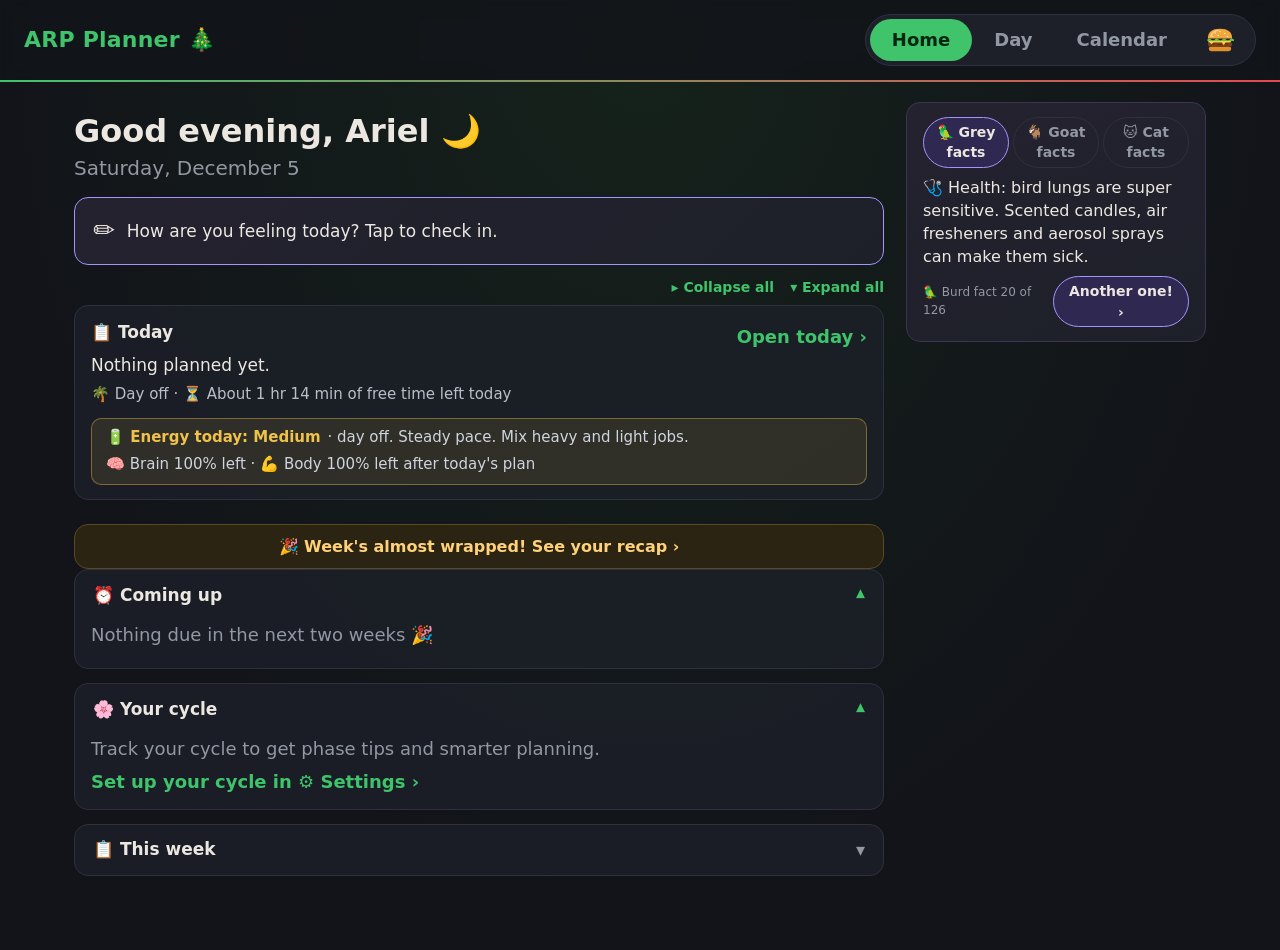
==== commit eb9e9937: "Publish 20261025-162634 Co-Authored-By: Claude Opus 5.5 <noreply@anthropic.com>" ====
--- a/index.html
+++ b/index.html
@@ -19,13 +19,30 @@
       <button id="tab-home" class="tab active" role="tab">Home</button>
       <button id="tab-day" class="tab" role="tab">Day</button>
       <button id="tab-month" class="tab" role="tab">Calendar</button>
-      <button id="tab-todo" class="tab" role="tab">To Do</button>
-      <button id="tab-work" class="tab" role="tab" title="Fit things into your work hours"><span class="tab-long">Work helper</span><span class="tab-short">Work</span></button>
-      <button id="tab-joy" class="tab" role="tab" title="Rejuvenation: hobbies and fun">Joy</button>
-      <button id="tab-logan" class="tab" role="tab" title="What Logan's up to">Logan</button>
-      <button id="tab-recap" class="tab" role="tab">Recap</button>
-      <button id="tab-collection" class="tab" role="tab" title="Your collection: effects, loot, bosses and weekly titles"><span class="tab-long">🎒 Collection</span><span class="tab-short">Collect</span></button>
-      <button id="tab-settings" class="tab tab-icon" role="tab" title="Settings: cycle and fitness setup">⚙️</button>
+      <!-- 🍔 Everything else lives in the burger (it pops apart when it opens) -->
+      <div class="burger-wrap">
+        <button id="tab-burger" class="tab burger-btn" type="button" aria-haspopup="true" aria-expanded="false" aria-controls="burger-menu" title="More: To Do, Work helper, Joy, Logan, Recap, Collection, Settings">
+          <svg class="burger-svg" viewBox="0 0 32 30" aria-hidden="true">
+            <g class="b-layer b-bottom"><rect x="4" y="22" width="24" height="5" rx="2.5" fill="#e0902c"/></g>
+            <g class="b-layer b-patty"><rect x="3" y="17.5" width="26" height="4.6" rx="2.3" fill="#7a3e1d"/><path d="M7 19 h3 M14 20 h3 M21 19 h3" stroke="#5a2a10" stroke-width="1" stroke-linecap="round"/></g>
+            <g class="b-layer b-cheese"><path d="M3.5 15.5 H28.5 L27 17.6 L22 17.6 L20 20.5 L18 17.6 H9 L7 19.6 L5 17.6 H3.5Z" fill="#ffcf3a"/></g>
+            <g class="b-layer b-lettuce"><path d="M2.5 14.5 q2 -2.4 4 0 t4 0 t4 0 t4 0 t4 0 t4 0 t4.5 0 v1.6 H2.5Z" fill="#62c54a"/></g>
+            <g class="b-layer b-top"><path d="M3 13.5 Q3 3 16 3 Q29 3 29 13.5Z" fill="#f2a63c"/><path d="M6 11 Q8 5.5 14 4.6" stroke="#ffd08a" stroke-width="1.4" fill="none" stroke-linecap="round"/>
+              <ellipse cx="11" cy="7.5" rx="1" ry=".6" fill="#fff4d8"/><ellipse cx="16" cy="6" rx="1" ry=".6" fill="#fff4d8"/><ellipse cx="21" cy="8" rx="1" ry=".6" fill="#fff4d8"/>
+              <ellipse cx="14" cy="10" rx="1" ry=".6" fill="#fff4d8"/><ellipse cx="24" cy="11" rx="1" ry=".6" fill="#fff4d8"/><ellipse cx="8" cy="11" rx="1" ry=".6" fill="#fff4d8"/></g>
+          </svg>
+          <span class="burger-badge" aria-hidden="true">💗</span>
+        </button>
+        <div id="burger-menu" class="burger-menu" role="menu" hidden>
+          <button id="tab-todo" class="tab" role="menuitem">To Do</button>
+          <button id="tab-work" class="tab" role="menuitem" title="Fit things into your work hours">Work helper</button>
+          <button id="tab-joy" class="tab" role="menuitem" title="Rejuvenation: hobbies and fun">Joy</button>
+          <button id="tab-logan" class="tab" role="menuitem" title="What Logan's up to">Logan</button>
+          <button id="tab-recap" class="tab" role="menuitem">Recap</button>
+          <button id="tab-collection" class="tab" role="menuitem" title="Your collection: effects, loot, bosses and weekly titles">Collection</button>
+          <button id="tab-settings" class="tab" role="menuitem" title="Settings: cycle and fitness setup">Settings</button>
+        </div>
+      </div>
     </nav>
   </header>
 
--- a/style.css
+++ b/style.css
@@ -1170,7 +1170,7 @@
   #day-view .nav-row { gap: 6px; }
   .topbar .tabs {
     position: fixed; left: 0; right: 0; bottom: 0; z-index: 20;
-    display: grid; grid-template-columns: repeat(10, minmax(0, 1fr));
+    display: grid; grid-template-columns: repeat(4, minmax(0, 1fr));
     border-radius: 0; border: 0; border-top: 1px solid var(--line); padding: 4px 4px calc(4px + env(safe-area-inset-bottom));
     background: color-mix(in srgb, var(--card) 94%, transparent); backdrop-filter: blur(8px);
   }
@@ -1186,9 +1186,6 @@
   #tab-joy::before { content: "🌈"; }
   #tab-logan::before { content: "💙"; }
   #tab-recap::before { content: "📊"; }
-  #tab-collection::before { content: "🎒"; }
-  .topbar .tabs .tab-icon { font-size: 20px; justify-content: center; }
-  .topbar .tabs .tab-icon::after { content: "Settings"; font-size: 10px; }
   main { padding-bottom: calc(84px + env(safe-area-inset-bottom)); }
   #toast, .toast, .error-bar { bottom: calc(74px + env(safe-area-inset-bottom)); }
 }
@@ -2397,9 +2394,8 @@
   border-radius: 10px; padding: 8px 10px; font: inherit; font-size: 15px; height: 40px; }
 .wh-add-row { display: grid; grid-template-columns: repeat(3, 1fr); gap: 8px; margin: 4px 0 12px; }
 @media screen and (max-width: 600px) {
-  .topbar .tabs { grid-template-columns: repeat(10, minmax(0, 1fr)) !important; }
+  .topbar .tabs { grid-template-columns: repeat(4, minmax(0, 1fr)) !important; }
   .topbar .tabs .tab { font-size: 10.5px; }
-  .topbar .tabs .tab-icon::after { font-size: 10.5px; }
   #tab-work::before { content: "💼"; }
   .tab .tab-long { display: none; }
   .tab .tab-short { display: inline; }
@@ -2559,3 +2555,49 @@
 .skin-btn.locked { opacity: .5; }
 @media (max-width: 600px) { .col-stats { grid-template-columns: repeat(2, 1fr); } }
 @media (prefers-reduced-motion: reduce) { .vial-key .key, .loot-pop, .boss-dmg, .focus-card.boss-hit { animation: none !important; transition: none !important; } }
+
+/* ================= 🍔 The burger menu ================= */
+.burger-wrap { position: relative; display: flex; }
+.burger-btn { position: relative; display: flex; align-items: center; justify-content: center; padding: 4px 16px; }
+.burger-svg { width: 30px; height: 28px; overflow: visible; display: block; }
+.b-layer { transform-box: fill-box; transform-origin: 50% 50%; transition: transform .45s cubic-bezier(.3, 1.6, .5, 1); }
+.burger-btn:hover .b-top { transform: translateY(-1.5px) rotate(-4deg); }
+.burger-btn.open .b-top { transform: translateY(-9px) rotate(-16deg); transform-origin: 15% 100%; }
+.burger-btn.open .b-lettuce { transform: translateY(-5.5px) rotate(3deg); transition-delay: .04s; }
+.burger-btn.open .b-cheese { transform: translateY(-2.5px) rotate(-3deg); transition-delay: .08s; }
+.burger-btn.open .b-patty { transform: translateY(.5px); transition-delay: .1s; }
+.burger-btn.open .b-bottom { transform: translateY(3.5px); transition-delay: .12s; }
+.burger-btn.active { background: color-mix(in srgb, var(--accent) 30%, transparent); }
+.burger-badge { display: none; position: absolute; top: 0; right: 6px; font-size: 11px; animation: tab-beat 1.6s ease-in-out infinite; }
+.burger-wrap:has(#tab-logan[data-status="free"]) .burger-badge { display: block; }
+.burger-menu { position: absolute; top: calc(100% + 10px); right: 0; z-index: 40; min-width: 210px; display: flex; flex-direction: column; gap: 2px;
+  padding: 6px; border-radius: 18px; background: var(--card); border: 1px solid var(--line); box-shadow: 0 14px 40px rgba(0,0,0,.45);
+  transform-origin: 90% 0; animation: burger-drop .32s cubic-bezier(.3, 1.4, .5, 1); }
+.burger-menu[hidden] { display: none; }
+@keyframes burger-drop { from { opacity: 0; transform: translateY(-8px) scale(.92); } to { opacity: 1; transform: none; } }
+.burger-menu .tab { display: flex; align-items: center; gap: 10px; text-align: left; padding: 10px 14px; border-radius: 12px; font-size: 15px;
+  opacity: 0; animation: burger-item .3s ease-out forwards; }
+.burger-menu .tab:nth-child(1) { animation-delay: .03s; } .burger-menu .tab:nth-child(2) { animation-delay: .06s; }
+.burger-menu .tab:nth-child(3) { animation-delay: .09s; } .burger-menu .tab:nth-child(4) { animation-delay: .12s; }
+.burger-menu .tab:nth-child(5) { animation-delay: .15s; } .burger-menu .tab:nth-child(6) { animation-delay: .18s; }
+.burger-menu .tab:nth-child(7) { animation-delay: .21s; }
+@keyframes burger-item { from { opacity: 0; transform: translateY(-6px); } to { opacity: 1; transform: none; } }
+.burger-menu .tab { color: var(--ink); }
+.burger-menu .tab:hover { background: color-mix(in srgb, var(--accent) 12%, transparent); }
+.burger-menu .tab.active { background: var(--accent); color: var(--accent-ink); }
+.burger-menu .tab::before { font-size: 18px; width: 22px; text-align: center; }
+#burger-menu #tab-todo::before { content: "✔️"; } #burger-menu #tab-work::before { content: "💼"; }
+#burger-menu #tab-joy::before { content: "🌈"; } #burger-menu #tab-logan::before { content: "💙"; }
+#burger-menu #tab-recap::before { content: "📊"; } #burger-menu #tab-collection::before { content: "🎒"; }
+#burger-menu #tab-settings::before { content: "⚙️"; }
+@media screen and (max-width: 600px) {
+  .burger-wrap { display: block; }
+  .topbar .tabs .burger-btn { width: 100%; height: 100%; padding: 4px 0; }
+  .topbar .tabs .burger-btn::after { content: "More"; font-size: 10.5px; }
+  .burger-svg { width: 26px; height: 24px; }
+  .burger-menu { top: auto; bottom: calc(100% + 10px); right: 4px; transform-origin: 90% 100%; min-width: 220px; }
+  @keyframes burger-drop { from { opacity: 0; transform: translateY(8px) scale(.92); } to { opacity: 1; transform: none; } }
+  .topbar .tabs .burger-menu .tab { flex-direction: row; gap: 12px; font-size: 16px; padding: 12px 14px; letter-spacing: 0; white-space: nowrap; overflow: visible; }
+  .topbar .tabs .burger-menu .tab::before { font-size: 20px; }
+}
+@media (prefers-reduced-motion: reduce) { .b-layer, .burger-menu, .burger-menu .tab { transition: none !important; animation: none !important; opacity: 1; } }
